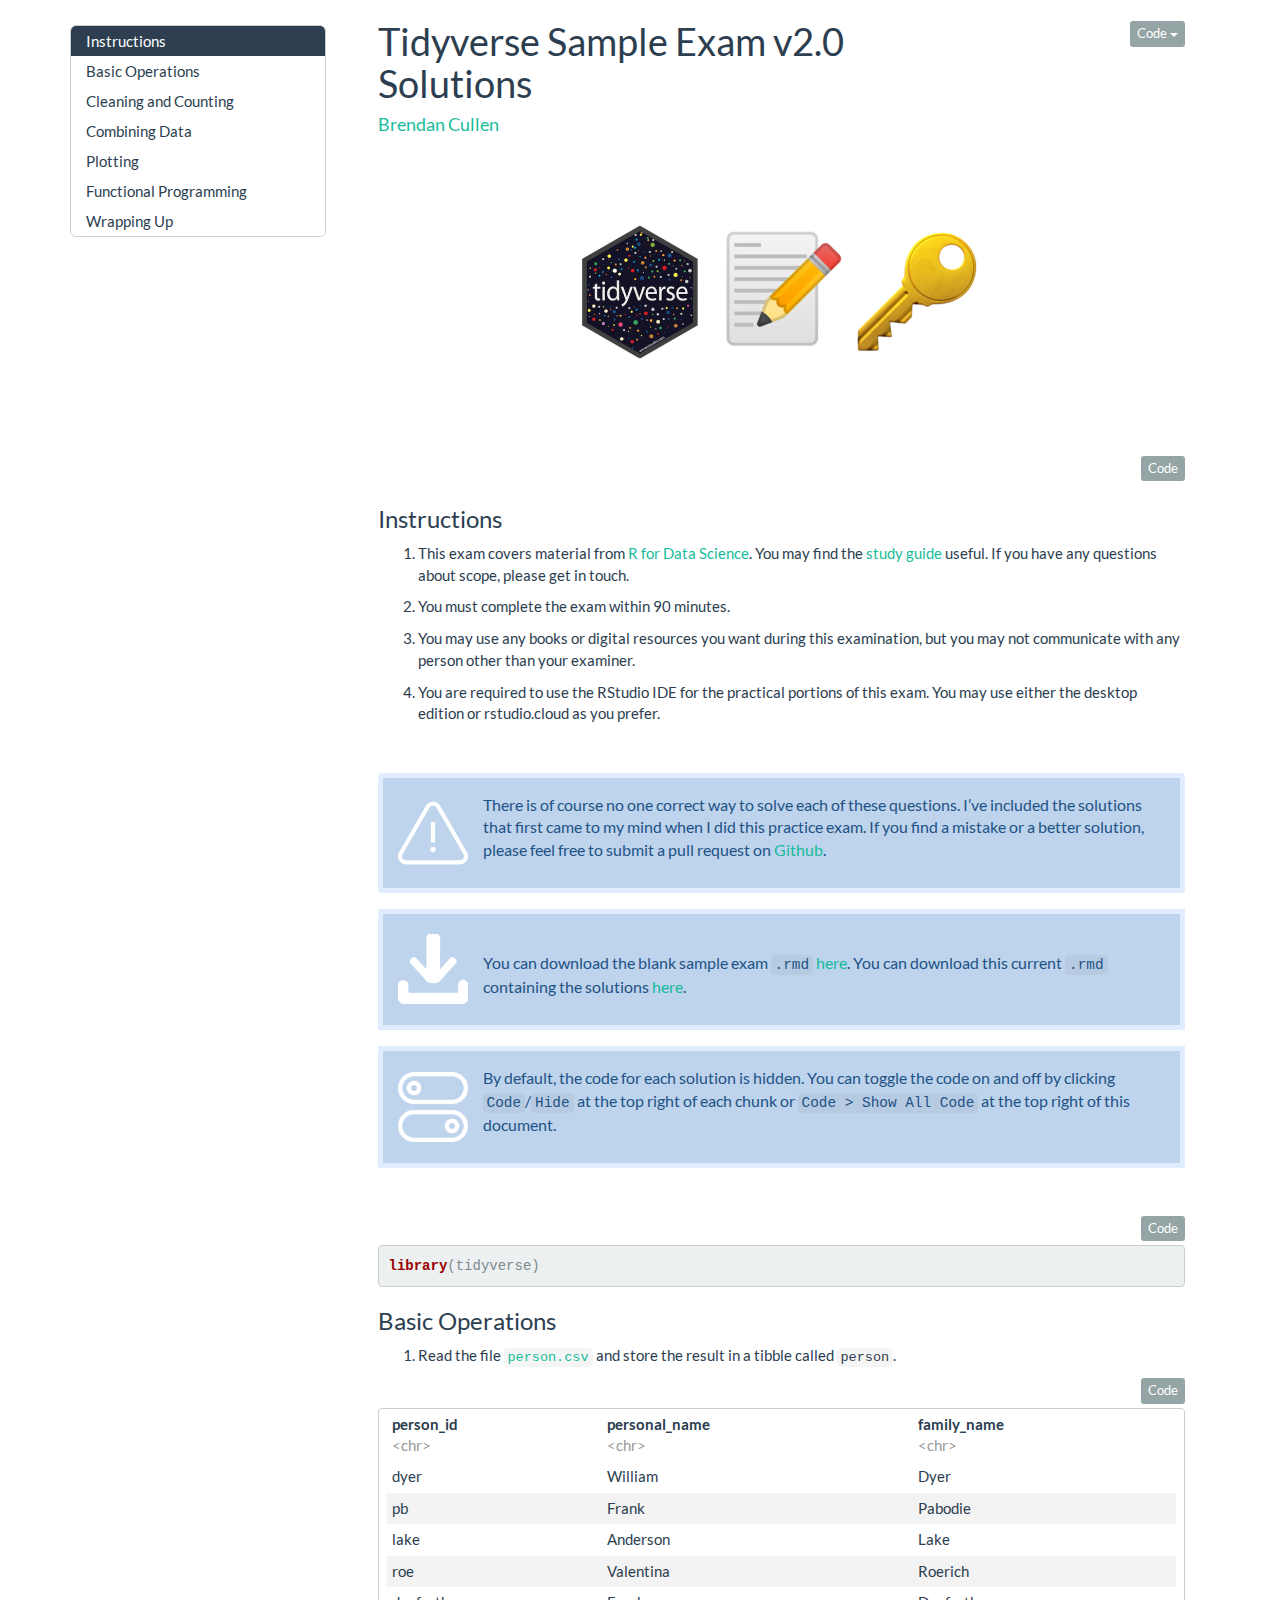
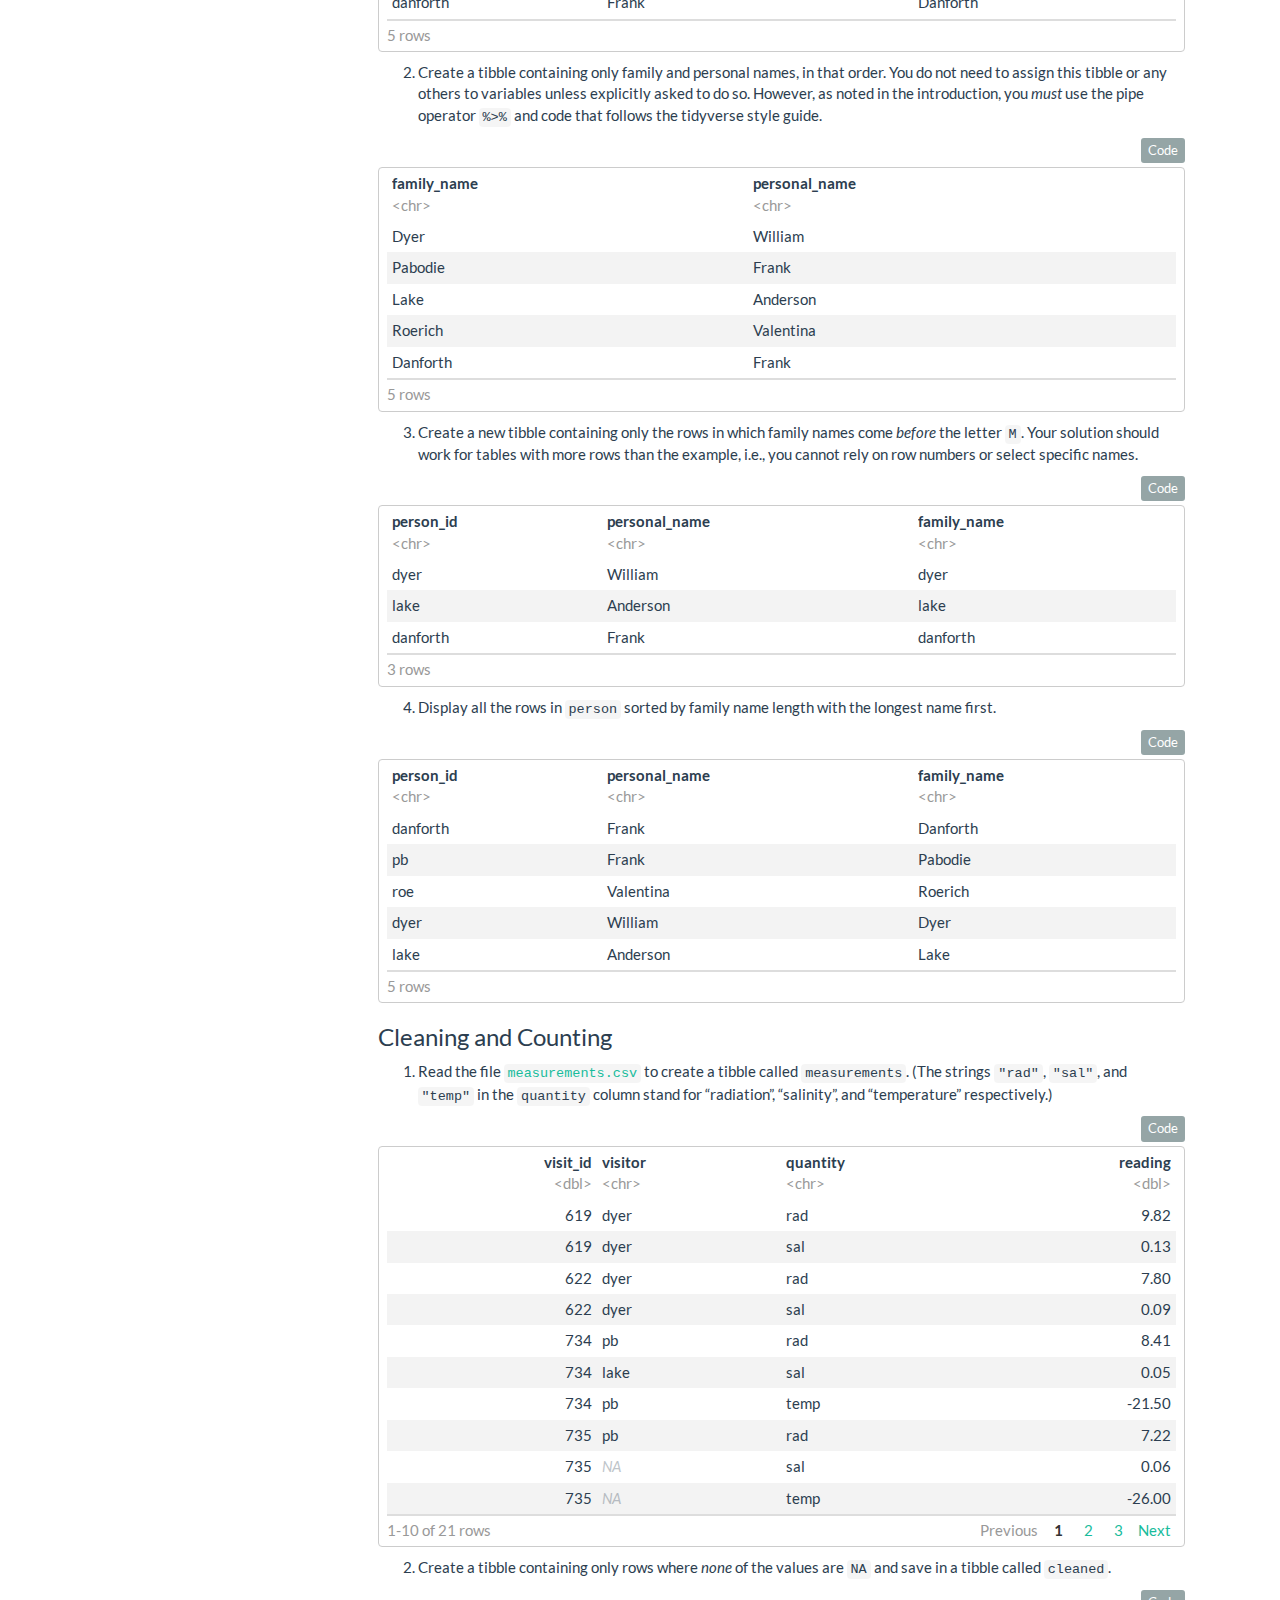
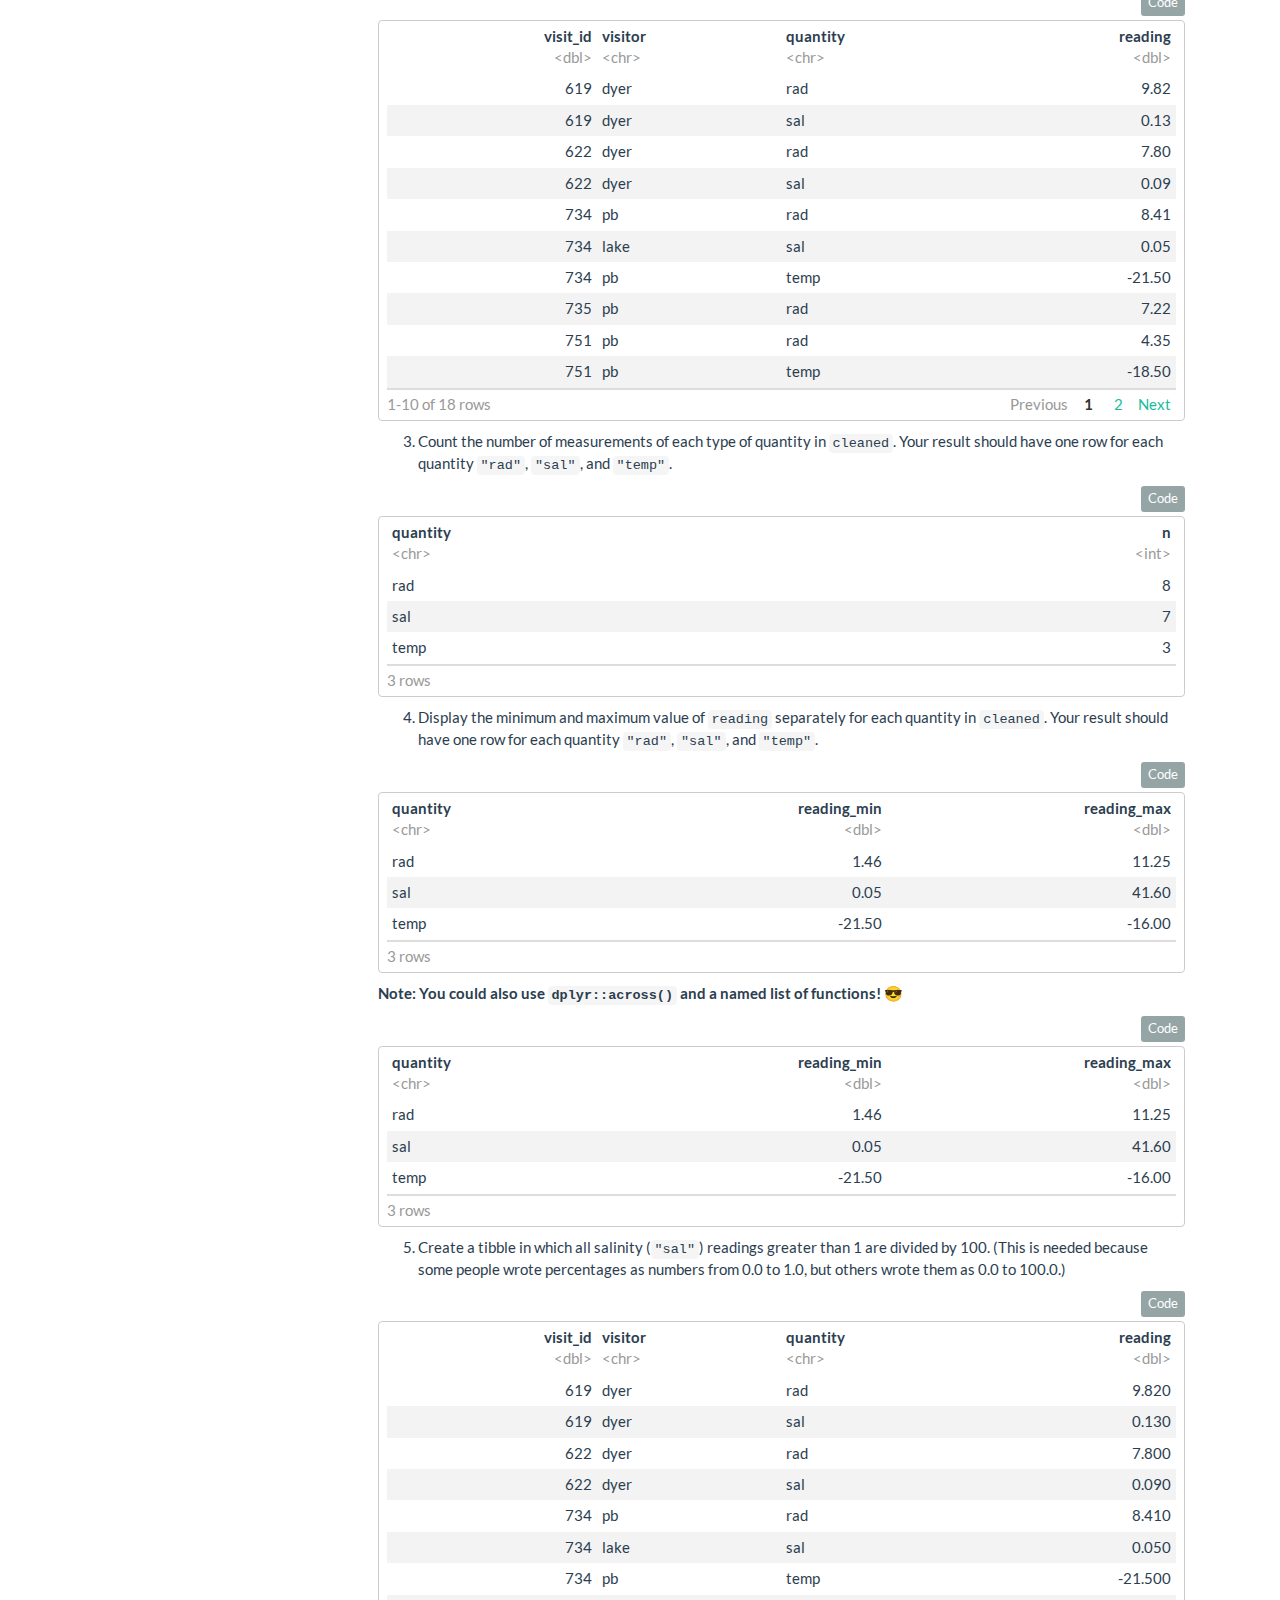
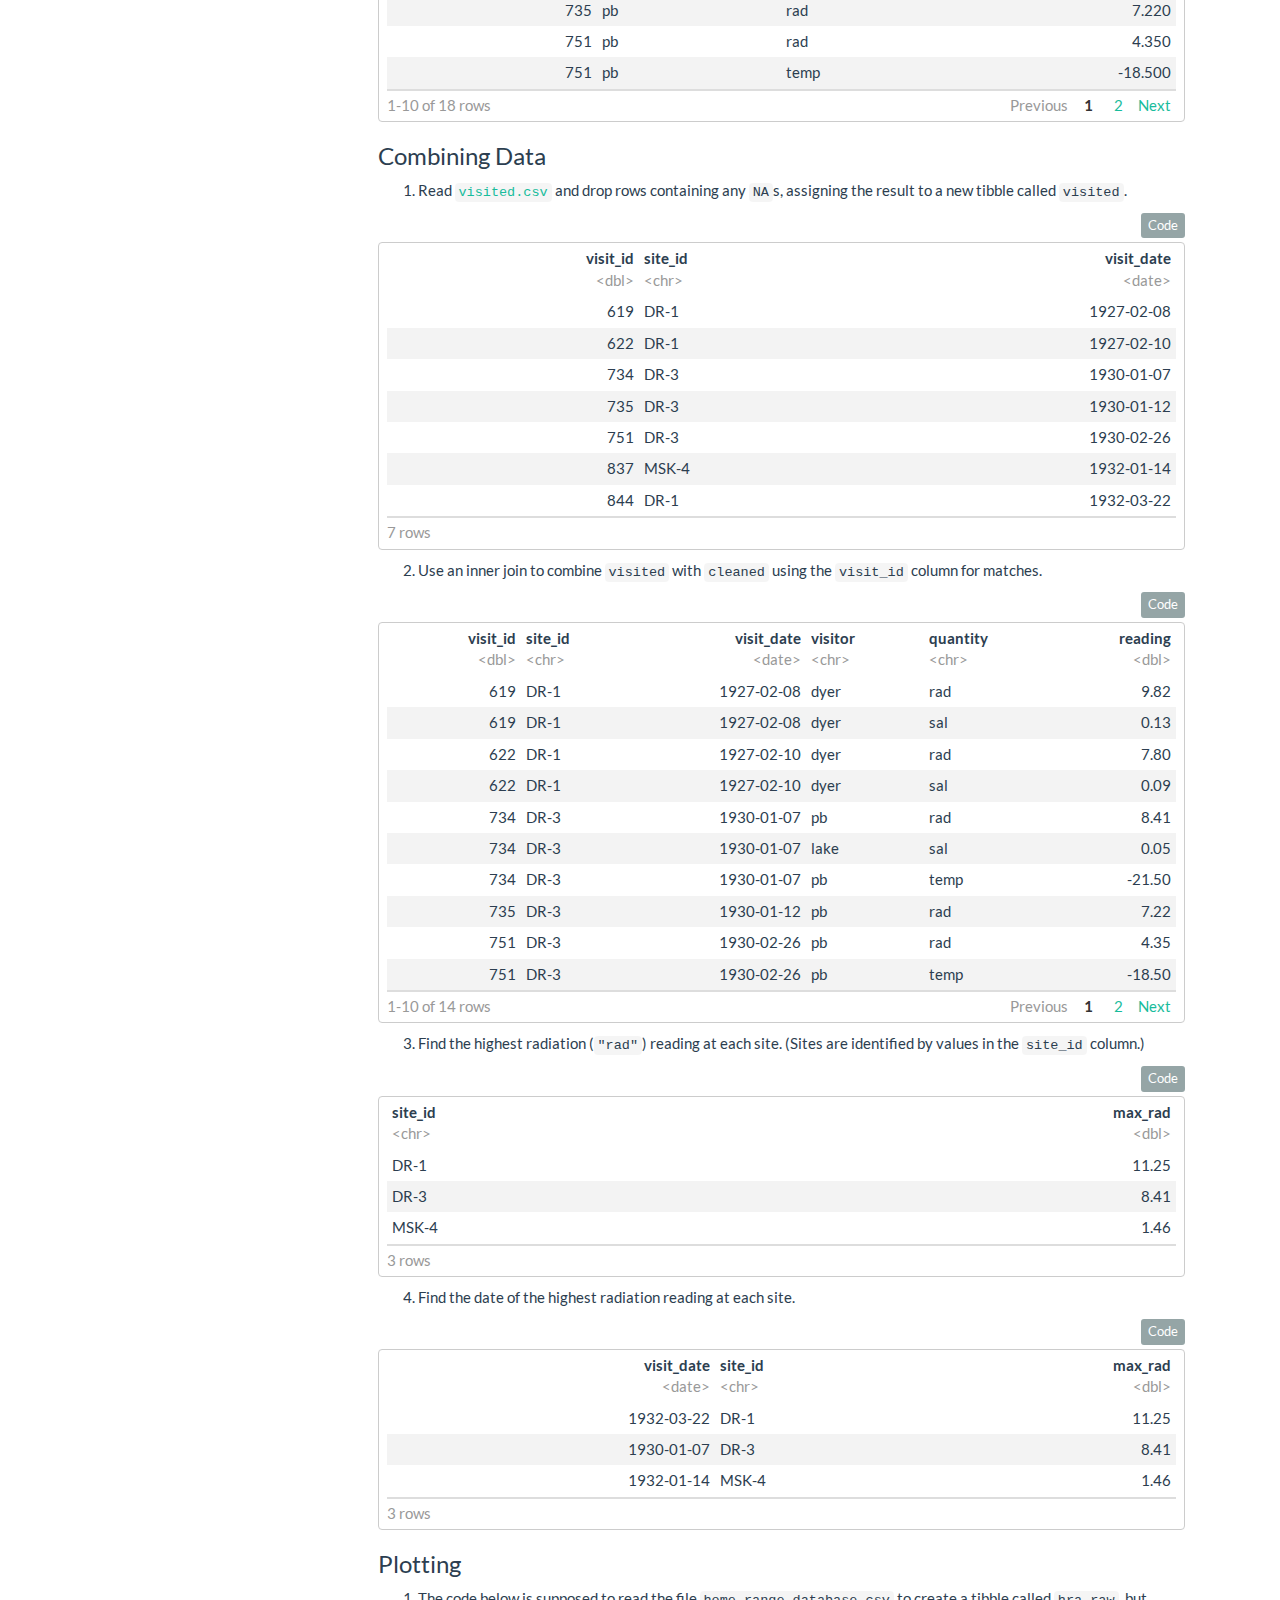
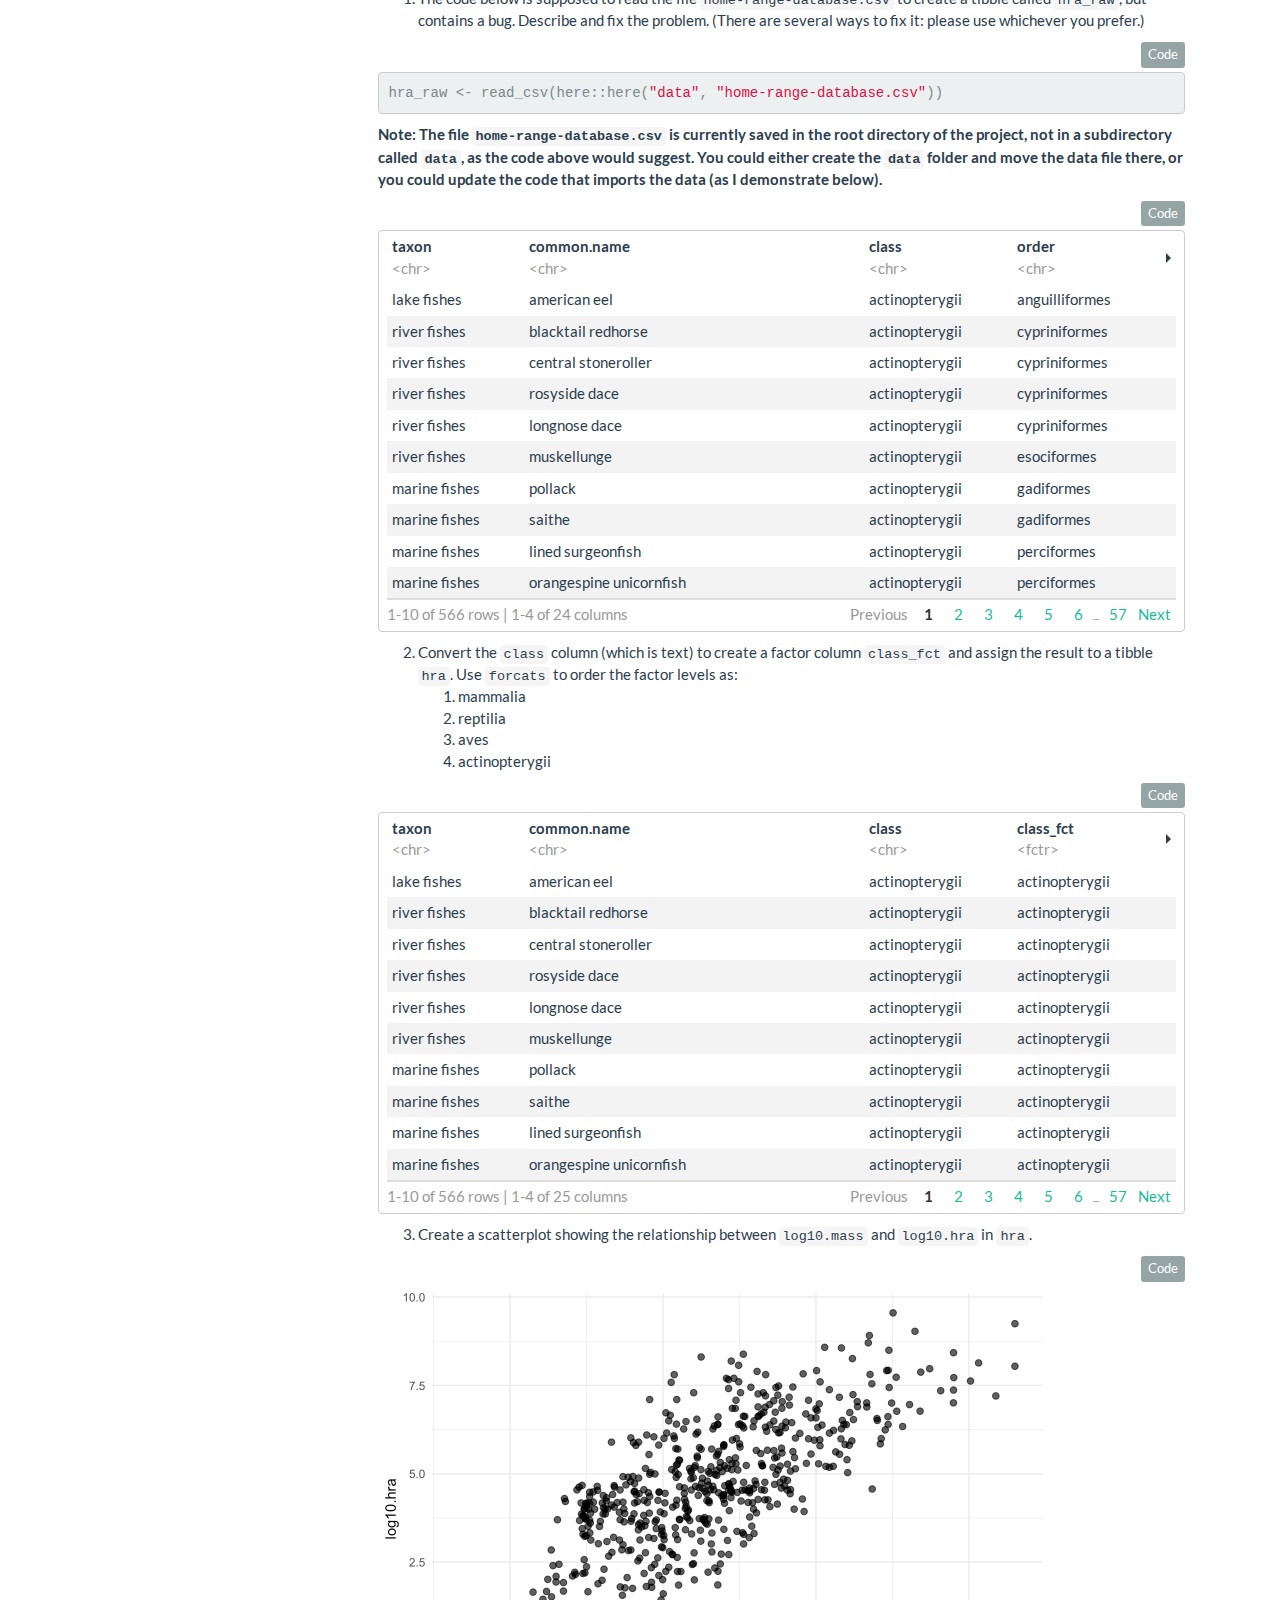
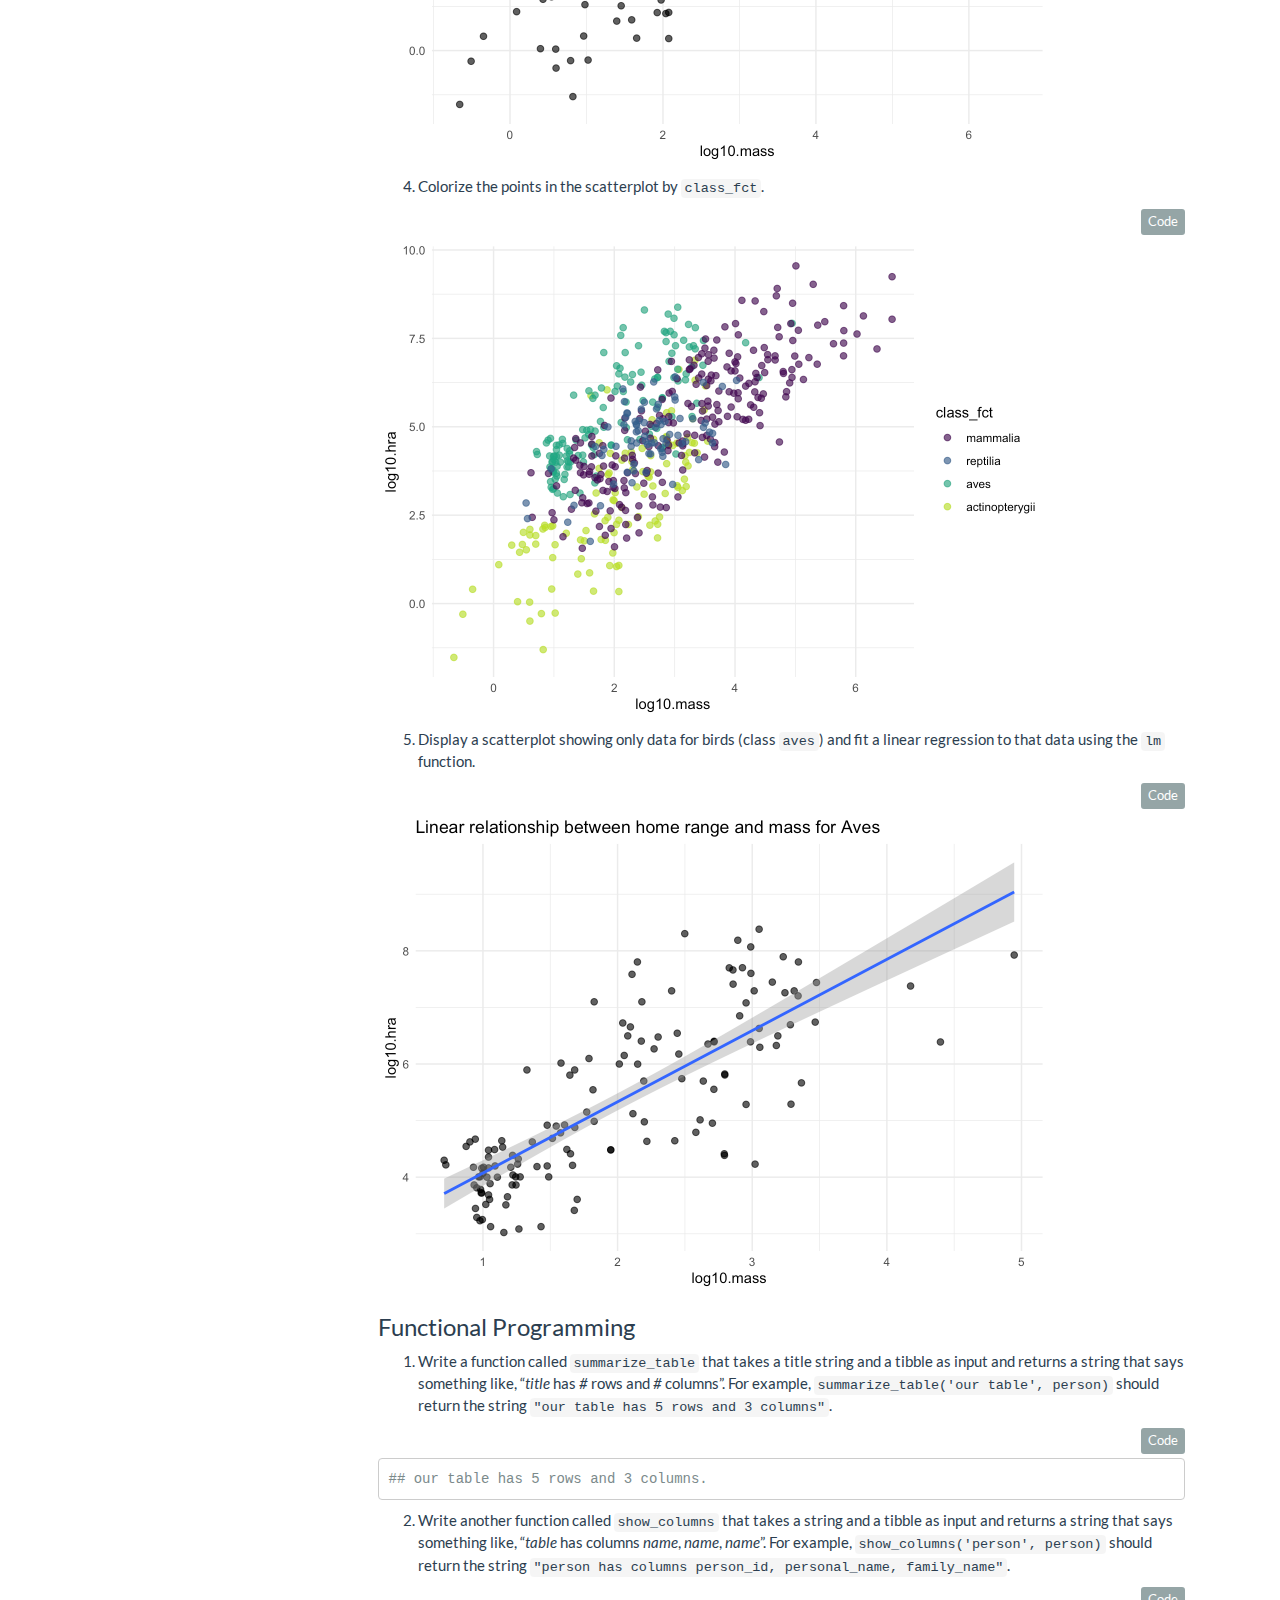
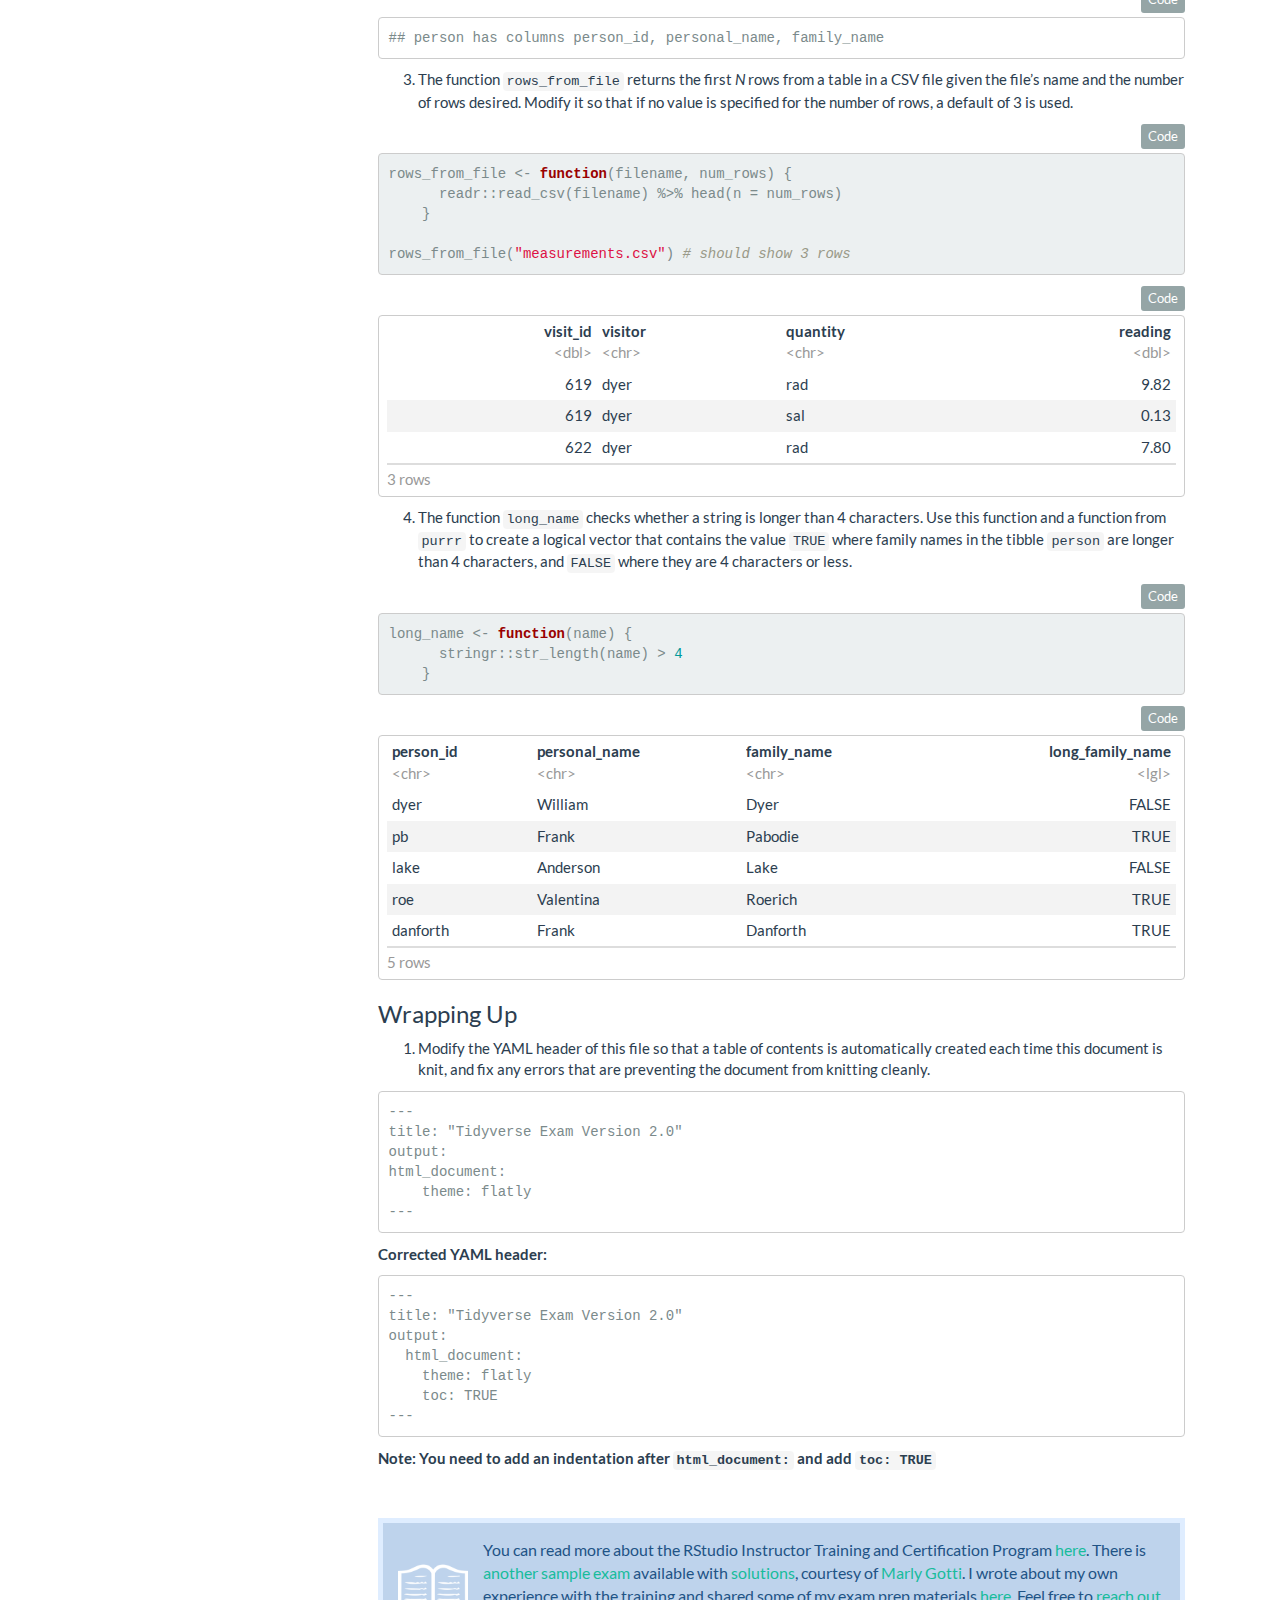
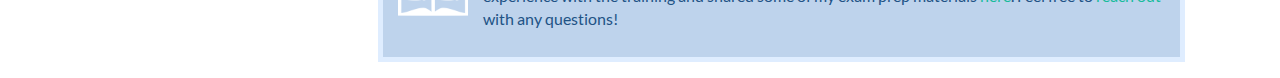
==== index.html @ 818af54f "put meta configuratio in separate chunk" ====
<!DOCTYPE html>

<html>

<head>

<meta charset="utf-8" />
<meta name="generator" content="pandoc" />
<meta http-equiv="X-UA-Compatible" content="IE=EDGE" />


<meta name="author" content="Brendan Cullen" />


<title>Tidyverse Sample Exam v2.0  Solutions</title>

<script>/*! jQuery v1.11.3 | (c) 2005, 2015 jQuery Foundation, Inc. | jquery.org/license */
!function(a,b){"object"==typeof module&&"object"==typeof module.exports?module.exports=a.document?b(a,!0):function(a){if(!a.document)throw new Error("jQuery requires a window with a document");return b(a)}:b(a)}("undefined"!=typeof window?window:this,function(a,b){var c=[],d=c.slice,e=c.concat,f=c.push,g=c.indexOf,h={},i=h.toString,j=h.hasOwnProperty,k={},l="1.11.3",m=function(a,b){return new m.fn.init(a,b)},n=/^[\s\uFEFF\xA0]+|[\s\uFEFF\xA0]+$/g,o=/^-ms-/,p=/-([\da-z])/gi,q=function(a,b){return b.toUpperCase()};m.fn=m.prototype={jquery:l,constructor:m,selector:"",length:0,toArray:function(){return d.call(this)},get:function(a){return null!=a?0>a?this[a+this.length]:this[a]:d.call(this)},pushStack:function(a){var b=m.merge(this.constructor(),a);return b.prevObject=this,b.context=this.context,b},each:function(a,b){return m.each(this,a,b)},map:function(a){return this.pushStack(m.map(this,function(b,c){return a.call(b,c,b)}))},slice:function(){return this.pushStack(d.apply(this,arguments))},first:function(){return this.eq(0)},last:function(){return this.eq(-1)},eq:function(a){var b=this.length,c=+a+(0>a?b:0);return this.pushStack(c>=0&&b>c?[this[c]]:[])},end:function(){return this.prevObject||this.constructor(null)},push:f,sort:c.sort,splice:c.splice},m.extend=m.fn.extend=function(){var a,b,c,d,e,f,g=arguments[0]||{},h=1,i=arguments.length,j=!1;for("boolean"==typeof g&&(j=g,g=arguments[h]||{},h++),"object"==typeof g||m.isFunction(g)||(g={}),h===i&&(g=this,h--);i>h;h++)if(null!=(e=arguments[h]))for(d in e)a=g[d],c=e[d],g!==c&&(j&&c&&(m.isPlainObject(c)||(b=m.isArray(c)))?(b?(b=!1,f=a&&m.isArray(a)?a:[]):f=a&&m.isPlainObject(a)?a:{},g[d]=m.extend(j,f,c)):void 0!==c&&(g[d]=c));return g},m.extend({expando:"jQuery"+(l+Math.random()).replace(/\D/g,""),isReady:!0,error:function(a){throw new Error(a)},noop:function(){},isFunction:function(a){return"function"===m.type(a)},isArray:Array.isArray||function(a){return"array"===m.type(a)},isWindow:function(a){return null!=a&&a==a.window},isNumeric:function(a){return!m.isArray(a)&&a-parseFloat(a)+1>=0},isEmptyObject:function(a){var b;for(b in a)return!1;return!0},isPlainObject:function(a){var b;if(!a||"object"!==m.type(a)||a.nodeType||m.isWindow(a))return!1;try{if(a.constructor&&!j.call(a,"constructor")&&!j.call(a.constructor.prototype,"isPrototypeOf"))return!1}catch(c){return!1}if(k.ownLast)for(b in a)return j.call(a,b);for(b in a);return void 0===b||j.call(a,b)},type:function(a){return null==a?a+"":"object"==typeof a||"function"==typeof a?h[i.call(a)]||"object":typeof a},globalEval:function(b){b&&m.trim(b)&&(a.execScript||function(b){a.eval.call(a,b)})(b)},camelCase:function(a){return a.replace(o,"ms-").replace(p,q)},nodeName:function(a,b){return a.nodeName&&a.nodeName.toLowerCase()===b.toLowerCase()},each:function(a,b,c){var d,e=0,f=a.length,g=r(a);if(c){if(g){for(;f>e;e++)if(d=b.apply(a[e],c),d===!1)break}else for(e in a)if(d=b.apply(a[e],c),d===!1)break}else if(g){for(;f>e;e++)if(d=b.call(a[e],e,a[e]),d===!1)break}else for(e in a)if(d=b.call(a[e],e,a[e]),d===!1)break;return a},trim:function(a){return null==a?"":(a+"").replace(n,"")},makeArray:function(a,b){var c=b||[];return null!=a&&(r(Object(a))?m.merge(c,"string"==typeof a?[a]:a):f.call(c,a)),c},inArray:function(a,b,c){var d;if(b){if(g)return g.call(b,a,c);for(d=b.length,c=c?0>c?Math.max(0,d+c):c:0;d>c;c++)if(c in b&&b[c]===a)return c}return-1},merge:function(a,b){var c=+b.length,d=0,e=a.length;while(c>d)a[e++]=b[d++];if(c!==c)while(void 0!==b[d])a[e++]=b[d++];return a.length=e,a},grep:function(a,b,c){for(var d,e=[],f=0,g=a.length,h=!c;g>f;f++)d=!b(a[f],f),d!==h&&e.push(a[f]);return e},map:function(a,b,c){var d,f=0,g=a.length,h=r(a),i=[];if(h)for(;g>f;f++)d=b(a[f],f,c),null!=d&&i.push(d);else for(f in a)d=b(a[f],f,c),null!=d&&i.push(d);return e.apply([],i)},guid:1,proxy:function(a,b){var c,e,f;return"string"==typeof b&&(f=a[b],b=a,a=f),m.isFunction(a)?(c=d.call(arguments,2),e=function(){return a.apply(b||this,c.concat(d.call(arguments)))},e.guid=a.guid=a.guid||m.guid++,e):void 0},now:function(){return+new Date},support:k}),m.each("Boolean Number String Function Array Date RegExp Object Error".split(" "),function(a,b){h["[object "+b+"]"]=b.toLowerCase()});function r(a){var b="length"in a&&a.length,c=m.type(a);return"function"===c||m.isWindow(a)?!1:1===a.nodeType&&b?!0:"array"===c||0===b||"number"==typeof b&&b>0&&b-1 in a}var s=function(a){var b,c,d,e,f,g,h,i,j,k,l,m,n,o,p,q,r,s,t,u="sizzle"+1*new Date,v=a.document,w=0,x=0,y=ha(),z=ha(),A=ha(),B=function(a,b){return a===b&&(l=!0),0},C=1<<31,D={}.hasOwnProperty,E=[],F=E.pop,G=E.push,H=E.push,I=E.slice,J=function(a,b){for(var c=0,d=a.length;d>c;c++)if(a[c]===b)return c;return-1},K="checked|selected|async|autofocus|autoplay|controls|defer|disabled|hidden|ismap|loop|multiple|open|readonly|required|scoped",L="[\\x20\\t\\r\\n\\f]",M="(?:\\\\.|[\\w-]|[^\\x00-\\xa0])+",N=M.replace("w","w#"),O="\\["+L+"*("+M+")(?:"+L+"*([*^$|!~]?=)"+L+"*(?:'((?:\\\\.|[^\\\\'])*)'|\"((?:\\\\.|[^\\\\\"])*)\"|("+N+"))|)"+L+"*\\]",P=":("+M+")(?:\\((('((?:\\\\.|[^\\\\'])*)'|\"((?:\\\\.|[^\\\\\"])*)\")|((?:\\\\.|[^\\\\()[\\]]|"+O+")*)|.*)\\)|)",Q=new RegExp(L+"+","g"),R=new RegExp("^"+L+"+|((?:^|[^\\\\])(?:\\\\.)*)"+L+"+$","g"),S=new RegExp("^"+L+"*,"+L+"*"),T=new RegExp("^"+L+"*([>+~]|"+L+")"+L+"*"),U=new RegExp("="+L+"*([^\\]'\"]*?)"+L+"*\\]","g"),V=new RegExp(P),W=new RegExp("^"+N+"$"),X={ID:new RegExp("^#("+M+")"),CLASS:new RegExp("^\\.("+M+")"),TAG:new RegExp("^("+M.replace("w","w*")+")"),ATTR:new RegExp("^"+O),PSEUDO:new RegExp("^"+P),CHILD:new RegExp("^:(only|first|last|nth|nth-last)-(child|of-type)(?:\\("+L+"*(even|odd|(([+-]|)(\\d*)n|)"+L+"*(?:([+-]|)"+L+"*(\\d+)|))"+L+"*\\)|)","i"),bool:new RegExp("^(?:"+K+")$","i"),needsContext:new RegExp("^"+L+"*[>+~]|:(even|odd|eq|gt|lt|nth|first|last)(?:\\("+L+"*((?:-\\d)?\\d*)"+L+"*\\)|)(?=[^-]|$)","i")},Y=/^(?:input|select|textarea|button)$/i,Z=/^h\d$/i,$=/^[^{]+\{\s*\[native \w/,_=/^(?:#([\w-]+)|(\w+)|\.([\w-]+))$/,aa=/[+~]/,ba=/'|\\/g,ca=new RegExp("\\\\([\\da-f]{1,6}"+L+"?|("+L+")|.)","ig"),da=function(a,b,c){var d="0x"+b-65536;return d!==d||c?b:0>d?String.fromCharCode(d+65536):String.fromCharCode(d>>10|55296,1023&d|56320)},ea=function(){m()};try{H.apply(E=I.call(v.childNodes),v.childNodes),E[v.childNodes.length].nodeType}catch(fa){H={apply:E.length?function(a,b){G.apply(a,I.call(b))}:function(a,b){var c=a.length,d=0;while(a[c++]=b[d++]);a.length=c-1}}}function ga(a,b,d,e){var f,h,j,k,l,o,r,s,w,x;if((b?b.ownerDocument||b:v)!==n&&m(b),b=b||n,d=d||[],k=b.nodeType,"string"!=typeof a||!a||1!==k&&9!==k&&11!==k)return d;if(!e&&p){if(11!==k&&(f=_.exec(a)))if(j=f[1]){if(9===k){if(h=b.getElementById(j),!h||!h.parentNode)return d;if(h.id===j)return d.push(h),d}else if(b.ownerDocument&&(h=b.ownerDocument.getElementById(j))&&t(b,h)&&h.id===j)return d.push(h),d}else{if(f[2])return H.apply(d,b.getElementsByTagName(a)),d;if((j=f[3])&&c.getElementsByClassName)return H.apply(d,b.getElementsByClassName(j)),d}if(c.qsa&&(!q||!q.test(a))){if(s=r=u,w=b,x=1!==k&&a,1===k&&"object"!==b.nodeName.toLowerCase()){o=g(a),(r=b.getAttribute("id"))?s=r.replace(ba,"\\$&"):b.setAttribute("id",s),s="[id='"+s+"'] ",l=o.length;while(l--)o[l]=s+ra(o[l]);w=aa.test(a)&&pa(b.parentNode)||b,x=o.join(",")}if(x)try{return H.apply(d,w.querySelectorAll(x)),d}catch(y){}finally{r||b.removeAttribute("id")}}}return i(a.replace(R,"$1"),b,d,e)}function ha(){var a=[];function b(c,e){return a.push(c+" ")>d.cacheLength&&delete b[a.shift()],b[c+" "]=e}return b}function ia(a){return a[u]=!0,a}function ja(a){var b=n.createElement("div");try{return!!a(b)}catch(c){return!1}finally{b.parentNode&&b.parentNode.removeChild(b),b=null}}function ka(a,b){var c=a.split("|"),e=a.length;while(e--)d.attrHandle[c[e]]=b}function la(a,b){var c=b&&a,d=c&&1===a.nodeType&&1===b.nodeType&&(~b.sourceIndex||C)-(~a.sourceIndex||C);if(d)return d;if(c)while(c=c.nextSibling)if(c===b)return-1;return a?1:-1}function ma(a){return function(b){var c=b.nodeName.toLowerCase();return"input"===c&&b.type===a}}function na(a){return function(b){var c=b.nodeName.toLowerCase();return("input"===c||"button"===c)&&b.type===a}}function oa(a){return ia(function(b){return b=+b,ia(function(c,d){var e,f=a([],c.length,b),g=f.length;while(g--)c[e=f[g]]&&(c[e]=!(d[e]=c[e]))})})}function pa(a){return a&&"undefined"!=typeof a.getElementsByTagName&&a}c=ga.support={},f=ga.isXML=function(a){var b=a&&(a.ownerDocument||a).documentElement;return b?"HTML"!==b.nodeName:!1},m=ga.setDocument=function(a){var b,e,g=a?a.ownerDocument||a:v;return g!==n&&9===g.nodeType&&g.documentElement?(n=g,o=g.documentElement,e=g.defaultView,e&&e!==e.top&&(e.addEventListener?e.addEventListener("unload",ea,!1):e.attachEvent&&e.attachEvent("onunload",ea)),p=!f(g),c.attributes=ja(function(a){return a.className="i",!a.getAttribute("className")}),c.getElementsByTagName=ja(function(a){return a.appendChild(g.createComment("")),!a.getElementsByTagName("*").length}),c.getElementsByClassName=$.test(g.getElementsByClassName),c.getById=ja(function(a){return o.appendChild(a).id=u,!g.getElementsByName||!g.getElementsByName(u).length}),c.getById?(d.find.ID=function(a,b){if("undefined"!=typeof b.getElementById&&p){var c=b.getElementById(a);return c&&c.parentNode?[c]:[]}},d.filter.ID=function(a){var b=a.replace(ca,da);return function(a){return a.getAttribute("id")===b}}):(delete d.find.ID,d.filter.ID=function(a){var b=a.replace(ca,da);return function(a){var c="undefined"!=typeof a.getAttributeNode&&a.getAttributeNode("id");return c&&c.value===b}}),d.find.TAG=c.getElementsByTagName?function(a,b){return"undefined"!=typeof b.getElementsByTagName?b.getElementsByTagName(a):c.qsa?b.querySelectorAll(a):void 0}:function(a,b){var c,d=[],e=0,f=b.getElementsByTagName(a);if("*"===a){while(c=f[e++])1===c.nodeType&&d.push(c);return d}return f},d.find.CLASS=c.getElementsByClassName&&function(a,b){return p?b.getElementsByClassName(a):void 0},r=[],q=[],(c.qsa=$.test(g.querySelectorAll))&&(ja(function(a){o.appendChild(a).innerHTML="<a id='"+u+"'></a><select id='"+u+"-\f]' msallowcapture=''><option selected=''></option></select>",a.querySelectorAll("[msallowcapture^='']").length&&q.push("[*^$]="+L+"*(?:''|\"\")"),a.querySelectorAll("[selected]").length||q.push("\\["+L+"*(?:value|"+K+")"),a.querySelectorAll("[id~="+u+"-]").length||q.push("~="),a.querySelectorAll(":checked").length||q.push(":checked"),a.querySelectorAll("a#"+u+"+*").length||q.push(".#.+[+~]")}),ja(function(a){var b=g.createElement("input");b.setAttribute("type","hidden"),a.appendChild(b).setAttribute("name","D"),a.querySelectorAll("[name=d]").length&&q.push("name"+L+"*[*^$|!~]?="),a.querySelectorAll(":enabled").length||q.push(":enabled",":disabled"),a.querySelectorAll("*,:x"),q.push(",.*:")})),(c.matchesSelector=$.test(s=o.matches||o.webkitMatchesSelector||o.mozMatchesSelector||o.oMatchesSelector||o.msMatchesSelector))&&ja(function(a){c.disconnectedMatch=s.call(a,"div"),s.call(a,"[s!='']:x"),r.push("!=",P)}),q=q.length&&new RegExp(q.join("|")),r=r.length&&new RegExp(r.join("|")),b=$.test(o.compareDocumentPosition),t=b||$.test(o.contains)?function(a,b){var c=9===a.nodeType?a.documentElement:a,d=b&&b.parentNode;return a===d||!(!d||1!==d.nodeType||!(c.contains?c.contains(d):a.compareDocumentPosition&&16&a.compareDocumentPosition(d)))}:function(a,b){if(b)while(b=b.parentNode)if(b===a)return!0;return!1},B=b?function(a,b){if(a===b)return l=!0,0;var d=!a.compareDocumentPosition-!b.compareDocumentPosition;return d?d:(d=(a.ownerDocument||a)===(b.ownerDocument||b)?a.compareDocumentPosition(b):1,1&d||!c.sortDetached&&b.compareDocumentPosition(a)===d?a===g||a.ownerDocument===v&&t(v,a)?-1:b===g||b.ownerDocument===v&&t(v,b)?1:k?J(k,a)-J(k,b):0:4&d?-1:1)}:function(a,b){if(a===b)return l=!0,0;var c,d=0,e=a.parentNode,f=b.parentNode,h=[a],i=[b];if(!e||!f)return a===g?-1:b===g?1:e?-1:f?1:k?J(k,a)-J(k,b):0;if(e===f)return la(a,b);c=a;while(c=c.parentNode)h.unshift(c);c=b;while(c=c.parentNode)i.unshift(c);while(h[d]===i[d])d++;return d?la(h[d],i[d]):h[d]===v?-1:i[d]===v?1:0},g):n},ga.matches=function(a,b){return ga(a,null,null,b)},ga.matchesSelector=function(a,b){if((a.ownerDocument||a)!==n&&m(a),b=b.replace(U,"='$1']"),!(!c.matchesSelector||!p||r&&r.test(b)||q&&q.test(b)))try{var d=s.call(a,b);if(d||c.disconnectedMatch||a.document&&11!==a.document.nodeType)return d}catch(e){}return ga(b,n,null,[a]).length>0},ga.contains=function(a,b){return(a.ownerDocument||a)!==n&&m(a),t(a,b)},ga.attr=function(a,b){(a.ownerDocument||a)!==n&&m(a);var e=d.attrHandle[b.toLowerCase()],f=e&&D.call(d.attrHandle,b.toLowerCase())?e(a,b,!p):void 0;return void 0!==f?f:c.attributes||!p?a.getAttribute(b):(f=a.getAttributeNode(b))&&f.specified?f.value:null},ga.error=function(a){throw new Error("Syntax error, unrecognized expression: "+a)},ga.uniqueSort=function(a){var b,d=[],e=0,f=0;if(l=!c.detectDuplicates,k=!c.sortStable&&a.slice(0),a.sort(B),l){while(b=a[f++])b===a[f]&&(e=d.push(f));while(e--)a.splice(d[e],1)}return k=null,a},e=ga.getText=function(a){var b,c="",d=0,f=a.nodeType;if(f){if(1===f||9===f||11===f){if("string"==typeof a.textContent)return a.textContent;for(a=a.firstChild;a;a=a.nextSibling)c+=e(a)}else if(3===f||4===f)return a.nodeValue}else while(b=a[d++])c+=e(b);return c},d=ga.selectors={cacheLength:50,createPseudo:ia,match:X,attrHandle:{},find:{},relative:{">":{dir:"parentNode",first:!0}," ":{dir:"parentNode"},"+":{dir:"previousSibling",first:!0},"~":{dir:"previousSibling"}},preFilter:{ATTR:function(a){return a[1]=a[1].replace(ca,da),a[3]=(a[3]||a[4]||a[5]||"").replace(ca,da),"~="===a[2]&&(a[3]=" "+a[3]+" "),a.slice(0,4)},CHILD:function(a){return a[1]=a[1].toLowerCase(),"nth"===a[1].slice(0,3)?(a[3]||ga.error(a[0]),a[4]=+(a[4]?a[5]+(a[6]||1):2*("even"===a[3]||"odd"===a[3])),a[5]=+(a[7]+a[8]||"odd"===a[3])):a[3]&&ga.error(a[0]),a},PSEUDO:function(a){var b,c=!a[6]&&a[2];return X.CHILD.test(a[0])?null:(a[3]?a[2]=a[4]||a[5]||"":c&&V.test(c)&&(b=g(c,!0))&&(b=c.indexOf(")",c.length-b)-c.length)&&(a[0]=a[0].slice(0,b),a[2]=c.slice(0,b)),a.slice(0,3))}},filter:{TAG:function(a){var b=a.replace(ca,da).toLowerCase();return"*"===a?function(){return!0}:function(a){return a.nodeName&&a.nodeName.toLowerCase()===b}},CLASS:function(a){var b=y[a+" "];return b||(b=new RegExp("(^|"+L+")"+a+"("+L+"|$)"))&&y(a,function(a){return b.test("string"==typeof a.className&&a.className||"undefined"!=typeof a.getAttribute&&a.getAttribute("class")||"")})},ATTR:function(a,b,c){return function(d){var e=ga.attr(d,a);return null==e?"!="===b:b?(e+="","="===b?e===c:"!="===b?e!==c:"^="===b?c&&0===e.indexOf(c):"*="===b?c&&e.indexOf(c)>-1:"$="===b?c&&e.slice(-c.length)===c:"~="===b?(" "+e.replace(Q," ")+" ").indexOf(c)>-1:"|="===b?e===c||e.slice(0,c.length+1)===c+"-":!1):!0}},CHILD:function(a,b,c,d,e){var f="nth"!==a.slice(0,3),g="last"!==a.slice(-4),h="of-type"===b;return 1===d&&0===e?function(a){return!!a.parentNode}:function(b,c,i){var j,k,l,m,n,o,p=f!==g?"nextSibling":"previousSibling",q=b.parentNode,r=h&&b.nodeName.toLowerCase(),s=!i&&!h;if(q){if(f){while(p){l=b;while(l=l[p])if(h?l.nodeName.toLowerCase()===r:1===l.nodeType)return!1;o=p="only"===a&&!o&&"nextSibling"}return!0}if(o=[g?q.firstChild:q.lastChild],g&&s){k=q[u]||(q[u]={}),j=k[a]||[],n=j[0]===w&&j[1],m=j[0]===w&&j[2],l=n&&q.childNodes[n];while(l=++n&&l&&l[p]||(m=n=0)||o.pop())if(1===l.nodeType&&++m&&l===b){k[a]=[w,n,m];break}}else if(s&&(j=(b[u]||(b[u]={}))[a])&&j[0]===w)m=j[1];else while(l=++n&&l&&l[p]||(m=n=0)||o.pop())if((h?l.nodeName.toLowerCase()===r:1===l.nodeType)&&++m&&(s&&((l[u]||(l[u]={}))[a]=[w,m]),l===b))break;return m-=e,m===d||m%d===0&&m/d>=0}}},PSEUDO:function(a,b){var c,e=d.pseudos[a]||d.setFilters[a.toLowerCase()]||ga.error("unsupported pseudo: "+a);return e[u]?e(b):e.length>1?(c=[a,a,"",b],d.setFilters.hasOwnProperty(a.toLowerCase())?ia(function(a,c){var d,f=e(a,b),g=f.length;while(g--)d=J(a,f[g]),a[d]=!(c[d]=f[g])}):function(a){return e(a,0,c)}):e}},pseudos:{not:ia(function(a){var b=[],c=[],d=h(a.replace(R,"$1"));return d[u]?ia(function(a,b,c,e){var f,g=d(a,null,e,[]),h=a.length;while(h--)(f=g[h])&&(a[h]=!(b[h]=f))}):function(a,e,f){return b[0]=a,d(b,null,f,c),b[0]=null,!c.pop()}}),has:ia(function(a){return function(b){return ga(a,b).length>0}}),contains:ia(function(a){return a=a.replace(ca,da),function(b){return(b.textContent||b.innerText||e(b)).indexOf(a)>-1}}),lang:ia(function(a){return W.test(a||"")||ga.error("unsupported lang: "+a),a=a.replace(ca,da).toLowerCase(),function(b){var c;do if(c=p?b.lang:b.getAttribute("xml:lang")||b.getAttribute("lang"))return c=c.toLowerCase(),c===a||0===c.indexOf(a+"-");while((b=b.parentNode)&&1===b.nodeType);return!1}}),target:function(b){var c=a.location&&a.location.hash;return c&&c.slice(1)===b.id},root:function(a){return a===o},focus:function(a){return a===n.activeElement&&(!n.hasFocus||n.hasFocus())&&!!(a.type||a.href||~a.tabIndex)},enabled:function(a){return a.disabled===!1},disabled:function(a){return a.disabled===!0},checked:function(a){var b=a.nodeName.toLowerCase();return"input"===b&&!!a.checked||"option"===b&&!!a.selected},selected:function(a){return a.parentNode&&a.parentNode.selectedIndex,a.selected===!0},empty:function(a){for(a=a.firstChild;a;a=a.nextSibling)if(a.nodeType<6)return!1;return!0},parent:function(a){return!d.pseudos.empty(a)},header:function(a){return Z.test(a.nodeName)},input:function(a){return Y.test(a.nodeName)},button:function(a){var b=a.nodeName.toLowerCase();return"input"===b&&"button"===a.type||"button"===b},text:function(a){var b;return"input"===a.nodeName.toLowerCase()&&"text"===a.type&&(null==(b=a.getAttribute("type"))||"text"===b.toLowerCase())},first:oa(function(){return[0]}),last:oa(function(a,b){return[b-1]}),eq:oa(function(a,b,c){return[0>c?c+b:c]}),even:oa(function(a,b){for(var c=0;b>c;c+=2)a.push(c);return a}),odd:oa(function(a,b){for(var c=1;b>c;c+=2)a.push(c);return a}),lt:oa(function(a,b,c){for(var d=0>c?c+b:c;--d>=0;)a.push(d);return a}),gt:oa(function(a,b,c){for(var d=0>c?c+b:c;++d<b;)a.push(d);return a})}},d.pseudos.nth=d.pseudos.eq;for(b in{radio:!0,checkbox:!0,file:!0,password:!0,image:!0})d.pseudos[b]=ma(b);for(b in{submit:!0,reset:!0})d.pseudos[b]=na(b);function qa(){}qa.prototype=d.filters=d.pseudos,d.setFilters=new qa,g=ga.tokenize=function(a,b){var c,e,f,g,h,i,j,k=z[a+" "];if(k)return b?0:k.slice(0);h=a,i=[],j=d.preFilter;while(h){(!c||(e=S.exec(h)))&&(e&&(h=h.slice(e[0].length)||h),i.push(f=[])),c=!1,(e=T.exec(h))&&(c=e.shift(),f.push({value:c,type:e[0].replace(R," ")}),h=h.slice(c.length));for(g in d.filter)!(e=X[g].exec(h))||j[g]&&!(e=j[g](e))||(c=e.shift(),f.push({value:c,type:g,matches:e}),h=h.slice(c.length));if(!c)break}return b?h.length:h?ga.error(a):z(a,i).slice(0)};function ra(a){for(var b=0,c=a.length,d="";c>b;b++)d+=a[b].value;return d}function sa(a,b,c){var d=b.dir,e=c&&"parentNode"===d,f=x++;return b.first?function(b,c,f){while(b=b[d])if(1===b.nodeType||e)return a(b,c,f)}:function(b,c,g){var h,i,j=[w,f];if(g){while(b=b[d])if((1===b.nodeType||e)&&a(b,c,g))return!0}else while(b=b[d])if(1===b.nodeType||e){if(i=b[u]||(b[u]={}),(h=i[d])&&h[0]===w&&h[1]===f)return j[2]=h[2];if(i[d]=j,j[2]=a(b,c,g))return!0}}}function ta(a){return a.length>1?function(b,c,d){var e=a.length;while(e--)if(!a[e](b,c,d))return!1;return!0}:a[0]}function ua(a,b,c){for(var d=0,e=b.length;e>d;d++)ga(a,b[d],c);return c}function va(a,b,c,d,e){for(var f,g=[],h=0,i=a.length,j=null!=b;i>h;h++)(f=a[h])&&(!c||c(f,d,e))&&(g.push(f),j&&b.push(h));return g}function wa(a,b,c,d,e,f){return d&&!d[u]&&(d=wa(d)),e&&!e[u]&&(e=wa(e,f)),ia(function(f,g,h,i){var j,k,l,m=[],n=[],o=g.length,p=f||ua(b||"*",h.nodeType?[h]:h,[]),q=!a||!f&&b?p:va(p,m,a,h,i),r=c?e||(f?a:o||d)?[]:g:q;if(c&&c(q,r,h,i),d){j=va(r,n),d(j,[],h,i),k=j.length;while(k--)(l=j[k])&&(r[n[k]]=!(q[n[k]]=l))}if(f){if(e||a){if(e){j=[],k=r.length;while(k--)(l=r[k])&&j.push(q[k]=l);e(null,r=[],j,i)}k=r.length;while(k--)(l=r[k])&&(j=e?J(f,l):m[k])>-1&&(f[j]=!(g[j]=l))}}else r=va(r===g?r.splice(o,r.length):r),e?e(null,g,r,i):H.apply(g,r)})}function xa(a){for(var b,c,e,f=a.length,g=d.relative[a[0].type],h=g||d.relative[" "],i=g?1:0,k=sa(function(a){return a===b},h,!0),l=sa(function(a){return J(b,a)>-1},h,!0),m=[function(a,c,d){var e=!g&&(d||c!==j)||((b=c).nodeType?k(a,c,d):l(a,c,d));return b=null,e}];f>i;i++)if(c=d.relative[a[i].type])m=[sa(ta(m),c)];else{if(c=d.filter[a[i].type].apply(null,a[i].matches),c[u]){for(e=++i;f>e;e++)if(d.relative[a[e].type])break;return wa(i>1&&ta(m),i>1&&ra(a.slice(0,i-1).concat({value:" "===a[i-2].type?"*":""})).replace(R,"$1"),c,e>i&&xa(a.slice(i,e)),f>e&&xa(a=a.slice(e)),f>e&&ra(a))}m.push(c)}return ta(m)}function ya(a,b){var c=b.length>0,e=a.length>0,f=function(f,g,h,i,k){var l,m,o,p=0,q="0",r=f&&[],s=[],t=j,u=f||e&&d.find.TAG("*",k),v=w+=null==t?1:Math.random()||.1,x=u.length;for(k&&(j=g!==n&&g);q!==x&&null!=(l=u[q]);q++){if(e&&l){m=0;while(o=a[m++])if(o(l,g,h)){i.push(l);break}k&&(w=v)}c&&((l=!o&&l)&&p--,f&&r.push(l))}if(p+=q,c&&q!==p){m=0;while(o=b[m++])o(r,s,g,h);if(f){if(p>0)while(q--)r[q]||s[q]||(s[q]=F.call(i));s=va(s)}H.apply(i,s),k&&!f&&s.length>0&&p+b.length>1&&ga.uniqueSort(i)}return k&&(w=v,j=t),r};return c?ia(f):f}return h=ga.compile=function(a,b){var c,d=[],e=[],f=A[a+" "];if(!f){b||(b=g(a)),c=b.length;while(c--)f=xa(b[c]),f[u]?d.push(f):e.push(f);f=A(a,ya(e,d)),f.selector=a}return f},i=ga.select=function(a,b,e,f){var i,j,k,l,m,n="function"==typeof a&&a,o=!f&&g(a=n.selector||a);if(e=e||[],1===o.length){if(j=o[0]=o[0].slice(0),j.length>2&&"ID"===(k=j[0]).type&&c.getById&&9===b.nodeType&&p&&d.relative[j[1].type]){if(b=(d.find.ID(k.matches[0].replace(ca,da),b)||[])[0],!b)return e;n&&(b=b.parentNode),a=a.slice(j.shift().value.length)}i=X.needsContext.test(a)?0:j.length;while(i--){if(k=j[i],d.relative[l=k.type])break;if((m=d.find[l])&&(f=m(k.matches[0].replace(ca,da),aa.test(j[0].type)&&pa(b.parentNode)||b))){if(j.splice(i,1),a=f.length&&ra(j),!a)return H.apply(e,f),e;break}}}return(n||h(a,o))(f,b,!p,e,aa.test(a)&&pa(b.parentNode)||b),e},c.sortStable=u.split("").sort(B).join("")===u,c.detectDuplicates=!!l,m(),c.sortDetached=ja(function(a){return 1&a.compareDocumentPosition(n.createElement("div"))}),ja(function(a){return a.innerHTML="<a href='#'></a>","#"===a.firstChild.getAttribute("href")})||ka("type|href|height|width",function(a,b,c){return c?void 0:a.getAttribute(b,"type"===b.toLowerCase()?1:2)}),c.attributes&&ja(function(a){return a.innerHTML="<input/>",a.firstChild.setAttribute("value",""),""===a.firstChild.getAttribute("value")})||ka("value",function(a,b,c){return c||"input"!==a.nodeName.toLowerCase()?void 0:a.defaultValue}),ja(function(a){return null==a.getAttribute("disabled")})||ka(K,function(a,b,c){var d;return c?void 0:a[b]===!0?b.toLowerCase():(d=a.getAttributeNode(b))&&d.specified?d.value:null}),ga}(a);m.find=s,m.expr=s.selectors,m.expr[":"]=m.expr.pseudos,m.unique=s.uniqueSort,m.text=s.getText,m.isXMLDoc=s.isXML,m.contains=s.contains;var t=m.expr.match.needsContext,u=/^<(\w+)\s*\/?>(?:<\/\1>|)$/,v=/^.[^:#\[\.,]*$/;function w(a,b,c){if(m.isFunction(b))return m.grep(a,function(a,d){return!!b.call(a,d,a)!==c});if(b.nodeType)return m.grep(a,function(a){return a===b!==c});if("string"==typeof b){if(v.test(b))return m.filter(b,a,c);b=m.filter(b,a)}return m.grep(a,function(a){return m.inArray(a,b)>=0!==c})}m.filter=function(a,b,c){var d=b[0];return c&&(a=":not("+a+")"),1===b.length&&1===d.nodeType?m.find.matchesSelector(d,a)?[d]:[]:m.find.matches(a,m.grep(b,function(a){return 1===a.nodeType}))},m.fn.extend({find:function(a){var b,c=[],d=this,e=d.length;if("string"!=typeof a)return this.pushStack(m(a).filter(function(){for(b=0;e>b;b++)if(m.contains(d[b],this))return!0}));for(b=0;e>b;b++)m.find(a,d[b],c);return c=this.pushStack(e>1?m.unique(c):c),c.selector=this.selector?this.selector+" "+a:a,c},filter:function(a){return this.pushStack(w(this,a||[],!1))},not:function(a){return this.pushStack(w(this,a||[],!0))},is:function(a){return!!w(this,"string"==typeof a&&t.test(a)?m(a):a||[],!1).length}});var x,y=a.document,z=/^(?:\s*(<[\w\W]+>)[^>]*|#([\w-]*))$/,A=m.fn.init=function(a,b){var c,d;if(!a)return this;if("string"==typeof a){if(c="<"===a.charAt(0)&&">"===a.charAt(a.length-1)&&a.length>=3?[null,a,null]:z.exec(a),!c||!c[1]&&b)return!b||b.jquery?(b||x).find(a):this.constructor(b).find(a);if(c[1]){if(b=b instanceof m?b[0]:b,m.merge(this,m.parseHTML(c[1],b&&b.nodeType?b.ownerDocument||b:y,!0)),u.test(c[1])&&m.isPlainObject(b))for(c in b)m.isFunction(this[c])?this[c](b[c]):this.attr(c,b[c]);return this}if(d=y.getElementById(c[2]),d&&d.parentNode){if(d.id!==c[2])return x.find(a);this.length=1,this[0]=d}return this.context=y,this.selector=a,this}return a.nodeType?(this.context=this[0]=a,this.length=1,this):m.isFunction(a)?"undefined"!=typeof x.ready?x.ready(a):a(m):(void 0!==a.selector&&(this.selector=a.selector,this.context=a.context),m.makeArray(a,this))};A.prototype=m.fn,x=m(y);var B=/^(?:parents|prev(?:Until|All))/,C={children:!0,contents:!0,next:!0,prev:!0};m.extend({dir:function(a,b,c){var d=[],e=a[b];while(e&&9!==e.nodeType&&(void 0===c||1!==e.nodeType||!m(e).is(c)))1===e.nodeType&&d.push(e),e=e[b];return d},sibling:function(a,b){for(var c=[];a;a=a.nextSibling)1===a.nodeType&&a!==b&&c.push(a);return c}}),m.fn.extend({has:function(a){var b,c=m(a,this),d=c.length;return this.filter(function(){for(b=0;d>b;b++)if(m.contains(this,c[b]))return!0})},closest:function(a,b){for(var c,d=0,e=this.length,f=[],g=t.test(a)||"string"!=typeof a?m(a,b||this.context):0;e>d;d++)for(c=this[d];c&&c!==b;c=c.parentNode)if(c.nodeType<11&&(g?g.index(c)>-1:1===c.nodeType&&m.find.matchesSelector(c,a))){f.push(c);break}return this.pushStack(f.length>1?m.unique(f):f)},index:function(a){return a?"string"==typeof a?m.inArray(this[0],m(a)):m.inArray(a.jquery?a[0]:a,this):this[0]&&this[0].parentNode?this.first().prevAll().length:-1},add:function(a,b){return this.pushStack(m.unique(m.merge(this.get(),m(a,b))))},addBack:function(a){return this.add(null==a?this.prevObject:this.prevObject.filter(a))}});function D(a,b){do a=a[b];while(a&&1!==a.nodeType);return a}m.each({parent:function(a){var b=a.parentNode;return b&&11!==b.nodeType?b:null},parents:function(a){return m.dir(a,"parentNode")},parentsUntil:function(a,b,c){return m.dir(a,"parentNode",c)},next:function(a){return D(a,"nextSibling")},prev:function(a){return D(a,"previousSibling")},nextAll:function(a){return m.dir(a,"nextSibling")},prevAll:function(a){return m.dir(a,"previousSibling")},nextUntil:function(a,b,c){return m.dir(a,"nextSibling",c)},prevUntil:function(a,b,c){return m.dir(a,"previousSibling",c)},siblings:function(a){return m.sibling((a.parentNode||{}).firstChild,a)},children:function(a){return m.sibling(a.firstChild)},contents:function(a){return m.nodeName(a,"iframe")?a.contentDocument||a.contentWindow.document:m.merge([],a.childNodes)}},function(a,b){m.fn[a]=function(c,d){var e=m.map(this,b,c);return"Until"!==a.slice(-5)&&(d=c),d&&"string"==typeof d&&(e=m.filter(d,e)),this.length>1&&(C[a]||(e=m.unique(e)),B.test(a)&&(e=e.reverse())),this.pushStack(e)}});var E=/\S+/g,F={};function G(a){var b=F[a]={};return m.each(a.match(E)||[],function(a,c){b[c]=!0}),b}m.Callbacks=function(a){a="string"==typeof a?F[a]||G(a):m.extend({},a);var b,c,d,e,f,g,h=[],i=!a.once&&[],j=function(l){for(c=a.memory&&l,d=!0,f=g||0,g=0,e=h.length,b=!0;h&&e>f;f++)if(h[f].apply(l[0],l[1])===!1&&a.stopOnFalse){c=!1;break}b=!1,h&&(i?i.length&&j(i.shift()):c?h=[]:k.disable())},k={add:function(){if(h){var d=h.length;!function f(b){m.each(b,function(b,c){var d=m.type(c);"function"===d?a.unique&&k.has(c)||h.push(c):c&&c.length&&"string"!==d&&f(c)})}(arguments),b?e=h.length:c&&(g=d,j(c))}return this},remove:function(){return h&&m.each(arguments,function(a,c){var d;while((d=m.inArray(c,h,d))>-1)h.splice(d,1),b&&(e>=d&&e--,f>=d&&f--)}),this},has:function(a){return a?m.inArray(a,h)>-1:!(!h||!h.length)},empty:function(){return h=[],e=0,this},disable:function(){return h=i=c=void 0,this},disabled:function(){return!h},lock:function(){return i=void 0,c||k.disable(),this},locked:function(){return!i},fireWith:function(a,c){return!h||d&&!i||(c=c||[],c=[a,c.slice?c.slice():c],b?i.push(c):j(c)),this},fire:function(){return k.fireWith(this,arguments),this},fired:function(){return!!d}};return k},m.extend({Deferred:function(a){var b=[["resolve","done",m.Callbacks("once memory"),"resolved"],["reject","fail",m.Callbacks("once memory"),"rejected"],["notify","progress",m.Callbacks("memory")]],c="pending",d={state:function(){return c},always:function(){return e.done(arguments).fail(arguments),this},then:function(){var a=arguments;return m.Deferred(function(c){m.each(b,function(b,f){var g=m.isFunction(a[b])&&a[b];e[f[1]](function(){var a=g&&g.apply(this,arguments);a&&m.isFunction(a.promise)?a.promise().done(c.resolve).fail(c.reject).progress(c.notify):c[f[0]+"With"](this===d?c.promise():this,g?[a]:arguments)})}),a=null}).promise()},promise:function(a){return null!=a?m.extend(a,d):d}},e={};return d.pipe=d.then,m.each(b,function(a,f){var g=f[2],h=f[3];d[f[1]]=g.add,h&&g.add(function(){c=h},b[1^a][2].disable,b[2][2].lock),e[f[0]]=function(){return e[f[0]+"With"](this===e?d:this,arguments),this},e[f[0]+"With"]=g.fireWith}),d.promise(e),a&&a.call(e,e),e},when:function(a){var b=0,c=d.call(arguments),e=c.length,f=1!==e||a&&m.isFunction(a.promise)?e:0,g=1===f?a:m.Deferred(),h=function(a,b,c){return function(e){b[a]=this,c[a]=arguments.length>1?d.call(arguments):e,c===i?g.notifyWith(b,c):--f||g.resolveWith(b,c)}},i,j,k;if(e>1)for(i=new Array(e),j=new Array(e),k=new Array(e);e>b;b++)c[b]&&m.isFunction(c[b].promise)?c[b].promise().done(h(b,k,c)).fail(g.reject).progress(h(b,j,i)):--f;return f||g.resolveWith(k,c),g.promise()}});var H;m.fn.ready=function(a){return m.ready.promise().done(a),this},m.extend({isReady:!1,readyWait:1,holdReady:function(a){a?m.readyWait++:m.ready(!0)},ready:function(a){if(a===!0?!--m.readyWait:!m.isReady){if(!y.body)return setTimeout(m.ready);m.isReady=!0,a!==!0&&--m.readyWait>0||(H.resolveWith(y,[m]),m.fn.triggerHandler&&(m(y).triggerHandler("ready"),m(y).off("ready")))}}});function I(){y.addEventListener?(y.removeEventListener("DOMContentLoaded",J,!1),a.removeEventListener("load",J,!1)):(y.detachEvent("onreadystatechange",J),a.detachEvent("onload",J))}function J(){(y.addEventListener||"load"===event.type||"complete"===y.readyState)&&(I(),m.ready())}m.ready.promise=function(b){if(!H)if(H=m.Deferred(),"complete"===y.readyState)setTimeout(m.ready);else if(y.addEventListener)y.addEventListener("DOMContentLoaded",J,!1),a.addEventListener("load",J,!1);else{y.attachEvent("onreadystatechange",J),a.attachEvent("onload",J);var c=!1;try{c=null==a.frameElement&&y.documentElement}catch(d){}c&&c.doScroll&&!function e(){if(!m.isReady){try{c.doScroll("left")}catch(a){return setTimeout(e,50)}I(),m.ready()}}()}return H.promise(b)};var K="undefined",L;for(L in m(k))break;k.ownLast="0"!==L,k.inlineBlockNeedsLayout=!1,m(function(){var a,b,c,d;c=y.getElementsByTagName("body")[0],c&&c.style&&(b=y.createElement("div"),d=y.createElement("div"),d.style.cssText="position:absolute;border:0;width:0;height:0;top:0;left:-9999px",c.appendChild(d).appendChild(b),typeof b.style.zoom!==K&&(b.style.cssText="display:inline;margin:0;border:0;padding:1px;width:1px;zoom:1",k.inlineBlockNeedsLayout=a=3===b.offsetWidth,a&&(c.style.zoom=1)),c.removeChild(d))}),function(){var a=y.createElement("div");if(null==k.deleteExpando){k.deleteExpando=!0;try{delete a.test}catch(b){k.deleteExpando=!1}}a=null}(),m.acceptData=function(a){var b=m.noData[(a.nodeName+" ").toLowerCase()],c=+a.nodeType||1;return 1!==c&&9!==c?!1:!b||b!==!0&&a.getAttribute("classid")===b};var M=/^(?:\{[\w\W]*\}|\[[\w\W]*\])$/,N=/([A-Z])/g;function O(a,b,c){if(void 0===c&&1===a.nodeType){var d="data-"+b.replace(N,"-$1").toLowerCase();if(c=a.getAttribute(d),"string"==typeof c){try{c="true"===c?!0:"false"===c?!1:"null"===c?null:+c+""===c?+c:M.test(c)?m.parseJSON(c):c}catch(e){}m.data(a,b,c)}else c=void 0}return c}function P(a){var b;for(b in a)if(("data"!==b||!m.isEmptyObject(a[b]))&&"toJSON"!==b)return!1;

return!0}function Q(a,b,d,e){if(m.acceptData(a)){var f,g,h=m.expando,i=a.nodeType,j=i?m.cache:a,k=i?a[h]:a[h]&&h;if(k&&j[k]&&(e||j[k].data)||void 0!==d||"string"!=typeof b)return k||(k=i?a[h]=c.pop()||m.guid++:h),j[k]||(j[k]=i?{}:{toJSON:m.noop}),("object"==typeof b||"function"==typeof b)&&(e?j[k]=m.extend(j[k],b):j[k].data=m.extend(j[k].data,b)),g=j[k],e||(g.data||(g.data={}),g=g.data),void 0!==d&&(g[m.camelCase(b)]=d),"string"==typeof b?(f=g[b],null==f&&(f=g[m.camelCase(b)])):f=g,f}}function R(a,b,c){if(m.acceptData(a)){var d,e,f=a.nodeType,g=f?m.cache:a,h=f?a[m.expando]:m.expando;if(g[h]){if(b&&(d=c?g[h]:g[h].data)){m.isArray(b)?b=b.concat(m.map(b,m.camelCase)):b in d?b=[b]:(b=m.camelCase(b),b=b in d?[b]:b.split(" ")),e=b.length;while(e--)delete d[b[e]];if(c?!P(d):!m.isEmptyObject(d))return}(c||(delete g[h].data,P(g[h])))&&(f?m.cleanData([a],!0):k.deleteExpando||g!=g.window?delete g[h]:g[h]=null)}}}m.extend({cache:{},noData:{"applet ":!0,"embed ":!0,"object ":"clsid:D27CDB6E-AE6D-11cf-96B8-444553540000"},hasData:function(a){return a=a.nodeType?m.cache[a[m.expando]]:a[m.expando],!!a&&!P(a)},data:function(a,b,c){return Q(a,b,c)},removeData:function(a,b){return R(a,b)},_data:function(a,b,c){return Q(a,b,c,!0)},_removeData:function(a,b){return R(a,b,!0)}}),m.fn.extend({data:function(a,b){var c,d,e,f=this[0],g=f&&f.attributes;if(void 0===a){if(this.length&&(e=m.data(f),1===f.nodeType&&!m._data(f,"parsedAttrs"))){c=g.length;while(c--)g[c]&&(d=g[c].name,0===d.indexOf("data-")&&(d=m.camelCase(d.slice(5)),O(f,d,e[d])));m._data(f,"parsedAttrs",!0)}return e}return"object"==typeof a?this.each(function(){m.data(this,a)}):arguments.length>1?this.each(function(){m.data(this,a,b)}):f?O(f,a,m.data(f,a)):void 0},removeData:function(a){return this.each(function(){m.removeData(this,a)})}}),m.extend({queue:function(a,b,c){var d;return a?(b=(b||"fx")+"queue",d=m._data(a,b),c&&(!d||m.isArray(c)?d=m._data(a,b,m.makeArray(c)):d.push(c)),d||[]):void 0},dequeue:function(a,b){b=b||"fx";var c=m.queue(a,b),d=c.length,e=c.shift(),f=m._queueHooks(a,b),g=function(){m.dequeue(a,b)};"inprogress"===e&&(e=c.shift(),d--),e&&("fx"===b&&c.unshift("inprogress"),delete f.stop,e.call(a,g,f)),!d&&f&&f.empty.fire()},_queueHooks:function(a,b){var c=b+"queueHooks";return m._data(a,c)||m._data(a,c,{empty:m.Callbacks("once memory").add(function(){m._removeData(a,b+"queue"),m._removeData(a,c)})})}}),m.fn.extend({queue:function(a,b){var c=2;return"string"!=typeof a&&(b=a,a="fx",c--),arguments.length<c?m.queue(this[0],a):void 0===b?this:this.each(function(){var c=m.queue(this,a,b);m._queueHooks(this,a),"fx"===a&&"inprogress"!==c[0]&&m.dequeue(this,a)})},dequeue:function(a){return this.each(function(){m.dequeue(this,a)})},clearQueue:function(a){return this.queue(a||"fx",[])},promise:function(a,b){var c,d=1,e=m.Deferred(),f=this,g=this.length,h=function(){--d||e.resolveWith(f,[f])};"string"!=typeof a&&(b=a,a=void 0),a=a||"fx";while(g--)c=m._data(f[g],a+"queueHooks"),c&&c.empty&&(d++,c.empty.add(h));return h(),e.promise(b)}});var S=/[+-]?(?:\d*\.|)\d+(?:[eE][+-]?\d+|)/.source,T=["Top","Right","Bottom","Left"],U=function(a,b){return a=b||a,"none"===m.css(a,"display")||!m.contains(a.ownerDocument,a)},V=m.access=function(a,b,c,d,e,f,g){var h=0,i=a.length,j=null==c;if("object"===m.type(c)){e=!0;for(h in c)m.access(a,b,h,c[h],!0,f,g)}else if(void 0!==d&&(e=!0,m.isFunction(d)||(g=!0),j&&(g?(b.call(a,d),b=null):(j=b,b=function(a,b,c){return j.call(m(a),c)})),b))for(;i>h;h++)b(a[h],c,g?d:d.call(a[h],h,b(a[h],c)));return e?a:j?b.call(a):i?b(a[0],c):f},W=/^(?:checkbox|radio)$/i;!function(){var a=y.createElement("input"),b=y.createElement("div"),c=y.createDocumentFragment();if(b.innerHTML="  <link/><table></table><a href='/a'>a</a><input type='checkbox'/>",k.leadingWhitespace=3===b.firstChild.nodeType,k.tbody=!b.getElementsByTagName("tbody").length,k.htmlSerialize=!!b.getElementsByTagName("link").length,k.html5Clone="<:nav></:nav>"!==y.createElement("nav").cloneNode(!0).outerHTML,a.type="checkbox",a.checked=!0,c.appendChild(a),k.appendChecked=a.checked,b.innerHTML="<textarea>x</textarea>",k.noCloneChecked=!!b.cloneNode(!0).lastChild.defaultValue,c.appendChild(b),b.innerHTML="<input type='radio' checked='checked' name='t'/>",k.checkClone=b.cloneNode(!0).cloneNode(!0).lastChild.checked,k.noCloneEvent=!0,b.attachEvent&&(b.attachEvent("onclick",function(){k.noCloneEvent=!1}),b.cloneNode(!0).click()),null==k.deleteExpando){k.deleteExpando=!0;try{delete b.test}catch(d){k.deleteExpando=!1}}}(),function(){var b,c,d=y.createElement("div");for(b in{submit:!0,change:!0,focusin:!0})c="on"+b,(k[b+"Bubbles"]=c in a)||(d.setAttribute(c,"t"),k[b+"Bubbles"]=d.attributes[c].expando===!1);d=null}();var X=/^(?:input|select|textarea)$/i,Y=/^key/,Z=/^(?:mouse|pointer|contextmenu)|click/,$=/^(?:focusinfocus|focusoutblur)$/,_=/^([^.]*)(?:\.(.+)|)$/;function aa(){return!0}function ba(){return!1}function ca(){try{return y.activeElement}catch(a){}}m.event={global:{},add:function(a,b,c,d,e){var f,g,h,i,j,k,l,n,o,p,q,r=m._data(a);if(r){c.handler&&(i=c,c=i.handler,e=i.selector),c.guid||(c.guid=m.guid++),(g=r.events)||(g=r.events={}),(k=r.handle)||(k=r.handle=function(a){return typeof m===K||a&&m.event.triggered===a.type?void 0:m.event.dispatch.apply(k.elem,arguments)},k.elem=a),b=(b||"").match(E)||[""],h=b.length;while(h--)f=_.exec(b[h])||[],o=q=f[1],p=(f[2]||"").split(".").sort(),o&&(j=m.event.special[o]||{},o=(e?j.delegateType:j.bindType)||o,j=m.event.special[o]||{},l=m.extend({type:o,origType:q,data:d,handler:c,guid:c.guid,selector:e,needsContext:e&&m.expr.match.needsContext.test(e),namespace:p.join(".")},i),(n=g[o])||(n=g[o]=[],n.delegateCount=0,j.setup&&j.setup.call(a,d,p,k)!==!1||(a.addEventListener?a.addEventListener(o,k,!1):a.attachEvent&&a.attachEvent("on"+o,k))),j.add&&(j.add.call(a,l),l.handler.guid||(l.handler.guid=c.guid)),e?n.splice(n.delegateCount++,0,l):n.push(l),m.event.global[o]=!0);a=null}},remove:function(a,b,c,d,e){var f,g,h,i,j,k,l,n,o,p,q,r=m.hasData(a)&&m._data(a);if(r&&(k=r.events)){b=(b||"").match(E)||[""],j=b.length;while(j--)if(h=_.exec(b[j])||[],o=q=h[1],p=(h[2]||"").split(".").sort(),o){l=m.event.special[o]||{},o=(d?l.delegateType:l.bindType)||o,n=k[o]||[],h=h[2]&&new RegExp("(^|\\.)"+p.join("\\.(?:.*\\.|)")+"(\\.|$)"),i=f=n.length;while(f--)g=n[f],!e&&q!==g.origType||c&&c.guid!==g.guid||h&&!h.test(g.namespace)||d&&d!==g.selector&&("**"!==d||!g.selector)||(n.splice(f,1),g.selector&&n.delegateCount--,l.remove&&l.remove.call(a,g));i&&!n.length&&(l.teardown&&l.teardown.call(a,p,r.handle)!==!1||m.removeEvent(a,o,r.handle),delete k[o])}else for(o in k)m.event.remove(a,o+b[j],c,d,!0);m.isEmptyObject(k)&&(delete r.handle,m._removeData(a,"events"))}},trigger:function(b,c,d,e){var f,g,h,i,k,l,n,o=[d||y],p=j.call(b,"type")?b.type:b,q=j.call(b,"namespace")?b.namespace.split("."):[];if(h=l=d=d||y,3!==d.nodeType&&8!==d.nodeType&&!$.test(p+m.event.triggered)&&(p.indexOf(".")>=0&&(q=p.split("."),p=q.shift(),q.sort()),g=p.indexOf(":")<0&&"on"+p,b=b[m.expando]?b:new m.Event(p,"object"==typeof b&&b),b.isTrigger=e?2:3,b.namespace=q.join("."),b.namespace_re=b.namespace?new RegExp("(^|\\.)"+q.join("\\.(?:.*\\.|)")+"(\\.|$)"):null,b.result=void 0,b.target||(b.target=d),c=null==c?[b]:m.makeArray(c,[b]),k=m.event.special[p]||{},e||!k.trigger||k.trigger.apply(d,c)!==!1)){if(!e&&!k.noBubble&&!m.isWindow(d)){for(i=k.delegateType||p,$.test(i+p)||(h=h.parentNode);h;h=h.parentNode)o.push(h),l=h;l===(d.ownerDocument||y)&&o.push(l.defaultView||l.parentWindow||a)}n=0;while((h=o[n++])&&!b.isPropagationStopped())b.type=n>1?i:k.bindType||p,f=(m._data(h,"events")||{})[b.type]&&m._data(h,"handle"),f&&f.apply(h,c),f=g&&h[g],f&&f.apply&&m.acceptData(h)&&(b.result=f.apply(h,c),b.result===!1&&b.preventDefault());if(b.type=p,!e&&!b.isDefaultPrevented()&&(!k._default||k._default.apply(o.pop(),c)===!1)&&m.acceptData(d)&&g&&d[p]&&!m.isWindow(d)){l=d[g],l&&(d[g]=null),m.event.triggered=p;try{d[p]()}catch(r){}m.event.triggered=void 0,l&&(d[g]=l)}return b.result}},dispatch:function(a){a=m.event.fix(a);var b,c,e,f,g,h=[],i=d.call(arguments),j=(m._data(this,"events")||{})[a.type]||[],k=m.event.special[a.type]||{};if(i[0]=a,a.delegateTarget=this,!k.preDispatch||k.preDispatch.call(this,a)!==!1){h=m.event.handlers.call(this,a,j),b=0;while((f=h[b++])&&!a.isPropagationStopped()){a.currentTarget=f.elem,g=0;while((e=f.handlers[g++])&&!a.isImmediatePropagationStopped())(!a.namespace_re||a.namespace_re.test(e.namespace))&&(a.handleObj=e,a.data=e.data,c=((m.event.special[e.origType]||{}).handle||e.handler).apply(f.elem,i),void 0!==c&&(a.result=c)===!1&&(a.preventDefault(),a.stopPropagation()))}return k.postDispatch&&k.postDispatch.call(this,a),a.result}},handlers:function(a,b){var c,d,e,f,g=[],h=b.delegateCount,i=a.target;if(h&&i.nodeType&&(!a.button||"click"!==a.type))for(;i!=this;i=i.parentNode||this)if(1===i.nodeType&&(i.disabled!==!0||"click"!==a.type)){for(e=[],f=0;h>f;f++)d=b[f],c=d.selector+" ",void 0===e[c]&&(e[c]=d.needsContext?m(c,this).index(i)>=0:m.find(c,this,null,[i]).length),e[c]&&e.push(d);e.length&&g.push({elem:i,handlers:e})}return h<b.length&&g.push({elem:this,handlers:b.slice(h)}),g},fix:function(a){if(a[m.expando])return a;var b,c,d,e=a.type,f=a,g=this.fixHooks[e];g||(this.fixHooks[e]=g=Z.test(e)?this.mouseHooks:Y.test(e)?this.keyHooks:{}),d=g.props?this.props.concat(g.props):this.props,a=new m.Event(f),b=d.length;while(b--)c=d[b],a[c]=f[c];return a.target||(a.target=f.srcElement||y),3===a.target.nodeType&&(a.target=a.target.parentNode),a.metaKey=!!a.metaKey,g.filter?g.filter(a,f):a},props:"altKey bubbles cancelable ctrlKey currentTarget eventPhase metaKey relatedTarget shiftKey target timeStamp view which".split(" "),fixHooks:{},keyHooks:{props:"char charCode key keyCode".split(" "),filter:function(a,b){return null==a.which&&(a.which=null!=b.charCode?b.charCode:b.keyCode),a}},mouseHooks:{props:"button buttons clientX clientY fromElement offsetX offsetY pageX pageY screenX screenY toElement".split(" "),filter:function(a,b){var c,d,e,f=b.button,g=b.fromElement;return null==a.pageX&&null!=b.clientX&&(d=a.target.ownerDocument||y,e=d.documentElement,c=d.body,a.pageX=b.clientX+(e&&e.scrollLeft||c&&c.scrollLeft||0)-(e&&e.clientLeft||c&&c.clientLeft||0),a.pageY=b.clientY+(e&&e.scrollTop||c&&c.scrollTop||0)-(e&&e.clientTop||c&&c.clientTop||0)),!a.relatedTarget&&g&&(a.relatedTarget=g===a.target?b.toElement:g),a.which||void 0===f||(a.which=1&f?1:2&f?3:4&f?2:0),a}},special:{load:{noBubble:!0},focus:{trigger:function(){if(this!==ca()&&this.focus)try{return this.focus(),!1}catch(a){}},delegateType:"focusin"},blur:{trigger:function(){return this===ca()&&this.blur?(this.blur(),!1):void 0},delegateType:"focusout"},click:{trigger:function(){return m.nodeName(this,"input")&&"checkbox"===this.type&&this.click?(this.click(),!1):void 0},_default:function(a){return m.nodeName(a.target,"a")}},beforeunload:{postDispatch:function(a){void 0!==a.result&&a.originalEvent&&(a.originalEvent.returnValue=a.result)}}},simulate:function(a,b,c,d){var e=m.extend(new m.Event,c,{type:a,isSimulated:!0,originalEvent:{}});d?m.event.trigger(e,null,b):m.event.dispatch.call(b,e),e.isDefaultPrevented()&&c.preventDefault()}},m.removeEvent=y.removeEventListener?function(a,b,c){a.removeEventListener&&a.removeEventListener(b,c,!1)}:function(a,b,c){var d="on"+b;a.detachEvent&&(typeof a[d]===K&&(a[d]=null),a.detachEvent(d,c))},m.Event=function(a,b){return this instanceof m.Event?(a&&a.type?(this.originalEvent=a,this.type=a.type,this.isDefaultPrevented=a.defaultPrevented||void 0===a.defaultPrevented&&a.returnValue===!1?aa:ba):this.type=a,b&&m.extend(this,b),this.timeStamp=a&&a.timeStamp||m.now(),void(this[m.expando]=!0)):new m.Event(a,b)},m.Event.prototype={isDefaultPrevented:ba,isPropagationStopped:ba,isImmediatePropagationStopped:ba,preventDefault:function(){var a=this.originalEvent;this.isDefaultPrevented=aa,a&&(a.preventDefault?a.preventDefault():a.returnValue=!1)},stopPropagation:function(){var a=this.originalEvent;this.isPropagationStopped=aa,a&&(a.stopPropagation&&a.stopPropagation(),a.cancelBubble=!0)},stopImmediatePropagation:function(){var a=this.originalEvent;this.isImmediatePropagationStopped=aa,a&&a.stopImmediatePropagation&&a.stopImmediatePropagation(),this.stopPropagation()}},m.each({mouseenter:"mouseover",mouseleave:"mouseout",pointerenter:"pointerover",pointerleave:"pointerout"},function(a,b){m.event.special[a]={delegateType:b,bindType:b,handle:function(a){var c,d=this,e=a.relatedTarget,f=a.handleObj;return(!e||e!==d&&!m.contains(d,e))&&(a.type=f.origType,c=f.handler.apply(this,arguments),a.type=b),c}}}),k.submitBubbles||(m.event.special.submit={setup:function(){return m.nodeName(this,"form")?!1:void m.event.add(this,"click._submit keypress._submit",function(a){var b=a.target,c=m.nodeName(b,"input")||m.nodeName(b,"button")?b.form:void 0;c&&!m._data(c,"submitBubbles")&&(m.event.add(c,"submit._submit",function(a){a._submit_bubble=!0}),m._data(c,"submitBubbles",!0))})},postDispatch:function(a){a._submit_bubble&&(delete a._submit_bubble,this.parentNode&&!a.isTrigger&&m.event.simulate("submit",this.parentNode,a,!0))},teardown:function(){return m.nodeName(this,"form")?!1:void m.event.remove(this,"._submit")}}),k.changeBubbles||(m.event.special.change={setup:function(){return X.test(this.nodeName)?(("checkbox"===this.type||"radio"===this.type)&&(m.event.add(this,"propertychange._change",function(a){"checked"===a.originalEvent.propertyName&&(this._just_changed=!0)}),m.event.add(this,"click._change",function(a){this._just_changed&&!a.isTrigger&&(this._just_changed=!1),m.event.simulate("change",this,a,!0)})),!1):void m.event.add(this,"beforeactivate._change",function(a){var b=a.target;X.test(b.nodeName)&&!m._data(b,"changeBubbles")&&(m.event.add(b,"change._change",function(a){!this.parentNode||a.isSimulated||a.isTrigger||m.event.simulate("change",this.parentNode,a,!0)}),m._data(b,"changeBubbles",!0))})},handle:function(a){var b=a.target;return this!==b||a.isSimulated||a.isTrigger||"radio"!==b.type&&"checkbox"!==b.type?a.handleObj.handler.apply(this,arguments):void 0},teardown:function(){return m.event.remove(this,"._change"),!X.test(this.nodeName)}}),k.focusinBubbles||m.each({focus:"focusin",blur:"focusout"},function(a,b){var c=function(a){m.event.simulate(b,a.target,m.event.fix(a),!0)};m.event.special[b]={setup:function(){var d=this.ownerDocument||this,e=m._data(d,b);e||d.addEventListener(a,c,!0),m._data(d,b,(e||0)+1)},teardown:function(){var d=this.ownerDocument||this,e=m._data(d,b)-1;e?m._data(d,b,e):(d.removeEventListener(a,c,!0),m._removeData(d,b))}}}),m.fn.extend({on:function(a,b,c,d,e){var f,g;if("object"==typeof a){"string"!=typeof b&&(c=c||b,b=void 0);for(f in a)this.on(f,b,c,a[f],e);return this}if(null==c&&null==d?(d=b,c=b=void 0):null==d&&("string"==typeof b?(d=c,c=void 0):(d=c,c=b,b=void 0)),d===!1)d=ba;else if(!d)return this;return 1===e&&(g=d,d=function(a){return m().off(a),g.apply(this,arguments)},d.guid=g.guid||(g.guid=m.guid++)),this.each(function(){m.event.add(this,a,d,c,b)})},one:function(a,b,c,d){return this.on(a,b,c,d,1)},off:function(a,b,c){var d,e;if(a&&a.preventDefault&&a.handleObj)return d=a.handleObj,m(a.delegateTarget).off(d.namespace?d.origType+"."+d.namespace:d.origType,d.selector,d.handler),this;if("object"==typeof a){for(e in a)this.off(e,b,a[e]);return this}return(b===!1||"function"==typeof b)&&(c=b,b=void 0),c===!1&&(c=ba),this.each(function(){m.event.remove(this,a,c,b)})},trigger:function(a,b){return this.each(function(){m.event.trigger(a,b,this)})},triggerHandler:function(a,b){var c=this[0];return c?m.event.trigger(a,b,c,!0):void 0}});function da(a){var b=ea.split("|"),c=a.createDocumentFragment();if(c.createElement)while(b.length)c.createElement(b.pop());return c}var ea="abbr|article|aside|audio|bdi|canvas|data|datalist|details|figcaption|figure|footer|header|hgroup|mark|meter|nav|output|progress|section|summary|time|video",fa=/ jQuery\d+="(?:null|\d+)"/g,ga=new RegExp("<(?:"+ea+")[\\s/>]","i"),ha=/^\s+/,ia=/<(?!area|br|col|embed|hr|img|input|link|meta|param)(([\w:]+)[^>]*)\/>/gi,ja=/<([\w:]+)/,ka=/<tbody/i,la=/<|&#?\w+;/,ma=/<(?:script|style|link)/i,na=/checked\s*(?:[^=]|=\s*.checked.)/i,oa=/^$|\/(?:java|ecma)script/i,pa=/^true\/(.*)/,qa=/^\s*<!(?:\[CDATA\[|--)|(?:\]\]|--)>\s*$/g,ra={option:[1,"<select multiple='multiple'>","</select>"],legend:[1,"<fieldset>","</fieldset>"],area:[1,"<map>","</map>"],param:[1,"<object>","</object>"],thead:[1,"<table>","</table>"],tr:[2,"<table><tbody>","</tbody></table>"],col:[2,"<table><tbody></tbody><colgroup>","</colgroup></table>"],td:[3,"<table><tbody><tr>","</tr></tbody></table>"],_default:k.htmlSerialize?[0,"",""]:[1,"X<div>","</div>"]},sa=da(y),ta=sa.appendChild(y.createElement("div"));ra.optgroup=ra.option,ra.tbody=ra.tfoot=ra.colgroup=ra.caption=ra.thead,ra.th=ra.td;function ua(a,b){var c,d,e=0,f=typeof a.getElementsByTagName!==K?a.getElementsByTagName(b||"*"):typeof a.querySelectorAll!==K?a.querySelectorAll(b||"*"):void 0;if(!f)for(f=[],c=a.childNodes||a;null!=(d=c[e]);e++)!b||m.nodeName(d,b)?f.push(d):m.merge(f,ua(d,b));return void 0===b||b&&m.nodeName(a,b)?m.merge([a],f):f}function va(a){W.test(a.type)&&(a.defaultChecked=a.checked)}function wa(a,b){return m.nodeName(a,"table")&&m.nodeName(11!==b.nodeType?b:b.firstChild,"tr")?a.getElementsByTagName("tbody")[0]||a.appendChild(a.ownerDocument.createElement("tbody")):a}function xa(a){return a.type=(null!==m.find.attr(a,"type"))+"/"+a.type,a}function ya(a){var b=pa.exec(a.type);return b?a.type=b[1]:a.removeAttribute("type"),a}function za(a,b){for(var c,d=0;null!=(c=a[d]);d++)m._data(c,"globalEval",!b||m._data(b[d],"globalEval"))}function Aa(a,b){if(1===b.nodeType&&m.hasData(a)){var c,d,e,f=m._data(a),g=m._data(b,f),h=f.events;if(h){delete g.handle,g.events={};for(c in h)for(d=0,e=h[c].length;e>d;d++)m.event.add(b,c,h[c][d])}g.data&&(g.data=m.extend({},g.data))}}function Ba(a,b){var c,d,e;if(1===b.nodeType){if(c=b.nodeName.toLowerCase(),!k.noCloneEvent&&b[m.expando]){e=m._data(b);for(d in e.events)m.removeEvent(b,d,e.handle);b.removeAttribute(m.expando)}"script"===c&&b.text!==a.text?(xa(b).text=a.text,ya(b)):"object"===c?(b.parentNode&&(b.outerHTML=a.outerHTML),k.html5Clone&&a.innerHTML&&!m.trim(b.innerHTML)&&(b.innerHTML=a.innerHTML)):"input"===c&&W.test(a.type)?(b.defaultChecked=b.checked=a.checked,b.value!==a.value&&(b.value=a.value)):"option"===c?b.defaultSelected=b.selected=a.defaultSelected:("input"===c||"textarea"===c)&&(b.defaultValue=a.defaultValue)}}m.extend({clone:function(a,b,c){var d,e,f,g,h,i=m.contains(a.ownerDocument,a);if(k.html5Clone||m.isXMLDoc(a)||!ga.test("<"+a.nodeName+">")?f=a.cloneNode(!0):(ta.innerHTML=a.outerHTML,ta.removeChild(f=ta.firstChild)),!(k.noCloneEvent&&k.noCloneChecked||1!==a.nodeType&&11!==a.nodeType||m.isXMLDoc(a)))for(d=ua(f),h=ua(a),g=0;null!=(e=h[g]);++g)d[g]&&Ba(e,d[g]);if(b)if(c)for(h=h||ua(a),d=d||ua(f),g=0;null!=(e=h[g]);g++)Aa(e,d[g]);else Aa(a,f);return d=ua(f,"script"),d.length>0&&za(d,!i&&ua(a,"script")),d=h=e=null,f},buildFragment:function(a,b,c,d){for(var e,f,g,h,i,j,l,n=a.length,o=da(b),p=[],q=0;n>q;q++)if(f=a[q],f||0===f)if("object"===m.type(f))m.merge(p,f.nodeType?[f]:f);else if(la.test(f)){h=h||o.appendChild(b.createElement("div")),i=(ja.exec(f)||["",""])[1].toLowerCase(),l=ra[i]||ra._default,h.innerHTML=l[1]+f.replace(ia,"<$1></$2>")+l[2],e=l[0];while(e--)h=h.lastChild;if(!k.leadingWhitespace&&ha.test(f)&&p.push(b.createTextNode(ha.exec(f)[0])),!k.tbody){f="table"!==i||ka.test(f)?"<table>"!==l[1]||ka.test(f)?0:h:h.firstChild,e=f&&f.childNodes.length;while(e--)m.nodeName(j=f.childNodes[e],"tbody")&&!j.childNodes.length&&f.removeChild(j)}m.merge(p,h.childNodes),h.textContent="";while(h.firstChild)h.removeChild(h.firstChild);h=o.lastChild}else p.push(b.createTextNode(f));h&&o.removeChild(h),k.appendChecked||m.grep(ua(p,"input"),va),q=0;while(f=p[q++])if((!d||-1===m.inArray(f,d))&&(g=m.contains(f.ownerDocument,f),h=ua(o.appendChild(f),"script"),g&&za(h),c)){e=0;while(f=h[e++])oa.test(f.type||"")&&c.push(f)}return h=null,o},cleanData:function(a,b){for(var d,e,f,g,h=0,i=m.expando,j=m.cache,l=k.deleteExpando,n=m.event.special;null!=(d=a[h]);h++)if((b||m.acceptData(d))&&(f=d[i],g=f&&j[f])){if(g.events)for(e in g.events)n[e]?m.event.remove(d,e):m.removeEvent(d,e,g.handle);j[f]&&(delete j[f],l?delete d[i]:typeof d.removeAttribute!==K?d.removeAttribute(i):d[i]=null,c.push(f))}}}),m.fn.extend({text:function(a){return V(this,function(a){return void 0===a?m.text(this):this.empty().append((this[0]&&this[0].ownerDocument||y).createTextNode(a))},null,a,arguments.length)},append:function(){return this.domManip(arguments,function(a){if(1===this.nodeType||11===this.nodeType||9===this.nodeType){var b=wa(this,a);b.appendChild(a)}})},prepend:function(){return this.domManip(arguments,function(a){if(1===this.nodeType||11===this.nodeType||9===this.nodeType){var b=wa(this,a);b.insertBefore(a,b.firstChild)}})},before:function(){return this.domManip(arguments,function(a){this.parentNode&&this.parentNode.insertBefore(a,this)})},after:function(){return this.domManip(arguments,function(a){this.parentNode&&this.parentNode.insertBefore(a,this.nextSibling)})},remove:function(a,b){for(var c,d=a?m.filter(a,this):this,e=0;null!=(c=d[e]);e++)b||1!==c.nodeType||m.cleanData(ua(c)),c.parentNode&&(b&&m.contains(c.ownerDocument,c)&&za(ua(c,"script")),c.parentNode.removeChild(c));return this},empty:function(){for(var a,b=0;null!=(a=this[b]);b++){1===a.nodeType&&m.cleanData(ua(a,!1));while(a.firstChild)a.removeChild(a.firstChild);a.options&&m.nodeName(a,"select")&&(a.options.length=0)}return this},clone:function(a,b){return a=null==a?!1:a,b=null==b?a:b,this.map(function(){return m.clone(this,a,b)})},html:function(a){return V(this,function(a){var b=this[0]||{},c=0,d=this.length;if(void 0===a)return 1===b.nodeType?b.innerHTML.replace(fa,""):void 0;if(!("string"!=typeof a||ma.test(a)||!k.htmlSerialize&&ga.test(a)||!k.leadingWhitespace&&ha.test(a)||ra[(ja.exec(a)||["",""])[1].toLowerCase()])){a=a.replace(ia,"<$1></$2>");try{for(;d>c;c++)b=this[c]||{},1===b.nodeType&&(m.cleanData(ua(b,!1)),b.innerHTML=a);b=0}catch(e){}}b&&this.empty().append(a)},null,a,arguments.length)},replaceWith:function(){var a=arguments[0];return this.domManip(arguments,function(b){a=this.parentNode,m.cleanData(ua(this)),a&&a.replaceChild(b,this)}),a&&(a.length||a.nodeType)?this:this.remove()},detach:function(a){return this.remove(a,!0)},domManip:function(a,b){a=e.apply([],a);var c,d,f,g,h,i,j=0,l=this.length,n=this,o=l-1,p=a[0],q=m.isFunction(p);if(q||l>1&&"string"==typeof p&&!k.checkClone&&na.test(p))return this.each(function(c){var d=n.eq(c);q&&(a[0]=p.call(this,c,d.html())),d.domManip(a,b)});if(l&&(i=m.buildFragment(a,this[0].ownerDocument,!1,this),c=i.firstChild,1===i.childNodes.length&&(i=c),c)){for(g=m.map(ua(i,"script"),xa),f=g.length;l>j;j++)d=i,j!==o&&(d=m.clone(d,!0,!0),f&&m.merge(g,ua(d,"script"))),b.call(this[j],d,j);if(f)for(h=g[g.length-1].ownerDocument,m.map(g,ya),j=0;f>j;j++)d=g[j],oa.test(d.type||"")&&!m._data(d,"globalEval")&&m.contains(h,d)&&(d.src?m._evalUrl&&m._evalUrl(d.src):m.globalEval((d.text||d.textContent||d.innerHTML||"").replace(qa,"")));i=c=null}return this}}),m.each({appendTo:"append",prependTo:"prepend",insertBefore:"before",insertAfter:"after",replaceAll:"replaceWith"},function(a,b){m.fn[a]=function(a){for(var c,d=0,e=[],g=m(a),h=g.length-1;h>=d;d++)c=d===h?this:this.clone(!0),m(g[d])[b](c),f.apply(e,c.get());return this.pushStack(e)}});var Ca,Da={};function Ea(b,c){var d,e=m(c.createElement(b)).appendTo(c.body),f=a.getDefaultComputedStyle&&(d=a.getDefaultComputedStyle(e[0]))?d.display:m.css(e[0],"display");return e.detach(),f}function Fa(a){var b=y,c=Da[a];return c||(c=Ea(a,b),"none"!==c&&c||(Ca=(Ca||m("<iframe frameborder='0' width='0' height='0'/>")).appendTo(b.documentElement),b=(Ca[0].contentWindow||Ca[0].contentDocument).document,b.write(),b.close(),c=Ea(a,b),Ca.detach()),Da[a]=c),c}!function(){var a;k.shrinkWrapBlocks=function(){if(null!=a)return a;a=!1;var b,c,d;return c=y.getElementsByTagName("body")[0],c&&c.style?(b=y.createElement("div"),d=y.createElement("div"),d.style.cssText="position:absolute;border:0;width:0;height:0;top:0;left:-9999px",c.appendChild(d).appendChild(b),typeof b.style.zoom!==K&&(b.style.cssText="-webkit-box-sizing:content-box;-moz-box-sizing:content-box;box-sizing:content-box;display:block;margin:0;border:0;padding:1px;width:1px;zoom:1",b.appendChild(y.createElement("div")).style.width="5px",a=3!==b.offsetWidth),c.removeChild(d),a):void 0}}();var Ga=/^margin/,Ha=new RegExp("^("+S+")(?!px)[a-z%]+$","i"),Ia,Ja,Ka=/^(top|right|bottom|left)$/;a.getComputedStyle?(Ia=function(b){return b.ownerDocument.defaultView.opener?b.ownerDocument.defaultView.getComputedStyle(b,null):a.getComputedStyle(b,null)},Ja=function(a,b,c){var d,e,f,g,h=a.style;return c=c||Ia(a),g=c?c.getPropertyValue(b)||c[b]:void 0,c&&(""!==g||m.contains(a.ownerDocument,a)||(g=m.style(a,b)),Ha.test(g)&&Ga.test(b)&&(d=h.width,e=h.minWidth,f=h.maxWidth,h.minWidth=h.maxWidth=h.width=g,g=c.width,h.width=d,h.minWidth=e,h.maxWidth=f)),void 0===g?g:g+""}):y.documentElement.currentStyle&&(Ia=function(a){return a.currentStyle},Ja=function(a,b,c){var d,e,f,g,h=a.style;return c=c||Ia(a),g=c?c[b]:void 0,null==g&&h&&h[b]&&(g=h[b]),Ha.test(g)&&!Ka.test(b)&&(d=h.left,e=a.runtimeStyle,f=e&&e.left,f&&(e.left=a.currentStyle.left),h.left="fontSize"===b?"1em":g,g=h.pixelLeft+"px",h.left=d,f&&(e.left=f)),void 0===g?g:g+""||"auto"});function La(a,b){return{get:function(){var c=a();if(null!=c)return c?void delete this.get:(this.get=b).apply(this,arguments)}}}!function(){var b,c,d,e,f,g,h;if(b=y.createElement("div"),b.innerHTML="  <link/><table></table><a href='/a'>a</a><input type='checkbox'/>",d=b.getElementsByTagName("a")[0],c=d&&d.style){c.cssText="float:left;opacity:.5",k.opacity="0.5"===c.opacity,k.cssFloat=!!c.cssFloat,b.style.backgroundClip="content-box",b.cloneNode(!0).style.backgroundClip="",k.clearCloneStyle="content-box"===b.style.backgroundClip,k.boxSizing=""===c.boxSizing||""===c.MozBoxSizing||""===c.WebkitBoxSizing,m.extend(k,{reliableHiddenOffsets:function(){return null==g&&i(),g},boxSizingReliable:function(){return null==f&&i(),f},pixelPosition:function(){return null==e&&i(),e},reliableMarginRight:function(){return null==h&&i(),h}});function i(){var b,c,d,i;c=y.getElementsByTagName("body")[0],c&&c.style&&(b=y.createElement("div"),d=y.createElement("div"),d.style.cssText="position:absolute;border:0;width:0;height:0;top:0;left:-9999px",c.appendChild(d).appendChild(b),b.style.cssText="-webkit-box-sizing:border-box;-moz-box-sizing:border-box;box-sizing:border-box;display:block;margin-top:1%;top:1%;border:1px;padding:1px;width:4px;position:absolute",e=f=!1,h=!0,a.getComputedStyle&&(e="1%"!==(a.getComputedStyle(b,null)||{}).top,f="4px"===(a.getComputedStyle(b,null)||{width:"4px"}).width,i=b.appendChild(y.createElement("div")),i.style.cssText=b.style.cssText="-webkit-box-sizing:content-box;-moz-box-sizing:content-box;box-sizing:content-box;display:block;margin:0;border:0;padding:0",i.style.marginRight=i.style.width="0",b.style.width="1px",h=!parseFloat((a.getComputedStyle(i,null)||{}).marginRight),b.removeChild(i)),b.innerHTML="<table><tr><td></td><td>t</td></tr></table>",i=b.getElementsByTagName("td"),i[0].style.cssText="margin:0;border:0;padding:0;display:none",g=0===i[0].offsetHeight,g&&(i[0].style.display="",i[1].style.display="none",g=0===i[0].offsetHeight),c.removeChild(d))}}}(),m.swap=function(a,b,c,d){var e,f,g={};for(f in b)g[f]=a.style[f],a.style[f]=b[f];e=c.apply(a,d||[]);for(f in b)a.style[f]=g[f];return e};var Ma=/alpha\([^)]*\)/i,Na=/opacity\s*=\s*([^)]*)/,Oa=/^(none|table(?!-c[ea]).+)/,Pa=new RegExp("^("+S+")(.*)$","i"),Qa=new RegExp("^([+-])=("+S+")","i"),Ra={position:"absolute",visibility:"hidden",display:"block"},Sa={letterSpacing:"0",fontWeight:"400"},Ta=["Webkit","O","Moz","ms"];function Ua(a,b){if(b in a)return b;var c=b.charAt(0).toUpperCase()+b.slice(1),d=b,e=Ta.length;while(e--)if(b=Ta[e]+c,b in a)return b;return d}function Va(a,b){for(var c,d,e,f=[],g=0,h=a.length;h>g;g++)d=a[g],d.style&&(f[g]=m._data(d,"olddisplay"),c=d.style.display,b?(f[g]||"none"!==c||(d.style.display=""),""===d.style.display&&U(d)&&(f[g]=m._data(d,"olddisplay",Fa(d.nodeName)))):(e=U(d),(c&&"none"!==c||!e)&&m._data(d,"olddisplay",e?c:m.css(d,"display"))));for(g=0;h>g;g++)d=a[g],d.style&&(b&&"none"!==d.style.display&&""!==d.style.display||(d.style.display=b?f[g]||"":"none"));return a}function Wa(a,b,c){var d=Pa.exec(b);return d?Math.max(0,d[1]-(c||0))+(d[2]||"px"):b}function Xa(a,b,c,d,e){for(var f=c===(d?"border":"content")?4:"width"===b?1:0,g=0;4>f;f+=2)"margin"===c&&(g+=m.css(a,c+T[f],!0,e)),d?("content"===c&&(g-=m.css(a,"padding"+T[f],!0,e)),"margin"!==c&&(g-=m.css(a,"border"+T[f]+"Width",!0,e))):(g+=m.css(a,"padding"+T[f],!0,e),"padding"!==c&&(g+=m.css(a,"border"+T[f]+"Width",!0,e)));return g}function Ya(a,b,c){var d=!0,e="width"===b?a.offsetWidth:a.offsetHeight,f=Ia(a),g=k.boxSizing&&"border-box"===m.css(a,"boxSizing",!1,f);if(0>=e||null==e){if(e=Ja(a,b,f),(0>e||null==e)&&(e=a.style[b]),Ha.test(e))return e;d=g&&(k.boxSizingReliable()||e===a.style[b]),e=parseFloat(e)||0}return e+Xa(a,b,c||(g?"border":"content"),d,f)+"px"}m.extend({cssHooks:{opacity:{get:function(a,b){if(b){var c=Ja(a,"opacity");return""===c?"1":c}}}},cssNumber:{columnCount:!0,fillOpacity:!0,flexGrow:!0,flexShrink:!0,fontWeight:!0,lineHeight:!0,opacity:!0,order:!0,orphans:!0,widows:!0,zIndex:!0,zoom:!0},cssProps:{"float":k.cssFloat?"cssFloat":"styleFloat"},style:function(a,b,c,d){if(a&&3!==a.nodeType&&8!==a.nodeType&&a.style){var e,f,g,h=m.camelCase(b),i=a.style;if(b=m.cssProps[h]||(m.cssProps[h]=Ua(i,h)),g=m.cssHooks[b]||m.cssHooks[h],void 0===c)return g&&"get"in g&&void 0!==(e=g.get(a,!1,d))?e:i[b];if(f=typeof c,"string"===f&&(e=Qa.exec(c))&&(c=(e[1]+1)*e[2]+parseFloat(m.css(a,b)),f="number"),null!=c&&c===c&&("number"!==f||m.cssNumber[h]||(c+="px"),k.clearCloneStyle||""!==c||0!==b.indexOf("background")||(i[b]="inherit"),!(g&&"set"in g&&void 0===(c=g.set(a,c,d)))))try{i[b]=c}catch(j){}}},css:function(a,b,c,d){var e,f,g,h=m.camelCase(b);return b=m.cssProps[h]||(m.cssProps[h]=Ua(a.style,h)),g=m.cssHooks[b]||m.cssHooks[h],g&&"get"in g&&(f=g.get(a,!0,c)),void 0===f&&(f=Ja(a,b,d)),"normal"===f&&b in Sa&&(f=Sa[b]),""===c||c?(e=parseFloat(f),c===!0||m.isNumeric(e)?e||0:f):f}}),m.each(["height","width"],function(a,b){m.cssHooks[b]={get:function(a,c,d){return c?Oa.test(m.css(a,"display"))&&0===a.offsetWidth?m.swap(a,Ra,function(){return Ya(a,b,d)}):Ya(a,b,d):void 0},set:function(a,c,d){var e=d&&Ia(a);return Wa(a,c,d?Xa(a,b,d,k.boxSizing&&"border-box"===m.css(a,"boxSizing",!1,e),e):0)}}}),k.opacity||(m.cssHooks.opacity={get:function(a,b){return Na.test((b&&a.currentStyle?a.currentStyle.filter:a.style.filter)||"")?.01*parseFloat(RegExp.$1)+"":b?"1":""},set:function(a,b){var c=a.style,d=a.currentStyle,e=m.isNumeric(b)?"alpha(opacity="+100*b+")":"",f=d&&d.filter||c.filter||"";c.zoom=1,(b>=1||""===b)&&""===m.trim(f.replace(Ma,""))&&c.removeAttribute&&(c.removeAttribute("filter"),""===b||d&&!d.filter)||(c.filter=Ma.test(f)?f.replace(Ma,e):f+" "+e)}}),m.cssHooks.marginRight=La(k.reliableMarginRight,function(a,b){return b?m.swap(a,{display:"inline-block"},Ja,[a,"marginRight"]):void 0}),m.each({margin:"",padding:"",border:"Width"},function(a,b){m.cssHooks[a+b]={expand:function(c){for(var d=0,e={},f="string"==typeof c?c.split(" "):[c];4>d;d++)e[a+T[d]+b]=f[d]||f[d-2]||f[0];return e}},Ga.test(a)||(m.cssHooks[a+b].set=Wa)}),m.fn.extend({css:function(a,b){return V(this,function(a,b,c){var d,e,f={},g=0;if(m.isArray(b)){for(d=Ia(a),e=b.length;e>g;g++)f[b[g]]=m.css(a,b[g],!1,d);return f}return void 0!==c?m.style(a,b,c):m.css(a,b)},a,b,arguments.length>1)},show:function(){return Va(this,!0)},hide:function(){return Va(this)},toggle:function(a){return"boolean"==typeof a?a?this.show():this.hide():this.each(function(){U(this)?m(this).show():m(this).hide()})}});function Za(a,b,c,d,e){
return new Za.prototype.init(a,b,c,d,e)}m.Tween=Za,Za.prototype={constructor:Za,init:function(a,b,c,d,e,f){this.elem=a,this.prop=c,this.easing=e||"swing",this.options=b,this.start=this.now=this.cur(),this.end=d,this.unit=f||(m.cssNumber[c]?"":"px")},cur:function(){var a=Za.propHooks[this.prop];return a&&a.get?a.get(this):Za.propHooks._default.get(this)},run:function(a){var b,c=Za.propHooks[this.prop];return this.options.duration?this.pos=b=m.easing[this.easing](a,this.options.duration*a,0,1,this.options.duration):this.pos=b=a,this.now=(this.end-this.start)*b+this.start,this.options.step&&this.options.step.call(this.elem,this.now,this),c&&c.set?c.set(this):Za.propHooks._default.set(this),this}},Za.prototype.init.prototype=Za.prototype,Za.propHooks={_default:{get:function(a){var b;return null==a.elem[a.prop]||a.elem.style&&null!=a.elem.style[a.prop]?(b=m.css(a.elem,a.prop,""),b&&"auto"!==b?b:0):a.elem[a.prop]},set:function(a){m.fx.step[a.prop]?m.fx.step[a.prop](a):a.elem.style&&(null!=a.elem.style[m.cssProps[a.prop]]||m.cssHooks[a.prop])?m.style(a.elem,a.prop,a.now+a.unit):a.elem[a.prop]=a.now}}},Za.propHooks.scrollTop=Za.propHooks.scrollLeft={set:function(a){a.elem.nodeType&&a.elem.parentNode&&(a.elem[a.prop]=a.now)}},m.easing={linear:function(a){return a},swing:function(a){return.5-Math.cos(a*Math.PI)/2}},m.fx=Za.prototype.init,m.fx.step={};var $a,_a,ab=/^(?:toggle|show|hide)$/,bb=new RegExp("^(?:([+-])=|)("+S+")([a-z%]*)$","i"),cb=/queueHooks$/,db=[ib],eb={"*":[function(a,b){var c=this.createTween(a,b),d=c.cur(),e=bb.exec(b),f=e&&e[3]||(m.cssNumber[a]?"":"px"),g=(m.cssNumber[a]||"px"!==f&&+d)&&bb.exec(m.css(c.elem,a)),h=1,i=20;if(g&&g[3]!==f){f=f||g[3],e=e||[],g=+d||1;do h=h||".5",g/=h,m.style(c.elem,a,g+f);while(h!==(h=c.cur()/d)&&1!==h&&--i)}return e&&(g=c.start=+g||+d||0,c.unit=f,c.end=e[1]?g+(e[1]+1)*e[2]:+e[2]),c}]};function fb(){return setTimeout(function(){$a=void 0}),$a=m.now()}function gb(a,b){var c,d={height:a},e=0;for(b=b?1:0;4>e;e+=2-b)c=T[e],d["margin"+c]=d["padding"+c]=a;return b&&(d.opacity=d.width=a),d}function hb(a,b,c){for(var d,e=(eb[b]||[]).concat(eb["*"]),f=0,g=e.length;g>f;f++)if(d=e[f].call(c,b,a))return d}function ib(a,b,c){var d,e,f,g,h,i,j,l,n=this,o={},p=a.style,q=a.nodeType&&U(a),r=m._data(a,"fxshow");c.queue||(h=m._queueHooks(a,"fx"),null==h.unqueued&&(h.unqueued=0,i=h.empty.fire,h.empty.fire=function(){h.unqueued||i()}),h.unqueued++,n.always(function(){n.always(function(){h.unqueued--,m.queue(a,"fx").length||h.empty.fire()})})),1===a.nodeType&&("height"in b||"width"in b)&&(c.overflow=[p.overflow,p.overflowX,p.overflowY],j=m.css(a,"display"),l="none"===j?m._data(a,"olddisplay")||Fa(a.nodeName):j,"inline"===l&&"none"===m.css(a,"float")&&(k.inlineBlockNeedsLayout&&"inline"!==Fa(a.nodeName)?p.zoom=1:p.display="inline-block")),c.overflow&&(p.overflow="hidden",k.shrinkWrapBlocks()||n.always(function(){p.overflow=c.overflow[0],p.overflowX=c.overflow[1],p.overflowY=c.overflow[2]}));for(d in b)if(e=b[d],ab.exec(e)){if(delete b[d],f=f||"toggle"===e,e===(q?"hide":"show")){if("show"!==e||!r||void 0===r[d])continue;q=!0}o[d]=r&&r[d]||m.style(a,d)}else j=void 0;if(m.isEmptyObject(o))"inline"===("none"===j?Fa(a.nodeName):j)&&(p.display=j);else{r?"hidden"in r&&(q=r.hidden):r=m._data(a,"fxshow",{}),f&&(r.hidden=!q),q?m(a).show():n.done(function(){m(a).hide()}),n.done(function(){var b;m._removeData(a,"fxshow");for(b in o)m.style(a,b,o[b])});for(d in o)g=hb(q?r[d]:0,d,n),d in r||(r[d]=g.start,q&&(g.end=g.start,g.start="width"===d||"height"===d?1:0))}}function jb(a,b){var c,d,e,f,g;for(c in a)if(d=m.camelCase(c),e=b[d],f=a[c],m.isArray(f)&&(e=f[1],f=a[c]=f[0]),c!==d&&(a[d]=f,delete a[c]),g=m.cssHooks[d],g&&"expand"in g){f=g.expand(f),delete a[d];for(c in f)c in a||(a[c]=f[c],b[c]=e)}else b[d]=e}function kb(a,b,c){var d,e,f=0,g=db.length,h=m.Deferred().always(function(){delete i.elem}),i=function(){if(e)return!1;for(var b=$a||fb(),c=Math.max(0,j.startTime+j.duration-b),d=c/j.duration||0,f=1-d,g=0,i=j.tweens.length;i>g;g++)j.tweens[g].run(f);return h.notifyWith(a,[j,f,c]),1>f&&i?c:(h.resolveWith(a,[j]),!1)},j=h.promise({elem:a,props:m.extend({},b),opts:m.extend(!0,{specialEasing:{}},c),originalProperties:b,originalOptions:c,startTime:$a||fb(),duration:c.duration,tweens:[],createTween:function(b,c){var d=m.Tween(a,j.opts,b,c,j.opts.specialEasing[b]||j.opts.easing);return j.tweens.push(d),d},stop:function(b){var c=0,d=b?j.tweens.length:0;if(e)return this;for(e=!0;d>c;c++)j.tweens[c].run(1);return b?h.resolveWith(a,[j,b]):h.rejectWith(a,[j,b]),this}}),k=j.props;for(jb(k,j.opts.specialEasing);g>f;f++)if(d=db[f].call(j,a,k,j.opts))return d;return m.map(k,hb,j),m.isFunction(j.opts.start)&&j.opts.start.call(a,j),m.fx.timer(m.extend(i,{elem:a,anim:j,queue:j.opts.queue})),j.progress(j.opts.progress).done(j.opts.done,j.opts.complete).fail(j.opts.fail).always(j.opts.always)}m.Animation=m.extend(kb,{tweener:function(a,b){m.isFunction(a)?(b=a,a=["*"]):a=a.split(" ");for(var c,d=0,e=a.length;e>d;d++)c=a[d],eb[c]=eb[c]||[],eb[c].unshift(b)},prefilter:function(a,b){b?db.unshift(a):db.push(a)}}),m.speed=function(a,b,c){var d=a&&"object"==typeof a?m.extend({},a):{complete:c||!c&&b||m.isFunction(a)&&a,duration:a,easing:c&&b||b&&!m.isFunction(b)&&b};return d.duration=m.fx.off?0:"number"==typeof d.duration?d.duration:d.duration in m.fx.speeds?m.fx.speeds[d.duration]:m.fx.speeds._default,(null==d.queue||d.queue===!0)&&(d.queue="fx"),d.old=d.complete,d.complete=function(){m.isFunction(d.old)&&d.old.call(this),d.queue&&m.dequeue(this,d.queue)},d},m.fn.extend({fadeTo:function(a,b,c,d){return this.filter(U).css("opacity",0).show().end().animate({opacity:b},a,c,d)},animate:function(a,b,c,d){var e=m.isEmptyObject(a),f=m.speed(b,c,d),g=function(){var b=kb(this,m.extend({},a),f);(e||m._data(this,"finish"))&&b.stop(!0)};return g.finish=g,e||f.queue===!1?this.each(g):this.queue(f.queue,g)},stop:function(a,b,c){var d=function(a){var b=a.stop;delete a.stop,b(c)};return"string"!=typeof a&&(c=b,b=a,a=void 0),b&&a!==!1&&this.queue(a||"fx",[]),this.each(function(){var b=!0,e=null!=a&&a+"queueHooks",f=m.timers,g=m._data(this);if(e)g[e]&&g[e].stop&&d(g[e]);else for(e in g)g[e]&&g[e].stop&&cb.test(e)&&d(g[e]);for(e=f.length;e--;)f[e].elem!==this||null!=a&&f[e].queue!==a||(f[e].anim.stop(c),b=!1,f.splice(e,1));(b||!c)&&m.dequeue(this,a)})},finish:function(a){return a!==!1&&(a=a||"fx"),this.each(function(){var b,c=m._data(this),d=c[a+"queue"],e=c[a+"queueHooks"],f=m.timers,g=d?d.length:0;for(c.finish=!0,m.queue(this,a,[]),e&&e.stop&&e.stop.call(this,!0),b=f.length;b--;)f[b].elem===this&&f[b].queue===a&&(f[b].anim.stop(!0),f.splice(b,1));for(b=0;g>b;b++)d[b]&&d[b].finish&&d[b].finish.call(this);delete c.finish})}}),m.each(["toggle","show","hide"],function(a,b){var c=m.fn[b];m.fn[b]=function(a,d,e){return null==a||"boolean"==typeof a?c.apply(this,arguments):this.animate(gb(b,!0),a,d,e)}}),m.each({slideDown:gb("show"),slideUp:gb("hide"),slideToggle:gb("toggle"),fadeIn:{opacity:"show"},fadeOut:{opacity:"hide"},fadeToggle:{opacity:"toggle"}},function(a,b){m.fn[a]=function(a,c,d){return this.animate(b,a,c,d)}}),m.timers=[],m.fx.tick=function(){var a,b=m.timers,c=0;for($a=m.now();c<b.length;c++)a=b[c],a()||b[c]!==a||b.splice(c--,1);b.length||m.fx.stop(),$a=void 0},m.fx.timer=function(a){m.timers.push(a),a()?m.fx.start():m.timers.pop()},m.fx.interval=13,m.fx.start=function(){_a||(_a=setInterval(m.fx.tick,m.fx.interval))},m.fx.stop=function(){clearInterval(_a),_a=null},m.fx.speeds={slow:600,fast:200,_default:400},m.fn.delay=function(a,b){return a=m.fx?m.fx.speeds[a]||a:a,b=b||"fx",this.queue(b,function(b,c){var d=setTimeout(b,a);c.stop=function(){clearTimeout(d)}})},function(){var a,b,c,d,e;b=y.createElement("div"),b.setAttribute("className","t"),b.innerHTML="  <link/><table></table><a href='/a'>a</a><input type='checkbox'/>",d=b.getElementsByTagName("a")[0],c=y.createElement("select"),e=c.appendChild(y.createElement("option")),a=b.getElementsByTagName("input")[0],d.style.cssText="top:1px",k.getSetAttribute="t"!==b.className,k.style=/top/.test(d.getAttribute("style")),k.hrefNormalized="/a"===d.getAttribute("href"),k.checkOn=!!a.value,k.optSelected=e.selected,k.enctype=!!y.createElement("form").enctype,c.disabled=!0,k.optDisabled=!e.disabled,a=y.createElement("input"),a.setAttribute("value",""),k.input=""===a.getAttribute("value"),a.value="t",a.setAttribute("type","radio"),k.radioValue="t"===a.value}();var lb=/\r/g;m.fn.extend({val:function(a){var b,c,d,e=this[0];{if(arguments.length)return d=m.isFunction(a),this.each(function(c){var e;1===this.nodeType&&(e=d?a.call(this,c,m(this).val()):a,null==e?e="":"number"==typeof e?e+="":m.isArray(e)&&(e=m.map(e,function(a){return null==a?"":a+""})),b=m.valHooks[this.type]||m.valHooks[this.nodeName.toLowerCase()],b&&"set"in b&&void 0!==b.set(this,e,"value")||(this.value=e))});if(e)return b=m.valHooks[e.type]||m.valHooks[e.nodeName.toLowerCase()],b&&"get"in b&&void 0!==(c=b.get(e,"value"))?c:(c=e.value,"string"==typeof c?c.replace(lb,""):null==c?"":c)}}}),m.extend({valHooks:{option:{get:function(a){var b=m.find.attr(a,"value");return null!=b?b:m.trim(m.text(a))}},select:{get:function(a){for(var b,c,d=a.options,e=a.selectedIndex,f="select-one"===a.type||0>e,g=f?null:[],h=f?e+1:d.length,i=0>e?h:f?e:0;h>i;i++)if(c=d[i],!(!c.selected&&i!==e||(k.optDisabled?c.disabled:null!==c.getAttribute("disabled"))||c.parentNode.disabled&&m.nodeName(c.parentNode,"optgroup"))){if(b=m(c).val(),f)return b;g.push(b)}return g},set:function(a,b){var c,d,e=a.options,f=m.makeArray(b),g=e.length;while(g--)if(d=e[g],m.inArray(m.valHooks.option.get(d),f)>=0)try{d.selected=c=!0}catch(h){d.scrollHeight}else d.selected=!1;return c||(a.selectedIndex=-1),e}}}}),m.each(["radio","checkbox"],function(){m.valHooks[this]={set:function(a,b){return m.isArray(b)?a.checked=m.inArray(m(a).val(),b)>=0:void 0}},k.checkOn||(m.valHooks[this].get=function(a){return null===a.getAttribute("value")?"on":a.value})});var mb,nb,ob=m.expr.attrHandle,pb=/^(?:checked|selected)$/i,qb=k.getSetAttribute,rb=k.input;m.fn.extend({attr:function(a,b){return V(this,m.attr,a,b,arguments.length>1)},removeAttr:function(a){return this.each(function(){m.removeAttr(this,a)})}}),m.extend({attr:function(a,b,c){var d,e,f=a.nodeType;if(a&&3!==f&&8!==f&&2!==f)return typeof a.getAttribute===K?m.prop(a,b,c):(1===f&&m.isXMLDoc(a)||(b=b.toLowerCase(),d=m.attrHooks[b]||(m.expr.match.bool.test(b)?nb:mb)),void 0===c?d&&"get"in d&&null!==(e=d.get(a,b))?e:(e=m.find.attr(a,b),null==e?void 0:e):null!==c?d&&"set"in d&&void 0!==(e=d.set(a,c,b))?e:(a.setAttribute(b,c+""),c):void m.removeAttr(a,b))},removeAttr:function(a,b){var c,d,e=0,f=b&&b.match(E);if(f&&1===a.nodeType)while(c=f[e++])d=m.propFix[c]||c,m.expr.match.bool.test(c)?rb&&qb||!pb.test(c)?a[d]=!1:a[m.camelCase("default-"+c)]=a[d]=!1:m.attr(a,c,""),a.removeAttribute(qb?c:d)},attrHooks:{type:{set:function(a,b){if(!k.radioValue&&"radio"===b&&m.nodeName(a,"input")){var c=a.value;return a.setAttribute("type",b),c&&(a.value=c),b}}}}}),nb={set:function(a,b,c){return b===!1?m.removeAttr(a,c):rb&&qb||!pb.test(c)?a.setAttribute(!qb&&m.propFix[c]||c,c):a[m.camelCase("default-"+c)]=a[c]=!0,c}},m.each(m.expr.match.bool.source.match(/\w+/g),function(a,b){var c=ob[b]||m.find.attr;ob[b]=rb&&qb||!pb.test(b)?function(a,b,d){var e,f;return d||(f=ob[b],ob[b]=e,e=null!=c(a,b,d)?b.toLowerCase():null,ob[b]=f),e}:function(a,b,c){return c?void 0:a[m.camelCase("default-"+b)]?b.toLowerCase():null}}),rb&&qb||(m.attrHooks.value={set:function(a,b,c){return m.nodeName(a,"input")?void(a.defaultValue=b):mb&&mb.set(a,b,c)}}),qb||(mb={set:function(a,b,c){var d=a.getAttributeNode(c);return d||a.setAttributeNode(d=a.ownerDocument.createAttribute(c)),d.value=b+="","value"===c||b===a.getAttribute(c)?b:void 0}},ob.id=ob.name=ob.coords=function(a,b,c){var d;return c?void 0:(d=a.getAttributeNode(b))&&""!==d.value?d.value:null},m.valHooks.button={get:function(a,b){var c=a.getAttributeNode(b);return c&&c.specified?c.value:void 0},set:mb.set},m.attrHooks.contenteditable={set:function(a,b,c){mb.set(a,""===b?!1:b,c)}},m.each(["width","height"],function(a,b){m.attrHooks[b]={set:function(a,c){return""===c?(a.setAttribute(b,"auto"),c):void 0}}})),k.style||(m.attrHooks.style={get:function(a){return a.style.cssText||void 0},set:function(a,b){return a.style.cssText=b+""}});var sb=/^(?:input|select|textarea|button|object)$/i,tb=/^(?:a|area)$/i;m.fn.extend({prop:function(a,b){return V(this,m.prop,a,b,arguments.length>1)},removeProp:function(a){return a=m.propFix[a]||a,this.each(function(){try{this[a]=void 0,delete this[a]}catch(b){}})}}),m.extend({propFix:{"for":"htmlFor","class":"className"},prop:function(a,b,c){var d,e,f,g=a.nodeType;if(a&&3!==g&&8!==g&&2!==g)return f=1!==g||!m.isXMLDoc(a),f&&(b=m.propFix[b]||b,e=m.propHooks[b]),void 0!==c?e&&"set"in e&&void 0!==(d=e.set(a,c,b))?d:a[b]=c:e&&"get"in e&&null!==(d=e.get(a,b))?d:a[b]},propHooks:{tabIndex:{get:function(a){var b=m.find.attr(a,"tabindex");return b?parseInt(b,10):sb.test(a.nodeName)||tb.test(a.nodeName)&&a.href?0:-1}}}}),k.hrefNormalized||m.each(["href","src"],function(a,b){m.propHooks[b]={get:function(a){return a.getAttribute(b,4)}}}),k.optSelected||(m.propHooks.selected={get:function(a){var b=a.parentNode;return b&&(b.selectedIndex,b.parentNode&&b.parentNode.selectedIndex),null}}),m.each(["tabIndex","readOnly","maxLength","cellSpacing","cellPadding","rowSpan","colSpan","useMap","frameBorder","contentEditable"],function(){m.propFix[this.toLowerCase()]=this}),k.enctype||(m.propFix.enctype="encoding");var ub=/[\t\r\n\f]/g;m.fn.extend({addClass:function(a){var b,c,d,e,f,g,h=0,i=this.length,j="string"==typeof a&&a;if(m.isFunction(a))return this.each(function(b){m(this).addClass(a.call(this,b,this.className))});if(j)for(b=(a||"").match(E)||[];i>h;h++)if(c=this[h],d=1===c.nodeType&&(c.className?(" "+c.className+" ").replace(ub," "):" ")){f=0;while(e=b[f++])d.indexOf(" "+e+" ")<0&&(d+=e+" ");g=m.trim(d),c.className!==g&&(c.className=g)}return this},removeClass:function(a){var b,c,d,e,f,g,h=0,i=this.length,j=0===arguments.length||"string"==typeof a&&a;if(m.isFunction(a))return this.each(function(b){m(this).removeClass(a.call(this,b,this.className))});if(j)for(b=(a||"").match(E)||[];i>h;h++)if(c=this[h],d=1===c.nodeType&&(c.className?(" "+c.className+" ").replace(ub," "):"")){f=0;while(e=b[f++])while(d.indexOf(" "+e+" ")>=0)d=d.replace(" "+e+" "," ");g=a?m.trim(d):"",c.className!==g&&(c.className=g)}return this},toggleClass:function(a,b){var c=typeof a;return"boolean"==typeof b&&"string"===c?b?this.addClass(a):this.removeClass(a):this.each(m.isFunction(a)?function(c){m(this).toggleClass(a.call(this,c,this.className,b),b)}:function(){if("string"===c){var b,d=0,e=m(this),f=a.match(E)||[];while(b=f[d++])e.hasClass(b)?e.removeClass(b):e.addClass(b)}else(c===K||"boolean"===c)&&(this.className&&m._data(this,"__className__",this.className),this.className=this.className||a===!1?"":m._data(this,"__className__")||"")})},hasClass:function(a){for(var b=" "+a+" ",c=0,d=this.length;d>c;c++)if(1===this[c].nodeType&&(" "+this[c].className+" ").replace(ub," ").indexOf(b)>=0)return!0;return!1}}),m.each("blur focus focusin focusout load resize scroll unload click dblclick mousedown mouseup mousemove mouseover mouseout mouseenter mouseleave change select submit keydown keypress keyup error contextmenu".split(" "),function(a,b){m.fn[b]=function(a,c){return arguments.length>0?this.on(b,null,a,c):this.trigger(b)}}),m.fn.extend({hover:function(a,b){return this.mouseenter(a).mouseleave(b||a)},bind:function(a,b,c){return this.on(a,null,b,c)},unbind:function(a,b){return this.off(a,null,b)},delegate:function(a,b,c,d){return this.on(b,a,c,d)},undelegate:function(a,b,c){return 1===arguments.length?this.off(a,"**"):this.off(b,a||"**",c)}});var vb=m.now(),wb=/\?/,xb=/(,)|(\[|{)|(}|])|"(?:[^"\\\r\n]|\\["\\\/bfnrt]|\\u[\da-fA-F]{4})*"\s*:?|true|false|null|-?(?!0\d)\d+(?:\.\d+|)(?:[eE][+-]?\d+|)/g;m.parseJSON=function(b){if(a.JSON&&a.JSON.parse)return a.JSON.parse(b+"");var c,d=null,e=m.trim(b+"");return e&&!m.trim(e.replace(xb,function(a,b,e,f){return c&&b&&(d=0),0===d?a:(c=e||b,d+=!f-!e,"")}))?Function("return "+e)():m.error("Invalid JSON: "+b)},m.parseXML=function(b){var c,d;if(!b||"string"!=typeof b)return null;try{a.DOMParser?(d=new DOMParser,c=d.parseFromString(b,"text/xml")):(c=new ActiveXObject("Microsoft.XMLDOM"),c.async="false",c.loadXML(b))}catch(e){c=void 0}return c&&c.documentElement&&!c.getElementsByTagName("parsererror").length||m.error("Invalid XML: "+b),c};var yb,zb,Ab=/#.*$/,Bb=/([?&])_=[^&]*/,Cb=/^(.*?):[ \t]*([^\r\n]*)\r?$/gm,Db=/^(?:about|app|app-storage|.+-extension|file|res|widget):$/,Eb=/^(?:GET|HEAD)$/,Fb=/^\/\//,Gb=/^([\w.+-]+:)(?:\/\/(?:[^\/?#]*@|)([^\/?#:]*)(?::(\d+)|)|)/,Hb={},Ib={},Jb="*/".concat("*");try{zb=location.href}catch(Kb){zb=y.createElement("a"),zb.href="",zb=zb.href}yb=Gb.exec(zb.toLowerCase())||[];function Lb(a){return function(b,c){"string"!=typeof b&&(c=b,b="*");var d,e=0,f=b.toLowerCase().match(E)||[];if(m.isFunction(c))while(d=f[e++])"+"===d.charAt(0)?(d=d.slice(1)||"*",(a[d]=a[d]||[]).unshift(c)):(a[d]=a[d]||[]).push(c)}}function Mb(a,b,c,d){var e={},f=a===Ib;function g(h){var i;return e[h]=!0,m.each(a[h]||[],function(a,h){var j=h(b,c,d);return"string"!=typeof j||f||e[j]?f?!(i=j):void 0:(b.dataTypes.unshift(j),g(j),!1)}),i}return g(b.dataTypes[0])||!e["*"]&&g("*")}function Nb(a,b){var c,d,e=m.ajaxSettings.flatOptions||{};for(d in b)void 0!==b[d]&&((e[d]?a:c||(c={}))[d]=b[d]);return c&&m.extend(!0,a,c),a}function Ob(a,b,c){var d,e,f,g,h=a.contents,i=a.dataTypes;while("*"===i[0])i.shift(),void 0===e&&(e=a.mimeType||b.getResponseHeader("Content-Type"));if(e)for(g in h)if(h[g]&&h[g].test(e)){i.unshift(g);break}if(i[0]in c)f=i[0];else{for(g in c){if(!i[0]||a.converters[g+" "+i[0]]){f=g;break}d||(d=g)}f=f||d}return f?(f!==i[0]&&i.unshift(f),c[f]):void 0}function Pb(a,b,c,d){var e,f,g,h,i,j={},k=a.dataTypes.slice();if(k[1])for(g in a.converters)j[g.toLowerCase()]=a.converters[g];f=k.shift();while(f)if(a.responseFields[f]&&(c[a.responseFields[f]]=b),!i&&d&&a.dataFilter&&(b=a.dataFilter(b,a.dataType)),i=f,f=k.shift())if("*"===f)f=i;else if("*"!==i&&i!==f){if(g=j[i+" "+f]||j["* "+f],!g)for(e in j)if(h=e.split(" "),h[1]===f&&(g=j[i+" "+h[0]]||j["* "+h[0]])){g===!0?g=j[e]:j[e]!==!0&&(f=h[0],k.unshift(h[1]));break}if(g!==!0)if(g&&a["throws"])b=g(b);else try{b=g(b)}catch(l){return{state:"parsererror",error:g?l:"No conversion from "+i+" to "+f}}}return{state:"success",data:b}}m.extend({active:0,lastModified:{},etag:{},ajaxSettings:{url:zb,type:"GET",isLocal:Db.test(yb[1]),global:!0,processData:!0,async:!0,contentType:"application/x-www-form-urlencoded; charset=UTF-8",accepts:{"*":Jb,text:"text/plain",html:"text/html",xml:"application/xml, text/xml",json:"application/json, text/javascript"},contents:{xml:/xml/,html:/html/,json:/json/},responseFields:{xml:"responseXML",text:"responseText",json:"responseJSON"},converters:{"* text":String,"text html":!0,"text json":m.parseJSON,"text xml":m.parseXML},flatOptions:{url:!0,context:!0}},ajaxSetup:function(a,b){return b?Nb(Nb(a,m.ajaxSettings),b):Nb(m.ajaxSettings,a)},ajaxPrefilter:Lb(Hb),ajaxTransport:Lb(Ib),ajax:function(a,b){"object"==typeof a&&(b=a,a=void 0),b=b||{};var c,d,e,f,g,h,i,j,k=m.ajaxSetup({},b),l=k.context||k,n=k.context&&(l.nodeType||l.jquery)?m(l):m.event,o=m.Deferred(),p=m.Callbacks("once memory"),q=k.statusCode||{},r={},s={},t=0,u="canceled",v={readyState:0,getResponseHeader:function(a){var b;if(2===t){if(!j){j={};while(b=Cb.exec(f))j[b[1].toLowerCase()]=b[2]}b=j[a.toLowerCase()]}return null==b?null:b},getAllResponseHeaders:function(){return 2===t?f:null},setRequestHeader:function(a,b){var c=a.toLowerCase();return t||(a=s[c]=s[c]||a,r[a]=b),this},overrideMimeType:function(a){return t||(k.mimeType=a),this},statusCode:function(a){var b;if(a)if(2>t)for(b in a)q[b]=[q[b],a[b]];else v.always(a[v.status]);return this},abort:function(a){var b=a||u;return i&&i.abort(b),x(0,b),this}};if(o.promise(v).complete=p.add,v.success=v.done,v.error=v.fail,k.url=((a||k.url||zb)+"").replace(Ab,"").replace(Fb,yb[1]+"//"),k.type=b.method||b.type||k.method||k.type,k.dataTypes=m.trim(k.dataType||"*").toLowerCase().match(E)||[""],null==k.crossDomain&&(c=Gb.exec(k.url.toLowerCase()),k.crossDomain=!(!c||c[1]===yb[1]&&c[2]===yb[2]&&(c[3]||("http:"===c[1]?"80":"443"))===(yb[3]||("http:"===yb[1]?"80":"443")))),k.data&&k.processData&&"string"!=typeof k.data&&(k.data=m.param(k.data,k.traditional)),Mb(Hb,k,b,v),2===t)return v;h=m.event&&k.global,h&&0===m.active++&&m.event.trigger("ajaxStart"),k.type=k.type.toUpperCase(),k.hasContent=!Eb.test(k.type),e=k.url,k.hasContent||(k.data&&(e=k.url+=(wb.test(e)?"&":"?")+k.data,delete k.data),k.cache===!1&&(k.url=Bb.test(e)?e.replace(Bb,"$1_="+vb++):e+(wb.test(e)?"&":"?")+"_="+vb++)),k.ifModified&&(m.lastModified[e]&&v.setRequestHeader("If-Modified-Since",m.lastModified[e]),m.etag[e]&&v.setRequestHeader("If-None-Match",m.etag[e])),(k.data&&k.hasContent&&k.contentType!==!1||b.contentType)&&v.setRequestHeader("Content-Type",k.contentType),v.setRequestHeader("Accept",k.dataTypes[0]&&k.accepts[k.dataTypes[0]]?k.accepts[k.dataTypes[0]]+("*"!==k.dataTypes[0]?", "+Jb+"; q=0.01":""):k.accepts["*"]);for(d in k.headers)v.setRequestHeader(d,k.headers[d]);if(k.beforeSend&&(k.beforeSend.call(l,v,k)===!1||2===t))return v.abort();u="abort";for(d in{success:1,error:1,complete:1})v[d](k[d]);if(i=Mb(Ib,k,b,v)){v.readyState=1,h&&n.trigger("ajaxSend",[v,k]),k.async&&k.timeout>0&&(g=setTimeout(function(){v.abort("timeout")},k.timeout));try{t=1,i.send(r,x)}catch(w){if(!(2>t))throw w;x(-1,w)}}else x(-1,"No Transport");function x(a,b,c,d){var j,r,s,u,w,x=b;2!==t&&(t=2,g&&clearTimeout(g),i=void 0,f=d||"",v.readyState=a>0?4:0,j=a>=200&&300>a||304===a,c&&(u=Ob(k,v,c)),u=Pb(k,u,v,j),j?(k.ifModified&&(w=v.getResponseHeader("Last-Modified"),w&&(m.lastModified[e]=w),w=v.getResponseHeader("etag"),w&&(m.etag[e]=w)),204===a||"HEAD"===k.type?x="nocontent":304===a?x="notmodified":(x=u.state,r=u.data,s=u.error,j=!s)):(s=x,(a||!x)&&(x="error",0>a&&(a=0))),v.status=a,v.statusText=(b||x)+"",j?o.resolveWith(l,[r,x,v]):o.rejectWith(l,[v,x,s]),v.statusCode(q),q=void 0,h&&n.trigger(j?"ajaxSuccess":"ajaxError",[v,k,j?r:s]),p.fireWith(l,[v,x]),h&&(n.trigger("ajaxComplete",[v,k]),--m.active||m.event.trigger("ajaxStop")))}return v},getJSON:function(a,b,c){return m.get(a,b,c,"json")},getScript:function(a,b){return m.get(a,void 0,b,"script")}}),m.each(["get","post"],function(a,b){m[b]=function(a,c,d,e){return m.isFunction(c)&&(e=e||d,d=c,c=void 0),m.ajax({url:a,type:b,dataType:e,data:c,success:d})}}),m._evalUrl=function(a){return m.ajax({url:a,type:"GET",dataType:"script",async:!1,global:!1,"throws":!0})},m.fn.extend({wrapAll:function(a){if(m.isFunction(a))return this.each(function(b){m(this).wrapAll(a.call(this,b))});if(this[0]){var b=m(a,this[0].ownerDocument).eq(0).clone(!0);this[0].parentNode&&b.insertBefore(this[0]),b.map(function(){var a=this;while(a.firstChild&&1===a.firstChild.nodeType)a=a.firstChild;return a}).append(this)}return this},wrapInner:function(a){return this.each(m.isFunction(a)?function(b){m(this).wrapInner(a.call(this,b))}:function(){var b=m(this),c=b.contents();c.length?c.wrapAll(a):b.append(a)})},wrap:function(a){var b=m.isFunction(a);return this.each(function(c){m(this).wrapAll(b?a.call(this,c):a)})},unwrap:function(){return this.parent().each(function(){m.nodeName(this,"body")||m(this).replaceWith(this.childNodes)}).end()}}),m.expr.filters.hidden=function(a){return a.offsetWidth<=0&&a.offsetHeight<=0||!k.reliableHiddenOffsets()&&"none"===(a.style&&a.style.display||m.css(a,"display"))},m.expr.filters.visible=function(a){return!m.expr.filters.hidden(a)};var Qb=/%20/g,Rb=/\[\]$/,Sb=/\r?\n/g,Tb=/^(?:submit|button|image|reset|file)$/i,Ub=/^(?:input|select|textarea|keygen)/i;function Vb(a,b,c,d){var e;if(m.isArray(b))m.each(b,function(b,e){c||Rb.test(a)?d(a,e):Vb(a+"["+("object"==typeof e?b:"")+"]",e,c,d)});else if(c||"object"!==m.type(b))d(a,b);else for(e in b)Vb(a+"["+e+"]",b[e],c,d)}m.param=function(a,b){var c,d=[],e=function(a,b){b=m.isFunction(b)?b():null==b?"":b,d[d.length]=encodeURIComponent(a)+"="+encodeURIComponent(b)};if(void 0===b&&(b=m.ajaxSettings&&m.ajaxSettings.traditional),m.isArray(a)||a.jquery&&!m.isPlainObject(a))m.each(a,function(){e(this.name,this.value)});else for(c in a)Vb(c,a[c],b,e);return d.join("&").replace(Qb,"+")},m.fn.extend({serialize:function(){return m.param(this.serializeArray())},serializeArray:function(){return this.map(function(){var a=m.prop(this,"elements");return a?m.makeArray(a):this}).filter(function(){var a=this.type;return this.name&&!m(this).is(":disabled")&&Ub.test(this.nodeName)&&!Tb.test(a)&&(this.checked||!W.test(a))}).map(function(a,b){var c=m(this).val();return null==c?null:m.isArray(c)?m.map(c,function(a){return{name:b.name,value:a.replace(Sb,"\r\n")}}):{name:b.name,value:c.replace(Sb,"\r\n")}}).get()}}),m.ajaxSettings.xhr=void 0!==a.ActiveXObject?function(){return!this.isLocal&&/^(get|post|head|put|delete|options)$/i.test(this.type)&&Zb()||$b()}:Zb;var Wb=0,Xb={},Yb=m.ajaxSettings.xhr();a.attachEvent&&a.attachEvent("onunload",function(){for(var a in Xb)Xb[a](void 0,!0)}),k.cors=!!Yb&&"withCredentials"in Yb,Yb=k.ajax=!!Yb,Yb&&m.ajaxTransport(function(a){if(!a.crossDomain||k.cors){var b;return{send:function(c,d){var e,f=a.xhr(),g=++Wb;if(f.open(a.type,a.url,a.async,a.username,a.password),a.xhrFields)for(e in a.xhrFields)f[e]=a.xhrFields[e];a.mimeType&&f.overrideMimeType&&f.overrideMimeType(a.mimeType),a.crossDomain||c["X-Requested-With"]||(c["X-Requested-With"]="XMLHttpRequest");for(e in c)void 0!==c[e]&&f.setRequestHeader(e,c[e]+"");f.send(a.hasContent&&a.data||null),b=function(c,e){var h,i,j;if(b&&(e||4===f.readyState))if(delete Xb[g],b=void 0,f.onreadystatechange=m.noop,e)4!==f.readyState&&f.abort();else{j={},h=f.status,"string"==typeof f.responseText&&(j.text=f.responseText);try{i=f.statusText}catch(k){i=""}h||!a.isLocal||a.crossDomain?1223===h&&(h=204):h=j.text?200:404}j&&d(h,i,j,f.getAllResponseHeaders())},a.async?4===f.readyState?setTimeout(b):f.onreadystatechange=Xb[g]=b:b()},abort:function(){b&&b(void 0,!0)}}}});function Zb(){try{return new a.XMLHttpRequest}catch(b){}}function $b(){try{return new a.ActiveXObject("Microsoft.XMLHTTP")}catch(b){}}m.ajaxSetup({accepts:{script:"text/javascript, application/javascript, application/ecmascript, application/x-ecmascript"},contents:{script:/(?:java|ecma)script/},converters:{"text script":function(a){return m.globalEval(a),a}}}),m.ajaxPrefilter("script",function(a){void 0===a.cache&&(a.cache=!1),a.crossDomain&&(a.type="GET",a.global=!1)}),m.ajaxTransport("script",function(a){if(a.crossDomain){var b,c=y.head||m("head")[0]||y.documentElement;return{send:function(d,e){b=y.createElement("script"),b.async=!0,a.scriptCharset&&(b.charset=a.scriptCharset),b.src=a.url,b.onload=b.onreadystatechange=function(a,c){(c||!b.readyState||/loaded|complete/.test(b.readyState))&&(b.onload=b.onreadystatechange=null,b.parentNode&&b.parentNode.removeChild(b),b=null,c||e(200,"success"))},c.insertBefore(b,c.firstChild)},abort:function(){b&&b.onload(void 0,!0)}}}});var _b=[],ac=/(=)\?(?=&|$)|\?\?/;m.ajaxSetup({jsonp:"callback",jsonpCallback:function(){var a=_b.pop()||m.expando+"_"+vb++;return this[a]=!0,a}}),m.ajaxPrefilter("json jsonp",function(b,c,d){var e,f,g,h=b.jsonp!==!1&&(ac.test(b.url)?"url":"string"==typeof b.data&&!(b.contentType||"").indexOf("application/x-www-form-urlencoded")&&ac.test(b.data)&&"data");return h||"jsonp"===b.dataTypes[0]?(e=b.jsonpCallback=m.isFunction(b.jsonpCallback)?b.jsonpCallback():b.jsonpCallback,h?b[h]=b[h].replace(ac,"$1"+e):b.jsonp!==!1&&(b.url+=(wb.test(b.url)?"&":"?")+b.jsonp+"="+e),b.converters["script json"]=function(){return g||m.error(e+" was not called"),g[0]},b.dataTypes[0]="json",f=a[e],a[e]=function(){g=arguments},d.always(function(){a[e]=f,b[e]&&(b.jsonpCallback=c.jsonpCallback,_b.push(e)),g&&m.isFunction(f)&&f(g[0]),g=f=void 0}),"script"):void 0}),m.parseHTML=function(a,b,c){if(!a||"string"!=typeof a)return null;"boolean"==typeof b&&(c=b,b=!1),b=b||y;var d=u.exec(a),e=!c&&[];return d?[b.createElement(d[1])]:(d=m.buildFragment([a],b,e),e&&e.length&&m(e).remove(),m.merge([],d.childNodes))};var bc=m.fn.load;m.fn.load=function(a,b,c){if("string"!=typeof a&&bc)return bc.apply(this,arguments);var d,e,f,g=this,h=a.indexOf(" ");return h>=0&&(d=m.trim(a.slice(h,a.length)),a=a.slice(0,h)),m.isFunction(b)?(c=b,b=void 0):b&&"object"==typeof b&&(f="POST"),g.length>0&&m.ajax({url:a,type:f,dataType:"html",data:b}).done(function(a){e=arguments,g.html(d?m("<div>").append(m.parseHTML(a)).find(d):a)}).complete(c&&function(a,b){g.each(c,e||[a.responseText,b,a])}),this},m.each(["ajaxStart","ajaxStop","ajaxComplete","ajaxError","ajaxSuccess","ajaxSend"],function(a,b){m.fn[b]=function(a){return this.on(b,a)}}),m.expr.filters.animated=function(a){return m.grep(m.timers,function(b){return a===b.elem}).length};var cc=a.document.documentElement;function dc(a){return m.isWindow(a)?a:9===a.nodeType?a.defaultView||a.parentWindow:!1}m.offset={setOffset:function(a,b,c){var d,e,f,g,h,i,j,k=m.css(a,"position"),l=m(a),n={};"static"===k&&(a.style.position="relative"),h=l.offset(),f=m.css(a,"top"),i=m.css(a,"left"),j=("absolute"===k||"fixed"===k)&&m.inArray("auto",[f,i])>-1,j?(d=l.position(),g=d.top,e=d.left):(g=parseFloat(f)||0,e=parseFloat(i)||0),m.isFunction(b)&&(b=b.call(a,c,h)),null!=b.top&&(n.top=b.top-h.top+g),null!=b.left&&(n.left=b.left-h.left+e),"using"in b?b.using.call(a,n):l.css(n)}},m.fn.extend({offset:function(a){if(arguments.length)return void 0===a?this:this.each(function(b){m.offset.setOffset(this,a,b)});var b,c,d={top:0,left:0},e=this[0],f=e&&e.ownerDocument;if(f)return b=f.documentElement,m.contains(b,e)?(typeof e.getBoundingClientRect!==K&&(d=e.getBoundingClientRect()),c=dc(f),{top:d.top+(c.pageYOffset||b.scrollTop)-(b.clientTop||0),left:d.left+(c.pageXOffset||b.scrollLeft)-(b.clientLeft||0)}):d},position:function(){if(this[0]){var a,b,c={top:0,left:0},d=this[0];return"fixed"===m.css(d,"position")?b=d.getBoundingClientRect():(a=this.offsetParent(),b=this.offset(),m.nodeName(a[0],"html")||(c=a.offset()),c.top+=m.css(a[0],"borderTopWidth",!0),c.left+=m.css(a[0],"borderLeftWidth",!0)),{top:b.top-c.top-m.css(d,"marginTop",!0),left:b.left-c.left-m.css(d,"marginLeft",!0)}}},offsetParent:function(){return this.map(function(){var a=this.offsetParent||cc;while(a&&!m.nodeName(a,"html")&&"static"===m.css(a,"position"))a=a.offsetParent;return a||cc})}}),m.each({scrollLeft:"pageXOffset",scrollTop:"pageYOffset"},function(a,b){var c=/Y/.test(b);m.fn[a]=function(d){return V(this,function(a,d,e){var f=dc(a);return void 0===e?f?b in f?f[b]:f.document.documentElement[d]:a[d]:void(f?f.scrollTo(c?m(f).scrollLeft():e,c?e:m(f).scrollTop()):a[d]=e)},a,d,arguments.length,null)}}),m.each(["top","left"],function(a,b){m.cssHooks[b]=La(k.pixelPosition,function(a,c){return c?(c=Ja(a,b),Ha.test(c)?m(a).position()[b]+"px":c):void 0})}),m.each({Height:"height",Width:"width"},function(a,b){m.each({padding:"inner"+a,content:b,"":"outer"+a},function(c,d){m.fn[d]=function(d,e){var f=arguments.length&&(c||"boolean"!=typeof d),g=c||(d===!0||e===!0?"margin":"border");return V(this,function(b,c,d){var e;return m.isWindow(b)?b.document.documentElement["client"+a]:9===b.nodeType?(e=b.documentElement,Math.max(b.body["scroll"+a],e["scroll"+a],b.body["offset"+a],e["offset"+a],e["client"+a])):void 0===d?m.css(b,c,g):m.style(b,c,d,g)},b,f?d:void 0,f,null)}})}),m.fn.size=function(){return this.length},m.fn.andSelf=m.fn.addBack,"function"==typeof define&&define.amd&&define("jquery",[],function(){return m});var ec=a.jQuery,fc=a.$;return m.noConflict=function(b){return a.$===m&&(a.$=fc),b&&a.jQuery===m&&(a.jQuery=ec),m},typeof b===K&&(a.jQuery=a.$=m),m});
</script>
<meta name="viewport" content="width=device-width, initial-scale=1" />
<style type="text/css">@font-face {
font-family: 'Lato';
font-style: normal;
font-weight: 400;
src: url([data-uri]) format('truetype');
}
@font-face {
font-family: 'Lato';
font-style: normal;
font-weight: 700;
src: url([data-uri]) format('truetype');
}
@font-face {
font-family: 'Lato';
font-style: italic;
font-weight: 400;
src: url([data-uri]) format('truetype');
}
html{font-family:sans-serif;-ms-text-size-adjust:100%;-webkit-text-size-adjust:100%}body{margin:0}article,aside,details,figcaption,figure,footer,header,hgroup,main,menu,nav,section,summary{display:block}audio,canvas,progress,video{display:inline-block;vertical-align:baseline}audio:not([controls]){display:none;height:0}[hidden],template{display:none}a{background-color:transparent}a:active,a:hover{outline:0}abbr[title]{border-bottom:1px dotted}b,strong{font-weight:bold}dfn{font-style:italic}h1{font-size:2em;margin:0.67em 0}mark{background:#ff0;color:#000}small{font-size:80%}sub,sup{font-size:75%;line-height:0;position:relative;vertical-align:baseline}sup{top:-0.5em}sub{bottom:-0.25em}img{border:0}svg:not(:root){overflow:hidden}figure{margin:1em 40px}hr{-webkit-box-sizing:content-box;-moz-box-sizing:content-box;box-sizing:content-box;height:0}pre{overflow:auto}code,kbd,pre,samp{font-family:monospace, monospace;font-size:1em}button,input,optgroup,select,textarea{color:inherit;font:inherit;margin:0}button{overflow:visible}button,select{text-transform:none}button,html input[type="button"],input[type="reset"],input[type="submit"]{-webkit-appearance:button;cursor:pointer}button[disabled],html input[disabled]{cursor:default}button::-moz-focus-inner,input::-moz-focus-inner{border:0;padding:0}input{line-height:normal}input[type="checkbox"],input[type="radio"]{-webkit-box-sizing:border-box;-moz-box-sizing:border-box;box-sizing:border-box;padding:0}input[type="number"]::-webkit-inner-spin-button,input[type="number"]::-webkit-outer-spin-button{height:auto}input[type="search"]{-webkit-appearance:textfield;-webkit-box-sizing:content-box;-moz-box-sizing:content-box;box-sizing:content-box}input[type="search"]::-webkit-search-cancel-button,input[type="search"]::-webkit-search-decoration{-webkit-appearance:none}fieldset{border:1px solid #c0c0c0;margin:0 2px;padding:0.35em 0.625em 0.75em}legend{border:0;padding:0}textarea{overflow:auto}optgroup{font-weight:bold}table{border-collapse:collapse;border-spacing:0}td,th{padding:0}@media print{*,*:before,*:after{background:transparent !important;color:#000 !important;-webkit-box-shadow:none !important;box-shadow:none !important;text-shadow:none !important}a,a:visited{text-decoration:underline}a[href]:after{content:" (" attr(href) ")"}abbr[title]:after{content:" (" attr(title) ")"}a[href^="#"]:after,a[href^="javascript:"]:after{content:""}pre,blockquote{border:1px solid #999;page-break-inside:avoid}thead{display:table-header-group}tr,img{page-break-inside:avoid}img{max-width:100% !important}p,h2,h3{orphans:3;widows:3}h2,h3{page-break-after:avoid}.navbar{display:none}.btn>.caret,.dropup>.btn>.caret{border-top-color:#000 !important}.label{border:1px solid #000}.table{border-collapse:collapse !important}.table td,.table th{background-color:#fff !important}.table-bordered th,.table-bordered td{border:1px solid #ddd !important}}@font-face{font-family:'Glyphicons Halflings';src:url([data-uri]);src:url([data-uri]) format('embedded-opentype'),url([data-uri]) format('woff'),url([data-uri]) format('truetype'),url([data-uri]) format('svg')}.glyphicon{position:relative;top:1px;display:inline-block;font-family:'Glyphicons Halflings';font-style:normal;font-weight:normal;line-height:1;-webkit-font-smoothing:antialiased;-moz-osx-font-smoothing:grayscale}.glyphicon-asterisk:before{content:"\002a"}.glyphicon-plus:before{content:"\002b"}.glyphicon-euro:before,.glyphicon-eur:before{content:"\20ac"}.glyphicon-minus:before{content:"\2212"}.glyphicon-cloud:before{content:"\2601"}.glyphicon-envelope:before{content:"\2709"}.glyphicon-pencil:before{content:"\270f"}.glyphicon-glass:before{content:"\e001"}.glyphicon-music:before{content:"\e002"}.glyphicon-search:before{content:"\e003"}.glyphicon-heart:before{content:"\e005"}.glyphicon-star:before{content:"\e006"}.glyphicon-star-empty:before{content:"\e007"}.glyphicon-user:before{content:"\e008"}.glyphicon-film:before{content:"\e009"}.glyphicon-th-large:before{content:"\e010"}.glyphicon-th:before{content:"\e011"}.glyphicon-th-list:before{content:"\e012"}.glyphicon-ok:before{content:"\e013"}.glyphicon-remove:before{content:"\e014"}.glyphicon-zoom-in:before{content:"\e015"}.glyphicon-zoom-out:before{content:"\e016"}.glyphicon-off:before{content:"\e017"}.glyphicon-signal:before{content:"\e018"}.glyphicon-cog:before{content:"\e019"}.glyphicon-trash:before{content:"\e020"}.glyphicon-home:before{content:"\e021"}.glyphicon-file:before{content:"\e022"}.glyphicon-time:before{content:"\e023"}.glyphicon-road:before{content:"\e024"}.glyphicon-download-alt:before{content:"\e025"}.glyphicon-download:before{content:"\e026"}.glyphicon-upload:before{content:"\e027"}.glyphicon-inbox:before{content:"\e028"}.glyphicon-play-circle:before{content:"\e029"}.glyphicon-repeat:before{content:"\e030"}.glyphicon-refresh:before{content:"\e031"}.glyphicon-list-alt:before{content:"\e032"}.glyphicon-lock:before{content:"\e033"}.glyphicon-flag:before{content:"\e034"}.glyphicon-headphones:before{content:"\e035"}.glyphicon-volume-off:before{content:"\e036"}.glyphicon-volume-down:before{content:"\e037"}.glyphicon-volume-up:before{content:"\e038"}.glyphicon-qrcode:before{content:"\e039"}.glyphicon-barcode:before{content:"\e040"}.glyphicon-tag:before{content:"\e041"}.glyphicon-tags:before{content:"\e042"}.glyphicon-book:before{content:"\e043"}.glyphicon-bookmark:before{content:"\e044"}.glyphicon-print:before{content:"\e045"}.glyphicon-camera:before{content:"\e046"}.glyphicon-font:before{content:"\e047"}.glyphicon-bold:before{content:"\e048"}.glyphicon-italic:before{content:"\e049"}.glyphicon-text-height:before{content:"\e050"}.glyphicon-text-width:before{content:"\e051"}.glyphicon-align-left:before{content:"\e052"}.glyphicon-align-center:before{content:"\e053"}.glyphicon-align-right:before{content:"\e054"}.glyphicon-align-justify:before{content:"\e055"}.glyphicon-list:before{content:"\e056"}.glyphicon-indent-left:before{content:"\e057"}.glyphicon-indent-right:before{content:"\e058"}.glyphicon-facetime-video:before{content:"\e059"}.glyphicon-picture:before{content:"\e060"}.glyphicon-map-marker:before{content:"\e062"}.glyphicon-adjust:before{content:"\e063"}.glyphicon-tint:before{content:"\e064"}.glyphicon-edit:before{content:"\e065"}.glyphicon-share:before{content:"\e066"}.glyphicon-check:before{content:"\e067"}.glyphicon-move:before{content:"\e068"}.glyphicon-step-backward:before{content:"\e069"}.glyphicon-fast-backward:before{content:"\e070"}.glyphicon-backward:before{content:"\e071"}.glyphicon-play:before{content:"\e072"}.glyphicon-pause:before{content:"\e073"}.glyphicon-stop:before{content:"\e074"}.glyphicon-forward:before{content:"\e075"}.glyphicon-fast-forward:before{content:"\e076"}.glyphicon-step-forward:before{content:"\e077"}.glyphicon-eject:before{content:"\e078"}.glyphicon-chevron-left:before{content:"\e079"}.glyphicon-chevron-right:before{content:"\e080"}.glyphicon-plus-sign:before{content:"\e081"}.glyphicon-minus-sign:before{content:"\e082"}.glyphicon-remove-sign:before{content:"\e083"}.glyphicon-ok-sign:before{content:"\e084"}.glyphicon-question-sign:before{content:"\e085"}.glyphicon-info-sign:before{content:"\e086"}.glyphicon-screenshot:before{content:"\e087"}.glyphicon-remove-circle:before{content:"\e088"}.glyphicon-ok-circle:before{content:"\e089"}.glyphicon-ban-circle:before{content:"\e090"}.glyphicon-arrow-left:before{content:"\e091"}.glyphicon-arrow-right:before{content:"\e092"}.glyphicon-arrow-up:before{content:"\e093"}.glyphicon-arrow-down:before{content:"\e094"}.glyphicon-share-alt:before{content:"\e095"}.glyphicon-resize-full:before{content:"\e096"}.glyphicon-resize-small:before{content:"\e097"}.glyphicon-exclamation-sign:before{content:"\e101"}.glyphicon-gift:before{content:"\e102"}.glyphicon-leaf:before{content:"\e103"}.glyphicon-fire:before{content:"\e104"}.glyphicon-eye-open:before{content:"\e105"}.glyphicon-eye-close:before{content:"\e106"}.glyphicon-warning-sign:before{content:"\e107"}.glyphicon-plane:before{content:"\e108"}.glyphicon-calendar:before{content:"\e109"}.glyphicon-random:before{content:"\e110"}.glyphicon-comment:before{content:"\e111"}.glyphicon-magnet:before{content:"\e112"}.glyphicon-chevron-up:before{content:"\e113"}.glyphicon-chevron-down:before{content:"\e114"}.glyphicon-retweet:before{content:"\e115"}.glyphicon-shopping-cart:before{content:"\e116"}.glyphicon-folder-close:before{content:"\e117"}.glyphicon-folder-open:before{content:"\e118"}.glyphicon-resize-vertical:before{content:"\e119"}.glyphicon-resize-horizontal:before{content:"\e120"}.glyphicon-hdd:before{content:"\e121"}.glyphicon-bullhorn:before{content:"\e122"}.glyphicon-bell:before{content:"\e123"}.glyphicon-certificate:before{content:"\e124"}.glyphicon-thumbs-up:before{content:"\e125"}.glyphicon-thumbs-down:before{content:"\e126"}.glyphicon-hand-right:before{content:"\e127"}.glyphicon-hand-left:before{content:"\e128"}.glyphicon-hand-up:before{content:"\e129"}.glyphicon-hand-down:before{content:"\e130"}.glyphicon-circle-arrow-right:before{content:"\e131"}.glyphicon-circle-arrow-left:before{content:"\e132"}.glyphicon-circle-arrow-up:before{content:"\e133"}.glyphicon-circle-arrow-down:before{content:"\e134"}.glyphicon-globe:before{content:"\e135"}.glyphicon-wrench:before{content:"\e136"}.glyphicon-tasks:before{content:"\e137"}.glyphicon-filter:before{content:"\e138"}.glyphicon-briefcase:before{content:"\e139"}.glyphicon-fullscreen:before{content:"\e140"}.glyphicon-dashboard:before{content:"\e141"}.glyphicon-paperclip:before{content:"\e142"}.glyphicon-heart-empty:before{content:"\e143"}.glyphicon-link:before{content:"\e144"}.glyphicon-phone:before{content:"\e145"}.glyphicon-pushpin:before{content:"\e146"}.glyphicon-usd:before{content:"\e148"}.glyphicon-gbp:before{content:"\e149"}.glyphicon-sort:before{content:"\e150"}.glyphicon-sort-by-alphabet:before{content:"\e151"}.glyphicon-sort-by-alphabet-alt:before{content:"\e152"}.glyphicon-sort-by-order:before{content:"\e153"}.glyphicon-sort-by-order-alt:before{content:"\e154"}.glyphicon-sort-by-attributes:before{content:"\e155"}.glyphicon-sort-by-attributes-alt:before{content:"\e156"}.glyphicon-unchecked:before{content:"\e157"}.glyphicon-expand:before{content:"\e158"}.glyphicon-collapse-down:before{content:"\e159"}.glyphicon-collapse-up:before{content:"\e160"}.glyphicon-log-in:before{content:"\e161"}.glyphicon-flash:before{content:"\e162"}.glyphicon-log-out:before{content:"\e163"}.glyphicon-new-window:before{content:"\e164"}.glyphicon-record:before{content:"\e165"}.glyphicon-save:before{content:"\e166"}.glyphicon-open:before{content:"\e167"}.glyphicon-saved:before{content:"\e168"}.glyphicon-import:before{content:"\e169"}.glyphicon-export:before{content:"\e170"}.glyphicon-send:before{content:"\e171"}.glyphicon-floppy-disk:before{content:"\e172"}.glyphicon-floppy-saved:before{content:"\e173"}.glyphicon-floppy-remove:before{content:"\e174"}.glyphicon-floppy-save:before{content:"\e175"}.glyphicon-floppy-open:before{content:"\e176"}.glyphicon-credit-card:before{content:"\e177"}.glyphicon-transfer:before{content:"\e178"}.glyphicon-cutlery:before{content:"\e179"}.glyphicon-header:before{content:"\e180"}.glyphicon-compressed:before{content:"\e181"}.glyphicon-earphone:before{content:"\e182"}.glyphicon-phone-alt:before{content:"\e183"}.glyphicon-tower:before{content:"\e184"}.glyphicon-stats:before{content:"\e185"}.glyphicon-sd-video:before{content:"\e186"}.glyphicon-hd-video:before{content:"\e187"}.glyphicon-subtitles:before{content:"\e188"}.glyphicon-sound-stereo:before{content:"\e189"}.glyphicon-sound-dolby:before{content:"\e190"}.glyphicon-sound-5-1:before{content:"\e191"}.glyphicon-sound-6-1:before{content:"\e192"}.glyphicon-sound-7-1:before{content:"\e193"}.glyphicon-copyright-mark:before{content:"\e194"}.glyphicon-registration-mark:before{content:"\e195"}.glyphicon-cloud-download:before{content:"\e197"}.glyphicon-cloud-upload:before{content:"\e198"}.glyphicon-tree-conifer:before{content:"\e199"}.glyphicon-tree-deciduous:before{content:"\e200"}.glyphicon-cd:before{content:"\e201"}.glyphicon-save-file:before{content:"\e202"}.glyphicon-open-file:before{content:"\e203"}.glyphicon-level-up:before{content:"\e204"}.glyphicon-copy:before{content:"\e205"}.glyphicon-paste:before{content:"\e206"}.glyphicon-alert:before{content:"\e209"}.glyphicon-equalizer:before{content:"\e210"}.glyphicon-king:before{content:"\e211"}.glyphicon-queen:before{content:"\e212"}.glyphicon-pawn:before{content:"\e213"}.glyphicon-bishop:before{content:"\e214"}.glyphicon-knight:before{content:"\e215"}.glyphicon-baby-formula:before{content:"\e216"}.glyphicon-tent:before{content:"\26fa"}.glyphicon-blackboard:before{content:"\e218"}.glyphicon-bed:before{content:"\e219"}.glyphicon-apple:before{content:"\f8ff"}.glyphicon-erase:before{content:"\e221"}.glyphicon-hourglass:before{content:"\231b"}.glyphicon-lamp:before{content:"\e223"}.glyphicon-duplicate:before{content:"\e224"}.glyphicon-piggy-bank:before{content:"\e225"}.glyphicon-scissors:before{content:"\e226"}.glyphicon-bitcoin:before{content:"\e227"}.glyphicon-btc:before{content:"\e227"}.glyphicon-xbt:before{content:"\e227"}.glyphicon-yen:before{content:"\00a5"}.glyphicon-jpy:before{content:"\00a5"}.glyphicon-ruble:before{content:"\20bd"}.glyphicon-rub:before{content:"\20bd"}.glyphicon-scale:before{content:"\e230"}.glyphicon-ice-lolly:before{content:"\e231"}.glyphicon-ice-lolly-tasted:before{content:"\e232"}.glyphicon-education:before{content:"\e233"}.glyphicon-option-horizontal:before{content:"\e234"}.glyphicon-option-vertical:before{content:"\e235"}.glyphicon-menu-hamburger:before{content:"\e236"}.glyphicon-modal-window:before{content:"\e237"}.glyphicon-oil:before{content:"\e238"}.glyphicon-grain:before{content:"\e239"}.glyphicon-sunglasses:before{content:"\e240"}.glyphicon-text-size:before{content:"\e241"}.glyphicon-text-color:before{content:"\e242"}.glyphicon-text-background:before{content:"\e243"}.glyphicon-object-align-top:before{content:"\e244"}.glyphicon-object-align-bottom:before{content:"\e245"}.glyphicon-object-align-horizontal:before{content:"\e246"}.glyphicon-object-align-left:before{content:"\e247"}.glyphicon-object-align-vertical:before{content:"\e248"}.glyphicon-object-align-right:before{content:"\e249"}.glyphicon-triangle-right:before{content:"\e250"}.glyphicon-triangle-left:before{content:"\e251"}.glyphicon-triangle-bottom:before{content:"\e252"}.glyphicon-triangle-top:before{content:"\e253"}.glyphicon-console:before{content:"\e254"}.glyphicon-superscript:before{content:"\e255"}.glyphicon-subscript:before{content:"\e256"}.glyphicon-menu-left:before{content:"\e257"}.glyphicon-menu-right:before{content:"\e258"}.glyphicon-menu-down:before{content:"\e259"}.glyphicon-menu-up:before{content:"\e260"}*{-webkit-box-sizing:border-box;-moz-box-sizing:border-box;box-sizing:border-box}*:before,*:after{-webkit-box-sizing:border-box;-moz-box-sizing:border-box;box-sizing:border-box}html{font-size:10px;-webkit-tap-highlight-color:rgba(0,0,0,0)}body{font-family:"Lato","Helvetica Neue",Helvetica,Arial,sans-serif;font-size:15px;line-height:1.42857143;color:#2c3e50;background-color:#ffffff}input,button,select,textarea{font-family:inherit;font-size:inherit;line-height:inherit}a{color:#18bc9c;text-decoration:none}a:hover,a:focus{color:#18bc9c;text-decoration:underline}a:focus{outline:thin dotted;outline:5px auto -webkit-focus-ring-color;outline-offset:-2px}figure{margin:0}img{vertical-align:middle}.img-responsive,.thumbnail>img,.thumbnail a>img,.carousel-inner>.item>img,.carousel-inner>.item>a>img{display:block;max-width:100%;height:auto}.img-rounded{border-radius:6px}.img-thumbnail{padding:4px;line-height:1.42857143;background-color:#ffffff;border:1px solid #ecf0f1;border-radius:4px;-webkit-transition:all .2s ease-in-out;-o-transition:all .2s ease-in-out;transition:all .2s ease-in-out;display:inline-block;max-width:100%;height:auto}.img-circle{border-radius:50%}hr{margin-top:21px;margin-bottom:21px;border:0;border-top:1px solid #ecf0f1}.sr-only{position:absolute;width:1px;height:1px;margin:-1px;padding:0;overflow:hidden;clip:rect(0, 0, 0, 0);border:0}.sr-only-focusable:active,.sr-only-focusable:focus{position:static;width:auto;height:auto;margin:0;overflow:visible;clip:auto}[role="button"]{cursor:pointer}h1,h2,h3,h4,h5,h6,.h1,.h2,.h3,.h4,.h5,.h6{font-family:"Lato","Helvetica Neue",Helvetica,Arial,sans-serif;font-weight:400;line-height:1.1;color:inherit}h1 small,h2 small,h3 small,h4 small,h5 small,h6 small,.h1 small,.h2 small,.h3 small,.h4 small,.h5 small,.h6 small,h1 .small,h2 .small,h3 .small,h4 .small,h5 .small,h6 .small,.h1 .small,.h2 .small,.h3 .small,.h4 .small,.h5 .small,.h6 .small{font-weight:normal;line-height:1;color:#b4bcc2}h1,.h1,h2,.h2,h3,.h3{margin-top:21px;margin-bottom:10.5px}h1 small,.h1 small,h2 small,.h2 small,h3 small,.h3 small,h1 .small,.h1 .small,h2 .small,.h2 .small,h3 .small,.h3 .small{font-size:65%}h4,.h4,h5,.h5,h6,.h6{margin-top:10.5px;margin-bottom:10.5px}h4 small,.h4 small,h5 small,.h5 small,h6 small,.h6 small,h4 .small,.h4 .small,h5 .small,.h5 .small,h6 .small,.h6 .small{font-size:75%}h1,.h1{font-size:39px}h2,.h2{font-size:32px}h3,.h3{font-size:26px}h4,.h4{font-size:19px}h5,.h5{font-size:15px}h6,.h6{font-size:13px}p{margin:0 0 10.5px}.lead{margin-bottom:21px;font-size:17px;font-weight:300;line-height:1.4}@media (min-width:768px){.lead{font-size:22.5px}}small,.small{font-size:86%}mark,.mark{background-color:#f39c12;padding:.2em}.text-left{text-align:left}.text-right{text-align:right}.text-center{text-align:center}.text-justify{text-align:justify}.text-nowrap{white-space:nowrap}.text-lowercase{text-transform:lowercase}.text-uppercase{text-transform:uppercase}.text-capitalize{text-transform:capitalize}.text-muted{color:#b4bcc2}.text-primary{color:#2c3e50}a.text-primary:hover,a.text-primary:focus{color:#1a242f}.text-success{color:#ffffff}a.text-success:hover,a.text-success:focus{color:#e6e6e6}.text-info{color:#ffffff}a.text-info:hover,a.text-info:focus{color:#e6e6e6}.text-warning{color:#ffffff}a.text-warning:hover,a.text-warning:focus{color:#e6e6e6}.text-danger{color:#ffffff}a.text-danger:hover,a.text-danger:focus{color:#e6e6e6}.bg-primary{color:#fff;background-color:#2c3e50}a.bg-primary:hover,a.bg-primary:focus{background-color:#1a242f}.bg-success{background-color:#18bc9c}a.bg-success:hover,a.bg-success:focus{background-color:#128f76}.bg-info{background-color:#3498db}a.bg-info:hover,a.bg-info:focus{background-color:#217dbb}.bg-warning{background-color:#f39c12}a.bg-warning:hover,a.bg-warning:focus{background-color:#c87f0a}.bg-danger{background-color:#e74c3c}a.bg-danger:hover,a.bg-danger:focus{background-color:#d62c1a}.page-header{padding-bottom:9.5px;margin:42px 0 21px;border-bottom:1px solid transparent}ul,ol{margin-top:0;margin-bottom:10.5px}ul ul,ol ul,ul ol,ol ol{margin-bottom:0}.list-unstyled{padding-left:0;list-style:none}.list-inline{padding-left:0;list-style:none;margin-left:-5px}.list-inline>li{display:inline-block;padding-left:5px;padding-right:5px}dl{margin-top:0;margin-bottom:21px}dt,dd{line-height:1.42857143}dt{font-weight:bold}dd{margin-left:0}@media (min-width:768px){.dl-horizontal dt{float:left;width:160px;clear:left;text-align:right;overflow:hidden;text-overflow:ellipsis;white-space:nowrap}.dl-horizontal dd{margin-left:180px}}abbr[title],abbr[data-original-title]{cursor:help;border-bottom:1px dotted #b4bcc2}.initialism{font-size:90%;text-transform:uppercase}blockquote{padding:10.5px 21px;margin:0 0 21px;font-size:18.75px;border-left:5px solid #ecf0f1}blockquote p:last-child,blockquote ul:last-child,blockquote ol:last-child{margin-bottom:0}blockquote footer,blockquote small,blockquote .small{display:block;font-size:80%;line-height:1.42857143;color:#b4bcc2}blockquote footer:before,blockquote small:before,blockquote .small:before{content:'\2014 \00A0'}.blockquote-reverse,blockquote.pull-right{padding-right:15px;padding-left:0;border-right:5px solid #ecf0f1;border-left:0;text-align:right}.blockquote-reverse footer:before,blockquote.pull-right footer:before,.blockquote-reverse small:before,blockquote.pull-right small:before,.blockquote-reverse .small:before,blockquote.pull-right .small:before{content:''}.blockquote-reverse footer:after,blockquote.pull-right footer:after,.blockquote-reverse small:after,blockquote.pull-right small:after,.blockquote-reverse .small:after,blockquote.pull-right .small:after{content:'\00A0 \2014'}address{margin-bottom:21px;font-style:normal;line-height:1.42857143}code,kbd,pre,samp{font-family:monospace}code{padding:2px 4px;font-size:90%;color:#c7254e;background-color:#f9f2f4;border-radius:4px}kbd{padding:2px 4px;font-size:90%;color:#ffffff;background-color:#333333;border-radius:3px;-webkit-box-shadow:inset 0 -1px 0 rgba(0,0,0,0.25);box-shadow:inset 0 -1px 0 rgba(0,0,0,0.25)}kbd kbd{padding:0;font-size:100%;font-weight:bold;-webkit-box-shadow:none;box-shadow:none}pre{display:block;padding:10px;margin:0 0 10.5px;font-size:14px;line-height:1.42857143;word-break:break-all;word-wrap:break-word;color:#7b8a8b;background-color:#ecf0f1;border:1px solid #cccccc;border-radius:4px}pre code{padding:0;font-size:inherit;color:inherit;white-space:pre-wrap;background-color:transparent;border-radius:0}.pre-scrollable{max-height:340px;overflow-y:scroll}.container{margin-right:auto;margin-left:auto;padding-left:15px;padding-right:15px}@media (min-width:768px){.container{width:750px}}@media (min-width:992px){.container{width:970px}}@media (min-width:1200px){.container{width:1170px}}.container-fluid{margin-right:auto;margin-left:auto;padding-left:15px;padding-right:15px}.row{margin-left:-15px;margin-right:-15px}.col-xs-1,.col-sm-1,.col-md-1,.col-lg-1,.col-xs-2,.col-sm-2,.col-md-2,.col-lg-2,.col-xs-3,.col-sm-3,.col-md-3,.col-lg-3,.col-xs-4,.col-sm-4,.col-md-4,.col-lg-4,.col-xs-5,.col-sm-5,.col-md-5,.col-lg-5,.col-xs-6,.col-sm-6,.col-md-6,.col-lg-6,.col-xs-7,.col-sm-7,.col-md-7,.col-lg-7,.col-xs-8,.col-sm-8,.col-md-8,.col-lg-8,.col-xs-9,.col-sm-9,.col-md-9,.col-lg-9,.col-xs-10,.col-sm-10,.col-md-10,.col-lg-10,.col-xs-11,.col-sm-11,.col-md-11,.col-lg-11,.col-xs-12,.col-sm-12,.col-md-12,.col-lg-12{position:relative;min-height:1px;padding-left:15px;padding-right:15px}.col-xs-1,.col-xs-2,.col-xs-3,.col-xs-4,.col-xs-5,.col-xs-6,.col-xs-7,.col-xs-8,.col-xs-9,.col-xs-10,.col-xs-11,.col-xs-12{float:left}.col-xs-12{width:100%}.col-xs-11{width:91.66666667%}.col-xs-10{width:83.33333333%}.col-xs-9{width:75%}.col-xs-8{width:66.66666667%}.col-xs-7{width:58.33333333%}.col-xs-6{width:50%}.col-xs-5{width:41.66666667%}.col-xs-4{width:33.33333333%}.col-xs-3{width:25%}.col-xs-2{width:16.66666667%}.col-xs-1{width:8.33333333%}.col-xs-pull-12{right:100%}.col-xs-pull-11{right:91.66666667%}.col-xs-pull-10{right:83.33333333%}.col-xs-pull-9{right:75%}.col-xs-pull-8{right:66.66666667%}.col-xs-pull-7{right:58.33333333%}.col-xs-pull-6{right:50%}.col-xs-pull-5{right:41.66666667%}.col-xs-pull-4{right:33.33333333%}.col-xs-pull-3{right:25%}.col-xs-pull-2{right:16.66666667%}.col-xs-pull-1{right:8.33333333%}.col-xs-pull-0{right:auto}.col-xs-push-12{left:100%}.col-xs-push-11{left:91.66666667%}.col-xs-push-10{left:83.33333333%}.col-xs-push-9{left:75%}.col-xs-push-8{left:66.66666667%}.col-xs-push-7{left:58.33333333%}.col-xs-push-6{left:50%}.col-xs-push-5{left:41.66666667%}.col-xs-push-4{left:33.33333333%}.col-xs-push-3{left:25%}.col-xs-push-2{left:16.66666667%}.col-xs-push-1{left:8.33333333%}.col-xs-push-0{left:auto}.col-xs-offset-12{margin-left:100%}.col-xs-offset-11{margin-left:91.66666667%}.col-xs-offset-10{margin-left:83.33333333%}.col-xs-offset-9{margin-left:75%}.col-xs-offset-8{margin-left:66.66666667%}.col-xs-offset-7{margin-left:58.33333333%}.col-xs-offset-6{margin-left:50%}.col-xs-offset-5{margin-left:41.66666667%}.col-xs-offset-4{margin-left:33.33333333%}.col-xs-offset-3{margin-left:25%}.col-xs-offset-2{margin-left:16.66666667%}.col-xs-offset-1{margin-left:8.33333333%}.col-xs-offset-0{margin-left:0%}@media (min-width:768px){.col-sm-1,.col-sm-2,.col-sm-3,.col-sm-4,.col-sm-5,.col-sm-6,.col-sm-7,.col-sm-8,.col-sm-9,.col-sm-10,.col-sm-11,.col-sm-12{float:left}.col-sm-12{width:100%}.col-sm-11{width:91.66666667%}.col-sm-10{width:83.33333333%}.col-sm-9{width:75%}.col-sm-8{width:66.66666667%}.col-sm-7{width:58.33333333%}.col-sm-6{width:50%}.col-sm-5{width:41.66666667%}.col-sm-4{width:33.33333333%}.col-sm-3{width:25%}.col-sm-2{width:16.66666667%}.col-sm-1{width:8.33333333%}.col-sm-pull-12{right:100%}.col-sm-pull-11{right:91.66666667%}.col-sm-pull-10{right:83.33333333%}.col-sm-pull-9{right:75%}.col-sm-pull-8{right:66.66666667%}.col-sm-pull-7{right:58.33333333%}.col-sm-pull-6{right:50%}.col-sm-pull-5{right:41.66666667%}.col-sm-pull-4{right:33.33333333%}.col-sm-pull-3{right:25%}.col-sm-pull-2{right:16.66666667%}.col-sm-pull-1{right:8.33333333%}.col-sm-pull-0{right:auto}.col-sm-push-12{left:100%}.col-sm-push-11{left:91.66666667%}.col-sm-push-10{left:83.33333333%}.col-sm-push-9{left:75%}.col-sm-push-8{left:66.66666667%}.col-sm-push-7{left:58.33333333%}.col-sm-push-6{left:50%}.col-sm-push-5{left:41.66666667%}.col-sm-push-4{left:33.33333333%}.col-sm-push-3{left:25%}.col-sm-push-2{left:16.66666667%}.col-sm-push-1{left:8.33333333%}.col-sm-push-0{left:auto}.col-sm-offset-12{margin-left:100%}.col-sm-offset-11{margin-left:91.66666667%}.col-sm-offset-10{margin-left:83.33333333%}.col-sm-offset-9{margin-left:75%}.col-sm-offset-8{margin-left:66.66666667%}.col-sm-offset-7{margin-left:58.33333333%}.col-sm-offset-6{margin-left:50%}.col-sm-offset-5{margin-left:41.66666667%}.col-sm-offset-4{margin-left:33.33333333%}.col-sm-offset-3{margin-left:25%}.col-sm-offset-2{margin-left:16.66666667%}.col-sm-offset-1{margin-left:8.33333333%}.col-sm-offset-0{margin-left:0%}}@media (min-width:992px){.col-md-1,.col-md-2,.col-md-3,.col-md-4,.col-md-5,.col-md-6,.col-md-7,.col-md-8,.col-md-9,.col-md-10,.col-md-11,.col-md-12{float:left}.col-md-12{width:100%}.col-md-11{width:91.66666667%}.col-md-10{width:83.33333333%}.col-md-9{width:75%}.col-md-8{width:66.66666667%}.col-md-7{width:58.33333333%}.col-md-6{width:50%}.col-md-5{width:41.66666667%}.col-md-4{width:33.33333333%}.col-md-3{width:25%}.col-md-2{width:16.66666667%}.col-md-1{width:8.33333333%}.col-md-pull-12{right:100%}.col-md-pull-11{right:91.66666667%}.col-md-pull-10{right:83.33333333%}.col-md-pull-9{right:75%}.col-md-pull-8{right:66.66666667%}.col-md-pull-7{right:58.33333333%}.col-md-pull-6{right:50%}.col-md-pull-5{right:41.66666667%}.col-md-pull-4{right:33.33333333%}.col-md-pull-3{right:25%}.col-md-pull-2{right:16.66666667%}.col-md-pull-1{right:8.33333333%}.col-md-pull-0{right:auto}.col-md-push-12{left:100%}.col-md-push-11{left:91.66666667%}.col-md-push-10{left:83.33333333%}.col-md-push-9{left:75%}.col-md-push-8{left:66.66666667%}.col-md-push-7{left:58.33333333%}.col-md-push-6{left:50%}.col-md-push-5{left:41.66666667%}.col-md-push-4{left:33.33333333%}.col-md-push-3{left:25%}.col-md-push-2{left:16.66666667%}.col-md-push-1{left:8.33333333%}.col-md-push-0{left:auto}.col-md-offset-12{margin-left:100%}.col-md-offset-11{margin-left:91.66666667%}.col-md-offset-10{margin-left:83.33333333%}.col-md-offset-9{margin-left:75%}.col-md-offset-8{margin-left:66.66666667%}.col-md-offset-7{margin-left:58.33333333%}.col-md-offset-6{margin-left:50%}.col-md-offset-5{margin-left:41.66666667%}.col-md-offset-4{margin-left:33.33333333%}.col-md-offset-3{margin-left:25%}.col-md-offset-2{margin-left:16.66666667%}.col-md-offset-1{margin-left:8.33333333%}.col-md-offset-0{margin-left:0%}}@media (min-width:1200px){.col-lg-1,.col-lg-2,.col-lg-3,.col-lg-4,.col-lg-5,.col-lg-6,.col-lg-7,.col-lg-8,.col-lg-9,.col-lg-10,.col-lg-11,.col-lg-12{float:left}.col-lg-12{width:100%}.col-lg-11{width:91.66666667%}.col-lg-10{width:83.33333333%}.col-lg-9{width:75%}.col-lg-8{width:66.66666667%}.col-lg-7{width:58.33333333%}.col-lg-6{width:50%}.col-lg-5{width:41.66666667%}.col-lg-4{width:33.33333333%}.col-lg-3{width:25%}.col-lg-2{width:16.66666667%}.col-lg-1{width:8.33333333%}.col-lg-pull-12{right:100%}.col-lg-pull-11{right:91.66666667%}.col-lg-pull-10{right:83.33333333%}.col-lg-pull-9{right:75%}.col-lg-pull-8{right:66.66666667%}.col-lg-pull-7{right:58.33333333%}.col-lg-pull-6{right:50%}.col-lg-pull-5{right:41.66666667%}.col-lg-pull-4{right:33.33333333%}.col-lg-pull-3{right:25%}.col-lg-pull-2{right:16.66666667%}.col-lg-pull-1{right:8.33333333%}.col-lg-pull-0{right:auto}.col-lg-push-12{left:100%}.col-lg-push-11{left:91.66666667%}.col-lg-push-10{left:83.33333333%}.col-lg-push-9{left:75%}.col-lg-push-8{left:66.66666667%}.col-lg-push-7{left:58.33333333%}.col-lg-push-6{left:50%}.col-lg-push-5{left:41.66666667%}.col-lg-push-4{left:33.33333333%}.col-lg-push-3{left:25%}.col-lg-push-2{left:16.66666667%}.col-lg-push-1{left:8.33333333%}.col-lg-push-0{left:auto}.col-lg-offset-12{margin-left:100%}.col-lg-offset-11{margin-left:91.66666667%}.col-lg-offset-10{margin-left:83.33333333%}.col-lg-offset-9{margin-left:75%}.col-lg-offset-8{margin-left:66.66666667%}.col-lg-offset-7{margin-left:58.33333333%}.col-lg-offset-6{margin-left:50%}.col-lg-offset-5{margin-left:41.66666667%}.col-lg-offset-4{margin-left:33.33333333%}.col-lg-offset-3{margin-left:25%}.col-lg-offset-2{margin-left:16.66666667%}.col-lg-offset-1{margin-left:8.33333333%}.col-lg-offset-0{margin-left:0%}}table{background-color:transparent}caption{padding-top:8px;padding-bottom:8px;color:#b4bcc2;text-align:left}th{}.table{width:100%;max-width:100%;margin-bottom:21px}.table>thead>tr>th,.table>tbody>tr>th,.table>tfoot>tr>th,.table>thead>tr>td,.table>tbody>tr>td,.table>tfoot>tr>td{padding:8px;line-height:1.42857143;vertical-align:top;border-top:1px solid #ecf0f1}.table>thead>tr>th{vertical-align:bottom;border-bottom:2px solid #ecf0f1}.table>caption+thead>tr:first-child>th,.table>colgroup+thead>tr:first-child>th,.table>thead:first-child>tr:first-child>th,.table>caption+thead>tr:first-child>td,.table>colgroup+thead>tr:first-child>td,.table>thead:first-child>tr:first-child>td{border-top:0}.table>tbody+tbody{border-top:2px solid #ecf0f1}.table .table{background-color:#ffffff}.table-condensed>thead>tr>th,.table-condensed>tbody>tr>th,.table-condensed>tfoot>tr>th,.table-condensed>thead>tr>td,.table-condensed>tbody>tr>td,.table-condensed>tfoot>tr>td{padding:5px}.table-bordered{border:1px solid #ecf0f1}.table-bordered>thead>tr>th,.table-bordered>tbody>tr>th,.table-bordered>tfoot>tr>th,.table-bordered>thead>tr>td,.table-bordered>tbody>tr>td,.table-bordered>tfoot>tr>td{border:1px solid #ecf0f1}.table-bordered>thead>tr>th,.table-bordered>thead>tr>td{border-bottom-width:2px}.table-striped>tbody>tr:nth-of-type(odd){background-color:#f9f9f9}.table-hover>tbody>tr:hover{background-color:#ecf0f1}table col[class*="col-"]{position:static;float:none;display:table-column}table td[class*="col-"],table th[class*="col-"]{position:static;float:none;display:table-cell}.table>thead>tr>td.active,.table>tbody>tr>td.active,.table>tfoot>tr>td.active,.table>thead>tr>th.active,.table>tbody>tr>th.active,.table>tfoot>tr>th.active,.table>thead>tr.active>td,.table>tbody>tr.active>td,.table>tfoot>tr.active>td,.table>thead>tr.active>th,.table>tbody>tr.active>th,.table>tfoot>tr.active>th{background-color:#ecf0f1}.table-hover>tbody>tr>td.active:hover,.table-hover>tbody>tr>th.active:hover,.table-hover>tbody>tr.active:hover>td,.table-hover>tbody>tr:hover>.active,.table-hover>tbody>tr.active:hover>th{background-color:#dde4e6}.table>thead>tr>td.success,.table>tbody>tr>td.success,.table>tfoot>tr>td.success,.table>thead>tr>th.success,.table>tbody>tr>th.success,.table>tfoot>tr>th.success,.table>thead>tr.success>td,.table>tbody>tr.success>td,.table>tfoot>tr.success>td,.table>thead>tr.success>th,.table>tbody>tr.success>th,.table>tfoot>tr.success>th{background-color:#18bc9c}.table-hover>tbody>tr>td.success:hover,.table-hover>tbody>tr>th.success:hover,.table-hover>tbody>tr.success:hover>td,.table-hover>tbody>tr:hover>.success,.table-hover>tbody>tr.success:hover>th{background-color:#15a589}.table>thead>tr>td.info,.table>tbody>tr>td.info,.table>tfoot>tr>td.info,.table>thead>tr>th.info,.table>tbody>tr>th.info,.table>tfoot>tr>th.info,.table>thead>tr.info>td,.table>tbody>tr.info>td,.table>tfoot>tr.info>td,.table>thead>tr.info>th,.table>tbody>tr.info>th,.table>tfoot>tr.info>th{background-color:#3498db}.table-hover>tbody>tr>td.info:hover,.table-hover>tbody>tr>th.info:hover,.table-hover>tbody>tr.info:hover>td,.table-hover>tbody>tr:hover>.info,.table-hover>tbody>tr.info:hover>th{background-color:#258cd1}.table>thead>tr>td.warning,.table>tbody>tr>td.warning,.table>tfoot>tr>td.warning,.table>thead>tr>th.warning,.table>tbody>tr>th.warning,.table>tfoot>tr>th.warning,.table>thead>tr.warning>td,.table>tbody>tr.warning>td,.table>tfoot>tr.warning>td,.table>thead>tr.warning>th,.table>tbody>tr.warning>th,.table>tfoot>tr.warning>th{background-color:#f39c12}.table-hover>tbody>tr>td.warning:hover,.table-hover>tbody>tr>th.warning:hover,.table-hover>tbody>tr.warning:hover>td,.table-hover>tbody>tr:hover>.warning,.table-hover>tbody>tr.warning:hover>th{background-color:#e08e0b}.table>thead>tr>td.danger,.table>tbody>tr>td.danger,.table>tfoot>tr>td.danger,.table>thead>tr>th.danger,.table>tbody>tr>th.danger,.table>tfoot>tr>th.danger,.table>thead>tr.danger>td,.table>tbody>tr.danger>td,.table>tfoot>tr.danger>td,.table>thead>tr.danger>th,.table>tbody>tr.danger>th,.table>tfoot>tr.danger>th{background-color:#e74c3c}.table-hover>tbody>tr>td.danger:hover,.table-hover>tbody>tr>th.danger:hover,.table-hover>tbody>tr.danger:hover>td,.table-hover>tbody>tr:hover>.danger,.table-hover>tbody>tr.danger:hover>th{background-color:#e43725}.table-responsive{overflow-x:auto;min-height:0.01%}@media screen and (max-width:767px){.table-responsive{width:100%;margin-bottom:15.75px;overflow-y:hidden;-ms-overflow-style:-ms-autohiding-scrollbar;border:1px solid #ecf0f1}.table-responsive>.table{margin-bottom:0}.table-responsive>.table>thead>tr>th,.table-responsive>.table>tbody>tr>th,.table-responsive>.table>tfoot>tr>th,.table-responsive>.table>thead>tr>td,.table-responsive>.table>tbody>tr>td,.table-responsive>.table>tfoot>tr>td{white-space:nowrap}.table-responsive>.table-bordered{border:0}.table-responsive>.table-bordered>thead>tr>th:first-child,.table-responsive>.table-bordered>tbody>tr>th:first-child,.table-responsive>.table-bordered>tfoot>tr>th:first-child,.table-responsive>.table-bordered>thead>tr>td:first-child,.table-responsive>.table-bordered>tbody>tr>td:first-child,.table-responsive>.table-bordered>tfoot>tr>td:first-child{border-left:0}.table-responsive>.table-bordered>thead>tr>th:last-child,.table-responsive>.table-bordered>tbody>tr>th:last-child,.table-responsive>.table-bordered>tfoot>tr>th:last-child,.table-responsive>.table-bordered>thead>tr>td:last-child,.table-responsive>.table-bordered>tbody>tr>td:last-child,.table-responsive>.table-bordered>tfoot>tr>td:last-child{border-right:0}.table-responsive>.table-bordered>tbody>tr:last-child>th,.table-responsive>.table-bordered>tfoot>tr:last-child>th,.table-responsive>.table-bordered>tbody>tr:last-child>td,.table-responsive>.table-bordered>tfoot>tr:last-child>td{border-bottom:0}}fieldset{padding:0;margin:0;border:0;min-width:0}legend{display:block;width:100%;padding:0;margin-bottom:21px;font-size:22.5px;line-height:inherit;color:#2c3e50;border:0;border-bottom:1px solid transparent}label{display:inline-block;max-width:100%;margin-bottom:5px;font-weight:bold}input[type="search"]{-webkit-box-sizing:border-box;-moz-box-sizing:border-box;box-sizing:border-box}input[type="radio"],input[type="checkbox"]{margin:4px 0 0;margin-top:1px \9;line-height:normal}input[type="file"]{display:block}input[type="range"]{display:block;width:100%}select[multiple],select[size]{height:auto}input[type="file"]:focus,input[type="radio"]:focus,input[type="checkbox"]:focus{outline:thin dotted;outline:5px auto -webkit-focus-ring-color;outline-offset:-2px}output{display:block;padding-top:11px;font-size:15px;line-height:1.42857143;color:#2c3e50}.form-control{display:block;width:100%;height:45px;padding:10px 15px;font-size:15px;line-height:1.42857143;color:#2c3e50;background-color:#ffffff;background-image:none;border:1px solid #dce4ec;border-radius:4px;-webkit-box-shadow:inset 0 1px 1px rgba(0,0,0,0.075);box-shadow:inset 0 1px 1px rgba(0,0,0,0.075);-webkit-transition:border-color ease-in-out .15s,-webkit-box-shadow ease-in-out .15s;-o-transition:border-color ease-in-out .15s,box-shadow ease-in-out .15s;transition:border-color ease-in-out .15s,box-shadow ease-in-out .15s}.form-control:focus{border-color:#2c3e50;outline:0;-webkit-box-shadow:inset 0 1px 1px rgba(0,0,0,0.075),0 0 8px rgba(44,62,80,0.6);box-shadow:inset 0 1px 1px rgba(0,0,0,0.075),0 0 8px rgba(44,62,80,0.6)}.form-control::-moz-placeholder{color:#acb6c0;opacity:1}.form-control:-ms-input-placeholder{color:#acb6c0}.form-control::-webkit-input-placeholder{color:#acb6c0}.form-control::-ms-expand{border:0;background-color:transparent}.form-control[disabled],.form-control[readonly],fieldset[disabled] .form-control{background-color:#ecf0f1;opacity:1}.form-control[disabled],fieldset[disabled] .form-control{cursor:not-allowed}textarea.form-control{height:auto}input[type="search"]{-webkit-appearance:none}@media screen and (-webkit-min-device-pixel-ratio:0){input[type="date"].form-control,input[type="time"].form-control,input[type="datetime-local"].form-control,input[type="month"].form-control{line-height:45px}input[type="date"].input-sm,input[type="time"].input-sm,input[type="datetime-local"].input-sm,input[type="month"].input-sm,.input-group-sm input[type="date"],.input-group-sm input[type="time"],.input-group-sm input[type="datetime-local"],.input-group-sm input[type="month"]{line-height:35px}input[type="date"].input-lg,input[type="time"].input-lg,input[type="datetime-local"].input-lg,input[type="month"].input-lg,.input-group-lg input[type="date"],.input-group-lg input[type="time"],.input-group-lg input[type="datetime-local"],.input-group-lg input[type="month"]{line-height:66px}}.form-group{margin-bottom:15px}.radio,.checkbox{position:relative;display:block;margin-top:10px;margin-bottom:10px}.radio label,.checkbox label{min-height:21px;padding-left:20px;margin-bottom:0;font-weight:normal;cursor:pointer}.radio input[type="radio"],.radio-inline input[type="radio"],.checkbox input[type="checkbox"],.checkbox-inline input[type="checkbox"]{position:absolute;margin-left:-20px;margin-top:4px \9}.radio+.radio,.checkbox+.checkbox{margin-top:-5px}.radio-inline,.checkbox-inline{position:relative;display:inline-block;padding-left:20px;margin-bottom:0;vertical-align:middle;font-weight:normal;cursor:pointer}.radio-inline+.radio-inline,.checkbox-inline+.checkbox-inline{margin-top:0;margin-left:10px}input[type="radio"][disabled],input[type="checkbox"][disabled],input[type="radio"].disabled,input[type="checkbox"].disabled,fieldset[disabled] input[type="radio"],fieldset[disabled] input[type="checkbox"]{cursor:not-allowed}.radio-inline.disabled,.checkbox-inline.disabled,fieldset[disabled] .radio-inline,fieldset[disabled] .checkbox-inline{cursor:not-allowed}.radio.disabled label,.checkbox.disabled label,fieldset[disabled] .radio label,fieldset[disabled] .checkbox label{cursor:not-allowed}.form-control-static{padding-top:11px;padding-bottom:11px;margin-bottom:0;min-height:36px}.form-control-static.input-lg,.form-control-static.input-sm{padding-left:0;padding-right:0}.input-sm{height:35px;padding:6px 9px;font-size:13px;line-height:1.5;border-radius:3px}select.input-sm{height:35px;line-height:35px}textarea.input-sm,select[multiple].input-sm{height:auto}.form-group-sm .form-control{height:35px;padding:6px 9px;font-size:13px;line-height:1.5;border-radius:3px}.form-group-sm select.form-control{height:35px;line-height:35px}.form-group-sm textarea.form-control,.form-group-sm select[multiple].form-control{height:auto}.form-group-sm .form-control-static{height:35px;min-height:34px;padding:7px 9px;font-size:13px;line-height:1.5}.input-lg{height:66px;padding:18px 27px;font-size:19px;line-height:1.3333333;border-radius:6px}select.input-lg{height:66px;line-height:66px}textarea.input-lg,select[multiple].input-lg{height:auto}.form-group-lg .form-control{height:66px;padding:18px 27px;font-size:19px;line-height:1.3333333;border-radius:6px}.form-group-lg select.form-control{height:66px;line-height:66px}.form-group-lg textarea.form-control,.form-group-lg select[multiple].form-control{height:auto}.form-group-lg .form-control-static{height:66px;min-height:40px;padding:19px 27px;font-size:19px;line-height:1.3333333}.has-feedback{position:relative}.has-feedback .form-control{padding-right:56.25px}.form-control-feedback{position:absolute;top:0;right:0;z-index:2;display:block;width:45px;height:45px;line-height:45px;text-align:center;pointer-events:none}.input-lg+.form-control-feedback,.input-group-lg+.form-control-feedback,.form-group-lg .form-control+.form-control-feedback{width:66px;height:66px;line-height:66px}.input-sm+.form-control-feedback,.input-group-sm+.form-control-feedback,.form-group-sm .form-control+.form-control-feedback{width:35px;height:35px;line-height:35px}.has-success .help-block,.has-success .control-label,.has-success .radio,.has-success .checkbox,.has-success .radio-inline,.has-success .checkbox-inline,.has-success.radio label,.has-success.checkbox label,.has-success.radio-inline label,.has-success.checkbox-inline label{color:#ffffff}.has-success .form-control{border-color:#ffffff;-webkit-box-shadow:inset 0 1px 1px rgba(0,0,0,0.075);box-shadow:inset 0 1px 1px rgba(0,0,0,0.075)}.has-success .form-control:focus{border-color:#e6e6e6;-webkit-box-shadow:inset 0 1px 1px rgba(0,0,0,0.075),0 0 6px #fff;box-shadow:inset 0 1px 1px rgba(0,0,0,0.075),0 0 6px #fff}.has-success .input-group-addon{color:#ffffff;border-color:#ffffff;background-color:#18bc9c}.has-success .form-control-feedback{color:#ffffff}.has-warning .help-block,.has-warning .control-label,.has-warning .radio,.has-warning .checkbox,.has-warning .radio-inline,.has-warning .checkbox-inline,.has-warning.radio label,.has-warning.checkbox label,.has-warning.radio-inline label,.has-warning.checkbox-inline label{color:#ffffff}.has-warning .form-control{border-color:#ffffff;-webkit-box-shadow:inset 0 1px 1px rgba(0,0,0,0.075);box-shadow:inset 0 1px 1px rgba(0,0,0,0.075)}.has-warning .form-control:focus{border-color:#e6e6e6;-webkit-box-shadow:inset 0 1px 1px rgba(0,0,0,0.075),0 0 6px #fff;box-shadow:inset 0 1px 1px rgba(0,0,0,0.075),0 0 6px #fff}.has-warning .input-group-addon{color:#ffffff;border-color:#ffffff;background-color:#f39c12}.has-warning .form-control-feedback{color:#ffffff}.has-error .help-block,.has-error .control-label,.has-error .radio,.has-error .checkbox,.has-error .radio-inline,.has-error .checkbox-inline,.has-error.radio label,.has-error.checkbox label,.has-error.radio-inline label,.has-error.checkbox-inline label{color:#ffffff}.has-error .form-control{border-color:#ffffff;-webkit-box-shadow:inset 0 1px 1px rgba(0,0,0,0.075);box-shadow:inset 0 1px 1px rgba(0,0,0,0.075)}.has-error .form-control:focus{border-color:#e6e6e6;-webkit-box-shadow:inset 0 1px 1px rgba(0,0,0,0.075),0 0 6px #fff;box-shadow:inset 0 1px 1px rgba(0,0,0,0.075),0 0 6px #fff}.has-error .input-group-addon{color:#ffffff;border-color:#ffffff;background-color:#e74c3c}.has-error .form-control-feedback{color:#ffffff}.has-feedback label~.form-control-feedback{top:26px}.has-feedback label.sr-only~.form-control-feedback{top:0}.help-block{display:block;margin-top:5px;margin-bottom:10px;color:#597ea2}@media (min-width:768px){.form-inline .form-group{display:inline-block;margin-bottom:0;vertical-align:middle}.form-inline .form-control{display:inline-block;width:auto;vertical-align:middle}.form-inline .form-control-static{display:inline-block}.form-inline .input-group{display:inline-table;vertical-align:middle}.form-inline .input-group .input-group-addon,.form-inline .input-group .input-group-btn,.form-inline .input-group .form-control{width:auto}.form-inline .input-group>.form-control{width:100%}.form-inline .control-label{margin-bottom:0;vertical-align:middle}.form-inline .radio,.form-inline .checkbox{display:inline-block;margin-top:0;margin-bottom:0;vertical-align:middle}.form-inline .radio label,.form-inline .checkbox label{padding-left:0}.form-inline .radio input[type="radio"],.form-inline .checkbox input[type="checkbox"]{position:relative;margin-left:0}.form-inline .has-feedback .form-control-feedback{top:0}}.form-horizontal .radio,.form-horizontal .checkbox,.form-horizontal .radio-inline,.form-horizontal .checkbox-inline{margin-top:0;margin-bottom:0;padding-top:11px}.form-horizontal .radio,.form-horizontal .checkbox{min-height:32px}.form-horizontal .form-group{margin-left:-15px;margin-right:-15px}@media (min-width:768px){.form-horizontal .control-label{text-align:right;margin-bottom:0;padding-top:11px}}.form-horizontal .has-feedback .form-control-feedback{right:15px}@media (min-width:768px){.form-horizontal .form-group-lg .control-label{padding-top:19px;font-size:19px}}@media (min-width:768px){.form-horizontal .form-group-sm .control-label{padding-top:7px;font-size:13px}}.btn{display:inline-block;margin-bottom:0;font-weight:normal;text-align:center;vertical-align:middle;-ms-touch-action:manipulation;touch-action:manipulation;cursor:pointer;background-image:none;border:1px solid transparent;white-space:nowrap;padding:10px 15px;font-size:15px;line-height:1.42857143;border-radius:4px;-webkit-user-select:none;-moz-user-select:none;-ms-user-select:none;user-select:none}.btn:focus,.btn:active:focus,.btn.active:focus,.btn.focus,.btn:active.focus,.btn.active.focus{outline:thin dotted;outline:5px auto -webkit-focus-ring-color;outline-offset:-2px}.btn:hover,.btn:focus,.btn.focus{color:#ffffff;text-decoration:none}.btn:active,.btn.active{outline:0;background-image:none;-webkit-box-shadow:inset 0 3px 5px rgba(0,0,0,0.125);box-shadow:inset 0 3px 5px rgba(0,0,0,0.125)}.btn.disabled,.btn[disabled],fieldset[disabled] .btn{cursor:not-allowed;opacity:0.65;filter:alpha(opacity=65);-webkit-box-shadow:none;box-shadow:none}a.btn.disabled,fieldset[disabled] a.btn{pointer-events:none}.btn-default{color:#ffffff;background-color:#95a5a6;border-color:#95a5a6}.btn-default:focus,.btn-default.focus{color:#ffffff;background-color:#798d8f;border-color:#566566}.btn-default:hover{color:#ffffff;background-color:#798d8f;border-color:#74898a}.btn-default:active,.btn-default.active,.open>.dropdown-toggle.btn-default{color:#ffffff;background-color:#798d8f;border-color:#74898a}.btn-default:active:hover,.btn-default.active:hover,.open>.dropdown-toggle.btn-default:hover,.btn-default:active:focus,.btn-default.active:focus,.open>.dropdown-toggle.btn-default:focus,.btn-default:active.focus,.btn-default.active.focus,.open>.dropdown-toggle.btn-default.focus{color:#ffffff;background-color:#687b7c;border-color:#566566}.btn-default:active,.btn-default.active,.open>.dropdown-toggle.btn-default{background-image:none}.btn-default.disabled:hover,.btn-default[disabled]:hover,fieldset[disabled] .btn-default:hover,.btn-default.disabled:focus,.btn-default[disabled]:focus,fieldset[disabled] .btn-default:focus,.btn-default.disabled.focus,.btn-default[disabled].focus,fieldset[disabled] .btn-default.focus{background-color:#95a5a6;border-color:#95a5a6}.btn-default .badge{color:#95a5a6;background-color:#ffffff}.btn-primary{color:#ffffff;background-color:#2c3e50;border-color:#2c3e50}.btn-primary:focus,.btn-primary.focus{color:#ffffff;background-color:#1a242f;border-color:#000000}.btn-primary:hover{color:#ffffff;background-color:#1a242f;border-color:#161f29}.btn-primary:active,.btn-primary.active,.open>.dropdown-toggle.btn-primary{color:#ffffff;background-color:#1a242f;border-color:#161f29}.btn-primary:active:hover,.btn-primary.active:hover,.open>.dropdown-toggle.btn-primary:hover,.btn-primary:active:focus,.btn-primary.active:focus,.open>.dropdown-toggle.btn-primary:focus,.btn-primary:active.focus,.btn-primary.active.focus,.open>.dropdown-toggle.btn-primary.focus{color:#ffffff;background-color:#0d1318;border-color:#000000}.btn-primary:active,.btn-primary.active,.open>.dropdown-toggle.btn-primary{background-image:none}.btn-primary.disabled:hover,.btn-primary[disabled]:hover,fieldset[disabled] .btn-primary:hover,.btn-primary.disabled:focus,.btn-primary[disabled]:focus,fieldset[disabled] .btn-primary:focus,.btn-primary.disabled.focus,.btn-primary[disabled].focus,fieldset[disabled] .btn-primary.focus{background-color:#2c3e50;border-color:#2c3e50}.btn-primary .badge{color:#2c3e50;background-color:#ffffff}.btn-success{color:#ffffff;background-color:#18bc9c;border-color:#18bc9c}.btn-success:focus,.btn-success.focus{color:#ffffff;background-color:#128f76;border-color:#0a4b3e}.btn-success:hover{color:#ffffff;background-color:#128f76;border-color:#11866f}.btn-success:active,.btn-success.active,.open>.dropdown-toggle.btn-success{color:#ffffff;background-color:#128f76;border-color:#11866f}.btn-success:active:hover,.btn-success.active:hover,.open>.dropdown-toggle.btn-success:hover,.btn-success:active:focus,.btn-success.active:focus,.open>.dropdown-toggle.btn-success:focus,.btn-success:active.focus,.btn-success.active.focus,.open>.dropdown-toggle.btn-success.focus{color:#ffffff;background-color:#0e6f5c;border-color:#0a4b3e}.btn-success:active,.btn-success.active,.open>.dropdown-toggle.btn-success{background-image:none}.btn-success.disabled:hover,.btn-success[disabled]:hover,fieldset[disabled] .btn-success:hover,.btn-success.disabled:focus,.btn-success[disabled]:focus,fieldset[disabled] .btn-success:focus,.btn-success.disabled.focus,.btn-success[disabled].focus,fieldset[disabled] .btn-success.focus{background-color:#18bc9c;border-color:#18bc9c}.btn-success .badge{color:#18bc9c;background-color:#ffffff}.btn-info{color:#ffffff;background-color:#3498db;border-color:#3498db}.btn-info:focus,.btn-info.focus{color:#ffffff;background-color:#217dbb;border-color:#16527a}.btn-info:hover{color:#ffffff;background-color:#217dbb;border-color:#2077b2}.btn-info:active,.btn-info.active,.open>.dropdown-toggle.btn-info{color:#ffffff;background-color:#217dbb;border-color:#2077b2}.btn-info:active:hover,.btn-info.active:hover,.open>.dropdown-toggle.btn-info:hover,.btn-info:active:focus,.btn-info.active:focus,.open>.dropdown-toggle.btn-info:focus,.btn-info:active.focus,.btn-info.active.focus,.open>.dropdown-toggle.btn-info.focus{color:#ffffff;background-color:#1c699d;border-color:#16527a}.btn-info:active,.btn-info.active,.open>.dropdown-toggle.btn-info{background-image:none}.btn-info.disabled:hover,.btn-info[disabled]:hover,fieldset[disabled] .btn-info:hover,.btn-info.disabled:focus,.btn-info[disabled]:focus,fieldset[disabled] .btn-info:focus,.btn-info.disabled.focus,.btn-info[disabled].focus,fieldset[disabled] .btn-info.focus{background-color:#3498db;border-color:#3498db}.btn-info .badge{color:#3498db;background-color:#ffffff}.btn-warning{color:#ffffff;background-color:#f39c12;border-color:#f39c12}.btn-warning:focus,.btn-warning.focus{color:#ffffff;background-color:#c87f0a;border-color:#7f5006}.btn-warning:hover{color:#ffffff;background-color:#c87f0a;border-color:#be780a}.btn-warning:active,.btn-warning.active,.open>.dropdown-toggle.btn-warning{color:#ffffff;background-color:#c87f0a;border-color:#be780a}.btn-warning:active:hover,.btn-warning.active:hover,.open>.dropdown-toggle.btn-warning:hover,.btn-warning:active:focus,.btn-warning.active:focus,.open>.dropdown-toggle.btn-warning:focus,.btn-warning:active.focus,.btn-warning.active.focus,.open>.dropdown-toggle.btn-warning.focus{color:#ffffff;background-color:#a66908;border-color:#7f5006}.btn-warning:active,.btn-warning.active,.open>.dropdown-toggle.btn-warning{background-image:none}.btn-warning.disabled:hover,.btn-warning[disabled]:hover,fieldset[disabled] .btn-warning:hover,.btn-warning.disabled:focus,.btn-warning[disabled]:focus,fieldset[disabled] .btn-warning:focus,.btn-warning.disabled.focus,.btn-warning[disabled].focus,fieldset[disabled] .btn-warning.focus{background-color:#f39c12;border-color:#f39c12}.btn-warning .badge{color:#f39c12;background-color:#ffffff}.btn-danger{color:#ffffff;background-color:#e74c3c;border-color:#e74c3c}.btn-danger:focus,.btn-danger.focus{color:#ffffff;background-color:#d62c1a;border-color:#921e12}.btn-danger:hover{color:#ffffff;background-color:#d62c1a;border-color:#cd2a19}.btn-danger:active,.btn-danger.active,.open>.dropdown-toggle.btn-danger{color:#ffffff;background-color:#d62c1a;border-color:#cd2a19}.btn-danger:active:hover,.btn-danger.active:hover,.open>.dropdown-toggle.btn-danger:hover,.btn-danger:active:focus,.btn-danger.active:focus,.open>.dropdown-toggle.btn-danger:focus,.btn-danger:active.focus,.btn-danger.active.focus,.open>.dropdown-toggle.btn-danger.focus{color:#ffffff;background-color:#b62516;border-color:#921e12}.btn-danger:active,.btn-danger.active,.open>.dropdown-toggle.btn-danger{background-image:none}.btn-danger.disabled:hover,.btn-danger[disabled]:hover,fieldset[disabled] .btn-danger:hover,.btn-danger.disabled:focus,.btn-danger[disabled]:focus,fieldset[disabled] .btn-danger:focus,.btn-danger.disabled.focus,.btn-danger[disabled].focus,fieldset[disabled] .btn-danger.focus{background-color:#e74c3c;border-color:#e74c3c}.btn-danger .badge{color:#e74c3c;background-color:#ffffff}.btn-link{color:#18bc9c;font-weight:normal;border-radius:0}.btn-link,.btn-link:active,.btn-link.active,.btn-link[disabled],fieldset[disabled] .btn-link{background-color:transparent;-webkit-box-shadow:none;box-shadow:none}.btn-link,.btn-link:hover,.btn-link:focus,.btn-link:active{border-color:transparent}.btn-link:hover,.btn-link:focus{color:#18bc9c;text-decoration:underline;background-color:transparent}.btn-link[disabled]:hover,fieldset[disabled] .btn-link:hover,.btn-link[disabled]:focus,fieldset[disabled] .btn-link:focus{color:#b4bcc2;text-decoration:none}.btn-lg,.btn-group-lg>.btn{padding:18px 27px;font-size:19px;line-height:1.3333333;border-radius:6px}.btn-sm,.btn-group-sm>.btn{padding:6px 9px;font-size:13px;line-height:1.5;border-radius:3px}.btn-xs,.btn-group-xs>.btn{padding:1px 5px;font-size:13px;line-height:1.5;border-radius:3px}.btn-block{display:block;width:100%}.btn-block+.btn-block{margin-top:5px}input[type="submit"].btn-block,input[type="reset"].btn-block,input[type="button"].btn-block{width:100%}.fade{opacity:0;-webkit-transition:opacity 0.15s linear;-o-transition:opacity 0.15s linear;transition:opacity 0.15s linear}.fade.in{opacity:1}.collapse{display:none}.collapse.in{display:block}tr.collapse.in{display:table-row}tbody.collapse.in{display:table-row-group}.collapsing{position:relative;height:0;overflow:hidden;-webkit-transition-property:height, visibility;-o-transition-property:height, visibility;transition-property:height, visibility;-webkit-transition-duration:0.35s;-o-transition-duration:0.35s;transition-duration:0.35s;-webkit-transition-timing-function:ease;-o-transition-timing-function:ease;transition-timing-function:ease}.caret{display:inline-block;width:0;height:0;margin-left:2px;vertical-align:middle;border-top:4px dashed;border-top:4px solid \9;border-right:4px solid transparent;border-left:4px solid transparent}.dropup,.dropdown{position:relative}.dropdown-toggle:focus{outline:0}.dropdown-menu{position:absolute;top:100%;left:0;z-index:1000;display:none;float:left;min-width:160px;padding:5px 0;margin:2px 0 0;list-style:none;font-size:15px;text-align:left;background-color:#ffffff;border:1px solid #cccccc;border:1px solid rgba(0,0,0,0.15);border-radius:4px;-webkit-box-shadow:0 6px 12px rgba(0,0,0,0.175);box-shadow:0 6px 12px rgba(0,0,0,0.175);-webkit-background-clip:padding-box;background-clip:padding-box}.dropdown-menu.pull-right{right:0;left:auto}.dropdown-menu .divider{height:1px;margin:9.5px 0;overflow:hidden;background-color:#e5e5e5}.dropdown-menu>li>a{display:block;padding:3px 20px;clear:both;font-weight:normal;line-height:1.42857143;color:#7b8a8b;white-space:nowrap}.dropdown-menu>li>a:hover,.dropdown-menu>li>a:focus{text-decoration:none;color:#ffffff;background-color:#2c3e50}.dropdown-menu>.active>a,.dropdown-menu>.active>a:hover,.dropdown-menu>.active>a:focus{color:#ffffff;text-decoration:none;outline:0;background-color:#2c3e50}.dropdown-menu>.disabled>a,.dropdown-menu>.disabled>a:hover,.dropdown-menu>.disabled>a:focus{color:#b4bcc2}.dropdown-menu>.disabled>a:hover,.dropdown-menu>.disabled>a:focus{text-decoration:none;background-color:transparent;background-image:none;filter:progid:DXImageTransform.Microsoft.gradient(enabled=false);cursor:not-allowed}.open>.dropdown-menu{display:block}.open>a{outline:0}.dropdown-menu-right{left:auto;right:0}.dropdown-menu-left{left:0;right:auto}.dropdown-header{display:block;padding:3px 20px;font-size:13px;line-height:1.42857143;color:#b4bcc2;white-space:nowrap}.dropdown-backdrop{position:fixed;left:0;right:0;bottom:0;top:0;z-index:990}.pull-right>.dropdown-menu{right:0;left:auto}.dropup .caret,.navbar-fixed-bottom .dropdown .caret{border-top:0;border-bottom:4px dashed;border-bottom:4px solid \9;content:""}.dropup .dropdown-menu,.navbar-fixed-bottom .dropdown .dropdown-menu{top:auto;bottom:100%;margin-bottom:2px}@media (min-width:768px){.navbar-right .dropdown-menu{left:auto;right:0}.navbar-right .dropdown-menu-left{left:0;right:auto}}.btn-group,.btn-group-vertical{position:relative;display:inline-block;vertical-align:middle}.btn-group>.btn,.btn-group-vertical>.btn{position:relative;float:left}.btn-group>.btn:hover,.btn-group-vertical>.btn:hover,.btn-group>.btn:focus,.btn-group-vertical>.btn:focus,.btn-group>.btn:active,.btn-group-vertical>.btn:active,.btn-group>.btn.active,.btn-group-vertical>.btn.active{z-index:2}.btn-group .btn+.btn,.btn-group .btn+.btn-group,.btn-group .btn-group+.btn,.btn-group .btn-group+.btn-group{margin-left:-1px}.btn-toolbar{margin-left:-5px}.btn-toolbar .btn,.btn-toolbar .btn-group,.btn-toolbar .input-group{float:left}.btn-toolbar>.btn,.btn-toolbar>.btn-group,.btn-toolbar>.input-group{margin-left:5px}.btn-group>.btn:not(:first-child):not(:last-child):not(.dropdown-toggle){border-radius:0}.btn-group>.btn:first-child{margin-left:0}.btn-group>.btn:first-child:not(:last-child):not(.dropdown-toggle){border-bottom-right-radius:0;border-top-right-radius:0}.btn-group>.btn:last-child:not(:first-child),.btn-group>.dropdown-toggle:not(:first-child){border-bottom-left-radius:0;border-top-left-radius:0}.btn-group>.btn-group{float:left}.btn-group>.btn-group:not(:first-child):not(:last-child)>.btn{border-radius:0}.btn-group>.btn-group:first-child:not(:last-child)>.btn:last-child,.btn-group>.btn-group:first-child:not(:last-child)>.dropdown-toggle{border-bottom-right-radius:0;border-top-right-radius:0}.btn-group>.btn-group:last-child:not(:first-child)>.btn:first-child{border-bottom-left-radius:0;border-top-left-radius:0}.btn-group .dropdown-toggle:active,.btn-group.open .dropdown-toggle{outline:0}.btn-group>.btn+.dropdown-toggle{padding-left:8px;padding-right:8px}.btn-group>.btn-lg+.dropdown-toggle{padding-left:12px;padding-right:12px}.btn-group.open .dropdown-toggle{-webkit-box-shadow:inset 0 3px 5px rgba(0,0,0,0.125);box-shadow:inset 0 3px 5px rgba(0,0,0,0.125)}.btn-group.open .dropdown-toggle.btn-link{-webkit-box-shadow:none;box-shadow:none}.btn .caret{margin-left:0}.btn-lg .caret{border-width:5px 5px 0;border-bottom-width:0}.dropup .btn-lg .caret{border-width:0 5px 5px}.btn-group-vertical>.btn,.btn-group-vertical>.btn-group,.btn-group-vertical>.btn-group>.btn{display:block;float:none;width:100%;max-width:100%}.btn-group-vertical>.btn-group>.btn{float:none}.btn-group-vertical>.btn+.btn,.btn-group-vertical>.btn+.btn-group,.btn-group-vertical>.btn-group+.btn,.btn-group-vertical>.btn-group+.btn-group{margin-top:-1px;margin-left:0}.btn-group-vertical>.btn:not(:first-child):not(:last-child){border-radius:0}.btn-group-vertical>.btn:first-child:not(:last-child){border-top-right-radius:4px;border-top-left-radius:4px;border-bottom-right-radius:0;border-bottom-left-radius:0}.btn-group-vertical>.btn:last-child:not(:first-child){border-top-right-radius:0;border-top-left-radius:0;border-bottom-right-radius:4px;border-bottom-left-radius:4px}.btn-group-vertical>.btn-group:not(:first-child):not(:last-child)>.btn{border-radius:0}.btn-group-vertical>.btn-group:first-child:not(:last-child)>.btn:last-child,.btn-group-vertical>.btn-group:first-child:not(:last-child)>.dropdown-toggle{border-bottom-right-radius:0;border-bottom-left-radius:0}.btn-group-vertical>.btn-group:last-child:not(:first-child)>.btn:first-child{border-top-right-radius:0;border-top-left-radius:0}.btn-group-justified{display:table;width:100%;table-layout:fixed;border-collapse:separate}.btn-group-justified>.btn,.btn-group-justified>.btn-group{float:none;display:table-cell;width:1%}.btn-group-justified>.btn-group .btn{width:100%}.btn-group-justified>.btn-group .dropdown-menu{left:auto}[data-toggle="buttons"]>.btn input[type="radio"],[data-toggle="buttons"]>.btn-group>.btn input[type="radio"],[data-toggle="buttons"]>.btn input[type="checkbox"],[data-toggle="buttons"]>.btn-group>.btn input[type="checkbox"]{position:absolute;clip:rect(0, 0, 0, 0);pointer-events:none}.input-group{position:relative;display:table;border-collapse:separate}.input-group[class*="col-"]{float:none;padding-left:0;padding-right:0}.input-group .form-control{position:relative;z-index:2;float:left;width:100%;margin-bottom:0}.input-group .form-control:focus{z-index:3}.input-group-lg>.form-control,.input-group-lg>.input-group-addon,.input-group-lg>.input-group-btn>.btn{height:66px;padding:18px 27px;font-size:19px;line-height:1.3333333;border-radius:6px}select.input-group-lg>.form-control,select.input-group-lg>.input-group-addon,select.input-group-lg>.input-group-btn>.btn{height:66px;line-height:66px}textarea.input-group-lg>.form-control,textarea.input-group-lg>.input-group-addon,textarea.input-group-lg>.input-group-btn>.btn,select[multiple].input-group-lg>.form-control,select[multiple].input-group-lg>.input-group-addon,select[multiple].input-group-lg>.input-group-btn>.btn{height:auto}.input-group-sm>.form-control,.input-group-sm>.input-group-addon,.input-group-sm>.input-group-btn>.btn{height:35px;padding:6px 9px;font-size:13px;line-height:1.5;border-radius:3px}select.input-group-sm>.form-control,select.input-group-sm>.input-group-addon,select.input-group-sm>.input-group-btn>.btn{height:35px;line-height:35px}textarea.input-group-sm>.form-control,textarea.input-group-sm>.input-group-addon,textarea.input-group-sm>.input-group-btn>.btn,select[multiple].input-group-sm>.form-control,select[multiple].input-group-sm>.input-group-addon,select[multiple].input-group-sm>.input-group-btn>.btn{height:auto}.input-group-addon,.input-group-btn,.input-group .form-control{display:table-cell}.input-group-addon:not(:first-child):not(:last-child),.input-group-btn:not(:first-child):not(:last-child),.input-group .form-control:not(:first-child):not(:last-child){border-radius:0}.input-group-addon,.input-group-btn{width:1%;white-space:nowrap;vertical-align:middle}.input-group-addon{padding:10px 15px;font-size:15px;font-weight:normal;line-height:1;color:#2c3e50;text-align:center;background-color:#ecf0f1;border:1px solid #dce4ec;border-radius:4px}.input-group-addon.input-sm{padding:6px 9px;font-size:13px;border-radius:3px}.input-group-addon.input-lg{padding:18px 27px;font-size:19px;border-radius:6px}.input-group-addon input[type="radio"],.input-group-addon input[type="checkbox"]{margin-top:0}.input-group .form-control:first-child,.input-group-addon:first-child,.input-group-btn:first-child>.btn,.input-group-btn:first-child>.btn-group>.btn,.input-group-btn:first-child>.dropdown-toggle,.input-group-btn:last-child>.btn:not(:last-child):not(.dropdown-toggle),.input-group-btn:last-child>.btn-group:not(:last-child)>.btn{border-bottom-right-radius:0;border-top-right-radius:0}.input-group-addon:first-child{border-right:0}.input-group .form-control:last-child,.input-group-addon:last-child,.input-group-btn:last-child>.btn,.input-group-btn:last-child>.btn-group>.btn,.input-group-btn:last-child>.dropdown-toggle,.input-group-btn:first-child>.btn:not(:first-child),.input-group-btn:first-child>.btn-group:not(:first-child)>.btn{border-bottom-left-radius:0;border-top-left-radius:0}.input-group-addon:last-child{border-left:0}.input-group-btn{position:relative;font-size:0;white-space:nowrap}.input-group-btn>.btn{position:relative}.input-group-btn>.btn+.btn{margin-left:-1px}.input-group-btn>.btn:hover,.input-group-btn>.btn:focus,.input-group-btn>.btn:active{z-index:2}.input-group-btn:first-child>.btn,.input-group-btn:first-child>.btn-group{margin-right:-1px}.input-group-btn:last-child>.btn,.input-group-btn:last-child>.btn-group{z-index:2;margin-left:-1px}.nav{margin-bottom:0;padding-left:0;list-style:none}.nav>li{position:relative;display:block}.nav>li>a{position:relative;display:block;padding:10px 15px}.nav>li>a:hover,.nav>li>a:focus{text-decoration:none;background-color:#ecf0f1}.nav>li.disabled>a{color:#b4bcc2}.nav>li.disabled>a:hover,.nav>li.disabled>a:focus{color:#b4bcc2;text-decoration:none;background-color:transparent;cursor:not-allowed}.nav .open>a,.nav .open>a:hover,.nav .open>a:focus{background-color:#ecf0f1;border-color:#18bc9c}.nav .nav-divider{height:1px;margin:9.5px 0;overflow:hidden;background-color:#e5e5e5}.nav>li>a>img{max-width:none}.nav-tabs{border-bottom:1px solid #ecf0f1}.nav-tabs>li{float:left;margin-bottom:-1px}.nav-tabs>li>a{margin-right:2px;line-height:1.42857143;border:1px solid transparent;border-radius:4px 4px 0 0}.nav-tabs>li>a:hover{border-color:#ecf0f1 #ecf0f1 #ecf0f1}.nav-tabs>li.active>a,.nav-tabs>li.active>a:hover,.nav-tabs>li.active>a:focus{color:#2c3e50;background-color:#ffffff;border:1px solid #ecf0f1;border-bottom-color:transparent;cursor:default}.nav-tabs.nav-justified{width:100%;border-bottom:0}.nav-tabs.nav-justified>li{float:none}.nav-tabs.nav-justified>li>a{text-align:center;margin-bottom:5px}.nav-tabs.nav-justified>.dropdown .dropdown-menu{top:auto;left:auto}@media (min-width:768px){.nav-tabs.nav-justified>li{display:table-cell;width:1%}.nav-tabs.nav-justified>li>a{margin-bottom:0}}.nav-tabs.nav-justified>li>a{margin-right:0;border-radius:4px}.nav-tabs.nav-justified>.active>a,.nav-tabs.nav-justified>.active>a:hover,.nav-tabs.nav-justified>.active>a:focus{border:1px solid #ecf0f1}@media (min-width:768px){.nav-tabs.nav-justified>li>a{border-bottom:1px solid #ecf0f1;border-radius:4px 4px 0 0}.nav-tabs.nav-justified>.active>a,.nav-tabs.nav-justified>.active>a:hover,.nav-tabs.nav-justified>.active>a:focus{border-bottom-color:#ffffff}}.nav-pills>li{float:left}.nav-pills>li>a{border-radius:4px}.nav-pills>li+li{margin-left:2px}.nav-pills>li.active>a,.nav-pills>li.active>a:hover,.nav-pills>li.active>a:focus{color:#ffffff;background-color:#2c3e50}.nav-stacked>li{float:none}.nav-stacked>li+li{margin-top:2px;margin-left:0}.nav-justified{width:100%}.nav-justified>li{float:none}.nav-justified>li>a{text-align:center;margin-bottom:5px}.nav-justified>.dropdown .dropdown-menu{top:auto;left:auto}@media (min-width:768px){.nav-justified>li{display:table-cell;width:1%}.nav-justified>li>a{margin-bottom:0}}.nav-tabs-justified{border-bottom:0}.nav-tabs-justified>li>a{margin-right:0;border-radius:4px}.nav-tabs-justified>.active>a,.nav-tabs-justified>.active>a:hover,.nav-tabs-justified>.active>a:focus{border:1px solid #ecf0f1}@media (min-width:768px){.nav-tabs-justified>li>a{border-bottom:1px solid #ecf0f1;border-radius:4px 4px 0 0}.nav-tabs-justified>.active>a,.nav-tabs-justified>.active>a:hover,.nav-tabs-justified>.active>a:focus{border-bottom-color:#ffffff}}.tab-content>.tab-pane{display:none}.tab-content>.active{display:block}.nav-tabs .dropdown-menu{margin-top:-1px;border-top-right-radius:0;border-top-left-radius:0}.navbar{position:relative;min-height:60px;margin-bottom:21px;border:1px solid transparent}@media (min-width:768px){.navbar{border-radius:4px}}@media (min-width:768px){.navbar-header{float:left}}.navbar-collapse{overflow-x:visible;padding-right:15px;padding-left:15px;border-top:1px solid transparent;-webkit-box-shadow:inset 0 1px 0 rgba(255,255,255,0.1);box-shadow:inset 0 1px 0 rgba(255,255,255,0.1);-webkit-overflow-scrolling:touch}.navbar-collapse.in{overflow-y:auto}@media (min-width:768px){.navbar-collapse{width:auto;border-top:0;-webkit-box-shadow:none;box-shadow:none}.navbar-collapse.collapse{display:block !important;height:auto !important;padding-bottom:0;overflow:visible !important}.navbar-collapse.in{overflow-y:visible}.navbar-fixed-top .navbar-collapse,.navbar-static-top .navbar-collapse,.navbar-fixed-bottom .navbar-collapse{padding-left:0;padding-right:0}}.navbar-fixed-top .navbar-collapse,.navbar-fixed-bottom .navbar-collapse{max-height:340px}@media (max-device-width:480px) and (orientation:landscape){.navbar-fixed-top .navbar-collapse,.navbar-fixed-bottom .navbar-collapse{max-height:200px}}.container>.navbar-header,.container-fluid>.navbar-header,.container>.navbar-collapse,.container-fluid>.navbar-collapse{margin-right:-15px;margin-left:-15px}@media (min-width:768px){.container>.navbar-header,.container-fluid>.navbar-header,.container>.navbar-collapse,.container-fluid>.navbar-collapse{margin-right:0;margin-left:0}}.navbar-static-top{z-index:1000;border-width:0 0 1px}@media (min-width:768px){.navbar-static-top{border-radius:0}}.navbar-fixed-top,.navbar-fixed-bottom{position:fixed;right:0;left:0;z-index:1030}@media (min-width:768px){.navbar-fixed-top,.navbar-fixed-bottom{border-radius:0}}.navbar-fixed-top{top:0;border-width:0 0 1px}.navbar-fixed-bottom{bottom:0;margin-bottom:0;border-width:1px 0 0}.navbar-brand{float:left;padding:19.5px 15px;font-size:19px;line-height:21px;height:60px}.navbar-brand:hover,.navbar-brand:focus{text-decoration:none}.navbar-brand>img{display:block}@media (min-width:768px){.navbar>.container .navbar-brand,.navbar>.container-fluid .navbar-brand{margin-left:-15px}}.navbar-toggle{position:relative;float:right;margin-right:15px;padding:9px 10px;margin-top:13px;margin-bottom:13px;background-color:transparent;background-image:none;border:1px solid transparent;border-radius:4px}.navbar-toggle:focus{outline:0}.navbar-toggle .icon-bar{display:block;width:22px;height:2px;border-radius:1px}.navbar-toggle .icon-bar+.icon-bar{margin-top:4px}@media (min-width:768px){.navbar-toggle{display:none}}.navbar-nav{margin:9.75px -15px}.navbar-nav>li>a{padding-top:10px;padding-bottom:10px;line-height:21px}@media (max-width:767px){.navbar-nav .open .dropdown-menu{position:static;float:none;width:auto;margin-top:0;background-color:transparent;border:0;-webkit-box-shadow:none;box-shadow:none}.navbar-nav .open .dropdown-menu>li>a,.navbar-nav .open .dropdown-menu .dropdown-header{padding:5px 15px 5px 25px}.navbar-nav .open .dropdown-menu>li>a{line-height:21px}.navbar-nav .open .dropdown-menu>li>a:hover,.navbar-nav .open .dropdown-menu>li>a:focus{background-image:none}}@media (min-width:768px){.navbar-nav{float:left;margin:0}.navbar-nav>li{float:left}.navbar-nav>li>a{padding-top:19.5px;padding-bottom:19.5px}}.navbar-form{margin-left:-15px;margin-right:-15px;padding:10px 15px;border-top:1px solid transparent;border-bottom:1px solid transparent;-webkit-box-shadow:inset 0 1px 0 rgba(255,255,255,0.1),0 1px 0 rgba(255,255,255,0.1);box-shadow:inset 0 1px 0 rgba(255,255,255,0.1),0 1px 0 rgba(255,255,255,0.1);margin-top:7.5px;margin-bottom:7.5px}@media (min-width:768px){.navbar-form .form-group{display:inline-block;margin-bottom:0;vertical-align:middle}.navbar-form .form-control{display:inline-block;width:auto;vertical-align:middle}.navbar-form .form-control-static{display:inline-block}.navbar-form .input-group{display:inline-table;vertical-align:middle}.navbar-form .input-group .input-group-addon,.navbar-form .input-group .input-group-btn,.navbar-form .input-group .form-control{width:auto}.navbar-form .input-group>.form-control{width:100%}.navbar-form .control-label{margin-bottom:0;vertical-align:middle}.navbar-form .radio,.navbar-form .checkbox{display:inline-block;margin-top:0;margin-bottom:0;vertical-align:middle}.navbar-form .radio label,.navbar-form .checkbox label{padding-left:0}.navbar-form .radio input[type="radio"],.navbar-form .checkbox input[type="checkbox"]{position:relative;margin-left:0}.navbar-form .has-feedback .form-control-feedback{top:0}}@media (max-width:767px){.navbar-form .form-group{margin-bottom:5px}.navbar-form .form-group:last-child{margin-bottom:0}}@media (min-width:768px){.navbar-form{width:auto;border:0;margin-left:0;margin-right:0;padding-top:0;padding-bottom:0;-webkit-box-shadow:none;box-shadow:none}}.navbar-nav>li>.dropdown-menu{margin-top:0;border-top-right-radius:0;border-top-left-radius:0}.navbar-fixed-bottom .navbar-nav>li>.dropdown-menu{margin-bottom:0;border-top-right-radius:4px;border-top-left-radius:4px;border-bottom-right-radius:0;border-bottom-left-radius:0}.navbar-btn{margin-top:7.5px;margin-bottom:7.5px}.navbar-btn.btn-sm{margin-top:12.5px;margin-bottom:12.5px}.navbar-btn.btn-xs{margin-top:19px;margin-bottom:19px}.navbar-text{margin-top:19.5px;margin-bottom:19.5px}@media (min-width:768px){.navbar-text{float:left;margin-left:15px;margin-right:15px}}@media (min-width:768px){.navbar-left{float:left !important}.navbar-right{float:right !important;margin-right:-15px}.navbar-right~.navbar-right{margin-right:0}}.navbar-default{background-color:#2c3e50;border-color:transparent}.navbar-default .navbar-brand{color:#ffffff}.navbar-default .navbar-brand:hover,.navbar-default .navbar-brand:focus{color:#18bc9c;background-color:transparent}.navbar-default .navbar-text{color:#777777}.navbar-default .navbar-nav>li>a{color:#ffffff}.navbar-default .navbar-nav>li>a:hover,.navbar-default .navbar-nav>li>a:focus{color:#18bc9c;background-color:transparent}.navbar-default .navbar-nav>.active>a,.navbar-default .navbar-nav>.active>a:hover,.navbar-default .navbar-nav>.active>a:focus{color:#ffffff;background-color:#1a242f}.navbar-default .navbar-nav>.disabled>a,.navbar-default .navbar-nav>.disabled>a:hover,.navbar-default .navbar-nav>.disabled>a:focus{color:#cccccc;background-color:transparent}.navbar-default .navbar-toggle{border-color:#1a242f}.navbar-default .navbar-toggle:hover,.navbar-default .navbar-toggle:focus{background-color:#1a242f}.navbar-default .navbar-toggle .icon-bar{background-color:#ffffff}.navbar-default .navbar-collapse,.navbar-default .navbar-form{border-color:transparent}.navbar-default .navbar-nav>.open>a,.navbar-default .navbar-nav>.open>a:hover,.navbar-default .navbar-nav>.open>a:focus{background-color:#1a242f;color:#ffffff}@media (max-width:767px){.navbar-default .navbar-nav .open .dropdown-menu>li>a{color:#ffffff}.navbar-default .navbar-nav .open .dropdown-menu>li>a:hover,.navbar-default .navbar-nav .open .dropdown-menu>li>a:focus{color:#18bc9c;background-color:transparent}.navbar-default .navbar-nav .open .dropdown-menu>.active>a,.navbar-default .navbar-nav .open .dropdown-menu>.active>a:hover,.navbar-default .navbar-nav .open .dropdown-menu>.active>a:focus{color:#ffffff;background-color:#1a242f}.navbar-default .navbar-nav .open .dropdown-menu>.disabled>a,.navbar-default .navbar-nav .open .dropdown-menu>.disabled>a:hover,.navbar-default .navbar-nav .open .dropdown-menu>.disabled>a:focus{color:#cccccc;background-color:transparent}}.navbar-default .navbar-link{color:#ffffff}.navbar-default .navbar-link:hover{color:#18bc9c}.navbar-default .btn-link{color:#ffffff}.navbar-default .btn-link:hover,.navbar-default .btn-link:focus{color:#18bc9c}.navbar-default .btn-link[disabled]:hover,fieldset[disabled] .navbar-default .btn-link:hover,.navbar-default .btn-link[disabled]:focus,fieldset[disabled] .navbar-default .btn-link:focus{color:#cccccc}.navbar-inverse{background-color:#18bc9c;border-color:transparent}.navbar-inverse .navbar-brand{color:#ffffff}.navbar-inverse .navbar-brand:hover,.navbar-inverse .navbar-brand:focus{color:#2c3e50;background-color:transparent}.navbar-inverse .navbar-text{color:#ffffff}.navbar-inverse .navbar-nav>li>a{color:#ffffff}.navbar-inverse .navbar-nav>li>a:hover,.navbar-inverse .navbar-nav>li>a:focus{color:#2c3e50;background-color:transparent}.navbar-inverse .navbar-nav>.active>a,.navbar-inverse .navbar-nav>.active>a:hover,.navbar-inverse .navbar-nav>.active>a:focus{color:#ffffff;background-color:#15a589}.navbar-inverse .navbar-nav>.disabled>a,.navbar-inverse .navbar-nav>.disabled>a:hover,.navbar-inverse .navbar-nav>.disabled>a:focus{color:#cccccc;background-color:transparent}.navbar-inverse .navbar-toggle{border-color:#128f76}.navbar-inverse .navbar-toggle:hover,.navbar-inverse .navbar-toggle:focus{background-color:#128f76}.navbar-inverse .navbar-toggle .icon-bar{background-color:#ffffff}.navbar-inverse .navbar-collapse,.navbar-inverse .navbar-form{border-color:#149c82}.navbar-inverse .navbar-nav>.open>a,.navbar-inverse .navbar-nav>.open>a:hover,.navbar-inverse .navbar-nav>.open>a:focus{background-color:#15a589;color:#ffffff}@media (max-width:767px){.navbar-inverse .navbar-nav .open .dropdown-menu>.dropdown-header{border-color:transparent}.navbar-inverse .navbar-nav .open .dropdown-menu .divider{background-color:transparent}.navbar-inverse .navbar-nav .open .dropdown-menu>li>a{color:#ffffff}.navbar-inverse .navbar-nav .open .dropdown-menu>li>a:hover,.navbar-inverse .navbar-nav .open .dropdown-menu>li>a:focus{color:#2c3e50;background-color:transparent}.navbar-inverse .navbar-nav .open .dropdown-menu>.active>a,.navbar-inverse .navbar-nav .open .dropdown-menu>.active>a:hover,.navbar-inverse .navbar-nav .open .dropdown-menu>.active>a:focus{color:#ffffff;background-color:#15a589}.navbar-inverse .navbar-nav .open .dropdown-menu>.disabled>a,.navbar-inverse .navbar-nav .open .dropdown-menu>.disabled>a:hover,.navbar-inverse .navbar-nav .open .dropdown-menu>.disabled>a:focus{color:#cccccc;background-color:transparent}}.navbar-inverse .navbar-link{color:#ffffff}.navbar-inverse .navbar-link:hover{color:#2c3e50}.navbar-inverse .btn-link{color:#ffffff}.navbar-inverse .btn-link:hover,.navbar-inverse .btn-link:focus{color:#2c3e50}.navbar-inverse .btn-link[disabled]:hover,fieldset[disabled] .navbar-inverse .btn-link:hover,.navbar-inverse .btn-link[disabled]:focus,fieldset[disabled] .navbar-inverse .btn-link:focus{color:#cccccc}.breadcrumb{padding:8px 15px;margin-bottom:21px;list-style:none;background-color:#ecf0f1;border-radius:4px}.breadcrumb>li{display:inline-block}.breadcrumb>li+li:before{content:"/\00a0";padding:0 5px;color:#cccccc}.breadcrumb>.active{color:#95a5a6}.pagination{display:inline-block;padding-left:0;margin:21px 0;border-radius:4px}.pagination>li{display:inline}.pagination>li>a,.pagination>li>span{position:relative;float:left;padding:10px 15px;line-height:1.42857143;text-decoration:none;color:#ffffff;background-color:#18bc9c;border:1px solid transparent;margin-left:-1px}.pagination>li:first-child>a,.pagination>li:first-child>span{margin-left:0;border-bottom-left-radius:4px;border-top-left-radius:4px}.pagination>li:last-child>a,.pagination>li:last-child>span{border-bottom-right-radius:4px;border-top-right-radius:4px}.pagination>li>a:hover,.pagination>li>span:hover,.pagination>li>a:focus,.pagination>li>span:focus{z-index:2;color:#ffffff;background-color:#0f7864;border-color:transparent}.pagination>.active>a,.pagination>.active>span,.pagination>.active>a:hover,.pagination>.active>span:hover,.pagination>.active>a:focus,.pagination>.active>span:focus{z-index:3;color:#ffffff;background-color:#0f7864;border-color:transparent;cursor:default}.pagination>.disabled>span,.pagination>.disabled>span:hover,.pagination>.disabled>span:focus,.pagination>.disabled>a,.pagination>.disabled>a:hover,.pagination>.disabled>a:focus{color:#ecf0f1;background-color:#3be6c4;border-color:transparent;cursor:not-allowed}.pagination-lg>li>a,.pagination-lg>li>span{padding:18px 27px;font-size:19px;line-height:1.3333333}.pagination-lg>li:first-child>a,.pagination-lg>li:first-child>span{border-bottom-left-radius:6px;border-top-left-radius:6px}.pagination-lg>li:last-child>a,.pagination-lg>li:last-child>span{border-bottom-right-radius:6px;border-top-right-radius:6px}.pagination-sm>li>a,.pagination-sm>li>span{padding:6px 9px;font-size:13px;line-height:1.5}.pagination-sm>li:first-child>a,.pagination-sm>li:first-child>span{border-bottom-left-radius:3px;border-top-left-radius:3px}.pagination-sm>li:last-child>a,.pagination-sm>li:last-child>span{border-bottom-right-radius:3px;border-top-right-radius:3px}.pager{padding-left:0;margin:21px 0;list-style:none;text-align:center}.pager li{display:inline}.pager li>a,.pager li>span{display:inline-block;padding:5px 14px;background-color:#18bc9c;border:1px solid transparent;border-radius:15px}.pager li>a:hover,.pager li>a:focus{text-decoration:none;background-color:#0f7864}.pager .next>a,.pager .next>span{float:right}.pager .previous>a,.pager .previous>span{float:left}.pager .disabled>a,.pager .disabled>a:hover,.pager .disabled>a:focus,.pager .disabled>span{color:#ffffff;background-color:#18bc9c;cursor:not-allowed}.label{display:inline;padding:.2em .6em .3em;font-size:75%;font-weight:bold;line-height:1;color:#ffffff;text-align:center;white-space:nowrap;vertical-align:baseline;border-radius:.25em}a.label:hover,a.label:focus{color:#ffffff;text-decoration:none;cursor:pointer}.label:empty{display:none}.btn .label{position:relative;top:-1px}.label-default{background-color:#95a5a6}.label-default[href]:hover,.label-default[href]:focus{background-color:#798d8f}.label-primary{background-color:#2c3e50}.label-primary[href]:hover,.label-primary[href]:focus{background-color:#1a242f}.label-success{background-color:#18bc9c}.label-success[href]:hover,.label-success[href]:focus{background-color:#128f76}.label-info{background-color:#3498db}.label-info[href]:hover,.label-info[href]:focus{background-color:#217dbb}.label-warning{background-color:#f39c12}.label-warning[href]:hover,.label-warning[href]:focus{background-color:#c87f0a}.label-danger{background-color:#e74c3c}.label-danger[href]:hover,.label-danger[href]:focus{background-color:#d62c1a}.badge{display:inline-block;min-width:10px;padding:3px 7px;font-size:13px;font-weight:bold;color:#ffffff;line-height:1;vertical-align:middle;white-space:nowrap;text-align:center;background-color:#2c3e50;border-radius:10px}.badge:empty{display:none}.btn .badge{position:relative;top:-1px}.btn-xs .badge,.btn-group-xs>.btn .badge{top:0;padding:1px 5px}a.badge:hover,a.badge:focus{color:#ffffff;text-decoration:none;cursor:pointer}.list-group-item.active>.badge,.nav-pills>.active>a>.badge{color:#2c3e50;background-color:#ffffff}.list-group-item>.badge{float:right}.list-group-item>.badge+.badge{margin-right:5px}.nav-pills>li>a>.badge{margin-left:3px}.jumbotron{padding-top:30px;padding-bottom:30px;margin-bottom:30px;color:inherit;background-color:#ecf0f1}.jumbotron h1,.jumbotron .h1{color:inherit}.jumbotron p{margin-bottom:15px;font-size:23px;font-weight:200}.jumbotron>hr{border-top-color:#cfd9db}.container .jumbotron,.container-fluid .jumbotron{border-radius:6px;padding-left:15px;padding-right:15px}.jumbotron .container{max-width:100%}@media screen and (min-width:768px){.jumbotron{padding-top:48px;padding-bottom:48px}.container .jumbotron,.container-fluid .jumbotron{padding-left:60px;padding-right:60px}.jumbotron h1,.jumbotron .h1{font-size:68px}}.thumbnail{display:block;padding:4px;margin-bottom:21px;line-height:1.42857143;background-color:#ffffff;border:1px solid #ecf0f1;border-radius:4px;-webkit-transition:border .2s ease-in-out;-o-transition:border .2s ease-in-out;transition:border .2s ease-in-out}.thumbnail>img,.thumbnail a>img{margin-left:auto;margin-right:auto}a.thumbnail:hover,a.thumbnail:focus,a.thumbnail.active{border-color:#18bc9c}.thumbnail .caption{padding:9px;color:#2c3e50}.alert{padding:15px;margin-bottom:21px;border:1px solid transparent;border-radius:4px}.alert h4{margin-top:0;color:inherit}.alert .alert-link{font-weight:bold}.alert>p,.alert>ul{margin-bottom:0}.alert>p+p{margin-top:5px}.alert-dismissable,.alert-dismissible{padding-right:35px}.alert-dismissable .close,.alert-dismissible .close{position:relative;top:-2px;right:-21px;color:inherit}.alert-success{background-color:#18bc9c;border-color:#18bc9c;color:#ffffff}.alert-success hr{border-top-color:#15a589}.alert-success .alert-link{color:#e6e6e6}.alert-info{background-color:#3498db;border-color:#3498db;color:#ffffff}.alert-info hr{border-top-color:#258cd1}.alert-info .alert-link{color:#e6e6e6}.alert-warning{background-color:#f39c12;border-color:#f39c12;color:#ffffff}.alert-warning hr{border-top-color:#e08e0b}.alert-warning .alert-link{color:#e6e6e6}.alert-danger{background-color:#e74c3c;border-color:#e74c3c;color:#ffffff}.alert-danger hr{border-top-color:#e43725}.alert-danger .alert-link{color:#e6e6e6}@-webkit-keyframes progress-bar-stripes{from{background-position:40px 0}to{background-position:0 0}}@-o-keyframes progress-bar-stripes{from{background-position:40px 0}to{background-position:0 0}}@keyframes progress-bar-stripes{from{background-position:40px 0}to{background-position:0 0}}.progress{overflow:hidden;height:21px;margin-bottom:21px;background-color:#ecf0f1;border-radius:4px;-webkit-box-shadow:inset 0 1px 2px rgba(0,0,0,0.1);box-shadow:inset 0 1px 2px rgba(0,0,0,0.1)}.progress-bar{float:left;width:0%;height:100%;font-size:13px;line-height:21px;color:#ffffff;text-align:center;background-color:#2c3e50;-webkit-box-shadow:inset 0 -1px 0 rgba(0,0,0,0.15);box-shadow:inset 0 -1px 0 rgba(0,0,0,0.15);-webkit-transition:width 0.6s ease;-o-transition:width 0.6s ease;transition:width 0.6s ease}.progress-striped .progress-bar,.progress-bar-striped{background-image:-webkit-linear-gradient(45deg, rgba(255,255,255,0.15) 25%, transparent 25%, transparent 50%, rgba(255,255,255,0.15) 50%, rgba(255,255,255,0.15) 75%, transparent 75%, transparent);background-image:-o-linear-gradient(45deg, rgba(255,255,255,0.15) 25%, transparent 25%, transparent 50%, rgba(255,255,255,0.15) 50%, rgba(255,255,255,0.15) 75%, transparent 75%, transparent);background-image:linear-gradient(45deg, rgba(255,255,255,0.15) 25%, transparent 25%, transparent 50%, rgba(255,255,255,0.15) 50%, rgba(255,255,255,0.15) 75%, transparent 75%, transparent);-webkit-background-size:40px 40px;background-size:40px 40px}.progress.active .progress-bar,.progress-bar.active{-webkit-animation:progress-bar-stripes 2s linear infinite;-o-animation:progress-bar-stripes 2s linear infinite;animation:progress-bar-stripes 2s linear infinite}.progress-bar-success{background-color:#18bc9c}.progress-striped .progress-bar-success{background-image:-webkit-linear-gradient(45deg, rgba(255,255,255,0.15) 25%, transparent 25%, transparent 50%, rgba(255,255,255,0.15) 50%, rgba(255,255,255,0.15) 75%, transparent 75%, transparent);background-image:-o-linear-gradient(45deg, rgba(255,255,255,0.15) 25%, transparent 25%, transparent 50%, rgba(255,255,255,0.15) 50%, rgba(255,255,255,0.15) 75%, transparent 75%, transparent);background-image:linear-gradient(45deg, rgba(255,255,255,0.15) 25%, transparent 25%, transparent 50%, rgba(255,255,255,0.15) 50%, rgba(255,255,255,0.15) 75%, transparent 75%, transparent)}.progress-bar-info{background-color:#3498db}.progress-striped .progress-bar-info{background-image:-webkit-linear-gradient(45deg, rgba(255,255,255,0.15) 25%, transparent 25%, transparent 50%, rgba(255,255,255,0.15) 50%, rgba(255,255,255,0.15) 75%, transparent 75%, transparent);background-image:-o-linear-gradient(45deg, rgba(255,255,255,0.15) 25%, transparent 25%, transparent 50%, rgba(255,255,255,0.15) 50%, rgba(255,255,255,0.15) 75%, transparent 75%, transparent);background-image:linear-gradient(45deg, rgba(255,255,255,0.15) 25%, transparent 25%, transparent 50%, rgba(255,255,255,0.15) 50%, rgba(255,255,255,0.15) 75%, transparent 75%, transparent)}.progress-bar-warning{background-color:#f39c12}.progress-striped .progress-bar-warning{background-image:-webkit-linear-gradient(45deg, rgba(255,255,255,0.15) 25%, transparent 25%, transparent 50%, rgba(255,255,255,0.15) 50%, rgba(255,255,255,0.15) 75%, transparent 75%, transparent);background-image:-o-linear-gradient(45deg, rgba(255,255,255,0.15) 25%, transparent 25%, transparent 50%, rgba(255,255,255,0.15) 50%, rgba(255,255,255,0.15) 75%, transparent 75%, transparent);background-image:linear-gradient(45deg, rgba(255,255,255,0.15) 25%, transparent 25%, transparent 50%, rgba(255,255,255,0.15) 50%, rgba(255,255,255,0.15) 75%, transparent 75%, transparent)}.progress-bar-danger{background-color:#e74c3c}.progress-striped .progress-bar-danger{background-image:-webkit-linear-gradient(45deg, rgba(255,255,255,0.15) 25%, transparent 25%, transparent 50%, rgba(255,255,255,0.15) 50%, rgba(255,255,255,0.15) 75%, transparent 75%, transparent);background-image:-o-linear-gradient(45deg, rgba(255,255,255,0.15) 25%, transparent 25%, transparent 50%, rgba(255,255,255,0.15) 50%, rgba(255,255,255,0.15) 75%, transparent 75%, transparent);background-image:linear-gradient(45deg, rgba(255,255,255,0.15) 25%, transparent 25%, transparent 50%, rgba(255,255,255,0.15) 50%, rgba(255,255,255,0.15) 75%, transparent 75%, transparent)}.media{margin-top:15px}.media:first-child{margin-top:0}.media,.media-body{zoom:1;overflow:hidden}.media-body{width:10000px}.media-object{display:block}.media-object.img-thumbnail{max-width:none}.media-right,.media>.pull-right{padding-left:10px}.media-left,.media>.pull-left{padding-right:10px}.media-left,.media-right,.media-body{display:table-cell;vertical-align:top}.media-middle{vertical-align:middle}.media-bottom{vertical-align:bottom}.media-heading{margin-top:0;margin-bottom:5px}.media-list{padding-left:0;list-style:none}.list-group{margin-bottom:20px;padding-left:0}.list-group-item{position:relative;display:block;padding:10px 15px;margin-bottom:-1px;background-color:#ffffff;border:1px solid #ecf0f1}.list-group-item:first-child{border-top-right-radius:4px;border-top-left-radius:4px}.list-group-item:last-child{margin-bottom:0;border-bottom-right-radius:4px;border-bottom-left-radius:4px}a.list-group-item,button.list-group-item{color:#555555}a.list-group-item .list-group-item-heading,button.list-group-item .list-group-item-heading{color:#333333}a.list-group-item:hover,button.list-group-item:hover,a.list-group-item:focus,button.list-group-item:focus{text-decoration:none;color:#555555;background-color:#ecf0f1}button.list-group-item{width:100%;text-align:left}.list-group-item.disabled,.list-group-item.disabled:hover,.list-group-item.disabled:focus{background-color:#ecf0f1;color:#b4bcc2;cursor:not-allowed}.list-group-item.disabled .list-group-item-heading,.list-group-item.disabled:hover .list-group-item-heading,.list-group-item.disabled:focus .list-group-item-heading{color:inherit}.list-group-item.disabled .list-group-item-text,.list-group-item.disabled:hover .list-group-item-text,.list-group-item.disabled:focus .list-group-item-text{color:#b4bcc2}.list-group-item.active,.list-group-item.active:hover,.list-group-item.active:focus{z-index:2;color:#ffffff;background-color:#2c3e50;border-color:#2c3e50}.list-group-item.active .list-group-item-heading,.list-group-item.active:hover .list-group-item-heading,.list-group-item.active:focus .list-group-item-heading,.list-group-item.active .list-group-item-heading>small,.list-group-item.active:hover .list-group-item-heading>small,.list-group-item.active:focus .list-group-item-heading>small,.list-group-item.active .list-group-item-heading>.small,.list-group-item.active:hover .list-group-item-heading>.small,.list-group-item.active:focus .list-group-item-heading>.small{color:inherit}.list-group-item.active .list-group-item-text,.list-group-item.active:hover .list-group-item-text,.list-group-item.active:focus .list-group-item-text{color:#8aa4be}.list-group-item-success{color:#ffffff;background-color:#18bc9c}a.list-group-item-success,button.list-group-item-success{color:#ffffff}a.list-group-item-success .list-group-item-heading,button.list-group-item-success .list-group-item-heading{color:inherit}a.list-group-item-success:hover,button.list-group-item-success:hover,a.list-group-item-success:focus,button.list-group-item-success:focus{color:#ffffff;background-color:#15a589}a.list-group-item-success.active,button.list-group-item-success.active,a.list-group-item-success.active:hover,button.list-group-item-success.active:hover,a.list-group-item-success.active:focus,button.list-group-item-success.active:focus{color:#fff;background-color:#ffffff;border-color:#ffffff}.list-group-item-info{color:#ffffff;background-color:#3498db}a.list-group-item-info,button.list-group-item-info{color:#ffffff}a.list-group-item-info .list-group-item-heading,button.list-group-item-info .list-group-item-heading{color:inherit}a.list-group-item-info:hover,button.list-group-item-info:hover,a.list-group-item-info:focus,button.list-group-item-info:focus{color:#ffffff;background-color:#258cd1}a.list-group-item-info.active,button.list-group-item-info.active,a.list-group-item-info.active:hover,button.list-group-item-info.active:hover,a.list-group-item-info.active:focus,button.list-group-item-info.active:focus{color:#fff;background-color:#ffffff;border-color:#ffffff}.list-group-item-warning{color:#ffffff;background-color:#f39c12}a.list-group-item-warning,button.list-group-item-warning{color:#ffffff}a.list-group-item-warning .list-group-item-heading,button.list-group-item-warning .list-group-item-heading{color:inherit}a.list-group-item-warning:hover,button.list-group-item-warning:hover,a.list-group-item-warning:focus,button.list-group-item-warning:focus{color:#ffffff;background-color:#e08e0b}a.list-group-item-warning.active,button.list-group-item-warning.active,a.list-group-item-warning.active:hover,button.list-group-item-warning.active:hover,a.list-group-item-warning.active:focus,button.list-group-item-warning.active:focus{color:#fff;background-color:#ffffff;border-color:#ffffff}.list-group-item-danger{color:#ffffff;background-color:#e74c3c}a.list-group-item-danger,button.list-group-item-danger{color:#ffffff}a.list-group-item-danger .list-group-item-heading,button.list-group-item-danger .list-group-item-heading{color:inherit}a.list-group-item-danger:hover,button.list-group-item-danger:hover,a.list-group-item-danger:focus,button.list-group-item-danger:focus{color:#ffffff;background-color:#e43725}a.list-group-item-danger.active,button.list-group-item-danger.active,a.list-group-item-danger.active:hover,button.list-group-item-danger.active:hover,a.list-group-item-danger.active:focus,button.list-group-item-danger.active:focus{color:#fff;background-color:#ffffff;border-color:#ffffff}.list-group-item-heading{margin-top:0;margin-bottom:5px}.list-group-item-text{margin-bottom:0;line-height:1.3}.panel{margin-bottom:21px;background-color:#ffffff;border:1px solid transparent;border-radius:4px;-webkit-box-shadow:0 1px 1px rgba(0,0,0,0.05);box-shadow:0 1px 1px rgba(0,0,0,0.05)}.panel-body{padding:15px}.panel-heading{padding:10px 15px;border-bottom:1px solid transparent;border-top-right-radius:3px;border-top-left-radius:3px}.panel-heading>.dropdown .dropdown-toggle{color:inherit}.panel-title{margin-top:0;margin-bottom:0;font-size:17px;color:inherit}.panel-title>a,.panel-title>small,.panel-title>.small,.panel-title>small>a,.panel-title>.small>a{color:inherit}.panel-footer{padding:10px 15px;background-color:#ecf0f1;border-top:1px solid #ecf0f1;border-bottom-right-radius:3px;border-bottom-left-radius:3px}.panel>.list-group,.panel>.panel-collapse>.list-group{margin-bottom:0}.panel>.list-group .list-group-item,.panel>.panel-collapse>.list-group .list-group-item{border-width:1px 0;border-radius:0}.panel>.list-group:first-child .list-group-item:first-child,.panel>.panel-collapse>.list-group:first-child .list-group-item:first-child{border-top:0;border-top-right-radius:3px;border-top-left-radius:3px}.panel>.list-group:last-child .list-group-item:last-child,.panel>.panel-collapse>.list-group:last-child .list-group-item:last-child{border-bottom:0;border-bottom-right-radius:3px;border-bottom-left-radius:3px}.panel>.panel-heading+.panel-collapse>.list-group .list-group-item:first-child{border-top-right-radius:0;border-top-left-radius:0}.panel-heading+.list-group .list-group-item:first-child{border-top-width:0}.list-group+.panel-footer{border-top-width:0}.panel>.table,.panel>.table-responsive>.table,.panel>.panel-collapse>.table{margin-bottom:0}.panel>.table caption,.panel>.table-responsive>.table caption,.panel>.panel-collapse>.table caption{padding-left:15px;padding-right:15px}.panel>.table:first-child,.panel>.table-responsive:first-child>.table:first-child{border-top-right-radius:3px;border-top-left-radius:3px}.panel>.table:first-child>thead:first-child>tr:first-child,.panel>.table-responsive:first-child>.table:first-child>thead:first-child>tr:first-child,.panel>.table:first-child>tbody:first-child>tr:first-child,.panel>.table-responsive:first-child>.table:first-child>tbody:first-child>tr:first-child{border-top-left-radius:3px;border-top-right-radius:3px}.panel>.table:first-child>thead:first-child>tr:first-child td:first-child,.panel>.table-responsive:first-child>.table:first-child>thead:first-child>tr:first-child td:first-child,.panel>.table:first-child>tbody:first-child>tr:first-child td:first-child,.panel>.table-responsive:first-child>.table:first-child>tbody:first-child>tr:first-child td:first-child,.panel>.table:first-child>thead:first-child>tr:first-child th:first-child,.panel>.table-responsive:first-child>.table:first-child>thead:first-child>tr:first-child th:first-child,.panel>.table:first-child>tbody:first-child>tr:first-child th:first-child,.panel>.table-responsive:first-child>.table:first-child>tbody:first-child>tr:first-child th:first-child{border-top-left-radius:3px}.panel>.table:first-child>thead:first-child>tr:first-child td:last-child,.panel>.table-responsive:first-child>.table:first-child>thead:first-child>tr:first-child td:last-child,.panel>.table:first-child>tbody:first-child>tr:first-child td:last-child,.panel>.table-responsive:first-child>.table:first-child>tbody:first-child>tr:first-child td:last-child,.panel>.table:first-child>thead:first-child>tr:first-child th:last-child,.panel>.table-responsive:first-child>.table:first-child>thead:first-child>tr:first-child th:last-child,.panel>.table:first-child>tbody:first-child>tr:first-child th:last-child,.panel>.table-responsive:first-child>.table:first-child>tbody:first-child>tr:first-child th:last-child{border-top-right-radius:3px}.panel>.table:last-child,.panel>.table-responsive:last-child>.table:last-child{border-bottom-right-radius:3px;border-bottom-left-radius:3px}.panel>.table:last-child>tbody:last-child>tr:last-child,.panel>.table-responsive:last-child>.table:last-child>tbody:last-child>tr:last-child,.panel>.table:last-child>tfoot:last-child>tr:last-child,.panel>.table-responsive:last-child>.table:last-child>tfoot:last-child>tr:last-child{border-bottom-left-radius:3px;border-bottom-right-radius:3px}.panel>.table:last-child>tbody:last-child>tr:last-child td:first-child,.panel>.table-responsive:last-child>.table:last-child>tbody:last-child>tr:last-child td:first-child,.panel>.table:last-child>tfoot:last-child>tr:last-child td:first-child,.panel>.table-responsive:last-child>.table:last-child>tfoot:last-child>tr:last-child td:first-child,.panel>.table:last-child>tbody:last-child>tr:last-child th:first-child,.panel>.table-responsive:last-child>.table:last-child>tbody:last-child>tr:last-child th:first-child,.panel>.table:last-child>tfoot:last-child>tr:last-child th:first-child,.panel>.table-responsive:last-child>.table:last-child>tfoot:last-child>tr:last-child th:first-child{border-bottom-left-radius:3px}.panel>.table:last-child>tbody:last-child>tr:last-child td:last-child,.panel>.table-responsive:last-child>.table:last-child>tbody:last-child>tr:last-child td:last-child,.panel>.table:last-child>tfoot:last-child>tr:last-child td:last-child,.panel>.table-responsive:last-child>.table:last-child>tfoot:last-child>tr:last-child td:last-child,.panel>.table:last-child>tbody:last-child>tr:last-child th:last-child,.panel>.table-responsive:last-child>.table:last-child>tbody:last-child>tr:last-child th:last-child,.panel>.table:last-child>tfoot:last-child>tr:last-child th:last-child,.panel>.table-responsive:last-child>.table:last-child>tfoot:last-child>tr:last-child th:last-child{border-bottom-right-radius:3px}.panel>.panel-body+.table,.panel>.panel-body+.table-responsive,.panel>.table+.panel-body,.panel>.table-responsive+.panel-body{border-top:1px solid #ecf0f1}.panel>.table>tbody:first-child>tr:first-child th,.panel>.table>tbody:first-child>tr:first-child td{border-top:0}.panel>.table-bordered,.panel>.table-responsive>.table-bordered{border:0}.panel>.table-bordered>thead>tr>th:first-child,.panel>.table-responsive>.table-bordered>thead>tr>th:first-child,.panel>.table-bordered>tbody>tr>th:first-child,.panel>.table-responsive>.table-bordered>tbody>tr>th:first-child,.panel>.table-bordered>tfoot>tr>th:first-child,.panel>.table-responsive>.table-bordered>tfoot>tr>th:first-child,.panel>.table-bordered>thead>tr>td:first-child,.panel>.table-responsive>.table-bordered>thead>tr>td:first-child,.panel>.table-bordered>tbody>tr>td:first-child,.panel>.table-responsive>.table-bordered>tbody>tr>td:first-child,.panel>.table-bordered>tfoot>tr>td:first-child,.panel>.table-responsive>.table-bordered>tfoot>tr>td:first-child{border-left:0}.panel>.table-bordered>thead>tr>th:last-child,.panel>.table-responsive>.table-bordered>thead>tr>th:last-child,.panel>.table-bordered>tbody>tr>th:last-child,.panel>.table-responsive>.table-bordered>tbody>tr>th:last-child,.panel>.table-bordered>tfoot>tr>th:last-child,.panel>.table-responsive>.table-bordered>tfoot>tr>th:last-child,.panel>.table-bordered>thead>tr>td:last-child,.panel>.table-responsive>.table-bordered>thead>tr>td:last-child,.panel>.table-bordered>tbody>tr>td:last-child,.panel>.table-responsive>.table-bordered>tbody>tr>td:last-child,.panel>.table-bordered>tfoot>tr>td:last-child,.panel>.table-responsive>.table-bordered>tfoot>tr>td:last-child{border-right:0}.panel>.table-bordered>thead>tr:first-child>td,.panel>.table-responsive>.table-bordered>thead>tr:first-child>td,.panel>.table-bordered>tbody>tr:first-child>td,.panel>.table-responsive>.table-bordered>tbody>tr:first-child>td,.panel>.table-bordered>thead>tr:first-child>th,.panel>.table-responsive>.table-bordered>thead>tr:first-child>th,.panel>.table-bordered>tbody>tr:first-child>th,.panel>.table-responsive>.table-bordered>tbody>tr:first-child>th{border-bottom:0}.panel>.table-bordered>tbody>tr:last-child>td,.panel>.table-responsive>.table-bordered>tbody>tr:last-child>td,.panel>.table-bordered>tfoot>tr:last-child>td,.panel>.table-responsive>.table-bordered>tfoot>tr:last-child>td,.panel>.table-bordered>tbody>tr:last-child>th,.panel>.table-responsive>.table-bordered>tbody>tr:last-child>th,.panel>.table-bordered>tfoot>tr:last-child>th,.panel>.table-responsive>.table-bordered>tfoot>tr:last-child>th{border-bottom:0}.panel>.table-responsive{border:0;margin-bottom:0}.panel-group{margin-bottom:21px}.panel-group .panel{margin-bottom:0;border-radius:4px}.panel-group .panel+.panel{margin-top:5px}.panel-group .panel-heading{border-bottom:0}.panel-group .panel-heading+.panel-collapse>.panel-body,.panel-group .panel-heading+.panel-collapse>.list-group{border-top:1px solid #ecf0f1}.panel-group .panel-footer{border-top:0}.panel-group .panel-footer+.panel-collapse .panel-body{border-bottom:1px solid #ecf0f1}.panel-default{border-color:#ecf0f1}.panel-default>.panel-heading{color:#2c3e50;background-color:#ecf0f1;border-color:#ecf0f1}.panel-default>.panel-heading+.panel-collapse>.panel-body{border-top-color:#ecf0f1}.panel-default>.panel-heading .badge{color:#ecf0f1;background-color:#2c3e50}.panel-default>.panel-footer+.panel-collapse>.panel-body{border-bottom-color:#ecf0f1}.panel-primary{border-color:#2c3e50}.panel-primary>.panel-heading{color:#ffffff;background-color:#2c3e50;border-color:#2c3e50}.panel-primary>.panel-heading+.panel-collapse>.panel-body{border-top-color:#2c3e50}.panel-primary>.panel-heading .badge{color:#2c3e50;background-color:#ffffff}.panel-primary>.panel-footer+.panel-collapse>.panel-body{border-bottom-color:#2c3e50}.panel-success{border-color:#18bc9c}.panel-success>.panel-heading{color:#ffffff;background-color:#18bc9c;border-color:#18bc9c}.panel-success>.panel-heading+.panel-collapse>.panel-body{border-top-color:#18bc9c}.panel-success>.panel-heading .badge{color:#18bc9c;background-color:#ffffff}.panel-success>.panel-footer+.panel-collapse>.panel-body{border-bottom-color:#18bc9c}.panel-info{border-color:#3498db}.panel-info>.panel-heading{color:#ffffff;background-color:#3498db;border-color:#3498db}.panel-info>.panel-heading+.panel-collapse>.panel-body{border-top-color:#3498db}.panel-info>.panel-heading .badge{color:#3498db;background-color:#ffffff}.panel-info>.panel-footer+.panel-collapse>.panel-body{border-bottom-color:#3498db}.panel-warning{border-color:#f39c12}.panel-warning>.panel-heading{color:#ffffff;background-color:#f39c12;border-color:#f39c12}.panel-warning>.panel-heading+.panel-collapse>.panel-body{border-top-color:#f39c12}.panel-warning>.panel-heading .badge{color:#f39c12;background-color:#ffffff}.panel-warning>.panel-footer+.panel-collapse>.panel-body{border-bottom-color:#f39c12}.panel-danger{border-color:#e74c3c}.panel-danger>.panel-heading{color:#ffffff;background-color:#e74c3c;border-color:#e74c3c}.panel-danger>.panel-heading+.panel-collapse>.panel-body{border-top-color:#e74c3c}.panel-danger>.panel-heading .badge{color:#e74c3c;background-color:#ffffff}.panel-danger>.panel-footer+.panel-collapse>.panel-body{border-bottom-color:#e74c3c}.embed-responsive{position:relative;display:block;height:0;padding:0;overflow:hidden}.embed-responsive .embed-responsive-item,.embed-responsive iframe,.embed-responsive embed,.embed-responsive object,.embed-responsive video{position:absolute;top:0;left:0;bottom:0;height:100%;width:100%;border:0}.embed-responsive-16by9{padding-bottom:56.25%}.embed-responsive-4by3{padding-bottom:75%}.well{min-height:20px;padding:19px;margin-bottom:20px;background-color:#ecf0f1;border:1px solid transparent;border-radius:4px;-webkit-box-shadow:inset 0 1px 1px rgba(0,0,0,0.05);box-shadow:inset 0 1px 1px rgba(0,0,0,0.05)}.well blockquote{border-color:#ddd;border-color:rgba(0,0,0,0.15)}.well-lg{padding:24px;border-radius:6px}.well-sm{padding:9px;border-radius:3px}.close{float:right;font-size:22.5px;font-weight:bold;line-height:1;color:#000000;text-shadow:none;opacity:0.2;filter:alpha(opacity=20)}.close:hover,.close:focus{color:#000000;text-decoration:none;cursor:pointer;opacity:0.5;filter:alpha(opacity=50)}button.close{padding:0;cursor:pointer;background:transparent;border:0;-webkit-appearance:none}.modal-open{overflow:hidden}.modal{display:none;overflow:hidden;position:fixed;top:0;right:0;bottom:0;left:0;z-index:1050;-webkit-overflow-scrolling:touch;outline:0}.modal.fade .modal-dialog{-webkit-transform:translate(0, -25%);-ms-transform:translate(0, -25%);-o-transform:translate(0, -25%);transform:translate(0, -25%);-webkit-transition:-webkit-transform .3s ease-out;-o-transition:-o-transform .3s ease-out;transition:transform .3s ease-out}.modal.in .modal-dialog{-webkit-transform:translate(0, 0);-ms-transform:translate(0, 0);-o-transform:translate(0, 0);transform:translate(0, 0)}.modal-open .modal{overflow-x:hidden;overflow-y:auto}.modal-dialog{position:relative;width:auto;margin:10px}.modal-content{position:relative;background-color:#ffffff;border:1px solid #999999;border:1px solid rgba(0,0,0,0.2);border-radius:6px;-webkit-box-shadow:0 3px 9px rgba(0,0,0,0.5);box-shadow:0 3px 9px rgba(0,0,0,0.5);-webkit-background-clip:padding-box;background-clip:padding-box;outline:0}.modal-backdrop{position:fixed;top:0;right:0;bottom:0;left:0;z-index:1040;background-color:#000000}.modal-backdrop.fade{opacity:0;filter:alpha(opacity=0)}.modal-backdrop.in{opacity:0.5;filter:alpha(opacity=50)}.modal-header{padding:15px;border-bottom:1px solid #e5e5e5}.modal-header .close{margin-top:-2px}.modal-title{margin:0;line-height:1.42857143}.modal-body{position:relative;padding:20px}.modal-footer{padding:20px;text-align:right;border-top:1px solid #e5e5e5}.modal-footer .btn+.btn{margin-left:5px;margin-bottom:0}.modal-footer .btn-group .btn+.btn{margin-left:-1px}.modal-footer .btn-block+.btn-block{margin-left:0}.modal-scrollbar-measure{position:absolute;top:-9999px;width:50px;height:50px;overflow:scroll}@media (min-width:768px){.modal-dialog{width:600px;margin:30px auto}.modal-content{-webkit-box-shadow:0 5px 15px rgba(0,0,0,0.5);box-shadow:0 5px 15px rgba(0,0,0,0.5)}.modal-sm{width:300px}}@media (min-width:992px){.modal-lg{width:900px}}.tooltip{position:absolute;z-index:1070;display:block;font-family:"Lato","Helvetica Neue",Helvetica,Arial,sans-serif;font-style:normal;font-weight:normal;letter-spacing:normal;line-break:auto;line-height:1.42857143;text-align:left;text-align:start;text-decoration:none;text-shadow:none;text-transform:none;white-space:normal;word-break:normal;word-spacing:normal;word-wrap:normal;font-size:13px;opacity:0;filter:alpha(opacity=0)}.tooltip.in{opacity:0.9;filter:alpha(opacity=90)}.tooltip.top{margin-top:-3px;padding:5px 0}.tooltip.right{margin-left:3px;padding:0 5px}.tooltip.bottom{margin-top:3px;padding:5px 0}.tooltip.left{margin-left:-3px;padding:0 5px}.tooltip-inner{max-width:200px;padding:3px 8px;color:#ffffff;text-align:center;background-color:#000000;border-radius:4px}.tooltip-arrow{position:absolute;width:0;height:0;border-color:transparent;border-style:solid}.tooltip.top .tooltip-arrow{bottom:0;left:50%;margin-left:-5px;border-width:5px 5px 0;border-top-color:#000000}.tooltip.top-left .tooltip-arrow{bottom:0;right:5px;margin-bottom:-5px;border-width:5px 5px 0;border-top-color:#000000}.tooltip.top-right .tooltip-arrow{bottom:0;left:5px;margin-bottom:-5px;border-width:5px 5px 0;border-top-color:#000000}.tooltip.right .tooltip-arrow{top:50%;left:0;margin-top:-5px;border-width:5px 5px 5px 0;border-right-color:#000000}.tooltip.left .tooltip-arrow{top:50%;right:0;margin-top:-5px;border-width:5px 0 5px 5px;border-left-color:#000000}.tooltip.bottom .tooltip-arrow{top:0;left:50%;margin-left:-5px;border-width:0 5px 5px;border-bottom-color:#000000}.tooltip.bottom-left .tooltip-arrow{top:0;right:5px;margin-top:-5px;border-width:0 5px 5px;border-bottom-color:#000000}.tooltip.bottom-right .tooltip-arrow{top:0;left:5px;margin-top:-5px;border-width:0 5px 5px;border-bottom-color:#000000}.popover{position:absolute;top:0;left:0;z-index:1060;display:none;max-width:276px;padding:1px;font-family:"Lato","Helvetica Neue",Helvetica,Arial,sans-serif;font-style:normal;font-weight:normal;letter-spacing:normal;line-break:auto;line-height:1.42857143;text-align:left;text-align:start;text-decoration:none;text-shadow:none;text-transform:none;white-space:normal;word-break:normal;word-spacing:normal;word-wrap:normal;font-size:15px;background-color:#ffffff;-webkit-background-clip:padding-box;background-clip:padding-box;border:1px solid #cccccc;border:1px solid rgba(0,0,0,0.2);border-radius:6px;-webkit-box-shadow:0 5px 10px rgba(0,0,0,0.2);box-shadow:0 5px 10px rgba(0,0,0,0.2)}.popover.top{margin-top:-10px}.popover.right{margin-left:10px}.popover.bottom{margin-top:10px}.popover.left{margin-left:-10px}.popover-title{margin:0;padding:8px 14px;font-size:15px;background-color:#f7f7f7;border-bottom:1px solid #ebebeb;border-radius:5px 5px 0 0}.popover-content{padding:9px 14px}.popover>.arrow,.popover>.arrow:after{position:absolute;display:block;width:0;height:0;border-color:transparent;border-style:solid}.popover>.arrow{border-width:11px}.popover>.arrow:after{border-width:10px;content:""}.popover.top>.arrow{left:50%;margin-left:-11px;border-bottom-width:0;border-top-color:#999999;border-top-color:rgba(0,0,0,0.25);bottom:-11px}.popover.top>.arrow:after{content:" ";bottom:1px;margin-left:-10px;border-bottom-width:0;border-top-color:#ffffff}.popover.right>.arrow{top:50%;left:-11px;margin-top:-11px;border-left-width:0;border-right-color:#999999;border-right-color:rgba(0,0,0,0.25)}.popover.right>.arrow:after{content:" ";left:1px;bottom:-10px;border-left-width:0;border-right-color:#ffffff}.popover.bottom>.arrow{left:50%;margin-left:-11px;border-top-width:0;border-bottom-color:#999999;border-bottom-color:rgba(0,0,0,0.25);top:-11px}.popover.bottom>.arrow:after{content:" ";top:1px;margin-left:-10px;border-top-width:0;border-bottom-color:#ffffff}.popover.left>.arrow{top:50%;right:-11px;margin-top:-11px;border-right-width:0;border-left-color:#999999;border-left-color:rgba(0,0,0,0.25)}.popover.left>.arrow:after{content:" ";right:1px;border-right-width:0;border-left-color:#ffffff;bottom:-10px}.carousel{position:relative}.carousel-inner{position:relative;overflow:hidden;width:100%}.carousel-inner>.item{display:none;position:relative;-webkit-transition:.6s ease-in-out left;-o-transition:.6s ease-in-out left;transition:.6s ease-in-out left}.carousel-inner>.item>img,.carousel-inner>.item>a>img{line-height:1}@media all and (transform-3d),(-webkit-transform-3d){.carousel-inner>.item{-webkit-transition:-webkit-transform .6s ease-in-out;-o-transition:-o-transform .6s ease-in-out;transition:transform .6s ease-in-out;-webkit-backface-visibility:hidden;backface-visibility:hidden;-webkit-perspective:1000px;perspective:1000px}.carousel-inner>.item.next,.carousel-inner>.item.active.right{-webkit-transform:translate3d(100%, 0, 0);transform:translate3d(100%, 0, 0);left:0}.carousel-inner>.item.prev,.carousel-inner>.item.active.left{-webkit-transform:translate3d(-100%, 0, 0);transform:translate3d(-100%, 0, 0);left:0}.carousel-inner>.item.next.left,.carousel-inner>.item.prev.right,.carousel-inner>.item.active{-webkit-transform:translate3d(0, 0, 0);transform:translate3d(0, 0, 0);left:0}}.carousel-inner>.active,.carousel-inner>.next,.carousel-inner>.prev{display:block}.carousel-inner>.active{left:0}.carousel-inner>.next,.carousel-inner>.prev{position:absolute;top:0;width:100%}.carousel-inner>.next{left:100%}.carousel-inner>.prev{left:-100%}.carousel-inner>.next.left,.carousel-inner>.prev.right{left:0}.carousel-inner>.active.left{left:-100%}.carousel-inner>.active.right{left:100%}.carousel-control{position:absolute;top:0;left:0;bottom:0;width:15%;opacity:0.5;filter:alpha(opacity=50);font-size:20px;color:#ffffff;text-align:center;text-shadow:0 1px 2px rgba(0,0,0,0.6);background-color:rgba(0,0,0,0)}.carousel-control.left{background-image:-webkit-linear-gradient(left, rgba(0,0,0,0.5) 0, rgba(0,0,0,0.0001) 100%);background-image:-o-linear-gradient(left, rgba(0,0,0,0.5) 0, rgba(0,0,0,0.0001) 100%);background-image:-webkit-gradient(linear, left top, right top, from(rgba(0,0,0,0.5)), to(rgba(0,0,0,0.0001)));background-image:linear-gradient(to right, rgba(0,0,0,0.5) 0, rgba(0,0,0,0.0001) 100%);background-repeat:repeat-x;filter:progid:DXImageTransform.Microsoft.gradient(startColorstr='#80000000', endColorstr='#00000000', GradientType=1)}.carousel-control.right{left:auto;right:0;background-image:-webkit-linear-gradient(left, rgba(0,0,0,0.0001) 0, rgba(0,0,0,0.5) 100%);background-image:-o-linear-gradient(left, rgba(0,0,0,0.0001) 0, rgba(0,0,0,0.5) 100%);background-image:-webkit-gradient(linear, left top, right top, from(rgba(0,0,0,0.0001)), to(rgba(0,0,0,0.5)));background-image:linear-gradient(to right, rgba(0,0,0,0.0001) 0, rgba(0,0,0,0.5) 100%);background-repeat:repeat-x;filter:progid:DXImageTransform.Microsoft.gradient(startColorstr='#00000000', endColorstr='#80000000', GradientType=1)}.carousel-control:hover,.carousel-control:focus{outline:0;color:#ffffff;text-decoration:none;opacity:0.9;filter:alpha(opacity=90)}.carousel-control .icon-prev,.carousel-control .icon-next,.carousel-control .glyphicon-chevron-left,.carousel-control .glyphicon-chevron-right{position:absolute;top:50%;margin-top:-10px;z-index:5;display:inline-block}.carousel-control .icon-prev,.carousel-control .glyphicon-chevron-left{left:50%;margin-left:-10px}.carousel-control .icon-next,.carousel-control .glyphicon-chevron-right{right:50%;margin-right:-10px}.carousel-control .icon-prev,.carousel-control .icon-next{width:20px;height:20px;line-height:1;font-family:serif}.carousel-control .icon-prev:before{content:'\2039'}.carousel-control .icon-next:before{content:'\203a'}.carousel-indicators{position:absolute;bottom:10px;left:50%;z-index:15;width:60%;margin-left:-30%;padding-left:0;list-style:none;text-align:center}.carousel-indicators li{display:inline-block;width:10px;height:10px;margin:1px;text-indent:-999px;border:1px solid #ffffff;border-radius:10px;cursor:pointer;background-color:#000 \9;background-color:rgba(0,0,0,0)}.carousel-indicators .active{margin:0;width:12px;height:12px;background-color:#ffffff}.carousel-caption{position:absolute;left:15%;right:15%;bottom:20px;z-index:10;padding-top:20px;padding-bottom:20px;color:#ffffff;text-align:center;text-shadow:0 1px 2px rgba(0,0,0,0.6)}.carousel-caption .btn{text-shadow:none}@media screen and (min-width:768px){.carousel-control .glyphicon-chevron-left,.carousel-control .glyphicon-chevron-right,.carousel-control .icon-prev,.carousel-control .icon-next{width:30px;height:30px;margin-top:-10px;font-size:30px}.carousel-control .glyphicon-chevron-left,.carousel-control .icon-prev{margin-left:-10px}.carousel-control .glyphicon-chevron-right,.carousel-control .icon-next{margin-right:-10px}.carousel-caption{left:20%;right:20%;padding-bottom:30px}.carousel-indicators{bottom:20px}}.clearfix:before,.clearfix:after,.dl-horizontal dd:before,.dl-horizontal dd:after,.container:before,.container:after,.container-fluid:before,.container-fluid:after,.row:before,.row:after,.form-horizontal .form-group:before,.form-horizontal .form-group:after,.btn-toolbar:before,.btn-toolbar:after,.btn-group-vertical>.btn-group:before,.btn-group-vertical>.btn-group:after,.nav:before,.nav:after,.navbar:before,.navbar:after,.navbar-header:before,.navbar-header:after,.navbar-collapse:before,.navbar-collapse:after,.pager:before,.pager:after,.panel-body:before,.panel-body:after,.modal-header:before,.modal-header:after,.modal-footer:before,.modal-footer:after{content:" ";display:table}.clearfix:after,.dl-horizontal dd:after,.container:after,.container-fluid:after,.row:after,.form-horizontal .form-group:after,.btn-toolbar:after,.btn-group-vertical>.btn-group:after,.nav:after,.navbar:after,.navbar-header:after,.navbar-collapse:after,.pager:after,.panel-body:after,.modal-header:after,.modal-footer:after{clear:both}.center-block{display:block;margin-left:auto;margin-right:auto}.pull-right{float:right !important}.pull-left{float:left !important}.hide{display:none !important}.show{display:block !important}.invisible{visibility:hidden}.text-hide{font:0/0 a;color:transparent;text-shadow:none;background-color:transparent;border:0}.hidden{display:none !important}.affix{position:fixed}@-ms-viewport{width:device-width}.visible-xs,.visible-sm,.visible-md,.visible-lg{display:none !important}.visible-xs-block,.visible-xs-inline,.visible-xs-inline-block,.visible-sm-block,.visible-sm-inline,.visible-sm-inline-block,.visible-md-block,.visible-md-inline,.visible-md-inline-block,.visible-lg-block,.visible-lg-inline,.visible-lg-inline-block{display:none !important}@media (max-width:767px){.visible-xs{display:block !important}table.visible-xs{display:table !important}tr.visible-xs{display:table-row !important}th.visible-xs,td.visible-xs{display:table-cell !important}}@media (max-width:767px){.visible-xs-block{display:block !important}}@media (max-width:767px){.visible-xs-inline{display:inline !important}}@media (max-width:767px){.visible-xs-inline-block{display:inline-block !important}}@media (min-width:768px) and (max-width:991px){.visible-sm{display:block !important}table.visible-sm{display:table !important}tr.visible-sm{display:table-row !important}th.visible-sm,td.visible-sm{display:table-cell !important}}@media (min-width:768px) and (max-width:991px){.visible-sm-block{display:block !important}}@media (min-width:768px) and (max-width:991px){.visible-sm-inline{display:inline !important}}@media (min-width:768px) and (max-width:991px){.visible-sm-inline-block{display:inline-block !important}}@media (min-width:992px) and (max-width:1199px){.visible-md{display:block !important}table.visible-md{display:table !important}tr.visible-md{display:table-row !important}th.visible-md,td.visible-md{display:table-cell !important}}@media (min-width:992px) and (max-width:1199px){.visible-md-block{display:block !important}}@media (min-width:992px) and (max-width:1199px){.visible-md-inline{display:inline !important}}@media (min-width:992px) and (max-width:1199px){.visible-md-inline-block{display:inline-block !important}}@media (min-width:1200px){.visible-lg{display:block !important}table.visible-lg{display:table !important}tr.visible-lg{display:table-row !important}th.visible-lg,td.visible-lg{display:table-cell !important}}@media (min-width:1200px){.visible-lg-block{display:block !important}}@media (min-width:1200px){.visible-lg-inline{display:inline !important}}@media (min-width:1200px){.visible-lg-inline-block{display:inline-block !important}}@media (max-width:767px){.hidden-xs{display:none !important}}@media (min-width:768px) and (max-width:991px){.hidden-sm{display:none !important}}@media (min-width:992px) and (max-width:1199px){.hidden-md{display:none !important}}@media (min-width:1200px){.hidden-lg{display:none !important}}.visible-print{display:none !important}@media print{.visible-print{display:block !important}table.visible-print{display:table !important}tr.visible-print{display:table-row !important}th.visible-print,td.visible-print{display:table-cell !important}}.visible-print-block{display:none !important}@media print{.visible-print-block{display:block !important}}.visible-print-inline{display:none !important}@media print{.visible-print-inline{display:inline !important}}.visible-print-inline-block{display:none !important}@media print{.visible-print-inline-block{display:inline-block !important}}@media print{.hidden-print{display:none !important}}.navbar{border-width:0}.navbar-default .badge{background-color:#fff;color:#2c3e50}.navbar-inverse .badge{background-color:#fff;color:#18bc9c}.navbar-brand{line-height:1}.btn{border-width:2px}.btn:active{-webkit-box-shadow:none;box-shadow:none}.btn-group.open .dropdown-toggle{-webkit-box-shadow:none;box-shadow:none}.text-primary,.text-primary:hover{color:#2c3e50}.text-success,.text-success:hover{color:#18bc9c}.text-danger,.text-danger:hover{color:#e74c3c}.text-warning,.text-warning:hover{color:#f39c12}.text-info,.text-info:hover{color:#3498db}table a:not(.btn),.table a:not(.btn){text-decoration:underline}table .dropdown-menu a,.table .dropdown-menu a{text-decoration:none}table .success,.table .success,table .warning,.table .warning,table .danger,.table .danger,table .info,.table .info{color:#fff}table .success>th>a,.table .success>th>a,table .warning>th>a,.table .warning>th>a,table .danger>th>a,.table .danger>th>a,table .info>th>a,.table .info>th>a,table .success>td>a,.table .success>td>a,table .warning>td>a,.table .warning>td>a,table .danger>td>a,.table .danger>td>a,table .info>td>a,.table .info>td>a,table .success>a,.table .success>a,table .warning>a,.table .warning>a,table .danger>a,.table .danger>a,table .info>a,.table .info>a{color:#fff}table>thead>tr>th,.table>thead>tr>th,table>tbody>tr>th,.table>tbody>tr>th,table>tfoot>tr>th,.table>tfoot>tr>th,table>thead>tr>td,.table>thead>tr>td,table>tbody>tr>td,.table>tbody>tr>td,table>tfoot>tr>td,.table>tfoot>tr>td{border:none}table-bordered>thead>tr>th,.table-bordered>thead>tr>th,table-bordered>tbody>tr>th,.table-bordered>tbody>tr>th,table-bordered>tfoot>tr>th,.table-bordered>tfoot>tr>th,table-bordered>thead>tr>td,.table-bordered>thead>tr>td,table-bordered>tbody>tr>td,.table-bordered>tbody>tr>td,table-bordered>tfoot>tr>td,.table-bordered>tfoot>tr>td{border:1px solid #ecf0f1}.form-control,input{border-width:2px;-webkit-box-shadow:none;box-shadow:none}.form-control:focus,input:focus{-webkit-box-shadow:none;box-shadow:none}.has-warning .help-block,.has-warning .control-label,.has-warning .radio,.has-warning .checkbox,.has-warning .radio-inline,.has-warning .checkbox-inline,.has-warning.radio label,.has-warning.checkbox label,.has-warning.radio-inline label,.has-warning.checkbox-inline label,.has-warning .form-control-feedback{color:#f39c12}.has-warning .form-control,.has-warning .form-control:focus{border:2px solid #f39c12}.has-warning .input-group-addon{border-color:#f39c12}.has-error .help-block,.has-error .control-label,.has-error .radio,.has-error .checkbox,.has-error .radio-inline,.has-error .checkbox-inline,.has-error.radio label,.has-error.checkbox label,.has-error.radio-inline label,.has-error.checkbox-inline label,.has-error .form-control-feedback{color:#e74c3c}.has-error .form-control,.has-error .form-control:focus{border:2px solid #e74c3c}.has-error .input-group-addon{border-color:#e74c3c}.has-success .help-block,.has-success .control-label,.has-success .radio,.has-success .checkbox,.has-success .radio-inline,.has-success .checkbox-inline,.has-success.radio label,.has-success.checkbox label,.has-success.radio-inline label,.has-success.checkbox-inline label,.has-success .form-control-feedback{color:#18bc9c}.has-success .form-control,.has-success .form-control:focus{border:2px solid #18bc9c}.has-success .input-group-addon{border-color:#18bc9c}.nav .open>a,.nav .open>a:hover,.nav .open>a:focus{border-color:transparent}.pager a,.pager a:hover{color:#fff}.pager .disabled>a,.pager .disabled>a:hover,.pager .disabled>a:focus,.pager .disabled>span{background-color:#3be6c4}.close{color:#fff;text-decoration:none;opacity:0.4}.close:hover,.close:focus{color:#fff;opacity:1}.alert .alert-link{color:#fff;text-decoration:underline}.progress{height:10px;-webkit-box-shadow:none;box-shadow:none}.progress .progress-bar{font-size:10px;line-height:10px}.well{-webkit-box-shadow:none;box-shadow:none}a.list-group-item.active,a.list-group-item.active:hover,a.list-group-item.active:focus{border-color:#ecf0f1}a.list-group-item-success.active{background-color:#18bc9c}a.list-group-item-success.active:hover,a.list-group-item-success.active:focus{background-color:#15a589}a.list-group-item-warning.active{background-color:#f39c12}a.list-group-item-warning.active:hover,a.list-group-item-warning.active:focus{background-color:#e08e0b}a.list-group-item-danger.active{background-color:#e74c3c}a.list-group-item-danger.active:hover,a.list-group-item-danger.active:focus{background-color:#e43725}.panel-default .close{color:#2c3e50}.modal .close{color:#2c3e50}.popover{color:#2c3e50}
</style>
<script>/*!
 * Bootstrap v3.3.5 (http://getbootstrap.com)
 * Copyright 2011-2015 Twitter, Inc.
 * Licensed under the MIT license
 */
if("undefined"==typeof jQuery)throw new Error("Bootstrap's JavaScript requires jQuery");+function(a){"use strict";var b=a.fn.jquery.split(" ")[0].split(".");if(b[0]<2&&b[1]<9||1==b[0]&&9==b[1]&&b[2]<1)throw new Error("Bootstrap's JavaScript requires jQuery version 1.9.1 or higher")}(jQuery),+function(a){"use strict";function b(){var a=document.createElement("bootstrap"),b={WebkitTransition:"webkitTransitionEnd",MozTransition:"transitionend",OTransition:"oTransitionEnd otransitionend",transition:"transitionend"};for(var c in b)if(void 0!==a.style[c])return{end:b[c]};return!1}a.fn.emulateTransitionEnd=function(b){var c=!1,d=this;a(this).one("bsTransitionEnd",function(){c=!0});var e=function(){c||a(d).trigger(a.support.transition.end)};return setTimeout(e,b),this},a(function(){a.support.transition=b(),a.support.transition&&(a.event.special.bsTransitionEnd={bindType:a.support.transition.end,delegateType:a.support.transition.end,handle:function(b){return a(b.target).is(this)?b.handleObj.handler.apply(this,arguments):void 0}})})}(jQuery),+function(a){"use strict";function b(b){return this.each(function(){var c=a(this),e=c.data("bs.alert");e||c.data("bs.alert",e=new d(this)),"string"==typeof b&&e[b].call(c)})}var c='[data-dismiss="alert"]',d=function(b){a(b).on("click",c,this.close)};d.VERSION="3.3.5",d.TRANSITION_DURATION=150,d.prototype.close=function(b){function c(){g.detach().trigger("closed.bs.alert").remove()}var e=a(this),f=e.attr("data-target");f||(f=e.attr("href"),f=f&&f.replace(/.*(?=#[^\s]*$)/,""));var g=a(f);b&&b.preventDefault(),g.length||(g=e.closest(".alert")),g.trigger(b=a.Event("close.bs.alert")),b.isDefaultPrevented()||(g.removeClass("in"),a.support.transition&&g.hasClass("fade")?g.one("bsTransitionEnd",c).emulateTransitionEnd(d.TRANSITION_DURATION):c())};var e=a.fn.alert;a.fn.alert=b,a.fn.alert.Constructor=d,a.fn.alert.noConflict=function(){return a.fn.alert=e,this},a(document).on("click.bs.alert.data-api",c,d.prototype.close)}(jQuery),+function(a){"use strict";function b(b){return this.each(function(){var d=a(this),e=d.data("bs.button"),f="object"==typeof b&&b;e||d.data("bs.button",e=new c(this,f)),"toggle"==b?e.toggle():b&&e.setState(b)})}var c=function(b,d){this.$element=a(b),this.options=a.extend({},c.DEFAULTS,d),this.isLoading=!1};c.VERSION="3.3.5",c.DEFAULTS={loadingText:"loading..."},c.prototype.setState=function(b){var c="disabled",d=this.$element,e=d.is("input")?"val":"html",f=d.data();b+="Text",null==f.resetText&&d.data("resetText",d[e]()),setTimeout(a.proxy(function(){d[e](null==f[b]?this.options[b]:f[b]),"loadingText"==b?(this.isLoading=!0,d.addClass(c).attr(c,c)):this.isLoading&&(this.isLoading=!1,d.removeClass(c).removeAttr(c))},this),0)},c.prototype.toggle=function(){var a=!0,b=this.$element.closest('[data-toggle="buttons"]');if(b.length){var c=this.$element.find("input");"radio"==c.prop("type")?(c.prop("checked")&&(a=!1),b.find(".active").removeClass("active"),this.$element.addClass("active")):"checkbox"==c.prop("type")&&(c.prop("checked")!==this.$element.hasClass("active")&&(a=!1),this.$element.toggleClass("active")),c.prop("checked",this.$element.hasClass("active")),a&&c.trigger("change")}else this.$element.attr("aria-pressed",!this.$element.hasClass("active")),this.$element.toggleClass("active")};var d=a.fn.button;a.fn.button=b,a.fn.button.Constructor=c,a.fn.button.noConflict=function(){return a.fn.button=d,this},a(document).on("click.bs.button.data-api",'[data-toggle^="button"]',function(c){var d=a(c.target);d.hasClass("btn")||(d=d.closest(".btn")),b.call(d,"toggle"),a(c.target).is('input[type="radio"]')||a(c.target).is('input[type="checkbox"]')||c.preventDefault()}).on("focus.bs.button.data-api blur.bs.button.data-api",'[data-toggle^="button"]',function(b){a(b.target).closest(".btn").toggleClass("focus",/^focus(in)?$/.test(b.type))})}(jQuery),+function(a){"use strict";function b(b){return this.each(function(){var d=a(this),e=d.data("bs.carousel"),f=a.extend({},c.DEFAULTS,d.data(),"object"==typeof b&&b),g="string"==typeof b?b:f.slide;e||d.data("bs.carousel",e=new c(this,f)),"number"==typeof b?e.to(b):g?e[g]():f.interval&&e.pause().cycle()})}var c=function(b,c){this.$element=a(b),this.$indicators=this.$element.find(".carousel-indicators"),this.options=c,this.paused=null,this.sliding=null,this.interval=null,this.$active=null,this.$items=null,this.options.keyboard&&this.$element.on("keydown.bs.carousel",a.proxy(this.keydown,this)),"hover"==this.options.pause&&!("ontouchstart"in document.documentElement)&&this.$element.on("mouseenter.bs.carousel",a.proxy(this.pause,this)).on("mouseleave.bs.carousel",a.proxy(this.cycle,this))};c.VERSION="3.3.5",c.TRANSITION_DURATION=600,c.DEFAULTS={interval:5e3,pause:"hover",wrap:!0,keyboard:!0},c.prototype.keydown=function(a){if(!/input|textarea/i.test(a.target.tagName)){switch(a.which){case 37:this.prev();break;case 39:this.next();break;default:return}a.preventDefault()}},c.prototype.cycle=function(b){return b||(this.paused=!1),this.interval&&clearInterval(this.interval),this.options.interval&&!this.paused&&(this.interval=setInterval(a.proxy(this.next,this),this.options.interval)),this},c.prototype.getItemIndex=function(a){return this.$items=a.parent().children(".item"),this.$items.index(a||this.$active)},c.prototype.getItemForDirection=function(a,b){var c=this.getItemIndex(b),d="prev"==a&&0===c||"next"==a&&c==this.$items.length-1;if(d&&!this.options.wrap)return b;var e="prev"==a?-1:1,f=(c+e)%this.$items.length;return this.$items.eq(f)},c.prototype.to=function(a){var b=this,c=this.getItemIndex(this.$active=this.$element.find(".item.active"));return a>this.$items.length-1||0>a?void 0:this.sliding?this.$element.one("slid.bs.carousel",function(){b.to(a)}):c==a?this.pause().cycle():this.slide(a>c?"next":"prev",this.$items.eq(a))},c.prototype.pause=function(b){return b||(this.paused=!0),this.$element.find(".next, .prev").length&&a.support.transition&&(this.$element.trigger(a.support.transition.end),this.cycle(!0)),this.interval=clearInterval(this.interval),this},c.prototype.next=function(){return this.sliding?void 0:this.slide("next")},c.prototype.prev=function(){return this.sliding?void 0:this.slide("prev")},c.prototype.slide=function(b,d){var e=this.$element.find(".item.active"),f=d||this.getItemForDirection(b,e),g=this.interval,h="next"==b?"left":"right",i=this;if(f.hasClass("active"))return this.sliding=!1;var j=f[0],k=a.Event("slide.bs.carousel",{relatedTarget:j,direction:h});if(this.$element.trigger(k),!k.isDefaultPrevented()){if(this.sliding=!0,g&&this.pause(),this.$indicators.length){this.$indicators.find(".active").removeClass("active");var l=a(this.$indicators.children()[this.getItemIndex(f)]);l&&l.addClass("active")}var m=a.Event("slid.bs.carousel",{relatedTarget:j,direction:h});return a.support.transition&&this.$element.hasClass("slide")?(f.addClass(b),f[0].offsetWidth,e.addClass(h),f.addClass(h),e.one("bsTransitionEnd",function(){f.removeClass([b,h].join(" ")).addClass("active"),e.removeClass(["active",h].join(" ")),i.sliding=!1,setTimeout(function(){i.$element.trigger(m)},0)}).emulateTransitionEnd(c.TRANSITION_DURATION)):(e.removeClass("active"),f.addClass("active"),this.sliding=!1,this.$element.trigger(m)),g&&this.cycle(),this}};var d=a.fn.carousel;a.fn.carousel=b,a.fn.carousel.Constructor=c,a.fn.carousel.noConflict=function(){return a.fn.carousel=d,this};var e=function(c){var d,e=a(this),f=a(e.attr("data-target")||(d=e.attr("href"))&&d.replace(/.*(?=#[^\s]+$)/,""));if(f.hasClass("carousel")){var g=a.extend({},f.data(),e.data()),h=e.attr("data-slide-to");h&&(g.interval=!1),b.call(f,g),h&&f.data("bs.carousel").to(h),c.preventDefault()}};a(document).on("click.bs.carousel.data-api","[data-slide]",e).on("click.bs.carousel.data-api","[data-slide-to]",e),a(window).on("load",function(){a('[data-ride="carousel"]').each(function(){var c=a(this);b.call(c,c.data())})})}(jQuery),+function(a){"use strict";function b(b){var c,d=b.attr("data-target")||(c=b.attr("href"))&&c.replace(/.*(?=#[^\s]+$)/,"");return a(d)}function c(b){return this.each(function(){var c=a(this),e=c.data("bs.collapse"),f=a.extend({},d.DEFAULTS,c.data(),"object"==typeof b&&b);!e&&f.toggle&&/show|hide/.test(b)&&(f.toggle=!1),e||c.data("bs.collapse",e=new d(this,f)),"string"==typeof b&&e[b]()})}var d=function(b,c){this.$element=a(b),this.options=a.extend({},d.DEFAULTS,c),this.$trigger=a('[data-toggle="collapse"][href="#'+b.id+'"],[data-toggle="collapse"][data-target="#'+b.id+'"]'),this.transitioning=null,this.options.parent?this.$parent=this.getParent():this.addAriaAndCollapsedClass(this.$element,this.$trigger),this.options.toggle&&this.toggle()};d.VERSION="3.3.5",d.TRANSITION_DURATION=350,d.DEFAULTS={toggle:!0},d.prototype.dimension=function(){var a=this.$element.hasClass("width");return a?"width":"height"},d.prototype.show=function(){if(!this.transitioning&&!this.$element.hasClass("in")){var b,e=this.$parent&&this.$parent.children(".panel").children(".in, .collapsing");if(!(e&&e.length&&(b=e.data("bs.collapse"),b&&b.transitioning))){var f=a.Event("show.bs.collapse");if(this.$element.trigger(f),!f.isDefaultPrevented()){e&&e.length&&(c.call(e,"hide"),b||e.data("bs.collapse",null));var g=this.dimension();this.$element.removeClass("collapse").addClass("collapsing")[g](0).attr("aria-expanded",!0),this.$trigger.removeClass("collapsed").attr("aria-expanded",!0),this.transitioning=1;var h=function(){this.$element.removeClass("collapsing").addClass("collapse in")[g](""),this.transitioning=0,this.$element.trigger("shown.bs.collapse")};if(!a.support.transition)return h.call(this);var i=a.camelCase(["scroll",g].join("-"));this.$element.one("bsTransitionEnd",a.proxy(h,this)).emulateTransitionEnd(d.TRANSITION_DURATION)[g](this.$element[0][i])}}}},d.prototype.hide=function(){if(!this.transitioning&&this.$element.hasClass("in")){var b=a.Event("hide.bs.collapse");if(this.$element.trigger(b),!b.isDefaultPrevented()){var c=this.dimension();this.$element[c](this.$element[c]())[0].offsetHeight,this.$element.addClass("collapsing").removeClass("collapse in").attr("aria-expanded",!1),this.$trigger.addClass("collapsed").attr("aria-expanded",!1),this.transitioning=1;var e=function(){this.transitioning=0,this.$element.removeClass("collapsing").addClass("collapse").trigger("hidden.bs.collapse")};return a.support.transition?void this.$element[c](0).one("bsTransitionEnd",a.proxy(e,this)).emulateTransitionEnd(d.TRANSITION_DURATION):e.call(this)}}},d.prototype.toggle=function(){this[this.$element.hasClass("in")?"hide":"show"]()},d.prototype.getParent=function(){return a(this.options.parent).find('[data-toggle="collapse"][data-parent="'+this.options.parent+'"]').each(a.proxy(function(c,d){var e=a(d);this.addAriaAndCollapsedClass(b(e),e)},this)).end()},d.prototype.addAriaAndCollapsedClass=function(a,b){var c=a.hasClass("in");a.attr("aria-expanded",c),b.toggleClass("collapsed",!c).attr("aria-expanded",c)};var e=a.fn.collapse;a.fn.collapse=c,a.fn.collapse.Constructor=d,a.fn.collapse.noConflict=function(){return a.fn.collapse=e,this},a(document).on("click.bs.collapse.data-api",'[data-toggle="collapse"]',function(d){var e=a(this);e.attr("data-target")||d.preventDefault();var f=b(e),g=f.data("bs.collapse"),h=g?"toggle":e.data();c.call(f,h)})}(jQuery),+function(a){"use strict";function b(b){var c=b.attr("data-target");c||(c=b.attr("href"),c=c&&/#[A-Za-z]/.test(c)&&c.replace(/.*(?=#[^\s]*$)/,""));var d=c&&a(c);return d&&d.length?d:b.parent()}function c(c){c&&3===c.which||(a(e).remove(),a(f).each(function(){var d=a(this),e=b(d),f={relatedTarget:this};e.hasClass("open")&&(c&&"click"==c.type&&/input|textarea/i.test(c.target.tagName)&&a.contains(e[0],c.target)||(e.trigger(c=a.Event("hide.bs.dropdown",f)),c.isDefaultPrevented()||(d.attr("aria-expanded","false"),e.removeClass("open").trigger("hidden.bs.dropdown",f))))}))}function d(b){return this.each(function(){var c=a(this),d=c.data("bs.dropdown");d||c.data("bs.dropdown",d=new g(this)),"string"==typeof b&&d[b].call(c)})}var e=".dropdown-backdrop",f='[data-toggle="dropdown"]',g=function(b){a(b).on("click.bs.dropdown",this.toggle)};g.VERSION="3.3.5",g.prototype.toggle=function(d){var e=a(this);if(!e.is(".disabled, :disabled")){var f=b(e),g=f.hasClass("open");if(c(),!g){"ontouchstart"in document.documentElement&&!f.closest(".navbar-nav").length&&a(document.createElement("div")).addClass("dropdown-backdrop").insertAfter(a(this)).on("click",c);var h={relatedTarget:this};if(f.trigger(d=a.Event("show.bs.dropdown",h)),d.isDefaultPrevented())return;e.trigger("focus").attr("aria-expanded","true"),f.toggleClass("open").trigger("shown.bs.dropdown",h)}return!1}},g.prototype.keydown=function(c){if(/(38|40|27|32)/.test(c.which)&&!/input|textarea/i.test(c.target.tagName)){var d=a(this);if(c.preventDefault(),c.stopPropagation(),!d.is(".disabled, :disabled")){var e=b(d),g=e.hasClass("open");if(!g&&27!=c.which||g&&27==c.which)return 27==c.which&&e.find(f).trigger("focus"),d.trigger("click");var h=" li:not(.disabled):visible a",i=e.find(".dropdown-menu"+h);if(i.length){var j=i.index(c.target);38==c.which&&j>0&&j--,40==c.which&&j<i.length-1&&j++,~j||(j=0),i.eq(j).trigger("focus")}}}};var h=a.fn.dropdown;a.fn.dropdown=d,a.fn.dropdown.Constructor=g,a.fn.dropdown.noConflict=function(){return a.fn.dropdown=h,this},a(document).on("click.bs.dropdown.data-api",c).on("click.bs.dropdown.data-api",".dropdown form",function(a){a.stopPropagation()}).on("click.bs.dropdown.data-api",f,g.prototype.toggle).on("keydown.bs.dropdown.data-api",f,g.prototype.keydown).on("keydown.bs.dropdown.data-api",".dropdown-menu",g.prototype.keydown)}(jQuery),+function(a){"use strict";function b(b,d){return this.each(function(){var e=a(this),f=e.data("bs.modal"),g=a.extend({},c.DEFAULTS,e.data(),"object"==typeof b&&b);f||e.data("bs.modal",f=new c(this,g)),"string"==typeof b?f[b](d):g.show&&f.show(d)})}var c=function(b,c){this.options=c,this.$body=a(document.body),this.$element=a(b),this.$dialog=this.$element.find(".modal-dialog"),this.$backdrop=null,this.isShown=null,this.originalBodyPad=null,this.scrollbarWidth=0,this.ignoreBackdropClick=!1,this.options.remote&&this.$element.find(".modal-content").load(this.options.remote,a.proxy(function(){this.$element.trigger("loaded.bs.modal")},this))};c.VERSION="3.3.5",c.TRANSITION_DURATION=300,c.BACKDROP_TRANSITION_DURATION=150,c.DEFAULTS={backdrop:!0,keyboard:!0,show:!0},c.prototype.toggle=function(a){return this.isShown?this.hide():this.show(a)},c.prototype.show=function(b){var d=this,e=a.Event("show.bs.modal",{relatedTarget:b});this.$element.trigger(e),this.isShown||e.isDefaultPrevented()||(this.isShown=!0,this.checkScrollbar(),this.setScrollbar(),this.$body.addClass("modal-open"),this.escape(),this.resize(),this.$element.on("click.dismiss.bs.modal",'[data-dismiss="modal"]',a.proxy(this.hide,this)),this.$dialog.on("mousedown.dismiss.bs.modal",function(){d.$element.one("mouseup.dismiss.bs.modal",function(b){a(b.target).is(d.$element)&&(d.ignoreBackdropClick=!0)})}),this.backdrop(function(){var e=a.support.transition&&d.$element.hasClass("fade");d.$element.parent().length||d.$element.appendTo(d.$body),d.$element.show().scrollTop(0),d.adjustDialog(),e&&d.$element[0].offsetWidth,d.$element.addClass("in"),d.enforceFocus();var f=a.Event("shown.bs.modal",{relatedTarget:b});e?d.$dialog.one("bsTransitionEnd",function(){d.$element.trigger("focus").trigger(f)}).emulateTransitionEnd(c.TRANSITION_DURATION):d.$element.trigger("focus").trigger(f)}))},c.prototype.hide=function(b){b&&b.preventDefault(),b=a.Event("hide.bs.modal"),this.$element.trigger(b),this.isShown&&!b.isDefaultPrevented()&&(this.isShown=!1,this.escape(),this.resize(),a(document).off("focusin.bs.modal"),this.$element.removeClass("in").off("click.dismiss.bs.modal").off("mouseup.dismiss.bs.modal"),this.$dialog.off("mousedown.dismiss.bs.modal"),a.support.transition&&this.$element.hasClass("fade")?this.$element.one("bsTransitionEnd",a.proxy(this.hideModal,this)).emulateTransitionEnd(c.TRANSITION_DURATION):this.hideModal())},c.prototype.enforceFocus=function(){a(document).off("focusin.bs.modal").on("focusin.bs.modal",a.proxy(function(a){this.$element[0]===a.target||this.$element.has(a.target).length||this.$element.trigger("focus")},this))},c.prototype.escape=function(){this.isShown&&this.options.keyboard?this.$element.on("keydown.dismiss.bs.modal",a.proxy(function(a){27==a.which&&this.hide()},this)):this.isShown||this.$element.off("keydown.dismiss.bs.modal")},c.prototype.resize=function(){this.isShown?a(window).on("resize.bs.modal",a.proxy(this.handleUpdate,this)):a(window).off("resize.bs.modal")},c.prototype.hideModal=function(){var a=this;this.$element.hide(),this.backdrop(function(){a.$body.removeClass("modal-open"),a.resetAdjustments(),a.resetScrollbar(),a.$element.trigger("hidden.bs.modal")})},c.prototype.removeBackdrop=function(){this.$backdrop&&this.$backdrop.remove(),this.$backdrop=null},c.prototype.backdrop=function(b){var d=this,e=this.$element.hasClass("fade")?"fade":"";if(this.isShown&&this.options.backdrop){var f=a.support.transition&&e;if(this.$backdrop=a(document.createElement("div")).addClass("modal-backdrop "+e).appendTo(this.$body),this.$element.on("click.dismiss.bs.modal",a.proxy(function(a){return this.ignoreBackdropClick?void(this.ignoreBackdropClick=!1):void(a.target===a.currentTarget&&("static"==this.options.backdrop?this.$element[0].focus():this.hide()))},this)),f&&this.$backdrop[0].offsetWidth,this.$backdrop.addClass("in"),!b)return;f?this.$backdrop.one("bsTransitionEnd",b).emulateTransitionEnd(c.BACKDROP_TRANSITION_DURATION):b()}else if(!this.isShown&&this.$backdrop){this.$backdrop.removeClass("in");var g=function(){d.removeBackdrop(),b&&b()};a.support.transition&&this.$element.hasClass("fade")?this.$backdrop.one("bsTransitionEnd",g).emulateTransitionEnd(c.BACKDROP_TRANSITION_DURATION):g()}else b&&b()},c.prototype.handleUpdate=function(){this.adjustDialog()},c.prototype.adjustDialog=function(){var a=this.$element[0].scrollHeight>document.documentElement.clientHeight;this.$element.css({paddingLeft:!this.bodyIsOverflowing&&a?this.scrollbarWidth:"",paddingRight:this.bodyIsOverflowing&&!a?this.scrollbarWidth:""})},c.prototype.resetAdjustments=function(){this.$element.css({paddingLeft:"",paddingRight:""})},c.prototype.checkScrollbar=function(){var a=window.innerWidth;if(!a){var b=document.documentElement.getBoundingClientRect();a=b.right-Math.abs(b.left)}this.bodyIsOverflowing=document.body.clientWidth<a,this.scrollbarWidth=this.measureScrollbar()},c.prototype.setScrollbar=function(){var a=parseInt(this.$body.css("padding-right")||0,10);this.originalBodyPad=document.body.style.paddingRight||"",this.bodyIsOverflowing&&this.$body.css("padding-right",a+this.scrollbarWidth)},c.prototype.resetScrollbar=function(){this.$body.css("padding-right",this.originalBodyPad)},c.prototype.measureScrollbar=function(){var a=document.createElement("div");a.className="modal-scrollbar-measure",this.$body.append(a);var b=a.offsetWidth-a.clientWidth;return this.$body[0].removeChild(a),b};var d=a.fn.modal;a.fn.modal=b,a.fn.modal.Constructor=c,a.fn.modal.noConflict=function(){return a.fn.modal=d,this},a(document).on("click.bs.modal.data-api",'[data-toggle="modal"]',function(c){var d=a(this),e=d.attr("href"),f=a(d.attr("data-target")||e&&e.replace(/.*(?=#[^\s]+$)/,"")),g=f.data("bs.modal")?"toggle":a.extend({remote:!/#/.test(e)&&e},f.data(),d.data());d.is("a")&&c.preventDefault(),f.one("show.bs.modal",function(a){a.isDefaultPrevented()||f.one("hidden.bs.modal",function(){d.is(":visible")&&d.trigger("focus")})}),b.call(f,g,this)})}(jQuery),+function(a){"use strict";function b(b){return this.each(function(){var d=a(this),e=d.data("bs.tooltip"),f="object"==typeof b&&b;(e||!/destroy|hide/.test(b))&&(e||d.data("bs.tooltip",e=new c(this,f)),"string"==typeof b&&e[b]())})}var c=function(a,b){this.type=null,this.options=null,this.enabled=null,this.timeout=null,this.hoverState=null,this.$element=null,this.inState=null,this.init("tooltip",a,b)};c.VERSION="3.3.5",c.TRANSITION_DURATION=150,c.DEFAULTS={animation:!0,placement:"top",selector:!1,template:'<div class="tooltip" role="tooltip"><div class="tooltip-arrow"></div><div class="tooltip-inner"></div></div>',trigger:"hover focus",title:"",delay:0,html:!1,container:!1,viewport:{selector:"body",padding:0}},c.prototype.init=function(b,c,d){if(this.enabled=!0,this.type=b,this.$element=a(c),this.options=this.getOptions(d),this.$viewport=this.options.viewport&&a(a.isFunction(this.options.viewport)?this.options.viewport.call(this,this.$element):this.options.viewport.selector||this.options.viewport),this.inState={click:!1,hover:!1,focus:!1},this.$element[0]instanceof document.constructor&&!this.options.selector)throw new Error("`selector` option must be specified when initializing "+this.type+" on the window.document object!");for(var e=this.options.trigger.split(" "),f=e.length;f--;){var g=e[f];if("click"==g)this.$element.on("click."+this.type,this.options.selector,a.proxy(this.toggle,this));else if("manual"!=g){var h="hover"==g?"mouseenter":"focusin",i="hover"==g?"mouseleave":"focusout";this.$element.on(h+"."+this.type,this.options.selector,a.proxy(this.enter,this)),this.$element.on(i+"."+this.type,this.options.selector,a.proxy(this.leave,this))}}this.options.selector?this._options=a.extend({},this.options,{trigger:"manual",selector:""}):this.fixTitle()},c.prototype.getDefaults=function(){return c.DEFAULTS},c.prototype.getOptions=function(b){return b=a.extend({},this.getDefaults(),this.$element.data(),b),b.delay&&"number"==typeof b.delay&&(b.delay={show:b.delay,hide:b.delay}),b},c.prototype.getDelegateOptions=function(){var b={},c=this.getDefaults();return this._options&&a.each(this._options,function(a,d){c[a]!=d&&(b[a]=d)}),b},c.prototype.enter=function(b){var c=b instanceof this.constructor?b:a(b.currentTarget).data("bs."+this.type);return c||(c=new this.constructor(b.currentTarget,this.getDelegateOptions()),a(b.currentTarget).data("bs."+this.type,c)),b instanceof a.Event&&(c.inState["focusin"==b.type?"focus":"hover"]=!0),c.tip().hasClass("in")||"in"==c.hoverState?void(c.hoverState="in"):(clearTimeout(c.timeout),c.hoverState="in",c.options.delay&&c.options.delay.show?void(c.timeout=setTimeout(function(){"in"==c.hoverState&&c.show()},c.options.delay.show)):c.show())},c.prototype.isInStateTrue=function(){for(var a in this.inState)if(this.inState[a])return!0;return!1},c.prototype.leave=function(b){var c=b instanceof this.constructor?b:a(b.currentTarget).data("bs."+this.type);return c||(c=new this.constructor(b.currentTarget,this.getDelegateOptions()),a(b.currentTarget).data("bs."+this.type,c)),b instanceof a.Event&&(c.inState["focusout"==b.type?"focus":"hover"]=!1),c.isInStateTrue()?void 0:(clearTimeout(c.timeout),c.hoverState="out",c.options.delay&&c.options.delay.hide?void(c.timeout=setTimeout(function(){"out"==c.hoverState&&c.hide()},c.options.delay.hide)):c.hide())},c.prototype.show=function(){var b=a.Event("show.bs."+this.type);if(this.hasContent()&&this.enabled){this.$element.trigger(b);var d=a.contains(this.$element[0].ownerDocument.documentElement,this.$element[0]);if(b.isDefaultPrevented()||!d)return;var e=this,f=this.tip(),g=this.getUID(this.type);this.setContent(),f.attr("id",g),this.$element.attr("aria-describedby",g),this.options.animation&&f.addClass("fade");var h="function"==typeof this.options.placement?this.options.placement.call(this,f[0],this.$element[0]):this.options.placement,i=/\s?auto?\s?/i,j=i.test(h);j&&(h=h.replace(i,"")||"top"),f.detach().css({top:0,left:0,display:"block"}).addClass(h).data("bs."+this.type,this),this.options.container?f.appendTo(this.options.container):f.insertAfter(this.$element),this.$element.trigger("inserted.bs."+this.type);var k=this.getPosition(),l=f[0].offsetWidth,m=f[0].offsetHeight;if(j){var n=h,o=this.getPosition(this.$viewport);h="bottom"==h&&k.bottom+m>o.bottom?"top":"top"==h&&k.top-m<o.top?"bottom":"right"==h&&k.right+l>o.width?"left":"left"==h&&k.left-l<o.left?"right":h,f.removeClass(n).addClass(h)}var p=this.getCalculatedOffset(h,k,l,m);this.applyPlacement(p,h);var q=function(){var a=e.hoverState;e.$element.trigger("shown.bs."+e.type),e.hoverState=null,"out"==a&&e.leave(e)};a.support.transition&&this.$tip.hasClass("fade")?f.one("bsTransitionEnd",q).emulateTransitionEnd(c.TRANSITION_DURATION):q()}},c.prototype.applyPlacement=function(b,c){var d=this.tip(),e=d[0].offsetWidth,f=d[0].offsetHeight,g=parseInt(d.css("margin-top"),10),h=parseInt(d.css("margin-left"),10);isNaN(g)&&(g=0),isNaN(h)&&(h=0),b.top+=g,b.left+=h,a.offset.setOffset(d[0],a.extend({using:function(a){d.css({top:Math.round(a.top),left:Math.round(a.left)})}},b),0),d.addClass("in");var i=d[0].offsetWidth,j=d[0].offsetHeight;"top"==c&&j!=f&&(b.top=b.top+f-j);var k=this.getViewportAdjustedDelta(c,b,i,j);k.left?b.left+=k.left:b.top+=k.top;var l=/top|bottom/.test(c),m=l?2*k.left-e+i:2*k.top-f+j,n=l?"offsetWidth":"offsetHeight";d.offset(b),this.replaceArrow(m,d[0][n],l)},c.prototype.replaceArrow=function(a,b,c){this.arrow().css(c?"left":"top",50*(1-a/b)+"%").css(c?"top":"left","")},c.prototype.setContent=function(){var a=this.tip(),b=this.getTitle();a.find(".tooltip-inner")[this.options.html?"html":"text"](b),a.removeClass("fade in top bottom left right")},c.prototype.hide=function(b){function d(){"in"!=e.hoverState&&f.detach(),e.$element.removeAttr("aria-describedby").trigger("hidden.bs."+e.type),b&&b()}var e=this,f=a(this.$tip),g=a.Event("hide.bs."+this.type);return this.$element.trigger(g),g.isDefaultPrevented()?void 0:(f.removeClass("in"),a.support.transition&&f.hasClass("fade")?f.one("bsTransitionEnd",d).emulateTransitionEnd(c.TRANSITION_DURATION):d(),this.hoverState=null,this)},c.prototype.fixTitle=function(){var a=this.$element;(a.attr("title")||"string"!=typeof a.attr("data-original-title"))&&a.attr("data-original-title",a.attr("title")||"").attr("title","")},c.prototype.hasContent=function(){return this.getTitle()},c.prototype.getPosition=function(b){b=b||this.$element;var c=b[0],d="BODY"==c.tagName,e=c.getBoundingClientRect();null==e.width&&(e=a.extend({},e,{width:e.right-e.left,height:e.bottom-e.top}));var f=d?{top:0,left:0}:b.offset(),g={scroll:d?document.documentElement.scrollTop||document.body.scrollTop:b.scrollTop()},h=d?{width:a(window).width(),height:a(window).height()}:null;return a.extend({},e,g,h,f)},c.prototype.getCalculatedOffset=function(a,b,c,d){return"bottom"==a?{top:b.top+b.height,left:b.left+b.width/2-c/2}:"top"==a?{top:b.top-d,left:b.left+b.width/2-c/2}:"left"==a?{top:b.top+b.height/2-d/2,left:b.left-c}:{top:b.top+b.height/2-d/2,left:b.left+b.width}},c.prototype.getViewportAdjustedDelta=function(a,b,c,d){var e={top:0,left:0};if(!this.$viewport)return e;var f=this.options.viewport&&this.options.viewport.padding||0,g=this.getPosition(this.$viewport);if(/right|left/.test(a)){var h=b.top-f-g.scroll,i=b.top+f-g.scroll+d;h<g.top?e.top=g.top-h:i>g.top+g.height&&(e.top=g.top+g.height-i)}else{var j=b.left-f,k=b.left+f+c;j<g.left?e.left=g.left-j:k>g.right&&(e.left=g.left+g.width-k)}return e},c.prototype.getTitle=function(){var a,b=this.$element,c=this.options;return a=b.attr("data-original-title")||("function"==typeof c.title?c.title.call(b[0]):c.title)},c.prototype.getUID=function(a){do a+=~~(1e6*Math.random());while(document.getElementById(a));return a},c.prototype.tip=function(){if(!this.$tip&&(this.$tip=a(this.options.template),1!=this.$tip.length))throw new Error(this.type+" `template` option must consist of exactly 1 top-level element!");return this.$tip},c.prototype.arrow=function(){return this.$arrow=this.$arrow||this.tip().find(".tooltip-arrow")},c.prototype.enable=function(){this.enabled=!0},c.prototype.disable=function(){this.enabled=!1},c.prototype.toggleEnabled=function(){this.enabled=!this.enabled},c.prototype.toggle=function(b){var c=this;b&&(c=a(b.currentTarget).data("bs."+this.type),c||(c=new this.constructor(b.currentTarget,this.getDelegateOptions()),a(b.currentTarget).data("bs."+this.type,c))),b?(c.inState.click=!c.inState.click,c.isInStateTrue()?c.enter(c):c.leave(c)):c.tip().hasClass("in")?c.leave(c):c.enter(c)},c.prototype.destroy=function(){var a=this;clearTimeout(this.timeout),this.hide(function(){a.$element.off("."+a.type).removeData("bs."+a.type),a.$tip&&a.$tip.detach(),a.$tip=null,a.$arrow=null,a.$viewport=null})};var d=a.fn.tooltip;a.fn.tooltip=b,a.fn.tooltip.Constructor=c,a.fn.tooltip.noConflict=function(){return a.fn.tooltip=d,this}}(jQuery),+function(a){"use strict";function b(b){return this.each(function(){var d=a(this),e=d.data("bs.popover"),f="object"==typeof b&&b;(e||!/destroy|hide/.test(b))&&(e||d.data("bs.popover",e=new c(this,f)),"string"==typeof b&&e[b]())})}var c=function(a,b){this.init("popover",a,b)};if(!a.fn.tooltip)throw new Error("Popover requires tooltip.js");c.VERSION="3.3.5",c.DEFAULTS=a.extend({},a.fn.tooltip.Constructor.DEFAULTS,{placement:"right",trigger:"click",content:"",template:'<div class="popover" role="tooltip"><div class="arrow"></div><h3 class="popover-title"></h3><div class="popover-content"></div></div>'}),c.prototype=a.extend({},a.fn.tooltip.Constructor.prototype),c.prototype.constructor=c,c.prototype.getDefaults=function(){return c.DEFAULTS},c.prototype.setContent=function(){var a=this.tip(),b=this.getTitle(),c=this.getContent();a.find(".popover-title")[this.options.html?"html":"text"](b),a.find(".popover-content").children().detach().end()[this.options.html?"string"==typeof c?"html":"append":"text"](c),a.removeClass("fade top bottom left right in"),a.find(".popover-title").html()||a.find(".popover-title").hide()},c.prototype.hasContent=function(){return this.getTitle()||this.getContent()},c.prototype.getContent=function(){var a=this.$element,b=this.options;return a.attr("data-content")||("function"==typeof b.content?b.content.call(a[0]):b.content)},c.prototype.arrow=function(){return this.$arrow=this.$arrow||this.tip().find(".arrow")};var d=a.fn.popover;a.fn.popover=b,a.fn.popover.Constructor=c,a.fn.popover.noConflict=function(){return a.fn.popover=d,this}}(jQuery),+function(a){"use strict";function b(c,d){this.$body=a(document.body),this.$scrollElement=a(a(c).is(document.body)?window:c),this.options=a.extend({},b.DEFAULTS,d),this.selector=(this.options.target||"")+" .nav li > a",this.offsets=[],this.targets=[],this.activeTarget=null,this.scrollHeight=0,this.$scrollElement.on("scroll.bs.scrollspy",a.proxy(this.process,this)),this.refresh(),this.process()}function c(c){return this.each(function(){var d=a(this),e=d.data("bs.scrollspy"),f="object"==typeof c&&c;e||d.data("bs.scrollspy",e=new b(this,f)),"string"==typeof c&&e[c]()})}b.VERSION="3.3.5",b.DEFAULTS={offset:10},b.prototype.getScrollHeight=function(){return this.$scrollElement[0].scrollHeight||Math.max(this.$body[0].scrollHeight,document.documentElement.scrollHeight)},b.prototype.refresh=function(){var b=this,c="offset",d=0;this.offsets=[],this.targets=[],this.scrollHeight=this.getScrollHeight(),a.isWindow(this.$scrollElement[0])||(c="position",d=this.$scrollElement.scrollTop()),this.$body.find(this.selector).map(function(){var b=a(this),e=b.data("target")||b.attr("href"),f=/^#./.test(e)&&a(e);return f&&f.length&&f.is(":visible")&&[[f[c]().top+d,e]]||null}).sort(function(a,b){return a[0]-b[0]}).each(function(){b.offsets.push(this[0]),b.targets.push(this[1])})},b.prototype.process=function(){var a,b=this.$scrollElement.scrollTop()+this.options.offset,c=this.getScrollHeight(),d=this.options.offset+c-this.$scrollElement.height(),e=this.offsets,f=this.targets,g=this.activeTarget;if(this.scrollHeight!=c&&this.refresh(),b>=d)return g!=(a=f[f.length-1])&&this.activate(a);if(g&&b<e[0])return this.activeTarget=null,this.clear();for(a=e.length;a--;)g!=f[a]&&b>=e[a]&&(void 0===e[a+1]||b<e[a+1])&&this.activate(f[a])},b.prototype.activate=function(b){this.activeTarget=b,this.clear();var c=this.selector+'[data-target="'+b+'"],'+this.selector+'[href="'+b+'"]',d=a(c).parents("li").addClass("active");d.parent(".dropdown-menu").length&&(d=d.closest("li.dropdown").addClass("active")),
d.trigger("activate.bs.scrollspy")},b.prototype.clear=function(){a(this.selector).parentsUntil(this.options.target,".active").removeClass("active")};var d=a.fn.scrollspy;a.fn.scrollspy=c,a.fn.scrollspy.Constructor=b,a.fn.scrollspy.noConflict=function(){return a.fn.scrollspy=d,this},a(window).on("load.bs.scrollspy.data-api",function(){a('[data-spy="scroll"]').each(function(){var b=a(this);c.call(b,b.data())})})}(jQuery),+function(a){"use strict";function b(b){return this.each(function(){var d=a(this),e=d.data("bs.tab");e||d.data("bs.tab",e=new c(this)),"string"==typeof b&&e[b]()})}var c=function(b){this.element=a(b)};c.VERSION="3.3.5",c.TRANSITION_DURATION=150,c.prototype.show=function(){var b=this.element,c=b.closest("ul:not(.dropdown-menu)"),d=b.data("target");if(d||(d=b.attr("href"),d=d&&d.replace(/.*(?=#[^\s]*$)/,"")),!b.parent("li").hasClass("active")){var e=c.find(".active:last a"),f=a.Event("hide.bs.tab",{relatedTarget:b[0]}),g=a.Event("show.bs.tab",{relatedTarget:e[0]});if(e.trigger(f),b.trigger(g),!g.isDefaultPrevented()&&!f.isDefaultPrevented()){var h=a(d);this.activate(b.closest("li"),c),this.activate(h,h.parent(),function(){e.trigger({type:"hidden.bs.tab",relatedTarget:b[0]}),b.trigger({type:"shown.bs.tab",relatedTarget:e[0]})})}}},c.prototype.activate=function(b,d,e){function f(){g.removeClass("active").find("> .dropdown-menu > .active").removeClass("active").end().find('[data-toggle="tab"]').attr("aria-expanded",!1),b.addClass("active").find('[data-toggle="tab"]').attr("aria-expanded",!0),h?(b[0].offsetWidth,b.addClass("in")):b.removeClass("fade"),b.parent(".dropdown-menu").length&&b.closest("li.dropdown").addClass("active").end().find('[data-toggle="tab"]').attr("aria-expanded",!0),e&&e()}var g=d.find("> .active"),h=e&&a.support.transition&&(g.length&&g.hasClass("fade")||!!d.find("> .fade").length);g.length&&h?g.one("bsTransitionEnd",f).emulateTransitionEnd(c.TRANSITION_DURATION):f(),g.removeClass("in")};var d=a.fn.tab;a.fn.tab=b,a.fn.tab.Constructor=c,a.fn.tab.noConflict=function(){return a.fn.tab=d,this};var e=function(c){c.preventDefault(),b.call(a(this),"show")};a(document).on("click.bs.tab.data-api",'[data-toggle="tab"]',e).on("click.bs.tab.data-api",'[data-toggle="pill"]',e)}(jQuery),+function(a){"use strict";function b(b){return this.each(function(){var d=a(this),e=d.data("bs.affix"),f="object"==typeof b&&b;e||d.data("bs.affix",e=new c(this,f)),"string"==typeof b&&e[b]()})}var c=function(b,d){this.options=a.extend({},c.DEFAULTS,d),this.$target=a(this.options.target).on("scroll.bs.affix.data-api",a.proxy(this.checkPosition,this)).on("click.bs.affix.data-api",a.proxy(this.checkPositionWithEventLoop,this)),this.$element=a(b),this.affixed=null,this.unpin=null,this.pinnedOffset=null,this.checkPosition()};c.VERSION="3.3.5",c.RESET="affix affix-top affix-bottom",c.DEFAULTS={offset:0,target:window},c.prototype.getState=function(a,b,c,d){var e=this.$target.scrollTop(),f=this.$element.offset(),g=this.$target.height();if(null!=c&&"top"==this.affixed)return c>e?"top":!1;if("bottom"==this.affixed)return null!=c?e+this.unpin<=f.top?!1:"bottom":a-d>=e+g?!1:"bottom";var h=null==this.affixed,i=h?e:f.top,j=h?g:b;return null!=c&&c>=e?"top":null!=d&&i+j>=a-d?"bottom":!1},c.prototype.getPinnedOffset=function(){if(this.pinnedOffset)return this.pinnedOffset;this.$element.removeClass(c.RESET).addClass("affix");var a=this.$target.scrollTop(),b=this.$element.offset();return this.pinnedOffset=b.top-a},c.prototype.checkPositionWithEventLoop=function(){setTimeout(a.proxy(this.checkPosition,this),1)},c.prototype.checkPosition=function(){if(this.$element.is(":visible")){var b=this.$element.height(),d=this.options.offset,e=d.top,f=d.bottom,g=Math.max(a(document).height(),a(document.body).height());"object"!=typeof d&&(f=e=d),"function"==typeof e&&(e=d.top(this.$element)),"function"==typeof f&&(f=d.bottom(this.$element));var h=this.getState(g,b,e,f);if(this.affixed!=h){null!=this.unpin&&this.$element.css("top","");var i="affix"+(h?"-"+h:""),j=a.Event(i+".bs.affix");if(this.$element.trigger(j),j.isDefaultPrevented())return;this.affixed=h,this.unpin="bottom"==h?this.getPinnedOffset():null,this.$element.removeClass(c.RESET).addClass(i).trigger(i.replace("affix","affixed")+".bs.affix")}"bottom"==h&&this.$element.offset({top:g-b-f})}};var d=a.fn.affix;a.fn.affix=b,a.fn.affix.Constructor=c,a.fn.affix.noConflict=function(){return a.fn.affix=d,this},a(window).on("load",function(){a('[data-spy="affix"]').each(function(){var c=a(this),d=c.data();d.offset=d.offset||{},null!=d.offsetBottom&&(d.offset.bottom=d.offsetBottom),null!=d.offsetTop&&(d.offset.top=d.offsetTop),b.call(c,d)})})}(jQuery);</script>
<script>/**
* @preserve HTML5 Shiv 3.7.2 | @afarkas @jdalton @jon_neal @rem | MIT/GPL2 Licensed
*/
// Only run this code in IE 8
if (!!window.navigator.userAgent.match("MSIE 8")) {
!function(a,b){function c(a,b){var c=a.createElement("p"),d=a.getElementsByTagName("head")[0]||a.documentElement;return c.innerHTML="x<style>"+b+"</style>",d.insertBefore(c.lastChild,d.firstChild)}function d(){var a=t.elements;return"string"==typeof a?a.split(" "):a}function e(a,b){var c=t.elements;"string"!=typeof c&&(c=c.join(" ")),"string"!=typeof a&&(a=a.join(" ")),t.elements=c+" "+a,j(b)}function f(a){var b=s[a[q]];return b||(b={},r++,a[q]=r,s[r]=b),b}function g(a,c,d){if(c||(c=b),l)return c.createElement(a);d||(d=f(c));var e;return e=d.cache[a]?d.cache[a].cloneNode():p.test(a)?(d.cache[a]=d.createElem(a)).cloneNode():d.createElem(a),!e.canHaveChildren||o.test(a)||e.tagUrn?e:d.frag.appendChild(e)}function h(a,c){if(a||(a=b),l)return a.createDocumentFragment();c=c||f(a);for(var e=c.frag.cloneNode(),g=0,h=d(),i=h.length;i>g;g++)e.createElement(h[g]);return e}function i(a,b){b.cache||(b.cache={},b.createElem=a.createElement,b.createFrag=a.createDocumentFragment,b.frag=b.createFrag()),a.createElement=function(c){return t.shivMethods?g(c,a,b):b.createElem(c)},a.createDocumentFragment=Function("h,f","return function(){var n=f.cloneNode(),c=n.createElement;h.shivMethods&&("+d().join().replace(/[\w\-:]+/g,function(a){return b.createElem(a),b.frag.createElement(a),'c("'+a+'")'})+");return n}")(t,b.frag)}function j(a){a||(a=b);var d=f(a);return!t.shivCSS||k||d.hasCSS||(d.hasCSS=!!c(a,"article,aside,dialog,figcaption,figure,footer,header,hgroup,main,nav,section{display:block}mark{background:#FF0;color:#000}template{display:none}")),l||i(a,d),a}var k,l,m="3.7.2",n=a.html5||{},o=/^<|^(?:button|map|select|textarea|object|iframe|option|optgroup)$/i,p=/^(?:a|b|code|div|fieldset|h1|h2|h3|h4|h5|h6|i|label|li|ol|p|q|span|strong|style|table|tbody|td|th|tr|ul)$/i,q="_html5shiv",r=0,s={};!function(){try{var a=b.createElement("a");a.innerHTML="<xyz></xyz>",k="hidden"in a,l=1==a.childNodes.length||function(){b.createElement("a");var a=b.createDocumentFragment();return"undefined"==typeof a.cloneNode||"undefined"==typeof a.createDocumentFragment||"undefined"==typeof a.createElement}()}catch(c){k=!0,l=!0}}();var t={elements:n.elements||"abbr article aside audio bdi canvas data datalist details dialog figcaption figure footer header hgroup main mark meter nav output picture progress section summary template time video",version:m,shivCSS:n.shivCSS!==!1,supportsUnknownElements:l,shivMethods:n.shivMethods!==!1,type:"default",shivDocument:j,createElement:g,createDocumentFragment:h,addElements:e};a.html5=t,j(b)}(this,document);
};
</script>
<script>/*! Respond.js v1.4.2: min/max-width media query polyfill * Copyright 2013 Scott Jehl
 * Licensed under https://github.com/scottjehl/Respond/blob/master/LICENSE-MIT
 *  */

// Only run this code in IE 8
if (!!window.navigator.userAgent.match("MSIE 8")) {
!function(a){"use strict";a.matchMedia=a.matchMedia||function(a){var b,c=a.documentElement,d=c.firstElementChild||c.firstChild,e=a.createElement("body"),f=a.createElement("div");return f.id="mq-test-1",f.style.cssText="position:absolute;top:-100em",e.style.background="none",e.appendChild(f),function(a){return f.innerHTML='&shy;<style media="'+a+'"> #mq-test-1 { width: 42px; }</style>',c.insertBefore(e,d),b=42===f.offsetWidth,c.removeChild(e),{matches:b,media:a}}}(a.document)}(this),function(a){"use strict";function b(){u(!0)}var c={};a.respond=c,c.update=function(){};var d=[],e=function(){var b=!1;try{b=new a.XMLHttpRequest}catch(c){b=new a.ActiveXObject("Microsoft.XMLHTTP")}return function(){return b}}(),f=function(a,b){var c=e();c&&(c.open("GET",a,!0),c.onreadystatechange=function(){4!==c.readyState||200!==c.status&&304!==c.status||b(c.responseText)},4!==c.readyState&&c.send(null))};if(c.ajax=f,c.queue=d,c.regex={media:/@media[^\{]+\{([^\{\}]*\{[^\}\{]*\})+/gi,keyframes:/@(?:\-(?:o|moz|webkit)\-)?keyframes[^\{]+\{(?:[^\{\}]*\{[^\}\{]*\})+[^\}]*\}/gi,urls:/(url\()['"]?([^\/\)'"][^:\)'"]+)['"]?(\))/g,findStyles:/@media *([^\{]+)\{([\S\s]+?)$/,only:/(only\s+)?([a-zA-Z]+)\s?/,minw:/\([\s]*min\-width\s*:[\s]*([\s]*[0-9\.]+)(px|em)[\s]*\)/,maxw:/\([\s]*max\-width\s*:[\s]*([\s]*[0-9\.]+)(px|em)[\s]*\)/},c.mediaQueriesSupported=a.matchMedia&&null!==a.matchMedia("only all")&&a.matchMedia("only all").matches,!c.mediaQueriesSupported){var g,h,i,j=a.document,k=j.documentElement,l=[],m=[],n=[],o={},p=30,q=j.getElementsByTagName("head")[0]||k,r=j.getElementsByTagName("base")[0],s=q.getElementsByTagName("link"),t=function(){var a,b=j.createElement("div"),c=j.body,d=k.style.fontSize,e=c&&c.style.fontSize,f=!1;return b.style.cssText="position:absolute;font-size:1em;width:1em",c||(c=f=j.createElement("body"),c.style.background="none"),k.style.fontSize="100%",c.style.fontSize="100%",c.appendChild(b),f&&k.insertBefore(c,k.firstChild),a=b.offsetWidth,f?k.removeChild(c):c.removeChild(b),k.style.fontSize=d,e&&(c.style.fontSize=e),a=i=parseFloat(a)},u=function(b){var c="clientWidth",d=k[c],e="CSS1Compat"===j.compatMode&&d||j.body[c]||d,f={},o=s[s.length-1],r=(new Date).getTime();if(b&&g&&p>r-g)return a.clearTimeout(h),h=a.setTimeout(u,p),void 0;g=r;for(var v in l)if(l.hasOwnProperty(v)){var w=l[v],x=w.minw,y=w.maxw,z=null===x,A=null===y,B="em";x&&(x=parseFloat(x)*(x.indexOf(B)>-1?i||t():1)),y&&(y=parseFloat(y)*(y.indexOf(B)>-1?i||t():1)),w.hasquery&&(z&&A||!(z||e>=x)||!(A||y>=e))||(f[w.media]||(f[w.media]=[]),f[w.media].push(m[w.rules]))}for(var C in n)n.hasOwnProperty(C)&&n[C]&&n[C].parentNode===q&&q.removeChild(n[C]);n.length=0;for(var D in f)if(f.hasOwnProperty(D)){var E=j.createElement("style"),F=f[D].join("\n");E.type="text/css",E.media=D,q.insertBefore(E,o.nextSibling),E.styleSheet?E.styleSheet.cssText=F:E.appendChild(j.createTextNode(F)),n.push(E)}},v=function(a,b,d){var e=a.replace(c.regex.keyframes,"").match(c.regex.media),f=e&&e.length||0;b=b.substring(0,b.lastIndexOf("/"));var g=function(a){return a.replace(c.regex.urls,"$1"+b+"$2$3")},h=!f&&d;b.length&&(b+="/"),h&&(f=1);for(var i=0;f>i;i++){var j,k,n,o;h?(j=d,m.push(g(a))):(j=e[i].match(c.regex.findStyles)&&RegExp.$1,m.push(RegExp.$2&&g(RegExp.$2))),n=j.split(","),o=n.length;for(var p=0;o>p;p++)k=n[p],l.push({media:k.split("(")[0].match(c.regex.only)&&RegExp.$2||"all",rules:m.length-1,hasquery:k.indexOf("(")>-1,minw:k.match(c.regex.minw)&&parseFloat(RegExp.$1)+(RegExp.$2||""),maxw:k.match(c.regex.maxw)&&parseFloat(RegExp.$1)+(RegExp.$2||"")})}u()},w=function(){if(d.length){var b=d.shift();f(b.href,function(c){v(c,b.href,b.media),o[b.href]=!0,a.setTimeout(function(){w()},0)})}},x=function(){for(var b=0;b<s.length;b++){var c=s[b],e=c.href,f=c.media,g=c.rel&&"stylesheet"===c.rel.toLowerCase();e&&g&&!o[e]&&(c.styleSheet&&c.styleSheet.rawCssText?(v(c.styleSheet.rawCssText,e,f),o[e]=!0):(!/^([a-zA-Z:]*\/\/)/.test(e)&&!r||e.replace(RegExp.$1,"").split("/")[0]===a.location.host)&&("//"===e.substring(0,2)&&(e=a.location.protocol+e),d.push({href:e,media:f})))}w()};x(),c.update=x,c.getEmValue=t,a.addEventListener?a.addEventListener("resize",b,!1):a.attachEvent&&a.attachEvent("onresize",b)}}(this);
};
</script>
<script>/*! jQuery UI - v1.11.4 - 2016-01-05
* http://jqueryui.com
* Includes: core.js, widget.js, mouse.js, position.js, draggable.js, droppable.js, resizable.js, selectable.js, sortable.js, accordion.js, autocomplete.js, button.js, dialog.js, menu.js, progressbar.js, selectmenu.js, slider.js, spinner.js, tabs.js, tooltip.js, effect.js, effect-blind.js, effect-bounce.js, effect-clip.js, effect-drop.js, effect-explode.js, effect-fade.js, effect-fold.js, effect-highlight.js, effect-puff.js, effect-pulsate.js, effect-scale.js, effect-shake.js, effect-size.js, effect-slide.js, effect-transfer.js
* Copyright jQuery Foundation and other contributors; Licensed MIT */

(function(e){"function"==typeof define&&define.amd?define(["jquery"],e):e(jQuery)})(function(e){function t(t,s){var n,a,o,r=t.nodeName.toLowerCase();return"area"===r?(n=t.parentNode,a=n.name,t.href&&a&&"map"===n.nodeName.toLowerCase()?(o=e("img[usemap='#"+a+"']")[0],!!o&&i(o)):!1):(/^(input|select|textarea|button|object)$/.test(r)?!t.disabled:"a"===r?t.href||s:s)&&i(t)}function i(t){return e.expr.filters.visible(t)&&!e(t).parents().addBack().filter(function(){return"hidden"===e.css(this,"visibility")}).length}function s(e){return function(){var t=this.element.val();e.apply(this,arguments),this._refresh(),t!==this.element.val()&&this._trigger("change")}}e.ui=e.ui||{},e.extend(e.ui,{version:"1.11.4",keyCode:{BACKSPACE:8,COMMA:188,DELETE:46,DOWN:40,END:35,ENTER:13,ESCAPE:27,HOME:36,LEFT:37,PAGE_DOWN:34,PAGE_UP:33,PERIOD:190,RIGHT:39,SPACE:32,TAB:9,UP:38}}),e.fn.extend({scrollParent:function(t){var i=this.css("position"),s="absolute"===i,n=t?/(auto|scroll|hidden)/:/(auto|scroll)/,a=this.parents().filter(function(){var t=e(this);return s&&"static"===t.css("position")?!1:n.test(t.css("overflow")+t.css("overflow-y")+t.css("overflow-x"))}).eq(0);return"fixed"!==i&&a.length?a:e(this[0].ownerDocument||document)},uniqueId:function(){var e=0;return function(){return this.each(function(){this.id||(this.id="ui-id-"+ ++e)})}}(),removeUniqueId:function(){return this.each(function(){/^ui-id-\d+$/.test(this.id)&&e(this).removeAttr("id")})}}),e.extend(e.expr[":"],{data:e.expr.createPseudo?e.expr.createPseudo(function(t){return function(i){return!!e.data(i,t)}}):function(t,i,s){return!!e.data(t,s[3])},focusable:function(i){return t(i,!isNaN(e.attr(i,"tabindex")))},tabbable:function(i){var s=e.attr(i,"tabindex"),n=isNaN(s);return(n||s>=0)&&t(i,!n)}}),e("<a>").outerWidth(1).jquery||e.each(["Width","Height"],function(t,i){function s(t,i,s,a){return e.each(n,function(){i-=parseFloat(e.css(t,"padding"+this))||0,s&&(i-=parseFloat(e.css(t,"border"+this+"Width"))||0),a&&(i-=parseFloat(e.css(t,"margin"+this))||0)}),i}var n="Width"===i?["Left","Right"]:["Top","Bottom"],a=i.toLowerCase(),o={innerWidth:e.fn.innerWidth,innerHeight:e.fn.innerHeight,outerWidth:e.fn.outerWidth,outerHeight:e.fn.outerHeight};e.fn["inner"+i]=function(t){return void 0===t?o["inner"+i].call(this):this.each(function(){e(this).css(a,s(this,t)+"px")})},e.fn["outer"+i]=function(t,n){return"number"!=typeof t?o["outer"+i].call(this,t):this.each(function(){e(this).css(a,s(this,t,!0,n)+"px")})}}),e.fn.addBack||(e.fn.addBack=function(e){return this.add(null==e?this.prevObject:this.prevObject.filter(e))}),e("<a>").data("a-b","a").removeData("a-b").data("a-b")&&(e.fn.removeData=function(t){return function(i){return arguments.length?t.call(this,e.camelCase(i)):t.call(this)}}(e.fn.removeData)),e.ui.ie=!!/msie [\w.]+/.exec(navigator.userAgent.toLowerCase()),e.fn.extend({focus:function(t){return function(i,s){return"number"==typeof i?this.each(function(){var t=this;setTimeout(function(){e(t).focus(),s&&s.call(t)},i)}):t.apply(this,arguments)}}(e.fn.focus),disableSelection:function(){var e="onselectstart"in document.createElement("div")?"selectstart":"mousedown";return function(){return this.bind(e+".ui-disableSelection",function(e){e.preventDefault()})}}(),enableSelection:function(){return this.unbind(".ui-disableSelection")},zIndex:function(t){if(void 0!==t)return this.css("zIndex",t);if(this.length)for(var i,s,n=e(this[0]);n.length&&n[0]!==document;){if(i=n.css("position"),("absolute"===i||"relative"===i||"fixed"===i)&&(s=parseInt(n.css("zIndex"),10),!isNaN(s)&&0!==s))return s;n=n.parent()}return 0}}),e.ui.plugin={add:function(t,i,s){var n,a=e.ui[t].prototype;for(n in s)a.plugins[n]=a.plugins[n]||[],a.plugins[n].push([i,s[n]])},call:function(e,t,i,s){var n,a=e.plugins[t];if(a&&(s||e.element[0].parentNode&&11!==e.element[0].parentNode.nodeType))for(n=0;a.length>n;n++)e.options[a[n][0]]&&a[n][1].apply(e.element,i)}};var n=0,a=Array.prototype.slice;e.cleanData=function(t){return function(i){var s,n,a;for(a=0;null!=(n=i[a]);a++)try{s=e._data(n,"events"),s&&s.remove&&e(n).triggerHandler("remove")}catch(o){}t(i)}}(e.cleanData),e.widget=function(t,i,s){var n,a,o,r,h={},l=t.split(".")[0];return t=t.split(".")[1],n=l+"-"+t,s||(s=i,i=e.Widget),e.expr[":"][n.toLowerCase()]=function(t){return!!e.data(t,n)},e[l]=e[l]||{},a=e[l][t],o=e[l][t]=function(e,t){return this._createWidget?(arguments.length&&this._createWidget(e,t),void 0):new o(e,t)},e.extend(o,a,{version:s.version,_proto:e.extend({},s),_childConstructors:[]}),r=new i,r.options=e.widget.extend({},r.options),e.each(s,function(t,s){return e.isFunction(s)?(h[t]=function(){var e=function(){return i.prototype[t].apply(this,arguments)},n=function(e){return i.prototype[t].apply(this,e)};return function(){var t,i=this._super,a=this._superApply;return this._super=e,this._superApply=n,t=s.apply(this,arguments),this._super=i,this._superApply=a,t}}(),void 0):(h[t]=s,void 0)}),o.prototype=e.widget.extend(r,{widgetEventPrefix:a?r.widgetEventPrefix||t:t},h,{constructor:o,namespace:l,widgetName:t,widgetFullName:n}),a?(e.each(a._childConstructors,function(t,i){var s=i.prototype;e.widget(s.namespace+"."+s.widgetName,o,i._proto)}),delete a._childConstructors):i._childConstructors.push(o),e.widget.bridge(t,o),o},e.widget.extend=function(t){for(var i,s,n=a.call(arguments,1),o=0,r=n.length;r>o;o++)for(i in n[o])s=n[o][i],n[o].hasOwnProperty(i)&&void 0!==s&&(t[i]=e.isPlainObject(s)?e.isPlainObject(t[i])?e.widget.extend({},t[i],s):e.widget.extend({},s):s);return t},e.widget.bridge=function(t,i){var s=i.prototype.widgetFullName||t;e.fn[t]=function(n){var o="string"==typeof n,r=a.call(arguments,1),h=this;return o?this.each(function(){var i,a=e.data(this,s);return"instance"===n?(h=a,!1):a?e.isFunction(a[n])&&"_"!==n.charAt(0)?(i=a[n].apply(a,r),i!==a&&void 0!==i?(h=i&&i.jquery?h.pushStack(i.get()):i,!1):void 0):e.error("no such method '"+n+"' for "+t+" widget instance"):e.error("cannot call methods on "+t+" prior to initialization; "+"attempted to call method '"+n+"'")}):(r.length&&(n=e.widget.extend.apply(null,[n].concat(r))),this.each(function(){var t=e.data(this,s);t?(t.option(n||{}),t._init&&t._init()):e.data(this,s,new i(n,this))})),h}},e.Widget=function(){},e.Widget._childConstructors=[],e.Widget.prototype={widgetName:"widget",widgetEventPrefix:"",defaultElement:"<div>",options:{disabled:!1,create:null},_createWidget:function(t,i){i=e(i||this.defaultElement||this)[0],this.element=e(i),this.uuid=n++,this.eventNamespace="."+this.widgetName+this.uuid,this.bindings=e(),this.hoverable=e(),this.focusable=e(),i!==this&&(e.data(i,this.widgetFullName,this),this._on(!0,this.element,{remove:function(e){e.target===i&&this.destroy()}}),this.document=e(i.style?i.ownerDocument:i.document||i),this.window=e(this.document[0].defaultView||this.document[0].parentWindow)),this.options=e.widget.extend({},this.options,this._getCreateOptions(),t),this._create(),this._trigger("create",null,this._getCreateEventData()),this._init()},_getCreateOptions:e.noop,_getCreateEventData:e.noop,_create:e.noop,_init:e.noop,destroy:function(){this._destroy(),this.element.unbind(this.eventNamespace).removeData(this.widgetFullName).removeData(e.camelCase(this.widgetFullName)),this.widget().unbind(this.eventNamespace).removeAttr("aria-disabled").removeClass(this.widgetFullName+"-disabled "+"ui-state-disabled"),this.bindings.unbind(this.eventNamespace),this.hoverable.removeClass("ui-state-hover"),this.focusable.removeClass("ui-state-focus")},_destroy:e.noop,widget:function(){return this.element},option:function(t,i){var s,n,a,o=t;if(0===arguments.length)return e.widget.extend({},this.options);if("string"==typeof t)if(o={},s=t.split("."),t=s.shift(),s.length){for(n=o[t]=e.widget.extend({},this.options[t]),a=0;s.length-1>a;a++)n[s[a]]=n[s[a]]||{},n=n[s[a]];if(t=s.pop(),1===arguments.length)return void 0===n[t]?null:n[t];n[t]=i}else{if(1===arguments.length)return void 0===this.options[t]?null:this.options[t];o[t]=i}return this._setOptions(o),this},_setOptions:function(e){var t;for(t in e)this._setOption(t,e[t]);return this},_setOption:function(e,t){return this.options[e]=t,"disabled"===e&&(this.widget().toggleClass(this.widgetFullName+"-disabled",!!t),t&&(this.hoverable.removeClass("ui-state-hover"),this.focusable.removeClass("ui-state-focus"))),this},enable:function(){return this._setOptions({disabled:!1})},disable:function(){return this._setOptions({disabled:!0})},_on:function(t,i,s){var n,a=this;"boolean"!=typeof t&&(s=i,i=t,t=!1),s?(i=n=e(i),this.bindings=this.bindings.add(i)):(s=i,i=this.element,n=this.widget()),e.each(s,function(s,o){function r(){return t||a.options.disabled!==!0&&!e(this).hasClass("ui-state-disabled")?("string"==typeof o?a[o]:o).apply(a,arguments):void 0}"string"!=typeof o&&(r.guid=o.guid=o.guid||r.guid||e.guid++);var h=s.match(/^([\w:-]*)\s*(.*)$/),l=h[1]+a.eventNamespace,u=h[2];u?n.delegate(u,l,r):i.bind(l,r)})},_off:function(t,i){i=(i||"").split(" ").join(this.eventNamespace+" ")+this.eventNamespace,t.unbind(i).undelegate(i),this.bindings=e(this.bindings.not(t).get()),this.focusable=e(this.focusable.not(t).get()),this.hoverable=e(this.hoverable.not(t).get())},_delay:function(e,t){function i(){return("string"==typeof e?s[e]:e).apply(s,arguments)}var s=this;return setTimeout(i,t||0)},_hoverable:function(t){this.hoverable=this.hoverable.add(t),this._on(t,{mouseenter:function(t){e(t.currentTarget).addClass("ui-state-hover")},mouseleave:function(t){e(t.currentTarget).removeClass("ui-state-hover")}})},_focusable:function(t){this.focusable=this.focusable.add(t),this._on(t,{focusin:function(t){e(t.currentTarget).addClass("ui-state-focus")},focusout:function(t){e(t.currentTarget).removeClass("ui-state-focus")}})},_trigger:function(t,i,s){var n,a,o=this.options[t];if(s=s||{},i=e.Event(i),i.type=(t===this.widgetEventPrefix?t:this.widgetEventPrefix+t).toLowerCase(),i.target=this.element[0],a=i.originalEvent)for(n in a)n in i||(i[n]=a[n]);return this.element.trigger(i,s),!(e.isFunction(o)&&o.apply(this.element[0],[i].concat(s))===!1||i.isDefaultPrevented())}},e.each({show:"fadeIn",hide:"fadeOut"},function(t,i){e.Widget.prototype["_"+t]=function(s,n,a){"string"==typeof n&&(n={effect:n});var o,r=n?n===!0||"number"==typeof n?i:n.effect||i:t;n=n||{},"number"==typeof n&&(n={duration:n}),o=!e.isEmptyObject(n),n.complete=a,n.delay&&s.delay(n.delay),o&&e.effects&&e.effects.effect[r]?s[t](n):r!==t&&s[r]?s[r](n.duration,n.easing,a):s.queue(function(i){e(this)[t](),a&&a.call(s[0]),i()})}}),e.widget;var o=!1;e(document).mouseup(function(){o=!1}),e.widget("ui.mouse",{version:"1.11.4",options:{cancel:"input,textarea,button,select,option",distance:1,delay:0},_mouseInit:function(){var t=this;this.element.bind("mousedown."+this.widgetName,function(e){return t._mouseDown(e)}).bind("click."+this.widgetName,function(i){return!0===e.data(i.target,t.widgetName+".preventClickEvent")?(e.removeData(i.target,t.widgetName+".preventClickEvent"),i.stopImmediatePropagation(),!1):void 0}),this.started=!1},_mouseDestroy:function(){this.element.unbind("."+this.widgetName),this._mouseMoveDelegate&&this.document.unbind("mousemove."+this.widgetName,this._mouseMoveDelegate).unbind("mouseup."+this.widgetName,this._mouseUpDelegate)},_mouseDown:function(t){if(!o){this._mouseMoved=!1,this._mouseStarted&&this._mouseUp(t),this._mouseDownEvent=t;var i=this,s=1===t.which,n="string"==typeof this.options.cancel&&t.target.nodeName?e(t.target).closest(this.options.cancel).length:!1;return s&&!n&&this._mouseCapture(t)?(this.mouseDelayMet=!this.options.delay,this.mouseDelayMet||(this._mouseDelayTimer=setTimeout(function(){i.mouseDelayMet=!0},this.options.delay)),this._mouseDistanceMet(t)&&this._mouseDelayMet(t)&&(this._mouseStarted=this._mouseStart(t)!==!1,!this._mouseStarted)?(t.preventDefault(),!0):(!0===e.data(t.target,this.widgetName+".preventClickEvent")&&e.removeData(t.target,this.widgetName+".preventClickEvent"),this._mouseMoveDelegate=function(e){return i._mouseMove(e)},this._mouseUpDelegate=function(e){return i._mouseUp(e)},this.document.bind("mousemove."+this.widgetName,this._mouseMoveDelegate).bind("mouseup."+this.widgetName,this._mouseUpDelegate),t.preventDefault(),o=!0,!0)):!0}},_mouseMove:function(t){if(this._mouseMoved){if(e.ui.ie&&(!document.documentMode||9>document.documentMode)&&!t.button)return this._mouseUp(t);if(!t.which)return this._mouseUp(t)}return(t.which||t.button)&&(this._mouseMoved=!0),this._mouseStarted?(this._mouseDrag(t),t.preventDefault()):(this._mouseDistanceMet(t)&&this._mouseDelayMet(t)&&(this._mouseStarted=this._mouseStart(this._mouseDownEvent,t)!==!1,this._mouseStarted?this._mouseDrag(t):this._mouseUp(t)),!this._mouseStarted)},_mouseUp:function(t){return this.document.unbind("mousemove."+this.widgetName,this._mouseMoveDelegate).unbind("mouseup."+this.widgetName,this._mouseUpDelegate),this._mouseStarted&&(this._mouseStarted=!1,t.target===this._mouseDownEvent.target&&e.data(t.target,this.widgetName+".preventClickEvent",!0),this._mouseStop(t)),o=!1,!1},_mouseDistanceMet:function(e){return Math.max(Math.abs(this._mouseDownEvent.pageX-e.pageX),Math.abs(this._mouseDownEvent.pageY-e.pageY))>=this.options.distance},_mouseDelayMet:function(){return this.mouseDelayMet},_mouseStart:function(){},_mouseDrag:function(){},_mouseStop:function(){},_mouseCapture:function(){return!0}}),function(){function t(e,t,i){return[parseFloat(e[0])*(p.test(e[0])?t/100:1),parseFloat(e[1])*(p.test(e[1])?i/100:1)]}function i(t,i){return parseInt(e.css(t,i),10)||0}function s(t){var i=t[0];return 9===i.nodeType?{width:t.width(),height:t.height(),offset:{top:0,left:0}}:e.isWindow(i)?{width:t.width(),height:t.height(),offset:{top:t.scrollTop(),left:t.scrollLeft()}}:i.preventDefault?{width:0,height:0,offset:{top:i.pageY,left:i.pageX}}:{width:t.outerWidth(),height:t.outerHeight(),offset:t.offset()}}e.ui=e.ui||{};var n,a,o=Math.max,r=Math.abs,h=Math.round,l=/left|center|right/,u=/top|center|bottom/,d=/[\+\-]\d+(\.[\d]+)?%?/,c=/^\w+/,p=/%$/,f=e.fn.position;e.position={scrollbarWidth:function(){if(void 0!==n)return n;var t,i,s=e("<div style='display:block;position:absolute;width:50px;height:50px;overflow:hidden;'><div style='height:100px;width:auto;'></div></div>"),a=s.children()[0];return e("body").append(s),t=a.offsetWidth,s.css("overflow","scroll"),i=a.offsetWidth,t===i&&(i=s[0].clientWidth),s.remove(),n=t-i},getScrollInfo:function(t){var i=t.isWindow||t.isDocument?"":t.element.css("overflow-x"),s=t.isWindow||t.isDocument?"":t.element.css("overflow-y"),n="scroll"===i||"auto"===i&&t.width<t.element[0].scrollWidth,a="scroll"===s||"auto"===s&&t.height<t.element[0].scrollHeight;return{width:a?e.position.scrollbarWidth():0,height:n?e.position.scrollbarWidth():0}},getWithinInfo:function(t){var i=e(t||window),s=e.isWindow(i[0]),n=!!i[0]&&9===i[0].nodeType;return{element:i,isWindow:s,isDocument:n,offset:i.offset()||{left:0,top:0},scrollLeft:i.scrollLeft(),scrollTop:i.scrollTop(),width:s||n?i.width():i.outerWidth(),height:s||n?i.height():i.outerHeight()}}},e.fn.position=function(n){if(!n||!n.of)return f.apply(this,arguments);n=e.extend({},n);var p,m,g,v,y,b,_=e(n.of),x=e.position.getWithinInfo(n.within),w=e.position.getScrollInfo(x),k=(n.collision||"flip").split(" "),T={};return b=s(_),_[0].preventDefault&&(n.at="left top"),m=b.width,g=b.height,v=b.offset,y=e.extend({},v),e.each(["my","at"],function(){var e,t,i=(n[this]||"").split(" ");1===i.length&&(i=l.test(i[0])?i.concat(["center"]):u.test(i[0])?["center"].concat(i):["center","center"]),i[0]=l.test(i[0])?i[0]:"center",i[1]=u.test(i[1])?i[1]:"center",e=d.exec(i[0]),t=d.exec(i[1]),T[this]=[e?e[0]:0,t?t[0]:0],n[this]=[c.exec(i[0])[0],c.exec(i[1])[0]]}),1===k.length&&(k[1]=k[0]),"right"===n.at[0]?y.left+=m:"center"===n.at[0]&&(y.left+=m/2),"bottom"===n.at[1]?y.top+=g:"center"===n.at[1]&&(y.top+=g/2),p=t(T.at,m,g),y.left+=p[0],y.top+=p[1],this.each(function(){var s,l,u=e(this),d=u.outerWidth(),c=u.outerHeight(),f=i(this,"marginLeft"),b=i(this,"marginTop"),D=d+f+i(this,"marginRight")+w.width,S=c+b+i(this,"marginBottom")+w.height,N=e.extend({},y),M=t(T.my,u.outerWidth(),u.outerHeight());"right"===n.my[0]?N.left-=d:"center"===n.my[0]&&(N.left-=d/2),"bottom"===n.my[1]?N.top-=c:"center"===n.my[1]&&(N.top-=c/2),N.left+=M[0],N.top+=M[1],a||(N.left=h(N.left),N.top=h(N.top)),s={marginLeft:f,marginTop:b},e.each(["left","top"],function(t,i){e.ui.position[k[t]]&&e.ui.position[k[t]][i](N,{targetWidth:m,targetHeight:g,elemWidth:d,elemHeight:c,collisionPosition:s,collisionWidth:D,collisionHeight:S,offset:[p[0]+M[0],p[1]+M[1]],my:n.my,at:n.at,within:x,elem:u})}),n.using&&(l=function(e){var t=v.left-N.left,i=t+m-d,s=v.top-N.top,a=s+g-c,h={target:{element:_,left:v.left,top:v.top,width:m,height:g},element:{element:u,left:N.left,top:N.top,width:d,height:c},horizontal:0>i?"left":t>0?"right":"center",vertical:0>a?"top":s>0?"bottom":"middle"};d>m&&m>r(t+i)&&(h.horizontal="center"),c>g&&g>r(s+a)&&(h.vertical="middle"),h.important=o(r(t),r(i))>o(r(s),r(a))?"horizontal":"vertical",n.using.call(this,e,h)}),u.offset(e.extend(N,{using:l}))})},e.ui.position={fit:{left:function(e,t){var i,s=t.within,n=s.isWindow?s.scrollLeft:s.offset.left,a=s.width,r=e.left-t.collisionPosition.marginLeft,h=n-r,l=r+t.collisionWidth-a-n;t.collisionWidth>a?h>0&&0>=l?(i=e.left+h+t.collisionWidth-a-n,e.left+=h-i):e.left=l>0&&0>=h?n:h>l?n+a-t.collisionWidth:n:h>0?e.left+=h:l>0?e.left-=l:e.left=o(e.left-r,e.left)},top:function(e,t){var i,s=t.within,n=s.isWindow?s.scrollTop:s.offset.top,a=t.within.height,r=e.top-t.collisionPosition.marginTop,h=n-r,l=r+t.collisionHeight-a-n;t.collisionHeight>a?h>0&&0>=l?(i=e.top+h+t.collisionHeight-a-n,e.top+=h-i):e.top=l>0&&0>=h?n:h>l?n+a-t.collisionHeight:n:h>0?e.top+=h:l>0?e.top-=l:e.top=o(e.top-r,e.top)}},flip:{left:function(e,t){var i,s,n=t.within,a=n.offset.left+n.scrollLeft,o=n.width,h=n.isWindow?n.scrollLeft:n.offset.left,l=e.left-t.collisionPosition.marginLeft,u=l-h,d=l+t.collisionWidth-o-h,c="left"===t.my[0]?-t.elemWidth:"right"===t.my[0]?t.elemWidth:0,p="left"===t.at[0]?t.targetWidth:"right"===t.at[0]?-t.targetWidth:0,f=-2*t.offset[0];0>u?(i=e.left+c+p+f+t.collisionWidth-o-a,(0>i||r(u)>i)&&(e.left+=c+p+f)):d>0&&(s=e.left-t.collisionPosition.marginLeft+c+p+f-h,(s>0||d>r(s))&&(e.left+=c+p+f))},top:function(e,t){var i,s,n=t.within,a=n.offset.top+n.scrollTop,o=n.height,h=n.isWindow?n.scrollTop:n.offset.top,l=e.top-t.collisionPosition.marginTop,u=l-h,d=l+t.collisionHeight-o-h,c="top"===t.my[1],p=c?-t.elemHeight:"bottom"===t.my[1]?t.elemHeight:0,f="top"===t.at[1]?t.targetHeight:"bottom"===t.at[1]?-t.targetHeight:0,m=-2*t.offset[1];0>u?(s=e.top+p+f+m+t.collisionHeight-o-a,(0>s||r(u)>s)&&(e.top+=p+f+m)):d>0&&(i=e.top-t.collisionPosition.marginTop+p+f+m-h,(i>0||d>r(i))&&(e.top+=p+f+m))}},flipfit:{left:function(){e.ui.position.flip.left.apply(this,arguments),e.ui.position.fit.left.apply(this,arguments)},top:function(){e.ui.position.flip.top.apply(this,arguments),e.ui.position.fit.top.apply(this,arguments)}}},function(){var t,i,s,n,o,r=document.getElementsByTagName("body")[0],h=document.createElement("div");t=document.createElement(r?"div":"body"),s={visibility:"hidden",width:0,height:0,border:0,margin:0,background:"none"},r&&e.extend(s,{position:"absolute",left:"-1000px",top:"-1000px"});for(o in s)t.style[o]=s[o];t.appendChild(h),i=r||document.documentElement,i.insertBefore(t,i.firstChild),h.style.cssText="position: absolute; left: 10.7432222px;",n=e(h).offset().left,a=n>10&&11>n,t.innerHTML="",i.removeChild(t)}()}(),e.ui.position,e.widget("ui.draggable",e.ui.mouse,{version:"1.11.4",widgetEventPrefix:"drag",options:{addClasses:!0,appendTo:"parent",axis:!1,connectToSortable:!1,containment:!1,cursor:"auto",cursorAt:!1,grid:!1,handle:!1,helper:"original",iframeFix:!1,opacity:!1,refreshPositions:!1,revert:!1,revertDuration:500,scope:"default",scroll:!0,scrollSensitivity:20,scrollSpeed:20,snap:!1,snapMode:"both",snapTolerance:20,stack:!1,zIndex:!1,drag:null,start:null,stop:null},_create:function(){"original"===this.options.helper&&this._setPositionRelative(),this.options.addClasses&&this.element.addClass("ui-draggable"),this.options.disabled&&this.element.addClass("ui-draggable-disabled"),this._setHandleClassName(),this._mouseInit()},_setOption:function(e,t){this._super(e,t),"handle"===e&&(this._removeHandleClassName(),this._setHandleClassName())},_destroy:function(){return(this.helper||this.element).is(".ui-draggable-dragging")?(this.destroyOnClear=!0,void 0):(this.element.removeClass("ui-draggable ui-draggable-dragging ui-draggable-disabled"),this._removeHandleClassName(),this._mouseDestroy(),void 0)},_mouseCapture:function(t){var i=this.options;return this._blurActiveElement(t),this.helper||i.disabled||e(t.target).closest(".ui-resizable-handle").length>0?!1:(this.handle=this._getHandle(t),this.handle?(this._blockFrames(i.iframeFix===!0?"iframe":i.iframeFix),!0):!1)},_blockFrames:function(t){this.iframeBlocks=this.document.find(t).map(function(){var t=e(this);return e("<div>").css("position","absolute").appendTo(t.parent()).outerWidth(t.outerWidth()).outerHeight(t.outerHeight()).offset(t.offset())[0]})},_unblockFrames:function(){this.iframeBlocks&&(this.iframeBlocks.remove(),delete this.iframeBlocks)},_blurActiveElement:function(t){var i=this.document[0];if(this.handleElement.is(t.target))try{i.activeElement&&"body"!==i.activeElement.nodeName.toLowerCase()&&e(i.activeElement).blur()}catch(s){}},_mouseStart:function(t){var i=this.options;return this.helper=this._createHelper(t),this.helper.addClass("ui-draggable-dragging"),this._cacheHelperProportions(),e.ui.ddmanager&&(e.ui.ddmanager.current=this),this._cacheMargins(),this.cssPosition=this.helper.css("position"),this.scrollParent=this.helper.scrollParent(!0),this.offsetParent=this.helper.offsetParent(),this.hasFixedAncestor=this.helper.parents().filter(function(){return"fixed"===e(this).css("position")}).length>0,this.positionAbs=this.element.offset(),this._refreshOffsets(t),this.originalPosition=this.position=this._generatePosition(t,!1),this.originalPageX=t.pageX,this.originalPageY=t.pageY,i.cursorAt&&this._adjustOffsetFromHelper(i.cursorAt),this._setContainment(),this._trigger("start",t)===!1?(this._clear(),!1):(this._cacheHelperProportions(),e.ui.ddmanager&&!i.dropBehaviour&&e.ui.ddmanager.prepareOffsets(this,t),this._normalizeRightBottom(),this._mouseDrag(t,!0),e.ui.ddmanager&&e.ui.ddmanager.dragStart(this,t),!0)},_refreshOffsets:function(e){this.offset={top:this.positionAbs.top-this.margins.top,left:this.positionAbs.left-this.margins.left,scroll:!1,parent:this._getParentOffset(),relative:this._getRelativeOffset()},this.offset.click={left:e.pageX-this.offset.left,top:e.pageY-this.offset.top}},_mouseDrag:function(t,i){if(this.hasFixedAncestor&&(this.offset.parent=this._getParentOffset()),this.position=this._generatePosition(t,!0),this.positionAbs=this._convertPositionTo("absolute"),!i){var s=this._uiHash();if(this._trigger("drag",t,s)===!1)return this._mouseUp({}),!1;this.position=s.position}return this.helper[0].style.left=this.position.left+"px",this.helper[0].style.top=this.position.top+"px",e.ui.ddmanager&&e.ui.ddmanager.drag(this,t),!1},_mouseStop:function(t){var i=this,s=!1;return e.ui.ddmanager&&!this.options.dropBehaviour&&(s=e.ui.ddmanager.drop(this,t)),this.dropped&&(s=this.dropped,this.dropped=!1),"invalid"===this.options.revert&&!s||"valid"===this.options.revert&&s||this.options.revert===!0||e.isFunction(this.options.revert)&&this.options.revert.call(this.element,s)?e(this.helper).animate(this.originalPosition,parseInt(this.options.revertDuration,10),function(){i._trigger("stop",t)!==!1&&i._clear()}):this._trigger("stop",t)!==!1&&this._clear(),!1},_mouseUp:function(t){return this._unblockFrames(),e.ui.ddmanager&&e.ui.ddmanager.dragStop(this,t),this.handleElement.is(t.target)&&this.element.focus(),e.ui.mouse.prototype._mouseUp.call(this,t)},cancel:function(){return this.helper.is(".ui-draggable-dragging")?this._mouseUp({}):this._clear(),this},_getHandle:function(t){return this.options.handle?!!e(t.target).closest(this.element.find(this.options.handle)).length:!0},_setHandleClassName:function(){this.handleElement=this.options.handle?this.element.find(this.options.handle):this.element,this.handleElement.addClass("ui-draggable-handle")},_removeHandleClassName:function(){this.handleElement.removeClass("ui-draggable-handle")},_createHelper:function(t){var i=this.options,s=e.isFunction(i.helper),n=s?e(i.helper.apply(this.element[0],[t])):"clone"===i.helper?this.element.clone().removeAttr("id"):this.element;return n.parents("body").length||n.appendTo("parent"===i.appendTo?this.element[0].parentNode:i.appendTo),s&&n[0]===this.element[0]&&this._setPositionRelative(),n[0]===this.element[0]||/(fixed|absolute)/.test(n.css("position"))||n.css("position","absolute"),n},_setPositionRelative:function(){/^(?:r|a|f)/.test(this.element.css("position"))||(this.element[0].style.position="relative")},_adjustOffsetFromHelper:function(t){"string"==typeof t&&(t=t.split(" ")),e.isArray(t)&&(t={left:+t[0],top:+t[1]||0}),"left"in t&&(this.offset.click.left=t.left+this.margins.left),"right"in t&&(this.offset.click.left=this.helperProportions.width-t.right+this.margins.left),"top"in t&&(this.offset.click.top=t.top+this.margins.top),"bottom"in t&&(this.offset.click.top=this.helperProportions.height-t.bottom+this.margins.top)},_isRootNode:function(e){return/(html|body)/i.test(e.tagName)||e===this.document[0]},_getParentOffset:function(){var t=this.offsetParent.offset(),i=this.document[0];return"absolute"===this.cssPosition&&this.scrollParent[0]!==i&&e.contains(this.scrollParent[0],this.offsetParent[0])&&(t.left+=this.scrollParent.scrollLeft(),t.top+=this.scrollParent.scrollTop()),this._isRootNode(this.offsetParent[0])&&(t={top:0,left:0}),{top:t.top+(parseInt(this.offsetParent.css("borderTopWidth"),10)||0),left:t.left+(parseInt(this.offsetParent.css("borderLeftWidth"),10)||0)}},_getRelativeOffset:function(){if("relative"!==this.cssPosition)return{top:0,left:0};var e=this.element.position(),t=this._isRootNode(this.scrollParent[0]);return{top:e.top-(parseInt(this.helper.css("top"),10)||0)+(t?0:this.scrollParent.scrollTop()),left:e.left-(parseInt(this.helper.css("left"),10)||0)+(t?0:this.scrollParent.scrollLeft())}},_cacheMargins:function(){this.margins={left:parseInt(this.element.css("marginLeft"),10)||0,top:parseInt(this.element.css("marginTop"),10)||0,right:parseInt(this.element.css("marginRight"),10)||0,bottom:parseInt(this.element.css("marginBottom"),10)||0}},_cacheHelperProportions:function(){this.helperProportions={width:this.helper.outerWidth(),height:this.helper.outerHeight()}},_setContainment:function(){var t,i,s,n=this.options,a=this.document[0];return this.relativeContainer=null,n.containment?"window"===n.containment?(this.containment=[e(window).scrollLeft()-this.offset.relative.left-this.offset.parent.left,e(window).scrollTop()-this.offset.relative.top-this.offset.parent.top,e(window).scrollLeft()+e(window).width()-this.helperProportions.width-this.margins.left,e(window).scrollTop()+(e(window).height()||a.body.parentNode.scrollHeight)-this.helperProportions.height-this.margins.top],void 0):"document"===n.containment?(this.containment=[0,0,e(a).width()-this.helperProportions.width-this.margins.left,(e(a).height()||a.body.parentNode.scrollHeight)-this.helperProportions.height-this.margins.top],void 0):n.containment.constructor===Array?(this.containment=n.containment,void 0):("parent"===n.containment&&(n.containment=this.helper[0].parentNode),i=e(n.containment),s=i[0],s&&(t=/(scroll|auto)/.test(i.css("overflow")),this.containment=[(parseInt(i.css("borderLeftWidth"),10)||0)+(parseInt(i.css("paddingLeft"),10)||0),(parseInt(i.css("borderTopWidth"),10)||0)+(parseInt(i.css("paddingTop"),10)||0),(t?Math.max(s.scrollWidth,s.offsetWidth):s.offsetWidth)-(parseInt(i.css("borderRightWidth"),10)||0)-(parseInt(i.css("paddingRight"),10)||0)-this.helperProportions.width-this.margins.left-this.margins.right,(t?Math.max(s.scrollHeight,s.offsetHeight):s.offsetHeight)-(parseInt(i.css("borderBottomWidth"),10)||0)-(parseInt(i.css("paddingBottom"),10)||0)-this.helperProportions.height-this.margins.top-this.margins.bottom],this.relativeContainer=i),void 0):(this.containment=null,void 0)},_convertPositionTo:function(e,t){t||(t=this.position);var i="absolute"===e?1:-1,s=this._isRootNode(this.scrollParent[0]);return{top:t.top+this.offset.relative.top*i+this.offset.parent.top*i-("fixed"===this.cssPosition?-this.offset.scroll.top:s?0:this.offset.scroll.top)*i,left:t.left+this.offset.relative.left*i+this.offset.parent.left*i-("fixed"===this.cssPosition?-this.offset.scroll.left:s?0:this.offset.scroll.left)*i}},_generatePosition:function(e,t){var i,s,n,a,o=this.options,r=this._isRootNode(this.scrollParent[0]),h=e.pageX,l=e.pageY;return r&&this.offset.scroll||(this.offset.scroll={top:this.scrollParent.scrollTop(),left:this.scrollParent.scrollLeft()}),t&&(this.containment&&(this.relativeContainer?(s=this.relativeContainer.offset(),i=[this.containment[0]+s.left,this.containment[1]+s.top,this.containment[2]+s.left,this.containment[3]+s.top]):i=this.containment,e.pageX-this.offset.click.left<i[0]&&(h=i[0]+this.offset.click.left),e.pageY-this.offset.click.top<i[1]&&(l=i[1]+this.offset.click.top),e.pageX-this.offset.click.left>i[2]&&(h=i[2]+this.offset.click.left),e.pageY-this.offset.click.top>i[3]&&(l=i[3]+this.offset.click.top)),o.grid&&(n=o.grid[1]?this.originalPageY+Math.round((l-this.originalPageY)/o.grid[1])*o.grid[1]:this.originalPageY,l=i?n-this.offset.click.top>=i[1]||n-this.offset.click.top>i[3]?n:n-this.offset.click.top>=i[1]?n-o.grid[1]:n+o.grid[1]:n,a=o.grid[0]?this.originalPageX+Math.round((h-this.originalPageX)/o.grid[0])*o.grid[0]:this.originalPageX,h=i?a-this.offset.click.left>=i[0]||a-this.offset.click.left>i[2]?a:a-this.offset.click.left>=i[0]?a-o.grid[0]:a+o.grid[0]:a),"y"===o.axis&&(h=this.originalPageX),"x"===o.axis&&(l=this.originalPageY)),{top:l-this.offset.click.top-this.offset.relative.top-this.offset.parent.top+("fixed"===this.cssPosition?-this.offset.scroll.top:r?0:this.offset.scroll.top),left:h-this.offset.click.left-this.offset.relative.left-this.offset.parent.left+("fixed"===this.cssPosition?-this.offset.scroll.left:r?0:this.offset.scroll.left)}},_clear:function(){this.helper.removeClass("ui-draggable-dragging"),this.helper[0]===this.element[0]||this.cancelHelperRemoval||this.helper.remove(),this.helper=null,this.cancelHelperRemoval=!1,this.destroyOnClear&&this.destroy()},_normalizeRightBottom:function(){"y"!==this.options.axis&&"auto"!==this.helper.css("right")&&(this.helper.width(this.helper.width()),this.helper.css("right","auto")),"x"!==this.options.axis&&"auto"!==this.helper.css("bottom")&&(this.helper.height(this.helper.height()),this.helper.css("bottom","auto"))},_trigger:function(t,i,s){return s=s||this._uiHash(),e.ui.plugin.call(this,t,[i,s,this],!0),/^(drag|start|stop)/.test(t)&&(this.positionAbs=this._convertPositionTo("absolute"),s.offset=this.positionAbs),e.Widget.prototype._trigger.call(this,t,i,s)},plugins:{},_uiHash:function(){return{helper:this.helper,position:this.position,originalPosition:this.originalPosition,offset:this.positionAbs}}}),e.ui.plugin.add("draggable","connectToSortable",{start:function(t,i,s){var n=e.extend({},i,{item:s.element});s.sortables=[],e(s.options.connectToSortable).each(function(){var i=e(this).sortable("instance");i&&!i.options.disabled&&(s.sortables.push(i),i.refreshPositions(),i._trigger("activate",t,n))})},stop:function(t,i,s){var n=e.extend({},i,{item:s.element});s.cancelHelperRemoval=!1,e.each(s.sortables,function(){var e=this;e.isOver?(e.isOver=0,s.cancelHelperRemoval=!0,e.cancelHelperRemoval=!1,e._storedCSS={position:e.placeholder.css("position"),top:e.placeholder.css("top"),left:e.placeholder.css("left")},e._mouseStop(t),e.options.helper=e.options._helper):(e.cancelHelperRemoval=!0,e._trigger("deactivate",t,n))})},drag:function(t,i,s){e.each(s.sortables,function(){var n=!1,a=this;a.positionAbs=s.positionAbs,a.helperProportions=s.helperProportions,a.offset.click=s.offset.click,a._intersectsWith(a.containerCache)&&(n=!0,e.each(s.sortables,function(){return this.positionAbs=s.positionAbs,this.helperProportions=s.helperProportions,this.offset.click=s.offset.click,this!==a&&this._intersectsWith(this.containerCache)&&e.contains(a.element[0],this.element[0])&&(n=!1),n
})),n?(a.isOver||(a.isOver=1,s._parent=i.helper.parent(),a.currentItem=i.helper.appendTo(a.element).data("ui-sortable-item",!0),a.options._helper=a.options.helper,a.options.helper=function(){return i.helper[0]},t.target=a.currentItem[0],a._mouseCapture(t,!0),a._mouseStart(t,!0,!0),a.offset.click.top=s.offset.click.top,a.offset.click.left=s.offset.click.left,a.offset.parent.left-=s.offset.parent.left-a.offset.parent.left,a.offset.parent.top-=s.offset.parent.top-a.offset.parent.top,s._trigger("toSortable",t),s.dropped=a.element,e.each(s.sortables,function(){this.refreshPositions()}),s.currentItem=s.element,a.fromOutside=s),a.currentItem&&(a._mouseDrag(t),i.position=a.position)):a.isOver&&(a.isOver=0,a.cancelHelperRemoval=!0,a.options._revert=a.options.revert,a.options.revert=!1,a._trigger("out",t,a._uiHash(a)),a._mouseStop(t,!0),a.options.revert=a.options._revert,a.options.helper=a.options._helper,a.placeholder&&a.placeholder.remove(),i.helper.appendTo(s._parent),s._refreshOffsets(t),i.position=s._generatePosition(t,!0),s._trigger("fromSortable",t),s.dropped=!1,e.each(s.sortables,function(){this.refreshPositions()}))})}}),e.ui.plugin.add("draggable","cursor",{start:function(t,i,s){var n=e("body"),a=s.options;n.css("cursor")&&(a._cursor=n.css("cursor")),n.css("cursor",a.cursor)},stop:function(t,i,s){var n=s.options;n._cursor&&e("body").css("cursor",n._cursor)}}),e.ui.plugin.add("draggable","opacity",{start:function(t,i,s){var n=e(i.helper),a=s.options;n.css("opacity")&&(a._opacity=n.css("opacity")),n.css("opacity",a.opacity)},stop:function(t,i,s){var n=s.options;n._opacity&&e(i.helper).css("opacity",n._opacity)}}),e.ui.plugin.add("draggable","scroll",{start:function(e,t,i){i.scrollParentNotHidden||(i.scrollParentNotHidden=i.helper.scrollParent(!1)),i.scrollParentNotHidden[0]!==i.document[0]&&"HTML"!==i.scrollParentNotHidden[0].tagName&&(i.overflowOffset=i.scrollParentNotHidden.offset())},drag:function(t,i,s){var n=s.options,a=!1,o=s.scrollParentNotHidden[0],r=s.document[0];o!==r&&"HTML"!==o.tagName?(n.axis&&"x"===n.axis||(s.overflowOffset.top+o.offsetHeight-t.pageY<n.scrollSensitivity?o.scrollTop=a=o.scrollTop+n.scrollSpeed:t.pageY-s.overflowOffset.top<n.scrollSensitivity&&(o.scrollTop=a=o.scrollTop-n.scrollSpeed)),n.axis&&"y"===n.axis||(s.overflowOffset.left+o.offsetWidth-t.pageX<n.scrollSensitivity?o.scrollLeft=a=o.scrollLeft+n.scrollSpeed:t.pageX-s.overflowOffset.left<n.scrollSensitivity&&(o.scrollLeft=a=o.scrollLeft-n.scrollSpeed))):(n.axis&&"x"===n.axis||(t.pageY-e(r).scrollTop()<n.scrollSensitivity?a=e(r).scrollTop(e(r).scrollTop()-n.scrollSpeed):e(window).height()-(t.pageY-e(r).scrollTop())<n.scrollSensitivity&&(a=e(r).scrollTop(e(r).scrollTop()+n.scrollSpeed))),n.axis&&"y"===n.axis||(t.pageX-e(r).scrollLeft()<n.scrollSensitivity?a=e(r).scrollLeft(e(r).scrollLeft()-n.scrollSpeed):e(window).width()-(t.pageX-e(r).scrollLeft())<n.scrollSensitivity&&(a=e(r).scrollLeft(e(r).scrollLeft()+n.scrollSpeed)))),a!==!1&&e.ui.ddmanager&&!n.dropBehaviour&&e.ui.ddmanager.prepareOffsets(s,t)}}),e.ui.plugin.add("draggable","snap",{start:function(t,i,s){var n=s.options;s.snapElements=[],e(n.snap.constructor!==String?n.snap.items||":data(ui-draggable)":n.snap).each(function(){var t=e(this),i=t.offset();this!==s.element[0]&&s.snapElements.push({item:this,width:t.outerWidth(),height:t.outerHeight(),top:i.top,left:i.left})})},drag:function(t,i,s){var n,a,o,r,h,l,u,d,c,p,f=s.options,m=f.snapTolerance,g=i.offset.left,v=g+s.helperProportions.width,y=i.offset.top,b=y+s.helperProportions.height;for(c=s.snapElements.length-1;c>=0;c--)h=s.snapElements[c].left-s.margins.left,l=h+s.snapElements[c].width,u=s.snapElements[c].top-s.margins.top,d=u+s.snapElements[c].height,h-m>v||g>l+m||u-m>b||y>d+m||!e.contains(s.snapElements[c].item.ownerDocument,s.snapElements[c].item)?(s.snapElements[c].snapping&&s.options.snap.release&&s.options.snap.release.call(s.element,t,e.extend(s._uiHash(),{snapItem:s.snapElements[c].item})),s.snapElements[c].snapping=!1):("inner"!==f.snapMode&&(n=m>=Math.abs(u-b),a=m>=Math.abs(d-y),o=m>=Math.abs(h-v),r=m>=Math.abs(l-g),n&&(i.position.top=s._convertPositionTo("relative",{top:u-s.helperProportions.height,left:0}).top),a&&(i.position.top=s._convertPositionTo("relative",{top:d,left:0}).top),o&&(i.position.left=s._convertPositionTo("relative",{top:0,left:h-s.helperProportions.width}).left),r&&(i.position.left=s._convertPositionTo("relative",{top:0,left:l}).left)),p=n||a||o||r,"outer"!==f.snapMode&&(n=m>=Math.abs(u-y),a=m>=Math.abs(d-b),o=m>=Math.abs(h-g),r=m>=Math.abs(l-v),n&&(i.position.top=s._convertPositionTo("relative",{top:u,left:0}).top),a&&(i.position.top=s._convertPositionTo("relative",{top:d-s.helperProportions.height,left:0}).top),o&&(i.position.left=s._convertPositionTo("relative",{top:0,left:h}).left),r&&(i.position.left=s._convertPositionTo("relative",{top:0,left:l-s.helperProportions.width}).left)),!s.snapElements[c].snapping&&(n||a||o||r||p)&&s.options.snap.snap&&s.options.snap.snap.call(s.element,t,e.extend(s._uiHash(),{snapItem:s.snapElements[c].item})),s.snapElements[c].snapping=n||a||o||r||p)}}),e.ui.plugin.add("draggable","stack",{start:function(t,i,s){var n,a=s.options,o=e.makeArray(e(a.stack)).sort(function(t,i){return(parseInt(e(t).css("zIndex"),10)||0)-(parseInt(e(i).css("zIndex"),10)||0)});o.length&&(n=parseInt(e(o[0]).css("zIndex"),10)||0,e(o).each(function(t){e(this).css("zIndex",n+t)}),this.css("zIndex",n+o.length))}}),e.ui.plugin.add("draggable","zIndex",{start:function(t,i,s){var n=e(i.helper),a=s.options;n.css("zIndex")&&(a._zIndex=n.css("zIndex")),n.css("zIndex",a.zIndex)},stop:function(t,i,s){var n=s.options;n._zIndex&&e(i.helper).css("zIndex",n._zIndex)}}),e.ui.draggable,e.widget("ui.droppable",{version:"1.11.4",widgetEventPrefix:"drop",options:{accept:"*",activeClass:!1,addClasses:!0,greedy:!1,hoverClass:!1,scope:"default",tolerance:"intersect",activate:null,deactivate:null,drop:null,out:null,over:null},_create:function(){var t,i=this.options,s=i.accept;this.isover=!1,this.isout=!0,this.accept=e.isFunction(s)?s:function(e){return e.is(s)},this.proportions=function(){return arguments.length?(t=arguments[0],void 0):t?t:t={width:this.element[0].offsetWidth,height:this.element[0].offsetHeight}},this._addToManager(i.scope),i.addClasses&&this.element.addClass("ui-droppable")},_addToManager:function(t){e.ui.ddmanager.droppables[t]=e.ui.ddmanager.droppables[t]||[],e.ui.ddmanager.droppables[t].push(this)},_splice:function(e){for(var t=0;e.length>t;t++)e[t]===this&&e.splice(t,1)},_destroy:function(){var t=e.ui.ddmanager.droppables[this.options.scope];this._splice(t),this.element.removeClass("ui-droppable ui-droppable-disabled")},_setOption:function(t,i){if("accept"===t)this.accept=e.isFunction(i)?i:function(e){return e.is(i)};else if("scope"===t){var s=e.ui.ddmanager.droppables[this.options.scope];this._splice(s),this._addToManager(i)}this._super(t,i)},_activate:function(t){var i=e.ui.ddmanager.current;this.options.activeClass&&this.element.addClass(this.options.activeClass),i&&this._trigger("activate",t,this.ui(i))},_deactivate:function(t){var i=e.ui.ddmanager.current;this.options.activeClass&&this.element.removeClass(this.options.activeClass),i&&this._trigger("deactivate",t,this.ui(i))},_over:function(t){var i=e.ui.ddmanager.current;i&&(i.currentItem||i.element)[0]!==this.element[0]&&this.accept.call(this.element[0],i.currentItem||i.element)&&(this.options.hoverClass&&this.element.addClass(this.options.hoverClass),this._trigger("over",t,this.ui(i)))},_out:function(t){var i=e.ui.ddmanager.current;i&&(i.currentItem||i.element)[0]!==this.element[0]&&this.accept.call(this.element[0],i.currentItem||i.element)&&(this.options.hoverClass&&this.element.removeClass(this.options.hoverClass),this._trigger("out",t,this.ui(i)))},_drop:function(t,i){var s=i||e.ui.ddmanager.current,n=!1;return s&&(s.currentItem||s.element)[0]!==this.element[0]?(this.element.find(":data(ui-droppable)").not(".ui-draggable-dragging").each(function(){var i=e(this).droppable("instance");return i.options.greedy&&!i.options.disabled&&i.options.scope===s.options.scope&&i.accept.call(i.element[0],s.currentItem||s.element)&&e.ui.intersect(s,e.extend(i,{offset:i.element.offset()}),i.options.tolerance,t)?(n=!0,!1):void 0}),n?!1:this.accept.call(this.element[0],s.currentItem||s.element)?(this.options.activeClass&&this.element.removeClass(this.options.activeClass),this.options.hoverClass&&this.element.removeClass(this.options.hoverClass),this._trigger("drop",t,this.ui(s)),this.element):!1):!1},ui:function(e){return{draggable:e.currentItem||e.element,helper:e.helper,position:e.position,offset:e.positionAbs}}}),e.ui.intersect=function(){function e(e,t,i){return e>=t&&t+i>e}return function(t,i,s,n){if(!i.offset)return!1;var a=(t.positionAbs||t.position.absolute).left+t.margins.left,o=(t.positionAbs||t.position.absolute).top+t.margins.top,r=a+t.helperProportions.width,h=o+t.helperProportions.height,l=i.offset.left,u=i.offset.top,d=l+i.proportions().width,c=u+i.proportions().height;switch(s){case"fit":return a>=l&&d>=r&&o>=u&&c>=h;case"intersect":return a+t.helperProportions.width/2>l&&d>r-t.helperProportions.width/2&&o+t.helperProportions.height/2>u&&c>h-t.helperProportions.height/2;case"pointer":return e(n.pageY,u,i.proportions().height)&&e(n.pageX,l,i.proportions().width);case"touch":return(o>=u&&c>=o||h>=u&&c>=h||u>o&&h>c)&&(a>=l&&d>=a||r>=l&&d>=r||l>a&&r>d);default:return!1}}}(),e.ui.ddmanager={current:null,droppables:{"default":[]},prepareOffsets:function(t,i){var s,n,a=e.ui.ddmanager.droppables[t.options.scope]||[],o=i?i.type:null,r=(t.currentItem||t.element).find(":data(ui-droppable)").addBack();e:for(s=0;a.length>s;s++)if(!(a[s].options.disabled||t&&!a[s].accept.call(a[s].element[0],t.currentItem||t.element))){for(n=0;r.length>n;n++)if(r[n]===a[s].element[0]){a[s].proportions().height=0;continue e}a[s].visible="none"!==a[s].element.css("display"),a[s].visible&&("mousedown"===o&&a[s]._activate.call(a[s],i),a[s].offset=a[s].element.offset(),a[s].proportions({width:a[s].element[0].offsetWidth,height:a[s].element[0].offsetHeight}))}},drop:function(t,i){var s=!1;return e.each((e.ui.ddmanager.droppables[t.options.scope]||[]).slice(),function(){this.options&&(!this.options.disabled&&this.visible&&e.ui.intersect(t,this,this.options.tolerance,i)&&(s=this._drop.call(this,i)||s),!this.options.disabled&&this.visible&&this.accept.call(this.element[0],t.currentItem||t.element)&&(this.isout=!0,this.isover=!1,this._deactivate.call(this,i)))}),s},dragStart:function(t,i){t.element.parentsUntil("body").bind("scroll.droppable",function(){t.options.refreshPositions||e.ui.ddmanager.prepareOffsets(t,i)})},drag:function(t,i){t.options.refreshPositions&&e.ui.ddmanager.prepareOffsets(t,i),e.each(e.ui.ddmanager.droppables[t.options.scope]||[],function(){if(!this.options.disabled&&!this.greedyChild&&this.visible){var s,n,a,o=e.ui.intersect(t,this,this.options.tolerance,i),r=!o&&this.isover?"isout":o&&!this.isover?"isover":null;r&&(this.options.greedy&&(n=this.options.scope,a=this.element.parents(":data(ui-droppable)").filter(function(){return e(this).droppable("instance").options.scope===n}),a.length&&(s=e(a[0]).droppable("instance"),s.greedyChild="isover"===r)),s&&"isover"===r&&(s.isover=!1,s.isout=!0,s._out.call(s,i)),this[r]=!0,this["isout"===r?"isover":"isout"]=!1,this["isover"===r?"_over":"_out"].call(this,i),s&&"isout"===r&&(s.isout=!1,s.isover=!0,s._over.call(s,i)))}})},dragStop:function(t,i){t.element.parentsUntil("body").unbind("scroll.droppable"),t.options.refreshPositions||e.ui.ddmanager.prepareOffsets(t,i)}},e.ui.droppable,e.widget("ui.resizable",e.ui.mouse,{version:"1.11.4",widgetEventPrefix:"resize",options:{alsoResize:!1,animate:!1,animateDuration:"slow",animateEasing:"swing",aspectRatio:!1,autoHide:!1,containment:!1,ghost:!1,grid:!1,handles:"e,s,se",helper:!1,maxHeight:null,maxWidth:null,minHeight:10,minWidth:10,zIndex:90,resize:null,start:null,stop:null},_num:function(e){return parseInt(e,10)||0},_isNumber:function(e){return!isNaN(parseInt(e,10))},_hasScroll:function(t,i){if("hidden"===e(t).css("overflow"))return!1;var s=i&&"left"===i?"scrollLeft":"scrollTop",n=!1;return t[s]>0?!0:(t[s]=1,n=t[s]>0,t[s]=0,n)},_create:function(){var t,i,s,n,a,o=this,r=this.options;if(this.element.addClass("ui-resizable"),e.extend(this,{_aspectRatio:!!r.aspectRatio,aspectRatio:r.aspectRatio,originalElement:this.element,_proportionallyResizeElements:[],_helper:r.helper||r.ghost||r.animate?r.helper||"ui-resizable-helper":null}),this.element[0].nodeName.match(/^(canvas|textarea|input|select|button|img)$/i)&&(this.element.wrap(e("<div class='ui-wrapper' style='overflow: hidden;'></div>").css({position:this.element.css("position"),width:this.element.outerWidth(),height:this.element.outerHeight(),top:this.element.css("top"),left:this.element.css("left")})),this.element=this.element.parent().data("ui-resizable",this.element.resizable("instance")),this.elementIsWrapper=!0,this.element.css({marginLeft:this.originalElement.css("marginLeft"),marginTop:this.originalElement.css("marginTop"),marginRight:this.originalElement.css("marginRight"),marginBottom:this.originalElement.css("marginBottom")}),this.originalElement.css({marginLeft:0,marginTop:0,marginRight:0,marginBottom:0}),this.originalResizeStyle=this.originalElement.css("resize"),this.originalElement.css("resize","none"),this._proportionallyResizeElements.push(this.originalElement.css({position:"static",zoom:1,display:"block"})),this.originalElement.css({margin:this.originalElement.css("margin")}),this._proportionallyResize()),this.handles=r.handles||(e(".ui-resizable-handle",this.element).length?{n:".ui-resizable-n",e:".ui-resizable-e",s:".ui-resizable-s",w:".ui-resizable-w",se:".ui-resizable-se",sw:".ui-resizable-sw",ne:".ui-resizable-ne",nw:".ui-resizable-nw"}:"e,s,se"),this._handles=e(),this.handles.constructor===String)for("all"===this.handles&&(this.handles="n,e,s,w,se,sw,ne,nw"),t=this.handles.split(","),this.handles={},i=0;t.length>i;i++)s=e.trim(t[i]),a="ui-resizable-"+s,n=e("<div class='ui-resizable-handle "+a+"'></div>"),n.css({zIndex:r.zIndex}),"se"===s&&n.addClass("ui-icon ui-icon-gripsmall-diagonal-se"),this.handles[s]=".ui-resizable-"+s,this.element.append(n);this._renderAxis=function(t){var i,s,n,a;t=t||this.element;for(i in this.handles)this.handles[i].constructor===String?this.handles[i]=this.element.children(this.handles[i]).first().show():(this.handles[i].jquery||this.handles[i].nodeType)&&(this.handles[i]=e(this.handles[i]),this._on(this.handles[i],{mousedown:o._mouseDown})),this.elementIsWrapper&&this.originalElement[0].nodeName.match(/^(textarea|input|select|button)$/i)&&(s=e(this.handles[i],this.element),a=/sw|ne|nw|se|n|s/.test(i)?s.outerHeight():s.outerWidth(),n=["padding",/ne|nw|n/.test(i)?"Top":/se|sw|s/.test(i)?"Bottom":/^e$/.test(i)?"Right":"Left"].join(""),t.css(n,a),this._proportionallyResize()),this._handles=this._handles.add(this.handles[i])},this._renderAxis(this.element),this._handles=this._handles.add(this.element.find(".ui-resizable-handle")),this._handles.disableSelection(),this._handles.mouseover(function(){o.resizing||(this.className&&(n=this.className.match(/ui-resizable-(se|sw|ne|nw|n|e|s|w)/i)),o.axis=n&&n[1]?n[1]:"se")}),r.autoHide&&(this._handles.hide(),e(this.element).addClass("ui-resizable-autohide").mouseenter(function(){r.disabled||(e(this).removeClass("ui-resizable-autohide"),o._handles.show())}).mouseleave(function(){r.disabled||o.resizing||(e(this).addClass("ui-resizable-autohide"),o._handles.hide())})),this._mouseInit()},_destroy:function(){this._mouseDestroy();var t,i=function(t){e(t).removeClass("ui-resizable ui-resizable-disabled ui-resizable-resizing").removeData("resizable").removeData("ui-resizable").unbind(".resizable").find(".ui-resizable-handle").remove()};return this.elementIsWrapper&&(i(this.element),t=this.element,this.originalElement.css({position:t.css("position"),width:t.outerWidth(),height:t.outerHeight(),top:t.css("top"),left:t.css("left")}).insertAfter(t),t.remove()),this.originalElement.css("resize",this.originalResizeStyle),i(this.originalElement),this},_mouseCapture:function(t){var i,s,n=!1;for(i in this.handles)s=e(this.handles[i])[0],(s===t.target||e.contains(s,t.target))&&(n=!0);return!this.options.disabled&&n},_mouseStart:function(t){var i,s,n,a=this.options,o=this.element;return this.resizing=!0,this._renderProxy(),i=this._num(this.helper.css("left")),s=this._num(this.helper.css("top")),a.containment&&(i+=e(a.containment).scrollLeft()||0,s+=e(a.containment).scrollTop()||0),this.offset=this.helper.offset(),this.position={left:i,top:s},this.size=this._helper?{width:this.helper.width(),height:this.helper.height()}:{width:o.width(),height:o.height()},this.originalSize=this._helper?{width:o.outerWidth(),height:o.outerHeight()}:{width:o.width(),height:o.height()},this.sizeDiff={width:o.outerWidth()-o.width(),height:o.outerHeight()-o.height()},this.originalPosition={left:i,top:s},this.originalMousePosition={left:t.pageX,top:t.pageY},this.aspectRatio="number"==typeof a.aspectRatio?a.aspectRatio:this.originalSize.width/this.originalSize.height||1,n=e(".ui-resizable-"+this.axis).css("cursor"),e("body").css("cursor","auto"===n?this.axis+"-resize":n),o.addClass("ui-resizable-resizing"),this._propagate("start",t),!0},_mouseDrag:function(t){var i,s,n=this.originalMousePosition,a=this.axis,o=t.pageX-n.left||0,r=t.pageY-n.top||0,h=this._change[a];return this._updatePrevProperties(),h?(i=h.apply(this,[t,o,r]),this._updateVirtualBoundaries(t.shiftKey),(this._aspectRatio||t.shiftKey)&&(i=this._updateRatio(i,t)),i=this._respectSize(i,t),this._updateCache(i),this._propagate("resize",t),s=this._applyChanges(),!this._helper&&this._proportionallyResizeElements.length&&this._proportionallyResize(),e.isEmptyObject(s)||(this._updatePrevProperties(),this._trigger("resize",t,this.ui()),this._applyChanges()),!1):!1},_mouseStop:function(t){this.resizing=!1;var i,s,n,a,o,r,h,l=this.options,u=this;return this._helper&&(i=this._proportionallyResizeElements,s=i.length&&/textarea/i.test(i[0].nodeName),n=s&&this._hasScroll(i[0],"left")?0:u.sizeDiff.height,a=s?0:u.sizeDiff.width,o={width:u.helper.width()-a,height:u.helper.height()-n},r=parseInt(u.element.css("left"),10)+(u.position.left-u.originalPosition.left)||null,h=parseInt(u.element.css("top"),10)+(u.position.top-u.originalPosition.top)||null,l.animate||this.element.css(e.extend(o,{top:h,left:r})),u.helper.height(u.size.height),u.helper.width(u.size.width),this._helper&&!l.animate&&this._proportionallyResize()),e("body").css("cursor","auto"),this.element.removeClass("ui-resizable-resizing"),this._propagate("stop",t),this._helper&&this.helper.remove(),!1},_updatePrevProperties:function(){this.prevPosition={top:this.position.top,left:this.position.left},this.prevSize={width:this.size.width,height:this.size.height}},_applyChanges:function(){var e={};return this.position.top!==this.prevPosition.top&&(e.top=this.position.top+"px"),this.position.left!==this.prevPosition.left&&(e.left=this.position.left+"px"),this.size.width!==this.prevSize.width&&(e.width=this.size.width+"px"),this.size.height!==this.prevSize.height&&(e.height=this.size.height+"px"),this.helper.css(e),e},_updateVirtualBoundaries:function(e){var t,i,s,n,a,o=this.options;a={minWidth:this._isNumber(o.minWidth)?o.minWidth:0,maxWidth:this._isNumber(o.maxWidth)?o.maxWidth:1/0,minHeight:this._isNumber(o.minHeight)?o.minHeight:0,maxHeight:this._isNumber(o.maxHeight)?o.maxHeight:1/0},(this._aspectRatio||e)&&(t=a.minHeight*this.aspectRatio,s=a.minWidth/this.aspectRatio,i=a.maxHeight*this.aspectRatio,n=a.maxWidth/this.aspectRatio,t>a.minWidth&&(a.minWidth=t),s>a.minHeight&&(a.minHeight=s),a.maxWidth>i&&(a.maxWidth=i),a.maxHeight>n&&(a.maxHeight=n)),this._vBoundaries=a},_updateCache:function(e){this.offset=this.helper.offset(),this._isNumber(e.left)&&(this.position.left=e.left),this._isNumber(e.top)&&(this.position.top=e.top),this._isNumber(e.height)&&(this.size.height=e.height),this._isNumber(e.width)&&(this.size.width=e.width)},_updateRatio:function(e){var t=this.position,i=this.size,s=this.axis;return this._isNumber(e.height)?e.width=e.height*this.aspectRatio:this._isNumber(e.width)&&(e.height=e.width/this.aspectRatio),"sw"===s&&(e.left=t.left+(i.width-e.width),e.top=null),"nw"===s&&(e.top=t.top+(i.height-e.height),e.left=t.left+(i.width-e.width)),e},_respectSize:function(e){var t=this._vBoundaries,i=this.axis,s=this._isNumber(e.width)&&t.maxWidth&&t.maxWidth<e.width,n=this._isNumber(e.height)&&t.maxHeight&&t.maxHeight<e.height,a=this._isNumber(e.width)&&t.minWidth&&t.minWidth>e.width,o=this._isNumber(e.height)&&t.minHeight&&t.minHeight>e.height,r=this.originalPosition.left+this.originalSize.width,h=this.position.top+this.size.height,l=/sw|nw|w/.test(i),u=/nw|ne|n/.test(i);return a&&(e.width=t.minWidth),o&&(e.height=t.minHeight),s&&(e.width=t.maxWidth),n&&(e.height=t.maxHeight),a&&l&&(e.left=r-t.minWidth),s&&l&&(e.left=r-t.maxWidth),o&&u&&(e.top=h-t.minHeight),n&&u&&(e.top=h-t.maxHeight),e.width||e.height||e.left||!e.top?e.width||e.height||e.top||!e.left||(e.left=null):e.top=null,e},_getPaddingPlusBorderDimensions:function(e){for(var t=0,i=[],s=[e.css("borderTopWidth"),e.css("borderRightWidth"),e.css("borderBottomWidth"),e.css("borderLeftWidth")],n=[e.css("paddingTop"),e.css("paddingRight"),e.css("paddingBottom"),e.css("paddingLeft")];4>t;t++)i[t]=parseInt(s[t],10)||0,i[t]+=parseInt(n[t],10)||0;return{height:i[0]+i[2],width:i[1]+i[3]}},_proportionallyResize:function(){if(this._proportionallyResizeElements.length)for(var e,t=0,i=this.helper||this.element;this._proportionallyResizeElements.length>t;t++)e=this._proportionallyResizeElements[t],this.outerDimensions||(this.outerDimensions=this._getPaddingPlusBorderDimensions(e)),e.css({height:i.height()-this.outerDimensions.height||0,width:i.width()-this.outerDimensions.width||0})},_renderProxy:function(){var t=this.element,i=this.options;this.elementOffset=t.offset(),this._helper?(this.helper=this.helper||e("<div style='overflow:hidden;'></div>"),this.helper.addClass(this._helper).css({width:this.element.outerWidth()-1,height:this.element.outerHeight()-1,position:"absolute",left:this.elementOffset.left+"px",top:this.elementOffset.top+"px",zIndex:++i.zIndex}),this.helper.appendTo("body").disableSelection()):this.helper=this.element},_change:{e:function(e,t){return{width:this.originalSize.width+t}},w:function(e,t){var i=this.originalSize,s=this.originalPosition;return{left:s.left+t,width:i.width-t}},n:function(e,t,i){var s=this.originalSize,n=this.originalPosition;return{top:n.top+i,height:s.height-i}},s:function(e,t,i){return{height:this.originalSize.height+i}},se:function(t,i,s){return e.extend(this._change.s.apply(this,arguments),this._change.e.apply(this,[t,i,s]))},sw:function(t,i,s){return e.extend(this._change.s.apply(this,arguments),this._change.w.apply(this,[t,i,s]))},ne:function(t,i,s){return e.extend(this._change.n.apply(this,arguments),this._change.e.apply(this,[t,i,s]))},nw:function(t,i,s){return e.extend(this._change.n.apply(this,arguments),this._change.w.apply(this,[t,i,s]))}},_propagate:function(t,i){e.ui.plugin.call(this,t,[i,this.ui()]),"resize"!==t&&this._trigger(t,i,this.ui())},plugins:{},ui:function(){return{originalElement:this.originalElement,element:this.element,helper:this.helper,position:this.position,size:this.size,originalSize:this.originalSize,originalPosition:this.originalPosition}}}),e.ui.plugin.add("resizable","animate",{stop:function(t){var i=e(this).resizable("instance"),s=i.options,n=i._proportionallyResizeElements,a=n.length&&/textarea/i.test(n[0].nodeName),o=a&&i._hasScroll(n[0],"left")?0:i.sizeDiff.height,r=a?0:i.sizeDiff.width,h={width:i.size.width-r,height:i.size.height-o},l=parseInt(i.element.css("left"),10)+(i.position.left-i.originalPosition.left)||null,u=parseInt(i.element.css("top"),10)+(i.position.top-i.originalPosition.top)||null;i.element.animate(e.extend(h,u&&l?{top:u,left:l}:{}),{duration:s.animateDuration,easing:s.animateEasing,step:function(){var s={width:parseInt(i.element.css("width"),10),height:parseInt(i.element.css("height"),10),top:parseInt(i.element.css("top"),10),left:parseInt(i.element.css("left"),10)};n&&n.length&&e(n[0]).css({width:s.width,height:s.height}),i._updateCache(s),i._propagate("resize",t)}})}}),e.ui.plugin.add("resizable","containment",{start:function(){var t,i,s,n,a,o,r,h=e(this).resizable("instance"),l=h.options,u=h.element,d=l.containment,c=d instanceof e?d.get(0):/parent/.test(d)?u.parent().get(0):d;c&&(h.containerElement=e(c),/document/.test(d)||d===document?(h.containerOffset={left:0,top:0},h.containerPosition={left:0,top:0},h.parentData={element:e(document),left:0,top:0,width:e(document).width(),height:e(document).height()||document.body.parentNode.scrollHeight}):(t=e(c),i=[],e(["Top","Right","Left","Bottom"]).each(function(e,s){i[e]=h._num(t.css("padding"+s))}),h.containerOffset=t.offset(),h.containerPosition=t.position(),h.containerSize={height:t.innerHeight()-i[3],width:t.innerWidth()-i[1]},s=h.containerOffset,n=h.containerSize.height,a=h.containerSize.width,o=h._hasScroll(c,"left")?c.scrollWidth:a,r=h._hasScroll(c)?c.scrollHeight:n,h.parentData={element:c,left:s.left,top:s.top,width:o,height:r}))},resize:function(t){var i,s,n,a,o=e(this).resizable("instance"),r=o.options,h=o.containerOffset,l=o.position,u=o._aspectRatio||t.shiftKey,d={top:0,left:0},c=o.containerElement,p=!0;c[0]!==document&&/static/.test(c.css("position"))&&(d=h),l.left<(o._helper?h.left:0)&&(o.size.width=o.size.width+(o._helper?o.position.left-h.left:o.position.left-d.left),u&&(o.size.height=o.size.width/o.aspectRatio,p=!1),o.position.left=r.helper?h.left:0),l.top<(o._helper?h.top:0)&&(o.size.height=o.size.height+(o._helper?o.position.top-h.top:o.position.top),u&&(o.size.width=o.size.height*o.aspectRatio,p=!1),o.position.top=o._helper?h.top:0),n=o.containerElement.get(0)===o.element.parent().get(0),a=/relative|absolute/.test(o.containerElement.css("position")),n&&a?(o.offset.left=o.parentData.left+o.position.left,o.offset.top=o.parentData.top+o.position.top):(o.offset.left=o.element.offset().left,o.offset.top=o.element.offset().top),i=Math.abs(o.sizeDiff.width+(o._helper?o.offset.left-d.left:o.offset.left-h.left)),s=Math.abs(o.sizeDiff.height+(o._helper?o.offset.top-d.top:o.offset.top-h.top)),i+o.size.width>=o.parentData.width&&(o.size.width=o.parentData.width-i,u&&(o.size.height=o.size.width/o.aspectRatio,p=!1)),s+o.size.height>=o.parentData.height&&(o.size.height=o.parentData.height-s,u&&(o.size.width=o.size.height*o.aspectRatio,p=!1)),p||(o.position.left=o.prevPosition.left,o.position.top=o.prevPosition.top,o.size.width=o.prevSize.width,o.size.height=o.prevSize.height)},stop:function(){var t=e(this).resizable("instance"),i=t.options,s=t.containerOffset,n=t.containerPosition,a=t.containerElement,o=e(t.helper),r=o.offset(),h=o.outerWidth()-t.sizeDiff.width,l=o.outerHeight()-t.sizeDiff.height;t._helper&&!i.animate&&/relative/.test(a.css("position"))&&e(this).css({left:r.left-n.left-s.left,width:h,height:l}),t._helper&&!i.animate&&/static/.test(a.css("position"))&&e(this).css({left:r.left-n.left-s.left,width:h,height:l})}}),e.ui.plugin.add("resizable","alsoResize",{start:function(){var t=e(this).resizable("instance"),i=t.options;e(i.alsoResize).each(function(){var t=e(this);t.data("ui-resizable-alsoresize",{width:parseInt(t.width(),10),height:parseInt(t.height(),10),left:parseInt(t.css("left"),10),top:parseInt(t.css("top"),10)})})},resize:function(t,i){var s=e(this).resizable("instance"),n=s.options,a=s.originalSize,o=s.originalPosition,r={height:s.size.height-a.height||0,width:s.size.width-a.width||0,top:s.position.top-o.top||0,left:s.position.left-o.left||0};e(n.alsoResize).each(function(){var t=e(this),s=e(this).data("ui-resizable-alsoresize"),n={},a=t.parents(i.originalElement[0]).length?["width","height"]:["width","height","top","left"];e.each(a,function(e,t){var i=(s[t]||0)+(r[t]||0);i&&i>=0&&(n[t]=i||null)}),t.css(n)})},stop:function(){e(this).removeData("resizable-alsoresize")}}),e.ui.plugin.add("resizable","ghost",{start:function(){var t=e(this).resizable("instance"),i=t.options,s=t.size;t.ghost=t.originalElement.clone(),t.ghost.css({opacity:.25,display:"block",position:"relative",height:s.height,width:s.width,margin:0,left:0,top:0}).addClass("ui-resizable-ghost").addClass("string"==typeof i.ghost?i.ghost:""),t.ghost.appendTo(t.helper)},resize:function(){var t=e(this).resizable("instance");t.ghost&&t.ghost.css({position:"relative",height:t.size.height,width:t.size.width})},stop:function(){var t=e(this).resizable("instance");t.ghost&&t.helper&&t.helper.get(0).removeChild(t.ghost.get(0))}}),e.ui.plugin.add("resizable","grid",{resize:function(){var t,i=e(this).resizable("instance"),s=i.options,n=i.size,a=i.originalSize,o=i.originalPosition,r=i.axis,h="number"==typeof s.grid?[s.grid,s.grid]:s.grid,l=h[0]||1,u=h[1]||1,d=Math.round((n.width-a.width)/l)*l,c=Math.round((n.height-a.height)/u)*u,p=a.width+d,f=a.height+c,m=s.maxWidth&&p>s.maxWidth,g=s.maxHeight&&f>s.maxHeight,v=s.minWidth&&s.minWidth>p,y=s.minHeight&&s.minHeight>f;s.grid=h,v&&(p+=l),y&&(f+=u),m&&(p-=l),g&&(f-=u),/^(se|s|e)$/.test(r)?(i.size.width=p,i.size.height=f):/^(ne)$/.test(r)?(i.size.width=p,i.size.height=f,i.position.top=o.top-c):/^(sw)$/.test(r)?(i.size.width=p,i.size.height=f,i.position.left=o.left-d):((0>=f-u||0>=p-l)&&(t=i._getPaddingPlusBorderDimensions(this)),f-u>0?(i.size.height=f,i.position.top=o.top-c):(f=u-t.height,i.size.height=f,i.position.top=o.top+a.height-f),p-l>0?(i.size.width=p,i.position.left=o.left-d):(p=l-t.width,i.size.width=p,i.position.left=o.left+a.width-p))}}),e.ui.resizable,e.widget("ui.selectable",e.ui.mouse,{version:"1.11.4",options:{appendTo:"body",autoRefresh:!0,distance:0,filter:"*",tolerance:"touch",selected:null,selecting:null,start:null,stop:null,unselected:null,unselecting:null},_create:function(){var t,i=this;this.element.addClass("ui-selectable"),this.dragged=!1,this.refresh=function(){t=e(i.options.filter,i.element[0]),t.addClass("ui-selectee"),t.each(function(){var t=e(this),i=t.offset();e.data(this,"selectable-item",{element:this,$element:t,left:i.left,top:i.top,right:i.left+t.outerWidth(),bottom:i.top+t.outerHeight(),startselected:!1,selected:t.hasClass("ui-selected"),selecting:t.hasClass("ui-selecting"),unselecting:t.hasClass("ui-unselecting")})})},this.refresh(),this.selectees=t.addClass("ui-selectee"),this._mouseInit(),this.helper=e("<div class='ui-selectable-helper'></div>")},_destroy:function(){this.selectees.removeClass("ui-selectee").removeData("selectable-item"),this.element.removeClass("ui-selectable ui-selectable-disabled"),this._mouseDestroy()},_mouseStart:function(t){var i=this,s=this.options;this.opos=[t.pageX,t.pageY],this.options.disabled||(this.selectees=e(s.filter,this.element[0]),this._trigger("start",t),e(s.appendTo).append(this.helper),this.helper.css({left:t.pageX,top:t.pageY,width:0,height:0}),s.autoRefresh&&this.refresh(),this.selectees.filter(".ui-selected").each(function(){var s=e.data(this,"selectable-item");s.startselected=!0,t.metaKey||t.ctrlKey||(s.$element.removeClass("ui-selected"),s.selected=!1,s.$element.addClass("ui-unselecting"),s.unselecting=!0,i._trigger("unselecting",t,{unselecting:s.element}))}),e(t.target).parents().addBack().each(function(){var s,n=e.data(this,"selectable-item");return n?(s=!t.metaKey&&!t.ctrlKey||!n.$element.hasClass("ui-selected"),n.$element.removeClass(s?"ui-unselecting":"ui-selected").addClass(s?"ui-selecting":"ui-unselecting"),n.unselecting=!s,n.selecting=s,n.selected=s,s?i._trigger("selecting",t,{selecting:n.element}):i._trigger("unselecting",t,{unselecting:n.element}),!1):void 0}))},_mouseDrag:function(t){if(this.dragged=!0,!this.options.disabled){var i,s=this,n=this.options,a=this.opos[0],o=this.opos[1],r=t.pageX,h=t.pageY;return a>r&&(i=r,r=a,a=i),o>h&&(i=h,h=o,o=i),this.helper.css({left:a,top:o,width:r-a,height:h-o}),this.selectees.each(function(){var i=e.data(this,"selectable-item"),l=!1;
i&&i.element!==s.element[0]&&("touch"===n.tolerance?l=!(i.left>r||a>i.right||i.top>h||o>i.bottom):"fit"===n.tolerance&&(l=i.left>a&&r>i.right&&i.top>o&&h>i.bottom),l?(i.selected&&(i.$element.removeClass("ui-selected"),i.selected=!1),i.unselecting&&(i.$element.removeClass("ui-unselecting"),i.unselecting=!1),i.selecting||(i.$element.addClass("ui-selecting"),i.selecting=!0,s._trigger("selecting",t,{selecting:i.element}))):(i.selecting&&((t.metaKey||t.ctrlKey)&&i.startselected?(i.$element.removeClass("ui-selecting"),i.selecting=!1,i.$element.addClass("ui-selected"),i.selected=!0):(i.$element.removeClass("ui-selecting"),i.selecting=!1,i.startselected&&(i.$element.addClass("ui-unselecting"),i.unselecting=!0),s._trigger("unselecting",t,{unselecting:i.element}))),i.selected&&(t.metaKey||t.ctrlKey||i.startselected||(i.$element.removeClass("ui-selected"),i.selected=!1,i.$element.addClass("ui-unselecting"),i.unselecting=!0,s._trigger("unselecting",t,{unselecting:i.element})))))}),!1}},_mouseStop:function(t){var i=this;return this.dragged=!1,e(".ui-unselecting",this.element[0]).each(function(){var s=e.data(this,"selectable-item");s.$element.removeClass("ui-unselecting"),s.unselecting=!1,s.startselected=!1,i._trigger("unselected",t,{unselected:s.element})}),e(".ui-selecting",this.element[0]).each(function(){var s=e.data(this,"selectable-item");s.$element.removeClass("ui-selecting").addClass("ui-selected"),s.selecting=!1,s.selected=!0,s.startselected=!0,i._trigger("selected",t,{selected:s.element})}),this._trigger("stop",t),this.helper.remove(),!1}}),e.widget("ui.sortable",e.ui.mouse,{version:"1.11.4",widgetEventPrefix:"sort",ready:!1,options:{appendTo:"parent",axis:!1,connectWith:!1,containment:!1,cursor:"auto",cursorAt:!1,dropOnEmpty:!0,forcePlaceholderSize:!1,forceHelperSize:!1,grid:!1,handle:!1,helper:"original",items:"> *",opacity:!1,placeholder:!1,revert:!1,scroll:!0,scrollSensitivity:20,scrollSpeed:20,scope:"default",tolerance:"intersect",zIndex:1e3,activate:null,beforeStop:null,change:null,deactivate:null,out:null,over:null,receive:null,remove:null,sort:null,start:null,stop:null,update:null},_isOverAxis:function(e,t,i){return e>=t&&t+i>e},_isFloating:function(e){return/left|right/.test(e.css("float"))||/inline|table-cell/.test(e.css("display"))},_create:function(){this.containerCache={},this.element.addClass("ui-sortable"),this.refresh(),this.offset=this.element.offset(),this._mouseInit(),this._setHandleClassName(),this.ready=!0},_setOption:function(e,t){this._super(e,t),"handle"===e&&this._setHandleClassName()},_setHandleClassName:function(){this.element.find(".ui-sortable-handle").removeClass("ui-sortable-handle"),e.each(this.items,function(){(this.instance.options.handle?this.item.find(this.instance.options.handle):this.item).addClass("ui-sortable-handle")})},_destroy:function(){this.element.removeClass("ui-sortable ui-sortable-disabled").find(".ui-sortable-handle").removeClass("ui-sortable-handle"),this._mouseDestroy();for(var e=this.items.length-1;e>=0;e--)this.items[e].item.removeData(this.widgetName+"-item");return this},_mouseCapture:function(t,i){var s=null,n=!1,a=this;return this.reverting?!1:this.options.disabled||"static"===this.options.type?!1:(this._refreshItems(t),e(t.target).parents().each(function(){return e.data(this,a.widgetName+"-item")===a?(s=e(this),!1):void 0}),e.data(t.target,a.widgetName+"-item")===a&&(s=e(t.target)),s?!this.options.handle||i||(e(this.options.handle,s).find("*").addBack().each(function(){this===t.target&&(n=!0)}),n)?(this.currentItem=s,this._removeCurrentsFromItems(),!0):!1:!1)},_mouseStart:function(t,i,s){var n,a,o=this.options;if(this.currentContainer=this,this.refreshPositions(),this.helper=this._createHelper(t),this._cacheHelperProportions(),this._cacheMargins(),this.scrollParent=this.helper.scrollParent(),this.offset=this.currentItem.offset(),this.offset={top:this.offset.top-this.margins.top,left:this.offset.left-this.margins.left},e.extend(this.offset,{click:{left:t.pageX-this.offset.left,top:t.pageY-this.offset.top},parent:this._getParentOffset(),relative:this._getRelativeOffset()}),this.helper.css("position","absolute"),this.cssPosition=this.helper.css("position"),this.originalPosition=this._generatePosition(t),this.originalPageX=t.pageX,this.originalPageY=t.pageY,o.cursorAt&&this._adjustOffsetFromHelper(o.cursorAt),this.domPosition={prev:this.currentItem.prev()[0],parent:this.currentItem.parent()[0]},this.helper[0]!==this.currentItem[0]&&this.currentItem.hide(),this._createPlaceholder(),o.containment&&this._setContainment(),o.cursor&&"auto"!==o.cursor&&(a=this.document.find("body"),this.storedCursor=a.css("cursor"),a.css("cursor",o.cursor),this.storedStylesheet=e("<style>*{ cursor: "+o.cursor+" !important; }</style>").appendTo(a)),o.opacity&&(this.helper.css("opacity")&&(this._storedOpacity=this.helper.css("opacity")),this.helper.css("opacity",o.opacity)),o.zIndex&&(this.helper.css("zIndex")&&(this._storedZIndex=this.helper.css("zIndex")),this.helper.css("zIndex",o.zIndex)),this.scrollParent[0]!==this.document[0]&&"HTML"!==this.scrollParent[0].tagName&&(this.overflowOffset=this.scrollParent.offset()),this._trigger("start",t,this._uiHash()),this._preserveHelperProportions||this._cacheHelperProportions(),!s)for(n=this.containers.length-1;n>=0;n--)this.containers[n]._trigger("activate",t,this._uiHash(this));return e.ui.ddmanager&&(e.ui.ddmanager.current=this),e.ui.ddmanager&&!o.dropBehaviour&&e.ui.ddmanager.prepareOffsets(this,t),this.dragging=!0,this.helper.addClass("ui-sortable-helper"),this._mouseDrag(t),!0},_mouseDrag:function(t){var i,s,n,a,o=this.options,r=!1;for(this.position=this._generatePosition(t),this.positionAbs=this._convertPositionTo("absolute"),this.lastPositionAbs||(this.lastPositionAbs=this.positionAbs),this.options.scroll&&(this.scrollParent[0]!==this.document[0]&&"HTML"!==this.scrollParent[0].tagName?(this.overflowOffset.top+this.scrollParent[0].offsetHeight-t.pageY<o.scrollSensitivity?this.scrollParent[0].scrollTop=r=this.scrollParent[0].scrollTop+o.scrollSpeed:t.pageY-this.overflowOffset.top<o.scrollSensitivity&&(this.scrollParent[0].scrollTop=r=this.scrollParent[0].scrollTop-o.scrollSpeed),this.overflowOffset.left+this.scrollParent[0].offsetWidth-t.pageX<o.scrollSensitivity?this.scrollParent[0].scrollLeft=r=this.scrollParent[0].scrollLeft+o.scrollSpeed:t.pageX-this.overflowOffset.left<o.scrollSensitivity&&(this.scrollParent[0].scrollLeft=r=this.scrollParent[0].scrollLeft-o.scrollSpeed)):(t.pageY-this.document.scrollTop()<o.scrollSensitivity?r=this.document.scrollTop(this.document.scrollTop()-o.scrollSpeed):this.window.height()-(t.pageY-this.document.scrollTop())<o.scrollSensitivity&&(r=this.document.scrollTop(this.document.scrollTop()+o.scrollSpeed)),t.pageX-this.document.scrollLeft()<o.scrollSensitivity?r=this.document.scrollLeft(this.document.scrollLeft()-o.scrollSpeed):this.window.width()-(t.pageX-this.document.scrollLeft())<o.scrollSensitivity&&(r=this.document.scrollLeft(this.document.scrollLeft()+o.scrollSpeed))),r!==!1&&e.ui.ddmanager&&!o.dropBehaviour&&e.ui.ddmanager.prepareOffsets(this,t)),this.positionAbs=this._convertPositionTo("absolute"),this.options.axis&&"y"===this.options.axis||(this.helper[0].style.left=this.position.left+"px"),this.options.axis&&"x"===this.options.axis||(this.helper[0].style.top=this.position.top+"px"),i=this.items.length-1;i>=0;i--)if(s=this.items[i],n=s.item[0],a=this._intersectsWithPointer(s),a&&s.instance===this.currentContainer&&n!==this.currentItem[0]&&this.placeholder[1===a?"next":"prev"]()[0]!==n&&!e.contains(this.placeholder[0],n)&&("semi-dynamic"===this.options.type?!e.contains(this.element[0],n):!0)){if(this.direction=1===a?"down":"up","pointer"!==this.options.tolerance&&!this._intersectsWithSides(s))break;this._rearrange(t,s),this._trigger("change",t,this._uiHash());break}return this._contactContainers(t),e.ui.ddmanager&&e.ui.ddmanager.drag(this,t),this._trigger("sort",t,this._uiHash()),this.lastPositionAbs=this.positionAbs,!1},_mouseStop:function(t,i){if(t){if(e.ui.ddmanager&&!this.options.dropBehaviour&&e.ui.ddmanager.drop(this,t),this.options.revert){var s=this,n=this.placeholder.offset(),a=this.options.axis,o={};a&&"x"!==a||(o.left=n.left-this.offset.parent.left-this.margins.left+(this.offsetParent[0]===this.document[0].body?0:this.offsetParent[0].scrollLeft)),a&&"y"!==a||(o.top=n.top-this.offset.parent.top-this.margins.top+(this.offsetParent[0]===this.document[0].body?0:this.offsetParent[0].scrollTop)),this.reverting=!0,e(this.helper).animate(o,parseInt(this.options.revert,10)||500,function(){s._clear(t)})}else this._clear(t,i);return!1}},cancel:function(){if(this.dragging){this._mouseUp({target:null}),"original"===this.options.helper?this.currentItem.css(this._storedCSS).removeClass("ui-sortable-helper"):this.currentItem.show();for(var t=this.containers.length-1;t>=0;t--)this.containers[t]._trigger("deactivate",null,this._uiHash(this)),this.containers[t].containerCache.over&&(this.containers[t]._trigger("out",null,this._uiHash(this)),this.containers[t].containerCache.over=0)}return this.placeholder&&(this.placeholder[0].parentNode&&this.placeholder[0].parentNode.removeChild(this.placeholder[0]),"original"!==this.options.helper&&this.helper&&this.helper[0].parentNode&&this.helper.remove(),e.extend(this,{helper:null,dragging:!1,reverting:!1,_noFinalSort:null}),this.domPosition.prev?e(this.domPosition.prev).after(this.currentItem):e(this.domPosition.parent).prepend(this.currentItem)),this},serialize:function(t){var i=this._getItemsAsjQuery(t&&t.connected),s=[];return t=t||{},e(i).each(function(){var i=(e(t.item||this).attr(t.attribute||"id")||"").match(t.expression||/(.+)[\-=_](.+)/);i&&s.push((t.key||i[1]+"[]")+"="+(t.key&&t.expression?i[1]:i[2]))}),!s.length&&t.key&&s.push(t.key+"="),s.join("&")},toArray:function(t){var i=this._getItemsAsjQuery(t&&t.connected),s=[];return t=t||{},i.each(function(){s.push(e(t.item||this).attr(t.attribute||"id")||"")}),s},_intersectsWith:function(e){var t=this.positionAbs.left,i=t+this.helperProportions.width,s=this.positionAbs.top,n=s+this.helperProportions.height,a=e.left,o=a+e.width,r=e.top,h=r+e.height,l=this.offset.click.top,u=this.offset.click.left,d="x"===this.options.axis||s+l>r&&h>s+l,c="y"===this.options.axis||t+u>a&&o>t+u,p=d&&c;return"pointer"===this.options.tolerance||this.options.forcePointerForContainers||"pointer"!==this.options.tolerance&&this.helperProportions[this.floating?"width":"height"]>e[this.floating?"width":"height"]?p:t+this.helperProportions.width/2>a&&o>i-this.helperProportions.width/2&&s+this.helperProportions.height/2>r&&h>n-this.helperProportions.height/2},_intersectsWithPointer:function(e){var t="x"===this.options.axis||this._isOverAxis(this.positionAbs.top+this.offset.click.top,e.top,e.height),i="y"===this.options.axis||this._isOverAxis(this.positionAbs.left+this.offset.click.left,e.left,e.width),s=t&&i,n=this._getDragVerticalDirection(),a=this._getDragHorizontalDirection();return s?this.floating?a&&"right"===a||"down"===n?2:1:n&&("down"===n?2:1):!1},_intersectsWithSides:function(e){var t=this._isOverAxis(this.positionAbs.top+this.offset.click.top,e.top+e.height/2,e.height),i=this._isOverAxis(this.positionAbs.left+this.offset.click.left,e.left+e.width/2,e.width),s=this._getDragVerticalDirection(),n=this._getDragHorizontalDirection();return this.floating&&n?"right"===n&&i||"left"===n&&!i:s&&("down"===s&&t||"up"===s&&!t)},_getDragVerticalDirection:function(){var e=this.positionAbs.top-this.lastPositionAbs.top;return 0!==e&&(e>0?"down":"up")},_getDragHorizontalDirection:function(){var e=this.positionAbs.left-this.lastPositionAbs.left;return 0!==e&&(e>0?"right":"left")},refresh:function(e){return this._refreshItems(e),this._setHandleClassName(),this.refreshPositions(),this},_connectWith:function(){var e=this.options;return e.connectWith.constructor===String?[e.connectWith]:e.connectWith},_getItemsAsjQuery:function(t){function i(){r.push(this)}var s,n,a,o,r=[],h=[],l=this._connectWith();if(l&&t)for(s=l.length-1;s>=0;s--)for(a=e(l[s],this.document[0]),n=a.length-1;n>=0;n--)o=e.data(a[n],this.widgetFullName),o&&o!==this&&!o.options.disabled&&h.push([e.isFunction(o.options.items)?o.options.items.call(o.element):e(o.options.items,o.element).not(".ui-sortable-helper").not(".ui-sortable-placeholder"),o]);for(h.push([e.isFunction(this.options.items)?this.options.items.call(this.element,null,{options:this.options,item:this.currentItem}):e(this.options.items,this.element).not(".ui-sortable-helper").not(".ui-sortable-placeholder"),this]),s=h.length-1;s>=0;s--)h[s][0].each(i);return e(r)},_removeCurrentsFromItems:function(){var t=this.currentItem.find(":data("+this.widgetName+"-item)");this.items=e.grep(this.items,function(e){for(var i=0;t.length>i;i++)if(t[i]===e.item[0])return!1;return!0})},_refreshItems:function(t){this.items=[],this.containers=[this];var i,s,n,a,o,r,h,l,u=this.items,d=[[e.isFunction(this.options.items)?this.options.items.call(this.element[0],t,{item:this.currentItem}):e(this.options.items,this.element),this]],c=this._connectWith();if(c&&this.ready)for(i=c.length-1;i>=0;i--)for(n=e(c[i],this.document[0]),s=n.length-1;s>=0;s--)a=e.data(n[s],this.widgetFullName),a&&a!==this&&!a.options.disabled&&(d.push([e.isFunction(a.options.items)?a.options.items.call(a.element[0],t,{item:this.currentItem}):e(a.options.items,a.element),a]),this.containers.push(a));for(i=d.length-1;i>=0;i--)for(o=d[i][1],r=d[i][0],s=0,l=r.length;l>s;s++)h=e(r[s]),h.data(this.widgetName+"-item",o),u.push({item:h,instance:o,width:0,height:0,left:0,top:0})},refreshPositions:function(t){this.floating=this.items.length?"x"===this.options.axis||this._isFloating(this.items[0].item):!1,this.offsetParent&&this.helper&&(this.offset.parent=this._getParentOffset());var i,s,n,a;for(i=this.items.length-1;i>=0;i--)s=this.items[i],s.instance!==this.currentContainer&&this.currentContainer&&s.item[0]!==this.currentItem[0]||(n=this.options.toleranceElement?e(this.options.toleranceElement,s.item):s.item,t||(s.width=n.outerWidth(),s.height=n.outerHeight()),a=n.offset(),s.left=a.left,s.top=a.top);if(this.options.custom&&this.options.custom.refreshContainers)this.options.custom.refreshContainers.call(this);else for(i=this.containers.length-1;i>=0;i--)a=this.containers[i].element.offset(),this.containers[i].containerCache.left=a.left,this.containers[i].containerCache.top=a.top,this.containers[i].containerCache.width=this.containers[i].element.outerWidth(),this.containers[i].containerCache.height=this.containers[i].element.outerHeight();return this},_createPlaceholder:function(t){t=t||this;var i,s=t.options;s.placeholder&&s.placeholder.constructor!==String||(i=s.placeholder,s.placeholder={element:function(){var s=t.currentItem[0].nodeName.toLowerCase(),n=e("<"+s+">",t.document[0]).addClass(i||t.currentItem[0].className+" ui-sortable-placeholder").removeClass("ui-sortable-helper");return"tbody"===s?t._createTrPlaceholder(t.currentItem.find("tr").eq(0),e("<tr>",t.document[0]).appendTo(n)):"tr"===s?t._createTrPlaceholder(t.currentItem,n):"img"===s&&n.attr("src",t.currentItem.attr("src")),i||n.css("visibility","hidden"),n},update:function(e,n){(!i||s.forcePlaceholderSize)&&(n.height()||n.height(t.currentItem.innerHeight()-parseInt(t.currentItem.css("paddingTop")||0,10)-parseInt(t.currentItem.css("paddingBottom")||0,10)),n.width()||n.width(t.currentItem.innerWidth()-parseInt(t.currentItem.css("paddingLeft")||0,10)-parseInt(t.currentItem.css("paddingRight")||0,10)))}}),t.placeholder=e(s.placeholder.element.call(t.element,t.currentItem)),t.currentItem.after(t.placeholder),s.placeholder.update(t,t.placeholder)},_createTrPlaceholder:function(t,i){var s=this;t.children().each(function(){e("<td>&#160;</td>",s.document[0]).attr("colspan",e(this).attr("colspan")||1).appendTo(i)})},_contactContainers:function(t){var i,s,n,a,o,r,h,l,u,d,c=null,p=null;for(i=this.containers.length-1;i>=0;i--)if(!e.contains(this.currentItem[0],this.containers[i].element[0]))if(this._intersectsWith(this.containers[i].containerCache)){if(c&&e.contains(this.containers[i].element[0],c.element[0]))continue;c=this.containers[i],p=i}else this.containers[i].containerCache.over&&(this.containers[i]._trigger("out",t,this._uiHash(this)),this.containers[i].containerCache.over=0);if(c)if(1===this.containers.length)this.containers[p].containerCache.over||(this.containers[p]._trigger("over",t,this._uiHash(this)),this.containers[p].containerCache.over=1);else{for(n=1e4,a=null,u=c.floating||this._isFloating(this.currentItem),o=u?"left":"top",r=u?"width":"height",d=u?"clientX":"clientY",s=this.items.length-1;s>=0;s--)e.contains(this.containers[p].element[0],this.items[s].item[0])&&this.items[s].item[0]!==this.currentItem[0]&&(h=this.items[s].item.offset()[o],l=!1,t[d]-h>this.items[s][r]/2&&(l=!0),n>Math.abs(t[d]-h)&&(n=Math.abs(t[d]-h),a=this.items[s],this.direction=l?"up":"down"));if(!a&&!this.options.dropOnEmpty)return;if(this.currentContainer===this.containers[p])return this.currentContainer.containerCache.over||(this.containers[p]._trigger("over",t,this._uiHash()),this.currentContainer.containerCache.over=1),void 0;a?this._rearrange(t,a,null,!0):this._rearrange(t,null,this.containers[p].element,!0),this._trigger("change",t,this._uiHash()),this.containers[p]._trigger("change",t,this._uiHash(this)),this.currentContainer=this.containers[p],this.options.placeholder.update(this.currentContainer,this.placeholder),this.containers[p]._trigger("over",t,this._uiHash(this)),this.containers[p].containerCache.over=1}},_createHelper:function(t){var i=this.options,s=e.isFunction(i.helper)?e(i.helper.apply(this.element[0],[t,this.currentItem])):"clone"===i.helper?this.currentItem.clone():this.currentItem;return s.parents("body").length||e("parent"!==i.appendTo?i.appendTo:this.currentItem[0].parentNode)[0].appendChild(s[0]),s[0]===this.currentItem[0]&&(this._storedCSS={width:this.currentItem[0].style.width,height:this.currentItem[0].style.height,position:this.currentItem.css("position"),top:this.currentItem.css("top"),left:this.currentItem.css("left")}),(!s[0].style.width||i.forceHelperSize)&&s.width(this.currentItem.width()),(!s[0].style.height||i.forceHelperSize)&&s.height(this.currentItem.height()),s},_adjustOffsetFromHelper:function(t){"string"==typeof t&&(t=t.split(" ")),e.isArray(t)&&(t={left:+t[0],top:+t[1]||0}),"left"in t&&(this.offset.click.left=t.left+this.margins.left),"right"in t&&(this.offset.click.left=this.helperProportions.width-t.right+this.margins.left),"top"in t&&(this.offset.click.top=t.top+this.margins.top),"bottom"in t&&(this.offset.click.top=this.helperProportions.height-t.bottom+this.margins.top)},_getParentOffset:function(){this.offsetParent=this.helper.offsetParent();var t=this.offsetParent.offset();return"absolute"===this.cssPosition&&this.scrollParent[0]!==this.document[0]&&e.contains(this.scrollParent[0],this.offsetParent[0])&&(t.left+=this.scrollParent.scrollLeft(),t.top+=this.scrollParent.scrollTop()),(this.offsetParent[0]===this.document[0].body||this.offsetParent[0].tagName&&"html"===this.offsetParent[0].tagName.toLowerCase()&&e.ui.ie)&&(t={top:0,left:0}),{top:t.top+(parseInt(this.offsetParent.css("borderTopWidth"),10)||0),left:t.left+(parseInt(this.offsetParent.css("borderLeftWidth"),10)||0)}},_getRelativeOffset:function(){if("relative"===this.cssPosition){var e=this.currentItem.position();return{top:e.top-(parseInt(this.helper.css("top"),10)||0)+this.scrollParent.scrollTop(),left:e.left-(parseInt(this.helper.css("left"),10)||0)+this.scrollParent.scrollLeft()}}return{top:0,left:0}},_cacheMargins:function(){this.margins={left:parseInt(this.currentItem.css("marginLeft"),10)||0,top:parseInt(this.currentItem.css("marginTop"),10)||0}},_cacheHelperProportions:function(){this.helperProportions={width:this.helper.outerWidth(),height:this.helper.outerHeight()}},_setContainment:function(){var t,i,s,n=this.options;"parent"===n.containment&&(n.containment=this.helper[0].parentNode),("document"===n.containment||"window"===n.containment)&&(this.containment=[0-this.offset.relative.left-this.offset.parent.left,0-this.offset.relative.top-this.offset.parent.top,"document"===n.containment?this.document.width():this.window.width()-this.helperProportions.width-this.margins.left,("document"===n.containment?this.document.width():this.window.height()||this.document[0].body.parentNode.scrollHeight)-this.helperProportions.height-this.margins.top]),/^(document|window|parent)$/.test(n.containment)||(t=e(n.containment)[0],i=e(n.containment).offset(),s="hidden"!==e(t).css("overflow"),this.containment=[i.left+(parseInt(e(t).css("borderLeftWidth"),10)||0)+(parseInt(e(t).css("paddingLeft"),10)||0)-this.margins.left,i.top+(parseInt(e(t).css("borderTopWidth"),10)||0)+(parseInt(e(t).css("paddingTop"),10)||0)-this.margins.top,i.left+(s?Math.max(t.scrollWidth,t.offsetWidth):t.offsetWidth)-(parseInt(e(t).css("borderLeftWidth"),10)||0)-(parseInt(e(t).css("paddingRight"),10)||0)-this.helperProportions.width-this.margins.left,i.top+(s?Math.max(t.scrollHeight,t.offsetHeight):t.offsetHeight)-(parseInt(e(t).css("borderTopWidth"),10)||0)-(parseInt(e(t).css("paddingBottom"),10)||0)-this.helperProportions.height-this.margins.top])},_convertPositionTo:function(t,i){i||(i=this.position);var s="absolute"===t?1:-1,n="absolute"!==this.cssPosition||this.scrollParent[0]!==this.document[0]&&e.contains(this.scrollParent[0],this.offsetParent[0])?this.scrollParent:this.offsetParent,a=/(html|body)/i.test(n[0].tagName);return{top:i.top+this.offset.relative.top*s+this.offset.parent.top*s-("fixed"===this.cssPosition?-this.scrollParent.scrollTop():a?0:n.scrollTop())*s,left:i.left+this.offset.relative.left*s+this.offset.parent.left*s-("fixed"===this.cssPosition?-this.scrollParent.scrollLeft():a?0:n.scrollLeft())*s}},_generatePosition:function(t){var i,s,n=this.options,a=t.pageX,o=t.pageY,r="absolute"!==this.cssPosition||this.scrollParent[0]!==this.document[0]&&e.contains(this.scrollParent[0],this.offsetParent[0])?this.scrollParent:this.offsetParent,h=/(html|body)/i.test(r[0].tagName);return"relative"!==this.cssPosition||this.scrollParent[0]!==this.document[0]&&this.scrollParent[0]!==this.offsetParent[0]||(this.offset.relative=this._getRelativeOffset()),this.originalPosition&&(this.containment&&(t.pageX-this.offset.click.left<this.containment[0]&&(a=this.containment[0]+this.offset.click.left),t.pageY-this.offset.click.top<this.containment[1]&&(o=this.containment[1]+this.offset.click.top),t.pageX-this.offset.click.left>this.containment[2]&&(a=this.containment[2]+this.offset.click.left),t.pageY-this.offset.click.top>this.containment[3]&&(o=this.containment[3]+this.offset.click.top)),n.grid&&(i=this.originalPageY+Math.round((o-this.originalPageY)/n.grid[1])*n.grid[1],o=this.containment?i-this.offset.click.top>=this.containment[1]&&i-this.offset.click.top<=this.containment[3]?i:i-this.offset.click.top>=this.containment[1]?i-n.grid[1]:i+n.grid[1]:i,s=this.originalPageX+Math.round((a-this.originalPageX)/n.grid[0])*n.grid[0],a=this.containment?s-this.offset.click.left>=this.containment[0]&&s-this.offset.click.left<=this.containment[2]?s:s-this.offset.click.left>=this.containment[0]?s-n.grid[0]:s+n.grid[0]:s)),{top:o-this.offset.click.top-this.offset.relative.top-this.offset.parent.top+("fixed"===this.cssPosition?-this.scrollParent.scrollTop():h?0:r.scrollTop()),left:a-this.offset.click.left-this.offset.relative.left-this.offset.parent.left+("fixed"===this.cssPosition?-this.scrollParent.scrollLeft():h?0:r.scrollLeft())}},_rearrange:function(e,t,i,s){i?i[0].appendChild(this.placeholder[0]):t.item[0].parentNode.insertBefore(this.placeholder[0],"down"===this.direction?t.item[0]:t.item[0].nextSibling),this.counter=this.counter?++this.counter:1;var n=this.counter;this._delay(function(){n===this.counter&&this.refreshPositions(!s)})},_clear:function(e,t){function i(e,t,i){return function(s){i._trigger(e,s,t._uiHash(t))}}this.reverting=!1;var s,n=[];if(!this._noFinalSort&&this.currentItem.parent().length&&this.placeholder.before(this.currentItem),this._noFinalSort=null,this.helper[0]===this.currentItem[0]){for(s in this._storedCSS)("auto"===this._storedCSS[s]||"static"===this._storedCSS[s])&&(this._storedCSS[s]="");this.currentItem.css(this._storedCSS).removeClass("ui-sortable-helper")}else this.currentItem.show();for(this.fromOutside&&!t&&n.push(function(e){this._trigger("receive",e,this._uiHash(this.fromOutside))}),!this.fromOutside&&this.domPosition.prev===this.currentItem.prev().not(".ui-sortable-helper")[0]&&this.domPosition.parent===this.currentItem.parent()[0]||t||n.push(function(e){this._trigger("update",e,this._uiHash())}),this!==this.currentContainer&&(t||(n.push(function(e){this._trigger("remove",e,this._uiHash())}),n.push(function(e){return function(t){e._trigger("receive",t,this._uiHash(this))}}.call(this,this.currentContainer)),n.push(function(e){return function(t){e._trigger("update",t,this._uiHash(this))}}.call(this,this.currentContainer)))),s=this.containers.length-1;s>=0;s--)t||n.push(i("deactivate",this,this.containers[s])),this.containers[s].containerCache.over&&(n.push(i("out",this,this.containers[s])),this.containers[s].containerCache.over=0);if(this.storedCursor&&(this.document.find("body").css("cursor",this.storedCursor),this.storedStylesheet.remove()),this._storedOpacity&&this.helper.css("opacity",this._storedOpacity),this._storedZIndex&&this.helper.css("zIndex","auto"===this._storedZIndex?"":this._storedZIndex),this.dragging=!1,t||this._trigger("beforeStop",e,this._uiHash()),this.placeholder[0].parentNode.removeChild(this.placeholder[0]),this.cancelHelperRemoval||(this.helper[0]!==this.currentItem[0]&&this.helper.remove(),this.helper=null),!t){for(s=0;n.length>s;s++)n[s].call(this,e);this._trigger("stop",e,this._uiHash())}return this.fromOutside=!1,!this.cancelHelperRemoval},_trigger:function(){e.Widget.prototype._trigger.apply(this,arguments)===!1&&this.cancel()},_uiHash:function(t){var i=t||this;return{helper:i.helper,placeholder:i.placeholder||e([]),position:i.position,originalPosition:i.originalPosition,offset:i.positionAbs,item:i.currentItem,sender:t?t.element:null}}}),e.widget("ui.accordion",{version:"1.11.4",options:{active:0,animate:{},collapsible:!1,event:"click",header:"> li > :first-child,> :not(li):even",heightStyle:"auto",icons:{activeHeader:"ui-icon-triangle-1-s",header:"ui-icon-triangle-1-e"},activate:null,beforeActivate:null},hideProps:{borderTopWidth:"hide",borderBottomWidth:"hide",paddingTop:"hide",paddingBottom:"hide",height:"hide"},showProps:{borderTopWidth:"show",borderBottomWidth:"show",paddingTop:"show",paddingBottom:"show",height:"show"},_create:function(){var t=this.options;this.prevShow=this.prevHide=e(),this.element.addClass("ui-accordion ui-widget ui-helper-reset").attr("role","tablist"),t.collapsible||t.active!==!1&&null!=t.active||(t.active=0),this._processPanels(),0>t.active&&(t.active+=this.headers.length),this._refresh()},_getCreateEventData:function(){return{header:this.active,panel:this.active.length?this.active.next():e()}},_createIcons:function(){var t=this.options.icons;t&&(e("<span>").addClass("ui-accordion-header-icon ui-icon "+t.header).prependTo(this.headers),this.active.children(".ui-accordion-header-icon").removeClass(t.header).addClass(t.activeHeader),this.headers.addClass("ui-accordion-icons"))},_destroyIcons:function(){this.headers.removeClass("ui-accordion-icons").children(".ui-accordion-header-icon").remove()},_destroy:function(){var e;this.element.removeClass("ui-accordion ui-widget ui-helper-reset").removeAttr("role"),this.headers.removeClass("ui-accordion-header ui-accordion-header-active ui-state-default ui-corner-all ui-state-active ui-state-disabled ui-corner-top").removeAttr("role").removeAttr("aria-expanded").removeAttr("aria-selected").removeAttr("aria-controls").removeAttr("tabIndex").removeUniqueId(),this._destroyIcons(),e=this.headers.next().removeClass("ui-helper-reset ui-widget-content ui-corner-bottom ui-accordion-content ui-accordion-content-active ui-state-disabled").css("display","").removeAttr("role").removeAttr("aria-hidden").removeAttr("aria-labelledby").removeUniqueId(),"content"!==this.options.heightStyle&&e.css("height","")},_setOption:function(e,t){return"active"===e?(this._activate(t),void 0):("event"===e&&(this.options.event&&this._off(this.headers,this.options.event),this._setupEvents(t)),this._super(e,t),"collapsible"!==e||t||this.options.active!==!1||this._activate(0),"icons"===e&&(this._destroyIcons(),t&&this._createIcons()),"disabled"===e&&(this.element.toggleClass("ui-state-disabled",!!t).attr("aria-disabled",t),this.headers.add(this.headers.next()).toggleClass("ui-state-disabled",!!t)),void 0)},_keydown:function(t){if(!t.altKey&&!t.ctrlKey){var i=e.ui.keyCode,s=this.headers.length,n=this.headers.index(t.target),a=!1;switch(t.keyCode){case i.RIGHT:case i.DOWN:a=this.headers[(n+1)%s];break;case i.LEFT:case i.UP:a=this.headers[(n-1+s)%s];break;case i.SPACE:case i.ENTER:this._eventHandler(t);break;case i.HOME:a=this.headers[0];break;case i.END:a=this.headers[s-1]}a&&(e(t.target).attr("tabIndex",-1),e(a).attr("tabIndex",0),a.focus(),t.preventDefault())}},_panelKeyDown:function(t){t.keyCode===e.ui.keyCode.UP&&t.ctrlKey&&e(t.currentTarget).prev().focus()},refresh:function(){var t=this.options;this._processPanels(),t.active===!1&&t.collapsible===!0||!this.headers.length?(t.active=!1,this.active=e()):t.active===!1?this._activate(0):this.active.length&&!e.contains(this.element[0],this.active[0])?this.headers.length===this.headers.find(".ui-state-disabled").length?(t.active=!1,this.active=e()):this._activate(Math.max(0,t.active-1)):t.active=this.headers.index(this.active),this._destroyIcons(),this._refresh()},_processPanels:function(){var e=this.headers,t=this.panels;this.headers=this.element.find(this.options.header).addClass("ui-accordion-header ui-state-default ui-corner-all"),this.panels=this.headers.next().addClass("ui-accordion-content ui-helper-reset ui-widget-content ui-corner-bottom").filter(":not(.ui-accordion-content-active)").hide(),t&&(this._off(e.not(this.headers)),this._off(t.not(this.panels)))},_refresh:function(){var t,i=this.options,s=i.heightStyle,n=this.element.parent();this.active=this._findActive(i.active).addClass("ui-accordion-header-active ui-state-active ui-corner-top").removeClass("ui-corner-all"),this.active.next().addClass("ui-accordion-content-active").show(),this.headers.attr("role","tab").each(function(){var t=e(this),i=t.uniqueId().attr("id"),s=t.next(),n=s.uniqueId().attr("id");t.attr("aria-controls",n),s.attr("aria-labelledby",i)}).next().attr("role","tabpanel"),this.headers.not(this.active).attr({"aria-selected":"false","aria-expanded":"false",tabIndex:-1}).next().attr({"aria-hidden":"true"}).hide(),this.active.length?this.active.attr({"aria-selected":"true","aria-expanded":"true",tabIndex:0}).next().attr({"aria-hidden":"false"}):this.headers.eq(0).attr("tabIndex",0),this._createIcons(),this._setupEvents(i.event),"fill"===s?(t=n.height(),this.element.siblings(":visible").each(function(){var i=e(this),s=i.css("position");"absolute"!==s&&"fixed"!==s&&(t-=i.outerHeight(!0))}),this.headers.each(function(){t-=e(this).outerHeight(!0)}),this.headers.next().each(function(){e(this).height(Math.max(0,t-e(this).innerHeight()+e(this).height()))}).css("overflow","auto")):"auto"===s&&(t=0,this.headers.next().each(function(){t=Math.max(t,e(this).css("height","").height())}).height(t))},_activate:function(t){var i=this._findActive(t)[0];i!==this.active[0]&&(i=i||this.active[0],this._eventHandler({target:i,currentTarget:i,preventDefault:e.noop}))},_findActive:function(t){return"number"==typeof t?this.headers.eq(t):e()},_setupEvents:function(t){var i={keydown:"_keydown"};t&&e.each(t.split(" "),function(e,t){i[t]="_eventHandler"}),this._off(this.headers.add(this.headers.next())),this._on(this.headers,i),this._on(this.headers.next(),{keydown:"_panelKeyDown"}),this._hoverable(this.headers),this._focusable(this.headers)},_eventHandler:function(t){var i=this.options,s=this.active,n=e(t.currentTarget),a=n[0]===s[0],o=a&&i.collapsible,r=o?e():n.next(),h=s.next(),l={oldHeader:s,oldPanel:h,newHeader:o?e():n,newPanel:r};
t.preventDefault(),a&&!i.collapsible||this._trigger("beforeActivate",t,l)===!1||(i.active=o?!1:this.headers.index(n),this.active=a?e():n,this._toggle(l),s.removeClass("ui-accordion-header-active ui-state-active"),i.icons&&s.children(".ui-accordion-header-icon").removeClass(i.icons.activeHeader).addClass(i.icons.header),a||(n.removeClass("ui-corner-all").addClass("ui-accordion-header-active ui-state-active ui-corner-top"),i.icons&&n.children(".ui-accordion-header-icon").removeClass(i.icons.header).addClass(i.icons.activeHeader),n.next().addClass("ui-accordion-content-active")))},_toggle:function(t){var i=t.newPanel,s=this.prevShow.length?this.prevShow:t.oldPanel;this.prevShow.add(this.prevHide).stop(!0,!0),this.prevShow=i,this.prevHide=s,this.options.animate?this._animate(i,s,t):(s.hide(),i.show(),this._toggleComplete(t)),s.attr({"aria-hidden":"true"}),s.prev().attr({"aria-selected":"false","aria-expanded":"false"}),i.length&&s.length?s.prev().attr({tabIndex:-1,"aria-expanded":"false"}):i.length&&this.headers.filter(function(){return 0===parseInt(e(this).attr("tabIndex"),10)}).attr("tabIndex",-1),i.attr("aria-hidden","false").prev().attr({"aria-selected":"true","aria-expanded":"true",tabIndex:0})},_animate:function(e,t,i){var s,n,a,o=this,r=0,h=e.css("box-sizing"),l=e.length&&(!t.length||e.index()<t.index()),u=this.options.animate||{},d=l&&u.down||u,c=function(){o._toggleComplete(i)};return"number"==typeof d&&(a=d),"string"==typeof d&&(n=d),n=n||d.easing||u.easing,a=a||d.duration||u.duration,t.length?e.length?(s=e.show().outerHeight(),t.animate(this.hideProps,{duration:a,easing:n,step:function(e,t){t.now=Math.round(e)}}),e.hide().animate(this.showProps,{duration:a,easing:n,complete:c,step:function(e,i){i.now=Math.round(e),"height"!==i.prop?"content-box"===h&&(r+=i.now):"content"!==o.options.heightStyle&&(i.now=Math.round(s-t.outerHeight()-r),r=0)}}),void 0):t.animate(this.hideProps,a,n,c):e.animate(this.showProps,a,n,c)},_toggleComplete:function(e){var t=e.oldPanel;t.removeClass("ui-accordion-content-active").prev().removeClass("ui-corner-top").addClass("ui-corner-all"),t.length&&(t.parent()[0].className=t.parent()[0].className),this._trigger("activate",null,e)}}),e.widget("ui.menu",{version:"1.11.4",defaultElement:"<ul>",delay:300,options:{icons:{submenu:"ui-icon-carat-1-e"},items:"> *",menus:"ul",position:{my:"left-1 top",at:"right top"},role:"menu",blur:null,focus:null,select:null},_create:function(){this.activeMenu=this.element,this.mouseHandled=!1,this.element.uniqueId().addClass("ui-menu ui-widget ui-widget-content").toggleClass("ui-menu-icons",!!this.element.find(".ui-icon").length).attr({role:this.options.role,tabIndex:0}),this.options.disabled&&this.element.addClass("ui-state-disabled").attr("aria-disabled","true"),this._on({"mousedown .ui-menu-item":function(e){e.preventDefault()},"click .ui-menu-item":function(t){var i=e(t.target);!this.mouseHandled&&i.not(".ui-state-disabled").length&&(this.select(t),t.isPropagationStopped()||(this.mouseHandled=!0),i.has(".ui-menu").length?this.expand(t):!this.element.is(":focus")&&e(this.document[0].activeElement).closest(".ui-menu").length&&(this.element.trigger("focus",[!0]),this.active&&1===this.active.parents(".ui-menu").length&&clearTimeout(this.timer)))},"mouseenter .ui-menu-item":function(t){if(!this.previousFilter){var i=e(t.currentTarget);i.siblings(".ui-state-active").removeClass("ui-state-active"),this.focus(t,i)}},mouseleave:"collapseAll","mouseleave .ui-menu":"collapseAll",focus:function(e,t){var i=this.active||this.element.find(this.options.items).eq(0);t||this.focus(e,i)},blur:function(t){this._delay(function(){e.contains(this.element[0],this.document[0].activeElement)||this.collapseAll(t)})},keydown:"_keydown"}),this.refresh(),this._on(this.document,{click:function(e){this._closeOnDocumentClick(e)&&this.collapseAll(e),this.mouseHandled=!1}})},_destroy:function(){this.element.removeAttr("aria-activedescendant").find(".ui-menu").addBack().removeClass("ui-menu ui-widget ui-widget-content ui-menu-icons ui-front").removeAttr("role").removeAttr("tabIndex").removeAttr("aria-labelledby").removeAttr("aria-expanded").removeAttr("aria-hidden").removeAttr("aria-disabled").removeUniqueId().show(),this.element.find(".ui-menu-item").removeClass("ui-menu-item").removeAttr("role").removeAttr("aria-disabled").removeUniqueId().removeClass("ui-state-hover").removeAttr("tabIndex").removeAttr("role").removeAttr("aria-haspopup").children().each(function(){var t=e(this);t.data("ui-menu-submenu-carat")&&t.remove()}),this.element.find(".ui-menu-divider").removeClass("ui-menu-divider ui-widget-content")},_keydown:function(t){var i,s,n,a,o=!0;switch(t.keyCode){case e.ui.keyCode.PAGE_UP:this.previousPage(t);break;case e.ui.keyCode.PAGE_DOWN:this.nextPage(t);break;case e.ui.keyCode.HOME:this._move("first","first",t);break;case e.ui.keyCode.END:this._move("last","last",t);break;case e.ui.keyCode.UP:this.previous(t);break;case e.ui.keyCode.DOWN:this.next(t);break;case e.ui.keyCode.LEFT:this.collapse(t);break;case e.ui.keyCode.RIGHT:this.active&&!this.active.is(".ui-state-disabled")&&this.expand(t);break;case e.ui.keyCode.ENTER:case e.ui.keyCode.SPACE:this._activate(t);break;case e.ui.keyCode.ESCAPE:this.collapse(t);break;default:o=!1,s=this.previousFilter||"",n=String.fromCharCode(t.keyCode),a=!1,clearTimeout(this.filterTimer),n===s?a=!0:n=s+n,i=this._filterMenuItems(n),i=a&&-1!==i.index(this.active.next())?this.active.nextAll(".ui-menu-item"):i,i.length||(n=String.fromCharCode(t.keyCode),i=this._filterMenuItems(n)),i.length?(this.focus(t,i),this.previousFilter=n,this.filterTimer=this._delay(function(){delete this.previousFilter},1e3)):delete this.previousFilter}o&&t.preventDefault()},_activate:function(e){this.active.is(".ui-state-disabled")||(this.active.is("[aria-haspopup='true']")?this.expand(e):this.select(e))},refresh:function(){var t,i,s=this,n=this.options.icons.submenu,a=this.element.find(this.options.menus);this.element.toggleClass("ui-menu-icons",!!this.element.find(".ui-icon").length),a.filter(":not(.ui-menu)").addClass("ui-menu ui-widget ui-widget-content ui-front").hide().attr({role:this.options.role,"aria-hidden":"true","aria-expanded":"false"}).each(function(){var t=e(this),i=t.parent(),s=e("<span>").addClass("ui-menu-icon ui-icon "+n).data("ui-menu-submenu-carat",!0);i.attr("aria-haspopup","true").prepend(s),t.attr("aria-labelledby",i.attr("id"))}),t=a.add(this.element),i=t.find(this.options.items),i.not(".ui-menu-item").each(function(){var t=e(this);s._isDivider(t)&&t.addClass("ui-widget-content ui-menu-divider")}),i.not(".ui-menu-item, .ui-menu-divider").addClass("ui-menu-item").uniqueId().attr({tabIndex:-1,role:this._itemRole()}),i.filter(".ui-state-disabled").attr("aria-disabled","true"),this.active&&!e.contains(this.element[0],this.active[0])&&this.blur()},_itemRole:function(){return{menu:"menuitem",listbox:"option"}[this.options.role]},_setOption:function(e,t){"icons"===e&&this.element.find(".ui-menu-icon").removeClass(this.options.icons.submenu).addClass(t.submenu),"disabled"===e&&this.element.toggleClass("ui-state-disabled",!!t).attr("aria-disabled",t),this._super(e,t)},focus:function(e,t){var i,s;this.blur(e,e&&"focus"===e.type),this._scrollIntoView(t),this.active=t.first(),s=this.active.addClass("ui-state-focus").removeClass("ui-state-active"),this.options.role&&this.element.attr("aria-activedescendant",s.attr("id")),this.active.parent().closest(".ui-menu-item").addClass("ui-state-active"),e&&"keydown"===e.type?this._close():this.timer=this._delay(function(){this._close()},this.delay),i=t.children(".ui-menu"),i.length&&e&&/^mouse/.test(e.type)&&this._startOpening(i),this.activeMenu=t.parent(),this._trigger("focus",e,{item:t})},_scrollIntoView:function(t){var i,s,n,a,o,r;this._hasScroll()&&(i=parseFloat(e.css(this.activeMenu[0],"borderTopWidth"))||0,s=parseFloat(e.css(this.activeMenu[0],"paddingTop"))||0,n=t.offset().top-this.activeMenu.offset().top-i-s,a=this.activeMenu.scrollTop(),o=this.activeMenu.height(),r=t.outerHeight(),0>n?this.activeMenu.scrollTop(a+n):n+r>o&&this.activeMenu.scrollTop(a+n-o+r))},blur:function(e,t){t||clearTimeout(this.timer),this.active&&(this.active.removeClass("ui-state-focus"),this.active=null,this._trigger("blur",e,{item:this.active}))},_startOpening:function(e){clearTimeout(this.timer),"true"===e.attr("aria-hidden")&&(this.timer=this._delay(function(){this._close(),this._open(e)},this.delay))},_open:function(t){var i=e.extend({of:this.active},this.options.position);clearTimeout(this.timer),this.element.find(".ui-menu").not(t.parents(".ui-menu")).hide().attr("aria-hidden","true"),t.show().removeAttr("aria-hidden").attr("aria-expanded","true").position(i)},collapseAll:function(t,i){clearTimeout(this.timer),this.timer=this._delay(function(){var s=i?this.element:e(t&&t.target).closest(this.element.find(".ui-menu"));s.length||(s=this.element),this._close(s),this.blur(t),this.activeMenu=s},this.delay)},_close:function(e){e||(e=this.active?this.active.parent():this.element),e.find(".ui-menu").hide().attr("aria-hidden","true").attr("aria-expanded","false").end().find(".ui-state-active").not(".ui-state-focus").removeClass("ui-state-active")},_closeOnDocumentClick:function(t){return!e(t.target).closest(".ui-menu").length},_isDivider:function(e){return!/[^\-\u2014\u2013\s]/.test(e.text())},collapse:function(e){var t=this.active&&this.active.parent().closest(".ui-menu-item",this.element);t&&t.length&&(this._close(),this.focus(e,t))},expand:function(e){var t=this.active&&this.active.children(".ui-menu ").find(this.options.items).first();t&&t.length&&(this._open(t.parent()),this._delay(function(){this.focus(e,t)}))},next:function(e){this._move("next","first",e)},previous:function(e){this._move("prev","last",e)},isFirstItem:function(){return this.active&&!this.active.prevAll(".ui-menu-item").length},isLastItem:function(){return this.active&&!this.active.nextAll(".ui-menu-item").length},_move:function(e,t,i){var s;this.active&&(s="first"===e||"last"===e?this.active["first"===e?"prevAll":"nextAll"](".ui-menu-item").eq(-1):this.active[e+"All"](".ui-menu-item").eq(0)),s&&s.length&&this.active||(s=this.activeMenu.find(this.options.items)[t]()),this.focus(i,s)},nextPage:function(t){var i,s,n;return this.active?(this.isLastItem()||(this._hasScroll()?(s=this.active.offset().top,n=this.element.height(),this.active.nextAll(".ui-menu-item").each(function(){return i=e(this),0>i.offset().top-s-n}),this.focus(t,i)):this.focus(t,this.activeMenu.find(this.options.items)[this.active?"last":"first"]())),void 0):(this.next(t),void 0)},previousPage:function(t){var i,s,n;return this.active?(this.isFirstItem()||(this._hasScroll()?(s=this.active.offset().top,n=this.element.height(),this.active.prevAll(".ui-menu-item").each(function(){return i=e(this),i.offset().top-s+n>0}),this.focus(t,i)):this.focus(t,this.activeMenu.find(this.options.items).first())),void 0):(this.next(t),void 0)},_hasScroll:function(){return this.element.outerHeight()<this.element.prop("scrollHeight")},select:function(t){this.active=this.active||e(t.target).closest(".ui-menu-item");var i={item:this.active};this.active.has(".ui-menu").length||this.collapseAll(t,!0),this._trigger("select",t,i)},_filterMenuItems:function(t){var i=t.replace(/[\-\[\]{}()*+?.,\\\^$|#\s]/g,"\\$&"),s=RegExp("^"+i,"i");return this.activeMenu.find(this.options.items).filter(".ui-menu-item").filter(function(){return s.test(e.trim(e(this).text()))})}}),e.widget("ui.autocomplete",{version:"1.11.4",defaultElement:"<input>",options:{appendTo:null,autoFocus:!1,delay:300,minLength:1,position:{my:"left top",at:"left bottom",collision:"none"},source:null,change:null,close:null,focus:null,open:null,response:null,search:null,select:null},requestIndex:0,pending:0,_create:function(){var t,i,s,n=this.element[0].nodeName.toLowerCase(),a="textarea"===n,o="input"===n;this.isMultiLine=a?!0:o?!1:this.element.prop("isContentEditable"),this.valueMethod=this.element[a||o?"val":"text"],this.isNewMenu=!0,this.element.addClass("ui-autocomplete-input").attr("autocomplete","off"),this._on(this.element,{keydown:function(n){if(this.element.prop("readOnly"))return t=!0,s=!0,i=!0,void 0;t=!1,s=!1,i=!1;var a=e.ui.keyCode;switch(n.keyCode){case a.PAGE_UP:t=!0,this._move("previousPage",n);break;case a.PAGE_DOWN:t=!0,this._move("nextPage",n);break;case a.UP:t=!0,this._keyEvent("previous",n);break;case a.DOWN:t=!0,this._keyEvent("next",n);break;case a.ENTER:this.menu.active&&(t=!0,n.preventDefault(),this.menu.select(n));break;case a.TAB:this.menu.active&&this.menu.select(n);break;case a.ESCAPE:this.menu.element.is(":visible")&&(this.isMultiLine||this._value(this.term),this.close(n),n.preventDefault());break;default:i=!0,this._searchTimeout(n)}},keypress:function(s){if(t)return t=!1,(!this.isMultiLine||this.menu.element.is(":visible"))&&s.preventDefault(),void 0;if(!i){var n=e.ui.keyCode;switch(s.keyCode){case n.PAGE_UP:this._move("previousPage",s);break;case n.PAGE_DOWN:this._move("nextPage",s);break;case n.UP:this._keyEvent("previous",s);break;case n.DOWN:this._keyEvent("next",s)}}},input:function(e){return s?(s=!1,e.preventDefault(),void 0):(this._searchTimeout(e),void 0)},focus:function(){this.selectedItem=null,this.previous=this._value()},blur:function(e){return this.cancelBlur?(delete this.cancelBlur,void 0):(clearTimeout(this.searching),this.close(e),this._change(e),void 0)}}),this._initSource(),this.menu=e("<ul>").addClass("ui-autocomplete ui-front").appendTo(this._appendTo()).menu({role:null}).hide().menu("instance"),this._on(this.menu.element,{mousedown:function(t){t.preventDefault(),this.cancelBlur=!0,this._delay(function(){delete this.cancelBlur});var i=this.menu.element[0];e(t.target).closest(".ui-menu-item").length||this._delay(function(){var t=this;this.document.one("mousedown",function(s){s.target===t.element[0]||s.target===i||e.contains(i,s.target)||t.close()})})},menufocus:function(t,i){var s,n;return this.isNewMenu&&(this.isNewMenu=!1,t.originalEvent&&/^mouse/.test(t.originalEvent.type))?(this.menu.blur(),this.document.one("mousemove",function(){e(t.target).trigger(t.originalEvent)}),void 0):(n=i.item.data("ui-autocomplete-item"),!1!==this._trigger("focus",t,{item:n})&&t.originalEvent&&/^key/.test(t.originalEvent.type)&&this._value(n.value),s=i.item.attr("aria-label")||n.value,s&&e.trim(s).length&&(this.liveRegion.children().hide(),e("<div>").text(s).appendTo(this.liveRegion)),void 0)},menuselect:function(e,t){var i=t.item.data("ui-autocomplete-item"),s=this.previous;this.element[0]!==this.document[0].activeElement&&(this.element.focus(),this.previous=s,this._delay(function(){this.previous=s,this.selectedItem=i})),!1!==this._trigger("select",e,{item:i})&&this._value(i.value),this.term=this._value(),this.close(e),this.selectedItem=i}}),this.liveRegion=e("<span>",{role:"status","aria-live":"assertive","aria-relevant":"additions"}).addClass("ui-helper-hidden-accessible").appendTo(this.document[0].body),this._on(this.window,{beforeunload:function(){this.element.removeAttr("autocomplete")}})},_destroy:function(){clearTimeout(this.searching),this.element.removeClass("ui-autocomplete-input").removeAttr("autocomplete"),this.menu.element.remove(),this.liveRegion.remove()},_setOption:function(e,t){this._super(e,t),"source"===e&&this._initSource(),"appendTo"===e&&this.menu.element.appendTo(this._appendTo()),"disabled"===e&&t&&this.xhr&&this.xhr.abort()},_appendTo:function(){var t=this.options.appendTo;return t&&(t=t.jquery||t.nodeType?e(t):this.document.find(t).eq(0)),t&&t[0]||(t=this.element.closest(".ui-front")),t.length||(t=this.document[0].body),t},_initSource:function(){var t,i,s=this;e.isArray(this.options.source)?(t=this.options.source,this.source=function(i,s){s(e.ui.autocomplete.filter(t,i.term))}):"string"==typeof this.options.source?(i=this.options.source,this.source=function(t,n){s.xhr&&s.xhr.abort(),s.xhr=e.ajax({url:i,data:t,dataType:"json",success:function(e){n(e)},error:function(){n([])}})}):this.source=this.options.source},_searchTimeout:function(e){clearTimeout(this.searching),this.searching=this._delay(function(){var t=this.term===this._value(),i=this.menu.element.is(":visible"),s=e.altKey||e.ctrlKey||e.metaKey||e.shiftKey;(!t||t&&!i&&!s)&&(this.selectedItem=null,this.search(null,e))},this.options.delay)},search:function(e,t){return e=null!=e?e:this._value(),this.term=this._value(),e.length<this.options.minLength?this.close(t):this._trigger("search",t)!==!1?this._search(e):void 0},_search:function(e){this.pending++,this.element.addClass("ui-autocomplete-loading"),this.cancelSearch=!1,this.source({term:e},this._response())},_response:function(){var t=++this.requestIndex;return e.proxy(function(e){t===this.requestIndex&&this.__response(e),this.pending--,this.pending||this.element.removeClass("ui-autocomplete-loading")},this)},__response:function(e){e&&(e=this._normalize(e)),this._trigger("response",null,{content:e}),!this.options.disabled&&e&&e.length&&!this.cancelSearch?(this._suggest(e),this._trigger("open")):this._close()},close:function(e){this.cancelSearch=!0,this._close(e)},_close:function(e){this.menu.element.is(":visible")&&(this.menu.element.hide(),this.menu.blur(),this.isNewMenu=!0,this._trigger("close",e))},_change:function(e){this.previous!==this._value()&&this._trigger("change",e,{item:this.selectedItem})},_normalize:function(t){return t.length&&t[0].label&&t[0].value?t:e.map(t,function(t){return"string"==typeof t?{label:t,value:t}:e.extend({},t,{label:t.label||t.value,value:t.value||t.label})})},_suggest:function(t){var i=this.menu.element.empty();this._renderMenu(i,t),this.isNewMenu=!0,this.menu.refresh(),i.show(),this._resizeMenu(),i.position(e.extend({of:this.element},this.options.position)),this.options.autoFocus&&this.menu.next()},_resizeMenu:function(){var e=this.menu.element;e.outerWidth(Math.max(e.width("").outerWidth()+1,this.element.outerWidth()))},_renderMenu:function(t,i){var s=this;e.each(i,function(e,i){s._renderItemData(t,i)})},_renderItemData:function(e,t){return this._renderItem(e,t).data("ui-autocomplete-item",t)},_renderItem:function(t,i){return e("<li>").text(i.label).appendTo(t)},_move:function(e,t){return this.menu.element.is(":visible")?this.menu.isFirstItem()&&/^previous/.test(e)||this.menu.isLastItem()&&/^next/.test(e)?(this.isMultiLine||this._value(this.term),this.menu.blur(),void 0):(this.menu[e](t),void 0):(this.search(null,t),void 0)},widget:function(){return this.menu.element},_value:function(){return this.valueMethod.apply(this.element,arguments)},_keyEvent:function(e,t){(!this.isMultiLine||this.menu.element.is(":visible"))&&(this._move(e,t),t.preventDefault())}}),e.extend(e.ui.autocomplete,{escapeRegex:function(e){return e.replace(/[\-\[\]{}()*+?.,\\\^$|#\s]/g,"\\$&")},filter:function(t,i){var s=RegExp(e.ui.autocomplete.escapeRegex(i),"i");return e.grep(t,function(e){return s.test(e.label||e.value||e)})}}),e.widget("ui.autocomplete",e.ui.autocomplete,{options:{messages:{noResults:"No search results.",results:function(e){return e+(e>1?" results are":" result is")+" available, use up and down arrow keys to navigate."}}},__response:function(t){var i;this._superApply(arguments),this.options.disabled||this.cancelSearch||(i=t&&t.length?this.options.messages.results(t.length):this.options.messages.noResults,this.liveRegion.children().hide(),e("<div>").text(i).appendTo(this.liveRegion))}}),e.ui.autocomplete;var r,h="ui-button ui-widget ui-state-default ui-corner-all",l="ui-button-icons-only ui-button-icon-only ui-button-text-icons ui-button-text-icon-primary ui-button-text-icon-secondary ui-button-text-only",u=function(){var t=e(this);setTimeout(function(){t.find(":ui-button").button("refresh")},1)},d=function(t){var i=t.name,s=t.form,n=e([]);return i&&(i=i.replace(/'/g,"\\'"),n=s?e(s).find("[name='"+i+"'][type=radio]"):e("[name='"+i+"'][type=radio]",t.ownerDocument).filter(function(){return!this.form})),n};e.widget("ui.button",{version:"1.11.4",defaultElement:"<button>",options:{disabled:null,text:!0,label:null,icons:{primary:null,secondary:null}},_create:function(){this.element.closest("form").unbind("reset"+this.eventNamespace).bind("reset"+this.eventNamespace,u),"boolean"!=typeof this.options.disabled?this.options.disabled=!!this.element.prop("disabled"):this.element.prop("disabled",this.options.disabled),this._determineButtonType(),this.hasTitle=!!this.buttonElement.attr("title");var t=this,i=this.options,s="checkbox"===this.type||"radio"===this.type,n=s?"":"ui-state-active";null===i.label&&(i.label="input"===this.type?this.buttonElement.val():this.buttonElement.html()),this._hoverable(this.buttonElement),this.buttonElement.addClass(h).attr("role","button").bind("mouseenter"+this.eventNamespace,function(){i.disabled||this===r&&e(this).addClass("ui-state-active")}).bind("mouseleave"+this.eventNamespace,function(){i.disabled||e(this).removeClass(n)}).bind("click"+this.eventNamespace,function(e){i.disabled&&(e.preventDefault(),e.stopImmediatePropagation())}),this._on({focus:function(){this.buttonElement.addClass("ui-state-focus")},blur:function(){this.buttonElement.removeClass("ui-state-focus")}}),s&&this.element.bind("change"+this.eventNamespace,function(){t.refresh()}),"checkbox"===this.type?this.buttonElement.bind("click"+this.eventNamespace,function(){return i.disabled?!1:void 0}):"radio"===this.type?this.buttonElement.bind("click"+this.eventNamespace,function(){if(i.disabled)return!1;e(this).addClass("ui-state-active"),t.buttonElement.attr("aria-pressed","true");var s=t.element[0];d(s).not(s).map(function(){return e(this).button("widget")[0]}).removeClass("ui-state-active").attr("aria-pressed","false")}):(this.buttonElement.bind("mousedown"+this.eventNamespace,function(){return i.disabled?!1:(e(this).addClass("ui-state-active"),r=this,t.document.one("mouseup",function(){r=null}),void 0)}).bind("mouseup"+this.eventNamespace,function(){return i.disabled?!1:(e(this).removeClass("ui-state-active"),void 0)}).bind("keydown"+this.eventNamespace,function(t){return i.disabled?!1:((t.keyCode===e.ui.keyCode.SPACE||t.keyCode===e.ui.keyCode.ENTER)&&e(this).addClass("ui-state-active"),void 0)}).bind("keyup"+this.eventNamespace+" blur"+this.eventNamespace,function(){e(this).removeClass("ui-state-active")}),this.buttonElement.is("a")&&this.buttonElement.keyup(function(t){t.keyCode===e.ui.keyCode.SPACE&&e(this).click()})),this._setOption("disabled",i.disabled),this._resetButton()},_determineButtonType:function(){var e,t,i;this.type=this.element.is("[type=checkbox]")?"checkbox":this.element.is("[type=radio]")?"radio":this.element.is("input")?"input":"button","checkbox"===this.type||"radio"===this.type?(e=this.element.parents().last(),t="label[for='"+this.element.attr("id")+"']",this.buttonElement=e.find(t),this.buttonElement.length||(e=e.length?e.siblings():this.element.siblings(),this.buttonElement=e.filter(t),this.buttonElement.length||(this.buttonElement=e.find(t))),this.element.addClass("ui-helper-hidden-accessible"),i=this.element.is(":checked"),i&&this.buttonElement.addClass("ui-state-active"),this.buttonElement.prop("aria-pressed",i)):this.buttonElement=this.element},widget:function(){return this.buttonElement},_destroy:function(){this.element.removeClass("ui-helper-hidden-accessible"),this.buttonElement.removeClass(h+" ui-state-active "+l).removeAttr("role").removeAttr("aria-pressed").html(this.buttonElement.find(".ui-button-text").html()),this.hasTitle||this.buttonElement.removeAttr("title")},_setOption:function(e,t){return this._super(e,t),"disabled"===e?(this.widget().toggleClass("ui-state-disabled",!!t),this.element.prop("disabled",!!t),t&&("checkbox"===this.type||"radio"===this.type?this.buttonElement.removeClass("ui-state-focus"):this.buttonElement.removeClass("ui-state-focus ui-state-active")),void 0):(this._resetButton(),void 0)},refresh:function(){var t=this.element.is("input, button")?this.element.is(":disabled"):this.element.hasClass("ui-button-disabled");t!==this.options.disabled&&this._setOption("disabled",t),"radio"===this.type?d(this.element[0]).each(function(){e(this).is(":checked")?e(this).button("widget").addClass("ui-state-active").attr("aria-pressed","true"):e(this).button("widget").removeClass("ui-state-active").attr("aria-pressed","false")}):"checkbox"===this.type&&(this.element.is(":checked")?this.buttonElement.addClass("ui-state-active").attr("aria-pressed","true"):this.buttonElement.removeClass("ui-state-active").attr("aria-pressed","false"))},_resetButton:function(){if("input"===this.type)return this.options.label&&this.element.val(this.options.label),void 0;var t=this.buttonElement.removeClass(l),i=e("<span></span>",this.document[0]).addClass("ui-button-text").html(this.options.label).appendTo(t.empty()).text(),s=this.options.icons,n=s.primary&&s.secondary,a=[];s.primary||s.secondary?(this.options.text&&a.push("ui-button-text-icon"+(n?"s":s.primary?"-primary":"-secondary")),s.primary&&t.prepend("<span class='ui-button-icon-primary ui-icon "+s.primary+"'></span>"),s.secondary&&t.append("<span class='ui-button-icon-secondary ui-icon "+s.secondary+"'></span>"),this.options.text||(a.push(n?"ui-button-icons-only":"ui-button-icon-only"),this.hasTitle||t.attr("title",e.trim(i)))):a.push("ui-button-text-only"),t.addClass(a.join(" "))}}),e.widget("ui.buttonset",{version:"1.11.4",options:{items:"button, input[type=button], input[type=submit], input[type=reset], input[type=checkbox], input[type=radio], a, :data(ui-button)"},_create:function(){this.element.addClass("ui-buttonset")},_init:function(){this.refresh()},_setOption:function(e,t){"disabled"===e&&this.buttons.button("option",e,t),this._super(e,t)},refresh:function(){var t="rtl"===this.element.css("direction"),i=this.element.find(this.options.items),s=i.filter(":ui-button");i.not(":ui-button").button(),s.button("refresh"),this.buttons=i.map(function(){return e(this).button("widget")[0]}).removeClass("ui-corner-all ui-corner-left ui-corner-right").filter(":first").addClass(t?"ui-corner-right":"ui-corner-left").end().filter(":last").addClass(t?"ui-corner-left":"ui-corner-right").end().end()},_destroy:function(){this.element.removeClass("ui-buttonset"),this.buttons.map(function(){return e(this).button("widget")[0]}).removeClass("ui-corner-left ui-corner-right").end().button("destroy")}}),e.ui.button,e.widget("ui.dialog",{version:"1.11.4",options:{appendTo:"body",autoOpen:!0,buttons:[],closeOnEscape:!0,closeText:"Close",dialogClass:"",draggable:!0,hide:null,height:"auto",maxHeight:null,maxWidth:null,minHeight:150,minWidth:150,modal:!1,position:{my:"center",at:"center",of:window,collision:"fit",using:function(t){var i=e(this).css(t).offset().top;0>i&&e(this).css("top",t.top-i)}},resizable:!0,show:null,title:null,width:300,beforeClose:null,close:null,drag:null,dragStart:null,dragStop:null,focus:null,open:null,resize:null,resizeStart:null,resizeStop:null},sizeRelatedOptions:{buttons:!0,height:!0,maxHeight:!0,maxWidth:!0,minHeight:!0,minWidth:!0,width:!0},resizableRelatedOptions:{maxHeight:!0,maxWidth:!0,minHeight:!0,minWidth:!0},_create:function(){this.originalCss={display:this.element[0].style.display,width:this.element[0].style.width,minHeight:this.element[0].style.minHeight,maxHeight:this.element[0].style.maxHeight,height:this.element[0].style.height},this.originalPosition={parent:this.element.parent(),index:this.element.parent().children().index(this.element)},this.originalTitle=this.element.attr("title"),this.options.title=this.options.title||this.originalTitle,this._createWrapper(),this.element.show().removeAttr("title").addClass("ui-dialog-content ui-widget-content").appendTo(this.uiDialog),this._createTitlebar(),this._createButtonPane(),this.options.draggable&&e.fn.draggable&&this._makeDraggable(),this.options.resizable&&e.fn.resizable&&this._makeResizable(),this._isOpen=!1,this._trackFocus()},_init:function(){this.options.autoOpen&&this.open()},_appendTo:function(){var t=this.options.appendTo;return t&&(t.jquery||t.nodeType)?e(t):this.document.find(t||"body").eq(0)},_destroy:function(){var e,t=this.originalPosition;this._untrackInstance(),this._destroyOverlay(),this.element.removeUniqueId().removeClass("ui-dialog-content ui-widget-content").css(this.originalCss).detach(),this.uiDialog.stop(!0,!0).remove(),this.originalTitle&&this.element.attr("title",this.originalTitle),e=t.parent.children().eq(t.index),e.length&&e[0]!==this.element[0]?e.before(this.element):t.parent.append(this.element)},widget:function(){return this.uiDialog},disable:e.noop,enable:e.noop,close:function(t){var i,s=this;if(this._isOpen&&this._trigger("beforeClose",t)!==!1){if(this._isOpen=!1,this._focusedElement=null,this._destroyOverlay(),this._untrackInstance(),!this.opener.filter(":focusable").focus().length)try{i=this.document[0].activeElement,i&&"body"!==i.nodeName.toLowerCase()&&e(i).blur()}catch(n){}this._hide(this.uiDialog,this.options.hide,function(){s._trigger("close",t)})}},isOpen:function(){return this._isOpen},moveToTop:function(){this._moveToTop()},_moveToTop:function(t,i){var s=!1,n=this.uiDialog.siblings(".ui-front:visible").map(function(){return+e(this).css("z-index")}).get(),a=Math.max.apply(null,n);return a>=+this.uiDialog.css("z-index")&&(this.uiDialog.css("z-index",a+1),s=!0),s&&!i&&this._trigger("focus",t),s},open:function(){var t=this;return this._isOpen?(this._moveToTop()&&this._focusTabbable(),void 0):(this._isOpen=!0,this.opener=e(this.document[0].activeElement),this._size(),this._position(),this._createOverlay(),this._moveToTop(null,!0),this.overlay&&this.overlay.css("z-index",this.uiDialog.css("z-index")-1),this._show(this.uiDialog,this.options.show,function(){t._focusTabbable(),t._trigger("focus")}),this._makeFocusTarget(),this._trigger("open"),void 0)},_focusTabbable:function(){var e=this._focusedElement;e||(e=this.element.find("[autofocus]")),e.length||(e=this.element.find(":tabbable")),e.length||(e=this.uiDialogButtonPane.find(":tabbable")),e.length||(e=this.uiDialogTitlebarClose.filter(":tabbable")),e.length||(e=this.uiDialog),e.eq(0).focus()},_keepFocus:function(t){function i(){var t=this.document[0].activeElement,i=this.uiDialog[0]===t||e.contains(this.uiDialog[0],t);i||this._focusTabbable()}t.preventDefault(),i.call(this),this._delay(i)},_createWrapper:function(){this.uiDialog=e("<div>").addClass("ui-dialog ui-widget ui-widget-content ui-corner-all ui-front "+this.options.dialogClass).hide().attr({tabIndex:-1,role:"dialog"}).appendTo(this._appendTo()),this._on(this.uiDialog,{keydown:function(t){if(this.options.closeOnEscape&&!t.isDefaultPrevented()&&t.keyCode&&t.keyCode===e.ui.keyCode.ESCAPE)return t.preventDefault(),this.close(t),void 0;if(t.keyCode===e.ui.keyCode.TAB&&!t.isDefaultPrevented()){var i=this.uiDialog.find(":tabbable"),s=i.filter(":first"),n=i.filter(":last");t.target!==n[0]&&t.target!==this.uiDialog[0]||t.shiftKey?t.target!==s[0]&&t.target!==this.uiDialog[0]||!t.shiftKey||(this._delay(function(){n.focus()}),t.preventDefault()):(this._delay(function(){s.focus()}),t.preventDefault())}},mousedown:function(e){this._moveToTop(e)&&this._focusTabbable()}}),this.element.find("[aria-describedby]").length||this.uiDialog.attr({"aria-describedby":this.element.uniqueId().attr("id")})},_createTitlebar:function(){var t;this.uiDialogTitlebar=e("<div>").addClass("ui-dialog-titlebar ui-widget-header ui-corner-all ui-helper-clearfix").prependTo(this.uiDialog),this._on(this.uiDialogTitlebar,{mousedown:function(t){e(t.target).closest(".ui-dialog-titlebar-close")||this.uiDialog.focus()}}),this.uiDialogTitlebarClose=e("<button type='button'></button>").button({label:this.options.closeText,icons:{primary:"ui-icon-closethick"},text:!1}).addClass("ui-dialog-titlebar-close").appendTo(this.uiDialogTitlebar),this._on(this.uiDialogTitlebarClose,{click:function(e){e.preventDefault(),this.close(e)}}),t=e("<span>").uniqueId().addClass("ui-dialog-title").prependTo(this.uiDialogTitlebar),this._title(t),this.uiDialog.attr({"aria-labelledby":t.attr("id")})},_title:function(e){this.options.title||e.html("&#160;"),e.text(this.options.title)
},_createButtonPane:function(){this.uiDialogButtonPane=e("<div>").addClass("ui-dialog-buttonpane ui-widget-content ui-helper-clearfix"),this.uiButtonSet=e("<div>").addClass("ui-dialog-buttonset").appendTo(this.uiDialogButtonPane),this._createButtons()},_createButtons:function(){var t=this,i=this.options.buttons;return this.uiDialogButtonPane.remove(),this.uiButtonSet.empty(),e.isEmptyObject(i)||e.isArray(i)&&!i.length?(this.uiDialog.removeClass("ui-dialog-buttons"),void 0):(e.each(i,function(i,s){var n,a;s=e.isFunction(s)?{click:s,text:i}:s,s=e.extend({type:"button"},s),n=s.click,s.click=function(){n.apply(t.element[0],arguments)},a={icons:s.icons,text:s.showText},delete s.icons,delete s.showText,e("<button></button>",s).button(a).appendTo(t.uiButtonSet)}),this.uiDialog.addClass("ui-dialog-buttons"),this.uiDialogButtonPane.appendTo(this.uiDialog),void 0)},_makeDraggable:function(){function t(e){return{position:e.position,offset:e.offset}}var i=this,s=this.options;this.uiDialog.draggable({cancel:".ui-dialog-content, .ui-dialog-titlebar-close",handle:".ui-dialog-titlebar",containment:"document",start:function(s,n){e(this).addClass("ui-dialog-dragging"),i._blockFrames(),i._trigger("dragStart",s,t(n))},drag:function(e,s){i._trigger("drag",e,t(s))},stop:function(n,a){var o=a.offset.left-i.document.scrollLeft(),r=a.offset.top-i.document.scrollTop();s.position={my:"left top",at:"left"+(o>=0?"+":"")+o+" "+"top"+(r>=0?"+":"")+r,of:i.window},e(this).removeClass("ui-dialog-dragging"),i._unblockFrames(),i._trigger("dragStop",n,t(a))}})},_makeResizable:function(){function t(e){return{originalPosition:e.originalPosition,originalSize:e.originalSize,position:e.position,size:e.size}}var i=this,s=this.options,n=s.resizable,a=this.uiDialog.css("position"),o="string"==typeof n?n:"n,e,s,w,se,sw,ne,nw";this.uiDialog.resizable({cancel:".ui-dialog-content",containment:"document",alsoResize:this.element,maxWidth:s.maxWidth,maxHeight:s.maxHeight,minWidth:s.minWidth,minHeight:this._minHeight(),handles:o,start:function(s,n){e(this).addClass("ui-dialog-resizing"),i._blockFrames(),i._trigger("resizeStart",s,t(n))},resize:function(e,s){i._trigger("resize",e,t(s))},stop:function(n,a){var o=i.uiDialog.offset(),r=o.left-i.document.scrollLeft(),h=o.top-i.document.scrollTop();s.height=i.uiDialog.height(),s.width=i.uiDialog.width(),s.position={my:"left top",at:"left"+(r>=0?"+":"")+r+" "+"top"+(h>=0?"+":"")+h,of:i.window},e(this).removeClass("ui-dialog-resizing"),i._unblockFrames(),i._trigger("resizeStop",n,t(a))}}).css("position",a)},_trackFocus:function(){this._on(this.widget(),{focusin:function(t){this._makeFocusTarget(),this._focusedElement=e(t.target)}})},_makeFocusTarget:function(){this._untrackInstance(),this._trackingInstances().unshift(this)},_untrackInstance:function(){var t=this._trackingInstances(),i=e.inArray(this,t);-1!==i&&t.splice(i,1)},_trackingInstances:function(){var e=this.document.data("ui-dialog-instances");return e||(e=[],this.document.data("ui-dialog-instances",e)),e},_minHeight:function(){var e=this.options;return"auto"===e.height?e.minHeight:Math.min(e.minHeight,e.height)},_position:function(){var e=this.uiDialog.is(":visible");e||this.uiDialog.show(),this.uiDialog.position(this.options.position),e||this.uiDialog.hide()},_setOptions:function(t){var i=this,s=!1,n={};e.each(t,function(e,t){i._setOption(e,t),e in i.sizeRelatedOptions&&(s=!0),e in i.resizableRelatedOptions&&(n[e]=t)}),s&&(this._size(),this._position()),this.uiDialog.is(":data(ui-resizable)")&&this.uiDialog.resizable("option",n)},_setOption:function(e,t){var i,s,n=this.uiDialog;"dialogClass"===e&&n.removeClass(this.options.dialogClass).addClass(t),"disabled"!==e&&(this._super(e,t),"appendTo"===e&&this.uiDialog.appendTo(this._appendTo()),"buttons"===e&&this._createButtons(),"closeText"===e&&this.uiDialogTitlebarClose.button({label:""+t}),"draggable"===e&&(i=n.is(":data(ui-draggable)"),i&&!t&&n.draggable("destroy"),!i&&t&&this._makeDraggable()),"position"===e&&this._position(),"resizable"===e&&(s=n.is(":data(ui-resizable)"),s&&!t&&n.resizable("destroy"),s&&"string"==typeof t&&n.resizable("option","handles",t),s||t===!1||this._makeResizable()),"title"===e&&this._title(this.uiDialogTitlebar.find(".ui-dialog-title")))},_size:function(){var e,t,i,s=this.options;this.element.show().css({width:"auto",minHeight:0,maxHeight:"none",height:0}),s.minWidth>s.width&&(s.width=s.minWidth),e=this.uiDialog.css({height:"auto",width:s.width}).outerHeight(),t=Math.max(0,s.minHeight-e),i="number"==typeof s.maxHeight?Math.max(0,s.maxHeight-e):"none","auto"===s.height?this.element.css({minHeight:t,maxHeight:i,height:"auto"}):this.element.height(Math.max(0,s.height-e)),this.uiDialog.is(":data(ui-resizable)")&&this.uiDialog.resizable("option","minHeight",this._minHeight())},_blockFrames:function(){this.iframeBlocks=this.document.find("iframe").map(function(){var t=e(this);return e("<div>").css({position:"absolute",width:t.outerWidth(),height:t.outerHeight()}).appendTo(t.parent()).offset(t.offset())[0]})},_unblockFrames:function(){this.iframeBlocks&&(this.iframeBlocks.remove(),delete this.iframeBlocks)},_allowInteraction:function(t){return e(t.target).closest(".ui-dialog").length?!0:!!e(t.target).closest(".ui-datepicker").length},_createOverlay:function(){if(this.options.modal){var t=!0;this._delay(function(){t=!1}),this.document.data("ui-dialog-overlays")||this._on(this.document,{focusin:function(e){t||this._allowInteraction(e)||(e.preventDefault(),this._trackingInstances()[0]._focusTabbable())}}),this.overlay=e("<div>").addClass("ui-widget-overlay ui-front").appendTo(this._appendTo()),this._on(this.overlay,{mousedown:"_keepFocus"}),this.document.data("ui-dialog-overlays",(this.document.data("ui-dialog-overlays")||0)+1)}},_destroyOverlay:function(){if(this.options.modal&&this.overlay){var e=this.document.data("ui-dialog-overlays")-1;e?this.document.data("ui-dialog-overlays",e):this.document.unbind("focusin").removeData("ui-dialog-overlays"),this.overlay.remove(),this.overlay=null}}}),e.widget("ui.progressbar",{version:"1.11.4",options:{max:100,value:0,change:null,complete:null},min:0,_create:function(){this.oldValue=this.options.value=this._constrainedValue(),this.element.addClass("ui-progressbar ui-widget ui-widget-content ui-corner-all").attr({role:"progressbar","aria-valuemin":this.min}),this.valueDiv=e("<div class='ui-progressbar-value ui-widget-header ui-corner-left'></div>").appendTo(this.element),this._refreshValue()},_destroy:function(){this.element.removeClass("ui-progressbar ui-widget ui-widget-content ui-corner-all").removeAttr("role").removeAttr("aria-valuemin").removeAttr("aria-valuemax").removeAttr("aria-valuenow"),this.valueDiv.remove()},value:function(e){return void 0===e?this.options.value:(this.options.value=this._constrainedValue(e),this._refreshValue(),void 0)},_constrainedValue:function(e){return void 0===e&&(e=this.options.value),this.indeterminate=e===!1,"number"!=typeof e&&(e=0),this.indeterminate?!1:Math.min(this.options.max,Math.max(this.min,e))},_setOptions:function(e){var t=e.value;delete e.value,this._super(e),this.options.value=this._constrainedValue(t),this._refreshValue()},_setOption:function(e,t){"max"===e&&(t=Math.max(this.min,t)),"disabled"===e&&this.element.toggleClass("ui-state-disabled",!!t).attr("aria-disabled",t),this._super(e,t)},_percentage:function(){return this.indeterminate?100:100*(this.options.value-this.min)/(this.options.max-this.min)},_refreshValue:function(){var t=this.options.value,i=this._percentage();this.valueDiv.toggle(this.indeterminate||t>this.min).toggleClass("ui-corner-right",t===this.options.max).width(i.toFixed(0)+"%"),this.element.toggleClass("ui-progressbar-indeterminate",this.indeterminate),this.indeterminate?(this.element.removeAttr("aria-valuenow"),this.overlayDiv||(this.overlayDiv=e("<div class='ui-progressbar-overlay'></div>").appendTo(this.valueDiv))):(this.element.attr({"aria-valuemax":this.options.max,"aria-valuenow":t}),this.overlayDiv&&(this.overlayDiv.remove(),this.overlayDiv=null)),this.oldValue!==t&&(this.oldValue=t,this._trigger("change")),t===this.options.max&&this._trigger("complete")}}),e.widget("ui.selectmenu",{version:"1.11.4",defaultElement:"<select>",options:{appendTo:null,disabled:null,icons:{button:"ui-icon-triangle-1-s"},position:{my:"left top",at:"left bottom",collision:"none"},width:null,change:null,close:null,focus:null,open:null,select:null},_create:function(){var e=this.element.uniqueId().attr("id");this.ids={element:e,button:e+"-button",menu:e+"-menu"},this._drawButton(),this._drawMenu(),this.options.disabled&&this.disable()},_drawButton:function(){var t=this;this.label=e("label[for='"+this.ids.element+"']").attr("for",this.ids.button),this._on(this.label,{click:function(e){this.button.focus(),e.preventDefault()}}),this.element.hide(),this.button=e("<span>",{"class":"ui-selectmenu-button ui-widget ui-state-default ui-corner-all",tabindex:this.options.disabled?-1:0,id:this.ids.button,role:"combobox","aria-expanded":"false","aria-autocomplete":"list","aria-owns":this.ids.menu,"aria-haspopup":"true"}).insertAfter(this.element),e("<span>",{"class":"ui-icon "+this.options.icons.button}).prependTo(this.button),this.buttonText=e("<span>",{"class":"ui-selectmenu-text"}).appendTo(this.button),this._setText(this.buttonText,this.element.find("option:selected").text()),this._resizeButton(),this._on(this.button,this._buttonEvents),this.button.one("focusin",function(){t.menuItems||t._refreshMenu()}),this._hoverable(this.button),this._focusable(this.button)},_drawMenu:function(){var t=this;this.menu=e("<ul>",{"aria-hidden":"true","aria-labelledby":this.ids.button,id:this.ids.menu}),this.menuWrap=e("<div>",{"class":"ui-selectmenu-menu ui-front"}).append(this.menu).appendTo(this._appendTo()),this.menuInstance=this.menu.menu({role:"listbox",select:function(e,i){e.preventDefault(),t._setSelection(),t._select(i.item.data("ui-selectmenu-item"),e)},focus:function(e,i){var s=i.item.data("ui-selectmenu-item");null!=t.focusIndex&&s.index!==t.focusIndex&&(t._trigger("focus",e,{item:s}),t.isOpen||t._select(s,e)),t.focusIndex=s.index,t.button.attr("aria-activedescendant",t.menuItems.eq(s.index).attr("id"))}}).menu("instance"),this.menu.addClass("ui-corner-bottom").removeClass("ui-corner-all"),this.menuInstance._off(this.menu,"mouseleave"),this.menuInstance._closeOnDocumentClick=function(){return!1},this.menuInstance._isDivider=function(){return!1}},refresh:function(){this._refreshMenu(),this._setText(this.buttonText,this._getSelectedItem().text()),this.options.width||this._resizeButton()},_refreshMenu:function(){this.menu.empty();var e,t=this.element.find("option");t.length&&(this._parseOptions(t),this._renderMenu(this.menu,this.items),this.menuInstance.refresh(),this.menuItems=this.menu.find("li").not(".ui-selectmenu-optgroup"),e=this._getSelectedItem(),this.menuInstance.focus(null,e),this._setAria(e.data("ui-selectmenu-item")),this._setOption("disabled",this.element.prop("disabled")))},open:function(e){this.options.disabled||(this.menuItems?(this.menu.find(".ui-state-focus").removeClass("ui-state-focus"),this.menuInstance.focus(null,this._getSelectedItem())):this._refreshMenu(),this.isOpen=!0,this._toggleAttr(),this._resizeMenu(),this._position(),this._on(this.document,this._documentClick),this._trigger("open",e))},_position:function(){this.menuWrap.position(e.extend({of:this.button},this.options.position))},close:function(e){this.isOpen&&(this.isOpen=!1,this._toggleAttr(),this.range=null,this._off(this.document),this._trigger("close",e))},widget:function(){return this.button},menuWidget:function(){return this.menu},_renderMenu:function(t,i){var s=this,n="";e.each(i,function(i,a){a.optgroup!==n&&(e("<li>",{"class":"ui-selectmenu-optgroup ui-menu-divider"+(a.element.parent("optgroup").prop("disabled")?" ui-state-disabled":""),text:a.optgroup}).appendTo(t),n=a.optgroup),s._renderItemData(t,a)})},_renderItemData:function(e,t){return this._renderItem(e,t).data("ui-selectmenu-item",t)},_renderItem:function(t,i){var s=e("<li>");return i.disabled&&s.addClass("ui-state-disabled"),this._setText(s,i.label),s.appendTo(t)},_setText:function(e,t){t?e.text(t):e.html("&#160;")},_move:function(e,t){var i,s,n=".ui-menu-item";this.isOpen?i=this.menuItems.eq(this.focusIndex):(i=this.menuItems.eq(this.element[0].selectedIndex),n+=":not(.ui-state-disabled)"),s="first"===e||"last"===e?i["first"===e?"prevAll":"nextAll"](n).eq(-1):i[e+"All"](n).eq(0),s.length&&this.menuInstance.focus(t,s)},_getSelectedItem:function(){return this.menuItems.eq(this.element[0].selectedIndex)},_toggle:function(e){this[this.isOpen?"close":"open"](e)},_setSelection:function(){var e;this.range&&(window.getSelection?(e=window.getSelection(),e.removeAllRanges(),e.addRange(this.range)):this.range.select(),this.button.focus())},_documentClick:{mousedown:function(t){this.isOpen&&(e(t.target).closest(".ui-selectmenu-menu, #"+this.ids.button).length||this.close(t))}},_buttonEvents:{mousedown:function(){var e;window.getSelection?(e=window.getSelection(),e.rangeCount&&(this.range=e.getRangeAt(0))):this.range=document.selection.createRange()},click:function(e){this._setSelection(),this._toggle(e)},keydown:function(t){var i=!0;switch(t.keyCode){case e.ui.keyCode.TAB:case e.ui.keyCode.ESCAPE:this.close(t),i=!1;break;case e.ui.keyCode.ENTER:this.isOpen&&this._selectFocusedItem(t);break;case e.ui.keyCode.UP:t.altKey?this._toggle(t):this._move("prev",t);break;case e.ui.keyCode.DOWN:t.altKey?this._toggle(t):this._move("next",t);break;case e.ui.keyCode.SPACE:this.isOpen?this._selectFocusedItem(t):this._toggle(t);break;case e.ui.keyCode.LEFT:this._move("prev",t);break;case e.ui.keyCode.RIGHT:this._move("next",t);break;case e.ui.keyCode.HOME:case e.ui.keyCode.PAGE_UP:this._move("first",t);break;case e.ui.keyCode.END:case e.ui.keyCode.PAGE_DOWN:this._move("last",t);break;default:this.menu.trigger(t),i=!1}i&&t.preventDefault()}},_selectFocusedItem:function(e){var t=this.menuItems.eq(this.focusIndex);t.hasClass("ui-state-disabled")||this._select(t.data("ui-selectmenu-item"),e)},_select:function(e,t){var i=this.element[0].selectedIndex;this.element[0].selectedIndex=e.index,this._setText(this.buttonText,e.label),this._setAria(e),this._trigger("select",t,{item:e}),e.index!==i&&this._trigger("change",t,{item:e}),this.close(t)},_setAria:function(e){var t=this.menuItems.eq(e.index).attr("id");this.button.attr({"aria-labelledby":t,"aria-activedescendant":t}),this.menu.attr("aria-activedescendant",t)},_setOption:function(e,t){"icons"===e&&this.button.find("span.ui-icon").removeClass(this.options.icons.button).addClass(t.button),this._super(e,t),"appendTo"===e&&this.menuWrap.appendTo(this._appendTo()),"disabled"===e&&(this.menuInstance.option("disabled",t),this.button.toggleClass("ui-state-disabled",t).attr("aria-disabled",t),this.element.prop("disabled",t),t?(this.button.attr("tabindex",-1),this.close()):this.button.attr("tabindex",0)),"width"===e&&this._resizeButton()},_appendTo:function(){var t=this.options.appendTo;return t&&(t=t.jquery||t.nodeType?e(t):this.document.find(t).eq(0)),t&&t[0]||(t=this.element.closest(".ui-front")),t.length||(t=this.document[0].body),t},_toggleAttr:function(){this.button.toggleClass("ui-corner-top",this.isOpen).toggleClass("ui-corner-all",!this.isOpen).attr("aria-expanded",this.isOpen),this.menuWrap.toggleClass("ui-selectmenu-open",this.isOpen),this.menu.attr("aria-hidden",!this.isOpen)},_resizeButton:function(){var e=this.options.width;e||(e=this.element.show().outerWidth(),this.element.hide()),this.button.outerWidth(e)},_resizeMenu:function(){this.menu.outerWidth(Math.max(this.button.outerWidth(),this.menu.width("").outerWidth()+1))},_getCreateOptions:function(){return{disabled:this.element.prop("disabled")}},_parseOptions:function(t){var i=[];t.each(function(t,s){var n=e(s),a=n.parent("optgroup");i.push({element:n,index:t,value:n.val(),label:n.text(),optgroup:a.attr("label")||"",disabled:a.prop("disabled")||n.prop("disabled")})}),this.items=i},_destroy:function(){this.menuWrap.remove(),this.button.remove(),this.element.show(),this.element.removeUniqueId(),this.label.attr("for",this.ids.element)}}),e.widget("ui.slider",e.ui.mouse,{version:"1.11.4",widgetEventPrefix:"slide",options:{animate:!1,distance:0,max:100,min:0,orientation:"horizontal",range:!1,step:1,value:0,values:null,change:null,slide:null,start:null,stop:null},numPages:5,_create:function(){this._keySliding=!1,this._mouseSliding=!1,this._animateOff=!0,this._handleIndex=null,this._detectOrientation(),this._mouseInit(),this._calculateNewMax(),this.element.addClass("ui-slider ui-slider-"+this.orientation+" ui-widget"+" ui-widget-content"+" ui-corner-all"),this._refresh(),this._setOption("disabled",this.options.disabled),this._animateOff=!1},_refresh:function(){this._createRange(),this._createHandles(),this._setupEvents(),this._refreshValue()},_createHandles:function(){var t,i,s=this.options,n=this.element.find(".ui-slider-handle").addClass("ui-state-default ui-corner-all"),a="<span class='ui-slider-handle ui-state-default ui-corner-all' tabindex='0'></span>",o=[];for(i=s.values&&s.values.length||1,n.length>i&&(n.slice(i).remove(),n=n.slice(0,i)),t=n.length;i>t;t++)o.push(a);this.handles=n.add(e(o.join("")).appendTo(this.element)),this.handle=this.handles.eq(0),this.handles.each(function(t){e(this).data("ui-slider-handle-index",t)})},_createRange:function(){var t=this.options,i="";t.range?(t.range===!0&&(t.values?t.values.length&&2!==t.values.length?t.values=[t.values[0],t.values[0]]:e.isArray(t.values)&&(t.values=t.values.slice(0)):t.values=[this._valueMin(),this._valueMin()]),this.range&&this.range.length?this.range.removeClass("ui-slider-range-min ui-slider-range-max").css({left:"",bottom:""}):(this.range=e("<div></div>").appendTo(this.element),i="ui-slider-range ui-widget-header ui-corner-all"),this.range.addClass(i+("min"===t.range||"max"===t.range?" ui-slider-range-"+t.range:""))):(this.range&&this.range.remove(),this.range=null)},_setupEvents:function(){this._off(this.handles),this._on(this.handles,this._handleEvents),this._hoverable(this.handles),this._focusable(this.handles)},_destroy:function(){this.handles.remove(),this.range&&this.range.remove(),this.element.removeClass("ui-slider ui-slider-horizontal ui-slider-vertical ui-widget ui-widget-content ui-corner-all"),this._mouseDestroy()},_mouseCapture:function(t){var i,s,n,a,o,r,h,l,u=this,d=this.options;return d.disabled?!1:(this.elementSize={width:this.element.outerWidth(),height:this.element.outerHeight()},this.elementOffset=this.element.offset(),i={x:t.pageX,y:t.pageY},s=this._normValueFromMouse(i),n=this._valueMax()-this._valueMin()+1,this.handles.each(function(t){var i=Math.abs(s-u.values(t));(n>i||n===i&&(t===u._lastChangedValue||u.values(t)===d.min))&&(n=i,a=e(this),o=t)}),r=this._start(t,o),r===!1?!1:(this._mouseSliding=!0,this._handleIndex=o,a.addClass("ui-state-active").focus(),h=a.offset(),l=!e(t.target).parents().addBack().is(".ui-slider-handle"),this._clickOffset=l?{left:0,top:0}:{left:t.pageX-h.left-a.width()/2,top:t.pageY-h.top-a.height()/2-(parseInt(a.css("borderTopWidth"),10)||0)-(parseInt(a.css("borderBottomWidth"),10)||0)+(parseInt(a.css("marginTop"),10)||0)},this.handles.hasClass("ui-state-hover")||this._slide(t,o,s),this._animateOff=!0,!0))},_mouseStart:function(){return!0},_mouseDrag:function(e){var t={x:e.pageX,y:e.pageY},i=this._normValueFromMouse(t);return this._slide(e,this._handleIndex,i),!1},_mouseStop:function(e){return this.handles.removeClass("ui-state-active"),this._mouseSliding=!1,this._stop(e,this._handleIndex),this._change(e,this._handleIndex),this._handleIndex=null,this._clickOffset=null,this._animateOff=!1,!1},_detectOrientation:function(){this.orientation="vertical"===this.options.orientation?"vertical":"horizontal"},_normValueFromMouse:function(e){var t,i,s,n,a;return"horizontal"===this.orientation?(t=this.elementSize.width,i=e.x-this.elementOffset.left-(this._clickOffset?this._clickOffset.left:0)):(t=this.elementSize.height,i=e.y-this.elementOffset.top-(this._clickOffset?this._clickOffset.top:0)),s=i/t,s>1&&(s=1),0>s&&(s=0),"vertical"===this.orientation&&(s=1-s),n=this._valueMax()-this._valueMin(),a=this._valueMin()+s*n,this._trimAlignValue(a)},_start:function(e,t){var i={handle:this.handles[t],value:this.value()};return this.options.values&&this.options.values.length&&(i.value=this.values(t),i.values=this.values()),this._trigger("start",e,i)},_slide:function(e,t,i){var s,n,a;this.options.values&&this.options.values.length?(s=this.values(t?0:1),2===this.options.values.length&&this.options.range===!0&&(0===t&&i>s||1===t&&s>i)&&(i=s),i!==this.values(t)&&(n=this.values(),n[t]=i,a=this._trigger("slide",e,{handle:this.handles[t],value:i,values:n}),s=this.values(t?0:1),a!==!1&&this.values(t,i))):i!==this.value()&&(a=this._trigger("slide",e,{handle:this.handles[t],value:i}),a!==!1&&this.value(i))},_stop:function(e,t){var i={handle:this.handles[t],value:this.value()};this.options.values&&this.options.values.length&&(i.value=this.values(t),i.values=this.values()),this._trigger("stop",e,i)},_change:function(e,t){if(!this._keySliding&&!this._mouseSliding){var i={handle:this.handles[t],value:this.value()};this.options.values&&this.options.values.length&&(i.value=this.values(t),i.values=this.values()),this._lastChangedValue=t,this._trigger("change",e,i)}},value:function(e){return arguments.length?(this.options.value=this._trimAlignValue(e),this._refreshValue(),this._change(null,0),void 0):this._value()},values:function(t,i){var s,n,a;if(arguments.length>1)return this.options.values[t]=this._trimAlignValue(i),this._refreshValue(),this._change(null,t),void 0;if(!arguments.length)return this._values();if(!e.isArray(arguments[0]))return this.options.values&&this.options.values.length?this._values(t):this.value();for(s=this.options.values,n=arguments[0],a=0;s.length>a;a+=1)s[a]=this._trimAlignValue(n[a]),this._change(null,a);this._refreshValue()},_setOption:function(t,i){var s,n=0;switch("range"===t&&this.options.range===!0&&("min"===i?(this.options.value=this._values(0),this.options.values=null):"max"===i&&(this.options.value=this._values(this.options.values.length-1),this.options.values=null)),e.isArray(this.options.values)&&(n=this.options.values.length),"disabled"===t&&this.element.toggleClass("ui-state-disabled",!!i),this._super(t,i),t){case"orientation":this._detectOrientation(),this.element.removeClass("ui-slider-horizontal ui-slider-vertical").addClass("ui-slider-"+this.orientation),this._refreshValue(),this.handles.css("horizontal"===i?"bottom":"left","");break;case"value":this._animateOff=!0,this._refreshValue(),this._change(null,0),this._animateOff=!1;break;case"values":for(this._animateOff=!0,this._refreshValue(),s=0;n>s;s+=1)this._change(null,s);this._animateOff=!1;break;case"step":case"min":case"max":this._animateOff=!0,this._calculateNewMax(),this._refreshValue(),this._animateOff=!1;break;case"range":this._animateOff=!0,this._refresh(),this._animateOff=!1}},_value:function(){var e=this.options.value;return e=this._trimAlignValue(e)},_values:function(e){var t,i,s;if(arguments.length)return t=this.options.values[e],t=this._trimAlignValue(t);if(this.options.values&&this.options.values.length){for(i=this.options.values.slice(),s=0;i.length>s;s+=1)i[s]=this._trimAlignValue(i[s]);return i}return[]},_trimAlignValue:function(e){if(this._valueMin()>=e)return this._valueMin();if(e>=this._valueMax())return this._valueMax();var t=this.options.step>0?this.options.step:1,i=(e-this._valueMin())%t,s=e-i;return 2*Math.abs(i)>=t&&(s+=i>0?t:-t),parseFloat(s.toFixed(5))},_calculateNewMax:function(){var e=this.options.max,t=this._valueMin(),i=this.options.step,s=Math.floor(+(e-t).toFixed(this._precision())/i)*i;e=s+t,this.max=parseFloat(e.toFixed(this._precision()))},_precision:function(){var e=this._precisionOf(this.options.step);return null!==this.options.min&&(e=Math.max(e,this._precisionOf(this.options.min))),e},_precisionOf:function(e){var t=""+e,i=t.indexOf(".");return-1===i?0:t.length-i-1},_valueMin:function(){return this.options.min},_valueMax:function(){return this.max},_refreshValue:function(){var t,i,s,n,a,o=this.options.range,r=this.options,h=this,l=this._animateOff?!1:r.animate,u={};this.options.values&&this.options.values.length?this.handles.each(function(s){i=100*((h.values(s)-h._valueMin())/(h._valueMax()-h._valueMin())),u["horizontal"===h.orientation?"left":"bottom"]=i+"%",e(this).stop(1,1)[l?"animate":"css"](u,r.animate),h.options.range===!0&&("horizontal"===h.orientation?(0===s&&h.range.stop(1,1)[l?"animate":"css"]({left:i+"%"},r.animate),1===s&&h.range[l?"animate":"css"]({width:i-t+"%"},{queue:!1,duration:r.animate})):(0===s&&h.range.stop(1,1)[l?"animate":"css"]({bottom:i+"%"},r.animate),1===s&&h.range[l?"animate":"css"]({height:i-t+"%"},{queue:!1,duration:r.animate}))),t=i}):(s=this.value(),n=this._valueMin(),a=this._valueMax(),i=a!==n?100*((s-n)/(a-n)):0,u["horizontal"===this.orientation?"left":"bottom"]=i+"%",this.handle.stop(1,1)[l?"animate":"css"](u,r.animate),"min"===o&&"horizontal"===this.orientation&&this.range.stop(1,1)[l?"animate":"css"]({width:i+"%"},r.animate),"max"===o&&"horizontal"===this.orientation&&this.range[l?"animate":"css"]({width:100-i+"%"},{queue:!1,duration:r.animate}),"min"===o&&"vertical"===this.orientation&&this.range.stop(1,1)[l?"animate":"css"]({height:i+"%"},r.animate),"max"===o&&"vertical"===this.orientation&&this.range[l?"animate":"css"]({height:100-i+"%"},{queue:!1,duration:r.animate}))},_handleEvents:{keydown:function(t){var i,s,n,a,o=e(t.target).data("ui-slider-handle-index");switch(t.keyCode){case e.ui.keyCode.HOME:case e.ui.keyCode.END:case e.ui.keyCode.PAGE_UP:case e.ui.keyCode.PAGE_DOWN:case e.ui.keyCode.UP:case e.ui.keyCode.RIGHT:case e.ui.keyCode.DOWN:case e.ui.keyCode.LEFT:if(t.preventDefault(),!this._keySliding&&(this._keySliding=!0,e(t.target).addClass("ui-state-active"),i=this._start(t,o),i===!1))return}switch(a=this.options.step,s=n=this.options.values&&this.options.values.length?this.values(o):this.value(),t.keyCode){case e.ui.keyCode.HOME:n=this._valueMin();break;case e.ui.keyCode.END:n=this._valueMax();break;case e.ui.keyCode.PAGE_UP:n=this._trimAlignValue(s+(this._valueMax()-this._valueMin())/this.numPages);break;case e.ui.keyCode.PAGE_DOWN:n=this._trimAlignValue(s-(this._valueMax()-this._valueMin())/this.numPages);break;case e.ui.keyCode.UP:case e.ui.keyCode.RIGHT:if(s===this._valueMax())return;n=this._trimAlignValue(s+a);break;case e.ui.keyCode.DOWN:case e.ui.keyCode.LEFT:if(s===this._valueMin())return;n=this._trimAlignValue(s-a)}this._slide(t,o,n)},keyup:function(t){var i=e(t.target).data("ui-slider-handle-index");this._keySliding&&(this._keySliding=!1,this._stop(t,i),this._change(t,i),e(t.target).removeClass("ui-state-active"))}}}),e.widget("ui.spinner",{version:"1.11.4",defaultElement:"<input>",widgetEventPrefix:"spin",options:{culture:null,icons:{down:"ui-icon-triangle-1-s",up:"ui-icon-triangle-1-n"},incremental:!0,max:null,min:null,numberFormat:null,page:10,step:1,change:null,spin:null,start:null,stop:null},_create:function(){this._setOption("max",this.options.max),this._setOption("min",this.options.min),this._setOption("step",this.options.step),""!==this.value()&&this._value(this.element.val(),!0),this._draw(),this._on(this._events),this._refresh(),this._on(this.window,{beforeunload:function(){this.element.removeAttr("autocomplete")}})},_getCreateOptions:function(){var t={},i=this.element;return e.each(["min","max","step"],function(e,s){var n=i.attr(s);void 0!==n&&n.length&&(t[s]=n)}),t},_events:{keydown:function(e){this._start(e)&&this._keydown(e)&&e.preventDefault()},keyup:"_stop",focus:function(){this.previous=this.element.val()},blur:function(e){return this.cancelBlur?(delete this.cancelBlur,void 0):(this._stop(),this._refresh(),this.previous!==this.element.val()&&this._trigger("change",e),void 0)},mousewheel:function(e,t){if(t){if(!this.spinning&&!this._start(e))return!1;this._spin((t>0?1:-1)*this.options.step,e),clearTimeout(this.mousewheelTimer),this.mousewheelTimer=this._delay(function(){this.spinning&&this._stop(e)},100),e.preventDefault()}},"mousedown .ui-spinner-button":function(t){function i(){var e=this.element[0]===this.document[0].activeElement;e||(this.element.focus(),this.previous=s,this._delay(function(){this.previous=s}))}var s;s=this.element[0]===this.document[0].activeElement?this.previous:this.element.val(),t.preventDefault(),i.call(this),this.cancelBlur=!0,this._delay(function(){delete this.cancelBlur,i.call(this)}),this._start(t)!==!1&&this._repeat(null,e(t.currentTarget).hasClass("ui-spinner-up")?1:-1,t)},"mouseup .ui-spinner-button":"_stop","mouseenter .ui-spinner-button":function(t){return e(t.currentTarget).hasClass("ui-state-active")?this._start(t)===!1?!1:(this._repeat(null,e(t.currentTarget).hasClass("ui-spinner-up")?1:-1,t),void 0):void 0},"mouseleave .ui-spinner-button":"_stop"},_draw:function(){var e=this.uiSpinner=this.element.addClass("ui-spinner-input").attr("autocomplete","off").wrap(this._uiSpinnerHtml()).parent().append(this._buttonHtml());this.element.attr("role","spinbutton"),this.buttons=e.find(".ui-spinner-button").attr("tabIndex",-1).button().removeClass("ui-corner-all"),this.buttons.height()>Math.ceil(.5*e.height())&&e.height()>0&&e.height(e.height()),this.options.disabled&&this.disable()},_keydown:function(t){var i=this.options,s=e.ui.keyCode;switch(t.keyCode){case s.UP:return this._repeat(null,1,t),!0;case s.DOWN:return this._repeat(null,-1,t),!0;case s.PAGE_UP:return this._repeat(null,i.page,t),!0;case s.PAGE_DOWN:return this._repeat(null,-i.page,t),!0}return!1},_uiSpinnerHtml:function(){return"<span class='ui-spinner ui-widget ui-widget-content ui-corner-all'></span>"},_buttonHtml:function(){return"<a class='ui-spinner-button ui-spinner-up ui-corner-tr'><span class='ui-icon "+this.options.icons.up+"'>&#9650;</span>"+"</a>"+"<a class='ui-spinner-button ui-spinner-down ui-corner-br'>"+"<span class='ui-icon "+this.options.icons.down+"'>&#9660;</span>"+"</a>"},_start:function(e){return this.spinning||this._trigger("start",e)!==!1?(this.counter||(this.counter=1),this.spinning=!0,!0):!1},_repeat:function(e,t,i){e=e||500,clearTimeout(this.timer),this.timer=this._delay(function(){this._repeat(40,t,i)},e),this._spin(t*this.options.step,i)},_spin:function(e,t){var i=this.value()||0;this.counter||(this.counter=1),i=this._adjustValue(i+e*this._increment(this.counter)),this.spinning&&this._trigger("spin",t,{value:i})===!1||(this._value(i),this.counter++)},_increment:function(t){var i=this.options.incremental;return i?e.isFunction(i)?i(t):Math.floor(t*t*t/5e4-t*t/500+17*t/200+1):1},_precision:function(){var e=this._precisionOf(this.options.step);return null!==this.options.min&&(e=Math.max(e,this._precisionOf(this.options.min))),e},_precisionOf:function(e){var t=""+e,i=t.indexOf(".");return-1===i?0:t.length-i-1},_adjustValue:function(e){var t,i,s=this.options;return t=null!==s.min?s.min:0,i=e-t,i=Math.round(i/s.step)*s.step,e=t+i,e=parseFloat(e.toFixed(this._precision())),null!==s.max&&e>s.max?s.max:null!==s.min&&s.min>e?s.min:e},_stop:function(e){this.spinning&&(clearTimeout(this.timer),clearTimeout(this.mousewheelTimer),this.counter=0,this.spinning=!1,this._trigger("stop",e))},_setOption:function(e,t){if("culture"===e||"numberFormat"===e){var i=this._parse(this.element.val());return this.options[e]=t,this.element.val(this._format(i)),void 0}("max"===e||"min"===e||"step"===e)&&"string"==typeof t&&(t=this._parse(t)),"icons"===e&&(this.buttons.first().find(".ui-icon").removeClass(this.options.icons.up).addClass(t.up),this.buttons.last().find(".ui-icon").removeClass(this.options.icons.down).addClass(t.down)),this._super(e,t),"disabled"===e&&(this.widget().toggleClass("ui-state-disabled",!!t),this.element.prop("disabled",!!t),this.buttons.button(t?"disable":"enable"))},_setOptions:s(function(e){this._super(e)}),_parse:function(e){return"string"==typeof e&&""!==e&&(e=window.Globalize&&this.options.numberFormat?Globalize.parseFloat(e,10,this.options.culture):+e),""===e||isNaN(e)?null:e
},_format:function(e){return""===e?"":window.Globalize&&this.options.numberFormat?Globalize.format(e,this.options.numberFormat,this.options.culture):e},_refresh:function(){this.element.attr({"aria-valuemin":this.options.min,"aria-valuemax":this.options.max,"aria-valuenow":this._parse(this.element.val())})},isValid:function(){var e=this.value();return null===e?!1:e===this._adjustValue(e)},_value:function(e,t){var i;""!==e&&(i=this._parse(e),null!==i&&(t||(i=this._adjustValue(i)),e=this._format(i))),this.element.val(e),this._refresh()},_destroy:function(){this.element.removeClass("ui-spinner-input").prop("disabled",!1).removeAttr("autocomplete").removeAttr("role").removeAttr("aria-valuemin").removeAttr("aria-valuemax").removeAttr("aria-valuenow"),this.uiSpinner.replaceWith(this.element)},stepUp:s(function(e){this._stepUp(e)}),_stepUp:function(e){this._start()&&(this._spin((e||1)*this.options.step),this._stop())},stepDown:s(function(e){this._stepDown(e)}),_stepDown:function(e){this._start()&&(this._spin((e||1)*-this.options.step),this._stop())},pageUp:s(function(e){this._stepUp((e||1)*this.options.page)}),pageDown:s(function(e){this._stepDown((e||1)*this.options.page)}),value:function(e){return arguments.length?(s(this._value).call(this,e),void 0):this._parse(this.element.val())},widget:function(){return this.uiSpinner}}),e.widget("ui.tabs",{version:"1.11.4",delay:300,options:{active:null,collapsible:!1,event:"click",heightStyle:"content",hide:null,show:null,activate:null,beforeActivate:null,beforeLoad:null,load:null},_isLocal:function(){var e=/#.*$/;return function(t){var i,s;t=t.cloneNode(!1),i=t.href.replace(e,""),s=location.href.replace(e,"");try{i=decodeURIComponent(i)}catch(n){}try{s=decodeURIComponent(s)}catch(n){}return t.hash.length>1&&i===s}}(),_create:function(){var t=this,i=this.options;this.running=!1,this.element.addClass("ui-tabs ui-widget ui-widget-content ui-corner-all").toggleClass("ui-tabs-collapsible",i.collapsible),this._processTabs(),i.active=this._initialActive(),e.isArray(i.disabled)&&(i.disabled=e.unique(i.disabled.concat(e.map(this.tabs.filter(".ui-state-disabled"),function(e){return t.tabs.index(e)}))).sort()),this.active=this.options.active!==!1&&this.anchors.length?this._findActive(i.active):e(),this._refresh(),this.active.length&&this.load(i.active)},_initialActive:function(){var t=this.options.active,i=this.options.collapsible,s=location.hash.substring(1);return null===t&&(s&&this.tabs.each(function(i,n){return e(n).attr("aria-controls")===s?(t=i,!1):void 0}),null===t&&(t=this.tabs.index(this.tabs.filter(".ui-tabs-active"))),(null===t||-1===t)&&(t=this.tabs.length?0:!1)),t!==!1&&(t=this.tabs.index(this.tabs.eq(t)),-1===t&&(t=i?!1:0)),!i&&t===!1&&this.anchors.length&&(t=0),t},_getCreateEventData:function(){return{tab:this.active,panel:this.active.length?this._getPanelForTab(this.active):e()}},_tabKeydown:function(t){var i=e(this.document[0].activeElement).closest("li"),s=this.tabs.index(i),n=!0;if(!this._handlePageNav(t)){switch(t.keyCode){case e.ui.keyCode.RIGHT:case e.ui.keyCode.DOWN:s++;break;case e.ui.keyCode.UP:case e.ui.keyCode.LEFT:n=!1,s--;break;case e.ui.keyCode.END:s=this.anchors.length-1;break;case e.ui.keyCode.HOME:s=0;break;case e.ui.keyCode.SPACE:return t.preventDefault(),clearTimeout(this.activating),this._activate(s),void 0;case e.ui.keyCode.ENTER:return t.preventDefault(),clearTimeout(this.activating),this._activate(s===this.options.active?!1:s),void 0;default:return}t.preventDefault(),clearTimeout(this.activating),s=this._focusNextTab(s,n),t.ctrlKey||t.metaKey||(i.attr("aria-selected","false"),this.tabs.eq(s).attr("aria-selected","true"),this.activating=this._delay(function(){this.option("active",s)},this.delay))}},_panelKeydown:function(t){this._handlePageNav(t)||t.ctrlKey&&t.keyCode===e.ui.keyCode.UP&&(t.preventDefault(),this.active.focus())},_handlePageNav:function(t){return t.altKey&&t.keyCode===e.ui.keyCode.PAGE_UP?(this._activate(this._focusNextTab(this.options.active-1,!1)),!0):t.altKey&&t.keyCode===e.ui.keyCode.PAGE_DOWN?(this._activate(this._focusNextTab(this.options.active+1,!0)),!0):void 0},_findNextTab:function(t,i){function s(){return t>n&&(t=0),0>t&&(t=n),t}for(var n=this.tabs.length-1;-1!==e.inArray(s(),this.options.disabled);)t=i?t+1:t-1;return t},_focusNextTab:function(e,t){return e=this._findNextTab(e,t),this.tabs.eq(e).focus(),e},_setOption:function(e,t){return"active"===e?(this._activate(t),void 0):"disabled"===e?(this._setupDisabled(t),void 0):(this._super(e,t),"collapsible"===e&&(this.element.toggleClass("ui-tabs-collapsible",t),t||this.options.active!==!1||this._activate(0)),"event"===e&&this._setupEvents(t),"heightStyle"===e&&this._setupHeightStyle(t),void 0)},_sanitizeSelector:function(e){return e?e.replace(/[!"$%&'()*+,.\/:;<=>?@\[\]\^`{|}~]/g,"\\$&"):""},refresh:function(){var t=this.options,i=this.tablist.children(":has(a[href])");t.disabled=e.map(i.filter(".ui-state-disabled"),function(e){return i.index(e)}),this._processTabs(),t.active!==!1&&this.anchors.length?this.active.length&&!e.contains(this.tablist[0],this.active[0])?this.tabs.length===t.disabled.length?(t.active=!1,this.active=e()):this._activate(this._findNextTab(Math.max(0,t.active-1),!1)):t.active=this.tabs.index(this.active):(t.active=!1,this.active=e()),this._refresh()},_refresh:function(){this._setupDisabled(this.options.disabled),this._setupEvents(this.options.event),this._setupHeightStyle(this.options.heightStyle),this.tabs.not(this.active).attr({"aria-selected":"false","aria-expanded":"false",tabIndex:-1}),this.panels.not(this._getPanelForTab(this.active)).hide().attr({"aria-hidden":"true"}),this.active.length?(this.active.addClass("ui-tabs-active ui-state-active").attr({"aria-selected":"true","aria-expanded":"true",tabIndex:0}),this._getPanelForTab(this.active).show().attr({"aria-hidden":"false"})):this.tabs.eq(0).attr("tabIndex",0)},_processTabs:function(){var t=this,i=this.tabs,s=this.anchors,n=this.panels;this.tablist=this._getList().addClass("ui-tabs-nav ui-helper-reset ui-helper-clearfix ui-widget-header ui-corner-all").attr("role","tablist").delegate("> li","mousedown"+this.eventNamespace,function(t){e(this).is(".ui-state-disabled")&&t.preventDefault()}).delegate(".ui-tabs-anchor","focus"+this.eventNamespace,function(){e(this).closest("li").is(".ui-state-disabled")&&this.blur()}),this.tabs=this.tablist.find("> li:has(a[href])").addClass("ui-state-default ui-corner-top").attr({role:"tab",tabIndex:-1}),this.anchors=this.tabs.map(function(){return e("a",this)[0]}).addClass("ui-tabs-anchor").attr({role:"presentation",tabIndex:-1}),this.panels=e(),this.anchors.each(function(i,s){var n,a,o,r=e(s).uniqueId().attr("id"),h=e(s).closest("li"),l=h.attr("aria-controls");t._isLocal(s)?(n=s.hash,o=n.substring(1),a=t.element.find(t._sanitizeSelector(n))):(o=h.attr("aria-controls")||e({}).uniqueId()[0].id,n="#"+o,a=t.element.find(n),a.length||(a=t._createPanel(o),a.insertAfter(t.panels[i-1]||t.tablist)),a.attr("aria-live","polite")),a.length&&(t.panels=t.panels.add(a)),l&&h.data("ui-tabs-aria-controls",l),h.attr({"aria-controls":o,"aria-labelledby":r}),a.attr("aria-labelledby",r)}),this.panels.addClass("ui-tabs-panel ui-widget-content ui-corner-bottom").attr("role","tabpanel"),i&&(this._off(i.not(this.tabs)),this._off(s.not(this.anchors)),this._off(n.not(this.panels)))},_getList:function(){return this.tablist||this.element.find("ol,ul").eq(0)},_createPanel:function(t){return e("<div>").attr("id",t).addClass("ui-tabs-panel ui-widget-content ui-corner-bottom").data("ui-tabs-destroy",!0)},_setupDisabled:function(t){e.isArray(t)&&(t.length?t.length===this.anchors.length&&(t=!0):t=!1);for(var i,s=0;i=this.tabs[s];s++)t===!0||-1!==e.inArray(s,t)?e(i).addClass("ui-state-disabled").attr("aria-disabled","true"):e(i).removeClass("ui-state-disabled").removeAttr("aria-disabled");this.options.disabled=t},_setupEvents:function(t){var i={};t&&e.each(t.split(" "),function(e,t){i[t]="_eventHandler"}),this._off(this.anchors.add(this.tabs).add(this.panels)),this._on(!0,this.anchors,{click:function(e){e.preventDefault()}}),this._on(this.anchors,i),this._on(this.tabs,{keydown:"_tabKeydown"}),this._on(this.panels,{keydown:"_panelKeydown"}),this._focusable(this.tabs),this._hoverable(this.tabs)},_setupHeightStyle:function(t){var i,s=this.element.parent();"fill"===t?(i=s.height(),i-=this.element.outerHeight()-this.element.height(),this.element.siblings(":visible").each(function(){var t=e(this),s=t.css("position");"absolute"!==s&&"fixed"!==s&&(i-=t.outerHeight(!0))}),this.element.children().not(this.panels).each(function(){i-=e(this).outerHeight(!0)}),this.panels.each(function(){e(this).height(Math.max(0,i-e(this).innerHeight()+e(this).height()))}).css("overflow","auto")):"auto"===t&&(i=0,this.panels.each(function(){i=Math.max(i,e(this).height("").height())}).height(i))},_eventHandler:function(t){var i=this.options,s=this.active,n=e(t.currentTarget),a=n.closest("li"),o=a[0]===s[0],r=o&&i.collapsible,h=r?e():this._getPanelForTab(a),l=s.length?this._getPanelForTab(s):e(),u={oldTab:s,oldPanel:l,newTab:r?e():a,newPanel:h};t.preventDefault(),a.hasClass("ui-state-disabled")||a.hasClass("ui-tabs-loading")||this.running||o&&!i.collapsible||this._trigger("beforeActivate",t,u)===!1||(i.active=r?!1:this.tabs.index(a),this.active=o?e():a,this.xhr&&this.xhr.abort(),l.length||h.length||e.error("jQuery UI Tabs: Mismatching fragment identifier."),h.length&&this.load(this.tabs.index(a),t),this._toggle(t,u))},_toggle:function(t,i){function s(){a.running=!1,a._trigger("activate",t,i)}function n(){i.newTab.closest("li").addClass("ui-tabs-active ui-state-active"),o.length&&a.options.show?a._show(o,a.options.show,s):(o.show(),s())}var a=this,o=i.newPanel,r=i.oldPanel;this.running=!0,r.length&&this.options.hide?this._hide(r,this.options.hide,function(){i.oldTab.closest("li").removeClass("ui-tabs-active ui-state-active"),n()}):(i.oldTab.closest("li").removeClass("ui-tabs-active ui-state-active"),r.hide(),n()),r.attr("aria-hidden","true"),i.oldTab.attr({"aria-selected":"false","aria-expanded":"false"}),o.length&&r.length?i.oldTab.attr("tabIndex",-1):o.length&&this.tabs.filter(function(){return 0===e(this).attr("tabIndex")}).attr("tabIndex",-1),o.attr("aria-hidden","false"),i.newTab.attr({"aria-selected":"true","aria-expanded":"true",tabIndex:0})},_activate:function(t){var i,s=this._findActive(t);s[0]!==this.active[0]&&(s.length||(s=this.active),i=s.find(".ui-tabs-anchor")[0],this._eventHandler({target:i,currentTarget:i,preventDefault:e.noop}))},_findActive:function(t){return t===!1?e():this.tabs.eq(t)},_getIndex:function(e){return"string"==typeof e&&(e=this.anchors.index(this.anchors.filter("[href$='"+e+"']"))),e},_destroy:function(){this.xhr&&this.xhr.abort(),this.element.removeClass("ui-tabs ui-widget ui-widget-content ui-corner-all ui-tabs-collapsible"),this.tablist.removeClass("ui-tabs-nav ui-helper-reset ui-helper-clearfix ui-widget-header ui-corner-all").removeAttr("role"),this.anchors.removeClass("ui-tabs-anchor").removeAttr("role").removeAttr("tabIndex").removeUniqueId(),this.tablist.unbind(this.eventNamespace),this.tabs.add(this.panels).each(function(){e.data(this,"ui-tabs-destroy")?e(this).remove():e(this).removeClass("ui-state-default ui-state-active ui-state-disabled ui-corner-top ui-corner-bottom ui-widget-content ui-tabs-active ui-tabs-panel").removeAttr("tabIndex").removeAttr("aria-live").removeAttr("aria-busy").removeAttr("aria-selected").removeAttr("aria-labelledby").removeAttr("aria-hidden").removeAttr("aria-expanded").removeAttr("role")}),this.tabs.each(function(){var t=e(this),i=t.data("ui-tabs-aria-controls");i?t.attr("aria-controls",i).removeData("ui-tabs-aria-controls"):t.removeAttr("aria-controls")}),this.panels.show(),"content"!==this.options.heightStyle&&this.panels.css("height","")},enable:function(t){var i=this.options.disabled;i!==!1&&(void 0===t?i=!1:(t=this._getIndex(t),i=e.isArray(i)?e.map(i,function(e){return e!==t?e:null}):e.map(this.tabs,function(e,i){return i!==t?i:null})),this._setupDisabled(i))},disable:function(t){var i=this.options.disabled;if(i!==!0){if(void 0===t)i=!0;else{if(t=this._getIndex(t),-1!==e.inArray(t,i))return;i=e.isArray(i)?e.merge([t],i).sort():[t]}this._setupDisabled(i)}},load:function(t,i){t=this._getIndex(t);var s=this,n=this.tabs.eq(t),a=n.find(".ui-tabs-anchor"),o=this._getPanelForTab(n),r={tab:n,panel:o},h=function(e,t){"abort"===t&&s.panels.stop(!1,!0),n.removeClass("ui-tabs-loading"),o.removeAttr("aria-busy"),e===s.xhr&&delete s.xhr};this._isLocal(a[0])||(this.xhr=e.ajax(this._ajaxSettings(a,i,r)),this.xhr&&"canceled"!==this.xhr.statusText&&(n.addClass("ui-tabs-loading"),o.attr("aria-busy","true"),this.xhr.done(function(e,t,n){setTimeout(function(){o.html(e),s._trigger("load",i,r),h(n,t)},1)}).fail(function(e,t){setTimeout(function(){h(e,t)},1)})))},_ajaxSettings:function(t,i,s){var n=this;return{url:t.attr("href"),beforeSend:function(t,a){return n._trigger("beforeLoad",i,e.extend({jqXHR:t,ajaxSettings:a},s))}}},_getPanelForTab:function(t){var i=e(t).attr("aria-controls");return this.element.find(this._sanitizeSelector("#"+i))}}),e.widget("ui.tooltip",{version:"1.11.4",options:{content:function(){var t=e(this).attr("title")||"";return e("<a>").text(t).html()},hide:!0,items:"[title]:not([disabled])",position:{my:"left top+15",at:"left bottom",collision:"flipfit flip"},show:!0,tooltipClass:null,track:!1,close:null,open:null},_addDescribedBy:function(t,i){var s=(t.attr("aria-describedby")||"").split(/\s+/);s.push(i),t.data("ui-tooltip-id",i).attr("aria-describedby",e.trim(s.join(" ")))},_removeDescribedBy:function(t){var i=t.data("ui-tooltip-id"),s=(t.attr("aria-describedby")||"").split(/\s+/),n=e.inArray(i,s);-1!==n&&s.splice(n,1),t.removeData("ui-tooltip-id"),s=e.trim(s.join(" ")),s?t.attr("aria-describedby",s):t.removeAttr("aria-describedby")},_create:function(){this._on({mouseover:"open",focusin:"open"}),this.tooltips={},this.parents={},this.options.disabled&&this._disable(),this.liveRegion=e("<div>").attr({role:"log","aria-live":"assertive","aria-relevant":"additions"}).addClass("ui-helper-hidden-accessible").appendTo(this.document[0].body)},_setOption:function(t,i){var s=this;return"disabled"===t?(this[i?"_disable":"_enable"](),this.options[t]=i,void 0):(this._super(t,i),"content"===t&&e.each(this.tooltips,function(e,t){s._updateContent(t.element)}),void 0)},_disable:function(){var t=this;e.each(this.tooltips,function(i,s){var n=e.Event("blur");n.target=n.currentTarget=s.element[0],t.close(n,!0)}),this.element.find(this.options.items).addBack().each(function(){var t=e(this);t.is("[title]")&&t.data("ui-tooltip-title",t.attr("title")).removeAttr("title")})},_enable:function(){this.element.find(this.options.items).addBack().each(function(){var t=e(this);t.data("ui-tooltip-title")&&t.attr("title",t.data("ui-tooltip-title"))})},open:function(t){var i=this,s=e(t?t.target:this.element).closest(this.options.items);s.length&&!s.data("ui-tooltip-id")&&(s.attr("title")&&s.data("ui-tooltip-title",s.attr("title")),s.data("ui-tooltip-open",!0),t&&"mouseover"===t.type&&s.parents().each(function(){var t,s=e(this);s.data("ui-tooltip-open")&&(t=e.Event("blur"),t.target=t.currentTarget=this,i.close(t,!0)),s.attr("title")&&(s.uniqueId(),i.parents[this.id]={element:this,title:s.attr("title")},s.attr("title",""))}),this._registerCloseHandlers(t,s),this._updateContent(s,t))},_updateContent:function(e,t){var i,s=this.options.content,n=this,a=t?t.type:null;return"string"==typeof s?this._open(t,e,s):(i=s.call(e[0],function(i){n._delay(function(){e.data("ui-tooltip-open")&&(t&&(t.type=a),this._open(t,e,i))})}),i&&this._open(t,e,i),void 0)},_open:function(t,i,s){function n(e){l.of=e,o.is(":hidden")||o.position(l)}var a,o,r,h,l=e.extend({},this.options.position);if(s){if(a=this._find(i))return a.tooltip.find(".ui-tooltip-content").html(s),void 0;i.is("[title]")&&(t&&"mouseover"===t.type?i.attr("title",""):i.removeAttr("title")),a=this._tooltip(i),o=a.tooltip,this._addDescribedBy(i,o.attr("id")),o.find(".ui-tooltip-content").html(s),this.liveRegion.children().hide(),s.clone?(h=s.clone(),h.removeAttr("id").find("[id]").removeAttr("id")):h=s,e("<div>").html(h).appendTo(this.liveRegion),this.options.track&&t&&/^mouse/.test(t.type)?(this._on(this.document,{mousemove:n}),n(t)):o.position(e.extend({of:i},this.options.position)),o.hide(),this._show(o,this.options.show),this.options.show&&this.options.show.delay&&(r=this.delayedShow=setInterval(function(){o.is(":visible")&&(n(l.of),clearInterval(r))},e.fx.interval)),this._trigger("open",t,{tooltip:o})}},_registerCloseHandlers:function(t,i){var s={keyup:function(t){if(t.keyCode===e.ui.keyCode.ESCAPE){var s=e.Event(t);s.currentTarget=i[0],this.close(s,!0)}}};i[0]!==this.element[0]&&(s.remove=function(){this._removeTooltip(this._find(i).tooltip)}),t&&"mouseover"!==t.type||(s.mouseleave="close"),t&&"focusin"!==t.type||(s.focusout="close"),this._on(!0,i,s)},close:function(t){var i,s=this,n=e(t?t.currentTarget:this.element),a=this._find(n);return a?(i=a.tooltip,a.closing||(clearInterval(this.delayedShow),n.data("ui-tooltip-title")&&!n.attr("title")&&n.attr("title",n.data("ui-tooltip-title")),this._removeDescribedBy(n),a.hiding=!0,i.stop(!0),this._hide(i,this.options.hide,function(){s._removeTooltip(e(this))}),n.removeData("ui-tooltip-open"),this._off(n,"mouseleave focusout keyup"),n[0]!==this.element[0]&&this._off(n,"remove"),this._off(this.document,"mousemove"),t&&"mouseleave"===t.type&&e.each(this.parents,function(t,i){e(i.element).attr("title",i.title),delete s.parents[t]}),a.closing=!0,this._trigger("close",t,{tooltip:i}),a.hiding||(a.closing=!1)),void 0):(n.removeData("ui-tooltip-open"),void 0)},_tooltip:function(t){var i=e("<div>").attr("role","tooltip").addClass("ui-tooltip ui-widget ui-corner-all ui-widget-content "+(this.options.tooltipClass||"")),s=i.uniqueId().attr("id");return e("<div>").addClass("ui-tooltip-content").appendTo(i),i.appendTo(this.document[0].body),this.tooltips[s]={element:t,tooltip:i}},_find:function(e){var t=e.data("ui-tooltip-id");return t?this.tooltips[t]:null},_removeTooltip:function(e){e.remove(),delete this.tooltips[e.attr("id")]},_destroy:function(){var t=this;e.each(this.tooltips,function(i,s){var n=e.Event("blur"),a=s.element;n.target=n.currentTarget=a[0],t.close(n,!0),e("#"+i).remove(),a.data("ui-tooltip-title")&&(a.attr("title")||a.attr("title",a.data("ui-tooltip-title")),a.removeData("ui-tooltip-title"))}),this.liveRegion.remove()}});var c="ui-effects-",p=e;e.effects={effect:{}},function(e,t){function i(e,t,i){var s=d[t.type]||{};return null==e?i||!t.def?null:t.def:(e=s.floor?~~e:parseFloat(e),isNaN(e)?t.def:s.mod?(e+s.mod)%s.mod:0>e?0:e>s.max?s.max:e)}function s(i){var s=l(),n=s._rgba=[];return i=i.toLowerCase(),f(h,function(e,a){var o,r=a.re.exec(i),h=r&&a.parse(r),l=a.space||"rgba";return h?(o=s[l](h),s[u[l].cache]=o[u[l].cache],n=s._rgba=o._rgba,!1):t}),n.length?("0,0,0,0"===n.join()&&e.extend(n,a.transparent),s):a[i]}function n(e,t,i){return i=(i+1)%1,1>6*i?e+6*(t-e)*i:1>2*i?t:2>3*i?e+6*(t-e)*(2/3-i):e}var a,o="backgroundColor borderBottomColor borderLeftColor borderRightColor borderTopColor color columnRuleColor outlineColor textDecorationColor textEmphasisColor",r=/^([\-+])=\s*(\d+\.?\d*)/,h=[{re:/rgba?\(\s*(\d{1,3})\s*,\s*(\d{1,3})\s*,\s*(\d{1,3})\s*(?:,\s*(\d?(?:\.\d+)?)\s*)?\)/,parse:function(e){return[e[1],e[2],e[3],e[4]]}},{re:/rgba?\(\s*(\d+(?:\.\d+)?)\%\s*,\s*(\d+(?:\.\d+)?)\%\s*,\s*(\d+(?:\.\d+)?)\%\s*(?:,\s*(\d?(?:\.\d+)?)\s*)?\)/,parse:function(e){return[2.55*e[1],2.55*e[2],2.55*e[3],e[4]]}},{re:/#([a-f0-9]{2})([a-f0-9]{2})([a-f0-9]{2})/,parse:function(e){return[parseInt(e[1],16),parseInt(e[2],16),parseInt(e[3],16)]}},{re:/#([a-f0-9])([a-f0-9])([a-f0-9])/,parse:function(e){return[parseInt(e[1]+e[1],16),parseInt(e[2]+e[2],16),parseInt(e[3]+e[3],16)]}},{re:/hsla?\(\s*(\d+(?:\.\d+)?)\s*,\s*(\d+(?:\.\d+)?)\%\s*,\s*(\d+(?:\.\d+)?)\%\s*(?:,\s*(\d?(?:\.\d+)?)\s*)?\)/,space:"hsla",parse:function(e){return[e[1],e[2]/100,e[3]/100,e[4]]}}],l=e.Color=function(t,i,s,n){return new e.Color.fn.parse(t,i,s,n)},u={rgba:{props:{red:{idx:0,type:"byte"},green:{idx:1,type:"byte"},blue:{idx:2,type:"byte"}}},hsla:{props:{hue:{idx:0,type:"degrees"},saturation:{idx:1,type:"percent"},lightness:{idx:2,type:"percent"}}}},d={"byte":{floor:!0,max:255},percent:{max:1},degrees:{mod:360,floor:!0}},c=l.support={},p=e("<p>")[0],f=e.each;p.style.cssText="background-color:rgba(1,1,1,.5)",c.rgba=p.style.backgroundColor.indexOf("rgba")>-1,f(u,function(e,t){t.cache="_"+e,t.props.alpha={idx:3,type:"percent",def:1}}),l.fn=e.extend(l.prototype,{parse:function(n,o,r,h){if(n===t)return this._rgba=[null,null,null,null],this;(n.jquery||n.nodeType)&&(n=e(n).css(o),o=t);var d=this,c=e.type(n),p=this._rgba=[];return o!==t&&(n=[n,o,r,h],c="array"),"string"===c?this.parse(s(n)||a._default):"array"===c?(f(u.rgba.props,function(e,t){p[t.idx]=i(n[t.idx],t)}),this):"object"===c?(n instanceof l?f(u,function(e,t){n[t.cache]&&(d[t.cache]=n[t.cache].slice())}):f(u,function(t,s){var a=s.cache;f(s.props,function(e,t){if(!d[a]&&s.to){if("alpha"===e||null==n[e])return;d[a]=s.to(d._rgba)}d[a][t.idx]=i(n[e],t,!0)}),d[a]&&0>e.inArray(null,d[a].slice(0,3))&&(d[a][3]=1,s.from&&(d._rgba=s.from(d[a])))}),this):t},is:function(e){var i=l(e),s=!0,n=this;return f(u,function(e,a){var o,r=i[a.cache];return r&&(o=n[a.cache]||a.to&&a.to(n._rgba)||[],f(a.props,function(e,i){return null!=r[i.idx]?s=r[i.idx]===o[i.idx]:t})),s}),s},_space:function(){var e=[],t=this;return f(u,function(i,s){t[s.cache]&&e.push(i)}),e.pop()},transition:function(e,t){var s=l(e),n=s._space(),a=u[n],o=0===this.alpha()?l("transparent"):this,r=o[a.cache]||a.to(o._rgba),h=r.slice();return s=s[a.cache],f(a.props,function(e,n){var a=n.idx,o=r[a],l=s[a],u=d[n.type]||{};null!==l&&(null===o?h[a]=l:(u.mod&&(l-o>u.mod/2?o+=u.mod:o-l>u.mod/2&&(o-=u.mod)),h[a]=i((l-o)*t+o,n)))}),this[n](h)},blend:function(t){if(1===this._rgba[3])return this;var i=this._rgba.slice(),s=i.pop(),n=l(t)._rgba;return l(e.map(i,function(e,t){return(1-s)*n[t]+s*e}))},toRgbaString:function(){var t="rgba(",i=e.map(this._rgba,function(e,t){return null==e?t>2?1:0:e});return 1===i[3]&&(i.pop(),t="rgb("),t+i.join()+")"},toHslaString:function(){var t="hsla(",i=e.map(this.hsla(),function(e,t){return null==e&&(e=t>2?1:0),t&&3>t&&(e=Math.round(100*e)+"%"),e});return 1===i[3]&&(i.pop(),t="hsl("),t+i.join()+")"},toHexString:function(t){var i=this._rgba.slice(),s=i.pop();return t&&i.push(~~(255*s)),"#"+e.map(i,function(e){return e=(e||0).toString(16),1===e.length?"0"+e:e}).join("")},toString:function(){return 0===this._rgba[3]?"transparent":this.toRgbaString()}}),l.fn.parse.prototype=l.fn,u.hsla.to=function(e){if(null==e[0]||null==e[1]||null==e[2])return[null,null,null,e[3]];var t,i,s=e[0]/255,n=e[1]/255,a=e[2]/255,o=e[3],r=Math.max(s,n,a),h=Math.min(s,n,a),l=r-h,u=r+h,d=.5*u;return t=h===r?0:s===r?60*(n-a)/l+360:n===r?60*(a-s)/l+120:60*(s-n)/l+240,i=0===l?0:.5>=d?l/u:l/(2-u),[Math.round(t)%360,i,d,null==o?1:o]},u.hsla.from=function(e){if(null==e[0]||null==e[1]||null==e[2])return[null,null,null,e[3]];var t=e[0]/360,i=e[1],s=e[2],a=e[3],o=.5>=s?s*(1+i):s+i-s*i,r=2*s-o;return[Math.round(255*n(r,o,t+1/3)),Math.round(255*n(r,o,t)),Math.round(255*n(r,o,t-1/3)),a]},f(u,function(s,n){var a=n.props,o=n.cache,h=n.to,u=n.from;l.fn[s]=function(s){if(h&&!this[o]&&(this[o]=h(this._rgba)),s===t)return this[o].slice();var n,r=e.type(s),d="array"===r||"object"===r?s:arguments,c=this[o].slice();return f(a,function(e,t){var s=d["object"===r?e:t.idx];null==s&&(s=c[t.idx]),c[t.idx]=i(s,t)}),u?(n=l(u(c)),n[o]=c,n):l(c)},f(a,function(t,i){l.fn[t]||(l.fn[t]=function(n){var a,o=e.type(n),h="alpha"===t?this._hsla?"hsla":"rgba":s,l=this[h](),u=l[i.idx];return"undefined"===o?u:("function"===o&&(n=n.call(this,u),o=e.type(n)),null==n&&i.empty?this:("string"===o&&(a=r.exec(n),a&&(n=u+parseFloat(a[2])*("+"===a[1]?1:-1))),l[i.idx]=n,this[h](l)))})})}),l.hook=function(t){var i=t.split(" ");f(i,function(t,i){e.cssHooks[i]={set:function(t,n){var a,o,r="";if("transparent"!==n&&("string"!==e.type(n)||(a=s(n)))){if(n=l(a||n),!c.rgba&&1!==n._rgba[3]){for(o="backgroundColor"===i?t.parentNode:t;(""===r||"transparent"===r)&&o&&o.style;)try{r=e.css(o,"backgroundColor"),o=o.parentNode}catch(h){}n=n.blend(r&&"transparent"!==r?r:"_default")}n=n.toRgbaString()}try{t.style[i]=n}catch(h){}}},e.fx.step[i]=function(t){t.colorInit||(t.start=l(t.elem,i),t.end=l(t.end),t.colorInit=!0),e.cssHooks[i].set(t.elem,t.start.transition(t.end,t.pos))}})},l.hook(o),e.cssHooks.borderColor={expand:function(e){var t={};return f(["Top","Right","Bottom","Left"],function(i,s){t["border"+s+"Color"]=e}),t}},a=e.Color.names={aqua:"#00ffff",black:"#000000",blue:"#0000ff",fuchsia:"#ff00ff",gray:"#808080",green:"#008000",lime:"#00ff00",maroon:"#800000",navy:"#000080",olive:"#808000",purple:"#800080",red:"#ff0000",silver:"#c0c0c0",teal:"#008080",white:"#ffffff",yellow:"#ffff00",transparent:[null,null,null,0],_default:"#ffffff"}}(p),function(){function t(t){var i,s,n=t.ownerDocument.defaultView?t.ownerDocument.defaultView.getComputedStyle(t,null):t.currentStyle,a={};if(n&&n.length&&n[0]&&n[n[0]])for(s=n.length;s--;)i=n[s],"string"==typeof n[i]&&(a[e.camelCase(i)]=n[i]);else for(i in n)"string"==typeof n[i]&&(a[i]=n[i]);return a}function i(t,i){var s,a,o={};for(s in i)a=i[s],t[s]!==a&&(n[s]||(e.fx.step[s]||!isNaN(parseFloat(a)))&&(o[s]=a));return o}var s=["add","remove","toggle"],n={border:1,borderBottom:1,borderColor:1,borderLeft:1,borderRight:1,borderTop:1,borderWidth:1,margin:1,padding:1};e.each(["borderLeftStyle","borderRightStyle","borderBottomStyle","borderTopStyle"],function(t,i){e.fx.step[i]=function(e){("none"!==e.end&&!e.setAttr||1===e.pos&&!e.setAttr)&&(p.style(e.elem,i,e.end),e.setAttr=!0)}}),e.fn.addBack||(e.fn.addBack=function(e){return this.add(null==e?this.prevObject:this.prevObject.filter(e))}),e.effects.animateClass=function(n,a,o,r){var h=e.speed(a,o,r);return this.queue(function(){var a,o=e(this),r=o.attr("class")||"",l=h.children?o.find("*").addBack():o;l=l.map(function(){var i=e(this);return{el:i,start:t(this)}}),a=function(){e.each(s,function(e,t){n[t]&&o[t+"Class"](n[t])})},a(),l=l.map(function(){return this.end=t(this.el[0]),this.diff=i(this.start,this.end),this}),o.attr("class",r),l=l.map(function(){var t=this,i=e.Deferred(),s=e.extend({},h,{queue:!1,complete:function(){i.resolve(t)}});return this.el.animate(this.diff,s),i.promise()}),e.when.apply(e,l.get()).done(function(){a(),e.each(arguments,function(){var t=this.el;e.each(this.diff,function(e){t.css(e,"")})}),h.complete.call(o[0])})})},e.fn.extend({addClass:function(t){return function(i,s,n,a){return s?e.effects.animateClass.call(this,{add:i},s,n,a):t.apply(this,arguments)}}(e.fn.addClass),removeClass:function(t){return function(i,s,n,a){return arguments.length>1?e.effects.animateClass.call(this,{remove:i},s,n,a):t.apply(this,arguments)}}(e.fn.removeClass),toggleClass:function(t){return function(i,s,n,a,o){return"boolean"==typeof s||void 0===s?n?e.effects.animateClass.call(this,s?{add:i}:{remove:i},n,a,o):t.apply(this,arguments):e.effects.animateClass.call(this,{toggle:i},s,n,a)}}(e.fn.toggleClass),switchClass:function(t,i,s,n,a){return e.effects.animateClass.call(this,{add:i,remove:t},s,n,a)}})}(),function(){function t(t,i,s,n){return e.isPlainObject(t)&&(i=t,t=t.effect),t={effect:t},null==i&&(i={}),e.isFunction(i)&&(n=i,s=null,i={}),("number"==typeof i||e.fx.speeds[i])&&(n=s,s=i,i={}),e.isFunction(s)&&(n=s,s=null),i&&e.extend(t,i),s=s||i.duration,t.duration=e.fx.off?0:"number"==typeof s?s:s in e.fx.speeds?e.fx.speeds[s]:e.fx.speeds._default,t.complete=n||i.complete,t}function i(t){return!t||"number"==typeof t||e.fx.speeds[t]?!0:"string"!=typeof t||e.effects.effect[t]?e.isFunction(t)?!0:"object"!=typeof t||t.effect?!1:!0:!0}e.extend(e.effects,{version:"1.11.4",save:function(e,t){for(var i=0;t.length>i;i++)null!==t[i]&&e.data(c+t[i],e[0].style[t[i]])},restore:function(e,t){var i,s;for(s=0;t.length>s;s++)null!==t[s]&&(i=e.data(c+t[s]),void 0===i&&(i=""),e.css(t[s],i))},setMode:function(e,t){return"toggle"===t&&(t=e.is(":hidden")?"show":"hide"),t},getBaseline:function(e,t){var i,s;switch(e[0]){case"top":i=0;break;case"middle":i=.5;break;case"bottom":i=1;break;default:i=e[0]/t.height}switch(e[1]){case"left":s=0;break;case"center":s=.5;break;case"right":s=1;break;default:s=e[1]/t.width}return{x:s,y:i}},createWrapper:function(t){if(t.parent().is(".ui-effects-wrapper"))return t.parent();var i={width:t.outerWidth(!0),height:t.outerHeight(!0),"float":t.css("float")},s=e("<div></div>").addClass("ui-effects-wrapper").css({fontSize:"100%",background:"transparent",border:"none",margin:0,padding:0}),n={width:t.width(),height:t.height()},a=document.activeElement;try{a.id}catch(o){a=document.body}return t.wrap(s),(t[0]===a||e.contains(t[0],a))&&e(a).focus(),s=t.parent(),"static"===t.css("position")?(s.css({position:"relative"}),t.css({position:"relative"})):(e.extend(i,{position:t.css("position"),zIndex:t.css("z-index")}),e.each(["top","left","bottom","right"],function(e,s){i[s]=t.css(s),isNaN(parseInt(i[s],10))&&(i[s]="auto")}),t.css({position:"relative",top:0,left:0,right:"auto",bottom:"auto"})),t.css(n),s.css(i).show()},removeWrapper:function(t){var i=document.activeElement;return t.parent().is(".ui-effects-wrapper")&&(t.parent().replaceWith(t),(t[0]===i||e.contains(t[0],i))&&e(i).focus()),t},setTransition:function(t,i,s,n){return n=n||{},e.each(i,function(e,i){var a=t.cssUnit(i);a[0]>0&&(n[i]=a[0]*s+a[1])}),n}}),e.fn.extend({effect:function(){function i(t){function i(){e.isFunction(a)&&a.call(n[0]),e.isFunction(t)&&t()}var n=e(this),a=s.complete,r=s.mode;(n.is(":hidden")?"hide"===r:"show"===r)?(n[r](),i()):o.call(n[0],s,i)}var s=t.apply(this,arguments),n=s.mode,a=s.queue,o=e.effects.effect[s.effect];return e.fx.off||!o?n?this[n](s.duration,s.complete):this.each(function(){s.complete&&s.complete.call(this)}):a===!1?this.each(i):this.queue(a||"fx",i)},show:function(e){return function(s){if(i(s))return e.apply(this,arguments);var n=t.apply(this,arguments);return n.mode="show",this.effect.call(this,n)}}(e.fn.show),hide:function(e){return function(s){if(i(s))return e.apply(this,arguments);var n=t.apply(this,arguments);return n.mode="hide",this.effect.call(this,n)}}(e.fn.hide),toggle:function(e){return function(s){if(i(s)||"boolean"==typeof s)return e.apply(this,arguments);var n=t.apply(this,arguments);return n.mode="toggle",this.effect.call(this,n)}}(e.fn.toggle),cssUnit:function(t){var i=this.css(t),s=[];return e.each(["em","px","%","pt"],function(e,t){i.indexOf(t)>0&&(s=[parseFloat(i),t])}),s}})}(),function(){var t={};e.each(["Quad","Cubic","Quart","Quint","Expo"],function(e,i){t[i]=function(t){return Math.pow(t,e+2)}}),e.extend(t,{Sine:function(e){return 1-Math.cos(e*Math.PI/2)},Circ:function(e){return 1-Math.sqrt(1-e*e)},Elastic:function(e){return 0===e||1===e?e:-Math.pow(2,8*(e-1))*Math.sin((80*(e-1)-7.5)*Math.PI/15)},Back:function(e){return e*e*(3*e-2)},Bounce:function(e){for(var t,i=4;((t=Math.pow(2,--i))-1)/11>e;);return 1/Math.pow(4,3-i)-7.5625*Math.pow((3*t-2)/22-e,2)}}),e.each(t,function(t,i){e.easing["easeIn"+t]=i,e.easing["easeOut"+t]=function(e){return 1-i(1-e)},e.easing["easeInOut"+t]=function(e){return.5>e?i(2*e)/2:1-i(-2*e+2)/2}})}(),e.effects,e.effects.effect.blind=function(t,i){var s,n,a,o=e(this),r=/up|down|vertical/,h=/up|left|vertical|horizontal/,l=["position","top","bottom","left","right","height","width"],u=e.effects.setMode(o,t.mode||"hide"),d=t.direction||"up",c=r.test(d),p=c?"height":"width",f=c?"top":"left",m=h.test(d),g={},v="show"===u;o.parent().is(".ui-effects-wrapper")?e.effects.save(o.parent(),l):e.effects.save(o,l),o.show(),s=e.effects.createWrapper(o).css({overflow:"hidden"}),n=s[p](),a=parseFloat(s.css(f))||0,g[p]=v?n:0,m||(o.css(c?"bottom":"right",0).css(c?"top":"left","auto").css({position:"absolute"}),g[f]=v?a:n+a),v&&(s.css(p,0),m||s.css(f,a+n)),s.animate(g,{duration:t.duration,easing:t.easing,queue:!1,complete:function(){"hide"===u&&o.hide(),e.effects.restore(o,l),e.effects.removeWrapper(o),i()
}})},e.effects.effect.bounce=function(t,i){var s,n,a,o=e(this),r=["position","top","bottom","left","right","height","width"],h=e.effects.setMode(o,t.mode||"effect"),l="hide"===h,u="show"===h,d=t.direction||"up",c=t.distance,p=t.times||5,f=2*p+(u||l?1:0),m=t.duration/f,g=t.easing,v="up"===d||"down"===d?"top":"left",y="up"===d||"left"===d,b=o.queue(),_=b.length;for((u||l)&&r.push("opacity"),e.effects.save(o,r),o.show(),e.effects.createWrapper(o),c||(c=o["top"===v?"outerHeight":"outerWidth"]()/3),u&&(a={opacity:1},a[v]=0,o.css("opacity",0).css(v,y?2*-c:2*c).animate(a,m,g)),l&&(c/=Math.pow(2,p-1)),a={},a[v]=0,s=0;p>s;s++)n={},n[v]=(y?"-=":"+=")+c,o.animate(n,m,g).animate(a,m,g),c=l?2*c:c/2;l&&(n={opacity:0},n[v]=(y?"-=":"+=")+c,o.animate(n,m,g)),o.queue(function(){l&&o.hide(),e.effects.restore(o,r),e.effects.removeWrapper(o),i()}),_>1&&b.splice.apply(b,[1,0].concat(b.splice(_,f+1))),o.dequeue()},e.effects.effect.clip=function(t,i){var s,n,a,o=e(this),r=["position","top","bottom","left","right","height","width"],h=e.effects.setMode(o,t.mode||"hide"),l="show"===h,u=t.direction||"vertical",d="vertical"===u,c=d?"height":"width",p=d?"top":"left",f={};e.effects.save(o,r),o.show(),s=e.effects.createWrapper(o).css({overflow:"hidden"}),n="IMG"===o[0].tagName?s:o,a=n[c](),l&&(n.css(c,0),n.css(p,a/2)),f[c]=l?a:0,f[p]=l?0:a/2,n.animate(f,{queue:!1,duration:t.duration,easing:t.easing,complete:function(){l||o.hide(),e.effects.restore(o,r),e.effects.removeWrapper(o),i()}})},e.effects.effect.drop=function(t,i){var s,n=e(this),a=["position","top","bottom","left","right","opacity","height","width"],o=e.effects.setMode(n,t.mode||"hide"),r="show"===o,h=t.direction||"left",l="up"===h||"down"===h?"top":"left",u="up"===h||"left"===h?"pos":"neg",d={opacity:r?1:0};e.effects.save(n,a),n.show(),e.effects.createWrapper(n),s=t.distance||n["top"===l?"outerHeight":"outerWidth"](!0)/2,r&&n.css("opacity",0).css(l,"pos"===u?-s:s),d[l]=(r?"pos"===u?"+=":"-=":"pos"===u?"-=":"+=")+s,n.animate(d,{queue:!1,duration:t.duration,easing:t.easing,complete:function(){"hide"===o&&n.hide(),e.effects.restore(n,a),e.effects.removeWrapper(n),i()}})},e.effects.effect.explode=function(t,i){function s(){b.push(this),b.length===d*c&&n()}function n(){p.css({visibility:"visible"}),e(b).remove(),m||p.hide(),i()}var a,o,r,h,l,u,d=t.pieces?Math.round(Math.sqrt(t.pieces)):3,c=d,p=e(this),f=e.effects.setMode(p,t.mode||"hide"),m="show"===f,g=p.show().css("visibility","hidden").offset(),v=Math.ceil(p.outerWidth()/c),y=Math.ceil(p.outerHeight()/d),b=[];for(a=0;d>a;a++)for(h=g.top+a*y,u=a-(d-1)/2,o=0;c>o;o++)r=g.left+o*v,l=o-(c-1)/2,p.clone().appendTo("body").wrap("<div></div>").css({position:"absolute",visibility:"visible",left:-o*v,top:-a*y}).parent().addClass("ui-effects-explode").css({position:"absolute",overflow:"hidden",width:v,height:y,left:r+(m?l*v:0),top:h+(m?u*y:0),opacity:m?0:1}).animate({left:r+(m?0:l*v),top:h+(m?0:u*y),opacity:m?1:0},t.duration||500,t.easing,s)},e.effects.effect.fade=function(t,i){var s=e(this),n=e.effects.setMode(s,t.mode||"toggle");s.animate({opacity:n},{queue:!1,duration:t.duration,easing:t.easing,complete:i})},e.effects.effect.fold=function(t,i){var s,n,a=e(this),o=["position","top","bottom","left","right","height","width"],r=e.effects.setMode(a,t.mode||"hide"),h="show"===r,l="hide"===r,u=t.size||15,d=/([0-9]+)%/.exec(u),c=!!t.horizFirst,p=h!==c,f=p?["width","height"]:["height","width"],m=t.duration/2,g={},v={};e.effects.save(a,o),a.show(),s=e.effects.createWrapper(a).css({overflow:"hidden"}),n=p?[s.width(),s.height()]:[s.height(),s.width()],d&&(u=parseInt(d[1],10)/100*n[l?0:1]),h&&s.css(c?{height:0,width:u}:{height:u,width:0}),g[f[0]]=h?n[0]:u,v[f[1]]=h?n[1]:0,s.animate(g,m,t.easing).animate(v,m,t.easing,function(){l&&a.hide(),e.effects.restore(a,o),e.effects.removeWrapper(a),i()})},e.effects.effect.highlight=function(t,i){var s=e(this),n=["backgroundImage","backgroundColor","opacity"],a=e.effects.setMode(s,t.mode||"show"),o={backgroundColor:s.css("backgroundColor")};"hide"===a&&(o.opacity=0),e.effects.save(s,n),s.show().css({backgroundImage:"none",backgroundColor:t.color||"#ffff99"}).animate(o,{queue:!1,duration:t.duration,easing:t.easing,complete:function(){"hide"===a&&s.hide(),e.effects.restore(s,n),i()}})},e.effects.effect.size=function(t,i){var s,n,a,o=e(this),r=["position","top","bottom","left","right","width","height","overflow","opacity"],h=["position","top","bottom","left","right","overflow","opacity"],l=["width","height","overflow"],u=["fontSize"],d=["borderTopWidth","borderBottomWidth","paddingTop","paddingBottom"],c=["borderLeftWidth","borderRightWidth","paddingLeft","paddingRight"],p=e.effects.setMode(o,t.mode||"effect"),f=t.restore||"effect"!==p,m=t.scale||"both",g=t.origin||["middle","center"],v=o.css("position"),y=f?r:h,b={height:0,width:0,outerHeight:0,outerWidth:0};"show"===p&&o.show(),s={height:o.height(),width:o.width(),outerHeight:o.outerHeight(),outerWidth:o.outerWidth()},"toggle"===t.mode&&"show"===p?(o.from=t.to||b,o.to=t.from||s):(o.from=t.from||("show"===p?b:s),o.to=t.to||("hide"===p?b:s)),a={from:{y:o.from.height/s.height,x:o.from.width/s.width},to:{y:o.to.height/s.height,x:o.to.width/s.width}},("box"===m||"both"===m)&&(a.from.y!==a.to.y&&(y=y.concat(d),o.from=e.effects.setTransition(o,d,a.from.y,o.from),o.to=e.effects.setTransition(o,d,a.to.y,o.to)),a.from.x!==a.to.x&&(y=y.concat(c),o.from=e.effects.setTransition(o,c,a.from.x,o.from),o.to=e.effects.setTransition(o,c,a.to.x,o.to))),("content"===m||"both"===m)&&a.from.y!==a.to.y&&(y=y.concat(u).concat(l),o.from=e.effects.setTransition(o,u,a.from.y,o.from),o.to=e.effects.setTransition(o,u,a.to.y,o.to)),e.effects.save(o,y),o.show(),e.effects.createWrapper(o),o.css("overflow","hidden").css(o.from),g&&(n=e.effects.getBaseline(g,s),o.from.top=(s.outerHeight-o.outerHeight())*n.y,o.from.left=(s.outerWidth-o.outerWidth())*n.x,o.to.top=(s.outerHeight-o.to.outerHeight)*n.y,o.to.left=(s.outerWidth-o.to.outerWidth)*n.x),o.css(o.from),("content"===m||"both"===m)&&(d=d.concat(["marginTop","marginBottom"]).concat(u),c=c.concat(["marginLeft","marginRight"]),l=r.concat(d).concat(c),o.find("*[width]").each(function(){var i=e(this),s={height:i.height(),width:i.width(),outerHeight:i.outerHeight(),outerWidth:i.outerWidth()};f&&e.effects.save(i,l),i.from={height:s.height*a.from.y,width:s.width*a.from.x,outerHeight:s.outerHeight*a.from.y,outerWidth:s.outerWidth*a.from.x},i.to={height:s.height*a.to.y,width:s.width*a.to.x,outerHeight:s.height*a.to.y,outerWidth:s.width*a.to.x},a.from.y!==a.to.y&&(i.from=e.effects.setTransition(i,d,a.from.y,i.from),i.to=e.effects.setTransition(i,d,a.to.y,i.to)),a.from.x!==a.to.x&&(i.from=e.effects.setTransition(i,c,a.from.x,i.from),i.to=e.effects.setTransition(i,c,a.to.x,i.to)),i.css(i.from),i.animate(i.to,t.duration,t.easing,function(){f&&e.effects.restore(i,l)})})),o.animate(o.to,{queue:!1,duration:t.duration,easing:t.easing,complete:function(){0===o.to.opacity&&o.css("opacity",o.from.opacity),"hide"===p&&o.hide(),e.effects.restore(o,y),f||("static"===v?o.css({position:"relative",top:o.to.top,left:o.to.left}):e.each(["top","left"],function(e,t){o.css(t,function(t,i){var s=parseInt(i,10),n=e?o.to.left:o.to.top;return"auto"===i?n+"px":s+n+"px"})})),e.effects.removeWrapper(o),i()}})},e.effects.effect.scale=function(t,i){var s=e(this),n=e.extend(!0,{},t),a=e.effects.setMode(s,t.mode||"effect"),o=parseInt(t.percent,10)||(0===parseInt(t.percent,10)?0:"hide"===a?0:100),r=t.direction||"both",h=t.origin,l={height:s.height(),width:s.width(),outerHeight:s.outerHeight(),outerWidth:s.outerWidth()},u={y:"horizontal"!==r?o/100:1,x:"vertical"!==r?o/100:1};n.effect="size",n.queue=!1,n.complete=i,"effect"!==a&&(n.origin=h||["middle","center"],n.restore=!0),n.from=t.from||("show"===a?{height:0,width:0,outerHeight:0,outerWidth:0}:l),n.to={height:l.height*u.y,width:l.width*u.x,outerHeight:l.outerHeight*u.y,outerWidth:l.outerWidth*u.x},n.fade&&("show"===a&&(n.from.opacity=0,n.to.opacity=1),"hide"===a&&(n.from.opacity=1,n.to.opacity=0)),s.effect(n)},e.effects.effect.puff=function(t,i){var s=e(this),n=e.effects.setMode(s,t.mode||"hide"),a="hide"===n,o=parseInt(t.percent,10)||150,r=o/100,h={height:s.height(),width:s.width(),outerHeight:s.outerHeight(),outerWidth:s.outerWidth()};e.extend(t,{effect:"scale",queue:!1,fade:!0,mode:n,complete:i,percent:a?o:100,from:a?h:{height:h.height*r,width:h.width*r,outerHeight:h.outerHeight*r,outerWidth:h.outerWidth*r}}),s.effect(t)},e.effects.effect.pulsate=function(t,i){var s,n=e(this),a=e.effects.setMode(n,t.mode||"show"),o="show"===a,r="hide"===a,h=o||"hide"===a,l=2*(t.times||5)+(h?1:0),u=t.duration/l,d=0,c=n.queue(),p=c.length;for((o||!n.is(":visible"))&&(n.css("opacity",0).show(),d=1),s=1;l>s;s++)n.animate({opacity:d},u,t.easing),d=1-d;n.animate({opacity:d},u,t.easing),n.queue(function(){r&&n.hide(),i()}),p>1&&c.splice.apply(c,[1,0].concat(c.splice(p,l+1))),n.dequeue()},e.effects.effect.shake=function(t,i){var s,n=e(this),a=["position","top","bottom","left","right","height","width"],o=e.effects.setMode(n,t.mode||"effect"),r=t.direction||"left",h=t.distance||20,l=t.times||3,u=2*l+1,d=Math.round(t.duration/u),c="up"===r||"down"===r?"top":"left",p="up"===r||"left"===r,f={},m={},g={},v=n.queue(),y=v.length;for(e.effects.save(n,a),n.show(),e.effects.createWrapper(n),f[c]=(p?"-=":"+=")+h,m[c]=(p?"+=":"-=")+2*h,g[c]=(p?"-=":"+=")+2*h,n.animate(f,d,t.easing),s=1;l>s;s++)n.animate(m,d,t.easing).animate(g,d,t.easing);n.animate(m,d,t.easing).animate(f,d/2,t.easing).queue(function(){"hide"===o&&n.hide(),e.effects.restore(n,a),e.effects.removeWrapper(n),i()}),y>1&&v.splice.apply(v,[1,0].concat(v.splice(y,u+1))),n.dequeue()},e.effects.effect.slide=function(t,i){var s,n=e(this),a=["position","top","bottom","left","right","width","height"],o=e.effects.setMode(n,t.mode||"show"),r="show"===o,h=t.direction||"left",l="up"===h||"down"===h?"top":"left",u="up"===h||"left"===h,d={};e.effects.save(n,a),n.show(),s=t.distance||n["top"===l?"outerHeight":"outerWidth"](!0),e.effects.createWrapper(n).css({overflow:"hidden"}),r&&n.css(l,u?isNaN(s)?"-"+s:-s:s),d[l]=(r?u?"+=":"-=":u?"-=":"+=")+s,n.animate(d,{queue:!1,duration:t.duration,easing:t.easing,complete:function(){"hide"===o&&n.hide(),e.effects.restore(n,a),e.effects.removeWrapper(n),i()}})},e.effects.effect.transfer=function(t,i){var s=e(this),n=e(t.to),a="fixed"===n.css("position"),o=e("body"),r=a?o.scrollTop():0,h=a?o.scrollLeft():0,l=n.offset(),u={top:l.top-r,left:l.left-h,height:n.innerHeight(),width:n.innerWidth()},d=s.offset(),c=e("<div class='ui-effects-transfer'></div>").appendTo(document.body).addClass(t.className).css({top:d.top-r,left:d.left-h,height:s.innerHeight(),width:s.innerWidth(),position:a?"fixed":"absolute"}).animate(u,t.duration,t.easing,function(){c.remove(),i()})}});</script>
<style type="text/css">

.tocify {
width: 20%;
max-height: 90%;
overflow: auto;
margin-left: 2%;
position: fixed;
border: 1px solid #ccc;
border-radius: 6px;
}

.tocify ul, .tocify li {
list-style: none;
margin: 0;
padding: 0;
border: none;
line-height: 30px;
}

.tocify-header {
text-indent: 10px;
}

.tocify-subheader {
text-indent: 20px;
display: none;
}

.tocify-subheader li {
font-size: 12px;
}

.tocify-subheader .tocify-subheader {
text-indent: 30px;
}
.tocify-subheader .tocify-subheader .tocify-subheader {
text-indent: 40px;
}
.tocify-subheader .tocify-subheader .tocify-subheader .tocify-subheader {
text-indent: 50px;
}
.tocify-subheader .tocify-subheader .tocify-subheader .tocify-subheader .tocify-subheader {
text-indent: 60px;
}

.tocify .tocify-item > a, .tocify .nav-list .nav-header {
margin: 0px;
}

.tocify .tocify-item a, .tocify .list-group-item {
padding: 5px;
}
.tocify .nav-pills > li {
float: none;
}


</style>
<script>/* jquery Tocify - v1.9.1 - 2013-10-22
 * http://www.gregfranko.com/jquery.tocify.js/
 * Copyright (c) 2013 Greg Franko; Licensed MIT */

// Immediately-Invoked Function Expression (IIFE) [Ben Alman Blog Post](http://benalman.com/news/2010/11/immediately-invoked-function-expression/) that calls another IIFE that contains all of the plugin logic.  I used this pattern so that anyone viewing this code would not have to scroll to the bottom of the page to view the local parameters that were passed to the main IIFE.
(function(tocify) {

    // ECMAScript 5 Strict Mode: [John Resig Blog Post](http://ejohn.org/blog/ecmascript-5-strict-mode-json-and-more/)
    "use strict";

    // Calls the second IIFE and locally passes in the global jQuery, window, and document objects
    tocify(window.jQuery, window, document);

  }

  // Locally passes in `jQuery`, the `window` object, the `document` object, and an `undefined` variable.  The `jQuery`, `window` and `document` objects are passed in locally, to improve performance, since javascript first searches for a variable match within the local variables set before searching the global variables set.  All of the global variables are also passed in locally to be minifier friendly. `undefined` can be passed in locally, because it is not a reserved word in JavaScript.
  (function($, window, document, undefined) {

    // ECMAScript 5 Strict Mode: [John Resig Blog Post](http://ejohn.org/blog/ecmascript-5-strict-mode-json-and-more/)
    "use strict";

    var tocClassName = "tocify",
      tocClass = "." + tocClassName,
      tocFocusClassName = "tocify-focus",
      tocHoverClassName = "tocify-hover",
      hideTocClassName = "tocify-hide",
      hideTocClass = "." + hideTocClassName,
      headerClassName = "tocify-header",
      headerClass = "." + headerClassName,
      subheaderClassName = "tocify-subheader",
      subheaderClass = "." + subheaderClassName,
      itemClassName = "tocify-item",
      itemClass = "." + itemClassName,
      extendPageClassName = "tocify-extend-page",
      extendPageClass = "." + extendPageClassName;

    // Calling the jQueryUI Widget Factory Method
    $.widget("toc.tocify", {

      //Plugin version
      version: "1.9.1",

      // These options will be used as defaults
      options: {

        // **context**: Accepts String: Any jQuery selector
        // The container element that holds all of the elements used to generate the table of contents
        context: "body",

        // **ignoreSelector**: Accepts String: Any jQuery selector
        // A selector to any element that would be matched by selectors that you wish to be ignored
        ignoreSelector: null,

        // **selectors**: Accepts an Array of Strings: Any jQuery selectors
        // The element's used to generate the table of contents.  The order is very important since it will determine the table of content's nesting structure
        selectors: "h1, h2, h3",

        // **showAndHide**: Accepts a boolean: true or false
        // Used to determine if elements should be shown and hidden
        showAndHide: true,

        // **showEffect**: Accepts String: "none", "fadeIn", "show", or "slideDown"
        // Used to display any of the table of contents nested items
        showEffect: "slideDown",

        // **showEffectSpeed**: Accepts Number (milliseconds) or String: "slow", "medium", or "fast"
        // The time duration of the show animation
        showEffectSpeed: "medium",

        // **hideEffect**: Accepts String: "none", "fadeOut", "hide", or "slideUp"
        // Used to hide any of the table of contents nested items
        hideEffect: "slideUp",

        // **hideEffectSpeed**: Accepts Number (milliseconds) or String: "slow", "medium", or "fast"
        // The time duration of the hide animation
        hideEffectSpeed: "medium",

        // **smoothScroll**: Accepts a boolean: true or false
        // Determines if a jQuery animation should be used to scroll to specific table of contents items on the page
        smoothScroll: true,

        // **smoothScrollSpeed**: Accepts Number (milliseconds) or String: "slow", "medium", or "fast"
        // The time duration of the smoothScroll animation
        smoothScrollSpeed: "medium",

        // **scrollTo**: Accepts Number (pixels)
        // The amount of space between the top of page and the selected table of contents item after the page has been scrolled
        scrollTo: 0,

        // **showAndHideOnScroll**: Accepts a boolean: true or false
        // Determines if table of contents nested items should be shown and hidden while scrolling
        showAndHideOnScroll: true,

        // **highlightOnScroll**: Accepts a boolean: true or false
        // Determines if table of contents nested items should be highlighted (set to a different color) while scrolling
        highlightOnScroll: true,

        // **highlightOffset**: Accepts a number
        // The offset distance in pixels to trigger the next active table of contents item
        highlightOffset: 40,

        // **theme**: Accepts a string: "bootstrap", "jqueryui", or "none"
        // Determines if Twitter Bootstrap, jQueryUI, or Tocify classes should be added to the table of contents
        theme: "bootstrap",

        // **extendPage**: Accepts a boolean: true or false
        // If a user scrolls to the bottom of the page and the page is not tall enough to scroll to the last table of contents item, then the page height is increased
        extendPage: true,

        // **extendPageOffset**: Accepts a number: pixels
        // How close to the bottom of the page a user must scroll before the page is extended
        extendPageOffset: 100,

        // **history**: Accepts a boolean: true or false
        // Adds a hash to the page url to maintain history
        history: true,

        // **scrollHistory**: Accepts a boolean: true or false
        // Adds a hash to the page url, to maintain history, when scrolling to a TOC item
        scrollHistory: false,

        // **hashGenerator**: How the hash value (the anchor segment of the URL, following the
        // # character) will be generated.
        //
        // "compact" (default) - #CompressesEverythingTogether
        // "pretty" - #looks-like-a-nice-url-and-is-easily-readable
        // function(text, element){} - Your own hash generation function that accepts the text as an
        // argument, and returns the hash value.
        hashGenerator: "compact",

        // **highlightDefault**: Accepts a boolean: true or false
        // Set's the first TOC item as active if no other TOC item is active.
        highlightDefault: true

      },

      // _Create
      // -------
      //      Constructs the plugin.  Only called once.
      _create: function() {

        var self = this;

        self.extendPageScroll = true;

        // Internal array that keeps track of all TOC items (Helps to recognize if there are duplicate TOC item strings)
        self.items = [];

        // Generates the HTML for the dynamic table of contents
        self._generateToc();

        // Adds CSS classes to the newly generated table of contents HTML
        self._addCSSClasses();

        self.webkit = (function() {

          for (var prop in window) {

            if (prop) {

              if (prop.toLowerCase().indexOf("webkit") !== -1) {

                return true;

              }

            }

          }

          return false;

        }());

        // Adds jQuery event handlers to the newly generated table of contents
        self._setEventHandlers();

        // Binding to the Window load event to make sure the correct scrollTop is calculated
        $(window).load(function() {

          // Sets the active TOC item
          self._setActiveElement(true);

          // Once all animations on the page are complete, this callback function will be called
          $("html, body").promise().done(function() {

            setTimeout(function() {

              self.extendPageScroll = false;

            }, 0);

          });

        });

      },

      // _generateToc
      // ------------
      //      Generates the HTML for the dynamic table of contents
      _generateToc: function() {

        // _Local variables_

        // Stores the plugin context in the self variable
        var self = this,

          // All of the HTML tags found within the context provided (i.e. body) that match the top level jQuery selector above
          firstElem,

          // Instantiated variable that will store the top level newly created unordered list DOM element
          ul,
          ignoreSelector = self.options.ignoreSelector;


        // Determine the element to start the toc with
        // get all the top level selectors
        firstElem = [];
        var selectors = this.options.selectors.replace(/ /g, "").split(",");
        // find the first set that have at least one non-ignored element
        for(var i = 0; i < selectors.length; i++) {
          var foundSelectors = $(this.options.context).find(selectors[i]);
          for (var s = 0; s < foundSelectors.length; s++) {
            if (!$(foundSelectors[s]).is(ignoreSelector)) {
              firstElem = foundSelectors;
              break;
            }
          }
          if (firstElem.length> 0)
            break;
        }

        if (!firstElem.length) {

          self.element.addClass(hideTocClassName);

          return;

        }

        self.element.addClass(tocClassName);

        // Loops through each top level selector
        firstElem.each(function(index) {

          //If the element matches the ignoreSelector then we skip it
          if ($(this).is(ignoreSelector)) {
            return;
          }

          // Creates an unordered list HTML element and adds a dynamic ID and standard class name
          ul = $("<ul/>", {
            "id": headerClassName + index,
            "class": headerClassName
          }).

          // Appends a top level list item HTML element to the previously created HTML header
          append(self._nestElements($(this), index));

          // Add the created unordered list element to the HTML element calling the plugin
          self.element.append(ul);

          // Finds all of the HTML tags between the header and subheader elements
          $(this).nextUntil(this.nodeName.toLowerCase()).each(function() {

            // If there are no nested subheader elemements
            if ($(this).find(self.options.selectors).length === 0) {

              // Loops through all of the subheader elements
              $(this).filter(self.options.selectors).each(function() {

                //If the element matches the ignoreSelector then we skip it
                if ($(this).is(ignoreSelector)) {
                  return;
                }

                self._appendSubheaders.call(this, self, ul);

              });

            }

            // If there are nested subheader elements
            else {

              // Loops through all of the subheader elements
              $(this).find(self.options.selectors).each(function() {

                //If the element matches the ignoreSelector then we skip it
                if ($(this).is(ignoreSelector)) {
                  return;
                }

                self._appendSubheaders.call(this, self, ul);

              });

            }

          });

        });

      },

      _setActiveElement: function(pageload) {

        var self = this,

          hash = window.location.hash.substring(1),

          elem = self.element.find('li[data-unique="' + hash + '"]');

        if (hash.length) {

          // Removes highlighting from all of the list item's
          self.element.find("." + self.focusClass).removeClass(self.focusClass);

          // Highlights the current list item that was clicked
          elem.addClass(self.focusClass);

          // Triggers the click event on the currently focused TOC item
          elem.click();

        } else {

          // Removes highlighting from all of the list item's
          self.element.find("." + self.focusClass).removeClass(self.focusClass);

          if (!hash.length && pageload && self.options.highlightDefault) {

            // Highlights the first TOC item if no other items are highlighted
            self.element.find(itemClass).first().addClass(self.focusClass);

          }

        }

        return self;

      },

      // _nestElements
      // -------------
      //      Helps create the table of contents list by appending nested list items
      _nestElements: function(self, index) {

        var arr, item, hashValue;

        arr = $.grep(this.items, function(item) {

          return item === self.text();

        });

        // If there is already a duplicate TOC item
        if (arr.length) {

          // Adds the current TOC item text and index (for slight randomization) to the internal array
          this.items.push(self.text() + index);

        }

        // If there not a duplicate TOC item
        else {

          // Adds the current TOC item text to the internal array
          this.items.push(self.text());

        }

        hashValue = this._generateHashValue(arr, self, index);

        // Appends a list item HTML element to the last unordered list HTML element found within the HTML element calling the plugin
        item = $("<li/>", {

          // Sets a common class name to the list item
          "class": itemClassName,

          "data-unique": hashValue

        });

        if (this.options.theme !== "bootstrap3") {

          item.append($("<a/>", {

            "html": self.html()

          }));

        } else {

          item.html(self.html());

        }

        // Adds an HTML anchor tag before the currently traversed HTML element
        self.before($("<div/>", {

          // Sets a name attribute on the anchor tag to the text of the currently traversed HTML element (also making sure that all whitespace is replaced with an underscore)
          "name": hashValue,

          "data-unique": hashValue

        }));

        return item;

      },

      // _generateHashValue
      // ------------------
      //      Generates the hash value that will be used to refer to each item.
      _generateHashValue: function(arr, self, index) {

        var hashValue = "",
          hashGeneratorOption = this.options.hashGenerator;

        if (hashGeneratorOption === "pretty") {

          // prettify the text
          hashValue = self.text().toLowerCase().replace(/\s/g, "-");

          // fix double hyphens
          while (hashValue.indexOf("--") > -1) {
            hashValue = hashValue.replace(/--/g, "-");
          }

          // fix colon-space instances
          while (hashValue.indexOf(":-") > -1) {
            hashValue = hashValue.replace(/:-/g, "-");
          }

        } else if (typeof hashGeneratorOption === "function") {

          // call the function
          hashValue = hashGeneratorOption(self.text(), self);

        } else {

          // compact - the default
          hashValue = self.text().replace(/\s/g, "");

        }

        // add the index if we need to
        if (arr.length) {
          hashValue += "" + index;
        }

        // return the value
        return hashValue;

      },

      // _appendElements
      // ---------------
      //      Helps create the table of contents list by appending subheader elements

      _appendSubheaders: function(self, ul) {

        // The current element index
        var index = $(this).index(self.options.selectors),

          // Finds the previous header DOM element
          previousHeader = $(self.options.selectors).eq(index - 1),

          currentTagName = +$(this).prop("tagName").charAt(1),

          previousTagName = +previousHeader.prop("tagName").charAt(1),

          lastSubheader;

        // If the current header DOM element is smaller than the previous header DOM element or the first subheader
        if (currentTagName < previousTagName) {

          // Selects the last unordered list HTML found within the HTML element calling the plugin
          self.element.find(subheaderClass + "[data-tag=" + currentTagName + "]").last().append(self._nestElements($(this), index));

        }

        // If the current header DOM element is the same type of header(eg. h4) as the previous header DOM element
        else if (currentTagName === previousTagName) {

          ul.find(itemClass).last().after(self._nestElements($(this), index));

        } else {

          // Selects the last unordered list HTML found within the HTML element calling the plugin
          ul.find(itemClass).last().

          // Appends an unorderedList HTML element to the dynamic `unorderedList` variable and sets a common class name
          after($("<ul/>", {

            "class": subheaderClassName,

            "data-tag": currentTagName

          })).next(subheaderClass).

          // Appends a list item HTML element to the last unordered list HTML element found within the HTML element calling the plugin
          append(self._nestElements($(this), index));
        }

      },

      // _setEventHandlers
      // ----------------
      //      Adds jQuery event handlers to the newly generated table of contents
      _setEventHandlers: function() {

        // _Local variables_

        // Stores the plugin context in the self variable
        var self = this,

          // Instantiates a new variable that will be used to hold a specific element's context
          $self,

          // Instantiates a new variable that will be used to determine the smoothScroll animation time duration
          duration;

        // Event delegation that looks for any clicks on list item elements inside of the HTML element calling the plugin
        this.element.on("click.tocify", "li", function(event) {

          if (self.options.history) {

            window.location.hash = $(this).attr("data-unique");

          }

          // Removes highlighting from all of the list item's
          self.element.find("." + self.focusClass).removeClass(self.focusClass);

          // Highlights the current list item that was clicked
          $(this).addClass(self.focusClass);

          // If the showAndHide option is true
          if (self.options.showAndHide) {

            var elem = $('li[data-unique="' + $(this).attr("data-unique") + '"]');

            self._triggerShow(elem);

          }

          self._scrollTo($(this));

        });

        // Mouseenter and Mouseleave event handlers for the list item's within the HTML element calling the plugin
        this.element.find("li").on({

          // Mouseenter event handler
          "mouseenter.tocify": function() {

            // Adds a hover CSS class to the current list item
            $(this).addClass(self.hoverClass);

            // Makes sure the cursor is set to the pointer icon
            $(this).css("cursor", "pointer");

          },

          // Mouseleave event handler
          "mouseleave.tocify": function() {

            if (self.options.theme !== "bootstrap") {

              // Removes the hover CSS class from the current list item
              $(this).removeClass(self.hoverClass);

            }

          }
        });

        // only attach handler if needed (expensive in IE)
        if (self.options.extendPage || self.options.highlightOnScroll || self.options.scrollHistory || self.options.showAndHideOnScroll) {
          // Window scroll event handler
          $(window).on("scroll.tocify", function() {

            // Once all animations on the page are complete, this callback function will be called
            $("html, body").promise().done(function() {

              // Local variables

              // Stores how far the user has scrolled
              var winScrollTop = $(window).scrollTop(),

                // Stores the height of the window
                winHeight = $(window).height(),

                // Stores the height of the document
                docHeight = $(document).height(),

                scrollHeight = $("body")[0].scrollHeight,

                // Instantiates a variable that will be used to hold a selected HTML element
                elem,

                lastElem,

                lastElemOffset,

                currentElem;

              if (self.options.extendPage) {

                // If the user has scrolled to the bottom of the page and the last toc item is not focused
                if ((self.webkit && winScrollTop >= scrollHeight - winHeight - self.options.extendPageOffset) || (!self.webkit && winHeight + winScrollTop > docHeight - self.options.extendPageOffset)) {

                  if (!$(extendPageClass).length) {

                    lastElem = $('div[data-unique="' + $(itemClass).last().attr("data-unique") + '"]');

                    if (!lastElem.length) return;

                    // Gets the top offset of the page header that is linked to the last toc item
                    lastElemOffset = lastElem.offset().top;

                    // Appends a div to the bottom of the page and sets the height to the difference of the window scrollTop and the last element's position top offset
                    $(self.options.context).append($("<div/>", {

                      "class": extendPageClassName,

                      "height": Math.abs(lastElemOffset - winScrollTop) + "px",

                      "data-unique": extendPageClassName

                    }));

                    if (self.extendPageScroll) {

                      currentElem = self.element.find('li.' + self.focusClass);

                      self._scrollTo($('div[data-unique="' + currentElem.attr("data-unique") + '"]'));

                    }

                  }

                }

              }

              // The zero timeout ensures the following code is run after the scroll events
              setTimeout(function() {

                // _Local variables_

                // Stores the distance to the closest anchor
                var closestAnchorDistance = null,

                  // Stores the index of the closest anchor
                  closestAnchorIdx = null,

                  // Keeps a reference to all anchors
                  anchors = $(self.options.context).find("div[data-unique]"),

                  anchorText;

                // Determines the index of the closest anchor
                anchors.each(function(idx) {
                  var distance = Math.abs(($(this).next().length ? $(this).next() : $(this)).offset().top - winScrollTop - self.options.highlightOffset);
                  if (closestAnchorDistance == null || distance < closestAnchorDistance) {
                    closestAnchorDistance = distance;
                    closestAnchorIdx = idx;
                  } else {
                    return false;
                  }
                });

                anchorText = $(anchors[closestAnchorIdx]).attr("data-unique");

                // Stores the list item HTML element that corresponds to the currently traversed anchor tag
                elem = $('li[data-unique="' + anchorText + '"]');

                // If the `highlightOnScroll` option is true and a next element is found
                if (self.options.highlightOnScroll && elem.length) {

                  // Removes highlighting from all of the list item's
                  self.element.find("." + self.focusClass).removeClass(self.focusClass);

                  // Highlights the corresponding list item
                  elem.addClass(self.focusClass);

                }

                if (self.options.scrollHistory) {

                  if (window.location.hash !== "#" + anchorText) {

                    window.location.replace("#" + anchorText);

                  }
                }

                // If the `showAndHideOnScroll` option is true
                if (self.options.showAndHideOnScroll && self.options.showAndHide) {

                  self._triggerShow(elem, true);

                }

              }, 0);

            });

          });
        }

      },

      // Show
      // ----
      //      Opens the current sub-header
      show: function(elem, scroll) {

        // Stores the plugin context in the `self` variable
        var self = this,
          element = elem;

        // If the sub-header is not already visible
        if (!elem.is(":visible")) {

          // If the current element does not have any nested subheaders, is not a header, and its parent is not visible
          if (!elem.find(subheaderClass).length && !elem.parent().is(headerClass) && !elem.parent().is(":visible")) {

            // Sets the current element to all of the subheaders within the current header
            elem = elem.parents(subheaderClass).add(elem);

          }

          // If the current element does not have any nested subheaders and is not a header
          else if (!elem.children(subheaderClass).length && !elem.parent().is(headerClass)) {

            // Sets the current element to the closest subheader
            elem = elem.closest(subheaderClass);

          }

          //Determines what jQuery effect to use
          switch (self.options.showEffect) {

            //Uses `no effect`
            case "none":

              elem.show();

              break;

              //Uses the jQuery `show` special effect
            case "show":

              elem.show(self.options.showEffectSpeed);

              break;

              //Uses the jQuery `slideDown` special effect
            case "slideDown":

              elem.slideDown(self.options.showEffectSpeed);

              break;

              //Uses the jQuery `fadeIn` special effect
            case "fadeIn":

              elem.fadeIn(self.options.showEffectSpeed);

              break;

              //If none of the above options were passed, then a `jQueryUI show effect` is expected
            default:

              elem.show();

              break;

          }

        }

        // If the current subheader parent element is a header
        if (elem.parent().is(headerClass)) {

          // Hides all non-active sub-headers
          self.hide($(subheaderClass).not(elem));

        }

        // If the current subheader parent element is not a header
        else {

          // Hides all non-active sub-headers
          self.hide($(subheaderClass).not(elem.closest(headerClass).find(subheaderClass).not(elem.siblings())));

        }

        // Maintains chainablity
        return self;

      },

      // Hide
      // ----
      //      Closes the current sub-header
      hide: function(elem) {

        // Stores the plugin context in the `self` variable
        var self = this;

        //Determines what jQuery effect to use
        switch (self.options.hideEffect) {

          // Uses `no effect`
          case "none":

            elem.hide();

            break;

            // Uses the jQuery `hide` special effect
          case "hide":

            elem.hide(self.options.hideEffectSpeed);

            break;

            // Uses the jQuery `slideUp` special effect
          case "slideUp":

            elem.slideUp(self.options.hideEffectSpeed);

            break;

            // Uses the jQuery `fadeOut` special effect
          case "fadeOut":

            elem.fadeOut(self.options.hideEffectSpeed);

            break;

            // If none of the above options were passed, then a `jqueryUI hide effect` is expected
          default:

            elem.hide();

            break;

        }

        // Maintains chainablity
        return self;
      },

      // _triggerShow
      // ------------
      //      Determines what elements get shown on scroll and click
      _triggerShow: function(elem, scroll) {

        var self = this;

        // If the current element's parent is a header element or the next element is a nested subheader element
        if (elem.parent().is(headerClass) || elem.next().is(subheaderClass)) {

          // Shows the next sub-header element
          self.show(elem.next(subheaderClass), scroll);

        }

        // If the current element's parent is a subheader element
        else if (elem.parent().is(subheaderClass)) {

          // Shows the parent sub-header element
          self.show(elem.parent(), scroll);

        }

        // Maintains chainability
        return self;

      },

      // _addCSSClasses
      // --------------
      //      Adds CSS classes to the newly generated table of contents HTML
      _addCSSClasses: function() {

        // If the user wants a jqueryUI theme
        if (this.options.theme === "jqueryui") {

          this.focusClass = "ui-state-default";

          this.hoverClass = "ui-state-hover";

          //Adds the default styling to the dropdown list
          this.element.addClass("ui-widget").find(".toc-title").addClass("ui-widget-header").end().find("li").addClass("ui-widget-content");

        }

        // If the user wants a twitterBootstrap theme
        else if (this.options.theme === "bootstrap") {

          this.element.find(headerClass + "," + subheaderClass).addClass("nav nav-list");

          this.focusClass = "active";

        }

        // If the user wants a twitterBootstrap theme
        else if (this.options.theme === "bootstrap3") {

          this.element.find(headerClass + "," + subheaderClass).addClass("list-group");

          this.element.find(itemClass).addClass("list-group-item");

          this.focusClass = "active";

        }

        // If a user does not want a prebuilt theme
        else {

          // Adds more neutral classes (instead of jqueryui)

          this.focusClass = tocFocusClassName;

          this.hoverClass = tocHoverClassName;

        }

        //Maintains chainability
        return this;

      },

      // setOption
      // ---------
      //      Sets a single Tocify option after the plugin is invoked
      setOption: function() {

        // Calls the jQueryUI Widget Factory setOption method
        $.Widget.prototype._setOption.apply(this, arguments);

      },

      // setOptions
      // ----------
      //      Sets a single or multiple Tocify options after the plugin is invoked
      setOptions: function() {

        // Calls the jQueryUI Widget Factory setOptions method
        $.Widget.prototype._setOptions.apply(this, arguments);

      },

      // _scrollTo
      // ---------
      //      Scrolls to a specific element
      _scrollTo: function(elem) {

        var self = this,
          duration = self.options.smoothScroll || 0,
          scrollTo = self.options.scrollTo,
          currentDiv = $('div[data-unique="' + elem.attr("data-unique") + '"]');

        if (!currentDiv.length) {

          return self;

        }

        // Once all animations on the page are complete, this callback function will be called
        $("html, body").promise().done(function() {

          // Animates the html and body element scrolltops
          $("html, body").animate({

            // Sets the jQuery `scrollTop` to the top offset of the HTML div tag that matches the current list item's `data-unique` tag
            "scrollTop": currentDiv.offset().top - ($.isFunction(scrollTo) ? scrollTo.call() : scrollTo) + "px"

          }, {

            // Sets the smoothScroll animation time duration to the smoothScrollSpeed option
            "duration": duration

          });

        });

        // Maintains chainability
        return self;

      }

    });

  })); //end of plugin
</script>
<script>

/**
 * jQuery Plugin: Sticky Tabs
 *
 * @author Aidan Lister <aidan@php.net>
 * adapted by Ruben Arslan to activate parent tabs too
 * http://www.aidanlister.com/2014/03/persisting-the-tab-state-in-bootstrap/
 */
(function($) {
  "use strict";
  $.fn.rmarkdownStickyTabs = function() {
    var context = this;
    // Show the tab corresponding with the hash in the URL, or the first tab
    var showStuffFromHash = function() {
      var hash = window.location.hash;
      var selector = hash ? 'a[href="' + hash + '"]' : 'li.active > a';
      var $selector = $(selector, context);
      if($selector.data('toggle') === "tab") {
        $selector.tab('show');
        // walk up the ancestors of this element, show any hidden tabs
        $selector.parents('.section.tabset').each(function(i, elm) {
          var link = $('a[href="#' + $(elm).attr('id') + '"]');
          if(link.data('toggle') === "tab") {
            link.tab("show");
          }
        });
      }
    };


    // Set the correct tab when the page loads
    showStuffFromHash(context);

    // Set the correct tab when a user uses their back/forward button
    $(window).on('hashchange', function() {
      showStuffFromHash(context);
    });

    // Change the URL when tabs are clicked
    $('a', context).on('click', function(e) {
      history.pushState(null, null, this.href);
      showStuffFromHash(context);
    });

    return this;
  };
}(jQuery));

window.buildTabsets = function(tocID) {

  // build a tabset from a section div with the .tabset class
  function buildTabset(tabset) {

    // check for fade and pills options
    var fade = tabset.hasClass("tabset-fade");
    var pills = tabset.hasClass("tabset-pills");
    var navClass = pills ? "nav-pills" : "nav-tabs";

    // determine the heading level of the tabset and tabs
    var match = tabset.attr('class').match(/level(\d) /);
    if (match === null)
      return;
    var tabsetLevel = Number(match[1]);
    var tabLevel = tabsetLevel + 1;

    // find all subheadings immediately below
    var tabs = tabset.find("div.section.level" + tabLevel);
    if (!tabs.length)
      return;

    // create tablist and tab-content elements
    var tabList = $('<ul class="nav ' + navClass + '" role="tablist"></ul>');
    $(tabs[0]).before(tabList);
    var tabContent = $('<div class="tab-content"></div>');
    $(tabs[0]).before(tabContent);

    // build the tabset
    var activeTab = 0;
    tabs.each(function(i) {

      // get the tab div
      var tab = $(tabs[i]);

      // get the id then sanitize it for use with bootstrap tabs
      var id = tab.attr('id');

      // see if this is marked as the active tab
      if (tab.hasClass('active'))
        activeTab = i;

      // remove any table of contents entries associated with
      // this ID (since we'll be removing the heading element)
      $("div#" + tocID + " li a[href='#" + id + "']").parent().remove();

      // sanitize the id for use with bootstrap tabs
      id = id.replace(/[.\/?&!#<>]/g, '').replace(/\s/g, '_');
      tab.attr('id', id);

      // get the heading element within it, grab it's text, then remove it
      var heading = tab.find('h' + tabLevel + ':first');
      var headingText = heading.html();
      heading.remove();

      // build and append the tab list item
      var a = $('<a role="tab" data-toggle="tab">' + headingText + '</a>');
      a.attr('href', '#' + id);
      a.attr('aria-controls', id);
      var li = $('<li role="presentation"></li>');
      li.append(a);
      tabList.append(li);

      // set it's attributes
      tab.attr('role', 'tabpanel');
      tab.addClass('tab-pane');
      tab.addClass('tabbed-pane');
      if (fade)
        tab.addClass('fade');

      // move it into the tab content div
      tab.detach().appendTo(tabContent);
    });

    // set active tab
    $(tabList.children('li')[activeTab]).addClass('active');
    var active = $(tabContent.children('div.section')[activeTab]);
    active.addClass('active');
    if (fade)
      active.addClass('in');

    if (tabset.hasClass("tabset-sticky"))
      tabset.rmarkdownStickyTabs();
  }

  // convert section divs with the .tabset class to tabsets
  var tabsets = $("div.section.tabset");
  tabsets.each(function(i) {
    buildTabset($(tabsets[i]));
  });
};

</script>
<script>
window.initializeCodeFolding = function(show) {

  // handlers for show-all and hide all
  $("#rmd-show-all-code").click(function() {
    $('div.r-code-collapse').each(function() {
      $(this).collapse('show');
    });
  });
  $("#rmd-hide-all-code").click(function() {
    $('div.r-code-collapse').each(function() {
      $(this).collapse('hide');
    });
  });

  // index for unique code element ids
  var currentIndex = 1;

  // select all R code blocks
  var rCodeBlocks = $('pre.r, pre.python, pre.bash, pre.sql, pre.cpp, pre.stan, pre.julia');
  rCodeBlocks.each(function() {

    // create a collapsable div to wrap the code in
    var div = $('<div class="collapse r-code-collapse"></div>');
    if (show || $(this)[0].classList.contains('fold-show'))
      div.addClass('in');
    var id = 'rcode-643E0F36' + currentIndex++;
    div.attr('id', id);
    $(this).before(div);
    $(this).detach().appendTo(div);

    // add a show code button right above
    var showCodeText = $('<span>' + (show ? 'Hide' : 'Code') + '</span>');
    var showCodeButton = $('<button type="button" class="btn btn-default btn-xs code-folding-btn pull-right"></button>');
    showCodeButton.append(showCodeText);
    showCodeButton
        .attr('data-toggle', 'collapse')
        .attr('data-target', '#' + id)
        .attr('aria-expanded', show)
        .attr('aria-controls', id);

    var buttonRow = $('<div class="row"></div>');
    var buttonCol = $('<div class="col-md-12"></div>');

    buttonCol.append(showCodeButton);
    buttonRow.append(buttonCol);

    div.before(buttonRow);

    // update state of button on show/hide
    div.on('hidden.bs.collapse', function () {
      showCodeText.text('Code');
    });
    div.on('show.bs.collapse', function () {
      showCodeText.text('Hide');
    });
  });

}
</script>
<script>
window.initializeSourceEmbed = function(filename) {
  $("#rmd-download-source").click(function() {
    var src = $("#rmd-source-code").html();
    var a = document.createElement('a');
    a.href = "data:text/x-r-markdown;base64," + src;
    a.download = filename;
    document.body.appendChild(a);
    a.click();
    document.body.removeChild(a);
  });
};
</script>
<style type="text/css">.hljs-literal {
color: #990073;
}
.hljs-number {
color: #099;
}
.hljs-comment {
color: #998;
font-style: italic;
}
.hljs-keyword {
color: #900;
font-weight: bold;
}
.hljs-string {
color: #d14;
}
</style>
<script src="[data-uri]"></script>
<style type="text/css">.pagedtable {
overflow: auto;
padding-left: 8px;
padding-right: 8px;
}
.pagedtable-wrapper {
border: 1px solid #ccc;
border-radius: 4px;
margin-bottom: 10px;
}
.pagedtable table {
width: 100%;
max-width: 100%;
margin: 0;
}
.pagedtable th {
padding: 0 5px 0 5px;
border: none;
border-bottom: 2px solid #dddddd;
min-width: 45px;
}
.pagedtable-empty th {
display: none;
}
.pagedtable td {
padding: 0 4px 0 4px;
}
.pagedtable .even {
background-color: rgba(140, 140, 140, 0.1);
}
.pagedtable-padding-col {
display: none;
}
.pagedtable a {
-webkit-touch-callout: none;
-webkit-user-select: none;
-khtml-user-select: none;
-moz-user-select: none;
-ms-user-select: none;
user-select: none;
}
.pagedtable-index-nav {
cursor: pointer;
padding: 0 5px 0 5px;
float: right;
border: 0;
}
.pagedtable-index-nav-disabled {
cursor: default;
text-decoration: none;
color: #999;
}
a.pagedtable-index-nav-disabled:hover {
text-decoration: none;
color: #999;
}
.pagedtable-indexes {
cursor: pointer;
float: right;
border: 0;
}
.pagedtable-index-current {
cursor: default;
text-decoration: none;
font-weight: bold;
color: #333;
border: 0;
}
a.pagedtable-index-current:hover {
text-decoration: none;
font-weight: bold;
color: #333;
}
.pagedtable-index {
width: 30px;
display: inline-block;
text-align: center;
border: 0;
}
.pagedtable-index-separator-left {
display: inline-block;
color: #333;
font-size: 9px;
padding: 0 0 0 0;
cursor: default;
}
.pagedtable-index-separator-right {
display: inline-block;
color: #333;
font-size: 9px;
padding: 0 4px 0 0;
cursor: default;
}
.pagedtable-footer {
padding-top: 4px;
padding-bottom: 5px;
}
.pagedtable-not-empty .pagedtable-footer {
border-top: 2px solid #dddddd;
}
.pagedtable-info {
overflow: hidden;
color: #999;
white-space: nowrap;
text-overflow: ellipsis;
}
.pagedtable-header-name {
overflow: hidden;
text-overflow: ellipsis;
}
.pagedtable-header-type {
color: #999;
font-weight: 400;
}
.pagedtable-na-cell {
font-style: italic;
opacity: 0.3;
}
</style>
<script>// Production steps of ECMA-262, Edition 5, 15.4.4.18
// Reference: http://es5.github.io/#x15.4.4.18
if (!Array.prototype.forEach) {

  Array.prototype.forEach = function(callback, thisArg) {

    var T, k;

    if (this === null) {
      throw new TypeError(' this is null or not defined');
    }

    // 1. Let O be the result of calling toObject() passing the
    // |this| value as the argument.
    var O = Object(this);

    // 2. Let lenValue be the result of calling the Get() internal
    // method of O with the argument "length".
    // 3. Let len be toUint32(lenValue).
    var len = O.length >>> 0;

    // 4. If isCallable(callback) is false, throw a TypeError exception.
    // See: http://es5.github.com/#x9.11
    if (typeof callback !== "function") {
      throw new TypeError(callback + ' is not a function');
    }

    // 5. If thisArg was supplied, let T be thisArg; else let
    // T be undefined.
    if (arguments.length > 1) {
      T = thisArg;
    }

    // 6. Let k be 0
    k = 0;

    // 7. Repeat, while k < len
    while (k < len) {

      var kValue;

      // a. Let Pk be ToString(k).
      //    This is implicit for LHS operands of the in operator
      // b. Let kPresent be the result of calling the HasProperty
      //    internal method of O with argument Pk.
      //    This step can be combined with c
      // c. If kPresent is true, then
      if (k in O) {

        // i. Let kValue be the result of calling the Get internal
        // method of O with argument Pk.
        kValue = O[k];

        // ii. Call the Call internal method of callback with T as
        // the this value and argument list containing kValue, k, and O.
        callback.call(T, kValue, k, O);
      }
      // d. Increase k by 1.
      k++;
    }
    // 8. return undefined
  };
}

// Production steps of ECMA-262, Edition 5, 15.4.4.19
// Reference: http://es5.github.io/#x15.4.4.19
if (!Array.prototype.map) {

  Array.prototype.map = function(callback, thisArg) {

    var T, A, k;

    if (this == null) {
      throw new TypeError(' this is null or not defined');
    }

    // 1. Let O be the result of calling ToObject passing the |this|
    //    value as the argument.
    var O = Object(this);

    // 2. Let lenValue be the result of calling the Get internal
    //    method of O with the argument "length".
    // 3. Let len be ToUint32(lenValue).
    var len = O.length >>> 0;

    // 4. If IsCallable(callback) is false, throw a TypeError exception.
    // See: http://es5.github.com/#x9.11
    if (typeof callback !== 'function') {
      throw new TypeError(callback + ' is not a function');
    }

    // 5. If thisArg was supplied, let T be thisArg; else let T be undefined.
    if (arguments.length > 1) {
      T = thisArg;
    }

    // 6. Let A be a new array created as if by the expression new Array(len)
    //    where Array is the standard built-in constructor with that name and
    //    len is the value of len.
    A = new Array(len);

    // 7. Let k be 0
    k = 0;

    // 8. Repeat, while k < len
    while (k < len) {

      var kValue, mappedValue;

      // a. Let Pk be ToString(k).
      //   This is implicit for LHS operands of the in operator
      // b. Let kPresent be the result of calling the HasProperty internal
      //    method of O with argument Pk.
      //   This step can be combined with c
      // c. If kPresent is true, then
      if (k in O) {

        // i. Let kValue be the result of calling the Get internal
        //    method of O with argument Pk.
        kValue = O[k];

        // ii. Let mappedValue be the result of calling the Call internal
        //     method of callback with T as the this value and argument
        //     list containing kValue, k, and O.
        mappedValue = callback.call(T, kValue, k, O);

        // iii. Call the DefineOwnProperty internal method of A with arguments
        // Pk, Property Descriptor
        // { Value: mappedValue,
        //   Writable: true,
        //   Enumerable: true,
        //   Configurable: true },
        // and false.

        // In browsers that support Object.defineProperty, use the following:
        // Object.defineProperty(A, k, {
        //   value: mappedValue,
        //   writable: true,
        //   enumerable: true,
        //   configurable: true
        // });

        // For best browser support, use the following:
        A[k] = mappedValue;
      }
      // d. Increase k by 1.
      k++;
    }

    // 9. return A
    return A;
  };
}

var PagedTable = function (pagedTable) {
  var me = this;

  var source = function(pagedTable) {
    var sourceElems = [].slice.call(pagedTable.children).filter(function(e) {
      return e.hasAttribute("data-pagedtable-source");
    });

    if (sourceElems === null || sourceElems.length !== 1) {
      throw("A single data-pagedtable-source was not found");
    }

    return JSON.parse(sourceElems[0].innerHTML);
  }(pagedTable);

  var options = function(source) {
    var options = typeof(source.options) !== "undefined" &&
      source.options !== null ? source.options : {};

    var columns = typeof(options.columns) !== "undefined" ? options.columns : {};
    var rows = typeof(options.rows) !== "undefined" ? options.rows : {};

    var positiveIntOrNull = function(value) {
      return parseInt(value) >= 0 ? parseInt(value) : null;
    };

    return {
      pages: positiveIntOrNull(options.pages),
      rows: {
        min: positiveIntOrNull(rows.min),
        max: positiveIntOrNull(rows.max),
        total: positiveIntOrNull(rows.total)
      },
      columns: {
        min: positiveIntOrNull(columns.min),
        max: positiveIntOrNull(columns.max),
        total: positiveIntOrNull(columns.total)
      }
    };
  }(source);

  var Measurer = function() {

    // set some default initial values that will get adjusted in runtime
    me.measures = {
      padding: 12,
      character: 8,
      height: 15,
      defaults: true
    };

    me.calculate = function(measuresCell) {
      if (!me.measures.defaults)
        return;

      var measuresCellStyle = window.getComputedStyle(measuresCell, null);

      var newPadding = parsePadding(measuresCellStyle.paddingLeft) +
            parsePadding(measuresCellStyle.paddingRight);

      var sampleString = "ABCDEFGHIJ0123456789";
      var newCharacter = Math.ceil(measuresCell.clientWidth / sampleString.length);

      if (newPadding <= 0 || newCharacter <= 0)
        return;

      me.measures.padding = newPadding;
      me.measures.character = newCharacter;
      me.measures.height = measuresCell.clientHeight;
      me.measures.defaults = false;
    };

    return me;
  };

  var Page = function(data, options) {
    var me = this;

    var defaults = {
      max: 7,
      rows: 10
    };

    var totalPages = function() {
      return Math.ceil(data.length / me.rows);
    };

    me.number = 0;
    me.max = options.pages !== null ? options.pages : defaults.max;
    me.visible = me.max;
    me.rows = options.rows.min !== null ? options.rows.min : defaults.rows;
    me.total = totalPages();

    me.setRows = function(newRows) {
      me.rows = newRows;
      me.total = totalPages();
    };

    me.setPageNumber = function(newPageNumber) {
      if (newPageNumber < 0) newPageNumber = 0;
      if (newPageNumber >= me.total) newPageNumber = me.total - 1;

      me.number = newPageNumber;
    };

    me.setVisiblePages = function(visiblePages) {
      me.visible = Math.min(me.max, visiblePages);
      me.setPageNumber(me.number);
    };

    me.getVisiblePageRange = function() {
      var start = me.number - Math.max(Math.floor((me.visible - 1) / 2), 0);
      var end = me.number + Math.floor(me.visible / 2) + 1;
      var pageCount = me.total;

      if (start < 0) {
        var diffToStart = 0 - start;
        start += diffToStart;
        end += diffToStart;
      }

      if (end > pageCount) {
        var diffToEnd = end - pageCount;
        start -= diffToEnd;
        end -= diffToEnd;
      }

      start = start < 0 ? 0 : start;
      end = end >= pageCount ? pageCount : end;

      var first = false;
      var last = false;

      if (start > 0 && me.visible > 1) {
        start = start + 1;
        first = true;
      }

      if (end < pageCount && me.visible > 2) {
        end = end - 1;
        last = true;
      }

      return {
        first: first,
        start: start,
        end: end,
        last: last
      };
    };

    me.getRowStart = function() {
      var rowStart = page.number * page.rows;
      if (rowStart < 0)
        rowStart = 0;

      return rowStart;
    };

    me.getRowEnd = function() {
      var rowStart = me.getRowStart();
      return Math.min(rowStart + me.rows, data.length);
    };

    me.getPaddingRows = function() {
      var rowStart = me.getRowStart();
      var rowEnd = me.getRowEnd();
      return data.length > me.rows ? me.rows - (rowEnd - rowStart) : 0;
    };
  };

  var Columns = function(data, columns, options) {
    var me = this;

    me.defaults = {
      min: 5
    };

    me.number = 0;
    me.visible = 0;
    me.total = columns.length;
    me.subset = [];
    me.padding = 0;
    me.min = options.columns.min !== null ? options.columns.min : me.defaults.min;
    me.max = options.columns.max !== null ? options.columns.max : null;
    me.widths = {};

    var widthsLookAhead = Math.max(100, options.rows.min);
    var paddingColChars = 10;

    me.emptyNames = function() {
      columns.forEach(function(column) {
        if (columns.label !== null && columns.label !== "")
          return false;
      });

      return true;
    };

    var parsePadding = function(value) {
      return parseInt(value) >= 0 ? parseInt(value) : 0;
    };

    me.calculateWidths = function(measures) {
      columns.forEach(function(column) {
        var maxChars = Math.max(
          column.label.toString().length,
          column.type.toString().length
        );

        for (var idxRow = 0; idxRow < Math.min(widthsLookAhead, data.length); idxRow++) {
          maxChars = Math.max(maxChars, data[idxRow][column.name.toString()].length);
        }

        me.widths[column.name] = {
          // width in characters
          chars: maxChars,
          // width for the inner html columns
          inner: maxChars * measures.character,
          // width adding outer styles like padding
          outer: maxChars * measures.character + measures.padding
        };
      });
    };

    me.getWidth = function() {
      var widthOuter = 0;
      for (var idxCol = 0; idxCol < me.subset.length; idxCol++) {
        var columnName = me.subset[idxCol].name;
        widthOuter = widthOuter + me.widths[columnName].outer;
      }

      widthOuter = widthOuter + me.padding * paddingColChars * measurer.measures.character;

      if (me.hasMoreLeftColumns()) {
        widthOuter = widthOuter + columnNavigationWidthPX + measurer.measures.padding;
      }

      if (me.hasMoreRightColumns()) {
        widthOuter = widthOuter + columnNavigationWidthPX + measurer.measures.padding;
      }

      return widthOuter;
    };

    me.updateSlice = function() {
      if (me.number + me.visible >= me.total)
        me.number = me.total - me.visible;

      if (me.number < 0) me.number = 0;

      me.subset = columns.slice(me.number, Math.min(me.number + me.visible, me.total));

      me.subset = me.subset.map(function(column) {
        Object.keys(column).forEach(function(colKey) {
          column[colKey] = column[colKey] === null ? "" : column[colKey].toString();
        });

        column.width = null;
        return column;
      });
    };

    me.setVisibleColumns = function(columnNumber, newVisibleColumns, paddingCount) {
      me.number = columnNumber;
      me.visible = newVisibleColumns;
      me.padding = paddingCount;

      me.updateSlice();
    };

    me.incColumnNumber = function(increment) {
      me.number = me.number + increment;
    };

    me.setColumnNumber = function(newNumber) {
      me.number = newNumber;
    };

    me.setPaddingCount = function(newPadding) {
      me.padding = newPadding;
    };

    me.getPaddingCount = function() {
      return me.padding;
    };

    me.hasMoreLeftColumns = function() {
      return me.number > 0;
    };

    me.hasMoreRightColumns = function() {
      return me.number + me.visible < me.total;
    };

    me.updateSlice(0);
    return me;
  };

  var data = source.data;
  var page = new Page(data, options);
  var measurer = new Measurer(data, options);
  var columns = new Columns(data, source.columns, options);

  var table = null;
  var tableDiv = null;
  var header = null;
  var footer = null;
  var tbody = null;

  // Caches pagedTable.clientWidth, specially for webkit
  var cachedPagedTableClientWidth = null;

  var onChangeCallbacks = [];

  var clearSelection = function() {
    if(document.selection && document.selection.empty) {
      document.selection.empty();
    } else if(window.getSelection) {
      var sel = window.getSelection();
      sel.removeAllRanges();
    }
  };

  var columnNavigationWidthPX = 5;

  var renderColumnNavigation = function(increment, backwards) {
    var arrow = document.createElement("div");
    arrow.setAttribute("style",
      "border-top: " + columnNavigationWidthPX + "px solid transparent;" +
      "border-bottom: " + columnNavigationWidthPX + "px solid transparent;" +
      "border-" + (backwards ? "right" : "left") + ": " + columnNavigationWidthPX + "px solid;");

    var header = document.createElement("th");
    header.appendChild(arrow);
    header.setAttribute("style",
      "cursor: pointer;" +
      "vertical-align: middle;" +
      "min-width: " + columnNavigationWidthPX + "px;" +
      "width: " + columnNavigationWidthPX + "px;");

    header.onclick = function() {
      columns.incColumnNumber(backwards ? -1 : increment);

      me.animateColumns(backwards);
      renderFooter();

      clearSelection();
      triggerOnChange();
    };

    return header;
  };

  var maxColumnWidth = function(width) {
    var padding = 80;
    var columnMax = Math.max(cachedPagedTableClientWidth - padding, 0);

    return parseInt(width) > 0 ?
      Math.min(columnMax, parseInt(width)) + "px" :
      columnMax + "px";
  };

  var clearHeader = function() {
    var thead = pagedTable.querySelectorAll("thead")[0];
    thead.innerHTML = "";
  };

  var renderHeader = function(clear) {
    cachedPagedTableClientWidth = pagedTable.clientWidth;

    var fragment = document.createDocumentFragment();

    header = document.createElement("tr");
    fragment.appendChild(header);

    if (columns.number > 0)
      header.appendChild(renderColumnNavigation(-columns.visible, true));

    columns.subset = columns.subset.map(function(columnData) {
      var column = document.createElement("th");
      column.setAttribute("align", columnData.align);
      column.style.textAlign = columnData.align;

      column.style.maxWidth = maxColumnWidth(null);
      if (columnData.width) {
        column.style.minWidth =
          column.style.maxWidth = maxColumnWidth(columnData.width);
      }

      var columnName = document.createElement("div");
      columnName.setAttribute("class", "pagedtable-header-name");
      if (columnData.label === "") {
        columnName.innerHTML = "&nbsp;";
      }
      else {
        columnName.appendChild(document.createTextNode(columnData.label));
      }
      column.appendChild(columnName);

      var columnType = document.createElement("div");
      columnType.setAttribute("class", "pagedtable-header-type");
      if (columnData.type === "") {
        columnType.innerHTML = "&nbsp;";
      }
      else {
        columnType.appendChild(document.createTextNode("<" + columnData.type + ">"));
      }
      column.appendChild(columnType);

      header.appendChild(column);

      columnData.element = column;

      return columnData;
    });

    for (var idx = 0; idx < columns.getPaddingCount(); idx++) {
      var paddingCol = document.createElement("th");
      paddingCol.setAttribute("class", "pagedtable-padding-col");
      header.appendChild(paddingCol);
    }

    if (columns.number + columns.visible < columns.total)
      header.appendChild(renderColumnNavigation(columns.visible, false));

    if (typeof(clear) == "undefined" || clear) clearHeader();
    var thead = pagedTable.querySelectorAll("thead")[0];
    thead.appendChild(fragment);
  };

  me.animateColumns = function(backwards) {
    var thead = pagedTable.querySelectorAll("thead")[0];

    var headerOld = thead.querySelectorAll("tr")[0];
    var tbodyOld = table.querySelectorAll("tbody")[0];

    me.fitColumns(backwards);

    renderHeader(false);

    header.style.opacity = "0";
    header.style.transform = backwards ? "translateX(-30px)" : "translateX(30px)";
    header.style.transition = "transform 200ms linear, opacity 200ms";
    header.style.transitionDelay = "0";

    renderBody(false);

    if (headerOld) {
      headerOld.style.position = "absolute";
      headerOld.style.transform = "translateX(0px)";
      headerOld.style.opacity = "1";
      headerOld.style.transition = "transform 100ms linear, opacity 100ms";
      headerOld.setAttribute("class", "pagedtable-remove-head");
      if (headerOld.style.transitionEnd) {
        headerOld.addEventListener("transitionend", function() {
          var headerOldByClass = thead.querySelector(".pagedtable-remove-head");
          if (headerOldByClass) thead.removeChild(headerOldByClass);
        });
      }
      else {
        thead.removeChild(headerOld);
      }
    }

    if (tbodyOld) table.removeChild(tbodyOld);

    tbody.style.opacity = "0";
    tbody.style.transition = "transform 200ms linear, opacity 200ms";
    tbody.style.transitionDelay = "0ms";

    // force relayout
    window.getComputedStyle(header).opacity;
    window.getComputedStyle(tbody).opacity;

    if (headerOld) {
      headerOld.style.transform = backwards ? "translateX(20px)" : "translateX(-30px)";
      headerOld.style.opacity = "0";
    }

    header.style.transform = "translateX(0px)";
    header.style.opacity = "1";

    tbody.style.opacity = "1";
  }

  me.onChange = function(callback) {
    onChangeCallbacks.push(callback);
  };

  var triggerOnChange = function() {
    onChangeCallbacks.forEach(function(onChange) {
      onChange();
    });
  };

  var clearBody = function() {
    if (tbody) {
      table.removeChild(tbody);
      tbody = null;
    }
  };

  var renderBody = function(clear) {
    cachedPagedTableClientWidth = pagedTable.clientWidth

    var fragment = document.createDocumentFragment();

    var pageData = data.slice(page.getRowStart(), page.getRowEnd());

    pageData.forEach(function(dataRow, idxRow) {
      var htmlRow = document.createElement("tr");
      htmlRow.setAttribute("class", (idxRow % 2 !==0) ? "even" : "odd");

      if (columns.hasMoreLeftColumns())
        htmlRow.appendChild(document.createElement("td"));

      columns.subset.forEach(function(columnData) {
        var cellName = columnData.name;
        var dataCell = dataRow[cellName];
        var htmlCell = document.createElement("td");

        if (dataCell === "NA") htmlCell.setAttribute("class", "pagedtable-na-cell");
        if (dataCell === "__NA__") dataCell = "NA";

        var cellText = document.createTextNode(dataCell);
        htmlCell.appendChild(cellText);
        if (dataCell.length > 50) {
          htmlCell.setAttribute("title", dataCell);
        }
        htmlCell.setAttribute("align", columnData.align);
        htmlCell.style.textAlign = columnData.align;
        htmlCell.style.maxWidth = maxColumnWidth(null);
        if (columnData.width) {
          htmlCell.style.minWidth = htmlCell.style.maxWidth = maxColumnWidth(columnData.width);
        }
        htmlRow.appendChild(htmlCell);
      });

      for (var idx = 0; idx < columns.getPaddingCount(); idx++) {
        var paddingCol = document.createElement("td");
        paddingCol.setAttribute("class", "pagedtable-padding-col");
        htmlRow.appendChild(paddingCol);
      }

      if (columns.hasMoreRightColumns())
        htmlRow.appendChild(document.createElement("td"));

      fragment.appendChild(htmlRow);
    });

    for (var idxPadding = 0; idxPadding < page.getPaddingRows(); idxPadding++) {
      var paddingRow = document.createElement("tr");

      var paddingCellRow = document.createElement("td");
      paddingCellRow.innerHTML = "&nbsp;";
      paddingCellRow.setAttribute("colspan", "100%");
      paddingRow.appendChild(paddingCellRow);

      fragment.appendChild(paddingRow);
    }

    if (typeof(clear) == "undefined" || clear) clearBody();
    tbody = document.createElement("tbody");
    tbody.appendChild(fragment);

    table.appendChild(tbody);
  };

  var getLabelInfo = function() {
    var pageStart = page.getRowStart();
    var pageEnd = page.getRowEnd();
    var totalRows = data.length;

    var totalRowsLabel = options.rows.total ? options.rows.total : totalRows;
    var totalRowsLabelFormat = totalRowsLabel.toString().replace(/(\d)(?=(\d\d\d)+(?!\d))/g, '$1,');

    var infoText = (pageStart + 1) + "-" + pageEnd + " of " + totalRowsLabelFormat + " rows";
    if (totalRows < page.rows) {
      infoText = totalRowsLabel + " row" + (totalRows != 1 ? "s" : "");
    }
    if (columns.total > columns.visible) {
      var totalColumnsLabel = options.columns.total ? options.columns.total : columns.total;

      infoText = infoText + " | " + (columns.number + 1) + "-" +
        (Math.min(columns.number + columns.visible, columns.total)) +
        " of " + totalColumnsLabel + " columns";
    }

    return infoText;
  };

  var clearFooter = function() {
    footer = pagedTable.querySelectorAll("div.pagedtable-footer")[0];
    footer.innerHTML = "";

    return footer;
  };

  var createPageLink = function(idxPage) {
    var pageLink = document.createElement("a");
    pageLinkClass = idxPage === page.number ? "pagedtable-index pagedtable-index-current" : "pagedtable-index";
    pageLink.setAttribute("class", pageLinkClass);
    pageLink.setAttribute("data-page-index", idxPage);
    pageLink.onclick = function() {
      page.setPageNumber(parseInt(this.getAttribute("data-page-index")));
      renderBody();
      renderFooter();

      triggerOnChange();
    };

    pageLink.appendChild(document.createTextNode(idxPage + 1));

    return pageLink;
  }

  var renderFooter = function() {
    footer = clearFooter();

    var next = document.createElement("a");
    next.appendChild(document.createTextNode("Next"));
    next.onclick = function() {
      page.setPageNumber(page.number + 1);
      renderBody();
      renderFooter();

      triggerOnChange();
    };
    if (data.length > page.rows) footer.appendChild(next);

    var pageNumbers = document.createElement("div");
    pageNumbers.setAttribute("class", "pagedtable-indexes");

    var pageRange = page.getVisiblePageRange();

    if (pageRange.first) {
      var pageLink = createPageLink(0);
      pageNumbers.appendChild(pageLink);

      var pageSeparator = document.createElement("div");
      pageSeparator.setAttribute("class", "pagedtable-index-separator-left");
      pageSeparator.appendChild(document.createTextNode("..."))
      pageNumbers.appendChild(pageSeparator);
    }

    for (var idxPage = pageRange.start; idxPage < pageRange.end; idxPage++) {
      var pageLink = createPageLink(idxPage);

      pageNumbers.appendChild(pageLink);
    }

    if (pageRange.last) {
      var pageSeparator = document.createElement("div");
      pageSeparator.setAttribute("class", "pagedtable-index-separator-right");
      pageSeparator.appendChild(document.createTextNode("..."))
      pageNumbers.appendChild(pageSeparator);

      var pageLink = createPageLink(page.total - 1);
      pageNumbers.appendChild(pageLink);
    }

    if (data.length > page.rows) footer.appendChild(pageNumbers);

    var previous = document.createElement("a");
    previous.appendChild(document.createTextNode("Previous"));
    previous.onclick = function() {
      page.setPageNumber(page.number - 1);
      renderBody();
      renderFooter();

      triggerOnChange();
    };
    if (data.length > page.rows) footer.appendChild(previous);

    var infoLabel = document.createElement("div");
    infoLabel.setAttribute("class", "pagedtable-info");
    infoLabel.setAttribute("title", getLabelInfo());
    infoLabel.appendChild(document.createTextNode(getLabelInfo()));
    footer.appendChild(infoLabel);

    var enabledClass = "pagedtable-index-nav";
    var disabledClass = "pagedtable-index-nav pagedtable-index-nav-disabled";
    previous.setAttribute("class", page.number <= 0 ? disabledClass : enabledClass);
    next.setAttribute("class", (page.number + 1) * page.rows >= data.length ? disabledClass : enabledClass);
  };

  var measuresCell = null;

  var renderMeasures = function() {
    var measuresTable = document.createElement("table");
    measuresTable.style.visibility = "hidden";
    measuresTable.style.position = "absolute";
    measuresTable.style.whiteSpace = "nowrap";
    measuresTable.style.height = "auto";
    measuresTable.style.width = "auto";

    var measuresRow = document.createElement("tr");
    measuresTable.appendChild(measuresRow);

    measuresCell = document.createElement("td");
    var sampleString = "ABCDEFGHIJ0123456789";
    measuresCell.appendChild(document.createTextNode(sampleString));

    measuresRow.appendChild(measuresCell);

    tableDiv.appendChild(measuresTable);
  }

  me.init = function() {
    tableDiv = document.createElement("div");
    pagedTable.appendChild(tableDiv);
    var pagedTableClass = data.length > 0 ?
      "pagedtable pagedtable-not-empty" :
      "pagedtable pagedtable-empty";

    if (columns.total == 0 || (columns.emptyNames() && data.length == 0)) {
      pagedTableClass = pagedTableClass + " pagedtable-empty-columns";
    }

    tableDiv.setAttribute("class", pagedTableClass);

    renderMeasures();
    measurer.calculate(measuresCell);
    columns.calculateWidths(measurer.measures);

    table = document.createElement("table");
    table.setAttribute("cellspacing", "0");
    table.setAttribute("class", "table table-condensed");
    tableDiv.appendChild(table);

    table.appendChild(document.createElement("thead"));

    var footerDiv = document.createElement("div");
    footerDiv.setAttribute("class", "pagedtable-footer");
    tableDiv.appendChild(footerDiv);

    // if the host has not yet provided horizontal space, render hidden
    if (tableDiv.clientWidth <= 0) {
      tableDiv.style.opacity = "0";
    }

    me.render();

    // retry seizing columns later if the host has not provided space
    function retryFit() {
      if (tableDiv.clientWidth <= 0) {
        setTimeout(retryFit, 100);
      } else {
        me.render();
        triggerOnChange();
      }
    }
    if (tableDiv.clientWidth <= 0) {
      retryFit();
    }
  };

  var registerWidths = function() {
    columns.subset = columns.subset.map(function(column) {
      column.width = columns.widths[column.name].inner;
      return column;
    });
  };

  var parsePadding = function(value) {
    return parseInt(value) >= 0 ? parseInt(value) : 0;
  };

  me.fixedHeight = function() {
    return options.rows.max != null;
  }

  me.fitRows = function() {
    if (me.fixedHeight())
      return;

    measurer.calculate(measuresCell);

    var rows = options.rows.min !== null ? options.rows.min : 0;
    var headerHeight = header !== null && header.offsetHeight > 0 ? header.offsetHeight : 0;
    var footerHeight = footer !== null && footer.offsetHeight > 0 ? footer.offsetHeight : 0;

    if (pagedTable.offsetHeight > 0) {
      var availableHeight = pagedTable.offsetHeight - headerHeight - footerHeight;
      rows = Math.floor((availableHeight) / measurer.measures.height);
    }

    rows = options.rows.min !== null ? Math.max(options.rows.min, rows) : rows;

    page.setRows(rows);
  }

  // The goal of this function is to add as many columns as possible
  // starting from left-to-right, when the right most limit is reached
  // it tries to add columns from the left as well.
  //
  // When startBackwards is true columns are added from right-to-left
  me.fitColumns = function(startBackwards) {
    measurer.calculate(measuresCell);
    columns.calculateWidths(measurer.measures);

    if (tableDiv.clientWidth > 0) {
      tableDiv.style.opacity = 1;
    }

    var visibleColumns = tableDiv.clientWidth <= 0 ? Math.max(columns.min, 1) : 1;
    var columnNumber = columns.number;
    var paddingCount = 0;

    // track a list of added columns as we build the visible ones to allow us
    // to remove columns when they don't fit anymore.
    var columnHistory = [];

    var lastTableHeight = 0;
    var backwards = startBackwards;

    var tableDivStyle = window.getComputedStyle(tableDiv, null);
    var tableDivPadding = parsePadding(tableDivStyle.paddingLeft) +
      parsePadding(tableDivStyle.paddingRight);

    var addPaddingCol = false;
    var currentWidth = 0;

    while (true) {
      columns.setVisibleColumns(columnNumber, visibleColumns, paddingCount);
      currentWidth = columns.getWidth();

      if (tableDiv.clientWidth - tableDivPadding < currentWidth) {
        break;
      }

      columnHistory.push({
        columnNumber: columnNumber,
        visibleColumns: visibleColumns,
        paddingCount: paddingCount
      });

      if (columnHistory.length > 100) {
        console.error("More than 100 tries to fit columns, aborting");
        break;
      }

      if (columns.max !== null &&
        columns.visible + columns.getPaddingCount() >= columns.max) {
        break;
      }

      // if we run out of right-columns
      if (!backwards && columnNumber + columns.visible >= columns.total) {
        // if we started adding right-columns, try adding left-columns
        if (!startBackwards && columnNumber > 0) {
          backwards = true;
        }
        else if (columns.min === null || visibleColumns + columns.getPaddingCount() >= columns.min) {
          break;
        }
        else {
          paddingCount = paddingCount + 1;
        }
      }

      // if we run out of left-columns
      if (backwards && columnNumber == 0) {
        // if we started adding left-columns, try adding right-columns
        if (startBackwards && columnNumber + columns.visible < columns.total) {
          backwards = false;
        }
        else if (columns.min === null || visibleColumns + columns.getPaddingCount() >= columns.min) {
          break;
        }
        else {
          paddingCount = paddingCount + 1;
        }
      }

      // when moving backwards try fitting left columns first
      if (backwards && columnNumber > 0) {
        columnNumber = columnNumber - 1;
      }

      if (columnNumber + visibleColumns < columns.total) {
        visibleColumns = visibleColumns + 1;
      }
    }

    var lastRenderableColumn = {
        columnNumber: columnNumber,
        visibleColumns: visibleColumns,
        paddingCount: paddingCount
    };

    if (columnHistory.length > 0) {
      lastRenderableColumn = columnHistory[columnHistory.length - 1];
    }

    columns.setVisibleColumns(
      lastRenderableColumn.columnNumber,
      lastRenderableColumn.visibleColumns,
      lastRenderableColumn.paddingCount);

    if (pagedTable.offsetWidth > 0) {
      page.setVisiblePages(Math.max(Math.ceil(1.0 * (pagedTable.offsetWidth - 250) / 40), 2));
    }

    registerWidths();
  };

  me.fit = function(startBackwards) {
    me.fitRows();
    me.fitColumns(startBackwards);
  }

  me.render = function() {
    me.fitColumns(false);

    // render header/footer to measure height accurately
    renderHeader();
    renderFooter();

    me.fitRows();
    renderBody();

    // re-render footer to match new rows
    renderFooter();
  }

  var resizeLastWidth = -1;
  var resizeLastHeight = -1;
  var resizeNewWidth = -1;
  var resizeNewHeight = -1;
  var resizePending = false;

  me.resize = function(newWidth, newHeight) {

    function resizeDelayed() {
      resizePending = false;

      if (
        (resizeNewWidth !== resizeLastWidth) ||
        (!me.fixedHeight() && resizeNewHeight !== resizeLastHeight)
      ) {
        resizeLastWidth = resizeNewWidth;
        resizeLastHeight = resizeNewHeight;

        setTimeout(resizeDelayed, 200);
        resizePending = true;
      } else {
        me.render();
        triggerOnChange();

        resizeLastWidth = -1;
        resizeLastHeight = -1;
      }
    }

    resizeNewWidth = newWidth;
    resizeNewHeight = newHeight;

    if (!resizePending) resizeDelayed();
  };
};

var PagedTableDoc;
(function (PagedTableDoc) {
  var allPagedTables = [];

  PagedTableDoc.initAll = function() {
    allPagedTables = [];

    var pagedTables = [].slice.call(document.querySelectorAll('[data-pagedtable="false"],[data-pagedtable=""]'));
    pagedTables.forEach(function(pagedTable, idx) {
      pagedTable.setAttribute("data-pagedtable", "true");
      pagedTable.setAttribute("pagedtable-page", 0);
      pagedTable.setAttribute("class", "pagedtable-wrapper");

      var pagedTableInstance = new PagedTable(pagedTable);
      pagedTableInstance.init();

      allPagedTables.push(pagedTableInstance);
    });
  };

  PagedTableDoc.resizeAll = function() {
    allPagedTables.forEach(function(pagedTable) {
      pagedTable.render();
    });
  };

  window.addEventListener("resize", PagedTableDoc.resizeAll);

  return PagedTableDoc;
})(PagedTableDoc || (PagedTableDoc = {}));

window.onload = function() {
  PagedTableDoc.initAll();
};
</script>
<meta name="viewport" content="width=device-width, initial-scale=1, orientation=auto" />
<meta name="description" content="A solution guide to the sample tidyverse exam version 2.0 for the RStudio Instructor Training and Certification Program" />
<meta name="github-repo" content="brendanhcullen/tidyverse-sample-exam-v2.0" />
<meta name="twitter:title" content="Tidyverse Sample Exam v2.0 Solutions" />
<meta name="twitter:description" content="A solution guide to the sample tidyverse exam version 2.0 for the RStudio Instructor Training and Certification Program" />
<meta name="twitter:url" content="https://tidyverse-exam-v2-solutions.netlify.app/" />
<meta name="twitter:image:src" content="https://raw.githubusercontent.com/brendanhcullen/tidyverse-sample-exam-v2.0/master/img/tidyverse_key.png" />
<meta name="twitter:card" content="summary_large_image" />
<meta name="twitter:creator" content="@_bcullen" />
<meta name="twitter:site" content="@_bcullen" />
<meta name="og:title" content="Tidyverse Sample Exam v2.0 Solutions" />
<meta name="og:description" content="A solution guide to the sample tidyverse exam version 2.0 for the RStudio Instructor Training and Certification Program" />
<meta name="og:url" content="https://tidyverse-exam-v2-solutions.netlify.app/" />
<meta name="og:image" content="https://raw.githubusercontent.com/brendanhcullen/tidyverse-sample-exam-v2.0/master/img/tidyverse_key.png" />
<meta name="og:type" content="website" />
<meta name="og:locale" content="en_US" />
<meta name="article:author" content="Brendan Cullen" />

<style type="text/css">code{white-space: pre;}</style>
<style type="text/css">
  pre:not([class]) {
    background-color: white;
  }
</style>
<script type="text/javascript">
if (window.hljs) {
  hljs.configure({languages: []});
  hljs.initHighlightingOnLoad();
  if (document.readyState && document.readyState === "complete") {
    window.setTimeout(function() { hljs.initHighlighting(); }, 0);
  }
}
</script>



<style type="text/css">
h1 {
  font-size: 34px;
}
h1.title {
  font-size: 38px;
}
h2 {
  font-size: 30px;
}
h3 {
  font-size: 24px;
}
h4 {
  font-size: 18px;
}
h5 {
  font-size: 16px;
}
h6 {
  font-size: 12px;
}
.table th:not([align]) {
  text-align: left;
}
#rmd-source-code {
  display: none;
}
</style>

<style type="text/css">
div.alert, div.book, div.download, div.toggle{
padding: 1em;
margin: 1em 0;
padding-left: 100px;
background-size: 70px;
background-repeat: no-repeat;
background-position: 15px center;
min-height: 120px;
color: #1f5386;
background-color: #bed3ec;
border: solid 5px #dfedff;
font-size: 16px;
}
div.alert {
background-image: url([data-uri]);
}
div.book {
background-image: url([data-uri]);
}
div.download {
background-image: url([data-uri]);
}
div.toggle {
background-image: url([data-uri]);
}</style>



<style type="text/css">
.main-container {
  max-width: 940px;
  margin-left: auto;
  margin-right: auto;
}
code {
  color: inherit;
  background-color: rgba(0, 0, 0, 0.04);
}
img {
  max-width:100%;
}
.tabbed-pane {
  padding-top: 12px;
}
.html-widget {
  margin-bottom: 20px;
}
button.code-folding-btn:focus {
  outline: none;
}
summary {
  display: list-item;
}
</style>



<!-- tabsets -->

<style type="text/css">
.tabset-dropdown > .nav-tabs {
  display: inline-table;
  max-height: 500px;
  min-height: 44px;
  overflow-y: auto;
  background: white;
  border: 1px solid #ddd;
  border-radius: 4px;
}

.tabset-dropdown > .nav-tabs > li.active:before {
  content: "";
  font-family: 'Glyphicons Halflings';
  display: inline-block;
  padding: 10px;
  border-right: 1px solid #ddd;
}

.tabset-dropdown > .nav-tabs.nav-tabs-open > li.active:before {
  content: "";
  border: none;
}

.tabset-dropdown > .nav-tabs.nav-tabs-open:before {
  content: "";
  font-family: 'Glyphicons Halflings';
  display: inline-block;
  padding: 10px;
  border-right: 1px solid #ddd;
}

.tabset-dropdown > .nav-tabs > li.active {
  display: block;
}

.tabset-dropdown > .nav-tabs > li > a,
.tabset-dropdown > .nav-tabs > li > a:focus,
.tabset-dropdown > .nav-tabs > li > a:hover {
  border: none;
  display: inline-block;
  border-radius: 4px;
  background-color: transparent;
}

.tabset-dropdown > .nav-tabs.nav-tabs-open > li {
  display: block;
  float: none;
}

.tabset-dropdown > .nav-tabs > li {
  display: none;
}
</style>

<!-- code folding -->
<style type="text/css">
.code-folding-btn { margin-bottom: 4px; }
</style>



<style type="text/css">

#TOC {
  margin: 25px 0px 20px 0px;
}
@media (max-width: 768px) {
#TOC {
  position: relative;
  width: 100%;
}
}

@media print {
.toc-content {
  /* see https://github.com/w3c/csswg-drafts/issues/4434 */
  float: right;
}
}

.toc-content {
  padding-left: 30px;
  padding-right: 40px;
}

div.main-container {
  max-width: 1200px;
}

div.tocify {
  width: 20%;
  max-width: 260px;
  max-height: 85%;
}

@media (min-width: 768px) and (max-width: 991px) {
  div.tocify {
    width: 25%;
  }
}

@media (max-width: 767px) {
  div.tocify {
    width: 100%;
    max-width: none;
  }
}

.tocify ul, .tocify li {
  line-height: 20px;
}

.tocify-subheader .tocify-item {
  font-size: 0.90em;
}

.tocify .list-group-item {
  border-radius: 0px;
}


</style>



</head>

<body>


<div class="container-fluid main-container">


<!-- setup 3col/9col grid for toc_float and main content  -->
<div class="row-fluid">
<div class="col-xs-12 col-sm-4 col-md-3">
<div id="TOC" class="tocify">
</div>
</div>

<div class="toc-content col-xs-12 col-sm-8 col-md-9">




<div class="fluid-row" id="header">

<div class="btn-group pull-right">
<button type="button" class="btn btn-default btn-xs dropdown-toggle" data-toggle="dropdown" aria-haspopup="true" aria-expanded="false"><span>Code</span> <span class="caret"></span></button>
<ul class="dropdown-menu" style="min-width: 50px;">
<li><a id="rmd-show-all-code" href="#">Show All Code</a></li>
<li><a id="rmd-hide-all-code" href="#">Hide All Code</a></li>
<li role="separator" class="divider"></li>
<li><a id="rmd-download-source" href="#">Download Rmd</a></li>
</ul>
</div>



<h1 class="title toc-ignore">Tidyverse Sample Exam v2.0 <br>Solutions</h1>
<h4 class="author"><a href="https://bcullen.rbind.io/">Brendan Cullen</a></h4>

</div>


<br>
<center>
<img src="[data-uri]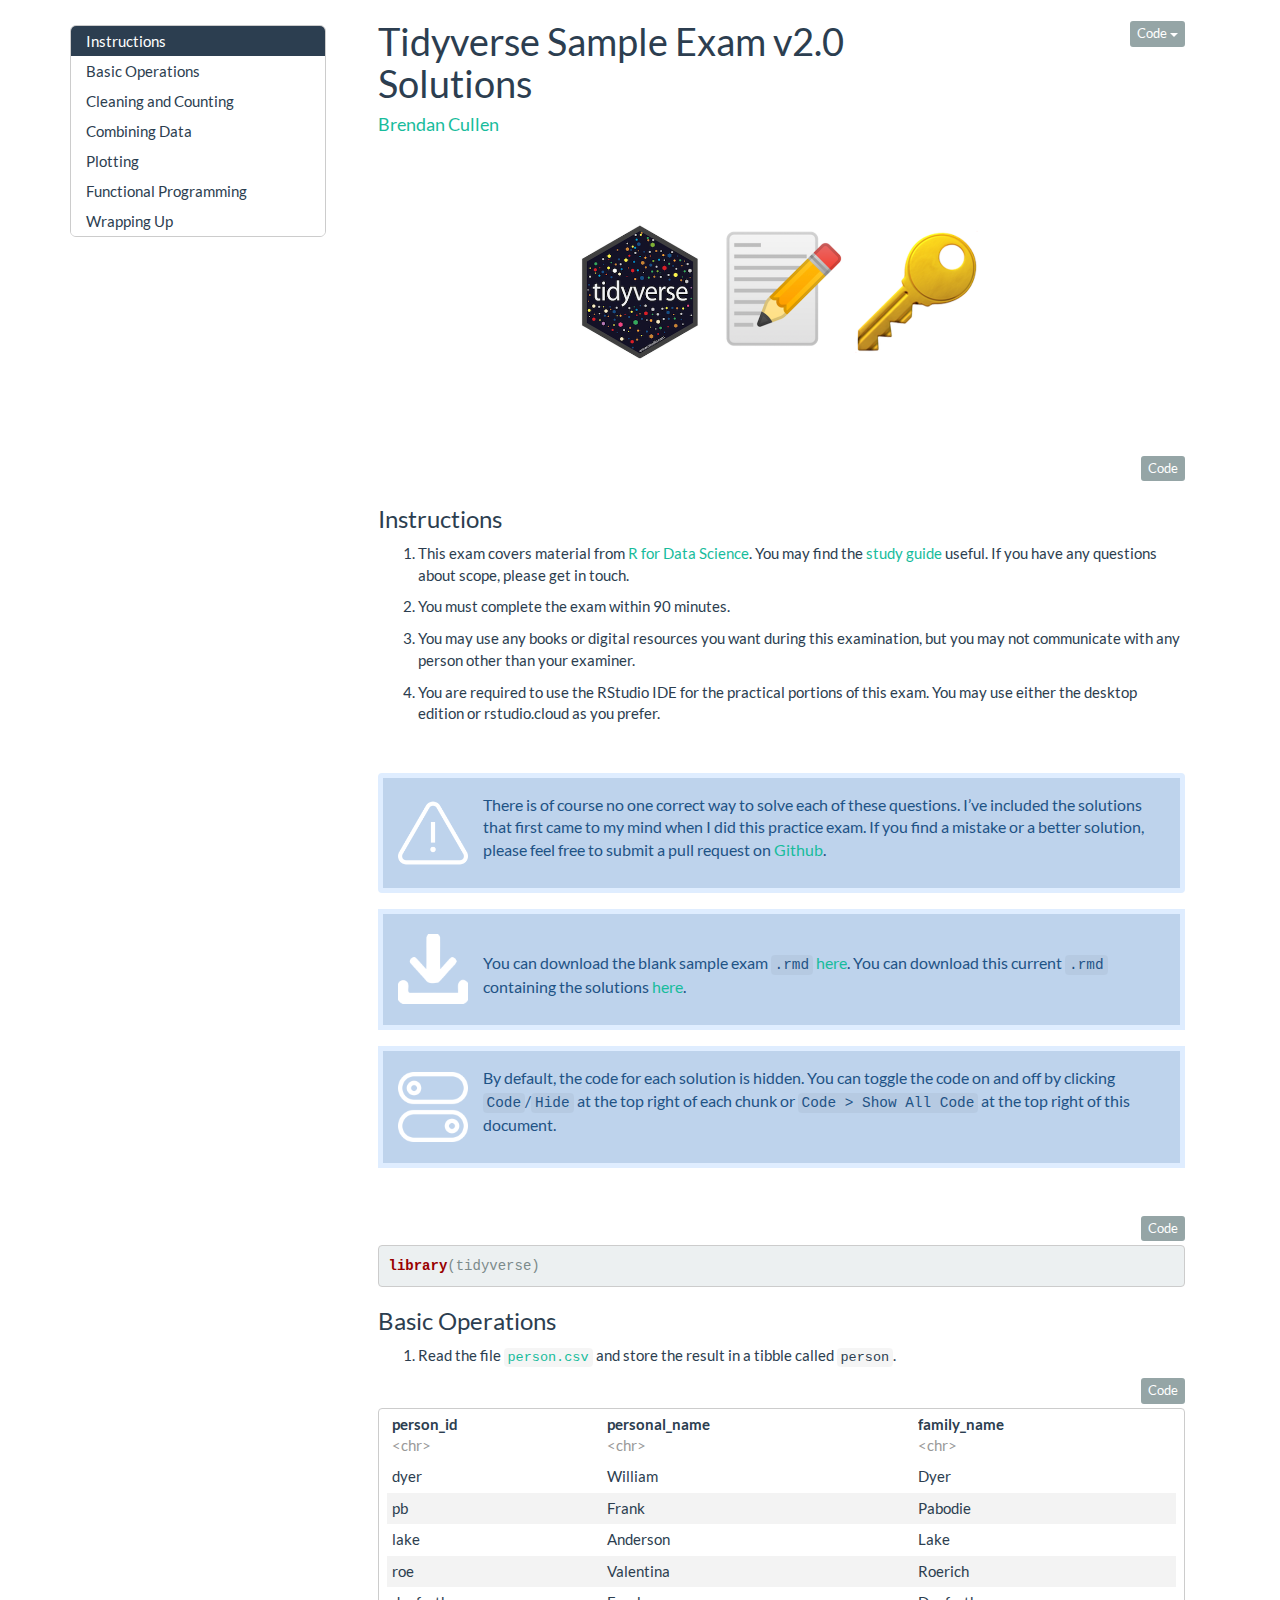
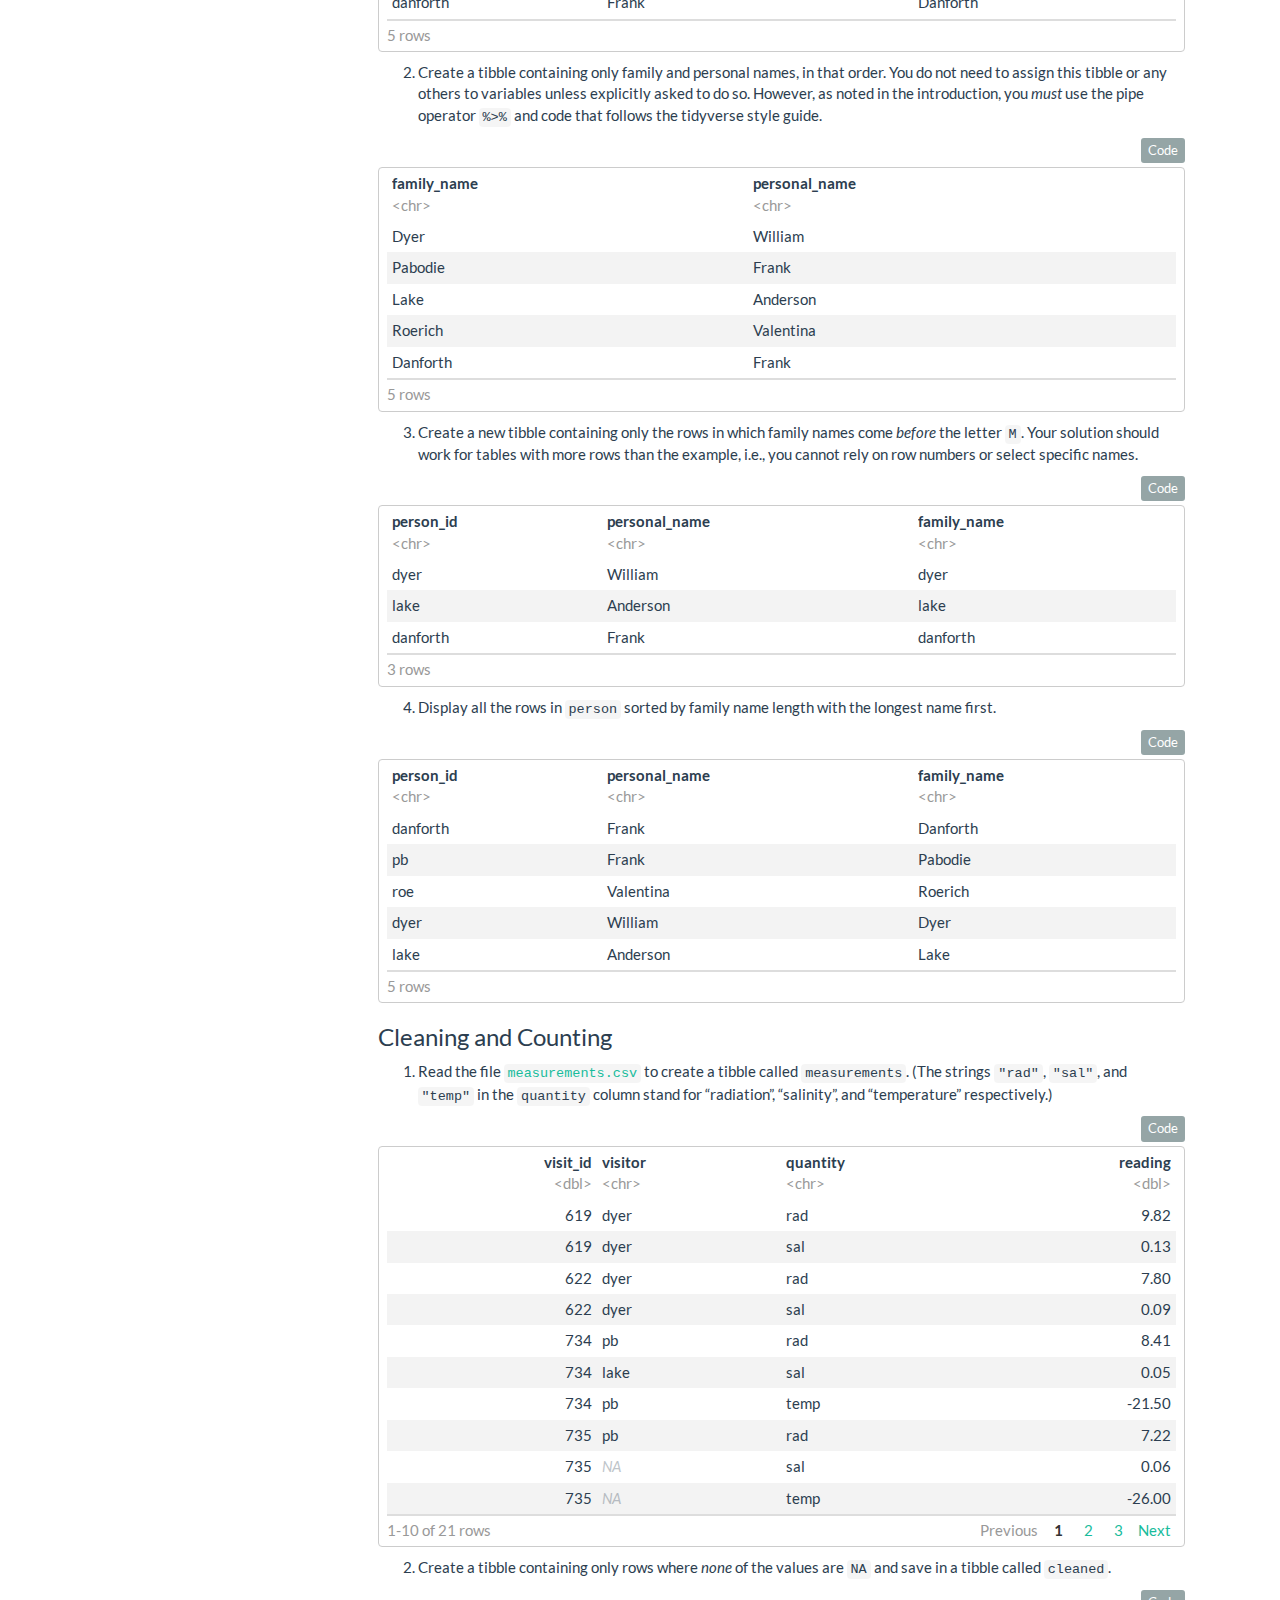
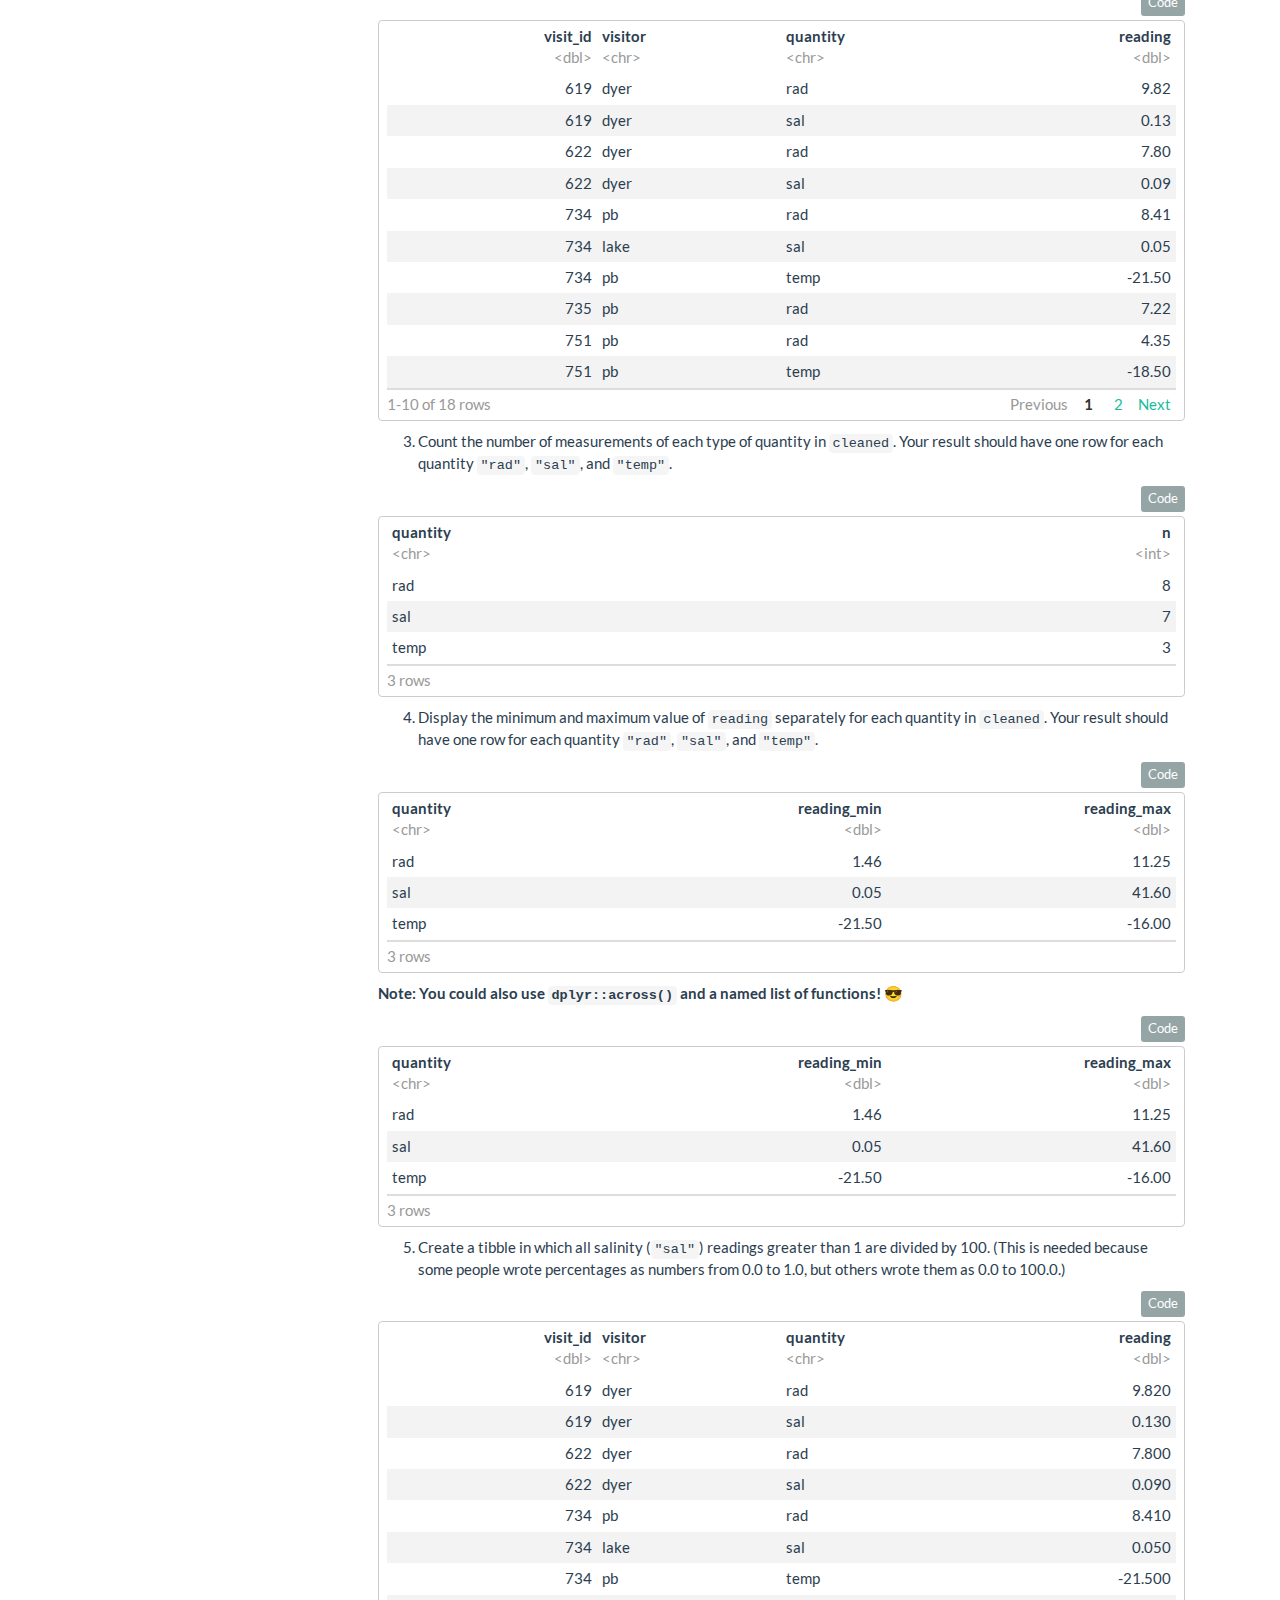
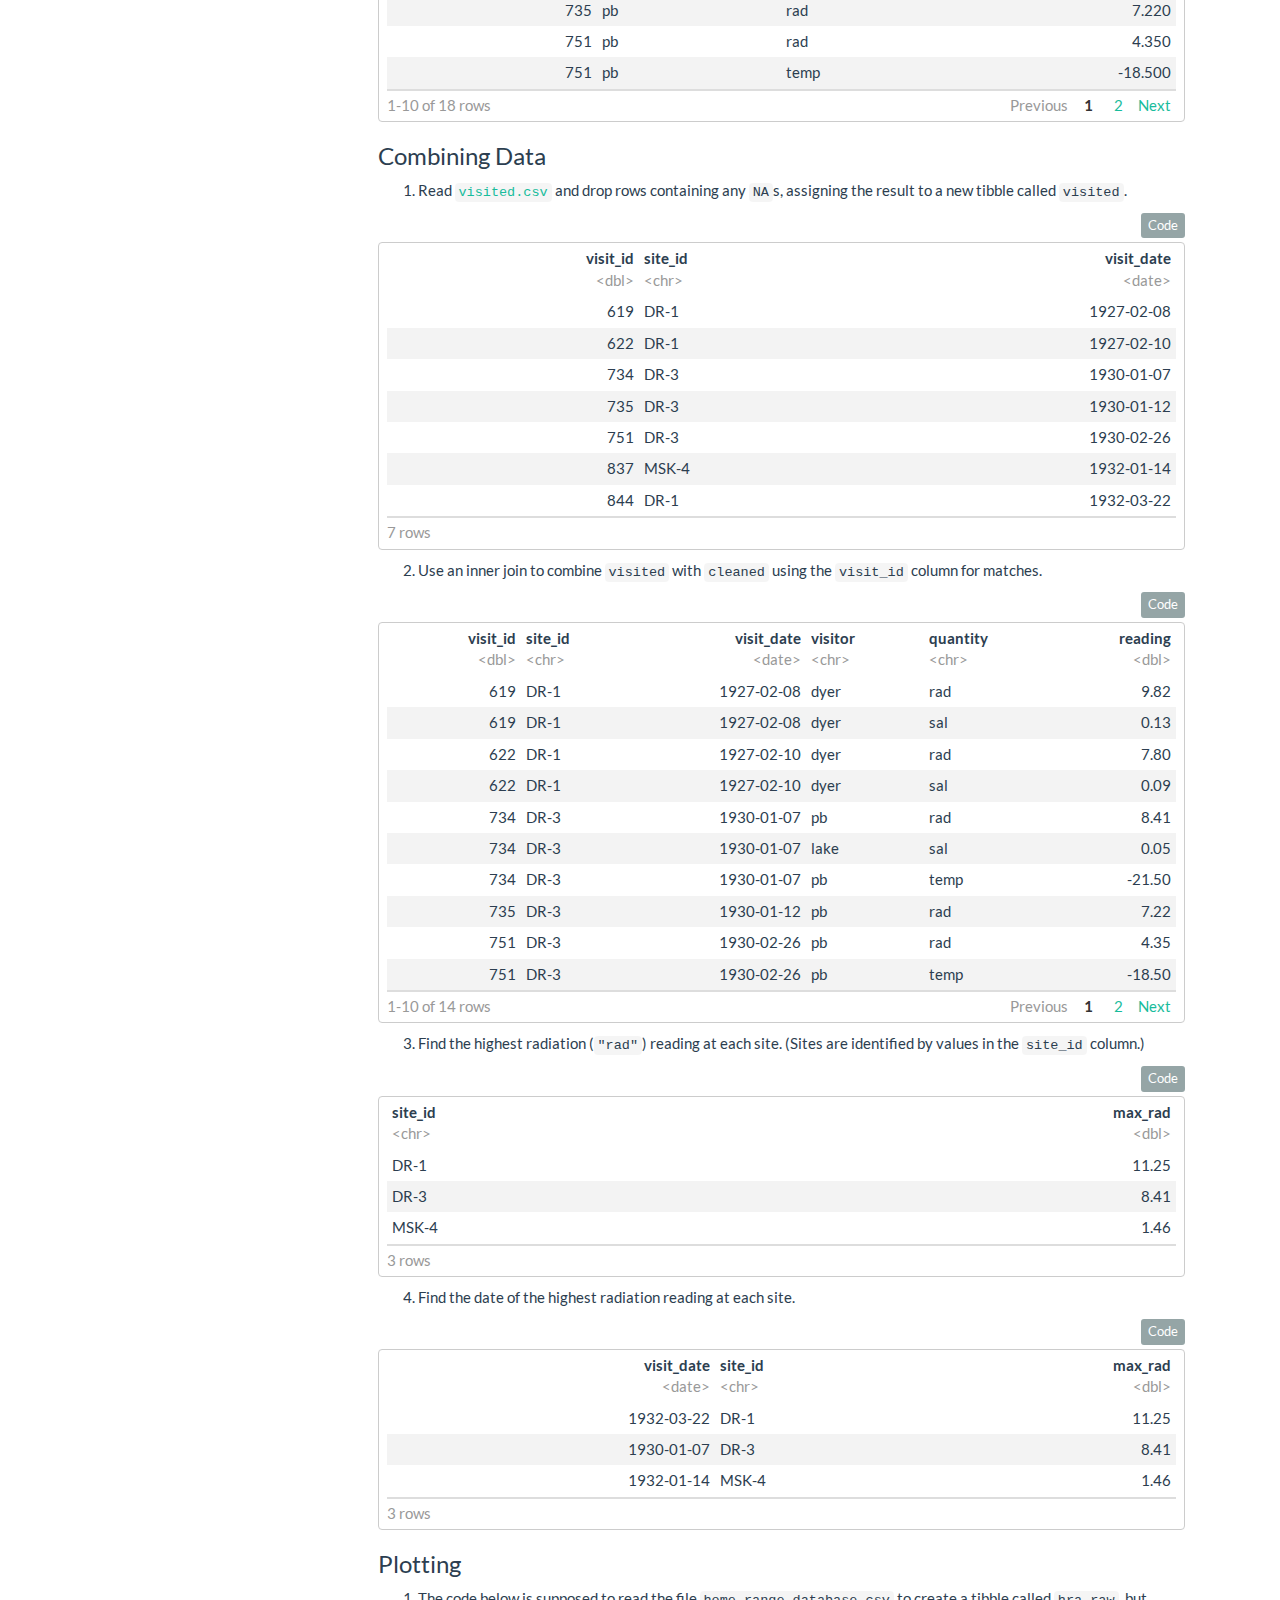
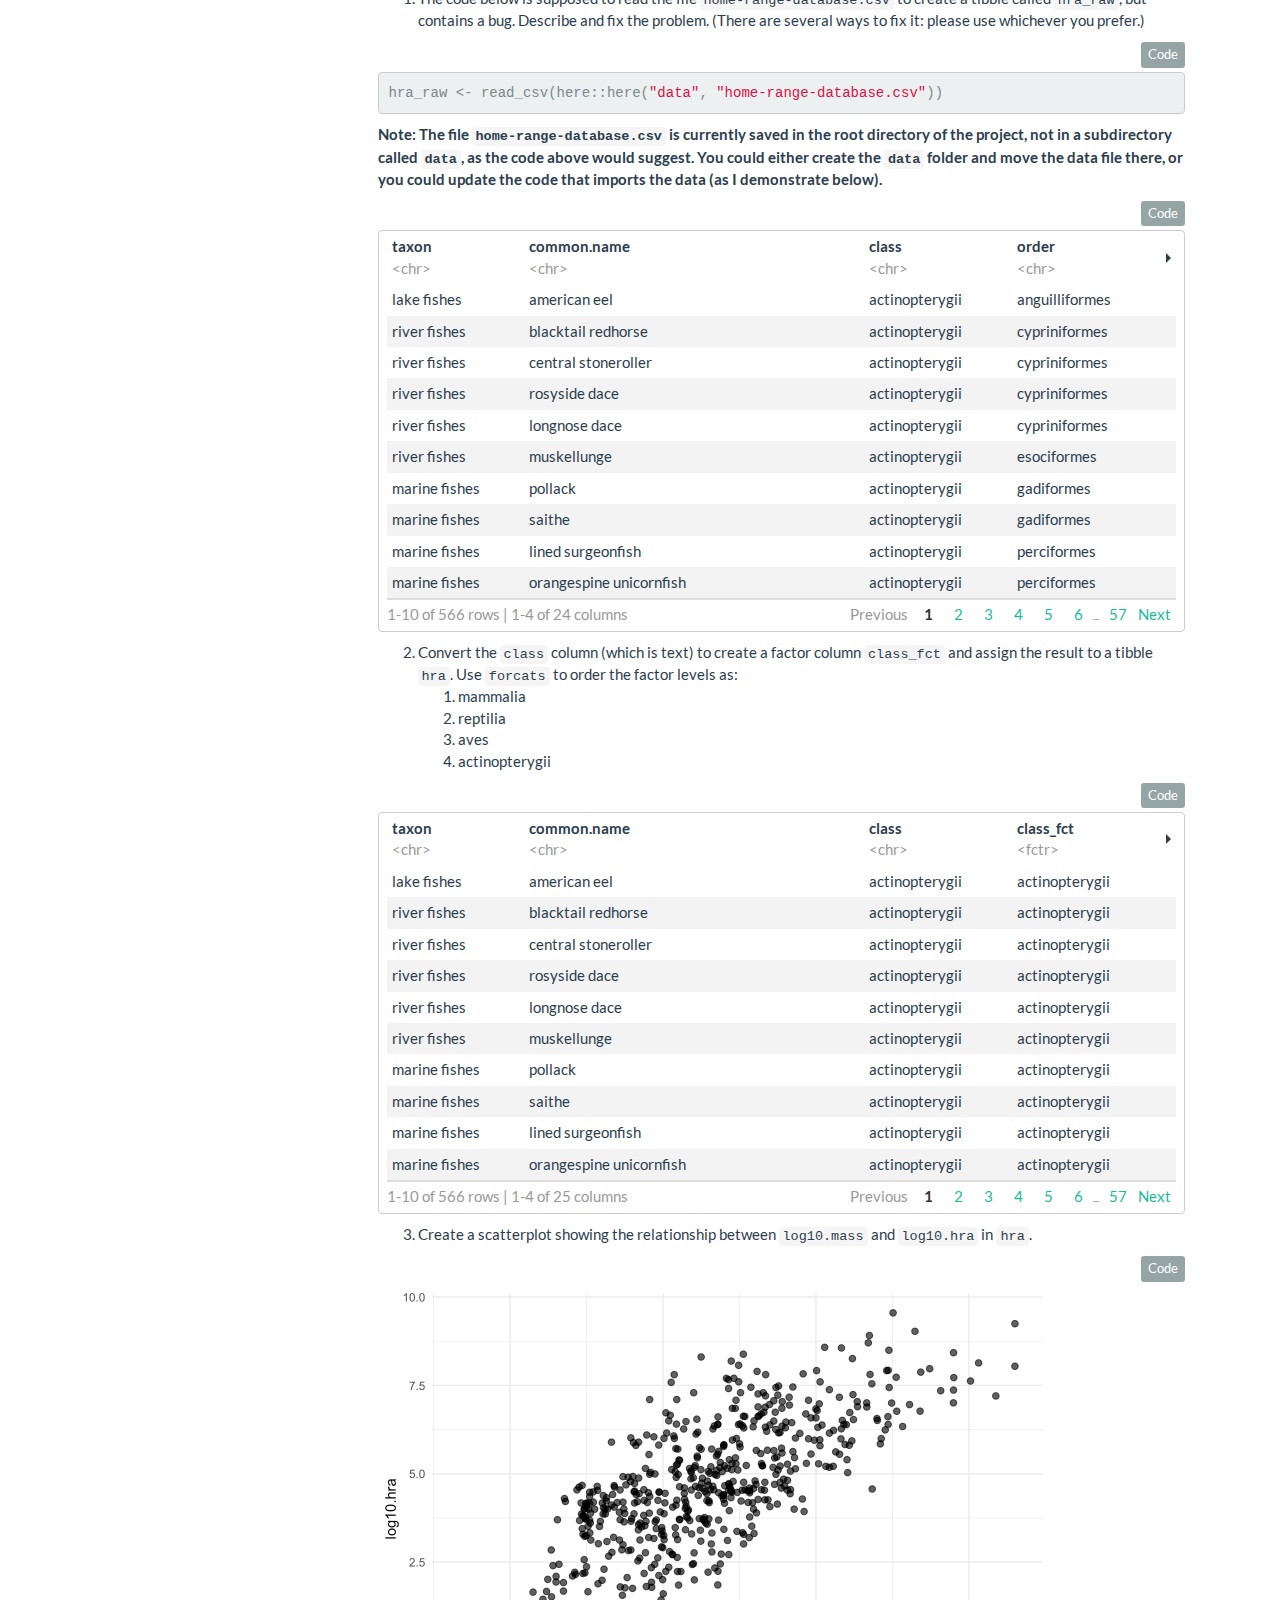
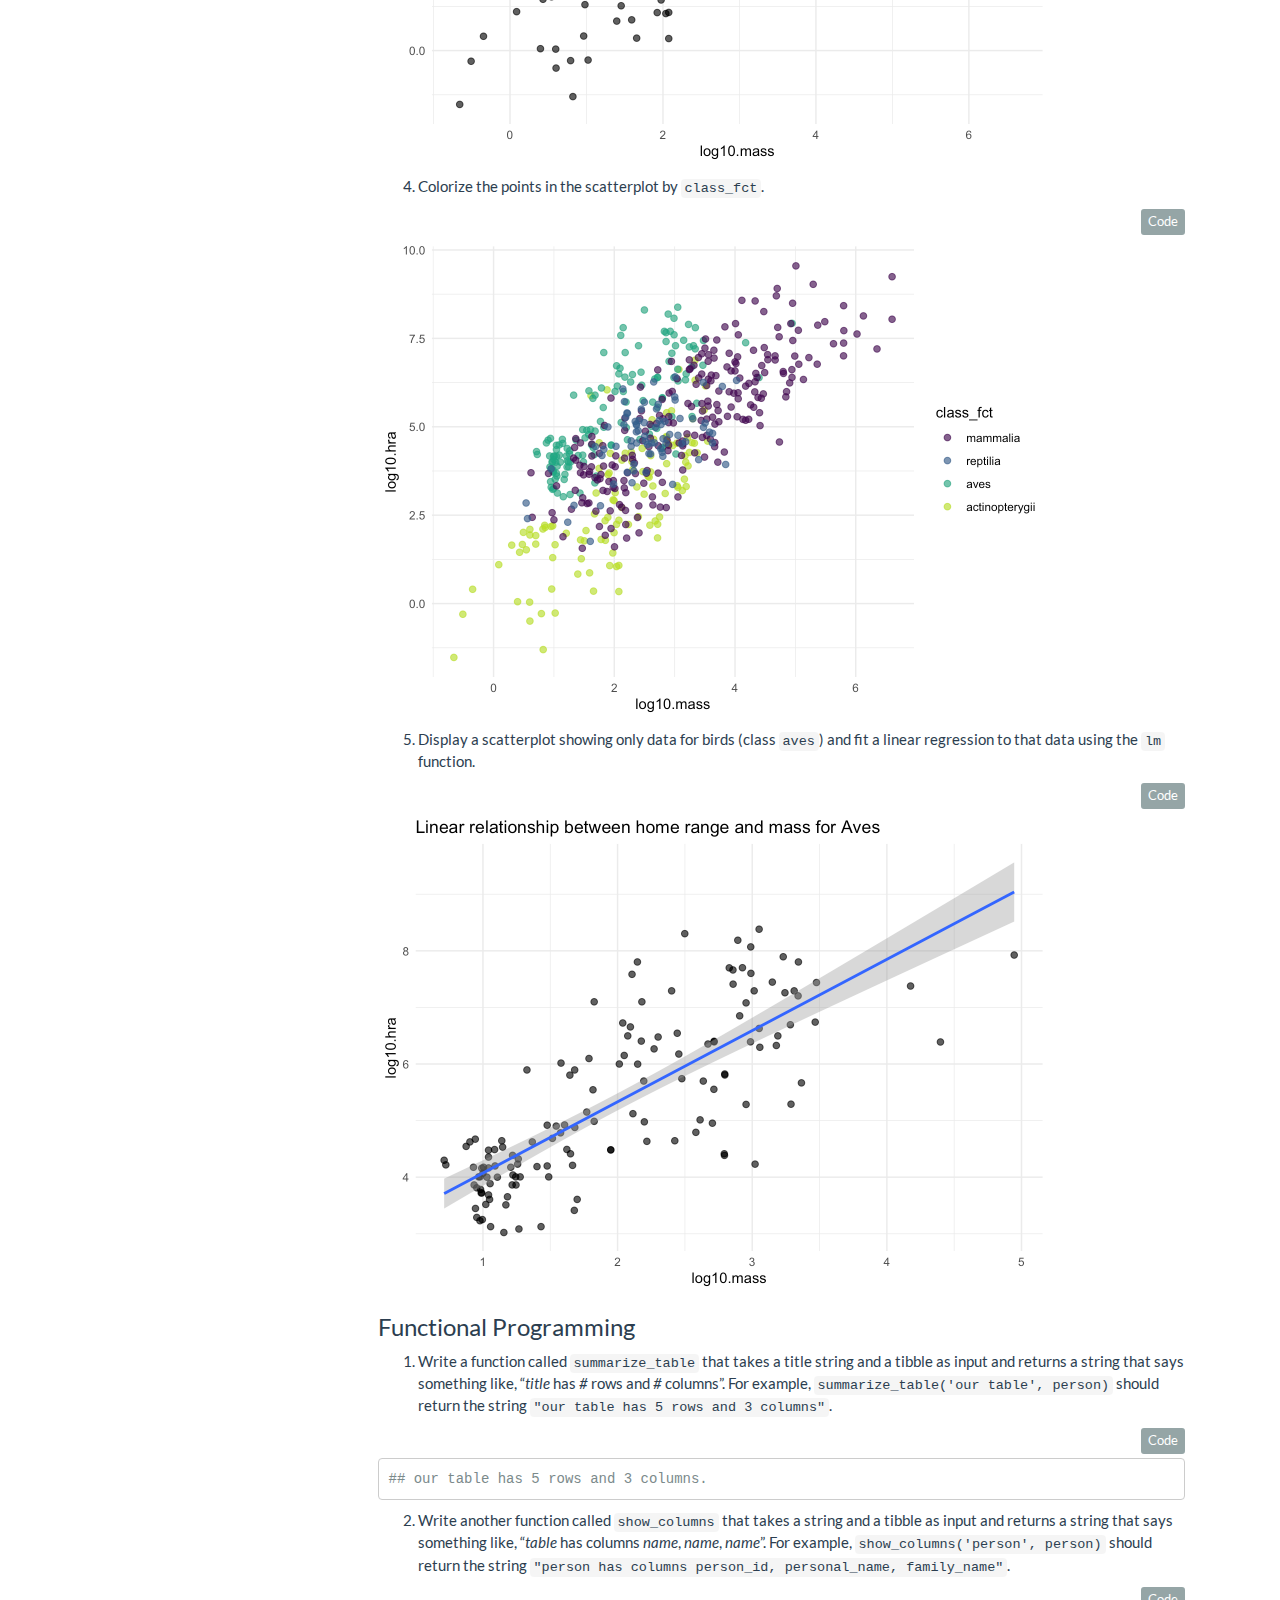
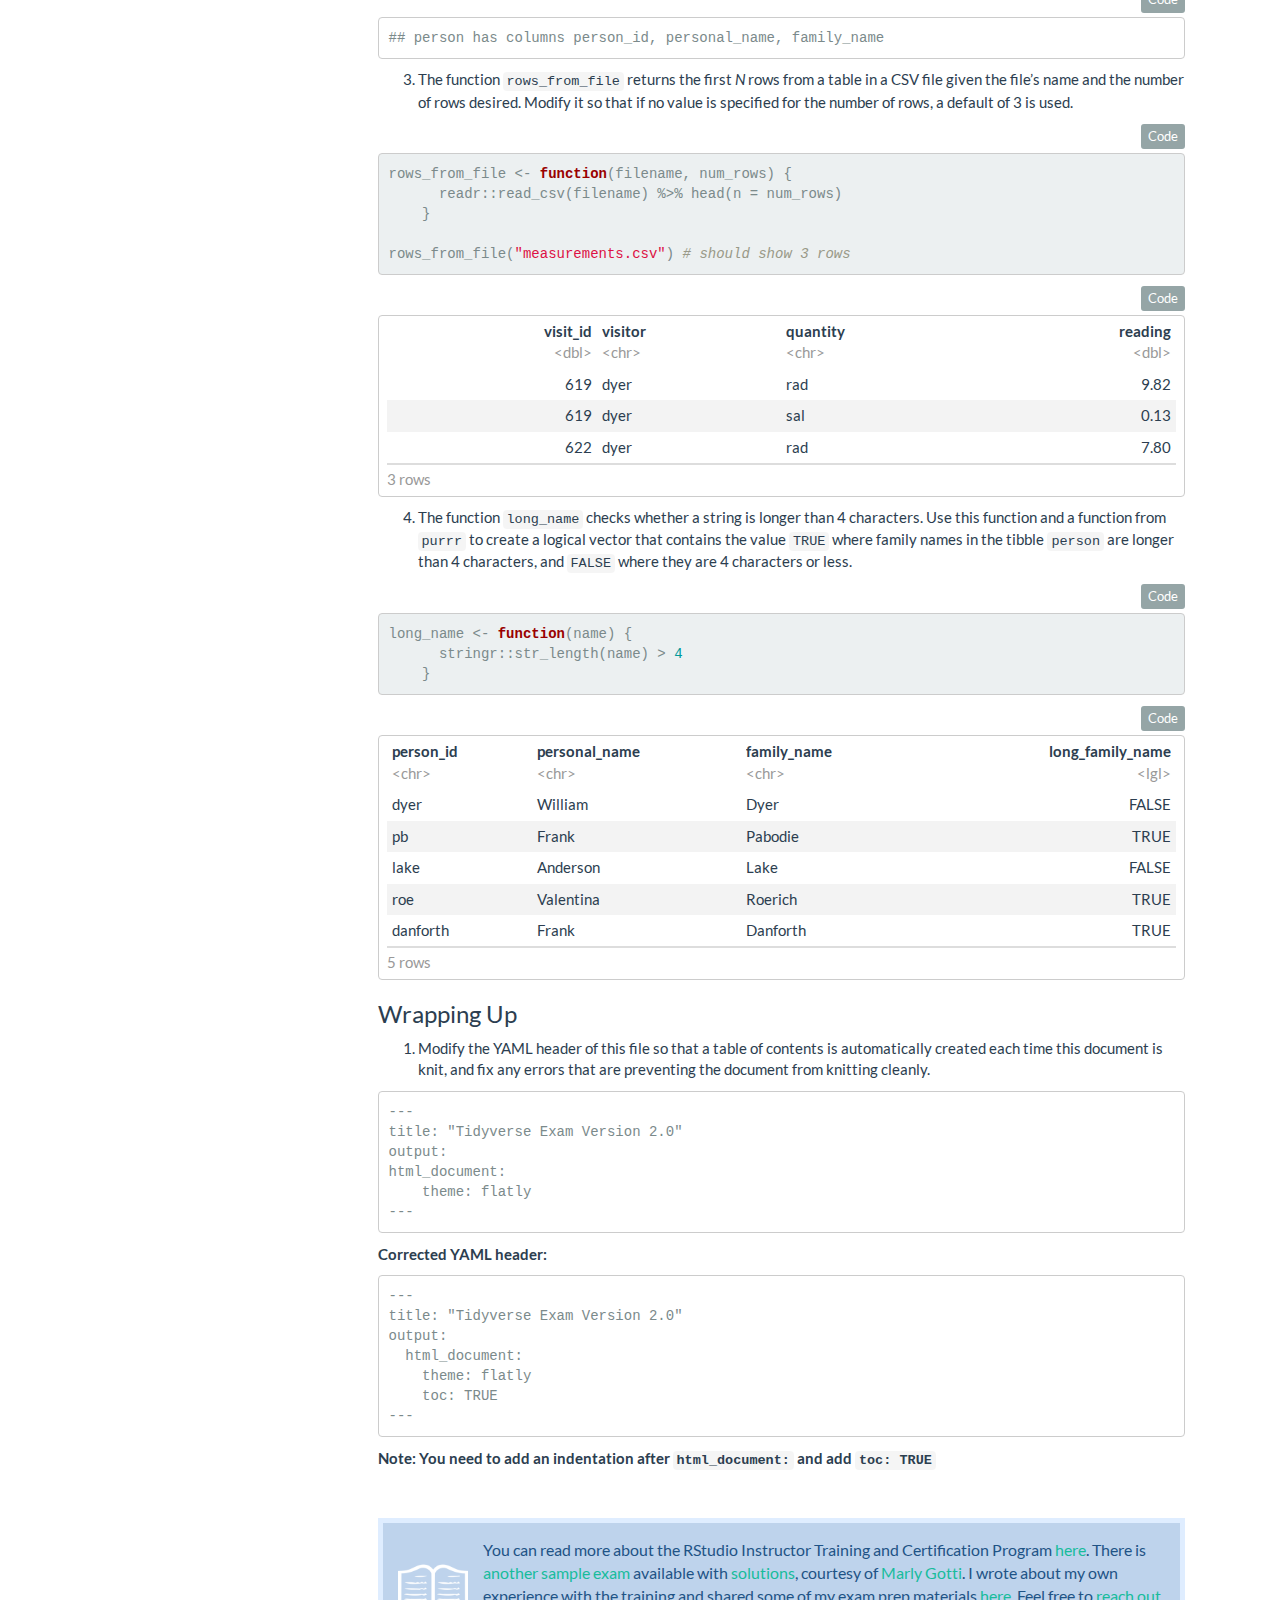
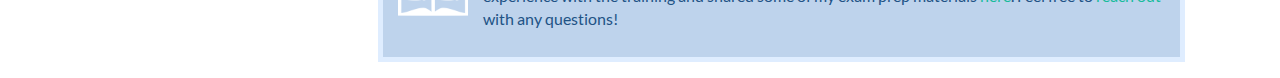
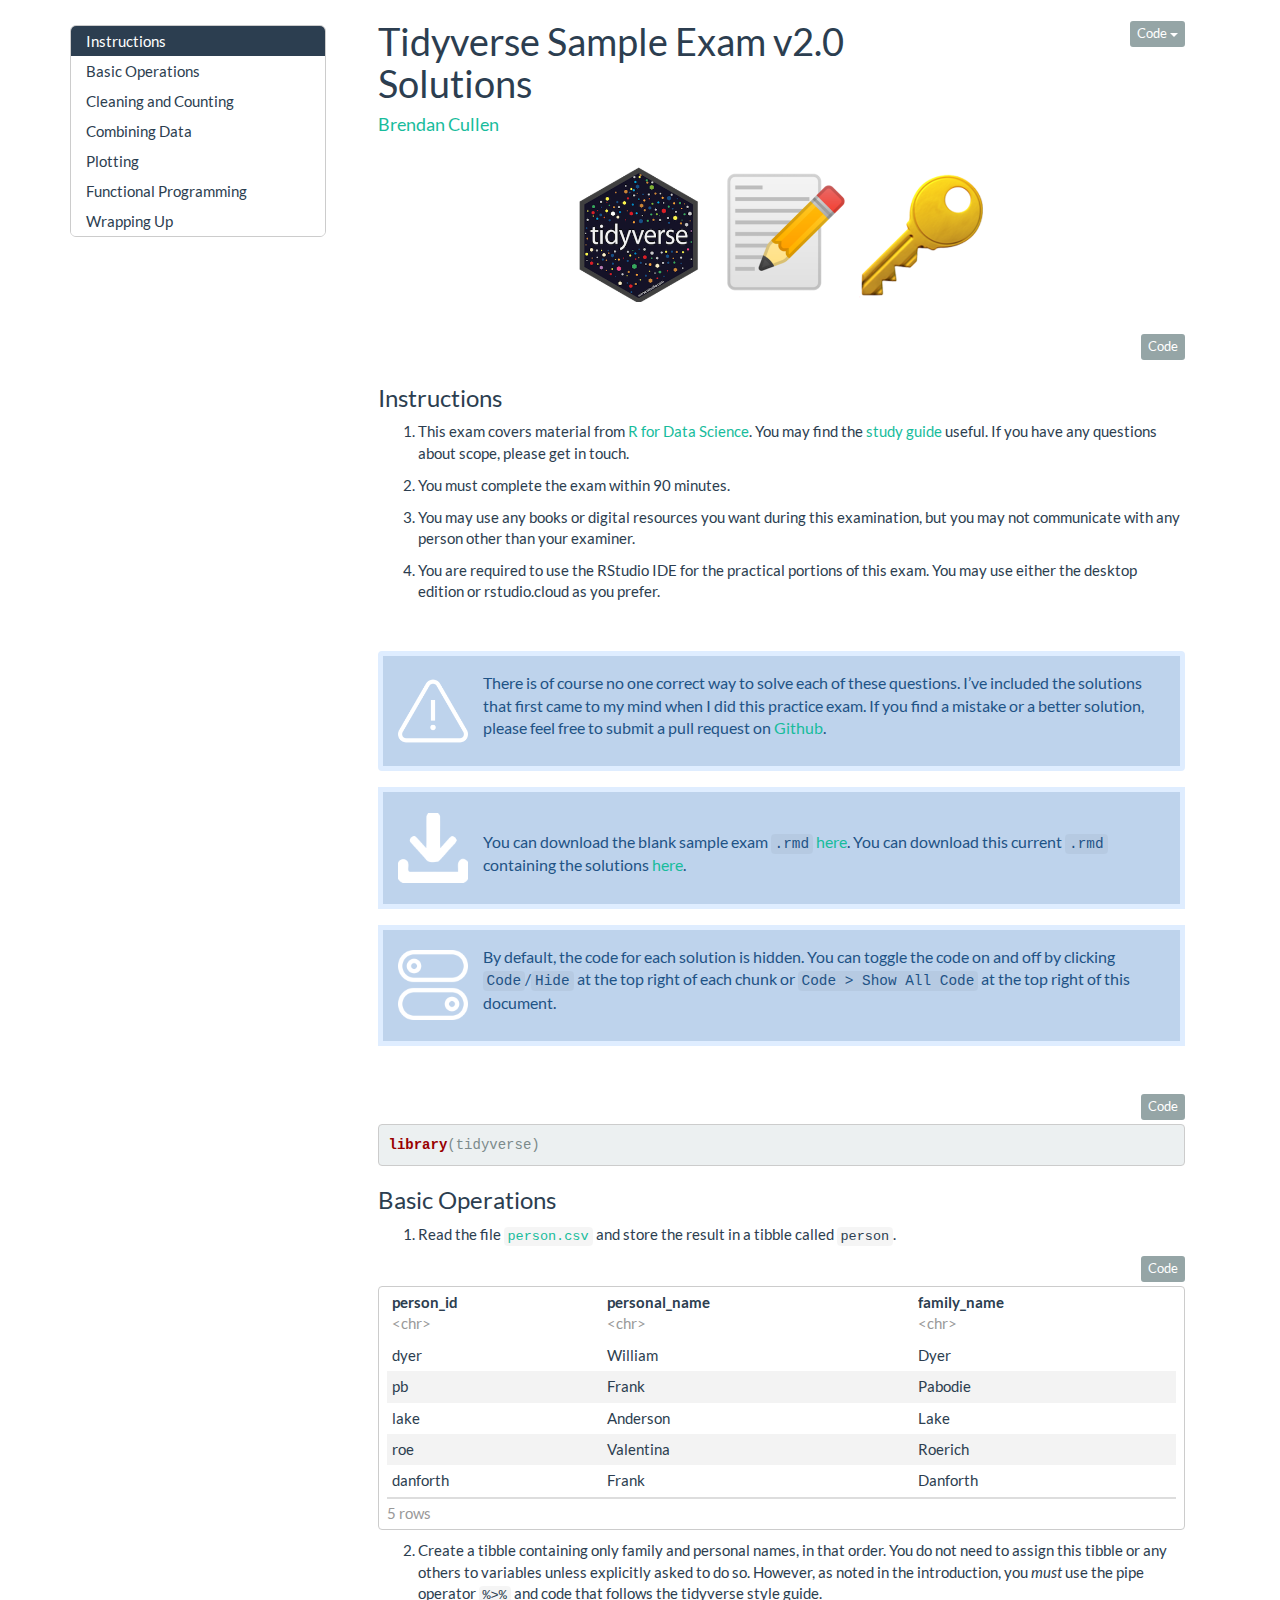
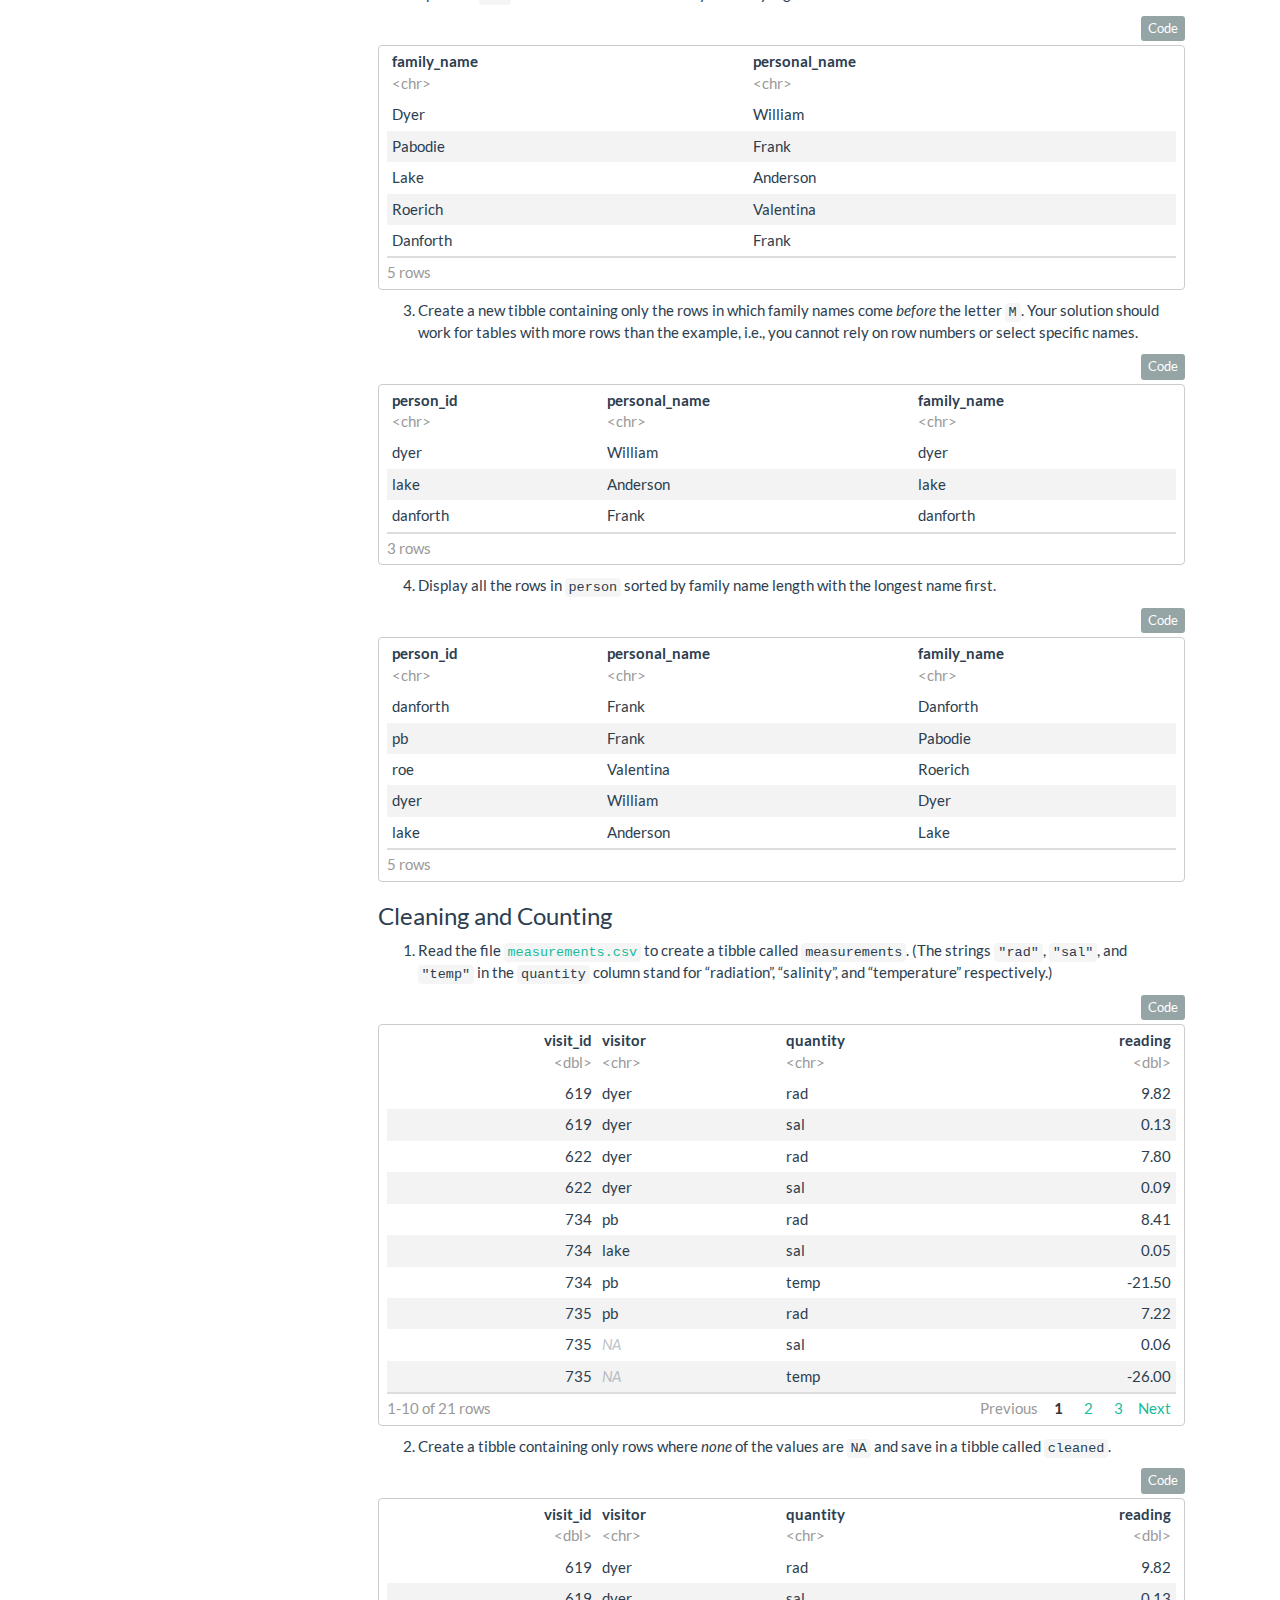
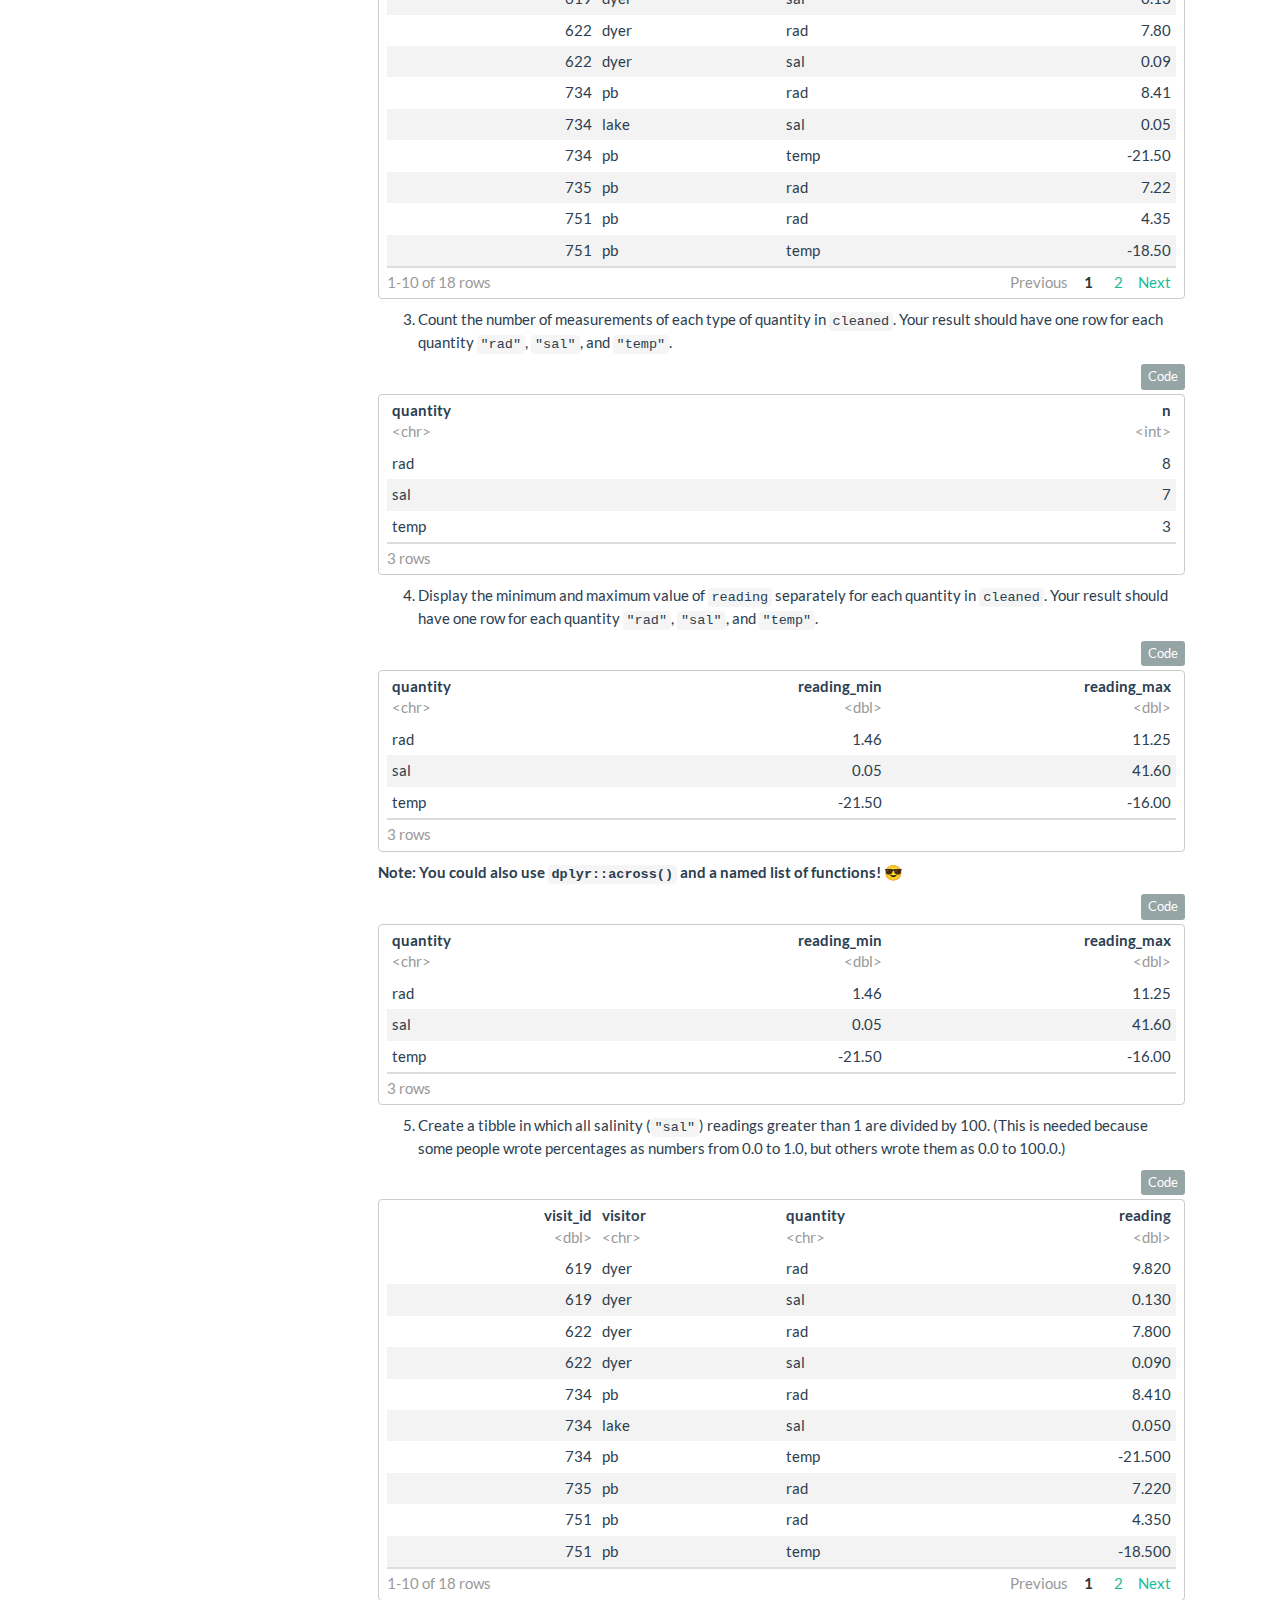
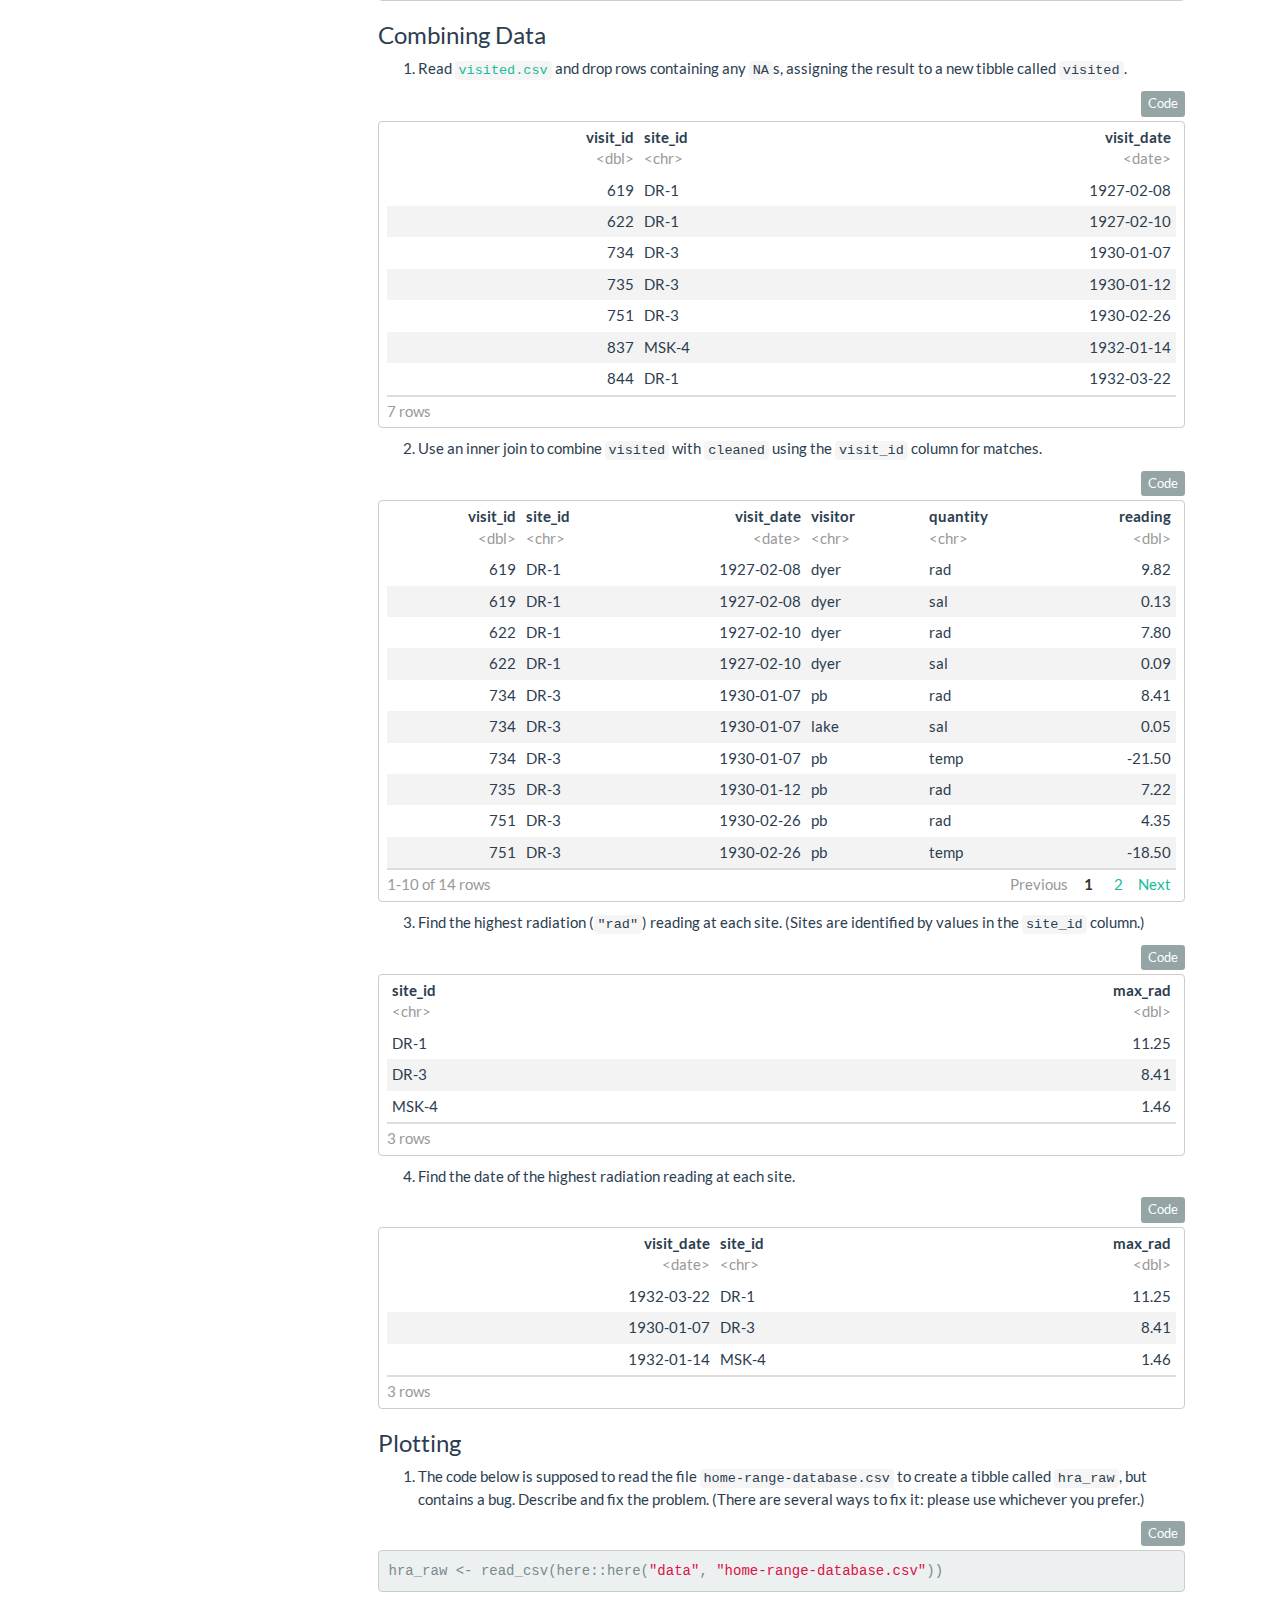
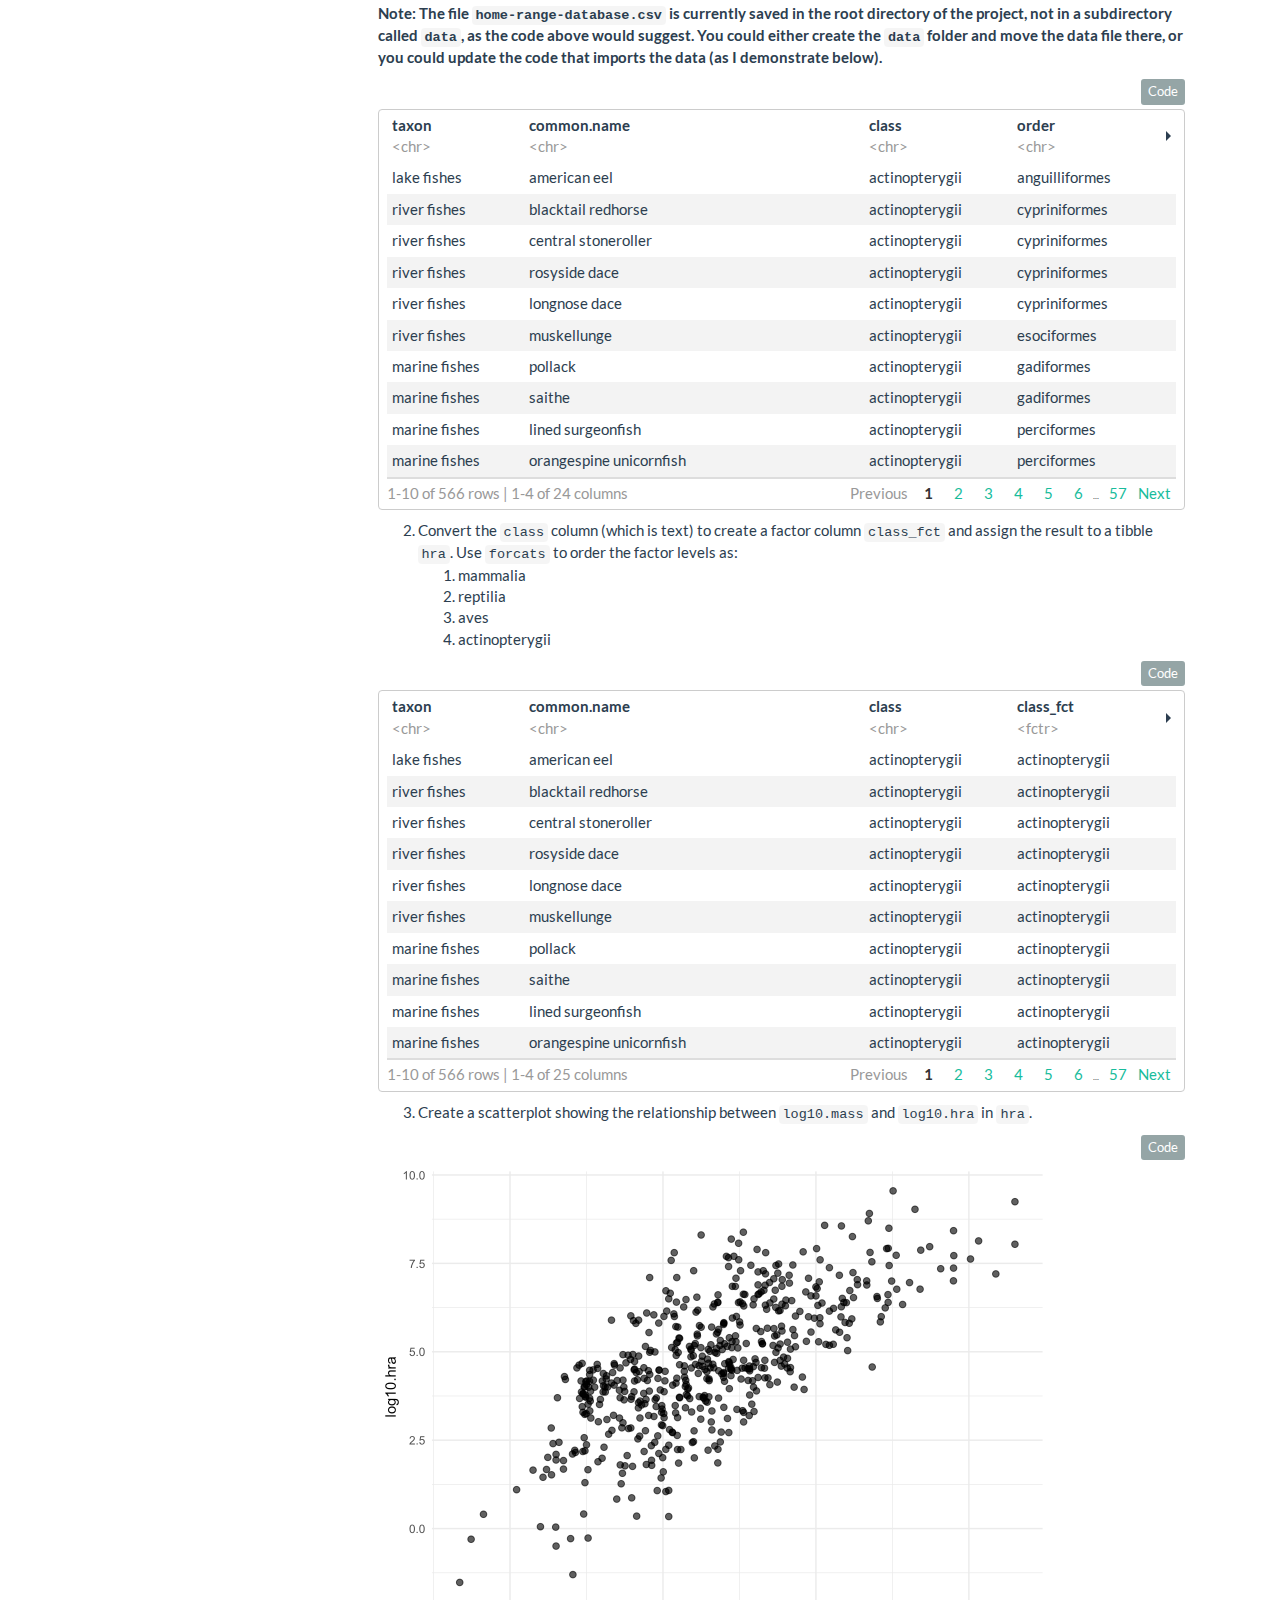
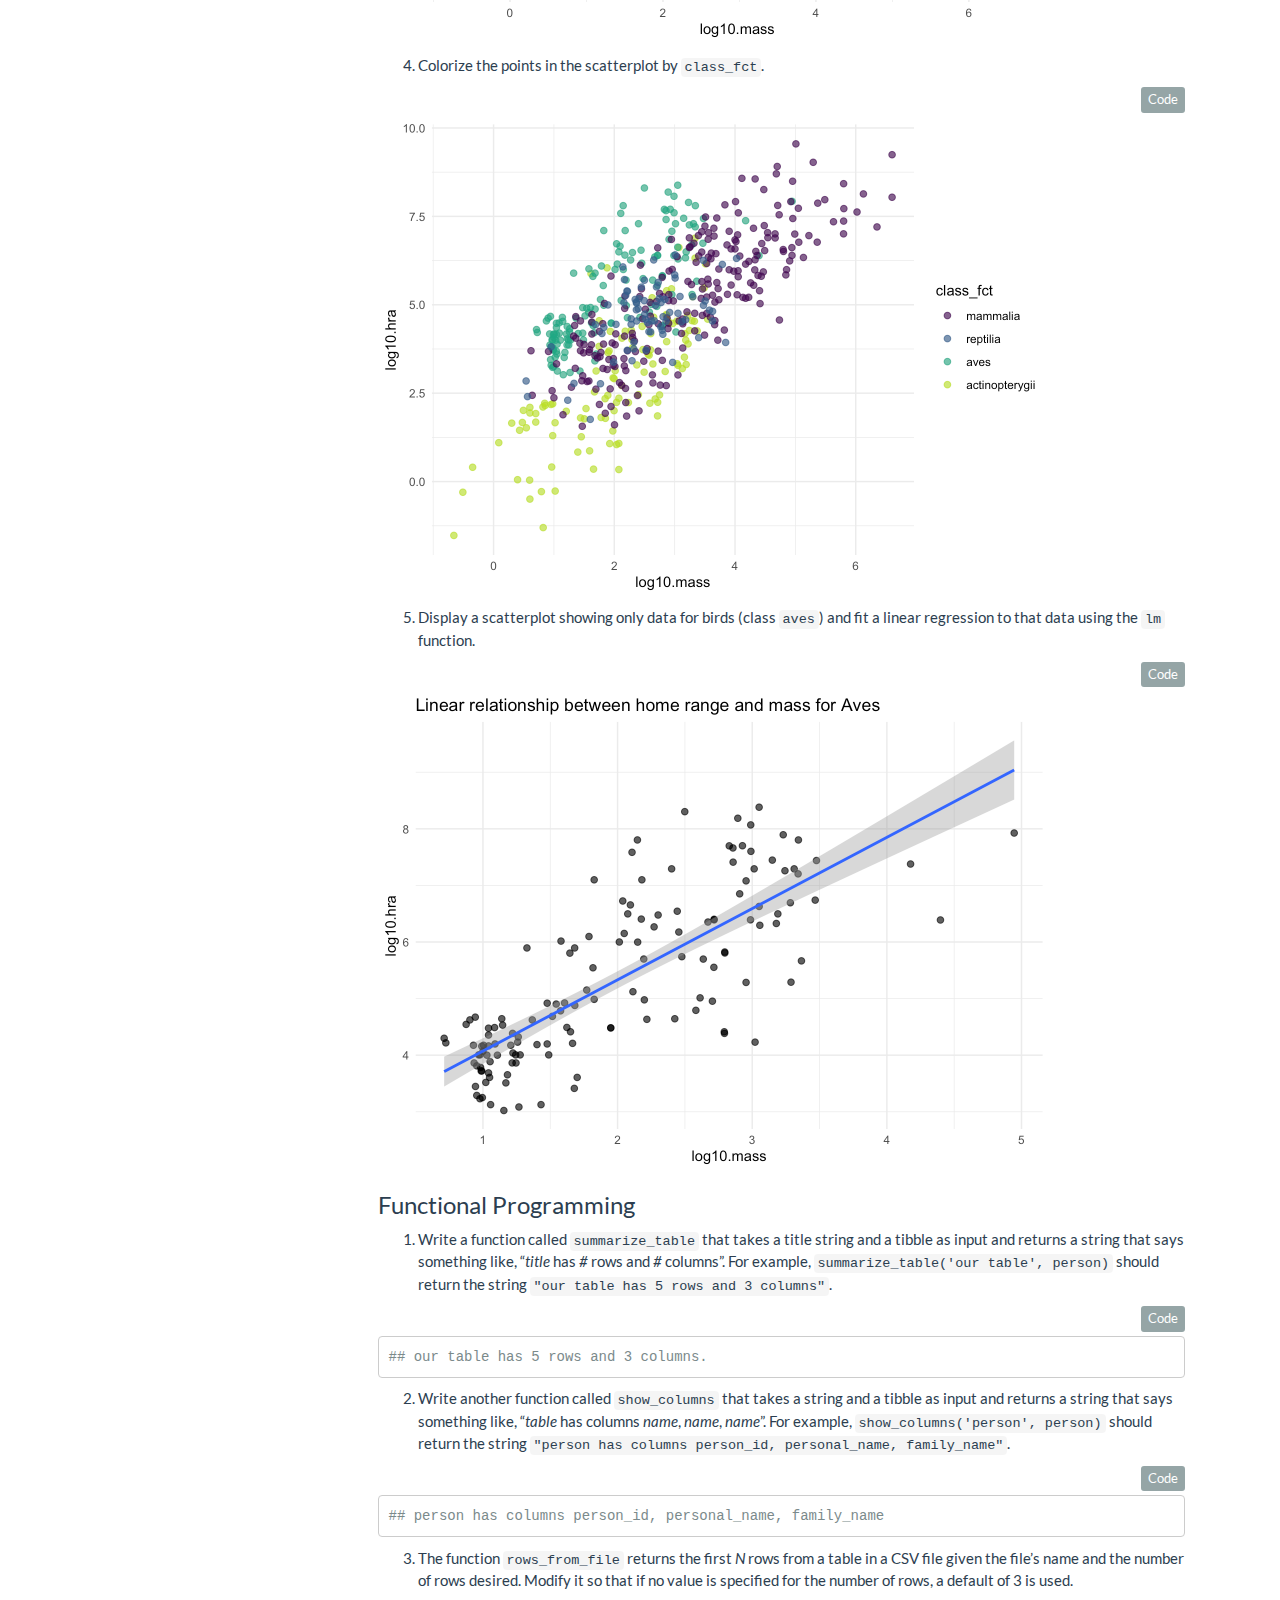
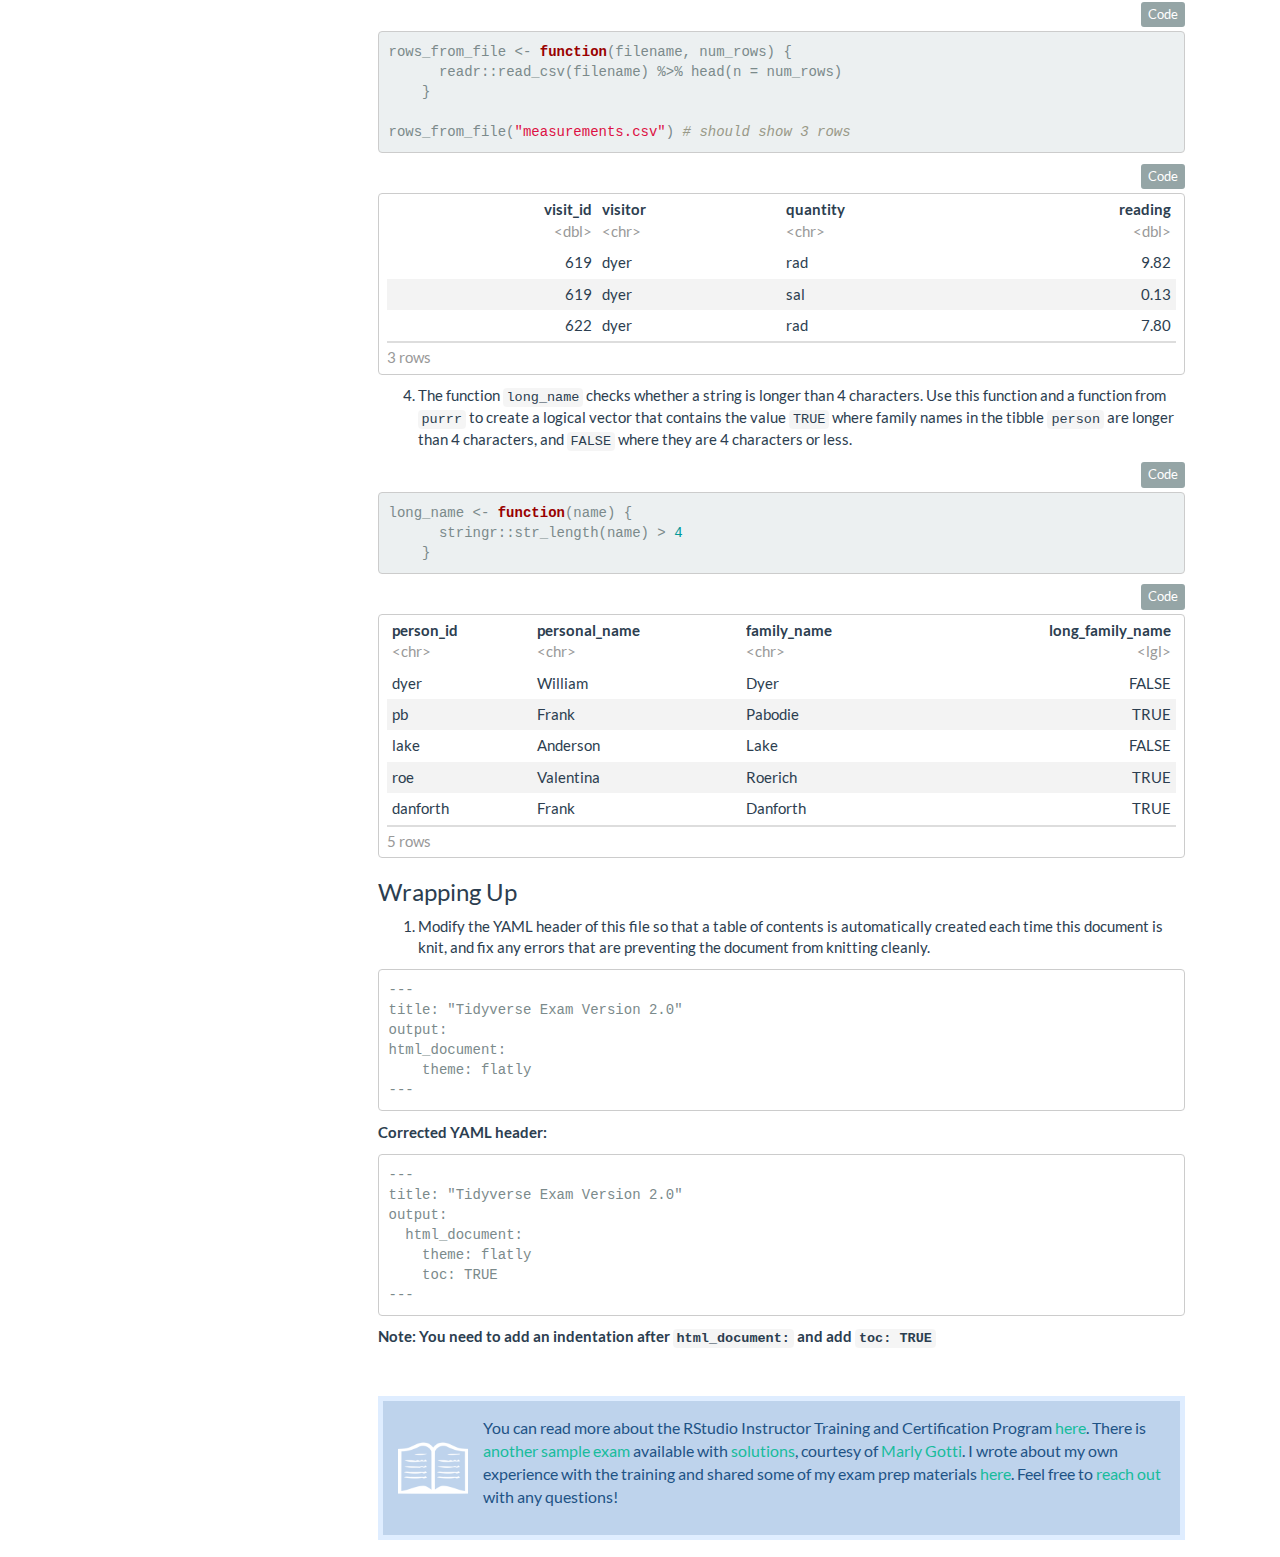
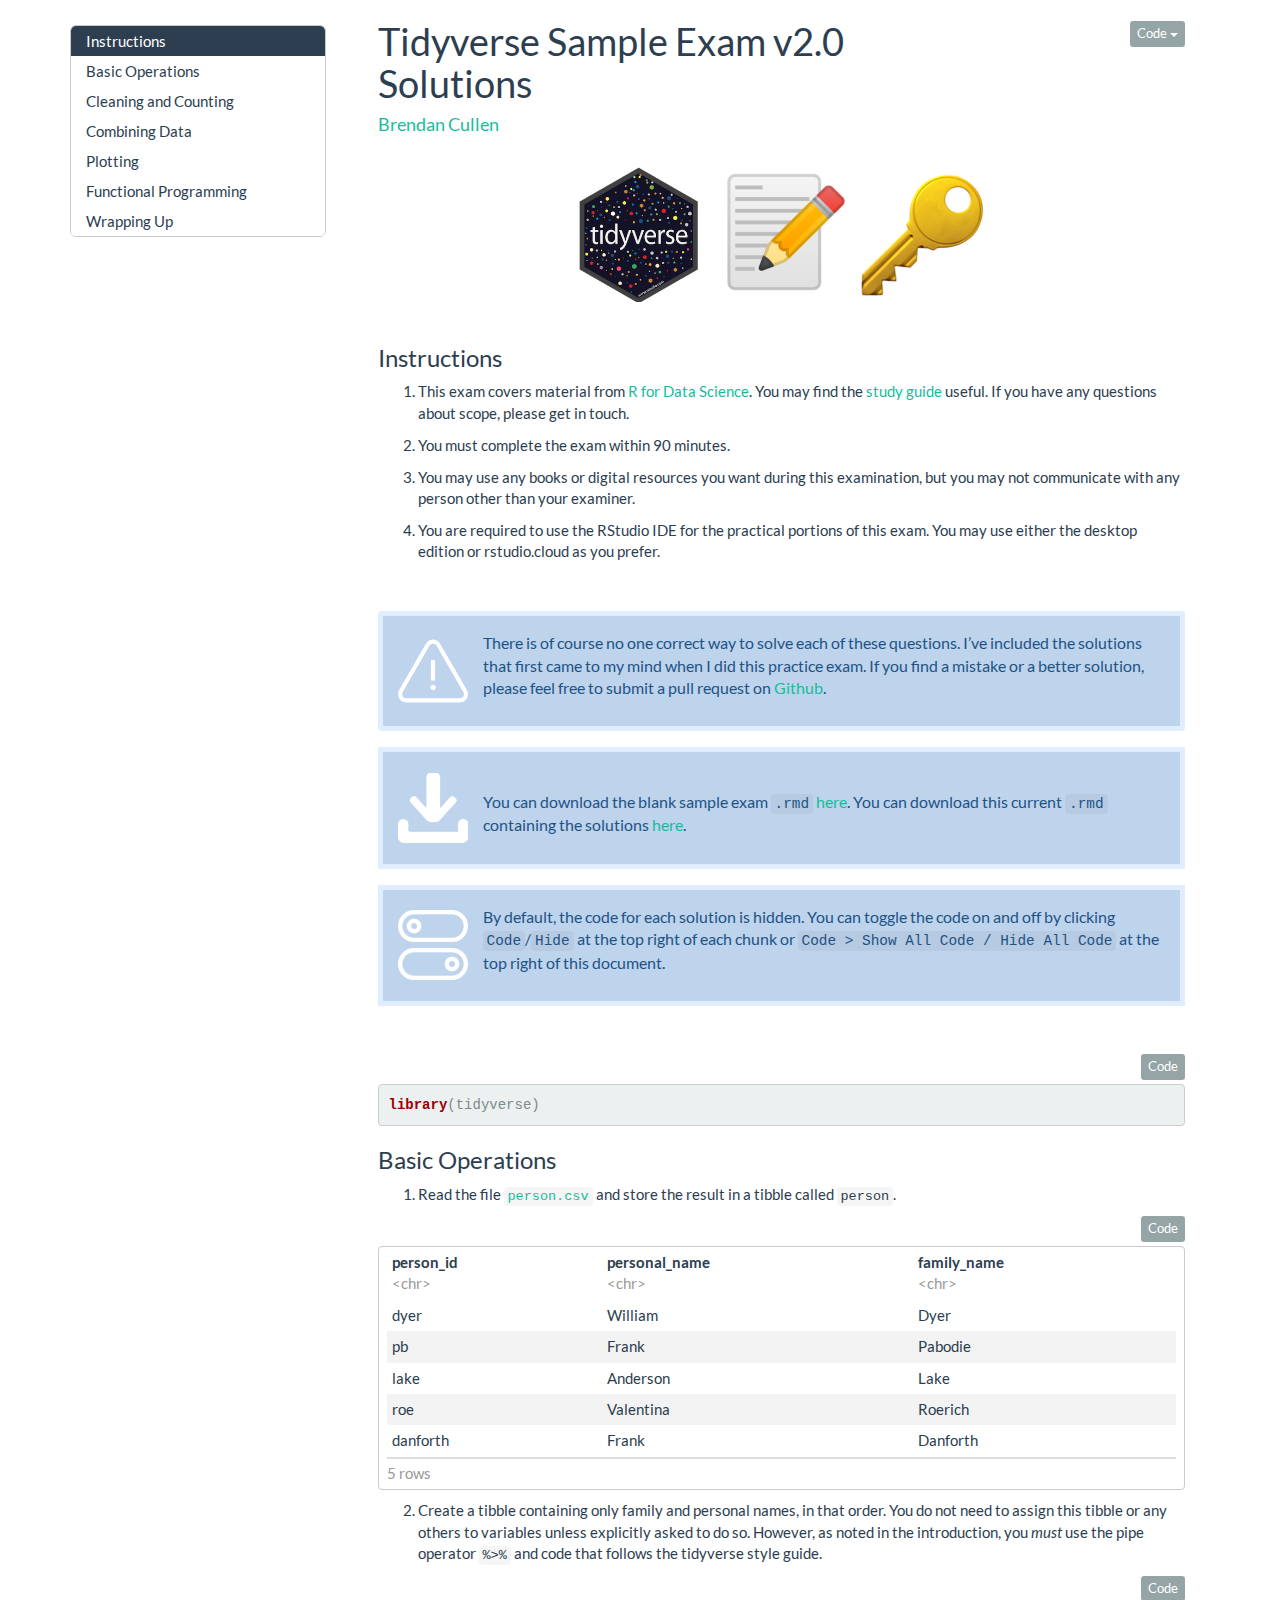
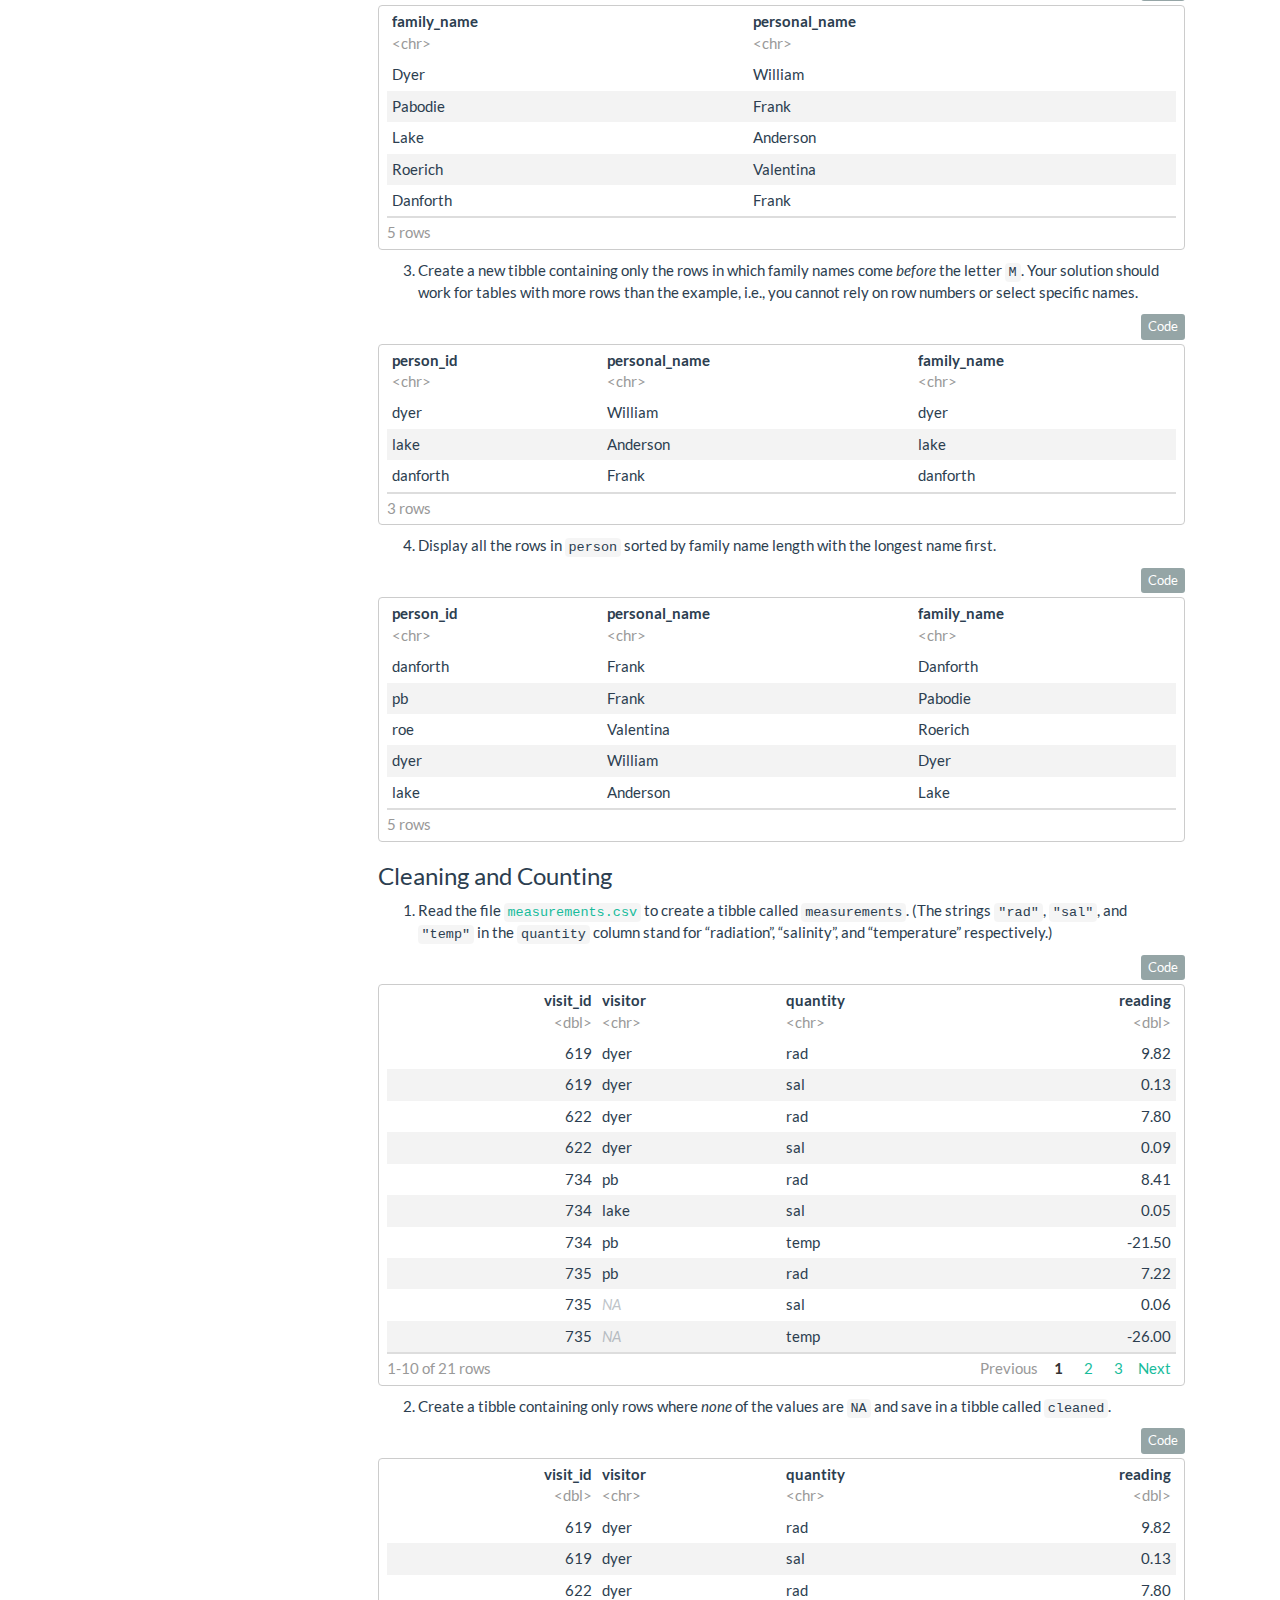
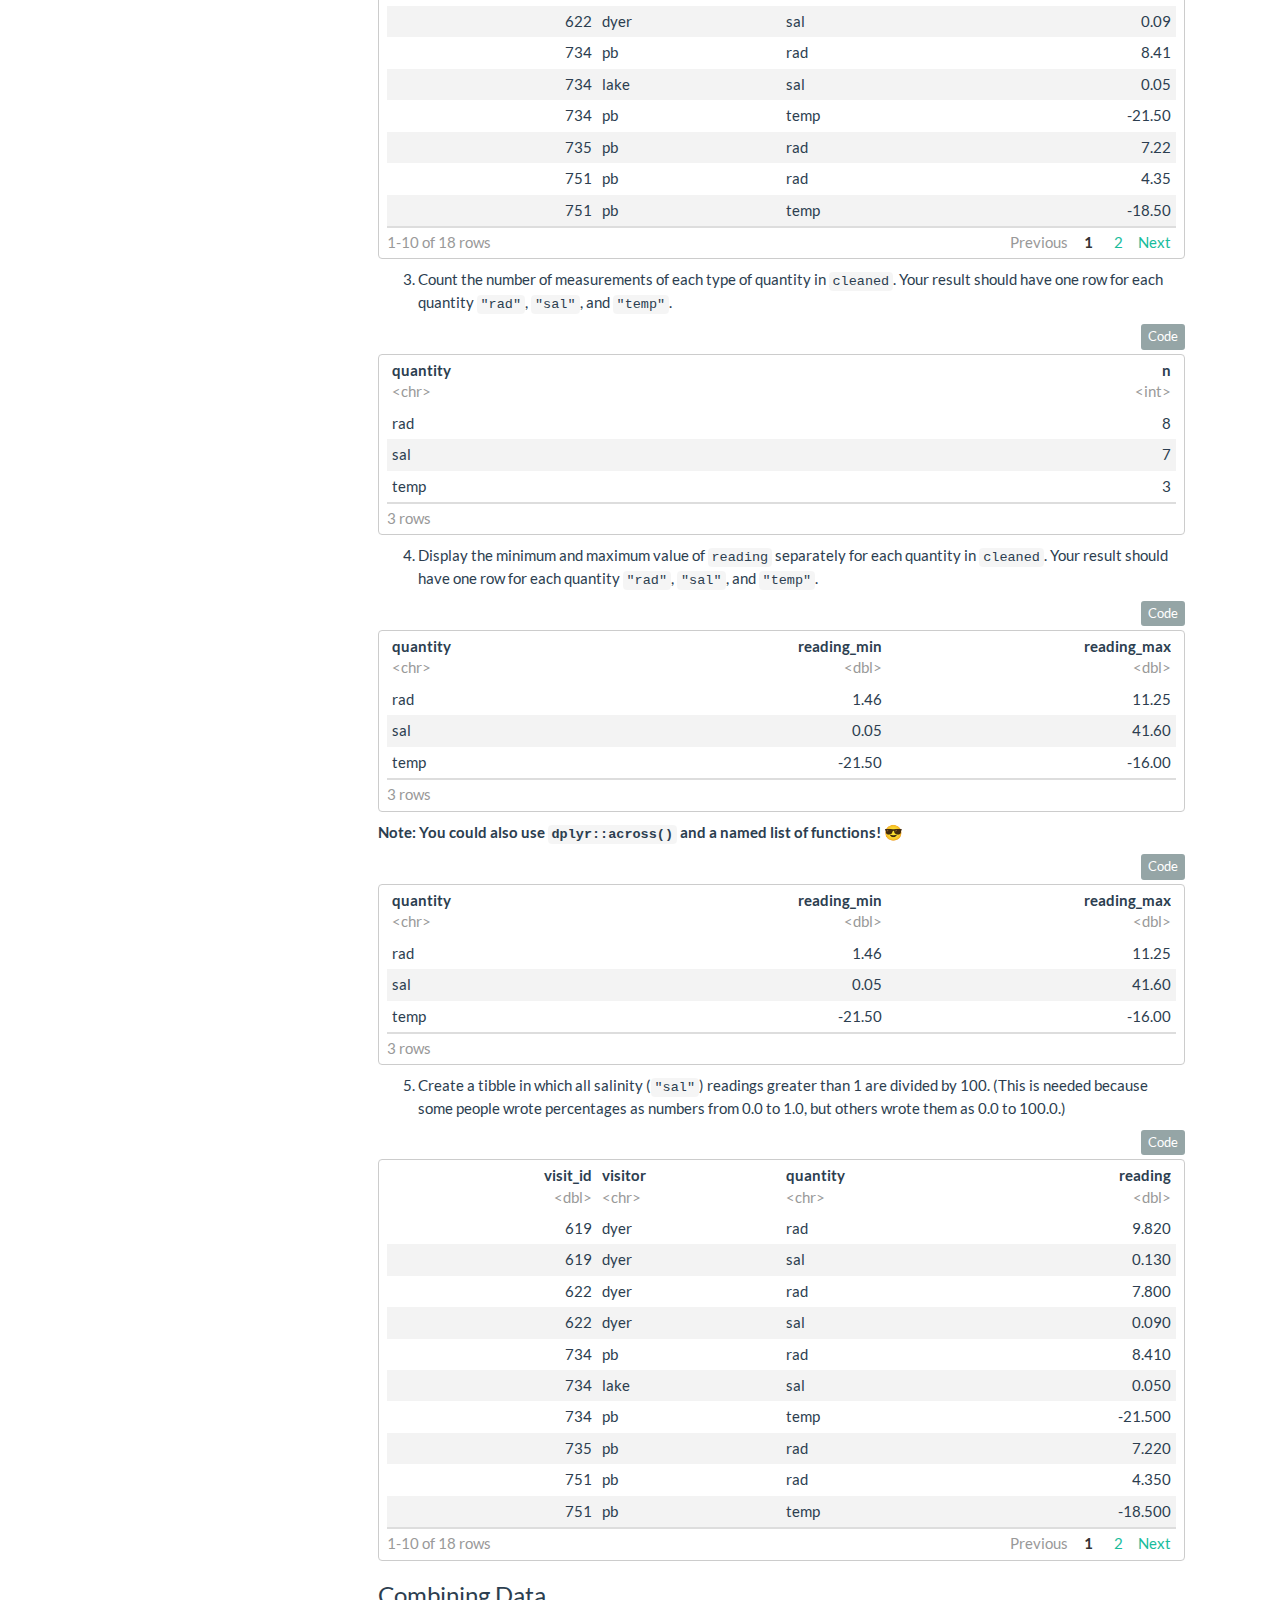
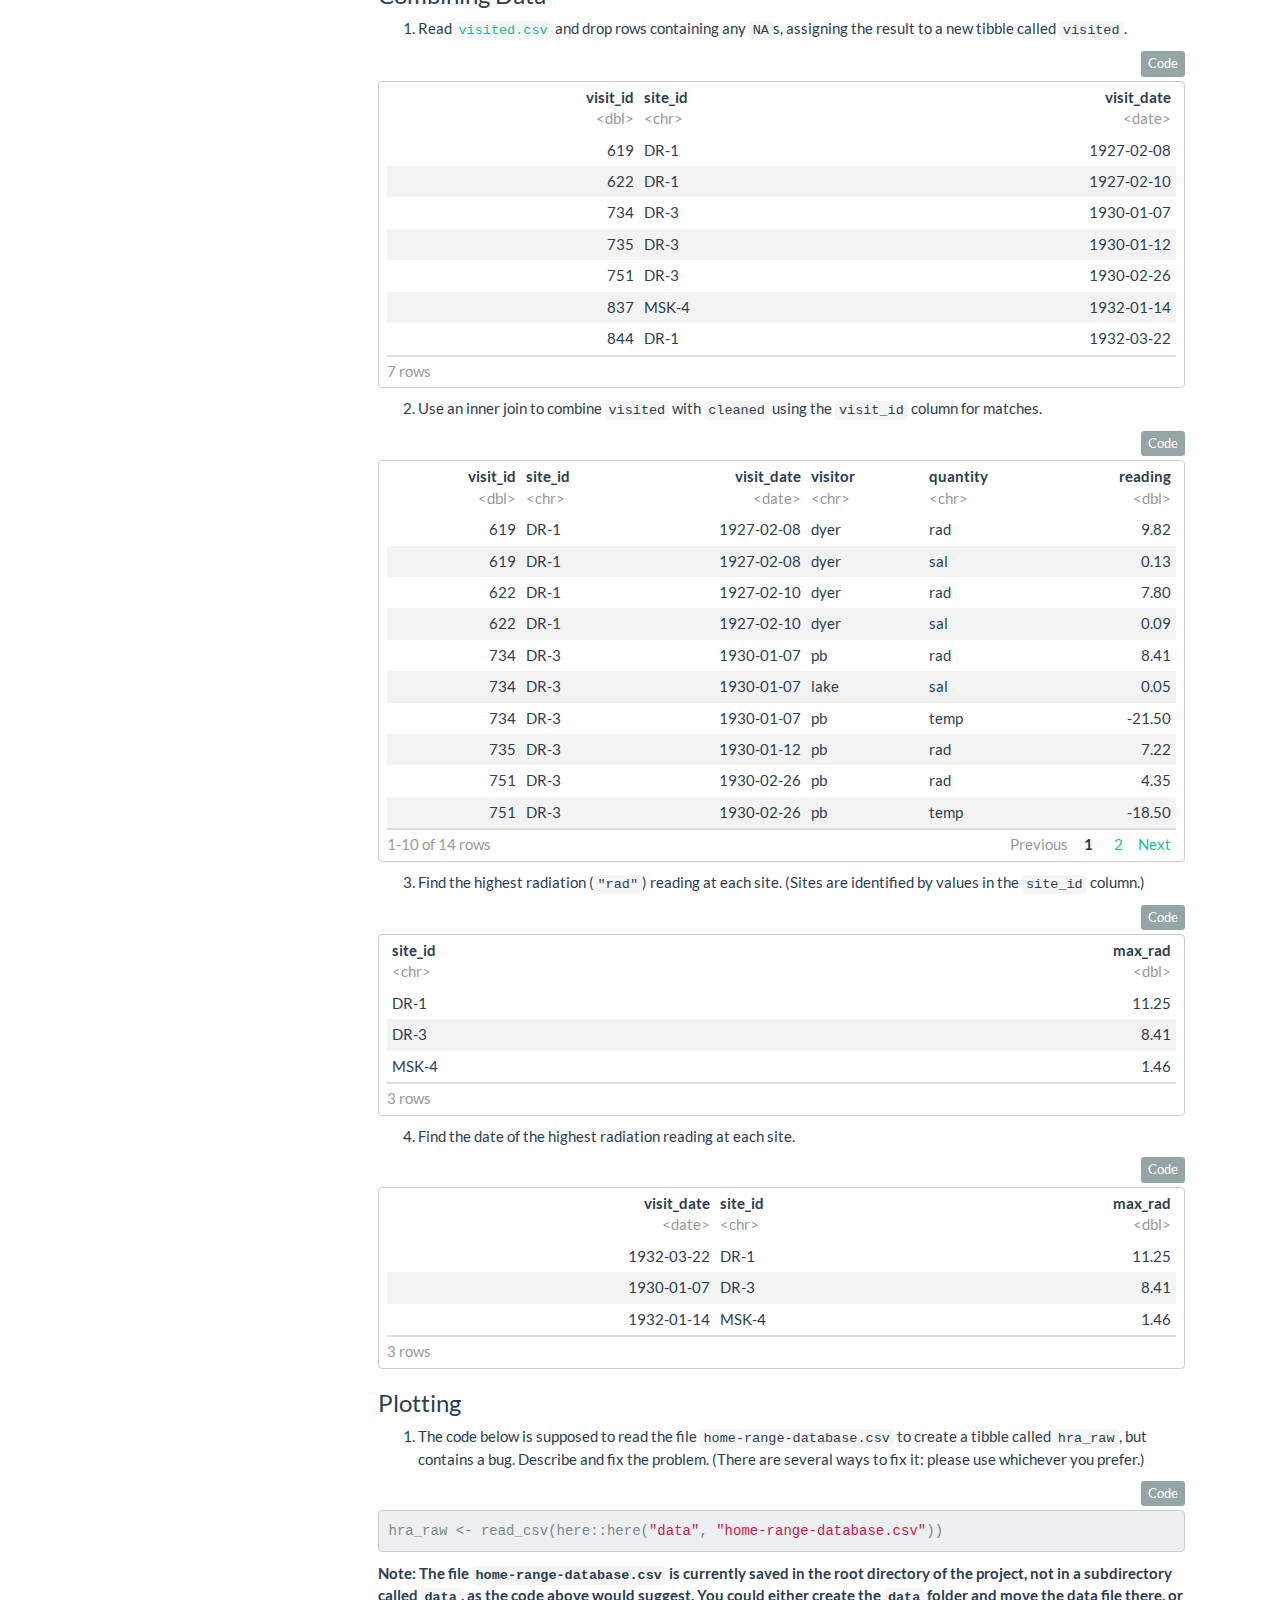
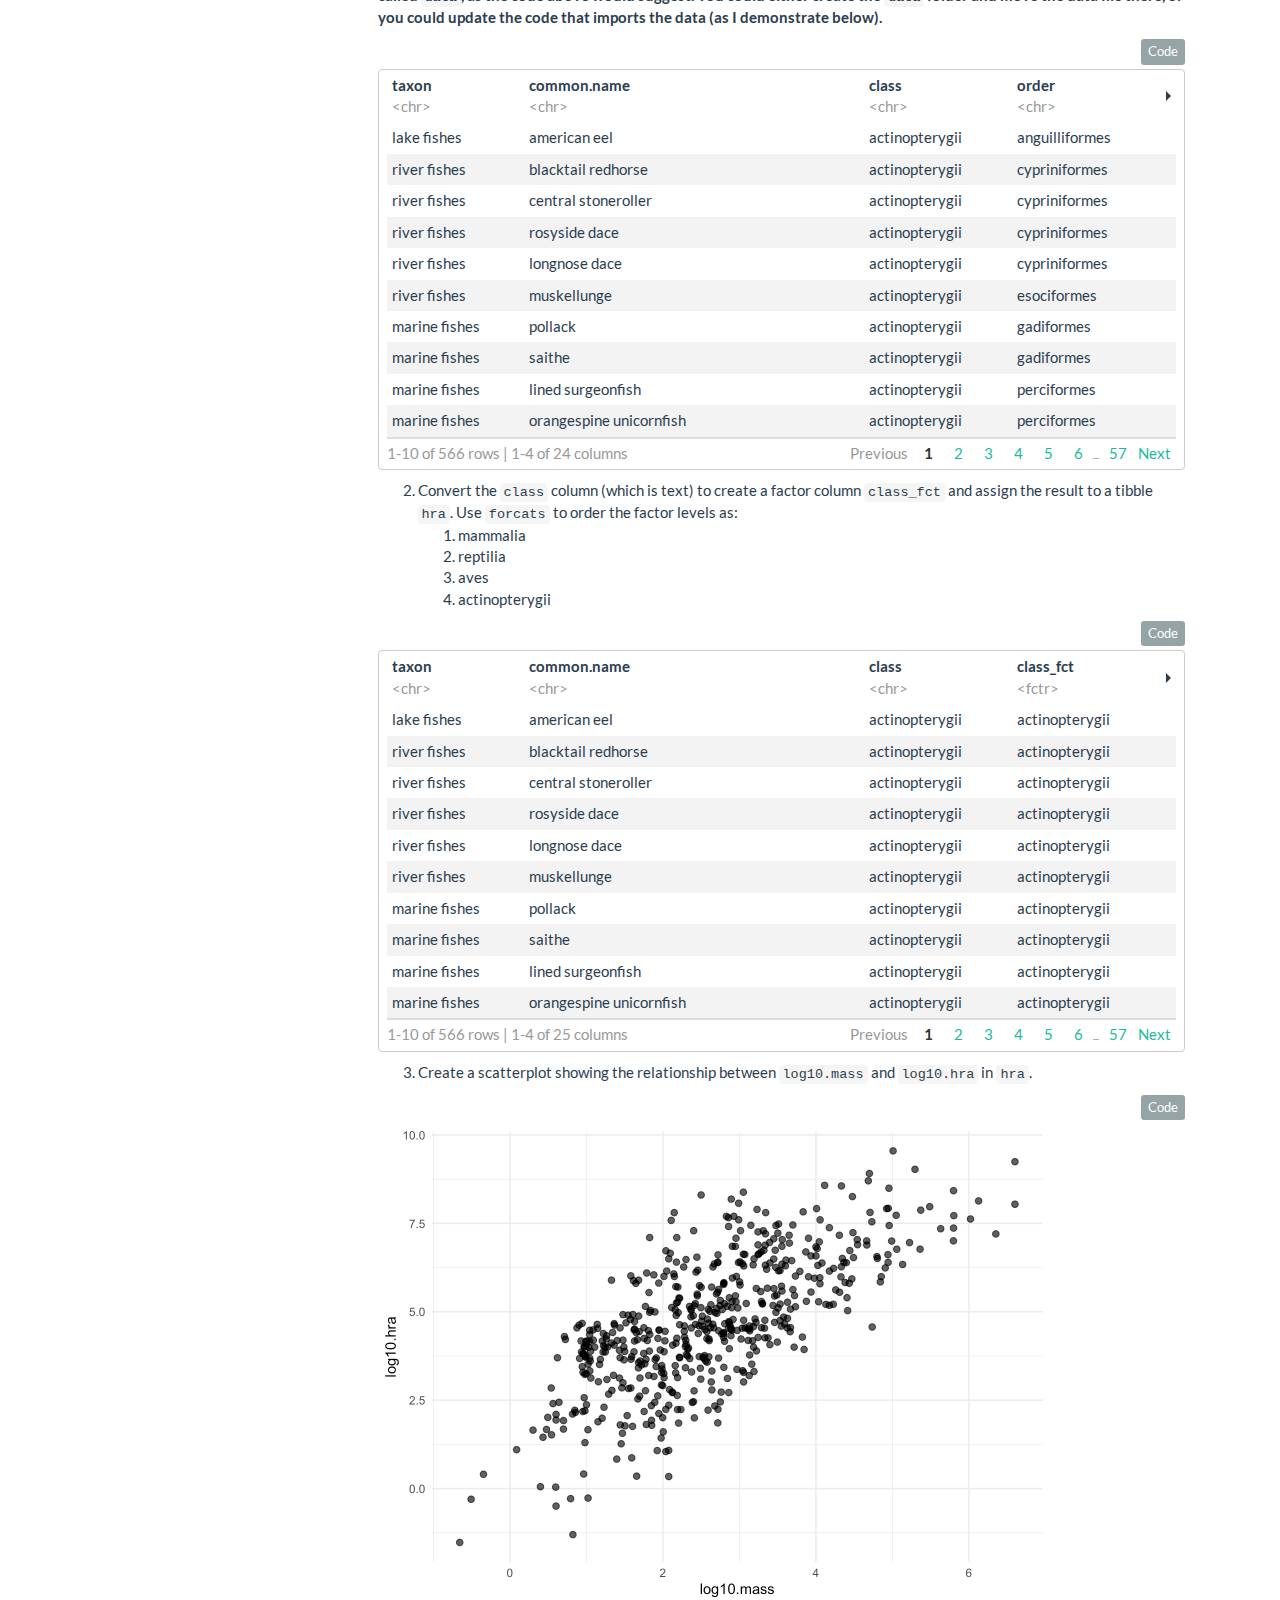
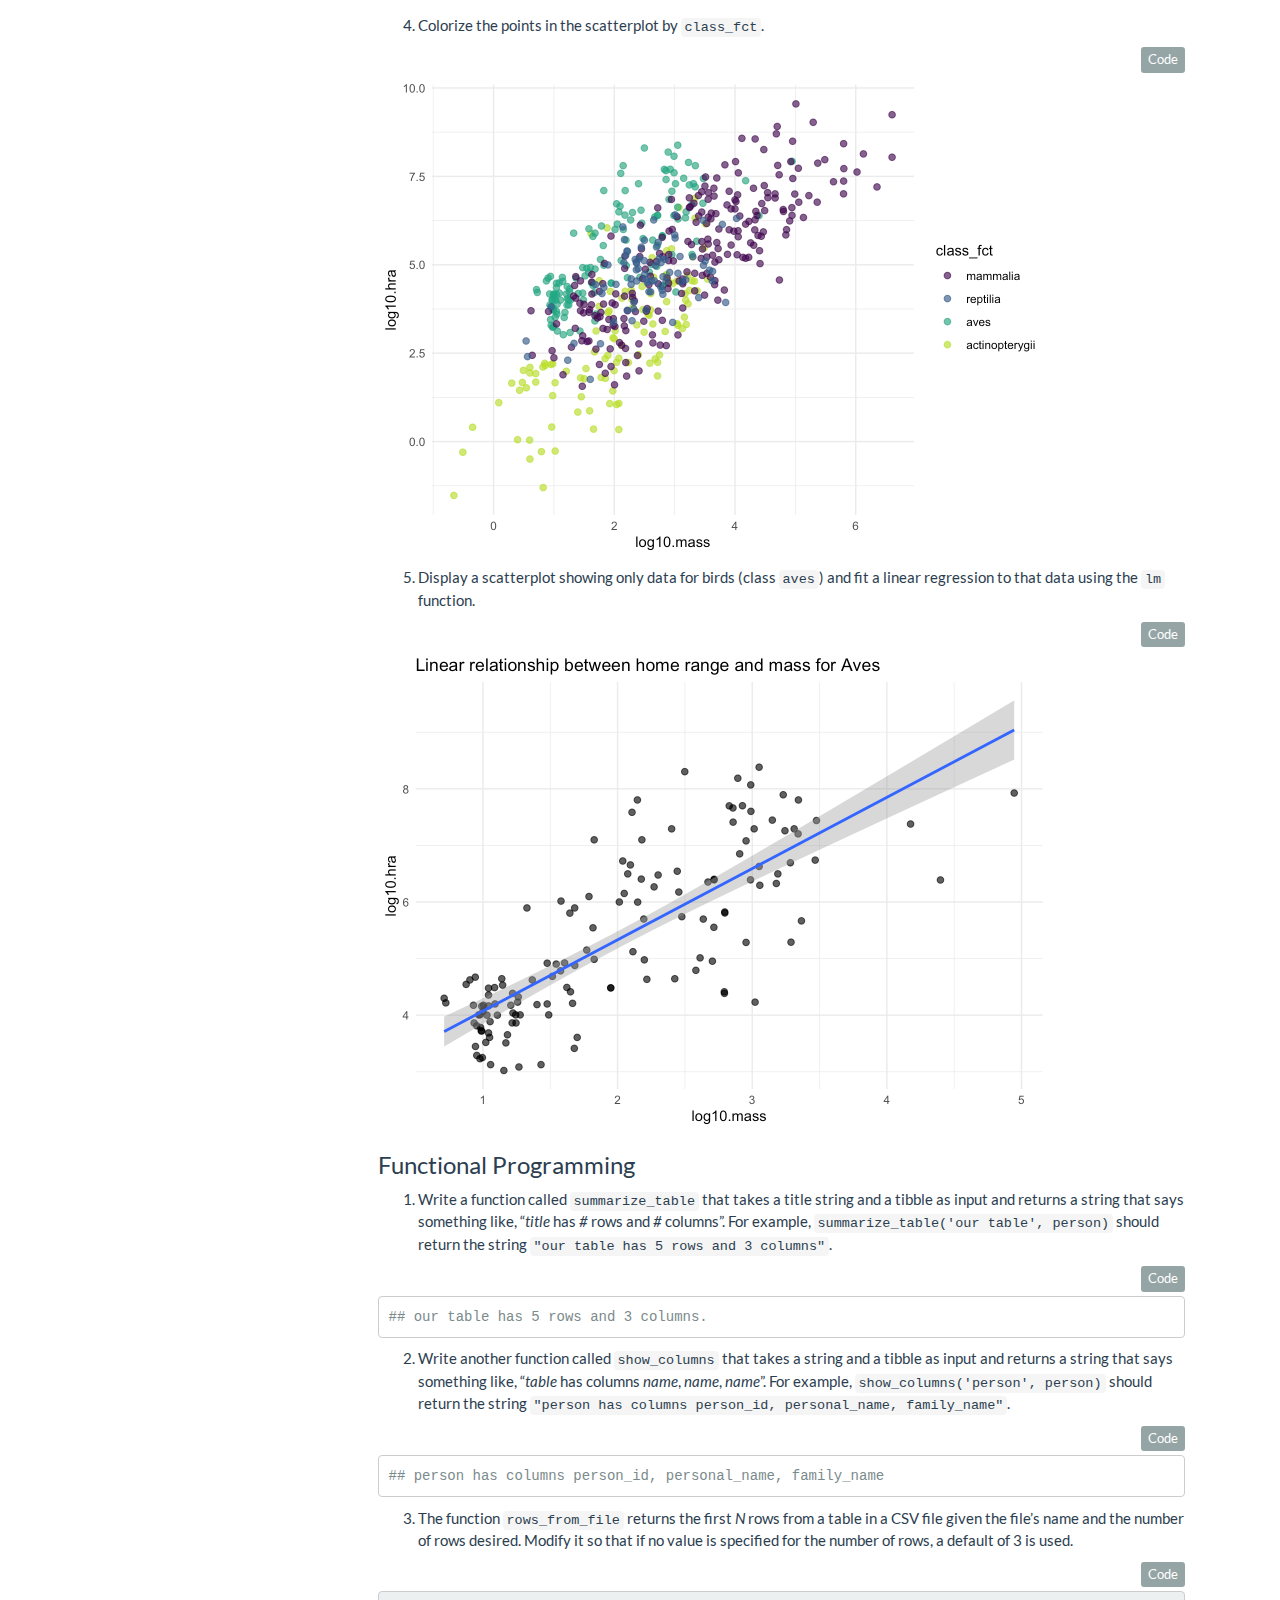
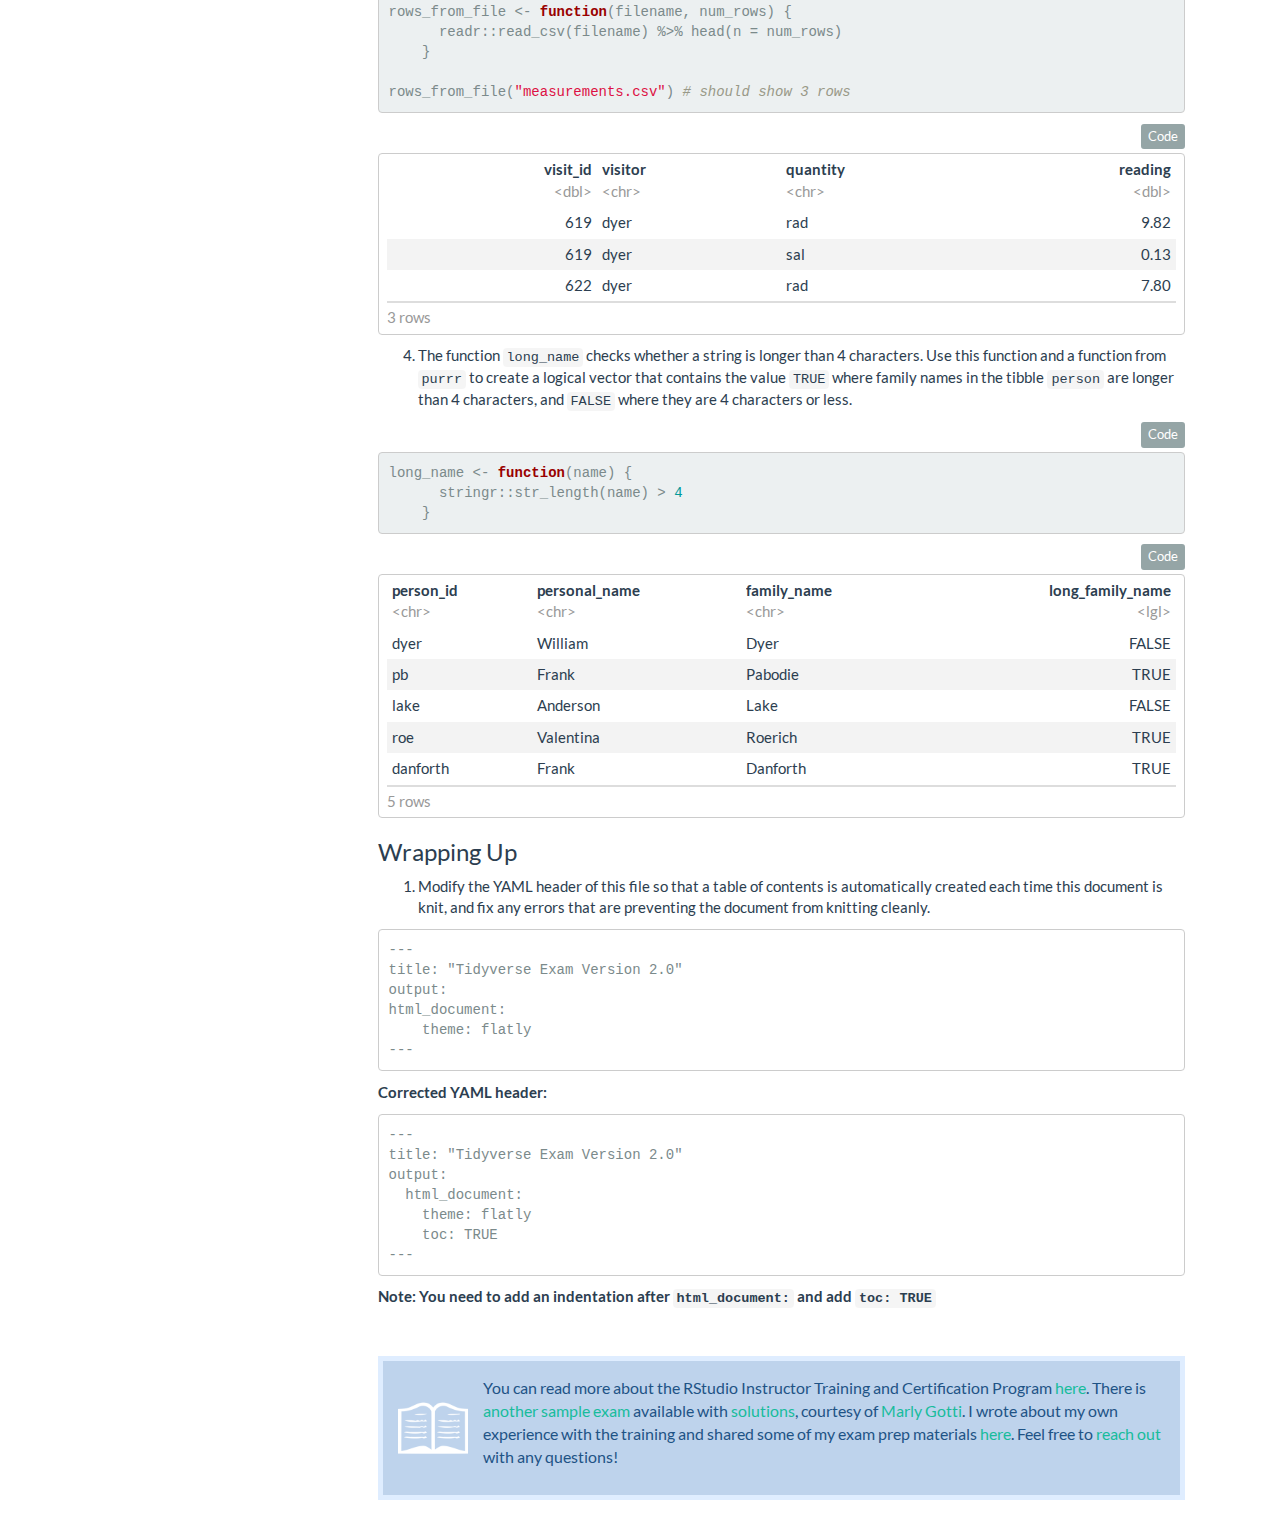
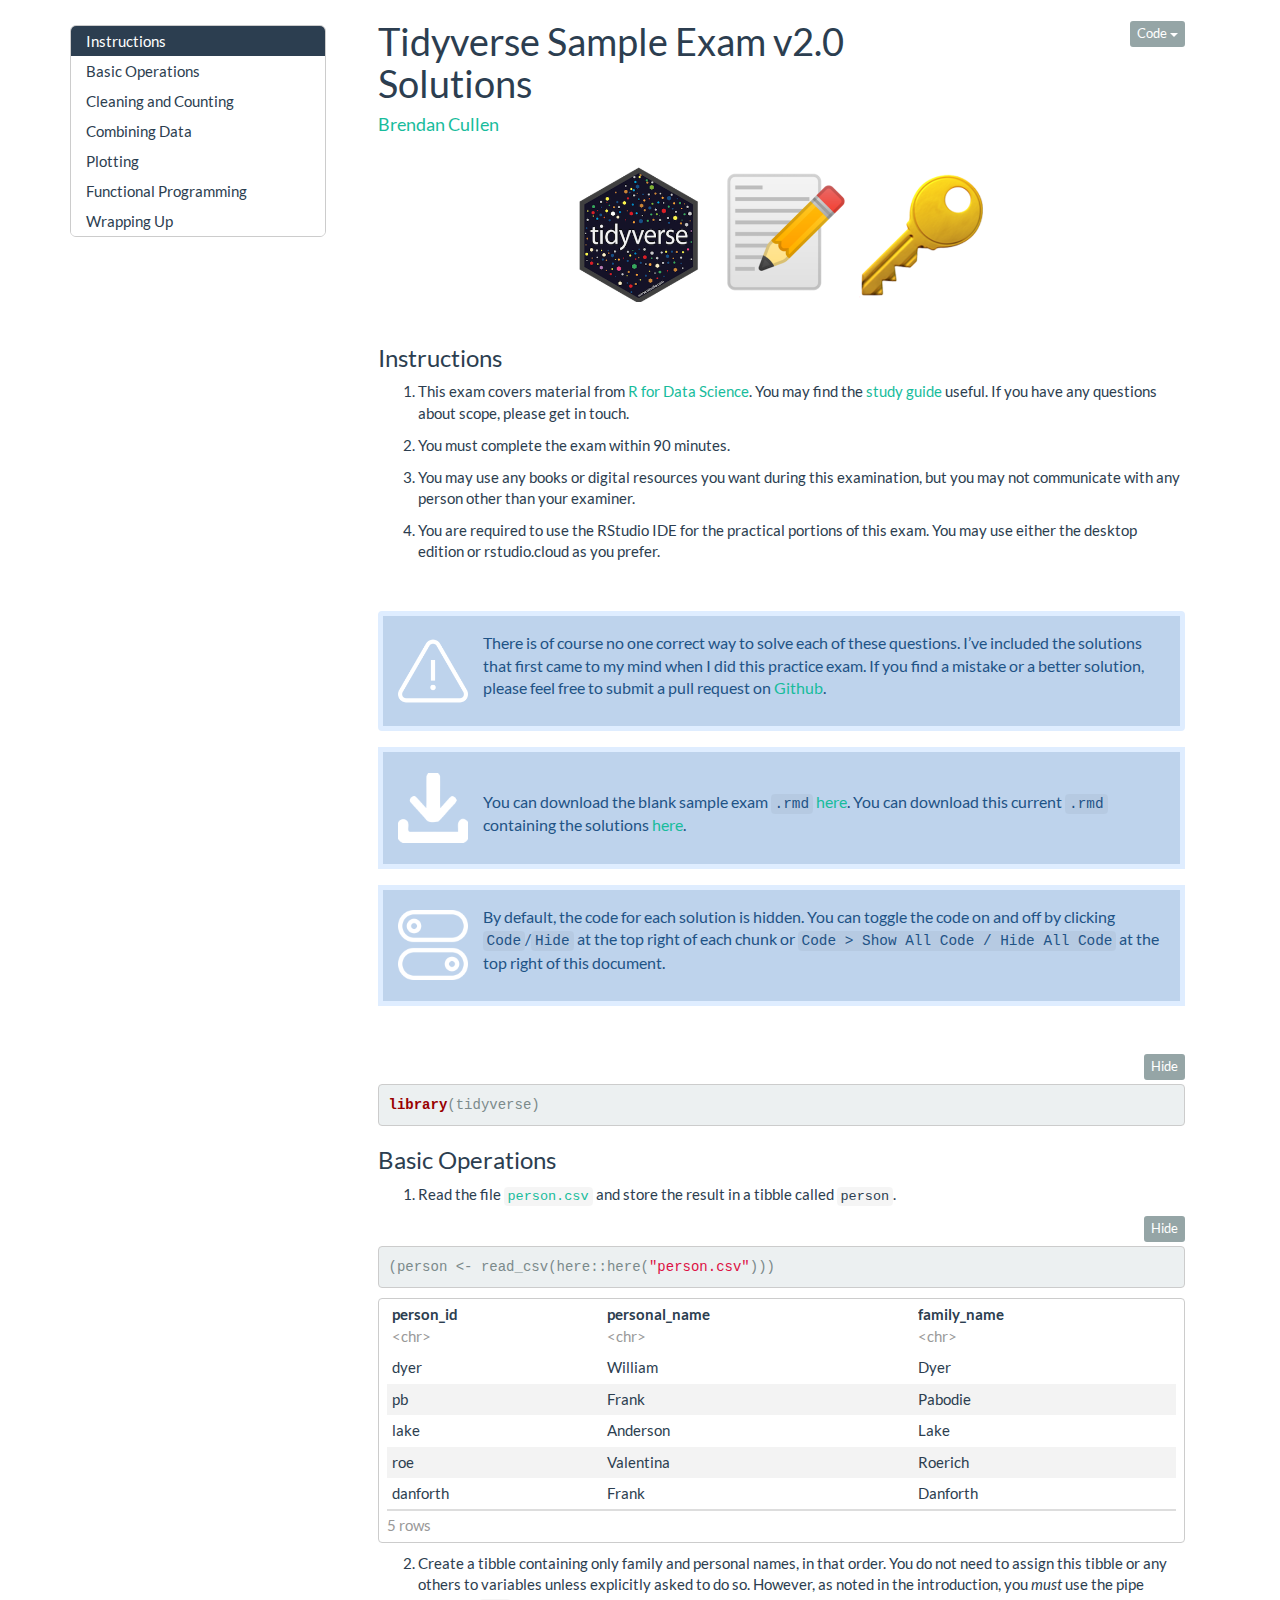
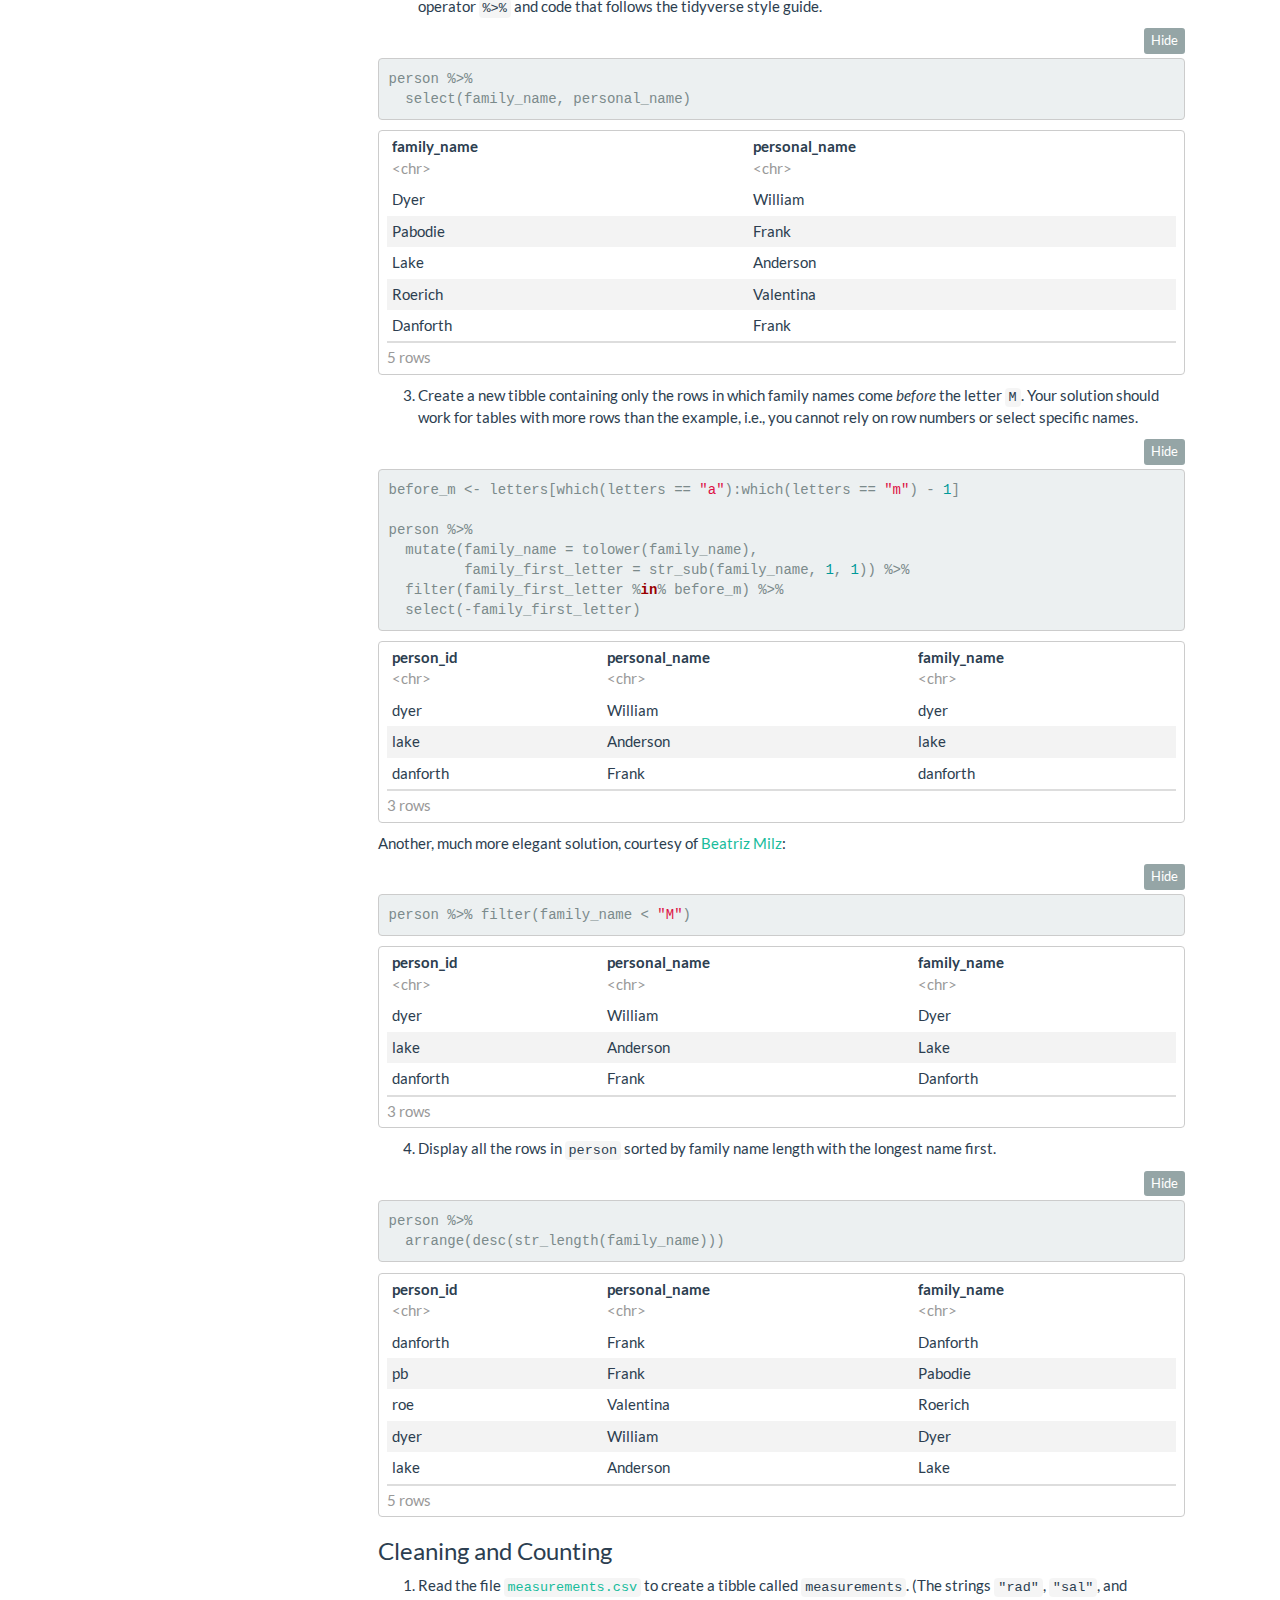
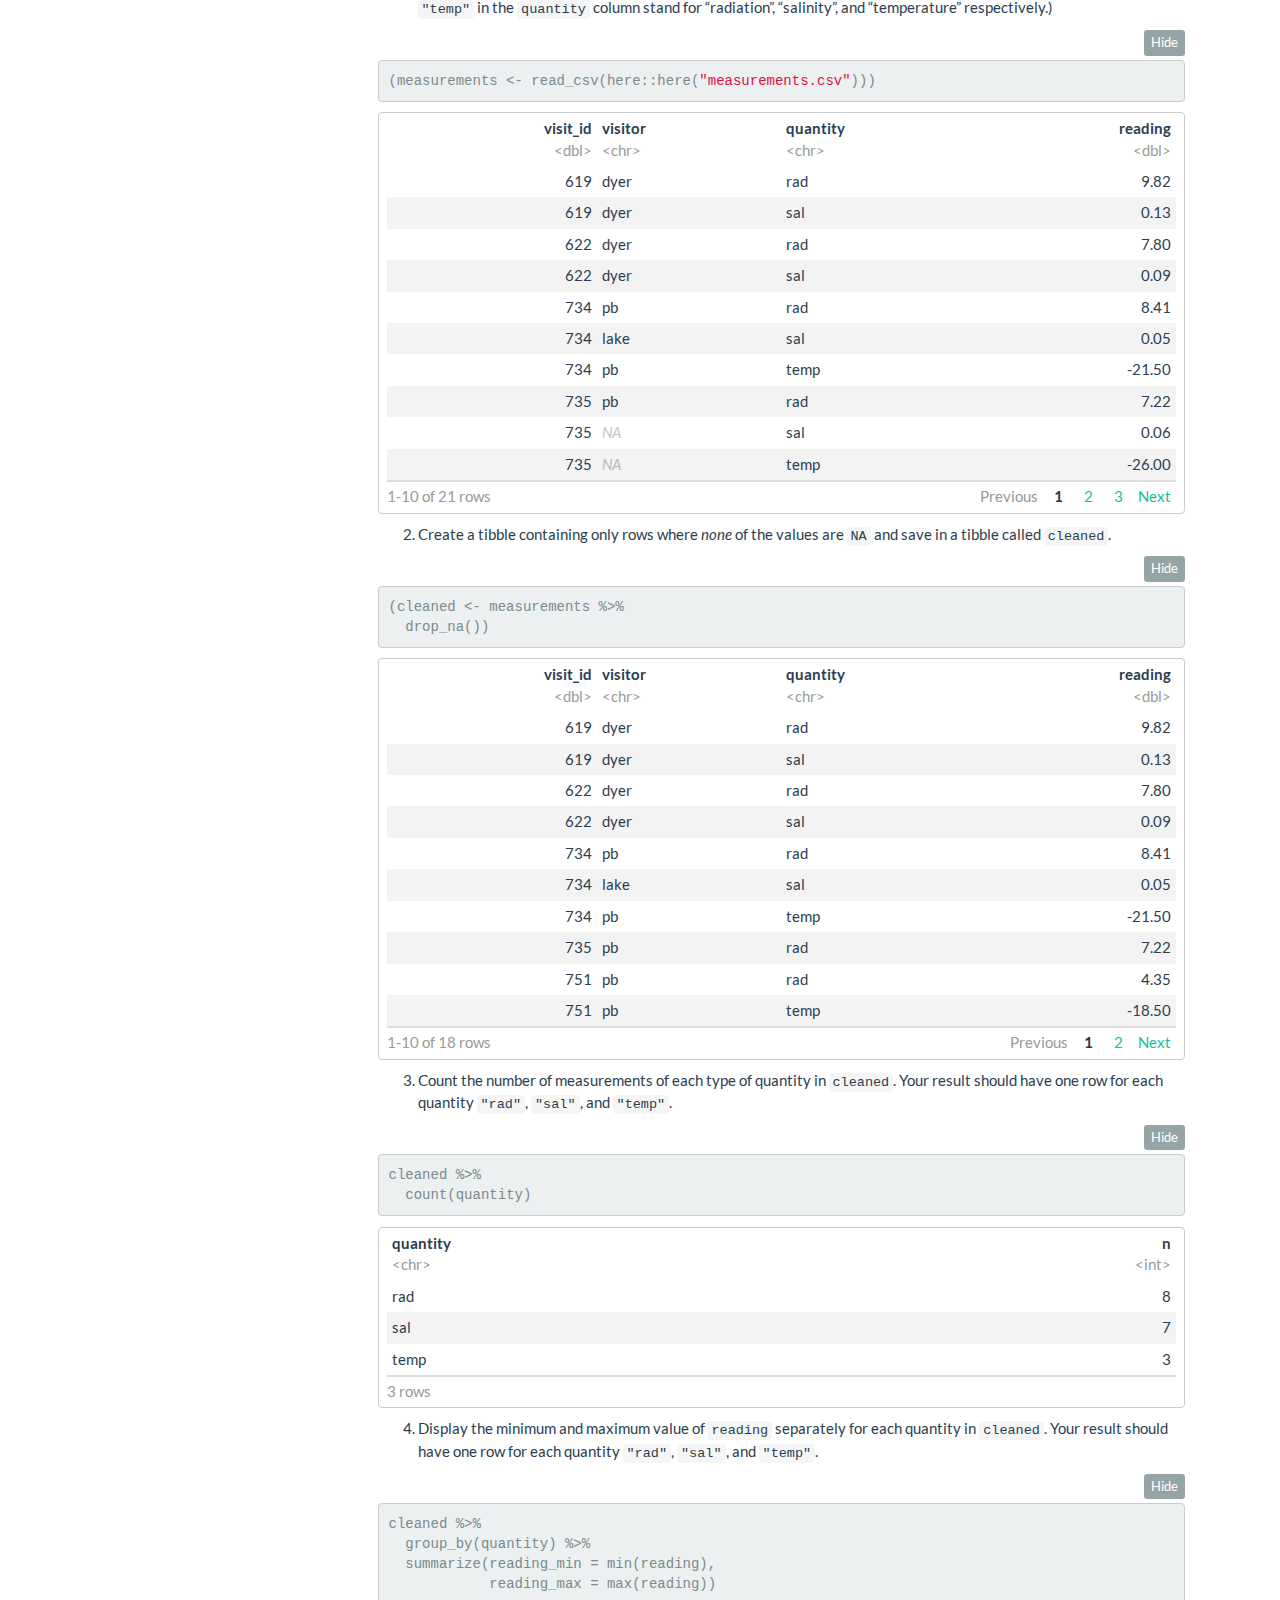
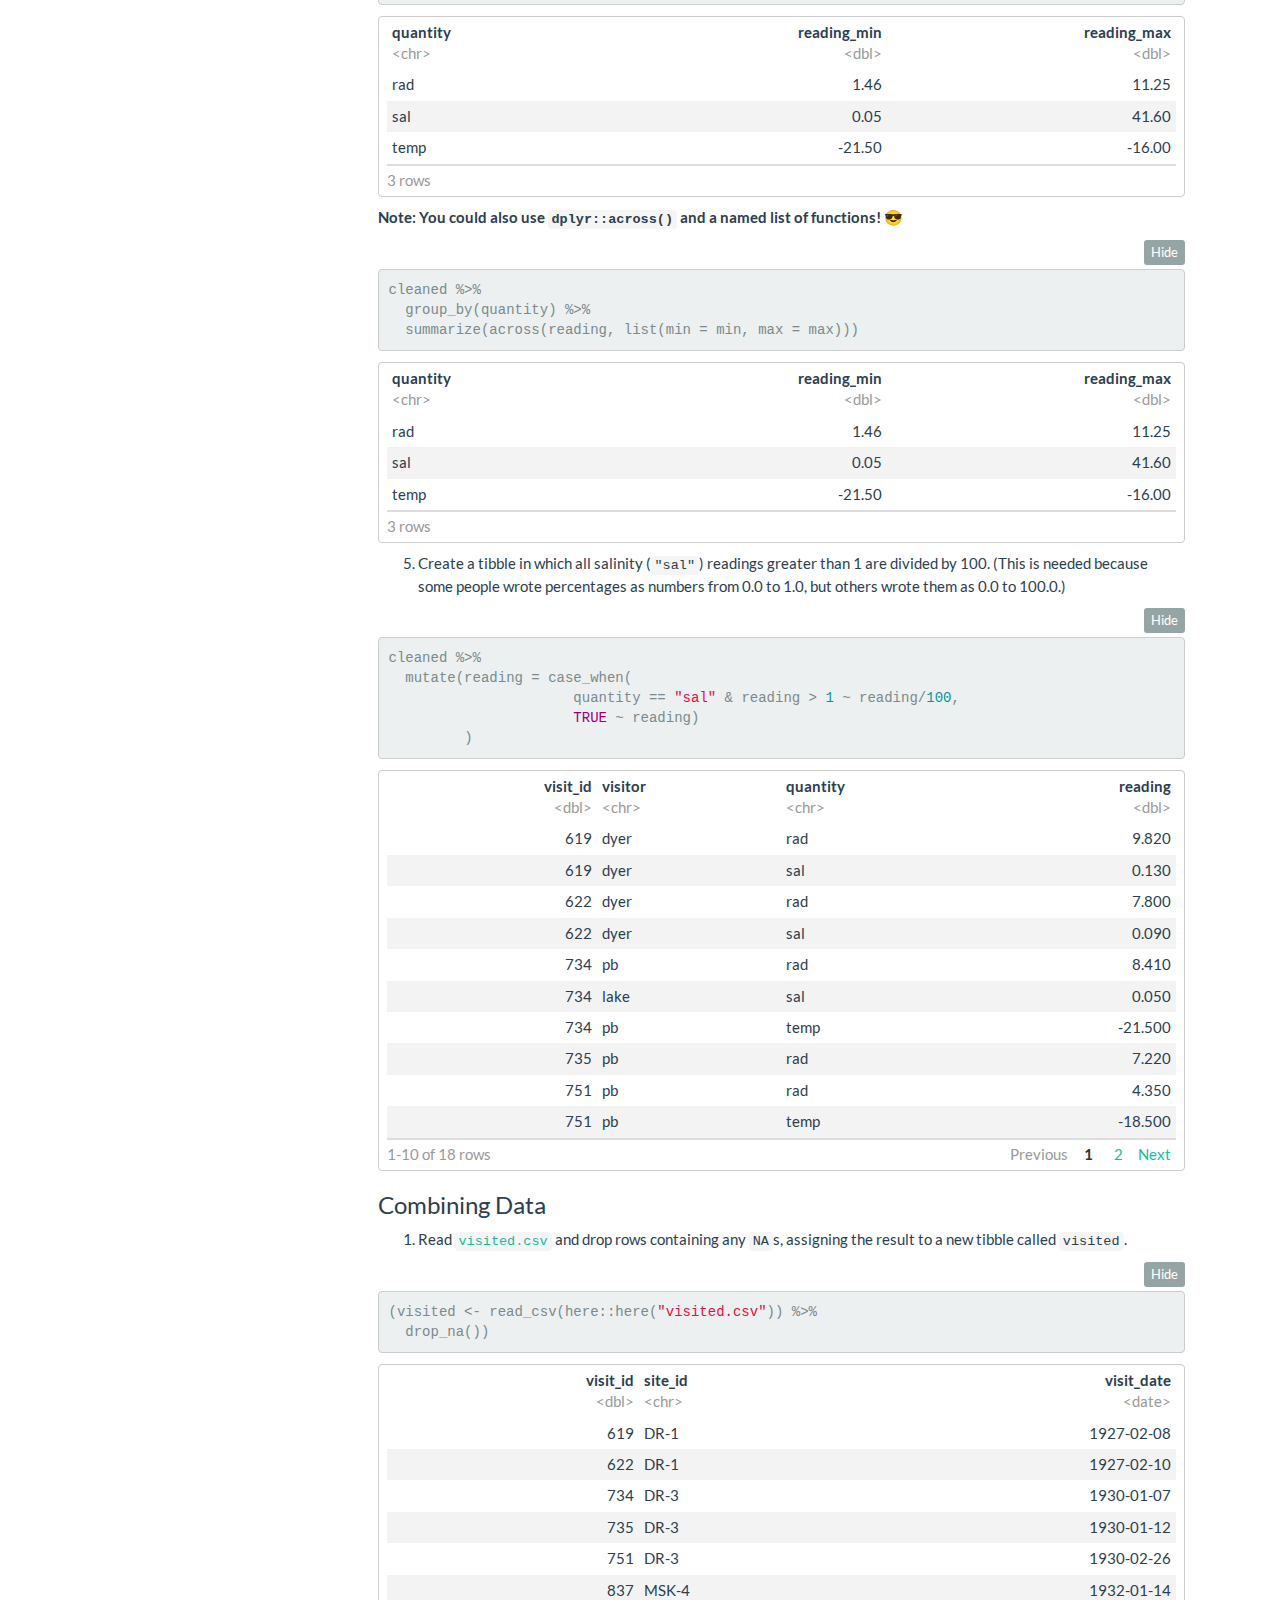
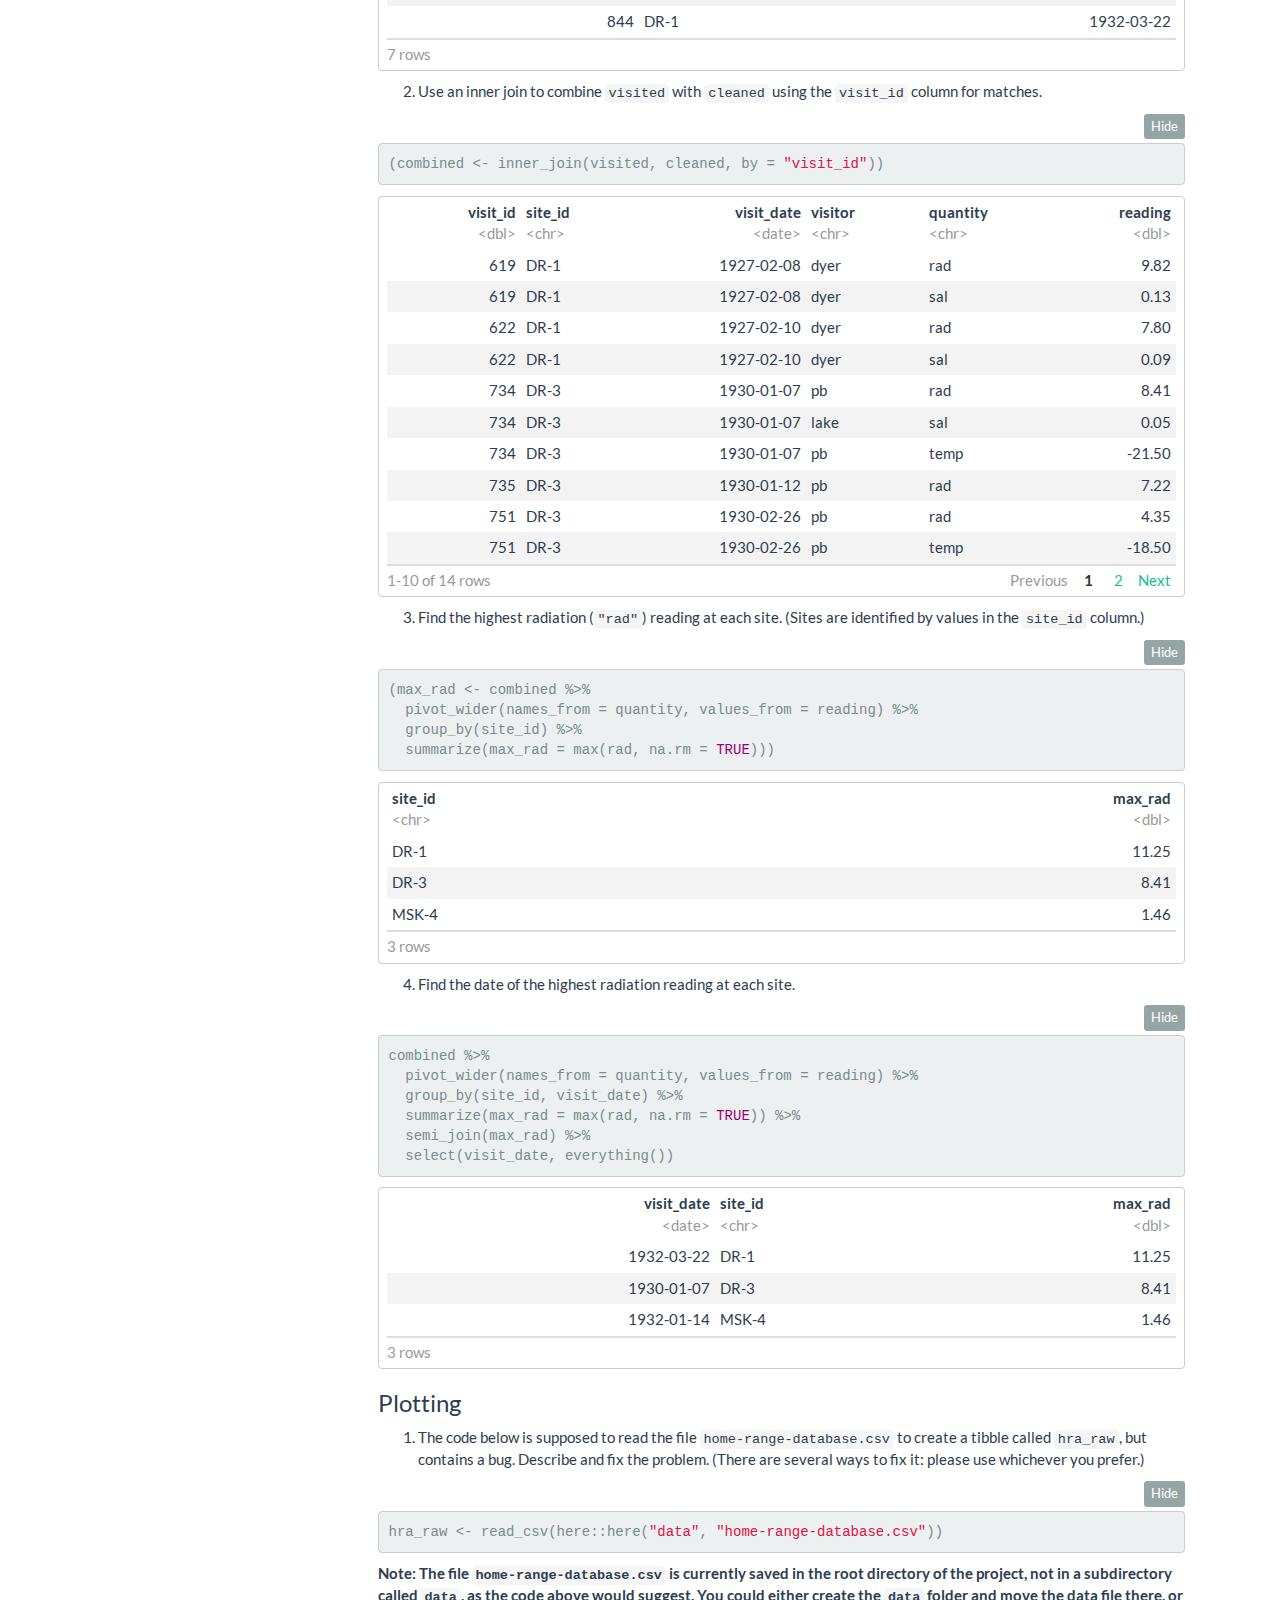
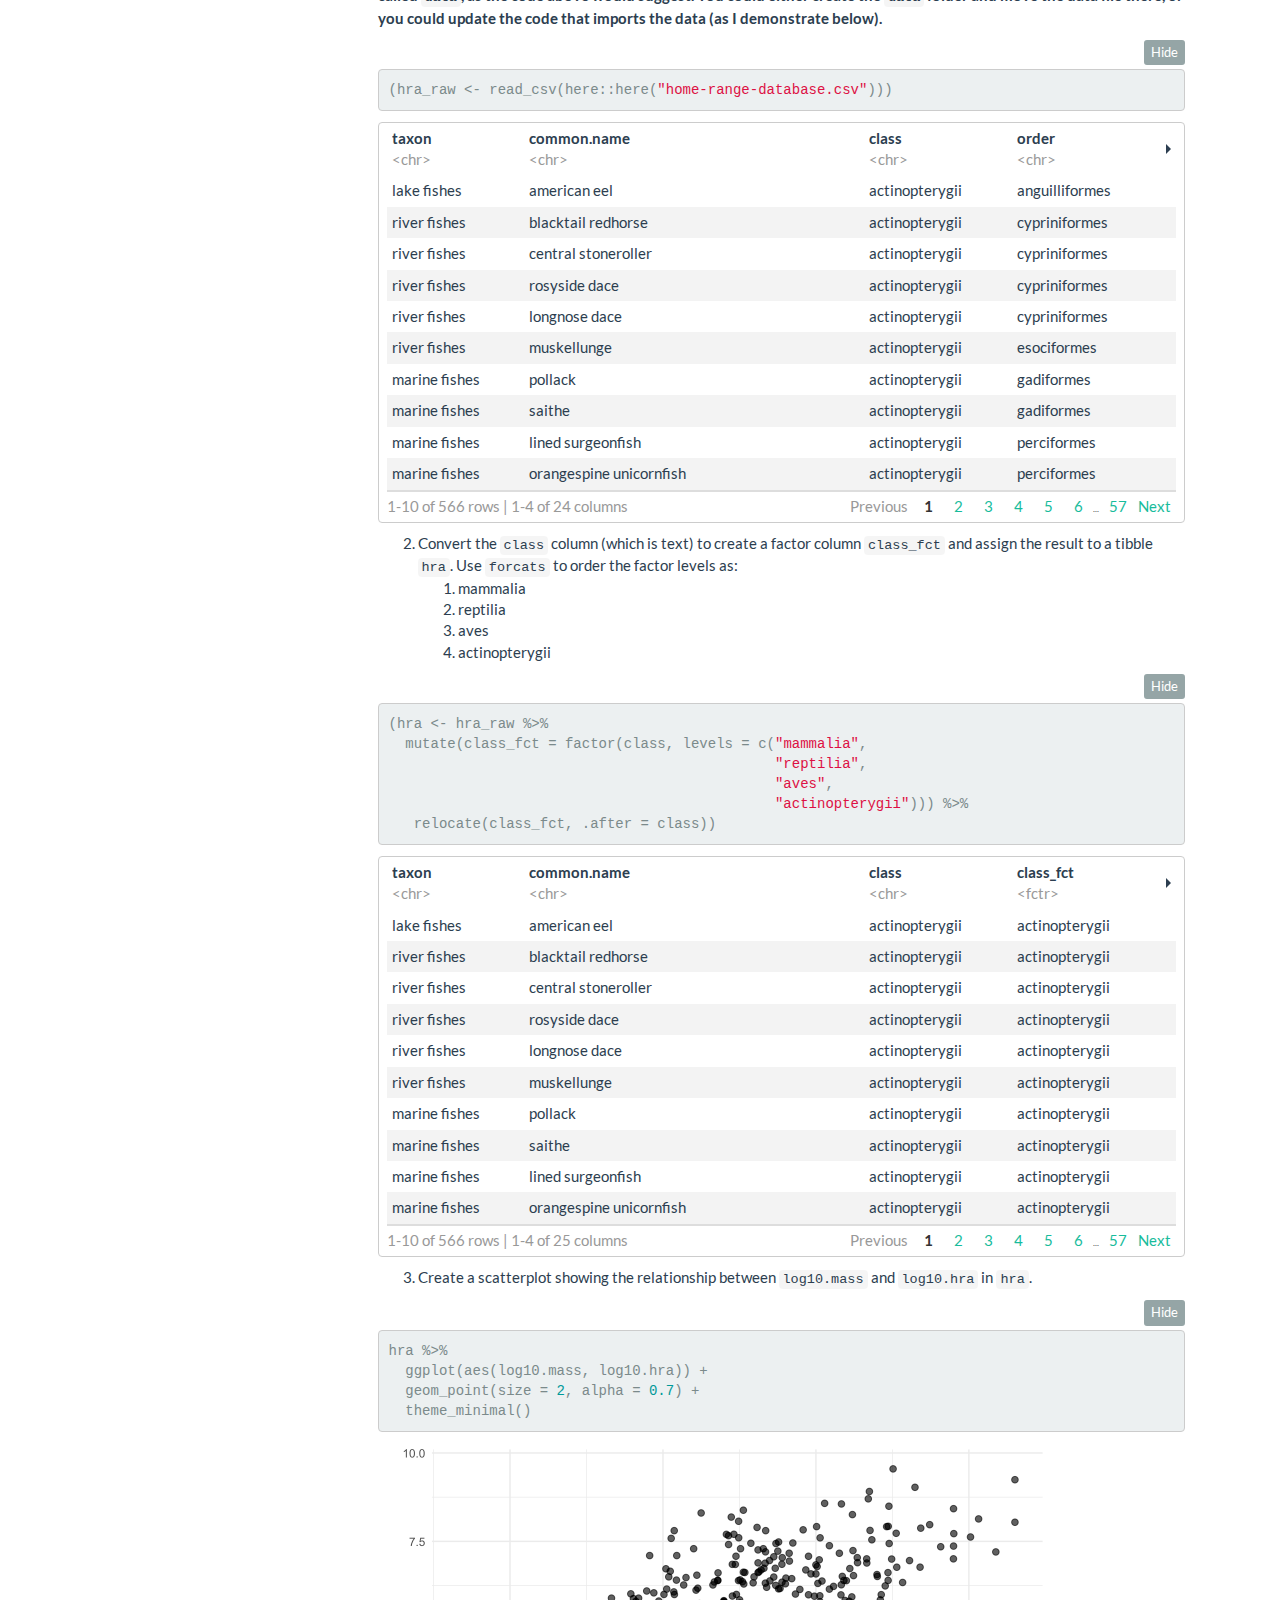
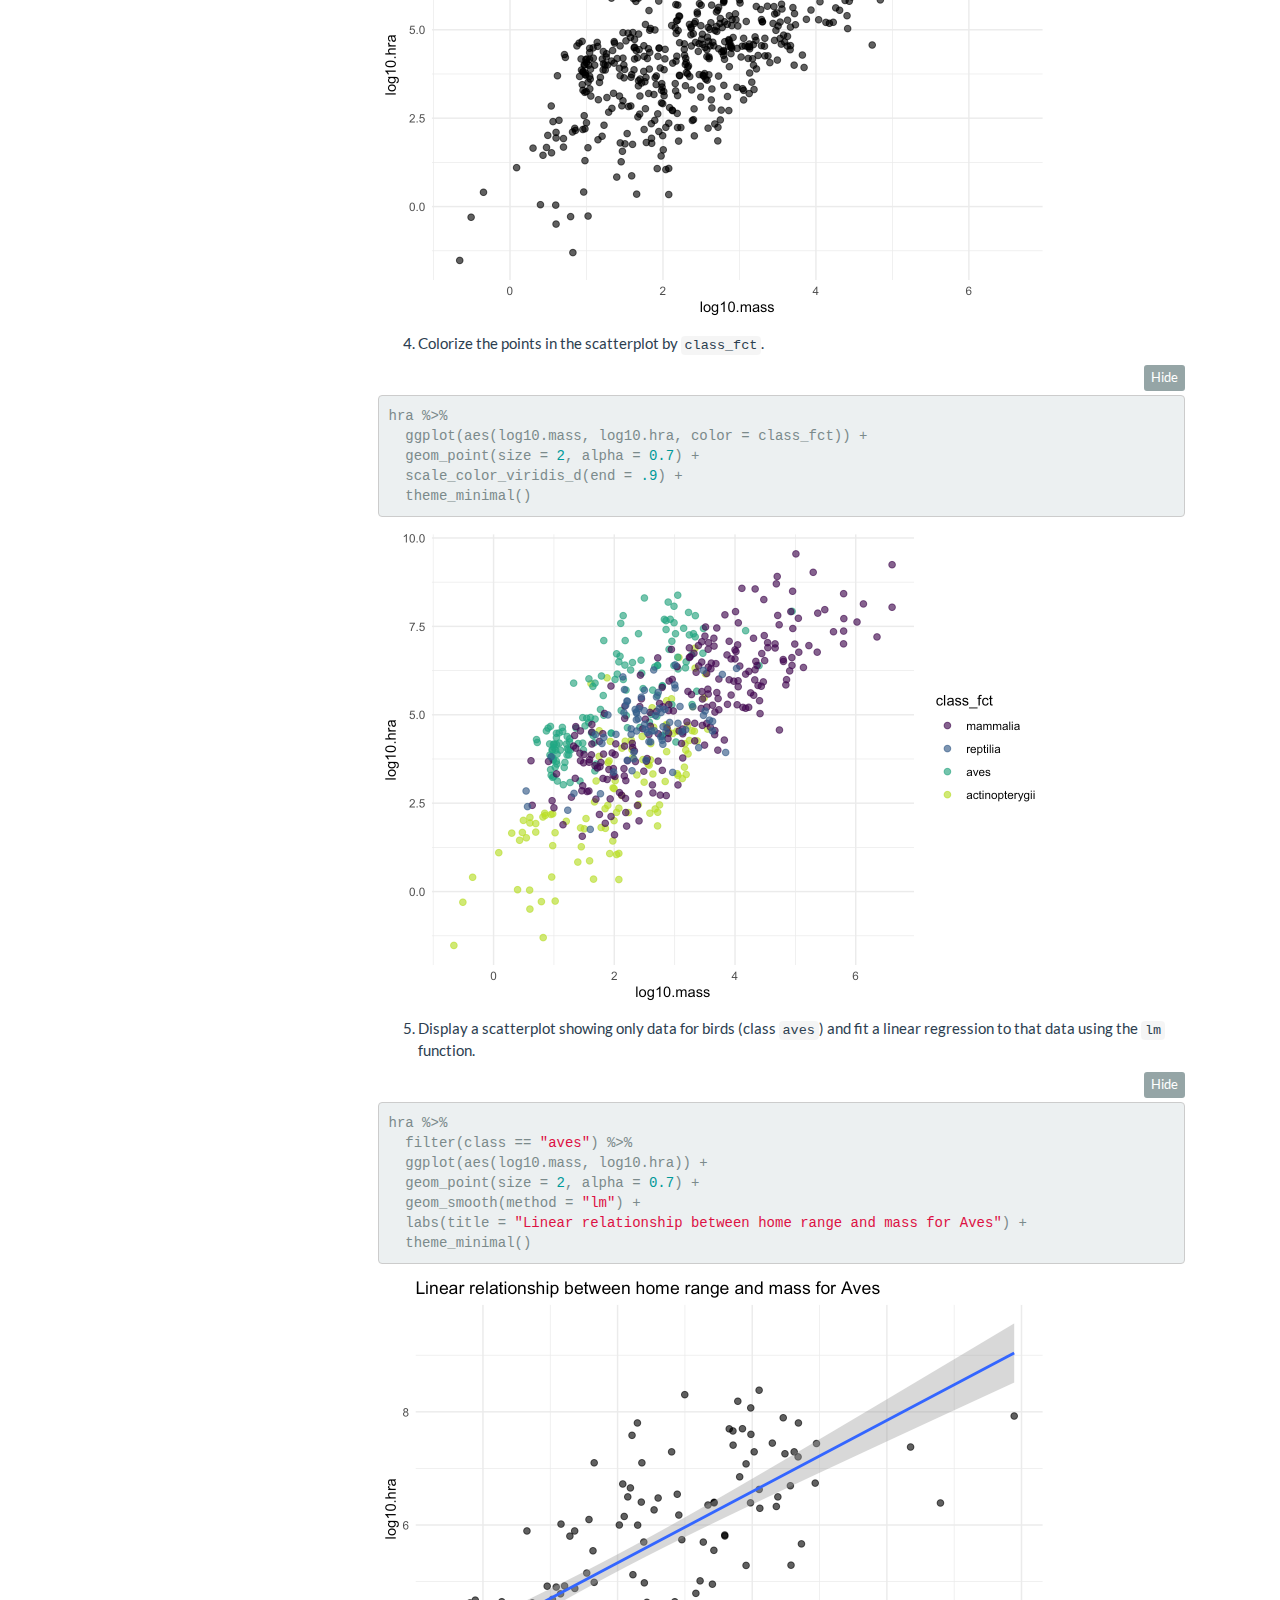
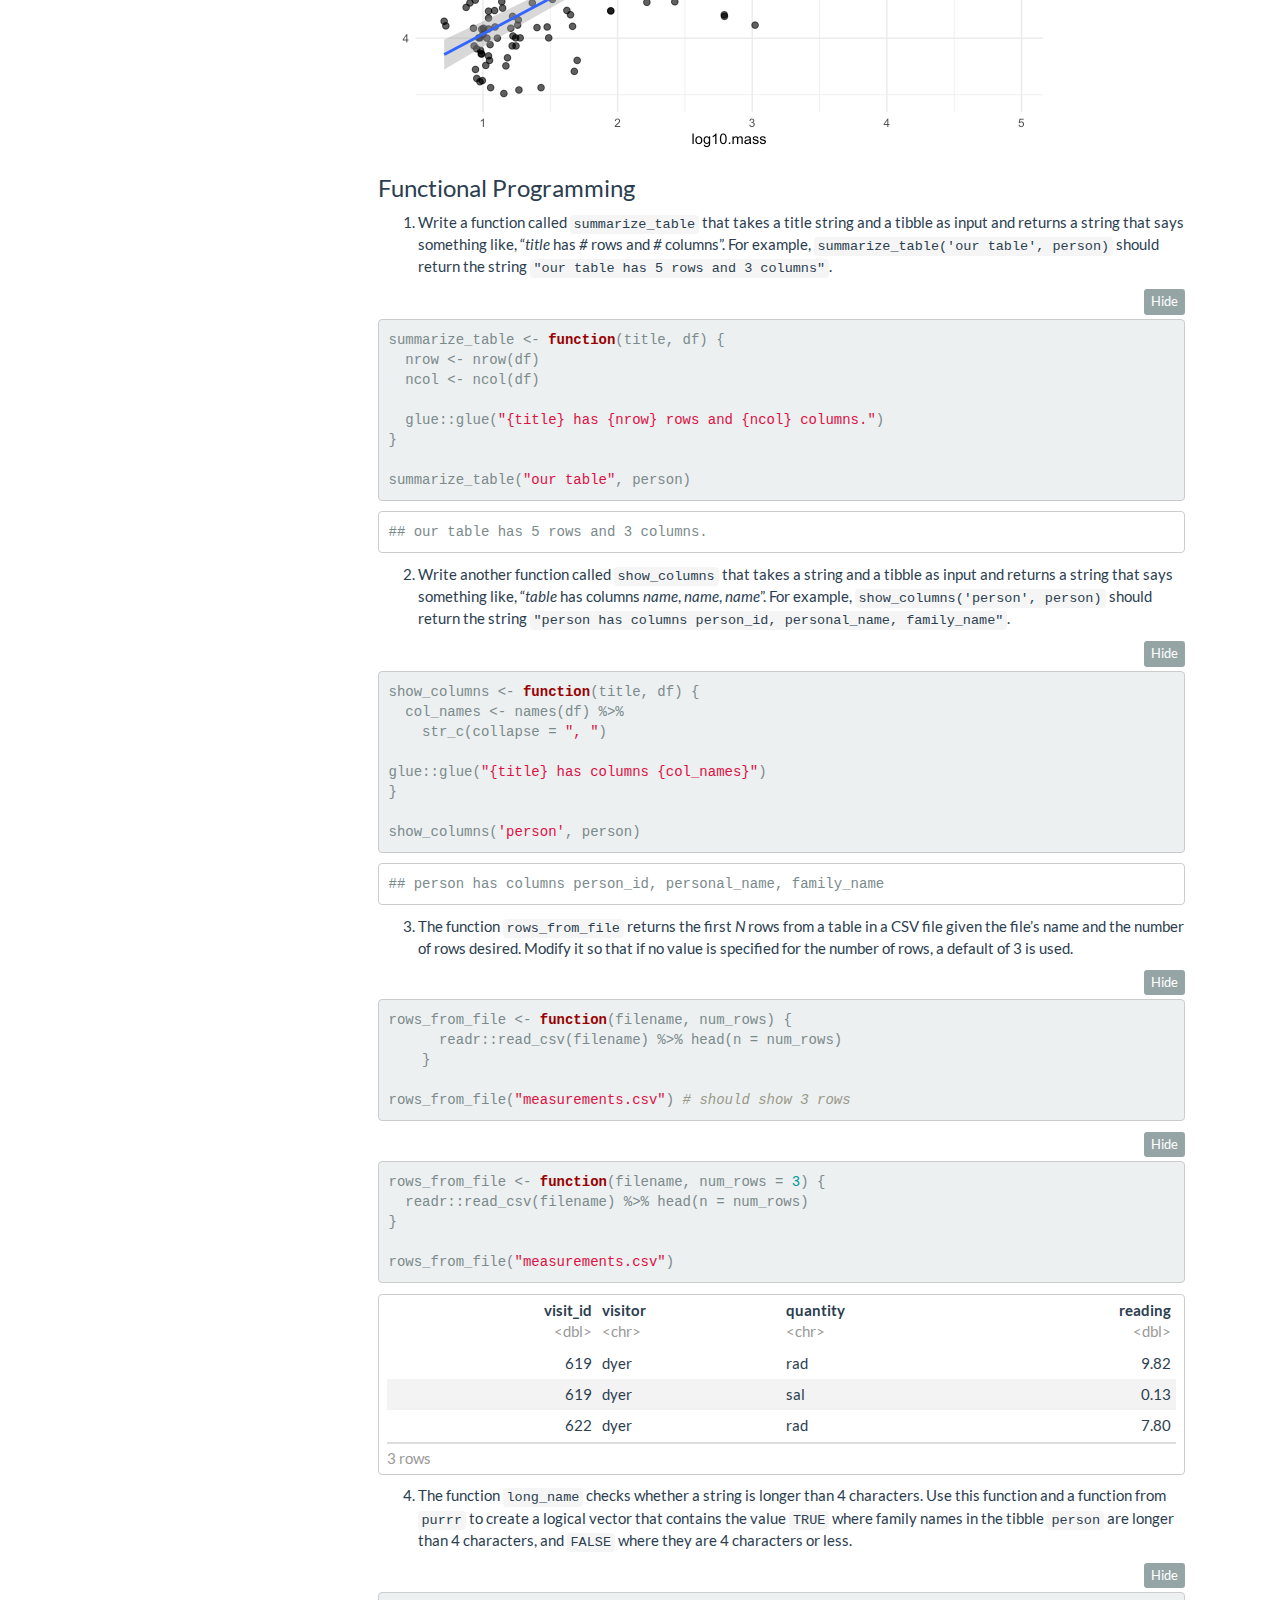
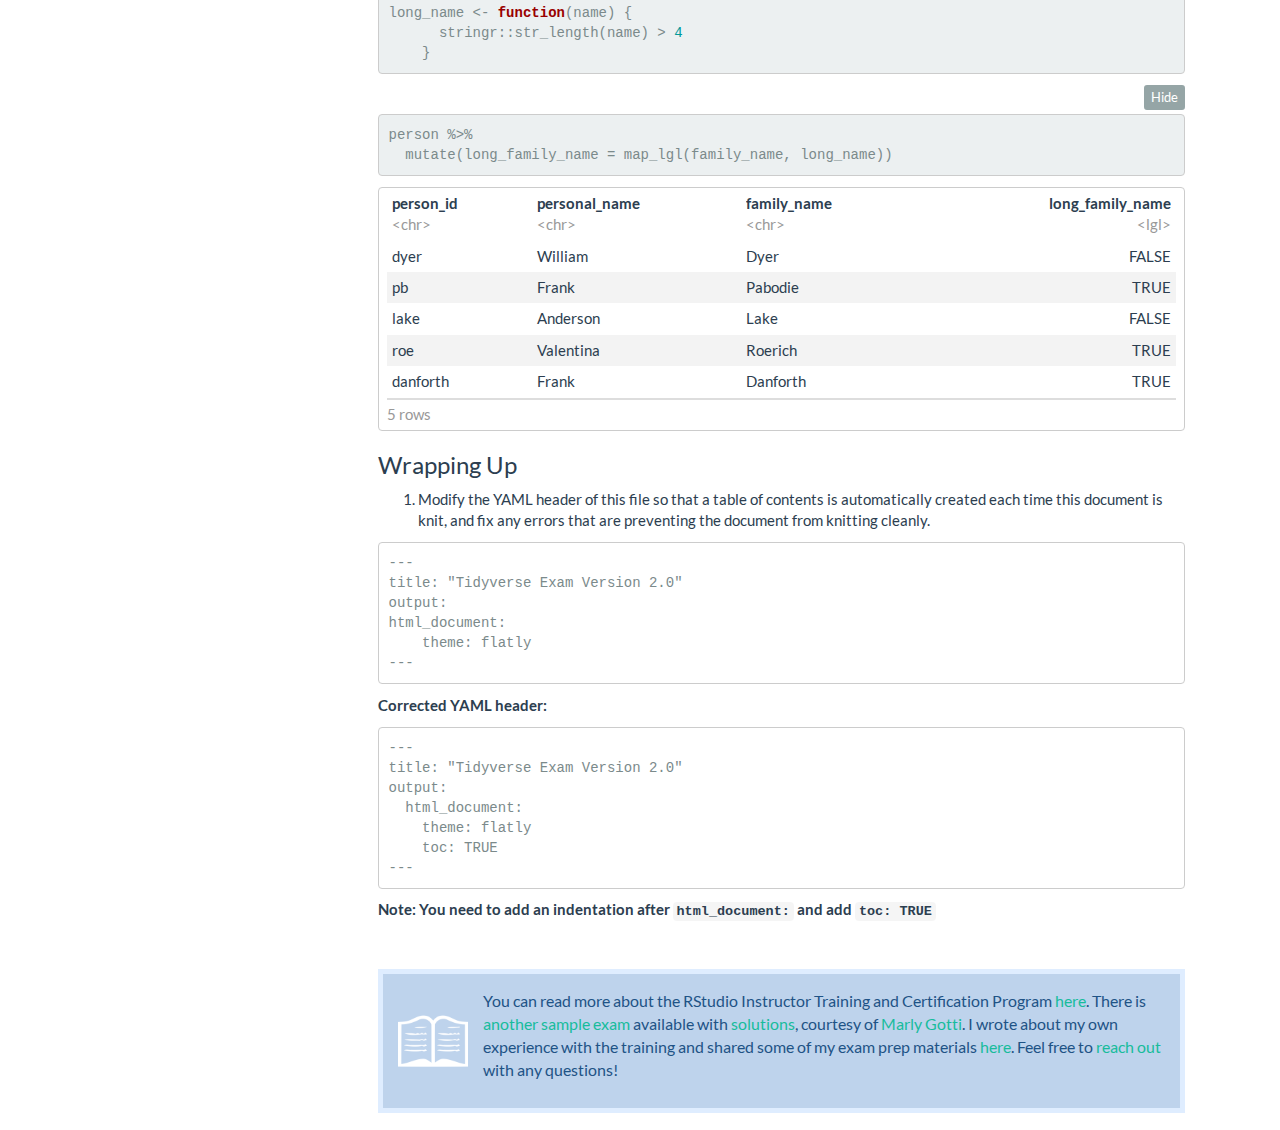
